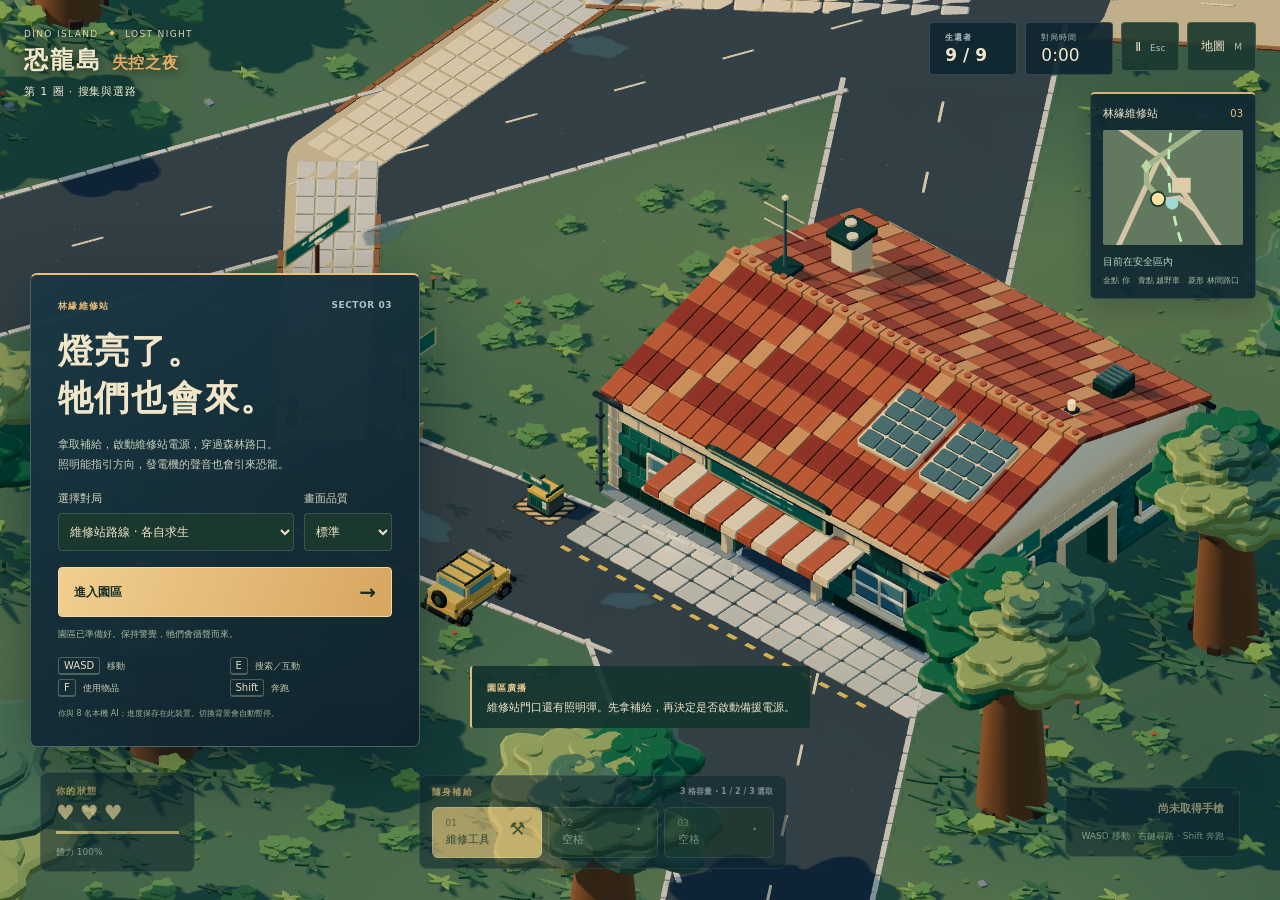
==== index.html @ 39c03ab3 "Publish playable dinosaur island game" ====
<!doctype html>
<html lang="zh-Hant">
<head>
  <meta charset="utf-8"><meta name="viewport" content="width=device-width,initial-scale=1"><meta name="theme-color" content="#132c26">
  <title>恐龍島：失控之夜 — 林緣維修站</title><link rel="icon" href="data:,"><style>:root{color-scheme:dark;--panel:#102630ed;--line:#bfcccf30;--cream:#f1e6c9;--gold:#efbd73;--muted:#b0c1c3}
*{box-sizing:border-box}html,body{margin:0;width:100%;height:100%;overflow:hidden;background:#142d29;color:var(--cream);font-family:system-ui,"Noto Sans TC",sans-serif}[hidden]{display:none!important}button,select,input{font:inherit}button,select{color:var(--cream);background:#1c3930e8;border:1px solid var(--line);border-radius:4px;padding:10px 13px;font-size:12px}button{cursor:pointer}button:hover{background:#385445;border-color:#d8bd7c}button:focus-visible,select:focus-visible{outline:2px solid var(--gold);outline-offset:3px}button:disabled{opacity:.4;cursor:default}canvas{display:block;width:100%;height:100%;outline:none;touch-action:none}h1,h2,p{margin:0}kbd{font:10px system-ui;border:1px solid #b5c1a75c;border-bottom-width:2px;border-radius:3px;padding:2px 5px;color:#e7dcc0}.eyebrow{font-size:9px;letter-spacing:.15em;color:var(--gold);font-weight:650}.eyebrow span{float:right;color:var(--muted);letter-spacing:.06em}
header{position:absolute;top:27px;left:30px;right:30px;display:flex;justify-content:space-between;pointer-events:none;text-shadow:0 2px 12px #142919}header small{font-size:9px;letter-spacing:.15em;color:#ddd5b4}.brand small i{display:inline-block;width:4px;height:4px;background:var(--gold);transform:rotate(45deg);margin:0 7px 2px}h1{font-size:28px;letter-spacing:.08em;font-weight:850;margin:3px 0 8px}h1 span{color:#e2ad66;font-size:19px;margin-left:10px;letter-spacing:.04em}#phaseTitle{font-size:11px;letter-spacing:.08em;color:#efead6}.round{display:flex;align-items:start;gap:8px;pointer-events:auto;text-shadow:none}.round strong,.round-clock{background:var(--panel);border:1px solid var(--line);border-radius:4px;padding:9px 15px;min-width:88px}.round small{display:block;font-size:8px;color:var(--muted);margin-bottom:2px;letter-spacing:.1em}.round b{font-size:17px}.round-clock span{font-size:17px;font-variant-numeric:tabular-nums}.round button{height:49px;min-width:44px}.round button span{font-size:9px;color:var(--muted);margin-left:5px}
#objectivePanel{position:absolute;left:30px;top:139px;width:250px;padding:17px 18px 15px;background:linear-gradient(110deg,#132c24ed,#132c24c9);border-left:2px solid var(--gold);box-shadow:0 8px 30px #10251a22;border-radius:0 5px 5px 0}#objectivePanel h2{font-size:18px;font-weight:600;letter-spacing:.04em;margin:10px 0 8px}#objectivePanel p{font-size:11px;line-height:1.8;color:#cad0b8}.objective-bottom{display:flex;justify-content:space-between;font-size:10px;color:var(--gold);margin-top:9px}#objectiveSteps{display:flex;gap:5px;margin-top:13px}#objectiveSteps i{height:2px;flex:1;background:#72827366}#objectiveSteps i.done{background:#dcb76c}#objectiveSteps i.current{background:#f3e1af}
#mapPanel{position:absolute;right:30px;top:104px;width:190px;border:1px solid var(--line);border-radius:5px;background:#152c24e6;padding:12px}.map-title{display:flex;justify-content:space-between;align-items:center}.map-title b{font-size:11px;font-weight:500}.map-title small{color:var(--gold);font-size:10px}#map{width:100%;height:140px;margin:9px 0 6px;border-radius:2px;overflow:hidden}#safeDirection{display:block;font-size:10px;color:#b6d5c0}#mapPanel p{font-size:8px;color:#a7b89f;margin-top:6px}#gridPanel{position:absolute;right:30px;top:332px;width:190px;display:flex;gap:10px;align-items:center;padding:10px;background:#142c25ce;border:1px solid var(--line);border-radius:4px}.grid-symbol{font-size:30px;color:#8ed4d0}#gridPanel b{display:block;font-size:10px;font-weight:500;line-height:1.6}#gridPanel small{font-size:8px;color:var(--muted)}
#labels{position:absolute;inset:0;pointer-events:none}.actor-label{position:absolute;transform:translate(-50%,-100%);font-size:10px;white-space:nowrap;padding:2px 5px;color:#edf0d1;background:#1430258c;border-radius:3px;text-shadow:0 1px 2px #000}.actor-label.threat{background:#652f23bf;color:#ffd2ac}.actor-label.herb{color:#d3e5b5}#reticle{position:absolute;pointer-events:none;font:22px monospace;color:#ffe0a1;transform:translate(-50%,-50%);display:none}#danger{position:absolute;inset:0;pointer-events:none;box-shadow:inset 0 0 120px #39bdd000;transition:.2s}#danger.electric{box-shadow:inset 0 0 130px #39bdd077}#danger.hit{box-shadow:inset 0 0 130px #cf432b99}
#radio{position:absolute;left:50%;bottom:172px;transform:translateX(-50%);max-width:440px;background:#14352fea;border-left:2px solid #ddc080;padding:10px 15px;border-radius:3px;pointer-events:none}#radio b{font-size:9px;color:#e9cb8e;letter-spacing:.1em}#radio p{margin:4px 0 0;font-size:11px;line-height:1.7}#notice{position:absolute;left:50%;top:105px;transform:translateX(-50%);max-width:480px;background:#183b30f5;border:1px solid var(--line);padding:11px 17px;font-size:12px;border-radius:4px;opacity:0;pointer-events:none}#notice.show{opacity:1}#threat{position:absolute;left:50%;bottom:160px;transform:translateX(-50%);padding:8px 14px;border:1px solid #cf825366;background:#4c2c20e8;color:#ffdaa6;font-size:11px;border-radius:4px;pointer-events:none}body:has(#threat:not([hidden])) #radio{bottom:201px}
footer{position:absolute;left:30px;right:30px;bottom:22px;display:grid;grid-template-columns:180px 1fr 250px;align-items:center;gap:28px;padding:15px 20px;background:linear-gradient(90deg,#11271fed,#11271fe6);border:1px solid var(--line);border-radius:6px;box-shadow:0 8px 35px #11271f38}.vitals{width:145px}.vitals b{display:block;font-size:21px;letter-spacing:5px;color:#e7ce9b;margin-top:3px}.bar{height:3px;background:#526048;margin:6px 0}.bar i{display:block;height:100%;background:#dcbd7a;width:100%}.vitals>span{font-size:9px;color:var(--muted)}.bag{justify-self:center;min-width:300px}.bag>.eyebrow{margin-bottom:8px}.bag .eyebrow span{font-size:8px;letter-spacing:0}#inventory{display:flex;gap:6px}#inventory button{position:relative;width:110px;min-height:43px;text-align:left;font-size:11px;color:#b4bfa8;background:#1b3429}#inventory button.selected{background:#d1af6b;color:#172e23;border-color:#efdbb0}#inventory button .slot{display:block;font-size:9px;opacity:.65;margin-bottom:4px}#inventory button .item-icon{float:right;font-size:18px;margin:0 2px}.weapon{justify-self:end;text-align:right}.weapon b{font-size:11px;display:block;margin-bottom:8px;color:#dbc894}.weapon>span{font-size:9px;color:#acbda5}#actions{position:absolute;bottom:134px;left:50%;transform:translateX(-50%);display:flex;gap:6px;white-space:nowrap}#actions button{font-size:10px;background:#18382bd9;padding:9px 12px;border-color:#c6c6a33b}#actions button:first-child:not(:disabled){border-color:#cfb37688;color:#f1d497}
#vehiclePanel{position:absolute;left:30px;top:328px;width:235px;background:var(--panel);border:1px solid var(--line);border-radius:5px;padding:15px;font-size:11px}#vehiclePanel>b{display:block;margin:8px 0}#vehiclePanel>span{display:block;white-space:pre-line;line-height:1.9;color:#c7cfb7;margin:8px 0}#vehiclePanel button{font-size:10px;padding:7px}#deadPanel{position:absolute;left:30px;bottom:180px;background:#382d25ee;border:1px solid #b9946b;padding:18px;border-radius:5px;max-width:270px}#deadPanel h2{font-size:20px;margin:8px 0}#deadPanel p{font-size:11px;line-height:1.7;margin-bottom:10px}
dialog{color:var(--cream);background:#132c26f5;border:1px solid #a6af8659;border-radius:7px;padding:27px;box-shadow:0 24px 90px #06171155;width:410px;max-width:calc(100% - 30px);position:fixed;inset:0;margin:auto}dialog::backdrop{background:#0c211946}dialog h2{font-size:29px;line-height:1.5;font-weight:650;letter-spacing:.04em;margin:12px 0}dialog p{font-size:12px;line-height:1.9;color:#c9d0bc}dialog label{display:block;font-size:11px;color:#d8d7bd;margin:17px 0 7px}dialog select{width:100%;font-size:12px;background:#1b382e}dialog>button{display:block;width:100%;margin-top:10px;background:#d6b570;color:#172e24;padding:12px 15px;font-weight:600}dialog #resume,dialog #newRound{background:#264738;color:#e1dccb}dialog .small{font-size:9px;line-height:1.7;color:#9fae97}dialog a{color:#dac28e}dialog>small{font-size:10px;color:var(--gold)}#intro{inset:auto auto 153px 30px;margin:0;width:390px;padding:25px 27px;border-top:2px solid var(--gold)}#intro h2{font-size:35px;line-height:1.35;margin:15px 0 12px}#intro>p{font-size:11px}#intro #start{display:flex;align-items:center;justify-content:space-between;margin-top:16px;text-align:left}#intro #start span{font-size:20px}#intro .small{font-size:8px;margin-top:12px}#loadStatus{font-size:9px!important;margin-top:9px;color:#a9b99e}.intro-controls{display:grid;grid-template-columns:1fr 1fr;gap:9px;margin-top:17px;font-size:9px;color:#c6cbb2}.intro-controls kbd{margin-right:4px}body:not(.is-playing) #objectivePanel,body:not(.is-playing) #actions,body:not(.is-playing) #vehiclePanel,body:not(.is-playing) #gridPanel{display:none}body:not(.is-playing) footer{opacity:.6}#pauseDialog{width:310px;left:30px;right:auto;top:145px;bottom:auto;margin:0}#pauseDialog h2{font-size:23px}#pauseDialog::backdrop{background:#0c211930}#outcome{width:430px}#touch{display:none;position:absolute;left:16px;bottom:140px;text-align:center}#touch button{width:43px;height:43px;margin:2px;touch-action:none}
.mode-settings{display:grid;grid-template-columns:minmax(0,1fr) 88px;gap:10px}.mode-settings select{min-width:0;padding:10px 7px}.mode-settings label{margin-top:15px}
@media(pointer:coarse){#touch{display:block}#actions{left:auto;right:15px;transform:none;display:grid;grid-template-columns:1fr 1fr}#actions button{font-size:10px}}
@media(max-width:900px){header{top:17px;left:17px;right:17px}h1{font-size:23px}h1 span{font-size:15px}.round{gap:4px}.round strong,.round-clock{padding:7px 9px;min-width:65px}.round b,.round-clock span{font-size:14px}.round button{height:44px;padding:8px;font-size:10px}.round button span{display:none}#mapPanel{right:17px;top:91px;width:150px;padding:9px}#map{height:106px}.map-title b{font-size:10px}#gridPanel{right:17px;top:284px;width:150px;padding:8px}.grid-symbol{font-size:23px}#objectivePanel{left:17px;top:122px;width:218px;padding:13px}#objectivePanel h2{font-size:16px}#vehiclePanel{left:17px;top:303px;width:210px}footer{left:15px;right:15px;bottom:15px;grid-template-columns:110px 1fr;gap:14px;padding:12px}.vitals{width:105px}.bag{min-width:0}.bag>.eyebrow>span{display:none}#inventory button{width:90px;min-height:42px;font-size:10px}.weapon{display:none}#actions{bottom:124px}#radio{bottom:170px;max-width:350px}#intro{left:17px;bottom:135px;width:350px;padding:22px}#intro h2{font-size:30px}#intro .intro-controls{margin-top:13px}#notice{top:86px;max-width:370px;font-size:11px}}
@media(max-width:600px){h1{font-size:18px}h1 span{font-size:12px;display:block;margin:4px 0}.brand small{font-size:7px}.round strong{min-width:58px}.round-clock{display:none}.round button{height:42px}#phaseTitle{display:none}#objectivePanel{top:100px;width:175px;padding:10px}#objectivePanel p{font-size:10px}#objectivePanel h2{font-size:14px;margin:6px 0}#mapPanel{top:93px;width:112px}#map{height:84px}#mapPanel p,.map-title small{display:none}.map-title b{font-size:9px}#safeDirection{font-size:8px}#gridPanel{top:251px;width:112px}#gridPanel b{font-size:9px}#gridPanel small{display:none}#vehiclePanel{top:293px;width:175px;padding:10px;font-size:10px}#vehiclePanel button{font-size:9px}#intro{left:15px;bottom:130px;width:calc(100% - 30px);max-width:360px;padding:20px}#intro h2{font-size:28px;margin-top:10px}#intro .small{margin-top:8px}#intro>p{font-size:10px}footer{grid-template-columns:75px 1fr;gap:9px;padding:10px;left:10px;right:10px;bottom:10px}.vitals{width:73px}.vitals b{font-size:17px;letter-spacing:2px}.vitals .eyebrow{font-size:8px}#inventory{gap:4px}.bag{width:100%;min-width:0}#inventory button{width:0;min-width:0;flex:1;padding:5px;font-size:9px}#inventory button .item-icon{display:none}.bag>.eyebrow{font-size:8px}#actions{bottom:117px;gap:3px}#actions button{padding:8px 6px;font-size:9px}#radio{bottom:160px;width:calc(100% - 34px)}#radio p{font-size:10px}#threat{bottom:153px;width:max-content;max-width:90%;font-size:10px}#notice{top:83px;width:90%;font-size:10px}#pauseDialog{left:15px;top:110px}#deadPanel{left:15px;bottom:180px;width:215px}}
@media(max-height:700px) and (min-width:601px){#intro{bottom:125px;padding:18px;width:350px}#intro h2{font-size:27px;margin:8px 0}#intro .intro-controls{margin-top:10px}#intro .small{margin-top:9px}#intro label{margin-top:11px}#intro #start{margin-top:10px}}

/* Field equipment HUD: compact desktop modules leave the centre unobstructed. */
.actor-label{border:1px solid #e6c48655;background:#122c38d9;box-shadow:0 2px 8px #081b2866}
#objectivePanel{background:linear-gradient(120deg,#122d39f2,#132c35cf);border-radius:3px 10px 10px 3px}
#mapPanel{background:#102832e8;border-top:2px solid #d7b37c;box-shadow:0 8px 25px #06162033}
#gridPanel{background:#102832e8}
dialog{background:linear-gradient(145deg,#193744fa,#10232cfa);border-color:#b8c4bd55}
#intro{box-shadow:0 20px 65px #06121b66}#intro #start{background:linear-gradient(110deg,#f1cf90,#d7a65f);border-color:#f3d99e}
@media(min-width:901px){
 header{top:22px;left:24px;right:24px}h1{font-size:24px}h1 span{font-size:16px}
 #objectivePanel{left:24px;top:124px;width:224px;padding:14px 16px}#objectivePanel h2{font-size:17px}
 #mapPanel{right:24px;width:166px;top:92px}#map{height:115px}
 #gridPanel{right:24px;top:297px;width:166px}
 footer{left:24px;right:24px;bottom:18px;grid-template-columns:155px 1fr 230px;padding:10px 16px;background:none;border:none;box-shadow:none;pointer-events:none}
 footer>div{pointer-events:auto}.vitals{width:155px;padding:12px 15px;background:var(--panel);border:1px solid var(--line);border-radius:8px}
 .bag{padding:10px 12px;background:var(--panel);border:1px solid var(--line);border-radius:8px}
 .weapon{padding:13px 15px;background:var(--panel);border:1px solid var(--line);border-radius:8px}
 #inventory button{width:110px;min-height:43px;border-radius:6px}#inventory button.selected{background:#e6be7b;box-shadow:0 0 14px #dbae5122}
 #actions{bottom:132px}#actions button{background:#122d38ed;border-radius:6px}
}
</style>
</head>
<body>
  <canvas id="scene" tabindex="0" aria-label="恐龍島大逃殺遊戲畫面"></canvas>
  <div id="labels"></div><div id="danger"></div><div id="reticle">＋</div>
  <header>
    <div class="brand"><small>DINO ISLAND <i></i> LOST NIGHT</small><h1>恐龍島<span>失控之夜</span></h1><p id="phaseTitle">林緣維修站</p></div>
    <div class="round"><strong><small>生還者</small><b id="alive">9 / 9</b></strong><div class="round-clock"><small>對局時間</small><span id="clock">0:00</span></div><button id="pause" aria-label="暫停對局">Ⅱ <span>Esc</span></button><button id="mapToggle" aria-label="切換全島地圖">地圖 <span>M</span></button></div>
  </header>
  <aside id="objectivePanel">
    <div class="eyebrow">SECTOR 03 <span id="objectiveCount">01 / 03</span></div>
    <h2 id="objectiveTitle">拿取照明彈</h2><p id="objectiveDetail">先搜集維修站門口的有限補給。</p>
    <div class="objective-bottom"><span id="objectiveDistance"></span><span id="powerStatus"></span></div>
    <div id="objectiveSteps" aria-label="路線進度"><i></i><i></i><i></i></div>
  </aside>
  <aside id="mapPanel"><div class="map-title"><b>林緣維修站</b><small>03</small></div><svg id="map" viewBox="270 930 150 130" aria-label="維修站路線與電網位置"></svg><span id="safeDirection">目前在安全區內</span><p>金點 你　青點 越野車　菱形 林間路口</p></aside>
  <div id="gridPanel"><span class="grid-symbol">ϟ</span><div><b id="phaseHint">電網尚未開始推進</b><small>留意聲音，也留意身後。</small></div></div>
  <section id="radio" hidden><b id="speaker"></b><p id="dialogue"></p></section>
  <div id="notice" role="status"></div><div id="threat" hidden></div>
  <section id="vehiclePanel" hidden><div class="eyebrow">PARK SERVICES</div><b>園區越野車</b><span id="vehicleInfo"></span><div><button id="storeCargo">放入車載箱</button><button id="takeCargo">取出車載箱</button></div></section>
  <section id="deadPanel" hidden><div class="eyebrow">ELIMINATED</div><h2>你已被淘汰</h2><p>對局仍在進行，鏡頭跟隨生還者。</p><button id="retryDead">開始新一局</button></section>
  <div id="actions"><button id="interact">E 互動</button><button id="use">F 使用物品</button><button id="shoot">空白鍵 射擊</button><button id="crouch">C 蹲行</button></div>
  <footer>
    <div class="vitals"><div class="eyebrow">你的狀態</div><b id="health">♥♥♥</b><div class="bar"><i id="healthBar"></i></div><span id="stamina">體力 100%</span></div>
    <div class="bag"><div class="eyebrow">隨身補給 <span>3 格容量 · 1 / 2 / 3 選取</span></div><div id="inventory"></div></div>
    <div class="weapon"><b id="weapon">尚未取得手槍</b><span id="inputHint">WASD 移動 · 右鍵尋路 · Shift 奔跑</span></div>
  </footer>
  <div id="touch"><button data-key="KeyW" aria-label="向上移動">↑</button><div><button data-key="KeyA" aria-label="向左移動">←</button><button data-key="KeyS" aria-label="向下移動">↓</button><button data-key="KeyD" aria-label="向右移動">→</button></div></div>
  <dialog id="intro" open>
    <div class="eyebrow">林緣維修站 <span>SECTOR 03</span></div><h2>燈亮了。<br>牠們也會來。</h2>
    <p>拿取補給，啟動維修站電源，穿過森林路口。<br>照明能指引方向，發電機的聲音也會引來恐龍。</p>
    <div class="mode-settings"><div><label for="mode">選擇對局</label><select id="mode"><option value="maintenance">維修站路線 · 各自求生</option><option value="solo">原生還者對局 · 單人</option><option value="team">原生還者對局 · 三人小隊</option></select></div><div><label for="quality">畫面品質</label><select id="quality"><option value="standard">標準</option><option value="performance">流暢</option></select></div></div>
    <button id="start" disabled>進入園區 <span>→</span></button><button id="resume" hidden disabled>繼續上次對局</button><p id="loadStatus">正在載入園區與恐龍…</p>
    <div class="intro-controls"><span><kbd>WASD</kbd> 移動</span><span><kbd>E</kbd> 搜索／互動</span><span><kbd>F</kbd> 使用物品</span><span><kbd>Shift</kbd> 奔跑</span></div>
    <p class="small">你與 8 名本機 AI；進度保存在此裝置。切換背景會自動暫停。</p>
  </dialog>
  <dialog id="pauseDialog"><small>對局已暫停</small><h2>稍作停留</h2><label>音量 <input id="volume" type="range" min="0" max="1" step=".05" value=".45"></label><label><input id="showNames" type="checkbox"> 顯示角色與恐龍名稱</label><p id="saveStatus">本局進度與個人偏好分開保存。</p><p class="small">模型來源：<a href="https://quaternius.com/packs/animateddinosaurs.html" target="_blank" rel="noreferrer">Quaternius 恐龍</a>與<a href="https://quaternius.com/packs/zombieapocalypsekit.html" target="_blank" rel="noreferrer">訪客模型</a>（CC0）；腕龍為合法衍生改造。</p><button id="continue">繼續對局</button><button id="newRound">開始新一局</button></dialog>
  <dialog id="outcome"><small>對局結束</small><h2 id="resultTitle"></h2><p id="resultText"></p><button id="retry">再來一局</button></dialog>
  <script type="module">var vP=Object.freeze({id:"maintenance",spawn:{x:328,y:1008},supply:{x:333,y:1005},generator:{x:342,y:1005},exit:{x:315,y:971},vehicle:{x:344,y:1013,heading:-Math.PI/2},bounds:[344,984,365,1001],fuelSeconds:45,noiseRadius:90});function c0(I){let A=structuredClone(I);return A.maintenance=!0,A.spawn={...vP.spawn},A.buildings.push({id:"maintenance",name:"\u6797\u7DE3\u7DAD\u4FEE\u7AD9",bounds:[...vP.bounds],height:5.8,color:"#254e4b",doors:[{id:"maintenance-front",axis:"h",x:354,y:1001,span:5},{id:"maintenance-side",axis:"v",x:365,y:992,span:3.2}]}),A.roads.push({id:"maintenance-apron",width:9,surface:"road",points:[[330,1010],[352,1007],[370,1020]]},{id:"maintenance-shortcut",width:4.5,surface:"trail",points:[[330,1008],[315,990],[315,971],[330,960]]}),A.landmarks.push({id:"maintenance",name:"\u6797\u7DE3\u7DAD\u4FEE\u7AD9",x:354,y:995}),A.obstacles.push({id:"maintenance-generator",type:"generator",x:342,y:1005,w:1.4,d:1.1,h:1.25},{id:"maintenance-bench",type:"bench",x:359,y:986,w:5,d:1.4,h:1.1}),A.plantedTrees=[[297,989],[295,1003],[301,1018],[305,975],[319,960],[327,980],[374,991],[375,1008],[366,1028],[340,1031],[340,974],[370,976],[291,976],[292,1027],[322,1027]].map(([P,i],e)=>({x:P,y:i,r:2,h:12+e%4*2,crown:5.8+e%3})),A}function C0(I){if(I.scenario!=="maintenance")return null;let A=[{id:"supplies",title:"\u62FF\u53D6\u7167\u660E\u5F48",detail:"\u9760\u8FD1\u91D1\u8272\u88DC\u7D66\u7BB1\uFF0C\u6309 E \u641C\u7D22\u3002",at:vP.supply},{id:"power",title:"\u555F\u52D5\u7DAD\u4FEE\u7AD9\u7167\u660E",detail:"\u767C\u96FB\u6A5F\u6709 45 \u79D2\u71C3\u6599\uFF1B\u8072\u97F3\u6703\u5F15\u4F86\u6050\u9F8D\u3002",at:vP.generator},{id:"escape",title:"\u7A7F\u904E\u68EE\u6797\u8DEF\u53E3",detail:"\u7528\u7167\u660E\u5F48\u903C\u9000\u8FC5\u731B\u9F8D\uFF0C\u6216\u5229\u7528\u7DAD\u4FEE\u7AD9\u7684\u5169\u500B\u51FA\u53E3\u3002",at:vP.exit}];return{steps:A,current:A.find(P=>!I.route[P.id])??null,complete:A.every(P=>I.route[P.id])}}function l0(I){if(!["classic","maintenance"].includes(I.scenario))throw Error("Unknown saved scenario");let A=I.station;if(!A||!Number.isFinite(A.fuel)||A.fuel<0||A.fuel>vP.fuelSeconds||!Number.isFinite(A.nextNoise)||A.nextNoise<0||typeof A.powered!="boolean"||typeof A.everPowered!="boolean"||A.powered&&(!A.everPowered||A.fuel<=0))throw Error("Invalid saved generator");if(!I.route||["supplies","power","escape"].some(P=>typeof I.route[P]!="boolean")||I.route.escape&&(!I.route.supplies||!I.route.power))throw Error("Invalid saved route")}function an(I,A,{valid:P,line:i,bounds:e,step:s=.01,budget:n=4e4}){let w=(r,b)=>Math.hypot(r.x-b.x,r.y-b.y);if(!P(I)||!P(A))return[];if(i(I,A))return[{...A}];let j=(r,b)=>`${r},${b}`,t=(r,b)=>({x:r*s,y:b*s}),o=r=>r.x>=e.left&&r.x<=e.right&&r.y>=e.top&&r.y<=e.bottom,D=[];function c(r){D.push(r);let b=D.length-1;for(;b;){let J=b-1>>1;if(D[J].f<=r.f)break;D[b]=D[J],b=J}D[b]=r}function C(){let r=D[0],b=D.pop();if(D.length){let J=0;for(;J*2+1<D.length;){let d=J*2+1;if(d+1<D.length&&D[d+1].f<D[d].f&&d++,D[d].f>=b.f)break;D[J]=D[d],J=d}D[J]=b}return r}let z=new Map,g=new Map,v=new Set,l=Math.round(I.x/s),Z=Math.round(I.y/s);for(let r=-2;r<=2;r++)for(let b=-2;b<=2;b++){let J=l+b,d=Z+r,y=t(J,d);if(!o(y)||!P(y)||!i(I,y))continue;let T=j(J,d),M=w(I,y),u={x:J,y:d,k:T,g:M,f:M+w(y,A),prev:null};z.set(T,M),g.set(T,u),c(u)}let m=0;for(;D.length&&m<n;){let r=C();if(v.has(r.k)||r.g!==z.get(r.k))continue;m++;let b=t(r.x,r.y);if(w(b,A)<s*1.5&&i(b,A)){let J=[{...A}],d=r;for(;d;)J.unshift(t(d.x,d.y)),d=d.prev?g.get(d.prev):null;let y=[],T=I;for(let M=0;M<J.length;){let u=J.length-1;for(;u>M&&!i(T,J[u]);)u--;if(!i(T,J[u]))return[];y.push(J[u]),T=J[u],M=u+1}return y}v.add(r.k);for(let[J,d]of[[1,0],[-1,0],[0,1],[0,-1],[1,1],[-1,1],[1,-1],[-1,-1]]){let y=r.x+J,T=r.y+d,M=j(y,T),u=t(y,T);if(v.has(M)||!o(u)||!P(u)||!i(b,u))continue;let a=r.g+Math.hypot(J,d)*s;if(a>=(z.get(M)??1/0))continue;let G={x:y,y:T,k:M,g:a,f:a+w(u,A),prev:r.k};z.set(M,a),g.set(M,G),c(G)}}return[]}var dA=(I,A)=>Math.hypot(I.x-A.x,I.y-A.y);function Gi(I,A,P){let i=P[0]-A[0],e=P[1]-A[1],s=i*i+e*e,n=s?Math.max(0,Math.min(1,((I.x-A[0])*i+(I.y-A[1])*e)/s)):0;return Math.hypot(I.x-A[0]-i*n,I.y-A[1]-e*n)}function v0(I){let A=I.width,P=I.depth,i=I.grid,e=A/i+1,s=P/i+1,n=new Float32Array(e*s),w=(d,y,T,M,u,a)=>Math.exp(-(((d-T)/u)**2+((y-M)/a)**2));function j(d,y){let T=((d-A/2)/(A/2))**4+((y-P/2)/(P/2))**4,M=10+57*w(d,y,875,520,240,220)+34*w(d,y,660,310,190,170)+21*w(d,y,1220,435,310,200)+13*w(d,y,580,960,180,200)-8*w(d,y,1e3,1e3,260,120);M-=Math.max(0,T-.85)*90;for(let u of I.buildings){let[a,G,E,O]=u.bounds,N=(a+E)/2,X=(G+O)/2,h=Math.max(a-d,d-E,G-y,y-O,0);if(h<25){let K=10+57*w(N,X,875,520,240,220)+34*w(N,X,660,310,190,170)+21*w(N,X,1220,435,310,200)+13*w(N,X,580,960,180,200)-8*w(N,X,1e3,1e3,260,120),CA=1-h/25;M=M*(1-CA)+K*CA}}return M}for(let d=0;d<s;d++)for(let y=0;y<e;y++)n[d*e+y]=j(y*i,d*i);function t(d,y){let T=Math.max(0,Math.min(e-1.001,d/i)),M=Math.max(0,Math.min(s-1.001,y/i)),u=Math.floor(T),a=Math.floor(M),G=T-u,E=M-a,O=n[a*e+u],N=n[a*e+u+1],X=n[(a+1)*e+u],h=n[(a+1)*e+u+1];return G+E<=1?O+(N-O)*G+(X-O)*E:h+(X-h)*(1-G)+(N-h)*(1-E)}let o=[...I.buildings,...I.pens].flatMap(d=>d.doors.map(y=>({...y,owner:d.id,name:d.name,closed:I.pens.includes(d)}))),D=[];for(let d of[...I.buildings,...I.pens]){let[y,T,M,u]=d.bounds;for(let[a,G,E,O]of[["h",T,y,M],["h",u,y,M],["v",y,T,u],["v",M,T,u]]){let N=d.doors.filter(h=>h.axis===a&&(a==="h"?h.y:h.x)===G).map(h=>[(a==="h"?h.x:h.y)-h.span/2,(a==="h"?h.x:h.y)+h.span/2]).sort((h,K)=>h[0]-K[0]),X=E;for(let[h,K]of[...N,[O,O]])h>X&&D.push({a:a==="h"?[X,G]:[G,X],b:a==="h"?[h,G]:[G,h],kind:d.doors.length&&I.pens.includes(d)?"fence":"wall",height:d.height,owner:d.id}),X=K}}for(let d of I.interiorWalls)D.push({...d,kind:"wall",height:5.5,owner:"visitor"});let c=d=>Math.min(...I.roads.flatMap(y=>y.points.slice(1).map((T,M)=>Gi(d,y.points[M],T)-y.width/2))),C=[],z=29091993,g=()=>(z=Math.imul(z,1664525)+1013904223>>>0)/4294967296;for(let d=0;d<900;d++){let y=80+g()*(A-160),T=70+g()*(P-140),M={x:y,y:T};((y-900)/850)**2+((T-650)/595)**2>.91||t(y,T)<3||y>930&&T<445||c(M)<11||[...I.buildings,...I.pens].some(u=>{let[a,G,E,O]=u.bounds;return y>a-20&&y<E+20&&T>G-20&&T<O+20})||I.landmarks.some(u=>dA(M,u)<40)||C.some(u=>dA(M,u)<14)||C.push({x:y,y:T,r:2,h:15+g()*14,crown:9+g()*6})}for(let d of I.plantedTrees||[])c(d)>1.5&&!I.buildings.some(y=>d.x>y.bounds[0]-4&&d.x<y.bounds[2]+4&&d.y>y.bounds[1]-4&&d.y<y.bounds[3]+4)&&!C.some(y=>dA(y,d)<5)&&C.push({...d});let v=new Map;for(let d of C){let y=Math.floor(d.x/40)+","+Math.floor(d.y/40);v.has(y)||v.set(y,[]),v.get(y).push(d)}function l(d){let y=[],T=Math.floor(d.x/40),M=Math.floor(d.y/40);for(let u=-1;u<=1;u++)for(let a=-1;a<=1;a++)y.push(...v.get(T+a+","+(M+u))||[]);return y}function Z(d,y=I.movement.bodyRadius){return d.x<40||d.x>A-40||d.y<40||d.y>P-40||((d.x-900)/865)**4+((d.y-650)/615)**4>1.02||t(d.x,d.y)<1.8||Math.hypot(t(d.x+2,d.y)-t(d.x-2,d.y),t(d.x,d.y+2)-t(d.x,d.y-2))/4>I.boundaries.maxSlope||D.some(M=>Gi(d,M.a,M.b)<y+(M.kind==="fence"?.45:.6))||o.some(M=>M.closed&&Gi(d,M.axis==="h"?[M.x-M.span/2,M.y]:[M.x,M.y-M.span/2],M.axis==="h"?[M.x+M.span/2,M.y]:[M.x,M.y+M.span/2])<y+.6)||I.obstacles.some(M=>Math.abs(d.x-M.x)<M.w/2+y&&Math.abs(d.y-M.y)<M.d/2+y)||I.coverRocks.some(M=>dA(d,M)<M.r+y)?!1:!l(d).some(M=>dA(d,M)<M.r+y)}function m(d,y,T=I.movement.bodyRadius){let M=dA(d,y),u=Math.max(1,Math.ceil(M/1.2));for(let a=0;a<=u;a++){let G=a/u;if(!Z({x:d.x+(y.x-d.x)*G,y:d.y+(y.y-d.y)*G},T))return!1}return!0}function r(d,y){return!Z(d)||!Z(y)?[]:an(d,y,{valid:Z,line:m,bounds:{left:40,right:A-40,top:40,bottom:P-40},step:4,budget:175e3})}function b(d,y,T){let M={x:d.x+y,y:d.y+T};if(m(d,M))return M;let u={x:d.x+y,y:d.y};if(m(d,u))return u;let a={x:d.x,y:d.y+T};return m(d,a)?a:{x:d.x,y:d.y}}function J(d,y=[]){let T=o.find(M=>M.id===d);return!T||!T.closed&&y.some(M=>Gi(M,T.axis==="h"?[T.x-T.span/2,T.y]:[T.x,T.y-T.span/2],T.axis==="h"?[T.x+T.span/2,T.y]:[T.x,T.y+T.span/2])<I.movement.bodyRadius+1)?!1:(T.closed=!T.closed,!0)}return{data:I,heights:n,cols:e,rows:s,heightAt:t,walls:D,doors:o,trees:C,roadDistance:c,walkable:Z,line:m,route:r,move:b,toggleDoor:J}}var ht="MAINTENANCE-20261019",ki={humans:9,health:3,bagSlots:3,searchSeconds:1.6,physicsStep:.025,matchSeconds:420},DI={med:{name:"\u6025\u6551\u5305",icon:"\u271A"},tool:{name:"\u7DAD\u4FEE\u5DE5\u5177",icon:"\u2692"},flare:{name:"\u7167\u660E\u5F48",icon:"\u2726"},lure:{name:"\u8072\u97F3\u8A98\u990C",icon:"\u25C9"},fuel:{name:"\u6C7D\u6CB9\u7F50",icon:"\u25A3"},ammo:{name:"\u624B\u69CD\u5F48\u85E5",icon:"\u25AA"},pistol:{name:"\u81EA\u4FDD\u624B\u69CD",icon:"\u2301"}},Rt=[[245,1170],[238,1178],[254,1180],[425,900],[450,880],[473,914],[722,1020],[753,1050],[790,1e3]],ce=[{id:"arrival",x:258,y:1148,items:["flare","med"]},{id:"ranger",x:266,y:1158,items:["pistol","fuel"]},{id:"west",x:216,y:1030,items:["tool","ammo"]},{id:"hall",x:350,y:895,items:["med","lure"]},{id:"control",x:395,y:882,items:["ammo","flare"]},{id:"service",x:505,y:842,items:["fuel","med"]},{id:"timber",x:620,y:955,items:["lure","ammo"]},{id:"south-road",x:664,y:1097,items:["tool","flare"]},{id:"forest",x:842,y:997,items:["ammo","med"]}],bn=[{hold:65,warn:30,shrink:35,from:{x:600,y:960,r:450},to:{x:610,y:970,r:270}},{hold:30,warn:25,shrink:35,from:{x:610,y:970,r:270},to:{x:610,y:965,r:145}},{hold:20,warn:20,shrink:30,from:{x:610,y:965,r:145},to:{x:600,y:960,r:65}},{hold:15,warn:15,shrink:25,from:{x:600,y:960,r:65},to:{x:600,y:960,r:20}},{hold:0,warn:10,shrink:35,from:{x:600,y:960,r:20},to:{x:600,y:960,r:.25}}];function Qn(I){let A=0;for(let P=0;P<bn.length;P++){let i=bn[P],e=A+i.hold+i.warn+i.shrink;if(I<e){let s=I-A,n=s<i.hold?"hold":s<i.hold+i.warn?"warning":"moving",w=n==="moving"?Math.min(1,(s-i.hold-i.warn)/i.shrink):0;return{x:i.from.x+(i.to.x-i.from.x)*w,y:i.from.y+(i.to.y-i.from.y)*w,r:i.from.r+(i.to.r-i.from.r)*w,next:i.to,phase:P+1,mode:n,countdown:Math.max(0,(n==="hold"?i.hold:n==="warning"?i.hold+i.warn:i.hold+i.warn+i.shrink)-s),damage:.09+P*.055}}A=e}return{...bn.at(-1).to,next:bn.at(-1).to,phase:5,mode:"final",countdown:0,damage:.75}}var Zn=[{id:"br-ranger-store",type:"service-container",x:575,y:944,w:6,d:3,h:2.2},{id:"br-log-stack",type:"timber-stack",x:621,y:976,w:8,d:2,h:1.5},{id:"br-power-cabinet",type:"power-cabinet",x:613,y:951,w:2.5,d:1.8,h:2.2},{id:"br-road-barrier",type:"concrete-barrier",x:585,y:991,w:8,d:1.2,h:1.5},{id:"br-low-crates",type:"stacked-crates",x:589,y:976,w:3,d:1.8,h:1.55}];var z0={human:{radius:.38,height:1.8,eye:1.55},raptor:{radius:.84,height:2.2,eye:1.8},rex:{radius:3.1,height:5.7,eye:4.8},triceratops:{radius:2.6,height:3,eye:2},brachiosaurus:{radius:5.2,height:12,eye:8}};function d0(I,A={}){let P=A.maintenance?c0(I):JSON.parse(JSON.stringify(I));P.obstacles.push(...Zn.map(l=>({...l})));let i=v0(P);for(let l of i.doors)Object.assign(l,{hp:2,broken:!1});let e=null,s=(l,Z=0)=>{if(!e)return!1;let m=l.x-e.x,r=l.y-e.y,b=Math.cos(e.heading),J=Math.sin(e.heading),d=m*b+r*J,y=-m*J+r*b;return Math.hypot(Math.max(0,Math.abs(d)-2.15),Math.max(0,Math.abs(y)-1.05))<Z+.02},n=l=>z0[typeof l=="string"?l:l.kind||"human"]||z0.human,w=l=>P.buildings.find(Z=>l.x>Z.bounds[0]&&l.x<Z.bounds[2]&&l.y>Z.bounds[1]&&l.y<Z.bounds[3]),j=(P.maintenance?[...ce,vP.supply]:ce).map(l=>({x:l.x,y:l.y,w:1.3,d:1,h:.85}));function t(l,Z="human"){let m=n(Z);return!Number.isFinite(l.x)||!Number.isFinite(l.y)||!i.walkable(l,m.radius)||!["human","raptor"].includes(typeof Z=="string"?Z:Z.kind)&&w(l)||s(l,m.radius)?!1:!j.some(r=>Math.abs(l.x-r.x)<r.w/2+m.radius&&Math.abs(l.y-r.y)<r.d/2+m.radius)}function o(l,Z,m="human"){let r=Math.max(1,Math.ceil(dA(l,Z)/.65));for(let b=0;b<=r;b++){let J=b/r;if(!t({x:l.x+(Z.x-l.x)*J,y:l.y+(Z.y-l.y)*J},m))return!1}return!0}function D(l,Z,m="human"){return!t(l,m)||!t(Z,m)?[]:an(l,Z,{valid:r=>t(r,m),line:(r,b)=>o(r,b,m),bounds:{left:Math.max(40,Math.min(l.x,Z.x)-90),right:Math.min(P.width-40,Math.max(l.x,Z.x)+90),top:Math.max(40,Math.min(l.y,Z.y)-90),bottom:Math.min(P.depth-40,Math.max(l.y,Z.y)+90)},step:m==="human"?2:3,budget:24e3})}function c(l,Z="human",m=25,r=()=>!0){if(t(l,Z)&&r(l))return{x:l.x,y:l.y};for(let b=1;b<=m;b+=1.5)for(let J=0;J<16;J++){let d=J*Math.PI/8,y={x:l.x+Math.cos(d)*b,y:l.y+Math.sin(d)*b};if(t(y,Z)&&r(y))return y}return null}function C(l,Z,m=Z.heading||0){if(Z.kind!=="brachiosaurus")return!0;let r={x:Math.cos(m),y:Math.sin(m)};for(let b=4;b<=10.5;b+=.65){let J={x:l.x-r.x*b,y:l.y-r.y*b};if(i.walls.some(d=>Gi(J,d.a,d.b)<.65)||i.doors.some(d=>d.closed&&!d.broken&&Gi(J,d.axis==="h"?[d.x-d.span/2,d.y]:[d.x,d.y-d.span/2],d.axis==="h"?[d.x+d.span/2,d.y]:[d.x,d.y+d.span/2])<.65)||P.obstacles.some(d=>d.h>1.2&&Math.abs(J.x-d.x)<d.w/2+.45&&Math.abs(J.y-d.y)<d.d/2+.45))return!1}return!0}function z(l,Z,m,r=[]){let b=n(l).radius,J=T=>o(l,T,l.kind)&&C(T,l)&&C(T,l,Math.atan2(T.y-l.y,T.x-l.x))&&r.every(M=>M===l||M.health<=0||M.vehicleId||dA(T,M)>=b+n(M).radius-.03);for(let T of[{x:l.x+Z,y:l.y+m},{x:l.x+Z,y:l.y},{x:l.x,y:l.y+m}])if(dA(l,T)>Math.hypot(Z,m)*.3&&J(T))return T;let d=Math.hypot(Z,m),y=Math.atan2(m,Z);for(let T of[.6,-.6,1.1,-1.1]){let M={x:l.x+Math.cos(y+T)*d,y:l.y+Math.sin(y+T)*d};if(J(M))return M}return{x:l.x,y:l.y}}function g(l,Z,m=[]){let r=i.heightAt(l.x,l.y)+(l.eye??n(l).eye),b=i.heightAt(Z.x,Z.y)+(Z.crouch?.85:n(Z).eye),J=Math.max(2,Math.ceil(dA(l,Z)/1.2));for(let d=1;d<J;d++){let y=d/J,T={x:l.x+(Z.x-l.x)*y,y:l.y+(Z.y-l.y)*y},M=i.heightAt(T.x,T.y),u=r+(b-r)*y;if(M>u-.1||e&&!l.vehicleId&&!Z.vehicleId&&s(T)&&u<M+1.95||i.walls.some(a=>a.kind!=="fence"&&Gi(T,a.a,a.b)<.65&&u<M+a.height)||i.doors.some(a=>a.closed&&!a.broken&&Gi(T,a.axis==="h"?[a.x-a.span/2,a.y]:[a.x,a.y-a.span/2],a.axis==="h"?[a.x+a.span/2,a.y]:[a.x,a.y+a.span/2])<.65&&u<M+3.2)||P.obstacles.some(a=>Math.abs(T.x-a.x)<a.w/2&&Math.abs(T.y-a.y)<a.d/2&&u<M+a.h)||i.trees.some(a=>Math.abs(a.x-T.x)<2&&Math.abs(a.y-T.y)<2&&dA(T,a)<1.4&&u<M+a.h*.45))return!1}return!0}function v(l,Z){let m=i.doors.find(r=>r.id===l);return!m||m.broken||!m.closed&&Z.some(r=>r.health>0&&!r.vehicleId&&Gi(r,m.axis==="h"?[m.x-m.span/2,m.y]:[m.x,m.y-m.span/2],m.axis==="h"?[m.x+m.span/2,m.y]:[m.x,m.y+m.span/2])<n(r).radius+.8)?!1:(m.closed=!m.closed,!0)}return{...i,data:P,body:n,inside:w,valid:t,line:o,route:D,nearbyValid:c,move:z,sight:g,toggleDoor:v,shapeClear:C,crateBoxes:j,setVehicle(l){e=l},insideVehicle:s}}function M0(){return{id:"ranger-car",x:273,y:1165,heading:-1.28,speed:0,steering:0,health:100,fuel:6,cargo:["tool"],cargoSlots:2,driver:null,passengers:[],pitch:0,roll:0,wheelSpin:0,impactCooldown:0}}function r0(I){let A={x:Math.cos(I.heading),y:Math.sin(I.heading)},P={x:-A.y,y:A.x};return[[-1.65,-.83],[-1.65,.83],[1.65,-.83],[1.65,.83],[0,0]].map(([i,e])=>({x:I.x+A.x*i+P.x*e,y:I.y+A.y*i+P.y*e}))}function Yt(I,A,P=[],i=!0){if(I.inside(A))return!1;let e=r0(A);if(e.some(n=>I.inside(n)||!I.walkable(n,.55)||I.crateBoxes.some(w=>Math.abs(n.x-w.x)<w.w/2+.55&&Math.abs(n.y-w.y)<w.d/2+.55)))return!1;let s=e.slice(0,4).map(n=>I.heightAt(n.x,n.y));return Math.max(...s)-Math.min(...s)>1.3?!1:P.every(n=>{if(n.health<=0||i&&n.vehicleId===A.id)return!0;let w=n.x-A.x,j=n.y-A.y,t=Math.cos(A.heading),o=Math.sin(A.heading);return Math.hypot(Math.max(0,Math.abs(w*t+j*o)-2.15),Math.max(0,Math.abs(-w*o+j*t)-1.05))>=I.body(n).radius})}function gC(I,A,P,i=[]){let e={x:-Math.sin(A.heading),y:Math.cos(A.heading)};for(let s of[1,-1])for(let n of[2,2.8,3.7])for(let w of[0,-1.8,1.8]){let j={x:A.x+e.x*n*s+Math.cos(A.heading)*w,y:A.y+e.y*n*s+Math.sin(A.heading)*w},t=Math.max(1,Math.ceil(dA(A,j)/.25));if(Array.from({length:t+1},(D,c)=>({x:A.x+(j.x-A.x)*c/t,y:A.y+(j.y-A.y)*c/t})).every(D=>I.walkable(D,.38)&&!I.crateBoxes.some(c=>Math.abs(D.x-c.x)<c.w/2+.38&&Math.abs(D.y-c.y)<c.d/2+.38))&&I.valid(j,"human")&&i.every(D=>D===P||D.health<=0||D.vehicleId||dA(j,D)>.85))return j}return null}function ft(I,A){if(I.health<=0||Math.abs(I.speed)>.8||A.vehicleId||dA(I,A)>4)return!1;if(!I.driver)I.driver=A.id;else if(I.passengers.length<3)I.passengers.push(A.id);else return!1;return A.vehicleId=I.id,A.path=[],!0}function yn(I,A,P,i=[]){if(Math.abs(A.speed)>.8)return!1;let e=gC(I,A,P,i);return e?(A.driver===P.id&&(A.driver=null),A.passengers=A.passengers.filter(s=>s!==P.id),P.vehicleId=null,Object.assign(P,e),P.path=[],!0):!1}function T0(I,A,P,i,e=[]){A.impactCooldown=Math.max(0,A.impactCooldown-P);let s=A.driver&&A.health>0&&A.fuel>0,n=s&&i.throttle||0,w=s&&i.steer||0,j=!!i.brake;A.steering+=(w*.5-A.steering)*Math.min(1,P*6),A.speed+=n*7*P;let t=(j?13:n?1.2:4)*P;Math.abs(A.speed)<t?A.speed=0:A.speed-=Math.sign(A.speed)*t,A.speed=Math.max(-5.5,Math.min(A.health<30?7:14,A.speed)),!s&&Math.abs(A.speed)<.1&&(A.speed=0);let o=Math.max(1,Math.ceil(Math.abs(A.speed)*P/.25)),D=P/o,c=null;for(let g=0;g<o;g++){let v=A.heading+A.speed/2.7*Math.tan(A.steering)*D,l={...A,x:A.x+Math.cos(v)*A.speed*D,y:A.y+Math.sin(v)*A.speed*D,heading:v};if(!Yt(I,l,e)){Math.abs(A.speed)>4&&A.impactCooldown<=0&&(c={speed:Math.abs(A.speed),x:l.x,y:l.y},A.health=Math.max(0,A.health-(Math.abs(A.speed)-3)*1.4),A.impactCooldown=1),A.speed=0;break}A.x=l.x,A.y=l.y,A.heading=l.heading,A.wheelSpin+=A.speed*D/.43}let C=r0(A),z=C.slice(0,4).map(g=>I.heightAt(g.x,g.y));A.pitch=Math.atan2((z[2]+z[3]-z[0]-z[1])/2,3.3),A.roll=Math.atan2((z[1]+z[3]-z[0]-z[2])/2,1.66),s&&(A.fuel=Math.max(0,A.fuel-P*(.012+Math.abs(A.speed)*.0028)));for(let g of e.filter(v=>v.vehicleId===A.id))g.x=A.x,g.y=A.y,g.heading=A.heading,g.walk=0;return c}var TP=I=>I.health>0;var pt=[["raptor",350,973],["raptor",423,1032],["triceratops",570,1040],["triceratops",580,1052],["triceratops",590,1040],["brachiosaurus",840,910],["brachiosaurus",881,961],["rex",820,1080]],g0={raptor:4,triceratops:10,brachiosaurus:18,rex:20},mC=[{x:310,y:880},{x:350,y:880},{x:390,y:880},{x:465,y:980},{x:520,y:1030},{x:600,y:960},{x:660,y:1e3},{x:760,y:940}],cI=I=>(I.seed=Math.imul(I.seed,1664525)+1013904223>>>0)/4294967296,Fi=I=>[...I.people,...I.animals];function Oi(I,A,P={}){I.events.push({type:A,...P})}function JP(I,A){Oi(I,"notice",{text:A})}function Jn(I,A,P,i,e=0,s=15){I.t<(I.radioCooldown[A]||0)||I.radio&&I.radio.until>I.t&&I.radio.priority>e||(I.radioCooldown[A]=I.t+s,I.radio={speaker:P,text:i,priority:e,until:I.t+5},Oi(I,"radio",{speaker:P,text:i}))}function _P(I,A,P,i){I.noises.push({x:A.x,y:A.y,radius:P,kind:i,at:I.t}),Oi(I,"sound",{kind:i,x:A.x,y:A.y})}function aC(I){for(let A of I.doors)Object.assign(A,{closed:I.data.pens.some(P=>P.id===A.owner),hp:2,broken:!1})}function m0(I,A="solo",P=1993,i="classic"){I.setVehicle(null),aC(I);let e=[];for(let j=0;j<Rt.length;j++){let[t,o]=i==="maintenance"?[[vP.spawn.x,vP.spawn.y],[425,1085],[525,1085],[560,900],[650,950],[690,1020],[730,1020],[765,1050],[800,1e3]][j]:A==="solo"&&j===1?[205,1100]:A==="solo"&&j===2?[405,1140]:Rt[j],D=I.nearbyValid({x:t,y:o},"human",15,c=>e.every(C=>dA(C,c)>1));if(!D)throw Error("Invalid human start "+j);e.push({id:j===0?"player":"human-"+j,kind:"human",...D,heading:-Math.PI/2,health:3,maxHealth:3,invul:4,stamina:100,bag:j===0?["tool"]:[],weapon:j>=3,ammo:j>=3?2:0,team:A==="team"?Math.floor(j/3):j,path:[],goal:null,walk:0,phase:0,crouch:!1,run:!1,state:"alive",think:j*.1,shootCooldown:0,vehicleId:null,nextNoise:0,stuck:0,deathAt:null})}let s=[];for(let j=0;j<pt.length;j++){let[t,o,D]=pt[j],[c,C]=i==="maintenance"&&j<2?[[274,965],[303,942]][j]:[o,D],z=I.nearbyValid({x:c,y:C},t,35,g=>[...e,...s].every(v=>dA(g,v)>I.body(v).radius+I.body(t).radius+1));if(!z)throw Error("Invalid animal start "+t);s.push({id:"dino-"+j,kind:t,...z,home:{...z},heading:0,health:g0[t],maxHealth:g0[t],path:[],goal:null,state:t==="raptor"||t==="rex"?"patrol":"graze",target:null,think:j*.15,phase:j,walk:0,stuck:0,attackCooldown:0,attackAge:0,attackHit:!1,lastSeen:null,seenAt:-100,alertUntil:0,chargeUntil:0,grazeUntil:12+j,nextRoar:10+j,group:t==="triceratops"?"triceratops-herd":t==="brachiosaurus"?"brachiosaurus-herd":t})}let n=M0();if(i==="maintenance"&&Object.assign(n,vP.vehicle),!Yt(I,n,[...e,...s]))throw Error("Unsafe vehicle start");I.setVehicle(n);let w={build:ht,mode:A,scenario:i,station:{powered:!1,fuel:vP.fuelSeconds,everPowered:!1,nextNoise:0},route:{supplies:!1,power:!1,escape:!1},initialSeed:P,seed:P>>>0,t:0,grid:Qn(0),paused:!1,ended:!1,finished:!1,failed:!1,spectating:!1,result:"",winnerTeam:null,winnerId:null,playerRank:null,people:e,player:e[0],animals:s,vehicle:n,crates:(i==="maintenance"?[{id:"maintenance-supply",...vP.supply,items:["flare","lure"]},...ce]:ce).map(j=>({...j,items:[...j.items]})),loot:[],effects:[],noises:[],events:[],eliminated:[],selected:0,task:null,input:{x:0,y:0,run:!1},vehicleInput:{throttle:0,steer:0,brake:!1},command:"follow",radio:null,radioCooldown:{},lastGridStage:"",nextVehicleNoise:0,stats:{travel:0,vehicleMetres:0,shots:0,playerShots:0,pickups:0,boardings:0,exits:0,gridDamage:0,dinoAttacks:0,pvpHits:0,brokenDoors:0},world:I};return Jn(w,"start","\u5712\u5340\u5EE3\u64AD",i==="maintenance"?"\u7DAD\u4FEE\u7AD9\u9580\u53E3\u9084\u6709\u7167\u660E\u5F48\u3002\u5148\u62FF\u88DC\u7D66\uFF0C\u518D\u6C7A\u5B9A\u662F\u5426\u555F\u52D5\u5099\u63F4\u96FB\u6E90\u3002":"\u96FB\u7DB2\u5373\u5C07\u9010\u6BB5\u6536\u7E2E\u3002\u641C\u96C6\u7269\u8CC7\uFF0C\u4FDD\u7559\u5F48\u85E5\uFF1B\u6700\u5F8C\u751F\u9084\u8005\u7372\u52DD\u3002",2,999),w}function un(I,A,P,i=!1){I.input={x:A,y:P,run:i},(A||P)&&!I.player.vehicleId&&(I.player.path=[],I.task=null)}function kt(I,A,P,i=!1){I.vehicleInput={throttle:A,steer:P,brake:i}}function NP(I,A,P){if(!P)return!1;let i=I.world.nearbyValid(P,A.kind,8);if(!i)return!1;let e=I.world.route(A,i,A.kind);return A.path=e,A.goal=i,e.length>0}function a0(I,A){return I.paused||I.ended||!TP(I.player)||I.player.vehicleId?!1:(I.task=null,NP(I,I.player,A))}function b0(I,A){I.command=A;for(let P of I.people.filter(i=>i.team===I.player.team&&i!==I.player))P.path=[],P.think=0;JP(I,{follow:"\u540C\u4F34\u8DDF\u96A8\uFF0C\u9760\u8FD1\u505C\u59A5\u7684\u8ECA\u6703\u4E0A\u8ECA\u3002",wait:"\u540C\u4F34\u539F\u5730\u8B66\u6212\uFF1B\u96FB\u7DB2\u5371\u96AA\u6642\u6703\u81EA\u884C\u9032\u5708\u3002",search:"\u540C\u4F34\u641C\u5C0B\u9644\u8FD1\u7269\u8CC7\u3002"}[A]||A)}function Bn(I,A=I.player){let P=[];if(I.scenario==="maintenance"&&dA(A,vP.generator)<3.2&&P.push({type:"generator",at:vP.generator,text:I.station.fuel<=0?"\u767C\u96FB\u6A5F\u71C3\u6599\u8017\u76E1":I.station.powered?"\u95DC\u9589\u7DAD\u4FEE\u7AD9\u7167\u660E":"\u555F\u52D5\u7DAD\u4FEE\u7AD9\u7167\u660E"}),A.vehicleId)return[{type:"vehicle",at:I.vehicle,text:"\u505C\u59A5\u5F8C\u4E0B\u8ECA"}];for(let i of I.world.doors)!i.broken&&dA(A,i)<4.8&&P.push({type:"door",id:i.id,at:i,text:(i.closed?"\u958B\u555F":"\u95DC\u9589")+i.name});for(let i of I.crates)i.items.length&&dA(A,i)<3.2&&P.push({type:"crate",id:i.id,at:i,text:"\u641C\u7D22 "+DI[i.items[0]].name});for(let i of I.loot)i.items.length&&dA(A,i)<2.8&&P.push({type:"loot",id:i.id,at:i,text:"\u62FE\u53D6 "+DI[i.items[0]].name});return I.vehicle.health>0&&dA(A,I.vehicle)<4&&P.push({type:"vehicle",at:I.vehicle,text:I.vehicle.driver?"\u642D\u4E58\u8D8A\u91CE\u8ECA":"\u99D5\u99DB\u8D8A\u91CE\u8ECA"}),P.sort((i,e)=>dA(i.at,I.player)-dA(e.at,I.player))}function bC(I,A){if(!I.world.toggleDoor(A,Fi(I)))return!1;for(let P of Fi(I))P.path=[],P.think=0;return _P(I,I.world.doors.find(P=>P.id===A),32,"gate"),!0}function Ft(I){if(I.paused||I.ended||!TP(I.player))return;let A=Bn(I)[0];if(!A)return JP(I,"\u9760\u8FD1\u7269\u8CC7\u3001\u8ECA\u8F1B\u6216\u9580\u5F8C\u4E92\u52D5\u3002");if(A.type==="generator"){if(I.station.fuel<=0){JP(I,"\u71C3\u6599\u5DF2\u7528\u5B8C\uFF0C\u5229\u7528\u6797\u9593\u5C0F\u8DEF\u96E2\u958B\u3002");return}I.station.powered=!I.station.powered,I.station.everPowered=!0,I.route.power=!0,_P(I,vP.generator,vP.noiseRadius,"generator"),JP(I,I.station.powered?"\u7DAD\u4FEE\u7AD9\u4EAE\u4E86\u3002\u5F15\u64CE\u8072\u6703\u5438\u5F15\u9644\u8FD1\u6050\u9F8D\uFF0C\u6E96\u5099\u597D\u7167\u660E\u5F48\u3002":"\u7167\u660E\u5DF2\u95DC\u9589\uFF0C\u5269\u9918\u71C3\u6599\u4FDD\u7559\u3002");return}if(A.type==="vehicle"){I.player.vehicleId?yn(I.world,I.vehicle,I.player,Fi(I))?(I.stats.exits++,I.vehicleInput={throttle:0,steer:0,brake:!0},JP(I,"\u5DF2\u4E0B\u8ECA\uFF1B\u540C\u4F34\u6703\u5728\u5B89\u5168\u4F4D\u7F6E\u96E2\u8ECA\u3002")):JP(I,"\u5148\u715E\u505C\uFF1B\u8ECA\u65C1\u9700\u8981\u5B89\u5168\u4E0B\u8ECA\u7A7A\u9593\u3002"):ft(I.vehicle,I.player)?(I.stats.boardings++,I.task=null,JP(I,"W/S \u6CB9\u9580\u5012\u8ECA \xB7 A/D \u8F49\u5411 \xB7 \u7A7A\u767D\u9375\u715E\u8ECA \xB7 E \u4E0B\u8ECA")):JP(I,"\u8ECA\u8F1B\u5C1A\u672A\u505C\u59A5\u6216\u5EA7\u4F4D\u5DF2\u6EFF\u3002");return}if(A.type==="door"){bC(I,A.id)||JP(I,"\u6709\u4EBA\u64CB\u5728\u9580\u53E3\uFF0C\u73FE\u5728\u7121\u6CD5\u95DC\u9580\u3002");return}if(!(A.type==="crate"?I.crates:I.loot).find(e=>e.id===A.id).items.find(e=>e==="pistol"?!I.player.weapon:I.player.bag.length<ki.bagSlots))return JP(I,"\u80CC\u5305\u4E09\u683C\u5DF2\u6EFF\uFF1BQ \u653E\u4E0B\u9078\u4E2D\u7269\u54C1\u3002");I.player.path=[],I.task={type:A.type,id:A.id,t:0,duration:A.type==="loot"?.6:ki.searchSeconds},_P(I,I.player,14,"search")}function Q0(I,A,P){let i=P.items.findIndex(s=>s==="pistol"?!A.weapon:A.bag.length<ki.bagSlots),e=P.items[i];if(!e)return!1;if(e==="pistol"){if(A.weapon)return!1;A.weapon=!0,A.ammo+=3}else{if(A.bag.length>=ki.bagSlots)return!1;A.bag.push(e)}return P.items.splice(i,1),A===I.player&&(P.id==="maintenance-supply"&&(I.route.supplies=!0),I.stats.pickups++,I.selected=Math.max(0,A.bag.length-1),JP(I,"\u53D6\u5F97 "+DI[e].name)),!0}function Z0(I){if(!TP(I.player)||I.ended||I.paused)return;let A=I.player,P=A.bag.splice(I.selected,1)[0];P&&I.loot.push({id:"drop-"+I.t+"-"+I.loot.length,x:A.x,y:A.y,items:[P]}),I.selected=Math.min(I.selected,Math.max(0,A.bag.length-1))}function Ce(I,A,P=I.player,i=I.selected){if(I.paused||I.ended||!TP(P))return!1;let e=P.bag[i];if(!e)return!1;let s=!1;if(e==="med"&&P.health<3&&(P.health=Math.min(3,P.health+1),s=!0,_P(I,P,8,"heal")),e==="ammo"&&P.weapon&&P.ammo<9&&(P.ammo=Math.min(9,P.ammo+3),s=!0),e==="fuel"&&dA(P,I.vehicle)<5&&I.vehicle.fuel<13.8&&Math.abs(I.vehicle.speed)<.8&&(I.vehicle.fuel=Math.min(14,I.vehicle.fuel+7),s=!0,_P(I,P,18,"refuel")),e==="tool")if(dA(P,I.vehicle)<5&&I.vehicle.health>0&&I.vehicle.health<100&&Math.abs(I.vehicle.speed)<.8)I.vehicle.health=Math.min(100,I.vehicle.health+40),s=!0;else{let n=I.world.doors.find(w=>w.closed&&!w.broken&&w.hp<3&&dA(P,w)<5);n&&(n.hp=3,s=!0)}if(e==="flare"||e==="lure"){let n=dA(P,A),w=Math.min(1,18/Math.max(.01,n)),j={x:P.x+(A.x-P.x)*w,y:P.y+(A.y-P.y)*w,kind:"human"};if(!I.world.sight(P,j))return P===I.player&&JP(I,"\u6295\u64F2\u8DEF\u7DDA\u88AB\u7246\u6216\u5730\u5F62\u64CB\u4F4F\u3002");I.effects.push({x:j.x,y:j.y,kind:e,at:I.t,life:e==="flare"?10:12,nextNoise:I.t}),_P(I,j,e==="lure"?100:28,e),s=!0}return s?(P.bag.splice(i,1),I.selected=Math.min(I.selected,Math.max(0,I.player.bag.length-1)),Oi(I,"use",{kind:e})):P===I.player&&JP(I,e==="fuel"?"\u9760\u8FD1\u505C\u59A5\u7684\u8ECA\u52A0\u6CB9\u3002":e==="tool"?"\u5DE5\u5177\u53EF\u4FEE\u8ECA\u6216\u52A0\u56FA\u5DF2\u95DC\u7684\u9580\u3002":e==="ammo"?"\u9700\u8981\u624B\u69CD\u8207\u5F48\u85E5\u7A7A\u9593\u3002":"\u73FE\u5728\u4E0D\u9700\u8981\u4F7F\u7528\u3002"),s}function Wt(I,A){let P=I.player,i=I.vehicle;if(I.paused||I.ended||dA(P,i)>5||Math.abs(i.speed)>.8)return!1;if(A==="store"){if(i.cargo.length>=i.cargoSlots||!P.bag.length)return!1;i.cargo.push(P.bag.splice(I.selected,1)[0])}else{if(P.bag.length>=ki.bagSlots||!i.cargo.length)return!1;P.bag.push(i.cargo.shift())}return I.selected=Math.min(I.selected,Math.max(0,P.bag.length-1)),!0}function QC(I,A,P){A.state!=="dead"&&(A.health=0,A.state="dead",A.deathAt=I.t,A.path=[],A.walk=0,I.eliminated.push({id:A.id,team:A.team,at:I.t,cause:P}),A.bag.length&&I.loot.push({id:"body-"+A.id,x:A.x,y:A.y,items:A.bag.splice(0)}),A.vehicleId&&(I.vehicle.driver===A.id&&(I.vehicle.driver=null),I.vehicle.passengers=I.vehicle.passengers.filter(i=>i!==A.id),A.vehicleId=null),A===I.player&&(I.playerRank=I.people.filter(TP).length+1,I.spectating=!0,I.task=null,I.input={x:0,y:0,run:!1},I.vehicleInput={throttle:0,steer:0,brake:!0},Jn(I,"eliminated","\u5712\u5340\u5EE3\u64AD","\u4F60\u5DF2\u88AB\u6DD8\u6C70\u3002\u53EF\u89C0\u6230\u81F3\u6700\u5F8C\u751F\u9084\u8005\uFF0C\u6216\u958B\u59CB\u65B0\u4E00\u5C40\u3002",5,999)),Oi(I,"elimination",{id:A.id,cause:P}))}function Ds(I,A,P,i,e=!1){return!TP(A)||I.ended||!e&&A.invul>0?!1:(A.vehicleId&&!e&&(I.vehicle.health=Math.max(0,I.vehicle.health-P*14),P*=.15),A.health=Math.max(0,A.health-P),e||(A.invul=3,A!==I.player?A.path=[]:I.task?(I.task=null,JP(I,"\u53D7\u5230\u653B\u64CA\uFF0C\u641C\u7D22\u5DF2\u4E2D\u65B7\u3002")):JP(I,A.vehicleId?"\u8ECA\u8EAB\u627F\u53D7\u4E86\u90E8\u5206\u653B\u64CA\uFF0C\u7559\u610F\u8ECA\u6CC1\u3002":A.health<=1?"\u91CD\u50B7\uFF0C\u79FB\u52D5\u8B8A\u6162\uFF1B\u5C0B\u627E\u63A9\u8B77\u6216\u6025\u6551\u5305\u3002":A.path.length?"\u53D7\u5230\u653B\u64CA\uFF0C\u4ECD\u6703\u7E7C\u7E8C\u524D\u5F80\u76EE\u7684\u5730\u3002":"\u53D7\u5230\u653B\u64CA\uFF0C\u5FEB\u627E\u63A9\u8B77\uFF01"),Oi(I,"hit",{id:A.id,cause:i})),A===I.player&&i==="electric"&&(I.stats.gridDamage+=P),A.health<=0&&QC(I,A,i),!0)}function y0(I,A,P){A.health=Math.max(0,A.health-P),A.alertUntil=I.t+7,A.health<=0?(A.state="dead",A.walk=0,A.path=[],A.deathAt=I.t):["triceratops","brachiosaurus"].includes(A.kind)&&(A.state="alert")}function cs(I,A,P=I.player){if(I.paused||I.ended||!TP(P)||P.vehicleId)return!1;if(!P.weapon||P.ammo<=0)return P===I.player&&JP(I,"\u624B\u69CD\u5F48\u85E5\u4E0D\u8DB3\uFF1B\u627E\u63A9\u8B77\u6216\u5229\u7528\u6050\u9F8D\u3002"),!1;if(P.shootCooldown>0)return!1;P.heading=Math.atan2(A.y-P.y,A.x-P.x),P.ammo--,P.shootCooldown=.65,I.stats.shots++,P===I.player&&I.stats.playerShots++,_P(I,P,160,"gun");let i=Math.max(.01,dA(P,A)),e=(A.x-P.x)/i,s=(A.y-P.y)/i,n=48,w={x:P.x+e*n,y:P.y+s*n};for(let o=2;o<=n;o+=2){let D={x:P.x+e*o,y:P.y+s*o,kind:"human"};if(!I.world.sight(P,D)){w={x:P.x+e*(o-2),y:P.y+s*(o-2)};break}}let t=Fi(I).filter(o=>o!==P&&TP(o)).map(o=>({a:o,t:(o.x-P.x)*e+(o.y-P.y)*s})).filter(o=>o.t>0&&o.t<dA(P,w)&&Math.abs((o.a.x-P.x)*s-(o.a.y-P.y)*e)<I.world.body(o.a).radius+.18).sort((o,D)=>o.t-D.t)[0]?.a;if(t&&I.world.sight(P,t)&&(w={x:t.x,y:t.y},t.kind==="human"?(I.mode!=="team"||t.team!==P.team)&&Ds(I,t,.8,"gun")&&I.stats.pvpHits++:y0(I,t,t.kind==="rex"?.65:1)),!t)for(let o=.3;o<=Math.min(n,dA(P,w)+2);o+=.3){let D={x:P.x+e*o,y:P.y+s*o};if(I.world.insideVehicle(D)&&I.world.sight(P,{x:D.x-e*.35,y:D.y-s*.35,kind:"human"})){w=D,I.vehicle.health=Math.max(0,I.vehicle.health-8);break}}return I.effects.push({kind:"shot",x:P.x,y:P.y,to:w,at:I.t,life:.15}),!0}function J0(I,A,P,i){let e=I.world.move(A,P,i,Fi(I)),s=dA(A,e);return s>1e-6?(A.heading=Math.atan2(e.y-A.y,e.x-A.x),A.x=e.x,A.y=e.y,A.phase+=s*2,A.walk=1,A===I.player&&(I.stats.travel+=s)):A.walk=0,s}function CI(I,A,P,i){if(!A.path.length){A.walk=0;return}let e=A.path[0],s=dA(A,e);if(s<.2){A.path.shift();return}let n=Math.min(s,i*P),w=J0(I,A,(e.x-A.x)/s*n,(e.y-A.y)/s*n);A.stuck=w<1e-6?(A.stuck||0)+P:0,dA(A,e)<.2&&A.path.shift(),A.stuck>1.2&&(A.path=[],A.think=0,A.stuck=0,A===I.player&&JP(I,"\u524D\u65B9\u88AB\u64CB\u4F4F\uFF0C\u8ACB\u91CD\u65B0\u9078\u64C7\u8DEF\u7DDA\u3002"))}function St(I,A,P){I.run=!!P&&!I.crouch&&I.health>1&&I.stamina>1,I.stamina=Math.min(100,Math.max(0,I.stamina+A*(I.run?-20:16)));let i=I.health>2?1:I.health>1?.85:.62;return(I.run?7:4.2)*i*(I.crouch?.55:1)}function u0(I,A,P=!1){let i=P?I.grid.next:I.grid,e=Math.max(.1,i.r-I.world.body(A).radius-6),s=A.x-i.x,n=A.y-i.y,w=Math.max(1,Math.hypot(s,n)),j={x:i.x+s/w*Math.min(e*.55,60),y:i.y+n/w*Math.min(e*.55,60)};return I.world.nearbyValid(j,A.kind,45,t=>dA(t,i)<Math.max(i.r-1,1))}function ZC(I,A){let P=I.grid;return dA(A,P)>P.r-14?!0:P.mode==="warning"&&dA(A,P.next)>P.next.r-12&&dA(A,P.next)/4>I.grid.countdown-8}function yC(I,A,P){if(!TP(A))return;let i=I.vehicle;if(A.vehicleId){(i.health<=0||!i.driver||!I.player.vehicleId)&&yn(I.world,i,A,Fi(I));return}if(I.mode==="team"&&A.team===I.player.team&&I.player.vehicleId&&Math.abs(i.speed)<.8&&i.passengers.length<3){if(dA(A,i)<4){ft(i,A);return}if(dA(A,i)<35){A.path.length||NP(I,A,I.world.nearbyValid(i,"human",4,e=>dA(e,i)<3.7)),A.state="follow",CI(I,A,P,St(A,P,!1));return}}if(A.think-=P,A.health<2.2&&A.bag.includes("med")&&Ce(I,A,A,A.bag.indexOf("med")),A.ammo===0&&A.weapon&&A.bag.includes("ammo")&&Ce(I,A,A,A.bag.indexOf("ammo")),A.think<=0)if(A.think=.65+Number(A.id.split("-").at(-1))%3*.12,ZC(I,A))A.state="grid",A.crouch=!1,NP(I,A,u0(I,A,I.grid.mode==="warning"));else{let e=I.animals.filter(s=>TP(s)&&dA(A,s)<(s.kind==="rex"?48:25)&&(["raptor","rex"].includes(s.kind)||s.state==="charge")&&I.world.sight(s,A)).sort((s,n)=>dA(A,s)-dA(A,n))[0];if(e){A.state="flee",A.crouch=!1;let s=A.bag.indexOf("flare");s>=0&&dA(A,e)<17&&Ce(I,{x:(A.x+e.x)/2,y:(A.y+e.y)/2},A,s);let n=mC.filter(w=>dA(w,I.grid)<I.grid.r-8&&I.world.valid(w)).sort((w,j)=>dA(j,e)-dA(j,A)*.5-(dA(w,e)-dA(w,A)*.5));if(!A.path.length||A.stuck>0){for(let w of n)if(NP(I,A,w))break}}else{let s=I.people.filter(j=>j!==A&&TP(j)&&(I.mode!=="team"||A.team!==j.team)&&dA(A,j)<24&&I.world.sight(A,j)).sort((j,t)=>dA(A,j)-dA(A,t))[0];s&&A.weapon&&A.ammo>0&&A.shootCooldown<=0&&(A.state="defend",cI(I)<.55&&cs(I,{x:s.x+(cI(I)-.5)*.8,y:s.y+(cI(I)-.5)*.8},A),A.shootCooldown=2.5+cI(I)*2);let n=I.mode==="team"&&A.team===I.player.team,w=(n&&I.command!=="search"?[]:[...I.crates,...I.loot]).filter(j=>j.items.some(t=>t==="pistol"?!A.weapon:A.bag.length<ki.bagSlots)&&dA(j,I.grid)<I.grid.r-8&&dA(j,A)<90&&(A.bag.length<ki.bagSlots||j.items[0]==="pistol"&&!A.weapon)).sort((j,t)=>dA(A,j)-dA(A,t))[0];if(w)A.state="search",dA(A,w)<3.1?A.searchingId!==w.id?(A.searchingId=w.id,A.searchStarted=I.t,_P(I,A,14,"search")):I.t-A.searchStarted>=ki.searchSeconds&&(Q0(I,A,w),A.searchingId=null):(A.searchingId=null,A.path.length||NP(I,A,{x:w.x+2,y:w.y}));else if(I.mode==="team"&&A.team===I.player.team&&TP(I.player)&&I.command==="follow")A.state="follow",dA(A,I.player)>9&&!A.path.length&&NP(I,A,{x:I.player.x+(Number(A.id.at(-1))%2?3:-3),y:I.player.y+4});else if(n&&I.command==="wait")A.state="watch",A.path=[];else if(!A.path.length){A.state="watch";let j=I.grid,t=Math.min(70,j.r*.55),o=cI(I)*Math.PI*2;NP(I,A,{x:j.x+Math.cos(o)*t,y:j.y+Math.sin(o)*t}),A.crouch=I.grid.phase>=4}}}if(I.player.path.length&&dA(A,I.player)<1.7){let e=I.player.path[0],s=Math.max(1,dA(e,I.player));NP(I,A,{x:A.x-(e.y-I.player.y)/s*2,y:A.y+(e.x-I.player.x)/s*2})}CI(I,A,P,St(A,P,["grid","flee"].includes(A.state)||A.state==="follow"&&I.player.run))}function JC(I,A,P){A.state="attack",A.target=P.id,A.attackAge=0,A.attackHit=!1,A.path=[],A.attackCooldown=A.kind==="rex"?2.2:1.2,Oi(I,"warning",{kind:A.kind,x:A.x,y:A.y})}function uC(I,A){let P=u0(I,A,I.grid.mode==="warning");P&&NP(I,A,P),A.state="migrate",A.target=null}function BC(I,A,P){if(!TP(A)){A.walk=0;return}A.attackCooldown=Math.max(0,A.attackCooldown-P),A.think-=P;let i=!["raptor","rex"].includes(A.kind);if(dA(A,I.grid)>I.grid.r-15||I.grid.mode==="warning"&&dA(A,I.grid.next)>I.grid.next.r-15){A.think<=0&&(A.think=1,uC(I,A)),CI(I,A,P,A.kind==="brachiosaurus"?1.6:i?4:5);return}if(A.state==="attack"){A.attackAge+=P,A.walk=0;let s=A.kind==="rex"?.55:.2;if(!A.attackHit&&A.attackAge>=s){A.attackHit=!0;let n=I.people.find(w=>w.id===A.target);n&&TP(n)&&dA(A,n)<(A.kind==="rex"?6:3)&&I.world.sight(A,n)&&(Ds(I,n,A.kind==="rex"?1.3:1,"dinosaur"),I.stats.dinoAttacks++)}A.attackAge>s+.45&&(A.state="recover",A.recover=.4);return}if(A.state==="recover"){A.recover-=P,A.walk=0,A.recover<=0&&(A.state="search",A.think=0);return}let e=I.effects.find(s=>s.kind==="flare"&&dA(s,A)<(A.kind==="rex"?19:15)&&I.world.sight(A,{...s,kind:"human"}));if(e&&!i){if(A.state!=="retreat"||!A.path.length){let s=Math.max(.1,dA(A,e));NP(I,A,{x:A.x+(A.x-e.x)/s*20,y:A.y+(A.y-e.y)/s*20})}A.state="retreat",A.target=null,CI(I,A,P,A.kind==="rex"?4.8:6.5);return}if(i){let s=I.people.filter(TP).filter(w=>dA(w,A)<(A.kind==="triceratops"?9:6)&&I.world.sight(A,w)).sort((w,j)=>dA(A,w)-dA(A,j))[0],n=I.noises.find(w=>I.t-w.at<2.5&&dA(A,w)<Math.min(w.radius,A.kind==="triceratops"?45:35));if(A.state==="charge"&&I.t<A.chargeUntil){CI(I,A,P,8);for(let w of I.people.filter(TP))dA(A,w)<3.7&&A.attackCooldown<=0&&(Ds(I,w,1,"triceratops"),A.attackCooldown=2,I.stats.dinoAttacks++);return}if(A.think<=0){if(A.think=.9,s||n)if(A.kind==="triceratops"&&s)A.state!=="alert"?(A.state="alert",A.alertUntil=I.t+1.8,A.path=[]):I.t>A.alertUntil&&(A.state="charge",A.chargeUntil=I.t+1.5,NP(I,A,{x:s.x,y:s.y})),A.heading=Math.atan2(s.y-A.y,s.x-A.x);else{A.state="avoid";let w=s||n,j=Math.max(1,dA(A,w));NP(I,A,{x:A.x+(A.x-w.x)/j*18,y:A.y+(A.y-w.y)/j*18})}else if(I.t>A.grazeUntil){let w=I.animals.find(C=>C.group===A.group&&TP(C))||A,j=dA(w.home,I.grid)<I.grid.r-25?w.home:I.grid,t=cI(I)*Math.PI*2,o=A===w?j:w.goal||w,D=A.kind==="brachiosaurus"?16:9,c={x:o.x+Math.cos(t)*(A===w?18:D),y:o.y+Math.sin(t)*(A===w?18:D)};A.state="walk",NP(I,A,c),A.grazeUntil=I.t+16+cI(I)*14}else if(!A.path.length){let w=A.kind==="brachiosaurus"?I.world.trees.filter(j=>dA(j,A)<19).sort((j,t)=>dA(j,A)-dA(t,A))[0]:null;A.state=A.kind==="brachiosaurus"&&!w?"idle":"graze",w&&(A.heading=Math.atan2(w.y-A.y,w.x-A.x))}}if(A.state==="alert"){A.walk=0;return}if(CI(I,A,P,A.kind==="brachiosaurus"?A.state==="avoid"?1.6:.8:A.state==="avoid"?3.4:1.9),A.kind==="brachiosaurus"&&A.walk&&A.attackCooldown<=0)for(let w of I.people.filter(TP))dA(A,w)<5.9&&(Ds(I,w,.7,"stomp"),A.attackCooldown=3);return}if(A.think<=0){A.think=A.kind==="rex"?.8:.45;let n=I.people.filter(TP).filter(j=>dA(A,j)<(A.kind==="rex"?70:35)&&I.world.sight(A,j)&&!(j.crouch&&!j.run&&I.world.inside(j)&&dA(A,j)>7)).sort((j,t)=>dA(A,j)-dA(A,t))[0],w=I.effects.find(j=>j.kind==="lure"&&dA(j,A)<85);if(n){if(A.state="chase",A.target=n.id,A.lastSeen={x:n.x,y:n.y},A.seenAt=I.t,n===I.player&&Jn(I,"chase","\u963F\u5C91",(A.kind==="rex"?"\u66B4\u9F8D\u9760\u8FD1\uFF01":"\u8FC5\u731B\u9F8D\u8FFD\u4E0A\u4F86\u4E86\uFF01")+"\u5229\u7528\u8F49\u89D2\u3001\u9580\u548C\u7167\u660E\u5F48\uFF0C\u4E0D\u8981\u53EA\u9760\u958B\u69CD\u3002",3,20),dA(A,n)<(A.kind==="rex"?5.8:2.8)&&A.attackCooldown<=0){JC(I,A,n);return}let j=A.kind==="raptor"&&A.id.endsWith("1")?5:0,t={x:n.x+Math.cos(n.heading+Math.PI/2)*j,y:n.y+Math.sin(n.heading+Math.PI/2)*j};if(!NP(I,A,t)&&I.world.inside(n)){let o=I.world.doors.filter(D=>D.closed&&!D.broken&&dA(D,A)<5).sort((D,c)=>dA(A,D)-dA(A,c))[0];if(o&&A.kind==="raptor"&&(o.hp-=.7,o.hp<=0)){o.broken=!0,o.closed=!1,I.stats.brokenDoors++,_P(I,o,65,"break");for(let D of Fi(I))D.path=[],D.think=0}}}else if(w)A.state="lured",A.target=null,NP(I,A,w);else{let j=I.noises.filter(t=>dA(A,t)<Math.min(t.radius,A.kind==="rex"?180:120)).at(-1);if(j&&(A.lastSeen={x:j.x,y:j.y},A.seenAt=I.t),A.target=null,A.lastSeen&&I.t-A.seenAt<10)A.state="search",A.path.length||NP(I,A,A.lastSeen);else if(!A.path.length){A.state="patrol";let t=dA(A.home,I.grid)<I.grid.r-30?A.home:I.grid,o=cI(I)*Math.PI*2;NP(I,A,{x:t.x+Math.cos(o)*25,y:t.y+Math.sin(o)*25})}}}CI(I,A,P,A.kind==="rex"?A.state==="chase"?5.7:2.3:A.state==="chase"?7.7:3.4)}function VC(I){let A=I.people.filter(TP),P=new Set(A.map(i=>i.team));(A.length<=1||I.mode==="team"&&P.size===1)&&(I.ended=!0,I.winnerId=A[0]?.id??null,I.winnerTeam=A[0]?.team??null,I.finished=!!A[0]&&(I.mode==="team"?I.winnerTeam===I.player.team:I.winnerId==="player"),I.failed=!I.finished,I.result=A.length?I.mode==="team"?I.finished?"\u4F60\u7684\u968A\u4F0D\u6700\u5F8C\u751F\u9084":"\u7B2C "+(I.winnerTeam+1)+" \u968A\u6700\u5F8C\u751F\u9084":I.finished?"\u4F60\u662F\u6700\u5F8C\u751F\u9084\u8005":"\u6C42\u751F\u8005 "+I.winnerId.split("-").at(-1)+" \u6700\u5F8C\u751F\u9084":"\u7121\u4EBA\u751F\u9084",I.finished&&!I.playerRank&&(I.playerRank=1),Oi(I,"result",{text:I.result}))}function B0(I,A){if(I.paused||I.ended)return;if(!(A>0&&A<=.1))throw Error("Physics step must be <=0.1 seconds");I.t+=A,I.grid=Qn(I.t),I.scenario==="maintenance"&&(I.station.powered&&(I.station.fuel=Math.max(0,I.station.fuel-A),I.t>=I.station.nextNoise&&(_P(I,vP.generator,vP.noiseRadius,"generator"),I.station.nextNoise=I.t+1.5),I.station.fuel===0&&(I.station.powered=!1,JP(I,"\u767C\u96FB\u6A5F\u71C3\u6599\u8017\u76E1\uFF0C\u7167\u660E\u5DF2\u7184\u6EC5\u3002"))),!I.route.escape&&I.route.supplies&&I.route.power&&TP(I.player)&&dA(I.player,vP.exit)<5&&(I.route.escape=!0,JP(I,"\u5DF2\u7A7F\u904E\u68EE\u6797\u8DEF\u53E3\uFF01\u4F60\u4ECD\u5728\u9019\u5834\u5927\u9003\u6BBA\u4E2D\uFF0C\u7E7C\u7E8C\u5F80\u5B89\u5168\u5340\u79FB\u52D5\u3002")));let P=I.grid.phase+":"+I.grid.mode;P!==I.lastGridStage&&(I.lastGridStage=P,I.grid.mode==="warning"&&Jn(I,"grid-"+I.grid.phase,"\u5712\u5340\u5EE3\u64AD","\u7B2C "+I.grid.phase+" \u6B21\u96FB\u7DB2\u5373\u5C07\u63A8\u9032\u3002\u6CBF\u5730\u5716\u7BAD\u982D\u9032\u5165\u4E0B\u4E00\u5B89\u5168\u5340\u3002",4,999),(I.grid.mode==="moving"||I.grid.mode==="final")&&Oi(I,"grid",{phase:I.grid.phase})),I.effects=I.effects.filter(w=>I.t-w.at<w.life),I.noises=I.noises.filter(w=>I.t-w.at<3);for(let w of I.effects)w.kind==="lure"&&I.t>=w.nextNoise&&(w.nextNoise=I.t+1.6,_P(I,w,100,"lure"));for(let w of I.people)w.invul=Math.max(0,w.invul-A),w.shootCooldown=Math.max(0,w.shootCooldown-A),TP(w)&&dA(w,I.grid)>I.grid.r&&Ds(I,w,I.grid.damage*A,"electric",!0);for(let w of I.animals)TP(w)&&dA(w,I.grid)>I.grid.r&&y0(I,w,w.maxHealth*.06*A);let i=I.player,e=I.vehicle,s={x:e.x,y:e.y},n=T0(I.world,e,A,i.vehicleId&&e.driver===i.id?I.vehicleInput:{throttle:0,steer:0,brake:!0},Fi(I));if(n&&Oi(I,"crash",n),I.stats.vehicleMetres+=dA(s,e),e.driver&&Math.abs(e.speed)>1&&I.t>I.nextVehicleNoise&&(I.nextVehicleNoise=I.t+.7,_P(I,e,40+Math.abs(e.speed)*4,"engine")),e.health<=0)for(let w of I.people.filter(j=>j.vehicleId))yn(I.world,e,w,Fi(I));if(TP(i)&&!i.vehicleId){let w=St(i,A,!!(I.input.x||I.input.y||i.path.length)&&I.input.run);if(I.input.x||I.input.y){let j=Math.hypot(I.input.x,I.input.y);J0(I,i,I.input.x/j*w*A,I.input.y/j*w*A)}else CI(I,i,A,w);if(i.walk&&I.t>i.nextNoise&&(i.nextNoise=I.t+.4,_P(I,i,i.run?22:i.crouch?2:8,"step")),I.task){let j=(I.task.type==="crate"?I.crates:I.loot).find(t=>t.id===I.task.id);!j||dA(i,j)>3.4?I.task=null:(I.task.t+=A,I.task.t>=I.task.duration&&(Q0(I,i,j),j.id==="service"&&_P(I,j,110,"beacon"),I.task=null))}}for(let w of I.people.slice(1))yC(I,w,A);for(let w of I.animals)BC(I,w,A);VC(I)}function V0(I){return JSON.parse(JSON.stringify({...I,world:void 0,player:void 0,events:[],input:{x:0,y:0,run:!1},vehicleInput:{throttle:0,steer:0,brake:!0},task:null,paused:!0,doors:I.world.doors.map(A=>({id:A.id,closed:A.closed,hp:A.hp,broken:A.broken}))}))}function G0(I,A){if(l0(A||{}),!A||A.build!==ht||!["solo","team"].includes(A.mode)||!Array.isArray(A.people)||A.people.length!==9||!Array.isArray(A.animals)||A.animals.length!==pt.length||!Number.isFinite(A.t)||A.t<0||A.t>5e3)throw Error("Incompatible saved match");for(let i of[...A.people,...A.animals])if(!Number.isFinite(i.x)||!Number.isFinite(i.y)||i.x<0||i.x>1800||i.y<0||i.y>1300||!Number.isFinite(i.health))throw Error("Invalid saved actor");let P={...A,world:I,player:A.people.find(i=>i.id==="player"),events:[],task:null,input:{x:0,y:0,run:!1},vehicleInput:{throttle:0,steer:0,brake:!0},paused:!0};if(!P.player)throw Error("Saved player missing");for(let i of I.doors){let e=A.doors?.find(s=>s.id===i.id);e&&Object.assign(i,{closed:!!e.closed,hp:Math.max(0,Math.min(3,Number(e.hp))),broken:!!e.broken})}return P.grid=Qn(P.t),I.setVehicle(P.vehicle),P}/**
 * @license
 * Copyright 2010-2025 Three.js Authors
 * SPDX-License-Identifier: MIT
 */var gD=0,xj=1,mD=2;var Ej=1,Gw=2,Yi=3,bi=0,HP=1,BP=2,tI=0,RI=1,tn=2,hj=3,Rj=4,aD=5,gI=100,bD=101,QD=102,ZD=103,yD=104,JD=200,uD=201,BD=202,VD=203,sw=204,nw=205,GD=206,OD=207,UD=208,LD=209,ND=210,XD=211,xD=212,ED=213,hD=214,Ow=0,Uw=1,Lw=2,YI=3,Nw=4,Xw=5,xw=6,Ew=7,Yj=0,RD=1,YD=2,jI=0,fD=1,pD=2,SD=3,hw=4,kD=5,FD=6,WD=7,Qj="attached",HD="detached",fj=300,Ae=301,Pe=302,Fe=303,Rw=304,jn=306,mI=1e3,Li=1001,ue=1002,XP=1003,Yw=1004;var ie=1005;var FP=1006,We=1007;var Ji=1008;var ui=1009,pj=1010,Sj=1011,He=1012,fw=1013,JI=1014,zi=1015,qe=1016,pw=1017,Sw=1018,Ke=1020,kj=35902,Fj=35899,Wj=1021,Hj=1022,Di=1023,Be=1026,_e=1027,kw=1028,Fw=1029,qj=1030,Ww=1031;var Hw=1033,on=33776,Dn=33777,cn=33778,Cn=33779,qw=35840,Kw=35841,_w=35842,$w=35843,At=36196,Pt=37492,it=37496,It=37808,et=37809,st=37810,nt=37811,wt=37812,tt=37813,jt=37814,ot=37815,Dt=37816,ct=37817,Ct=37818,lt=37819,vt=37820,zt=37821,dt=36492,Mt=36494,rt=36495,Tt=36283,gt=36284,mt=36285,at=36286,bt=2200,Qt=2201,qD=2202,fI=2300,pI=2301,ew=2302,xI=2400,EI=2401,Zs=2402,Zt=2500,KD=2501,Kj=0,ln=1,$e=2,_D=3200,$D=3201;var _j=0,Ac=1,oI="",CP="srgb",xP="srgb-linear",ys="linear",oP="srgb";var XI=7680;var Zj=519,Pc=512,ic=513,Ic=514,$j=515,ec=516,sc=517,nc=518,wc=519,ww=35044;var Ao="300 es",ai=2e3,Js=2001;var Xi=class{addEventListener(A,P){this._listeners===void 0&&(this._listeners={});let i=this._listeners;i[A]===void 0&&(i[A]=[]),i[A].indexOf(P)===-1&&i[A].push(P)}hasEventListener(A,P){let i=this._listeners;return i===void 0?!1:i[A]!==void 0&&i[A].indexOf(P)!==-1}removeEventListener(A,P){let i=this._listeners;if(i===void 0)return;let e=i[A];if(e!==void 0){let s=e.indexOf(P);s!==-1&&e.splice(s,1)}}dispatchEvent(A){let P=this._listeners;if(P===void 0)return;let i=P[A.type];if(i!==void 0){A.target=this;let e=i.slice(0);for(let s=0,n=e.length;s<n;s++)e[s].call(this,A);A.target=null}}},hP=["00","01","02","03","04","05","06","07","08","09","0a","0b","0c","0d","0e","0f","10","11","12","13","14","15","16","17","18","19","1a","1b","1c","1d","1e","1f","20","21","22","23","24","25","26","27","28","29","2a","2b","2c","2d","2e","2f","30","31","32","33","34","35","36","37","38","39","3a","3b","3c","3d","3e","3f","40","41","42","43","44","45","46","47","48","49","4a","4b","4c","4d","4e","4f","50","51","52","53","54","55","56","57","58","59","5a","5b","5c","5d","5e","5f","60","61","62","63","64","65","66","67","68","69","6a","6b","6c","6d","6e","6f","70","71","72","73","74","75","76","77","78","79","7a","7b","7c","7d","7e","7f","80","81","82","83","84","85","86","87","88","89","8a","8b","8c","8d","8e","8f","90","91","92","93","94","95","96","97","98","99","9a","9b","9c","9d","9e","9f","a0","a1","a2","a3","a4","a5","a6","a7","a8","a9","aa","ab","ac","ad","ae","af","b0","b1","b2","b3","b4","b5","b6","b7","b8","b9","ba","bb","bc","bd","be","bf","c0","c1","c2","c3","c4","c5","c6","c7","c8","c9","ca","cb","cc","cd","ce","cf","d0","d1","d2","d3","d4","d5","d6","d7","d8","d9","da","db","dc","dd","de","df","e0","e1","e2","e3","e4","e5","e6","e7","e8","e9","ea","eb","ec","ed","ee","ef","f0","f1","f2","f3","f4","f5","f6","f7","f8","f9","fa","fb","fc","fd","fe","ff"],O0=1234567,ms=Math.PI/180,SI=180/Math.PI;function vi(){let I=Math.random()*4294967295|0,A=Math.random()*4294967295|0,P=Math.random()*4294967295|0,i=Math.random()*4294967295|0;return(hP[I&255]+hP[I>>8&255]+hP[I>>16&255]+hP[I>>24&255]+"-"+hP[A&255]+hP[A>>8&255]+"-"+hP[A>>16&15|64]+hP[A>>24&255]+"-"+hP[P&63|128]+hP[P>>8&255]+"-"+hP[P>>16&255]+hP[P>>24&255]+hP[i&255]+hP[i>>8&255]+hP[i>>16&255]+hP[i>>24&255]).toLowerCase()}function $A(I,A,P){return Math.max(A,Math.min(P,I))}function Po(I,A){return(I%A+A)%A}function GC(I,A,P,i,e){return i+(I-A)*(e-i)/(P-A)}function OC(I,A,P){return I!==A?(P-I)/(A-I):0}function as(I,A,P){return(1-P)*I+P*A}function UC(I,A,P,i){return as(I,A,1-Math.exp(-P*i))}function LC(I,A=1){return A-Math.abs(Po(I,A*2)-A)}function NC(I,A,P){return I<=A?0:I>=P?1:(I=(I-A)/(P-A),I*I*(3-2*I))}function XC(I,A,P){return I<=A?0:I>=P?1:(I=(I-A)/(P-A),I*I*I*(I*(I*6-15)+10))}function xC(I,A){return I+Math.floor(Math.random()*(A-I+1))}function EC(I,A){return I+Math.random()*(A-I)}function hC(I){return I*(.5-Math.random())}function RC(I){I!==void 0&&(O0=I);let A=O0+=1831565813;return A=Math.imul(A^A>>>15,A|1),A^=A+Math.imul(A^A>>>7,A|61),((A^A>>>14)>>>0)/4294967296}function YC(I){return I*ms}function fC(I){return I*SI}function pC(I){return(I&I-1)===0&&I!==0}function SC(I){return Math.pow(2,Math.ceil(Math.log(I)/Math.LN2))}function kC(I){return Math.pow(2,Math.floor(Math.log(I)/Math.LN2))}function FC(I,A,P,i,e){let s=Math.cos,n=Math.sin,w=s(P/2),j=n(P/2),t=s((A+i)/2),o=n((A+i)/2),D=s((A-i)/2),c=n((A-i)/2),C=s((i-A)/2),z=n((i-A)/2);switch(e){case"XYX":I.set(w*o,j*D,j*c,w*t);break;case"YZY":I.set(j*c,w*o,j*D,w*t);break;case"ZXZ":I.set(j*D,j*c,w*o,w*t);break;case"XZX":I.set(w*o,j*z,j*C,w*t);break;case"YXY":I.set(j*C,w*o,j*z,w*t);break;case"ZYZ":I.set(j*z,j*C,w*o,w*t);break;default:console.warn("THREE.MathUtils: .setQuaternionFromProperEuler() encountered an unknown order: "+e)}}function mi(I,A){switch(A.constructor){case Float32Array:return I;case Uint32Array:return I/4294967295;case Uint16Array:return I/65535;case Uint8Array:return I/255;case Int32Array:return Math.max(I/2147483647,-1);case Int16Array:return Math.max(I/32767,-1);case Int8Array:return Math.max(I/127,-1);default:throw new Error("Invalid component type.")}}function jP(I,A){switch(A.constructor){case Float32Array:return I;case Uint32Array:return Math.round(I*4294967295);case Uint16Array:return Math.round(I*65535);case Uint8Array:return Math.round(I*255);case Int32Array:return Math.round(I*2147483647);case Int16Array:return Math.round(I*32767);case Int8Array:return Math.round(I*127);default:throw new Error("Invalid component type.")}}var io={DEG2RAD:ms,RAD2DEG:SI,generateUUID:vi,clamp:$A,euclideanModulo:Po,mapLinear:GC,inverseLerp:OC,lerp:as,damp:UC,pingpong:LC,smoothstep:NC,smootherstep:XC,randInt:xC,randFloat:EC,randFloatSpread:hC,seededRandom:RC,degToRad:YC,radToDeg:fC,isPowerOfTwo:pC,ceilPowerOfTwo:SC,floorPowerOfTwo:kC,setQuaternionFromProperEuler:FC,normalize:jP,denormalize:mi},mA=class I{constructor(A=0,P=0){I.prototype.isVector2=!0,this.x=A,this.y=P}get width(){return this.x}set width(A){this.x=A}get height(){return this.y}set height(A){this.y=A}set(A,P){return this.x=A,this.y=P,this}setScalar(A){return this.x=A,this.y=A,this}setX(A){return this.x=A,this}setY(A){return this.y=A,this}setComponent(A,P){switch(A){case 0:this.x=P;break;case 1:this.y=P;break;default:throw new Error("index is out of range: "+A)}return this}getComponent(A){switch(A){case 0:return this.x;case 1:return this.y;default:throw new Error("index is out of range: "+A)}}clone(){return new this.constructor(this.x,this.y)}copy(A){return this.x=A.x,this.y=A.y,this}add(A){return this.x+=A.x,this.y+=A.y,this}addScalar(A){return this.x+=A,this.y+=A,this}addVectors(A,P){return this.x=A.x+P.x,this.y=A.y+P.y,this}addScaledVector(A,P){return this.x+=A.x*P,this.y+=A.y*P,this}sub(A){return this.x-=A.x,this.y-=A.y,this}subScalar(A){return this.x-=A,this.y-=A,this}subVectors(A,P){return this.x=A.x-P.x,this.y=A.y-P.y,this}multiply(A){return this.x*=A.x,this.y*=A.y,this}multiplyScalar(A){return this.x*=A,this.y*=A,this}divide(A){return this.x/=A.x,this.y/=A.y,this}divideScalar(A){return this.multiplyScalar(1/A)}applyMatrix3(A){let P=this.x,i=this.y,e=A.elements;return this.x=e[0]*P+e[3]*i+e[6],this.y=e[1]*P+e[4]*i+e[7],this}min(A){return this.x=Math.min(this.x,A.x),this.y=Math.min(this.y,A.y),this}max(A){return this.x=Math.max(this.x,A.x),this.y=Math.max(this.y,A.y),this}clamp(A,P){return this.x=$A(this.x,A.x,P.x),this.y=$A(this.y,A.y,P.y),this}clampScalar(A,P){return this.x=$A(this.x,A,P),this.y=$A(this.y,A,P),this}clampLength(A,P){let i=this.length();return this.divideScalar(i||1).multiplyScalar($A(i,A,P))}floor(){return this.x=Math.floor(this.x),this.y=Math.floor(this.y),this}ceil(){return this.x=Math.ceil(this.x),this.y=Math.ceil(this.y),this}round(){return this.x=Math.round(this.x),this.y=Math.round(this.y),this}roundToZero(){return this.x=Math.trunc(this.x),this.y=Math.trunc(this.y),this}negate(){return this.x=-this.x,this.y=-this.y,this}dot(A){return this.x*A.x+this.y*A.y}cross(A){return this.x*A.y-this.y*A.x}lengthSq(){return this.x*this.x+this.y*this.y}length(){return Math.sqrt(this.x*this.x+this.y*this.y)}manhattanLength(){return Math.abs(this.x)+Math.abs(this.y)}normalize(){return this.divideScalar(this.length()||1)}angle(){return Math.atan2(-this.y,-this.x)+Math.PI}angleTo(A){let P=Math.sqrt(this.lengthSq()*A.lengthSq());if(P===0)return Math.PI/2;let i=this.dot(A)/P;return Math.acos($A(i,-1,1))}distanceTo(A){return Math.sqrt(this.distanceToSquared(A))}distanceToSquared(A){let P=this.x-A.x,i=this.y-A.y;return P*P+i*i}manhattanDistanceTo(A){return Math.abs(this.x-A.x)+Math.abs(this.y-A.y)}setLength(A){return this.normalize().multiplyScalar(A)}lerp(A,P){return this.x+=(A.x-this.x)*P,this.y+=(A.y-this.y)*P,this}lerpVectors(A,P,i){return this.x=A.x+(P.x-A.x)*i,this.y=A.y+(P.y-A.y)*i,this}equals(A){return A.x===this.x&&A.y===this.y}fromArray(A,P=0){return this.x=A[P],this.y=A[P+1],this}toArray(A=[],P=0){return A[P]=this.x,A[P+1]=this.y,A}fromBufferAttribute(A,P){return this.x=A.getX(P),this.y=A.getY(P),this}rotateAround(A,P){let i=Math.cos(P),e=Math.sin(P),s=this.x-A.x,n=this.y-A.y;return this.x=s*i-n*e+A.x,this.y=s*e+n*i+A.y,this}random(){return this.x=Math.random(),this.y=Math.random(),this}*[Symbol.iterator](){yield this.x,yield this.y}},YP=class{constructor(A=0,P=0,i=0,e=1){this.isQuaternion=!0,this._x=A,this._y=P,this._z=i,this._w=e}static slerpFlat(A,P,i,e,s,n,w){let j=i[e+0],t=i[e+1],o=i[e+2],D=i[e+3],c=s[n+0],C=s[n+1],z=s[n+2],g=s[n+3];if(w===0){A[P+0]=j,A[P+1]=t,A[P+2]=o,A[P+3]=D;return}if(w===1){A[P+0]=c,A[P+1]=C,A[P+2]=z,A[P+3]=g;return}if(D!==g||j!==c||t!==C||o!==z){let v=1-w,l=j*c+t*C+o*z+D*g,Z=l>=0?1:-1,m=1-l*l;if(m>Number.EPSILON){let b=Math.sqrt(m),J=Math.atan2(b,l*Z);v=Math.sin(v*J)/b,w=Math.sin(w*J)/b}let r=w*Z;if(j=j*v+c*r,t=t*v+C*r,o=o*v+z*r,D=D*v+g*r,v===1-w){let b=1/Math.sqrt(j*j+t*t+o*o+D*D);j*=b,t*=b,o*=b,D*=b}}A[P]=j,A[P+1]=t,A[P+2]=o,A[P+3]=D}static multiplyQuaternionsFlat(A,P,i,e,s,n){let w=i[e],j=i[e+1],t=i[e+2],o=i[e+3],D=s[n],c=s[n+1],C=s[n+2],z=s[n+3];return A[P]=w*z+o*D+j*C-t*c,A[P+1]=j*z+o*c+t*D-w*C,A[P+2]=t*z+o*C+w*c-j*D,A[P+3]=o*z-w*D-j*c-t*C,A}get x(){return this._x}set x(A){this._x=A,this._onChangeCallback()}get y(){return this._y}set y(A){this._y=A,this._onChangeCallback()}get z(){return this._z}set z(A){this._z=A,this._onChangeCallback()}get w(){return this._w}set w(A){this._w=A,this._onChangeCallback()}set(A,P,i,e){return this._x=A,this._y=P,this._z=i,this._w=e,this._onChangeCallback(),this}clone(){return new this.constructor(this._x,this._y,this._z,this._w)}copy(A){return this._x=A.x,this._y=A.y,this._z=A.z,this._w=A.w,this._onChangeCallback(),this}setFromEuler(A,P=!0){let i=A._x,e=A._y,s=A._z,n=A._order,w=Math.cos,j=Math.sin,t=w(i/2),o=w(e/2),D=w(s/2),c=j(i/2),C=j(e/2),z=j(s/2);switch(n){case"XYZ":this._x=c*o*D+t*C*z,this._y=t*C*D-c*o*z,this._z=t*o*z+c*C*D,this._w=t*o*D-c*C*z;break;case"YXZ":this._x=c*o*D+t*C*z,this._y=t*C*D-c*o*z,this._z=t*o*z-c*C*D,this._w=t*o*D+c*C*z;break;case"ZXY":this._x=c*o*D-t*C*z,this._y=t*C*D+c*o*z,this._z=t*o*z+c*C*D,this._w=t*o*D-c*C*z;break;case"ZYX":this._x=c*o*D-t*C*z,this._y=t*C*D+c*o*z,this._z=t*o*z-c*C*D,this._w=t*o*D+c*C*z;break;case"YZX":this._x=c*o*D+t*C*z,this._y=t*C*D+c*o*z,this._z=t*o*z-c*C*D,this._w=t*o*D-c*C*z;break;case"XZY":this._x=c*o*D-t*C*z,this._y=t*C*D-c*o*z,this._z=t*o*z+c*C*D,this._w=t*o*D+c*C*z;break;default:console.warn("THREE.Quaternion: .setFromEuler() encountered an unknown order: "+n)}return P===!0&&this._onChangeCallback(),this}setFromAxisAngle(A,P){let i=P/2,e=Math.sin(i);return this._x=A.x*e,this._y=A.y*e,this._z=A.z*e,this._w=Math.cos(i),this._onChangeCallback(),this}setFromRotationMatrix(A){let P=A.elements,i=P[0],e=P[4],s=P[8],n=P[1],w=P[5],j=P[9],t=P[2],o=P[6],D=P[10],c=i+w+D;if(c>0){let C=.5/Math.sqrt(c+1);this._w=.25/C,this._x=(o-j)*C,this._y=(s-t)*C,this._z=(n-e)*C}else if(i>w&&i>D){let C=2*Math.sqrt(1+i-w-D);this._w=(o-j)/C,this._x=.25*C,this._y=(e+n)/C,this._z=(s+t)/C}else if(w>D){let C=2*Math.sqrt(1+w-i-D);this._w=(s-t)/C,this._x=(e+n)/C,this._y=.25*C,this._z=(j+o)/C}else{let C=2*Math.sqrt(1+D-i-w);this._w=(n-e)/C,this._x=(s+t)/C,this._y=(j+o)/C,this._z=.25*C}return this._onChangeCallback(),this}setFromUnitVectors(A,P){let i=A.dot(P)+1;return i<1e-8?(i=0,Math.abs(A.x)>Math.abs(A.z)?(this._x=-A.y,this._y=A.x,this._z=0,this._w=i):(this._x=0,this._y=-A.z,this._z=A.y,this._w=i)):(this._x=A.y*P.z-A.z*P.y,this._y=A.z*P.x-A.x*P.z,this._z=A.x*P.y-A.y*P.x,this._w=i),this.normalize()}angleTo(A){return 2*Math.acos(Math.abs($A(this.dot(A),-1,1)))}rotateTowards(A,P){let i=this.angleTo(A);if(i===0)return this;let e=Math.min(1,P/i);return this.slerp(A,e),this}identity(){return this.set(0,0,0,1)}invert(){return this.conjugate()}conjugate(){return this._x*=-1,this._y*=-1,this._z*=-1,this._onChangeCallback(),this}dot(A){return this._x*A._x+this._y*A._y+this._z*A._z+this._w*A._w}lengthSq(){return this._x*this._x+this._y*this._y+this._z*this._z+this._w*this._w}length(){return Math.sqrt(this._x*this._x+this._y*this._y+this._z*this._z+this._w*this._w)}normalize(){let A=this.length();return A===0?(this._x=0,this._y=0,this._z=0,this._w=1):(A=1/A,this._x=this._x*A,this._y=this._y*A,this._z=this._z*A,this._w=this._w*A),this._onChangeCallback(),this}multiply(A){return this.multiplyQuaternions(this,A)}premultiply(A){return this.multiplyQuaternions(A,this)}multiplyQuaternions(A,P){let i=A._x,e=A._y,s=A._z,n=A._w,w=P._x,j=P._y,t=P._z,o=P._w;return this._x=i*o+n*w+e*t-s*j,this._y=e*o+n*j+s*w-i*t,this._z=s*o+n*t+i*j-e*w,this._w=n*o-i*w-e*j-s*t,this._onChangeCallback(),this}slerp(A,P){if(P===0)return this;if(P===1)return this.copy(A);let i=this._x,e=this._y,s=this._z,n=this._w,w=n*A._w+i*A._x+e*A._y+s*A._z;if(w<0?(this._w=-A._w,this._x=-A._x,this._y=-A._y,this._z=-A._z,w=-w):this.copy(A),w>=1)return this._w=n,this._x=i,this._y=e,this._z=s,this;let j=1-w*w;if(j<=Number.EPSILON){let C=1-P;return this._w=C*n+P*this._w,this._x=C*i+P*this._x,this._y=C*e+P*this._y,this._z=C*s+P*this._z,this.normalize(),this}let t=Math.sqrt(j),o=Math.atan2(t,w),D=Math.sin((1-P)*o)/t,c=Math.sin(P*o)/t;return this._w=n*D+this._w*c,this._x=i*D+this._x*c,this._y=e*D+this._y*c,this._z=s*D+this._z*c,this._onChangeCallback(),this}slerpQuaternions(A,P,i){return this.copy(A).slerp(P,i)}random(){let A=2*Math.PI*Math.random(),P=2*Math.PI*Math.random(),i=Math.random(),e=Math.sqrt(1-i),s=Math.sqrt(i);return this.set(e*Math.sin(A),e*Math.cos(A),s*Math.sin(P),s*Math.cos(P))}equals(A){return A._x===this._x&&A._y===this._y&&A._z===this._z&&A._w===this._w}fromArray(A,P=0){return this._x=A[P],this._y=A[P+1],this._z=A[P+2],this._w=A[P+3],this._onChangeCallback(),this}toArray(A=[],P=0){return A[P]=this._x,A[P+1]=this._y,A[P+2]=this._z,A[P+3]=this._w,A}fromBufferAttribute(A,P){return this._x=A.getX(P),this._y=A.getY(P),this._z=A.getZ(P),this._w=A.getW(P),this._onChangeCallback(),this}toJSON(){return this.toArray()}_onChange(A){return this._onChangeCallback=A,this}_onChangeCallback(){}*[Symbol.iterator](){yield this._x,yield this._y,yield this._z,yield this._w}},x=class I{constructor(A=0,P=0,i=0){I.prototype.isVector3=!0,this.x=A,this.y=P,this.z=i}set(A,P,i){return i===void 0&&(i=this.z),this.x=A,this.y=P,this.z=i,this}setScalar(A){return this.x=A,this.y=A,this.z=A,this}setX(A){return this.x=A,this}setY(A){return this.y=A,this}setZ(A){return this.z=A,this}setComponent(A,P){switch(A){case 0:this.x=P;break;case 1:this.y=P;break;case 2:this.z=P;break;default:throw new Error("index is out of range: "+A)}return this}getComponent(A){switch(A){case 0:return this.x;case 1:return this.y;case 2:return this.z;default:throw new Error("index is out of range: "+A)}}clone(){return new this.constructor(this.x,this.y,this.z)}copy(A){return this.x=A.x,this.y=A.y,this.z=A.z,this}add(A){return this.x+=A.x,this.y+=A.y,this.z+=A.z,this}addScalar(A){return this.x+=A,this.y+=A,this.z+=A,this}addVectors(A,P){return this.x=A.x+P.x,this.y=A.y+P.y,this.z=A.z+P.z,this}addScaledVector(A,P){return this.x+=A.x*P,this.y+=A.y*P,this.z+=A.z*P,this}sub(A){return this.x-=A.x,this.y-=A.y,this.z-=A.z,this}subScalar(A){return this.x-=A,this.y-=A,this.z-=A,this}subVectors(A,P){return this.x=A.x-P.x,this.y=A.y-P.y,this.z=A.z-P.z,this}multiply(A){return this.x*=A.x,this.y*=A.y,this.z*=A.z,this}multiplyScalar(A){return this.x*=A,this.y*=A,this.z*=A,this}multiplyVectors(A,P){return this.x=A.x*P.x,this.y=A.y*P.y,this.z=A.z*P.z,this}applyEuler(A){return this.applyQuaternion(U0.setFromEuler(A))}applyAxisAngle(A,P){return this.applyQuaternion(U0.setFromAxisAngle(A,P))}applyMatrix3(A){let P=this.x,i=this.y,e=this.z,s=A.elements;return this.x=s[0]*P+s[3]*i+s[6]*e,this.y=s[1]*P+s[4]*i+s[7]*e,this.z=s[2]*P+s[5]*i+s[8]*e,this}applyNormalMatrix(A){return this.applyMatrix3(A).normalize()}applyMatrix4(A){let P=this.x,i=this.y,e=this.z,s=A.elements,n=1/(s[3]*P+s[7]*i+s[11]*e+s[15]);return this.x=(s[0]*P+s[4]*i+s[8]*e+s[12])*n,this.y=(s[1]*P+s[5]*i+s[9]*e+s[13])*n,this.z=(s[2]*P+s[6]*i+s[10]*e+s[14])*n,this}applyQuaternion(A){let P=this.x,i=this.y,e=this.z,s=A.x,n=A.y,w=A.z,j=A.w,t=2*(n*e-w*i),o=2*(w*P-s*e),D=2*(s*i-n*P);return this.x=P+j*t+n*D-w*o,this.y=i+j*o+w*t-s*D,this.z=e+j*D+s*o-n*t,this}project(A){return this.applyMatrix4(A.matrixWorldInverse).applyMatrix4(A.projectionMatrix)}unproject(A){return this.applyMatrix4(A.projectionMatrixInverse).applyMatrix4(A.matrixWorld)}transformDirection(A){let P=this.x,i=this.y,e=this.z,s=A.elements;return this.x=s[0]*P+s[4]*i+s[8]*e,this.y=s[1]*P+s[5]*i+s[9]*e,this.z=s[2]*P+s[6]*i+s[10]*e,this.normalize()}divide(A){return this.x/=A.x,this.y/=A.y,this.z/=A.z,this}divideScalar(A){return this.multiplyScalar(1/A)}min(A){return this.x=Math.min(this.x,A.x),this.y=Math.min(this.y,A.y),this.z=Math.min(this.z,A.z),this}max(A){return this.x=Math.max(this.x,A.x),this.y=Math.max(this.y,A.y),this.z=Math.max(this.z,A.z),this}clamp(A,P){return this.x=$A(this.x,A.x,P.x),this.y=$A(this.y,A.y,P.y),this.z=$A(this.z,A.z,P.z),this}clampScalar(A,P){return this.x=$A(this.x,A,P),this.y=$A(this.y,A,P),this.z=$A(this.z,A,P),this}clampLength(A,P){let i=this.length();return this.divideScalar(i||1).multiplyScalar($A(i,A,P))}floor(){return this.x=Math.floor(this.x),this.y=Math.floor(this.y),this.z=Math.floor(this.z),this}ceil(){return this.x=Math.ceil(this.x),this.y=Math.ceil(this.y),this.z=Math.ceil(this.z),this}round(){return this.x=Math.round(this.x),this.y=Math.round(this.y),this.z=Math.round(this.z),this}roundToZero(){return this.x=Math.trunc(this.x),this.y=Math.trunc(this.y),this.z=Math.trunc(this.z),this}negate(){return this.x=-this.x,this.y=-this.y,this.z=-this.z,this}dot(A){return this.x*A.x+this.y*A.y+this.z*A.z}lengthSq(){return this.x*this.x+this.y*this.y+this.z*this.z}length(){return Math.sqrt(this.x*this.x+this.y*this.y+this.z*this.z)}manhattanLength(){return Math.abs(this.x)+Math.abs(this.y)+Math.abs(this.z)}normalize(){return this.divideScalar(this.length()||1)}setLength(A){return this.normalize().multiplyScalar(A)}lerp(A,P){return this.x+=(A.x-this.x)*P,this.y+=(A.y-this.y)*P,this.z+=(A.z-this.z)*P,this}lerpVectors(A,P,i){return this.x=A.x+(P.x-A.x)*i,this.y=A.y+(P.y-A.y)*i,this.z=A.z+(P.z-A.z)*i,this}cross(A){return this.crossVectors(this,A)}crossVectors(A,P){let i=A.x,e=A.y,s=A.z,n=P.x,w=P.y,j=P.z;return this.x=e*j-s*w,this.y=s*n-i*j,this.z=i*w-e*n,this}projectOnVector(A){let P=A.lengthSq();if(P===0)return this.set(0,0,0);let i=A.dot(this)/P;return this.copy(A).multiplyScalar(i)}projectOnPlane(A){return Ht.copy(this).projectOnVector(A),this.sub(Ht)}reflect(A){return this.sub(Ht.copy(A).multiplyScalar(2*this.dot(A)))}angleTo(A){let P=Math.sqrt(this.lengthSq()*A.lengthSq());if(P===0)return Math.PI/2;let i=this.dot(A)/P;return Math.acos($A(i,-1,1))}distanceTo(A){return Math.sqrt(this.distanceToSquared(A))}distanceToSquared(A){let P=this.x-A.x,i=this.y-A.y,e=this.z-A.z;return P*P+i*i+e*e}manhattanDistanceTo(A){return Math.abs(this.x-A.x)+Math.abs(this.y-A.y)+Math.abs(this.z-A.z)}setFromSpherical(A){return this.setFromSphericalCoords(A.radius,A.phi,A.theta)}setFromSphericalCoords(A,P,i){let e=Math.sin(P)*A;return this.x=e*Math.sin(i),this.y=Math.cos(P)*A,this.z=e*Math.cos(i),this}setFromCylindrical(A){return this.setFromCylindricalCoords(A.radius,A.theta,A.y)}setFromCylindricalCoords(A,P,i){return this.x=A*Math.sin(P),this.y=i,this.z=A*Math.cos(P),this}setFromMatrixPosition(A){let P=A.elements;return this.x=P[12],this.y=P[13],this.z=P[14],this}setFromMatrixScale(A){let P=this.setFromMatrixColumn(A,0).length(),i=this.setFromMatrixColumn(A,1).length(),e=this.setFromMatrixColumn(A,2).length();return this.x=P,this.y=i,this.z=e,this}setFromMatrixColumn(A,P){return this.fromArray(A.elements,P*4)}setFromMatrix3Column(A,P){return this.fromArray(A.elements,P*3)}setFromEuler(A){return this.x=A._x,this.y=A._y,this.z=A._z,this}setFromColor(A){return this.x=A.r,this.y=A.g,this.z=A.b,this}equals(A){return A.x===this.x&&A.y===this.y&&A.z===this.z}fromArray(A,P=0){return this.x=A[P],this.y=A[P+1],this.z=A[P+2],this}toArray(A=[],P=0){return A[P]=this.x,A[P+1]=this.y,A[P+2]=this.z,A}fromBufferAttribute(A,P){return this.x=A.getX(P),this.y=A.getY(P),this.z=A.getZ(P),this}random(){return this.x=Math.random(),this.y=Math.random(),this.z=Math.random(),this}randomDirection(){let A=Math.random()*Math.PI*2,P=Math.random()*2-1,i=Math.sqrt(1-P*P);return this.x=i*Math.cos(A),this.y=P,this.z=i*Math.sin(A),this}*[Symbol.iterator](){yield this.x,yield this.y,yield this.z}},Ht=new x,U0=new YP,KA=class I{constructor(A,P,i,e,s,n,w,j,t){I.prototype.isMatrix3=!0,this.elements=[1,0,0,0,1,0,0,0,1],A!==void 0&&this.set(A,P,i,e,s,n,w,j,t)}set(A,P,i,e,s,n,w,j,t){let o=this.elements;return o[0]=A,o[1]=e,o[2]=w,o[3]=P,o[4]=s,o[5]=j,o[6]=i,o[7]=n,o[8]=t,this}identity(){return this.set(1,0,0,0,1,0,0,0,1),this}copy(A){let P=this.elements,i=A.elements;return P[0]=i[0],P[1]=i[1],P[2]=i[2],P[3]=i[3],P[4]=i[4],P[5]=i[5],P[6]=i[6],P[7]=i[7],P[8]=i[8],this}extractBasis(A,P,i){return A.setFromMatrix3Column(this,0),P.setFromMatrix3Column(this,1),i.setFromMatrix3Column(this,2),this}setFromMatrix4(A){let P=A.elements;return this.set(P[0],P[4],P[8],P[1],P[5],P[9],P[2],P[6],P[10]),this}multiply(A){return this.multiplyMatrices(this,A)}premultiply(A){return this.multiplyMatrices(A,this)}multiplyMatrices(A,P){let i=A.elements,e=P.elements,s=this.elements,n=i[0],w=i[3],j=i[6],t=i[1],o=i[4],D=i[7],c=i[2],C=i[5],z=i[8],g=e[0],v=e[3],l=e[6],Z=e[1],m=e[4],r=e[7],b=e[2],J=e[5],d=e[8];return s[0]=n*g+w*Z+j*b,s[3]=n*v+w*m+j*J,s[6]=n*l+w*r+j*d,s[1]=t*g+o*Z+D*b,s[4]=t*v+o*m+D*J,s[7]=t*l+o*r+D*d,s[2]=c*g+C*Z+z*b,s[5]=c*v+C*m+z*J,s[8]=c*l+C*r+z*d,this}multiplyScalar(A){let P=this.elements;return P[0]*=A,P[3]*=A,P[6]*=A,P[1]*=A,P[4]*=A,P[7]*=A,P[2]*=A,P[5]*=A,P[8]*=A,this}determinant(){let A=this.elements,P=A[0],i=A[1],e=A[2],s=A[3],n=A[4],w=A[5],j=A[6],t=A[7],o=A[8];return P*n*o-P*w*t-i*s*o+i*w*j+e*s*t-e*n*j}invert(){let A=this.elements,P=A[0],i=A[1],e=A[2],s=A[3],n=A[4],w=A[5],j=A[6],t=A[7],o=A[8],D=o*n-w*t,c=w*j-o*s,C=t*s-n*j,z=P*D+i*c+e*C;if(z===0)return this.set(0,0,0,0,0,0,0,0,0);let g=1/z;return A[0]=D*g,A[1]=(e*t-o*i)*g,A[2]=(w*i-e*n)*g,A[3]=c*g,A[4]=(o*P-e*j)*g,A[5]=(e*s-w*P)*g,A[6]=C*g,A[7]=(i*j-t*P)*g,A[8]=(n*P-i*s)*g,this}transpose(){let A,P=this.elements;return A=P[1],P[1]=P[3],P[3]=A,A=P[2],P[2]=P[6],P[6]=A,A=P[5],P[5]=P[7],P[7]=A,this}getNormalMatrix(A){return this.setFromMatrix4(A).invert().transpose()}transposeIntoArray(A){let P=this.elements;return A[0]=P[0],A[1]=P[3],A[2]=P[6],A[3]=P[1],A[4]=P[4],A[5]=P[7],A[6]=P[2],A[7]=P[5],A[8]=P[8],this}setUvTransform(A,P,i,e,s,n,w){let j=Math.cos(s),t=Math.sin(s);return this.set(i*j,i*t,-i*(j*n+t*w)+n+A,-e*t,e*j,-e*(-t*n+j*w)+w+P,0,0,1),this}scale(A,P){return this.premultiply(qt.makeScale(A,P)),this}rotate(A){return this.premultiply(qt.makeRotation(-A)),this}translate(A,P){return this.premultiply(qt.makeTranslation(A,P)),this}makeTranslation(A,P){return A.isVector2?this.set(1,0,A.x,0,1,A.y,0,0,1):this.set(1,0,A,0,1,P,0,0,1),this}makeRotation(A){let P=Math.cos(A),i=Math.sin(A);return this.set(P,-i,0,i,P,0,0,0,1),this}makeScale(A,P){return this.set(A,0,0,0,P,0,0,0,1),this}equals(A){let P=this.elements,i=A.elements;for(let e=0;e<9;e++)if(P[e]!==i[e])return!1;return!0}fromArray(A,P=0){for(let i=0;i<9;i++)this.elements[i]=A[i+P];return this}toArray(A=[],P=0){let i=this.elements;return A[P]=i[0],A[P+1]=i[1],A[P+2]=i[2],A[P+3]=i[3],A[P+4]=i[4],A[P+5]=i[5],A[P+6]=i[6],A[P+7]=i[7],A[P+8]=i[8],A}clone(){return new this.constructor().fromArray(this.elements)}},qt=new KA;function Io(I){for(let A=I.length-1;A>=0;--A)if(I[A]>=65535)return!0;return!1}function Ve(I){return document.createElementNS("http://www.w3.org/1999/xhtml",I)}function tc(){let I=Ve("canvas");return I.style.display="block",I}var L0={};function Ge(I){I in L0||(L0[I]=!0,console.warn(I))}function jc(I,A,P){return new Promise(function(i,e){function s(){switch(I.clientWaitSync(A,I.SYNC_FLUSH_COMMANDS_BIT,0)){case I.WAIT_FAILED:e();break;case I.TIMEOUT_EXPIRED:setTimeout(s,P);break;default:i()}}setTimeout(s,P)})}var N0=new KA().set(.4123908,.3575843,.1804808,.212639,.7151687,.0721923,.0193308,.1191948,.9505322),X0=new KA().set(3.2409699,-1.5373832,-.4986108,-.9692436,1.8759675,.0415551,.0556301,-.203977,1.0569715);function WC(){let I={enabled:!0,workingColorSpace:xP,spaces:{},convert:function(e,s,n){return this.enabled===!1||s===n||!s||!n||(this.spaces[s].transfer===oP&&(e.r=AI(e.r),e.g=AI(e.g),e.b=AI(e.b)),this.spaces[s].primaries!==this.spaces[n].primaries&&(e.applyMatrix3(this.spaces[s].toXYZ),e.applyMatrix3(this.spaces[n].fromXYZ)),this.spaces[n].transfer===oP&&(e.r=Je(e.r),e.g=Je(e.g),e.b=Je(e.b))),e},workingToColorSpace:function(e,s){return this.convert(e,this.workingColorSpace,s)},colorSpaceToWorking:function(e,s){return this.convert(e,s,this.workingColorSpace)},getPrimaries:function(e){return this.spaces[e].primaries},getTransfer:function(e){return e===oI?ys:this.spaces[e].transfer},getToneMappingMode:function(e){return this.spaces[e].outputColorSpaceConfig.toneMappingMode||"standard"},getLuminanceCoefficients:function(e,s=this.workingColorSpace){return e.fromArray(this.spaces[s].luminanceCoefficients)},define:function(e){Object.assign(this.spaces,e)},_getMatrix:function(e,s,n){return e.copy(this.spaces[s].toXYZ).multiply(this.spaces[n].fromXYZ)},_getDrawingBufferColorSpace:function(e){return this.spaces[e].outputColorSpaceConfig.drawingBufferColorSpace},_getUnpackColorSpace:function(e=this.workingColorSpace){return this.spaces[e].workingColorSpaceConfig.unpackColorSpace},fromWorkingColorSpace:function(e,s){return Ge("THREE.ColorManagement: .fromWorkingColorSpace() has been renamed to .workingToColorSpace()."),I.workingToColorSpace(e,s)},toWorkingColorSpace:function(e,s){return Ge("THREE.ColorManagement: .toWorkingColorSpace() has been renamed to .colorSpaceToWorking()."),I.colorSpaceToWorking(e,s)}},A=[.64,.33,.3,.6,.15,.06],P=[.2126,.7152,.0722],i=[.3127,.329];return I.define({[xP]:{primaries:A,whitePoint:i,transfer:ys,toXYZ:N0,fromXYZ:X0,luminanceCoefficients:P,workingColorSpaceConfig:{unpackColorSpace:CP},outputColorSpaceConfig:{drawingBufferColorSpace:CP}},[CP]:{primaries:A,whitePoint:i,transfer:oP,toXYZ:N0,fromXYZ:X0,luminanceCoefficients:P,outputColorSpaceConfig:{drawingBufferColorSpace:CP}}}),I}var IP=WC();function AI(I){return I<.04045?I*.0773993808:Math.pow(I*.9478672986+.0521327014,2.4)}function Je(I){return I<.0031308?I*12.92:1.055*Math.pow(I,.41666)-.055}var le,tw=class{static getDataURL(A,P="image/png"){if(/^data:/i.test(A.src)||typeof HTMLCanvasElement>"u")return A.src;let i;if(A instanceof HTMLCanvasElement)i=A;else{le===void 0&&(le=Ve("canvas")),le.width=A.width,le.height=A.height;let e=le.getContext("2d");A instanceof ImageData?e.putImageData(A,0,0):e.drawImage(A,0,0,A.width,A.height),i=le}return i.toDataURL(P)}static sRGBToLinear(A){if(typeof HTMLImageElement<"u"&&A instanceof HTMLImageElement||typeof HTMLCanvasElement<"u"&&A instanceof HTMLCanvasElement||typeof ImageBitmap<"u"&&A instanceof ImageBitmap){let P=Ve("canvas");P.width=A.width,P.height=A.height;let i=P.getContext("2d");i.drawImage(A,0,0,A.width,A.height);let e=i.getImageData(0,0,A.width,A.height),s=e.data;for(let n=0;n<s.length;n++)s[n]=AI(s[n]/255)*255;return i.putImageData(e,0,0),P}else if(A.data){let P=A.data.slice(0);for(let i=0;i<P.length;i++)P instanceof Uint8Array||P instanceof Uint8ClampedArray?P[i]=Math.floor(AI(P[i]/255)*255):P[i]=AI(P[i]);return{data:P,width:A.width,height:A.height}}else return console.warn("THREE.ImageUtils.sRGBToLinear(): Unsupported image type. No color space conversion applied."),A}},HC=0,Oe=class{constructor(A=null){this.isSource=!0,Object.defineProperty(this,"id",{value:HC++}),this.uuid=vi(),this.data=A,this.dataReady=!0,this.version=0}getSize(A){let P=this.data;return typeof HTMLVideoElement<"u"&&P instanceof HTMLVideoElement?A.set(P.videoWidth,P.videoHeight,0):P instanceof VideoFrame?A.set(P.displayHeight,P.displayWidth,0):P!==null?A.set(P.width,P.height,P.depth||0):A.set(0,0,0),A}set needsUpdate(A){A===!0&&this.version++}toJSON(A){let P=A===void 0||typeof A=="string";if(!P&&A.images[this.uuid]!==void 0)return A.images[this.uuid];let i={uuid:this.uuid,url:""},e=this.data;if(e!==null){let s;if(Array.isArray(e)){s=[];for(let n=0,w=e.length;n<w;n++)e[n].isDataTexture?s.push(Kt(e[n].image)):s.push(Kt(e[n]))}else s=Kt(e);i.url=s}return P||(A.images[this.uuid]=i),i}};function Kt(I){return typeof HTMLImageElement<"u"&&I instanceof HTMLImageElement||typeof HTMLCanvasElement<"u"&&I instanceof HTMLCanvasElement||typeof ImageBitmap<"u"&&I instanceof ImageBitmap?tw.getDataURL(I):I.data?{data:Array.from(I.data),width:I.width,height:I.height,type:I.data.constructor.name}:(console.warn("THREE.Texture: Unable to serialize Texture."),{})}var qC=0,_t=new x,uP=class I extends Xi{constructor(A=I.DEFAULT_IMAGE,P=I.DEFAULT_MAPPING,i=Li,e=Li,s=FP,n=Ji,w=Di,j=ui,t=I.DEFAULT_ANISOTROPY,o=oI){super(),this.isTexture=!0,Object.defineProperty(this,"id",{value:qC++}),this.uuid=vi(),this.name="",this.source=new Oe(A),this.mipmaps=[],this.mapping=P,this.channel=0,this.wrapS=i,this.wrapT=e,this.magFilter=s,this.minFilter=n,this.anisotropy=t,this.format=w,this.internalFormat=null,this.type=j,this.offset=new mA(0,0),this.repeat=new mA(1,1),this.center=new mA(0,0),this.rotation=0,this.matrixAutoUpdate=!0,this.matrix=new KA,this.generateMipmaps=!0,this.premultiplyAlpha=!1,this.flipY=!0,this.unpackAlignment=4,this.colorSpace=o,this.userData={},this.updateRanges=[],this.version=0,this.onUpdate=null,this.renderTarget=null,this.isRenderTargetTexture=!1,this.isArrayTexture=!!(A&&A.depth&&A.depth>1),this.pmremVersion=0}get width(){return this.source.getSize(_t).x}get height(){return this.source.getSize(_t).y}get depth(){return this.source.getSize(_t).z}get image(){return this.source.data}set image(A=null){this.source.data=A}updateMatrix(){this.matrix.setUvTransform(this.offset.x,this.offset.y,this.repeat.x,this.repeat.y,this.rotation,this.center.x,this.center.y)}addUpdateRange(A,P){this.updateRanges.push({start:A,count:P})}clearUpdateRanges(){this.updateRanges.length=0}clone(){return new this.constructor().copy(this)}copy(A){return this.name=A.name,this.source=A.source,this.mipmaps=A.mipmaps.slice(0),this.mapping=A.mapping,this.channel=A.channel,this.wrapS=A.wrapS,this.wrapT=A.wrapT,this.magFilter=A.magFilter,this.minFilter=A.minFilter,this.anisotropy=A.anisotropy,this.format=A.format,this.internalFormat=A.internalFormat,this.type=A.type,this.offset.copy(A.offset),this.repeat.copy(A.repeat),this.center.copy(A.center),this.rotation=A.rotation,this.matrixAutoUpdate=A.matrixAutoUpdate,this.matrix.copy(A.matrix),this.generateMipmaps=A.generateMipmaps,this.premultiplyAlpha=A.premultiplyAlpha,this.flipY=A.flipY,this.unpackAlignment=A.unpackAlignment,this.colorSpace=A.colorSpace,this.renderTarget=A.renderTarget,this.isRenderTargetTexture=A.isRenderTargetTexture,this.isArrayTexture=A.isArrayTexture,this.userData=JSON.parse(JSON.stringify(A.userData)),this.needsUpdate=!0,this}setValues(A){for(let P in A){let i=A[P];if(i===void 0){console.warn(`THREE.Texture.setValues(): parameter '${P}' has value of undefined.`);continue}let e=this[P];if(e===void 0){console.warn(`THREE.Texture.setValues(): property '${P}' does not exist.`);continue}e&&i&&e.isVector2&&i.isVector2||e&&i&&e.isVector3&&i.isVector3||e&&i&&e.isMatrix3&&i.isMatrix3?e.copy(i):this[P]=i}}toJSON(A){let P=A===void 0||typeof A=="string";if(!P&&A.textures[this.uuid]!==void 0)return A.textures[this.uuid];let i={metadata:{version:4.7,type:"Texture",generator:"Texture.toJSON"},uuid:this.uuid,name:this.name,image:this.source.toJSON(A).uuid,mapping:this.mapping,channel:this.channel,repeat:[this.repeat.x,this.repeat.y],offset:[this.offset.x,this.offset.y],center:[this.center.x,this.center.y],rotation:this.rotation,wrap:[this.wrapS,this.wrapT],format:this.format,internalFormat:this.internalFormat,type:this.type,colorSpace:this.colorSpace,minFilter:this.minFilter,magFilter:this.magFilter,anisotropy:this.anisotropy,flipY:this.flipY,generateMipmaps:this.generateMipmaps,premultiplyAlpha:this.premultiplyAlpha,unpackAlignment:this.unpackAlignment};return Object.keys(this.userData).length>0&&(i.userData=this.userData),P||(A.textures[this.uuid]=i),i}dispose(){this.dispatchEvent({type:"dispose"})}transformUv(A){if(this.mapping!==fj)return A;if(A.applyMatrix3(this.matrix),A.x<0||A.x>1)switch(this.wrapS){case mI:A.x=A.x-Math.floor(A.x);break;case Li:A.x=A.x<0?0:1;break;case ue:Math.abs(Math.floor(A.x)%2)===1?A.x=Math.ceil(A.x)-A.x:A.x=A.x-Math.floor(A.x);break}if(A.y<0||A.y>1)switch(this.wrapT){case mI:A.y=A.y-Math.floor(A.y);break;case Li:A.y=A.y<0?0:1;break;case ue:Math.abs(Math.floor(A.y)%2)===1?A.y=Math.ceil(A.y)-A.y:A.y=A.y-Math.floor(A.y);break}return this.flipY&&(A.y=1-A.y),A}set needsUpdate(A){A===!0&&(this.version++,this.source.needsUpdate=!0)}set needsPMREMUpdate(A){A===!0&&this.pmremVersion++}};uP.DEFAULT_IMAGE=null;uP.DEFAULT_MAPPING=fj;uP.DEFAULT_ANISOTROPY=1;var nP=class I{constructor(A=0,P=0,i=0,e=1){I.prototype.isVector4=!0,this.x=A,this.y=P,this.z=i,this.w=e}get width(){return this.z}set width(A){this.z=A}get height(){return this.w}set height(A){this.w=A}set(A,P,i,e){return this.x=A,this.y=P,this.z=i,this.w=e,this}setScalar(A){return this.x=A,this.y=A,this.z=A,this.w=A,this}setX(A){return this.x=A,this}setY(A){return this.y=A,this}setZ(A){return this.z=A,this}setW(A){return this.w=A,this}setComponent(A,P){switch(A){case 0:this.x=P;break;case 1:this.y=P;break;case 2:this.z=P;break;case 3:this.w=P;break;default:throw new Error("index is out of range: "+A)}return this}getComponent(A){switch(A){case 0:return this.x;case 1:return this.y;case 2:return this.z;case 3:return this.w;default:throw new Error("index is out of range: "+A)}}clone(){return new this.constructor(this.x,this.y,this.z,this.w)}copy(A){return this.x=A.x,this.y=A.y,this.z=A.z,this.w=A.w!==void 0?A.w:1,this}add(A){return this.x+=A.x,this.y+=A.y,this.z+=A.z,this.w+=A.w,this}addScalar(A){return this.x+=A,this.y+=A,this.z+=A,this.w+=A,this}addVectors(A,P){return this.x=A.x+P.x,this.y=A.y+P.y,this.z=A.z+P.z,this.w=A.w+P.w,this}addScaledVector(A,P){return this.x+=A.x*P,this.y+=A.y*P,this.z+=A.z*P,this.w+=A.w*P,this}sub(A){return this.x-=A.x,this.y-=A.y,this.z-=A.z,this.w-=A.w,this}subScalar(A){return this.x-=A,this.y-=A,this.z-=A,this.w-=A,this}subVectors(A,P){return this.x=A.x-P.x,this.y=A.y-P.y,this.z=A.z-P.z,this.w=A.w-P.w,this}multiply(A){return this.x*=A.x,this.y*=A.y,this.z*=A.z,this.w*=A.w,this}multiplyScalar(A){return this.x*=A,this.y*=A,this.z*=A,this.w*=A,this}applyMatrix4(A){let P=this.x,i=this.y,e=this.z,s=this.w,n=A.elements;return this.x=n[0]*P+n[4]*i+n[8]*e+n[12]*s,this.y=n[1]*P+n[5]*i+n[9]*e+n[13]*s,this.z=n[2]*P+n[6]*i+n[10]*e+n[14]*s,this.w=n[3]*P+n[7]*i+n[11]*e+n[15]*s,this}divide(A){return this.x/=A.x,this.y/=A.y,this.z/=A.z,this.w/=A.w,this}divideScalar(A){return this.multiplyScalar(1/A)}setAxisAngleFromQuaternion(A){this.w=2*Math.acos(A.w);let P=Math.sqrt(1-A.w*A.w);return P<1e-4?(this.x=1,this.y=0,this.z=0):(this.x=A.x/P,this.y=A.y/P,this.z=A.z/P),this}setAxisAngleFromRotationMatrix(A){let P,i,e,s,j=A.elements,t=j[0],o=j[4],D=j[8],c=j[1],C=j[5],z=j[9],g=j[2],v=j[6],l=j[10];if(Math.abs(o-c)<.01&&Math.abs(D-g)<.01&&Math.abs(z-v)<.01){if(Math.abs(o+c)<.1&&Math.abs(D+g)<.1&&Math.abs(z+v)<.1&&Math.abs(t+C+l-3)<.1)return this.set(1,0,0,0),this;P=Math.PI;let m=(t+1)/2,r=(C+1)/2,b=(l+1)/2,J=(o+c)/4,d=(D+g)/4,y=(z+v)/4;return m>r&&m>b?m<.01?(i=0,e=.707106781,s=.707106781):(i=Math.sqrt(m),e=J/i,s=d/i):r>b?r<.01?(i=.707106781,e=0,s=.707106781):(e=Math.sqrt(r),i=J/e,s=y/e):b<.01?(i=.707106781,e=.707106781,s=0):(s=Math.sqrt(b),i=d/s,e=y/s),this.set(i,e,s,P),this}let Z=Math.sqrt((v-z)*(v-z)+(D-g)*(D-g)+(c-o)*(c-o));return Math.abs(Z)<.001&&(Z=1),this.x=(v-z)/Z,this.y=(D-g)/Z,this.z=(c-o)/Z,this.w=Math.acos((t+C+l-1)/2),this}setFromMatrixPosition(A){let P=A.elements;return this.x=P[12],this.y=P[13],this.z=P[14],this.w=P[15],this}min(A){return this.x=Math.min(this.x,A.x),this.y=Math.min(this.y,A.y),this.z=Math.min(this.z,A.z),this.w=Math.min(this.w,A.w),this}max(A){return this.x=Math.max(this.x,A.x),this.y=Math.max(this.y,A.y),this.z=Math.max(this.z,A.z),this.w=Math.max(this.w,A.w),this}clamp(A,P){return this.x=$A(this.x,A.x,P.x),this.y=$A(this.y,A.y,P.y),this.z=$A(this.z,A.z,P.z),this.w=$A(this.w,A.w,P.w),this}clampScalar(A,P){return this.x=$A(this.x,A,P),this.y=$A(this.y,A,P),this.z=$A(this.z,A,P),this.w=$A(this.w,A,P),this}clampLength(A,P){let i=this.length();return this.divideScalar(i||1).multiplyScalar($A(i,A,P))}floor(){return this.x=Math.floor(this.x),this.y=Math.floor(this.y),this.z=Math.floor(this.z),this.w=Math.floor(this.w),this}ceil(){return this.x=Math.ceil(this.x),this.y=Math.ceil(this.y),this.z=Math.ceil(this.z),this.w=Math.ceil(this.w),this}round(){return this.x=Math.round(this.x),this.y=Math.round(this.y),this.z=Math.round(this.z),this.w=Math.round(this.w),this}roundToZero(){return this.x=Math.trunc(this.x),this.y=Math.trunc(this.y),this.z=Math.trunc(this.z),this.w=Math.trunc(this.w),this}negate(){return this.x=-this.x,this.y=-this.y,this.z=-this.z,this.w=-this.w,this}dot(A){return this.x*A.x+this.y*A.y+this.z*A.z+this.w*A.w}lengthSq(){return this.x*this.x+this.y*this.y+this.z*this.z+this.w*this.w}length(){return Math.sqrt(this.x*this.x+this.y*this.y+this.z*this.z+this.w*this.w)}manhattanLength(){return Math.abs(this.x)+Math.abs(this.y)+Math.abs(this.z)+Math.abs(this.w)}normalize(){return this.divideScalar(this.length()||1)}setLength(A){return this.normalize().multiplyScalar(A)}lerp(A,P){return this.x+=(A.x-this.x)*P,this.y+=(A.y-this.y)*P,this.z+=(A.z-this.z)*P,this.w+=(A.w-this.w)*P,this}lerpVectors(A,P,i){return this.x=A.x+(P.x-A.x)*i,this.y=A.y+(P.y-A.y)*i,this.z=A.z+(P.z-A.z)*i,this.w=A.w+(P.w-A.w)*i,this}equals(A){return A.x===this.x&&A.y===this.y&&A.z===this.z&&A.w===this.w}fromArray(A,P=0){return this.x=A[P],this.y=A[P+1],this.z=A[P+2],this.w=A[P+3],this}toArray(A=[],P=0){return A[P]=this.x,A[P+1]=this.y,A[P+2]=this.z,A[P+3]=this.w,A}fromBufferAttribute(A,P){return this.x=A.getX(P),this.y=A.getY(P),this.z=A.getZ(P),this.w=A.getW(P),this}random(){return this.x=Math.random(),this.y=Math.random(),this.z=Math.random(),this.w=Math.random(),this}*[Symbol.iterator](){yield this.x,yield this.y,yield this.z,yield this.w}},jw=class extends Xi{constructor(A=1,P=1,i={}){super(),i=Object.assign({generateMipmaps:!1,internalFormat:null,minFilter:FP,depthBuffer:!0,stencilBuffer:!1,resolveDepthBuffer:!0,resolveStencilBuffer:!0,depthTexture:null,samples:0,count:1,depth:1,multiview:!1},i),this.isRenderTarget=!0,this.width=A,this.height=P,this.depth=i.depth,this.scissor=new nP(0,0,A,P),this.scissorTest=!1,this.viewport=new nP(0,0,A,P);let e={width:A,height:P,depth:i.depth},s=new uP(e);this.textures=[];let n=i.count;for(let w=0;w<n;w++)this.textures[w]=s.clone(),this.textures[w].isRenderTargetTexture=!0,this.textures[w].renderTarget=this;this._setTextureOptions(i),this.depthBuffer=i.depthBuffer,this.stencilBuffer=i.stencilBuffer,this.resolveDepthBuffer=i.resolveDepthBuffer,this.resolveStencilBuffer=i.resolveStencilBuffer,this._depthTexture=null,this.depthTexture=i.depthTexture,this.samples=i.samples,this.multiview=i.multiview}_setTextureOptions(A={}){let P={minFilter:FP,generateMipmaps:!1,flipY:!1,internalFormat:null};A.mapping!==void 0&&(P.mapping=A.mapping),A.wrapS!==void 0&&(P.wrapS=A.wrapS),A.wrapT!==void 0&&(P.wrapT=A.wrapT),A.wrapR!==void 0&&(P.wrapR=A.wrapR),A.magFilter!==void 0&&(P.magFilter=A.magFilter),A.minFilter!==void 0&&(P.minFilter=A.minFilter),A.format!==void 0&&(P.format=A.format),A.type!==void 0&&(P.type=A.type),A.anisotropy!==void 0&&(P.anisotropy=A.anisotropy),A.colorSpace!==void 0&&(P.colorSpace=A.colorSpace),A.flipY!==void 0&&(P.flipY=A.flipY),A.generateMipmaps!==void 0&&(P.generateMipmaps=A.generateMipmaps),A.internalFormat!==void 0&&(P.internalFormat=A.internalFormat);for(let i=0;i<this.textures.length;i++)this.textures[i].setValues(P)}get texture(){return this.textures[0]}set texture(A){this.textures[0]=A}set depthTexture(A){this._depthTexture!==null&&(this._depthTexture.renderTarget=null),A!==null&&(A.renderTarget=this),this._depthTexture=A}get depthTexture(){return this._depthTexture}setSize(A,P,i=1){if(this.width!==A||this.height!==P||this.depth!==i){this.width=A,this.height=P,this.depth=i;for(let e=0,s=this.textures.length;e<s;e++)this.textures[e].image.width=A,this.textures[e].image.height=P,this.textures[e].image.depth=i,this.textures[e].isArrayTexture=this.textures[e].image.depth>1;this.dispose()}this.viewport.set(0,0,A,P),this.scissor.set(0,0,A,P)}clone(){return new this.constructor().copy(this)}copy(A){this.width=A.width,this.height=A.height,this.depth=A.depth,this.scissor.copy(A.scissor),this.scissorTest=A.scissorTest,this.viewport.copy(A.viewport),this.textures.length=0;for(let P=0,i=A.textures.length;P<i;P++){this.textures[P]=A.textures[P].clone(),this.textures[P].isRenderTargetTexture=!0,this.textures[P].renderTarget=this;let e=Object.assign({},A.textures[P].image);this.textures[P].source=new Oe(e)}return this.depthBuffer=A.depthBuffer,this.stencilBuffer=A.stencilBuffer,this.resolveDepthBuffer=A.resolveDepthBuffer,this.resolveStencilBuffer=A.resolveStencilBuffer,A.depthTexture!==null&&(this.depthTexture=A.depthTexture.clone()),this.samples=A.samples,this}dispose(){this.dispatchEvent({type:"dispose"})}},xi=class extends jw{constructor(A=1,P=1,i={}){super(A,P,i),this.isWebGLRenderTarget=!0}},us=class extends uP{constructor(A=null,P=1,i=1,e=1){super(null),this.isDataArrayTexture=!0,this.image={data:A,width:P,height:i,depth:e},this.magFilter=XP,this.minFilter=XP,this.wrapR=Li,this.generateMipmaps=!1,this.flipY=!1,this.unpackAlignment=1,this.layerUpdates=new Set}addLayerUpdate(A){this.layerUpdates.add(A)}clearLayerUpdates(){this.layerUpdates.clear()}};var ow=class extends uP{constructor(A=null,P=1,i=1,e=1){super(null),this.isData3DTexture=!0,this.image={data:A,width:P,height:i,depth:e},this.magFilter=XP,this.minFilter=XP,this.wrapR=Li,this.generateMipmaps=!1,this.flipY=!1,this.unpackAlignment=1}};var WP=class{constructor(A=new x(1/0,1/0,1/0),P=new x(-1/0,-1/0,-1/0)){this.isBox3=!0,this.min=A,this.max=P}set(A,P){return this.min.copy(A),this.max.copy(P),this}setFromArray(A){this.makeEmpty();for(let P=0,i=A.length;P<i;P+=3)this.expandByPoint(ri.fromArray(A,P));return this}setFromBufferAttribute(A){this.makeEmpty();for(let P=0,i=A.count;P<i;P++)this.expandByPoint(ri.fromBufferAttribute(A,P));return this}setFromPoints(A){this.makeEmpty();for(let P=0,i=A.length;P<i;P++)this.expandByPoint(A[P]);return this}setFromCenterAndSize(A,P){let i=ri.copy(P).multiplyScalar(.5);return this.min.copy(A).sub(i),this.max.copy(A).add(i),this}setFromObject(A,P=!1){return this.makeEmpty(),this.expandByObject(A,P)}clone(){return new this.constructor().copy(this)}copy(A){return this.min.copy(A.min),this.max.copy(A.max),this}makeEmpty(){return this.min.x=this.min.y=this.min.z=1/0,this.max.x=this.max.y=this.max.z=-1/0,this}isEmpty(){return this.max.x<this.min.x||this.max.y<this.min.y||this.max.z<this.min.z}getCenter(A){return this.isEmpty()?A.set(0,0,0):A.addVectors(this.min,this.max).multiplyScalar(.5)}getSize(A){return this.isEmpty()?A.set(0,0,0):A.subVectors(this.max,this.min)}expandByPoint(A){return this.min.min(A),this.max.max(A),this}expandByVector(A){return this.min.sub(A),this.max.add(A),this}expandByScalar(A){return this.min.addScalar(-A),this.max.addScalar(A),this}expandByObject(A,P=!1){A.updateWorldMatrix(!1,!1);let i=A.geometry;if(i!==void 0){let s=i.getAttribute("position");if(P===!0&&s!==void 0&&A.isInstancedMesh!==!0)for(let n=0,w=s.count;n<w;n++)A.isMesh===!0?A.getVertexPosition(n,ri):ri.fromBufferAttribute(s,n),ri.applyMatrix4(A.matrixWorld),this.expandByPoint(ri);else A.boundingBox!==void 0?(A.boundingBox===null&&A.computeBoundingBox(),Vn.copy(A.boundingBox)):(i.boundingBox===null&&i.computeBoundingBox(),Vn.copy(i.boundingBox)),Vn.applyMatrix4(A.matrixWorld),this.union(Vn)}let e=A.children;for(let s=0,n=e.length;s<n;s++)this.expandByObject(e[s],P);return this}containsPoint(A){return A.x>=this.min.x&&A.x<=this.max.x&&A.y>=this.min.y&&A.y<=this.max.y&&A.z>=this.min.z&&A.z<=this.max.z}containsBox(A){return this.min.x<=A.min.x&&A.max.x<=this.max.x&&this.min.y<=A.min.y&&A.max.y<=this.max.y&&this.min.z<=A.min.z&&A.max.z<=this.max.z}getParameter(A,P){return P.set((A.x-this.min.x)/(this.max.x-this.min.x),(A.y-this.min.y)/(this.max.y-this.min.y),(A.z-this.min.z)/(this.max.z-this.min.z))}intersectsBox(A){return A.max.x>=this.min.x&&A.min.x<=this.max.x&&A.max.y>=this.min.y&&A.min.y<=this.max.y&&A.max.z>=this.min.z&&A.min.z<=this.max.z}intersectsSphere(A){return this.clampPoint(A.center,ri),ri.distanceToSquared(A.center)<=A.radius*A.radius}intersectsPlane(A){let P,i;return A.normal.x>0?(P=A.normal.x*this.min.x,i=A.normal.x*this.max.x):(P=A.normal.x*this.max.x,i=A.normal.x*this.min.x),A.normal.y>0?(P+=A.normal.y*this.min.y,i+=A.normal.y*this.max.y):(P+=A.normal.y*this.max.y,i+=A.normal.y*this.min.y),A.normal.z>0?(P+=A.normal.z*this.min.z,i+=A.normal.z*this.max.z):(P+=A.normal.z*this.max.z,i+=A.normal.z*this.min.z),P<=-A.constant&&i>=-A.constant}intersectsTriangle(A){if(this.isEmpty())return!1;this.getCenter(Cs),Gn.subVectors(this.max,Cs),ve.subVectors(A.a,Cs),ze.subVectors(A.b,Cs),de.subVectors(A.c,Cs),lI.subVectors(ze,ve),vI.subVectors(de,ze),OI.subVectors(ve,de);let P=[0,-lI.z,lI.y,0,-vI.z,vI.y,0,-OI.z,OI.y,lI.z,0,-lI.x,vI.z,0,-vI.x,OI.z,0,-OI.x,-lI.y,lI.x,0,-vI.y,vI.x,0,-OI.y,OI.x,0];return!$t(P,ve,ze,de,Gn)||(P=[1,0,0,0,1,0,0,0,1],!$t(P,ve,ze,de,Gn))?!1:(On.crossVectors(lI,vI),P=[On.x,On.y,On.z],$t(P,ve,ze,de,Gn))}clampPoint(A,P){return P.copy(A).clamp(this.min,this.max)}distanceToPoint(A){return this.clampPoint(A,ri).distanceTo(A)}getBoundingSphere(A){return this.isEmpty()?A.makeEmpty():(this.getCenter(A.center),A.radius=this.getSize(ri).length()*.5),A}intersect(A){return this.min.max(A.min),this.max.min(A.max),this.isEmpty()&&this.makeEmpty(),this}union(A){return this.min.min(A.min),this.max.max(A.max),this}applyMatrix4(A){return this.isEmpty()?this:(Wi[0].set(this.min.x,this.min.y,this.min.z).applyMatrix4(A),Wi[1].set(this.min.x,this.min.y,this.max.z).applyMatrix4(A),Wi[2].set(this.min.x,this.max.y,this.min.z).applyMatrix4(A),Wi[3].set(this.min.x,this.max.y,this.max.z).applyMatrix4(A),Wi[4].set(this.max.x,this.min.y,this.min.z).applyMatrix4(A),Wi[5].set(this.max.x,this.min.y,this.max.z).applyMatrix4(A),Wi[6].set(this.max.x,this.max.y,this.min.z).applyMatrix4(A),Wi[7].set(this.max.x,this.max.y,this.max.z).applyMatrix4(A),this.setFromPoints(Wi),this)}translate(A){return this.min.add(A),this.max.add(A),this}equals(A){return A.min.equals(this.min)&&A.max.equals(this.max)}toJSON(){return{min:this.min.toArray(),max:this.max.toArray()}}fromJSON(A){return this.min.fromArray(A.min),this.max.fromArray(A.max),this}},Wi=[new x,new x,new x,new x,new x,new x,new x,new x],ri=new x,Vn=new WP,ve=new x,ze=new x,de=new x,lI=new x,vI=new x,OI=new x,Cs=new x,Gn=new x,On=new x,UI=new x;function $t(I,A,P,i,e){for(let s=0,n=I.length-3;s<=n;s+=3){UI.fromArray(I,s);let w=e.x*Math.abs(UI.x)+e.y*Math.abs(UI.y)+e.z*Math.abs(UI.z),j=A.dot(UI),t=P.dot(UI),o=i.dot(UI);if(Math.max(-Math.max(j,t,o),Math.min(j,t,o))>w)return!1}return!0}var KC=new WP,ls=new x,Aj=new x,$P=class{constructor(A=new x,P=-1){this.isSphere=!0,this.center=A,this.radius=P}set(A,P){return this.center.copy(A),this.radius=P,this}setFromPoints(A,P){let i=this.center;P!==void 0?i.copy(P):KC.setFromPoints(A).getCenter(i);let e=0;for(let s=0,n=A.length;s<n;s++)e=Math.max(e,i.distanceToSquared(A[s]));return this.radius=Math.sqrt(e),this}copy(A){return this.center.copy(A.center),this.radius=A.radius,this}isEmpty(){return this.radius<0}makeEmpty(){return this.center.set(0,0,0),this.radius=-1,this}containsPoint(A){return A.distanceToSquared(this.center)<=this.radius*this.radius}distanceToPoint(A){return A.distanceTo(this.center)-this.radius}intersectsSphere(A){let P=this.radius+A.radius;return A.center.distanceToSquared(this.center)<=P*P}intersectsBox(A){return A.intersectsSphere(this)}intersectsPlane(A){return Math.abs(A.distanceToPoint(this.center))<=this.radius}clampPoint(A,P){let i=this.center.distanceToSquared(A);return P.copy(A),i>this.radius*this.radius&&(P.sub(this.center).normalize(),P.multiplyScalar(this.radius).add(this.center)),P}getBoundingBox(A){return this.isEmpty()?(A.makeEmpty(),A):(A.set(this.center,this.center),A.expandByScalar(this.radius),A)}applyMatrix4(A){return this.center.applyMatrix4(A),this.radius=this.radius*A.getMaxScaleOnAxis(),this}translate(A){return this.center.add(A),this}expandByPoint(A){if(this.isEmpty())return this.center.copy(A),this.radius=0,this;ls.subVectors(A,this.center);let P=ls.lengthSq();if(P>this.radius*this.radius){let i=Math.sqrt(P),e=(i-this.radius)*.5;this.center.addScaledVector(ls,e/i),this.radius+=e}return this}union(A){return A.isEmpty()?this:this.isEmpty()?(this.copy(A),this):(this.center.equals(A.center)===!0?this.radius=Math.max(this.radius,A.radius):(Aj.subVectors(A.center,this.center).setLength(A.radius),this.expandByPoint(ls.copy(A.center).add(Aj)),this.expandByPoint(ls.copy(A.center).sub(Aj))),this)}equals(A){return A.center.equals(this.center)&&A.radius===this.radius}clone(){return new this.constructor().copy(this)}toJSON(){return{radius:this.radius,center:this.center.toArray()}}fromJSON(A){return this.radius=A.radius,this.center.fromArray(A.center),this}},Hi=new x,Pj=new x,Un=new x,zI=new x,ij=new x,Ln=new x,Ij=new x,aI=class{constructor(A=new x,P=new x(0,0,-1)){this.origin=A,this.direction=P}set(A,P){return this.origin.copy(A),this.direction.copy(P),this}copy(A){return this.origin.copy(A.origin),this.direction.copy(A.direction),this}at(A,P){return P.copy(this.origin).addScaledVector(this.direction,A)}lookAt(A){return this.direction.copy(A).sub(this.origin).normalize(),this}recast(A){return this.origin.copy(this.at(A,Hi)),this}closestPointToPoint(A,P){P.subVectors(A,this.origin);let i=P.dot(this.direction);return i<0?P.copy(this.origin):P.copy(this.origin).addScaledVector(this.direction,i)}distanceToPoint(A){return Math.sqrt(this.distanceSqToPoint(A))}distanceSqToPoint(A){let P=Hi.subVectors(A,this.origin).dot(this.direction);return P<0?this.origin.distanceToSquared(A):(Hi.copy(this.origin).addScaledVector(this.direction,P),Hi.distanceToSquared(A))}distanceSqToSegment(A,P,i,e){Pj.copy(A).add(P).multiplyScalar(.5),Un.copy(P).sub(A).normalize(),zI.copy(this.origin).sub(Pj);let s=A.distanceTo(P)*.5,n=-this.direction.dot(Un),w=zI.dot(this.direction),j=-zI.dot(Un),t=zI.lengthSq(),o=Math.abs(1-n*n),D,c,C,z;if(o>0)if(D=n*j-w,c=n*w-j,z=s*o,D>=0)if(c>=-z)if(c<=z){let g=1/o;D*=g,c*=g,C=D*(D+n*c+2*w)+c*(n*D+c+2*j)+t}else c=s,D=Math.max(0,-(n*c+w)),C=-D*D+c*(c+2*j)+t;else c=-s,D=Math.max(0,-(n*c+w)),C=-D*D+c*(c+2*j)+t;else c<=-z?(D=Math.max(0,-(-n*s+w)),c=D>0?-s:Math.min(Math.max(-s,-j),s),C=-D*D+c*(c+2*j)+t):c<=z?(D=0,c=Math.min(Math.max(-s,-j),s),C=c*(c+2*j)+t):(D=Math.max(0,-(n*s+w)),c=D>0?s:Math.min(Math.max(-s,-j),s),C=-D*D+c*(c+2*j)+t);else c=n>0?-s:s,D=Math.max(0,-(n*c+w)),C=-D*D+c*(c+2*j)+t;return i&&i.copy(this.origin).addScaledVector(this.direction,D),e&&e.copy(Pj).addScaledVector(Un,c),C}intersectSphere(A,P){Hi.subVectors(A.center,this.origin);let i=Hi.dot(this.direction),e=Hi.dot(Hi)-i*i,s=A.radius*A.radius;if(e>s)return null;let n=Math.sqrt(s-e),w=i-n,j=i+n;return j<0?null:w<0?this.at(j,P):this.at(w,P)}intersectsSphere(A){return A.radius<0?!1:this.distanceSqToPoint(A.center)<=A.radius*A.radius}distanceToPlane(A){let P=A.normal.dot(this.direction);if(P===0)return A.distanceToPoint(this.origin)===0?0:null;let i=-(this.origin.dot(A.normal)+A.constant)/P;return i>=0?i:null}intersectPlane(A,P){let i=this.distanceToPlane(A);return i===null?null:this.at(i,P)}intersectsPlane(A){let P=A.distanceToPoint(this.origin);return P===0||A.normal.dot(this.direction)*P<0}intersectBox(A,P){let i,e,s,n,w,j,t=1/this.direction.x,o=1/this.direction.y,D=1/this.direction.z,c=this.origin;return t>=0?(i=(A.min.x-c.x)*t,e=(A.max.x-c.x)*t):(i=(A.max.x-c.x)*t,e=(A.min.x-c.x)*t),o>=0?(s=(A.min.y-c.y)*o,n=(A.max.y-c.y)*o):(s=(A.max.y-c.y)*o,n=(A.min.y-c.y)*o),i>n||s>e||((s>i||isNaN(i))&&(i=s),(n<e||isNaN(e))&&(e=n),D>=0?(w=(A.min.z-c.z)*D,j=(A.max.z-c.z)*D):(w=(A.max.z-c.z)*D,j=(A.min.z-c.z)*D),i>j||w>e)||((w>i||i!==i)&&(i=w),(j<e||e!==e)&&(e=j),e<0)?null:this.at(i>=0?i:e,P)}intersectsBox(A){return this.intersectBox(A,Hi)!==null}intersectTriangle(A,P,i,e,s){ij.subVectors(P,A),Ln.subVectors(i,A),Ij.crossVectors(ij,Ln);let n=this.direction.dot(Ij),w;if(n>0){if(e)return null;w=1}else if(n<0)w=-1,n=-n;else return null;zI.subVectors(this.origin,A);let j=w*this.direction.dot(Ln.crossVectors(zI,Ln));if(j<0)return null;let t=w*this.direction.dot(ij.cross(zI));if(t<0||j+t>n)return null;let o=-w*zI.dot(Ij);return o<0?null:this.at(o/n,s)}applyMatrix4(A){return this.origin.applyMatrix4(A),this.direction.transformDirection(A),this}equals(A){return A.origin.equals(this.origin)&&A.direction.equals(this.direction)}clone(){return new this.constructor().copy(this)}},WA=class I{constructor(A,P,i,e,s,n,w,j,t,o,D,c,C,z,g,v){I.prototype.isMatrix4=!0,this.elements=[1,0,0,0,0,1,0,0,0,0,1,0,0,0,0,1],A!==void 0&&this.set(A,P,i,e,s,n,w,j,t,o,D,c,C,z,g,v)}set(A,P,i,e,s,n,w,j,t,o,D,c,C,z,g,v){let l=this.elements;return l[0]=A,l[4]=P,l[8]=i,l[12]=e,l[1]=s,l[5]=n,l[9]=w,l[13]=j,l[2]=t,l[6]=o,l[10]=D,l[14]=c,l[3]=C,l[7]=z,l[11]=g,l[15]=v,this}identity(){return this.set(1,0,0,0,0,1,0,0,0,0,1,0,0,0,0,1),this}clone(){return new I().fromArray(this.elements)}copy(A){let P=this.elements,i=A.elements;return P[0]=i[0],P[1]=i[1],P[2]=i[2],P[3]=i[3],P[4]=i[4],P[5]=i[5],P[6]=i[6],P[7]=i[7],P[8]=i[8],P[9]=i[9],P[10]=i[10],P[11]=i[11],P[12]=i[12],P[13]=i[13],P[14]=i[14],P[15]=i[15],this}copyPosition(A){let P=this.elements,i=A.elements;return P[12]=i[12],P[13]=i[13],P[14]=i[14],this}setFromMatrix3(A){let P=A.elements;return this.set(P[0],P[3],P[6],0,P[1],P[4],P[7],0,P[2],P[5],P[8],0,0,0,0,1),this}extractBasis(A,P,i){return A.setFromMatrixColumn(this,0),P.setFromMatrixColumn(this,1),i.setFromMatrixColumn(this,2),this}makeBasis(A,P,i){return this.set(A.x,P.x,i.x,0,A.y,P.y,i.y,0,A.z,P.z,i.z,0,0,0,0,1),this}extractRotation(A){let P=this.elements,i=A.elements,e=1/Me.setFromMatrixColumn(A,0).length(),s=1/Me.setFromMatrixColumn(A,1).length(),n=1/Me.setFromMatrixColumn(A,2).length();return P[0]=i[0]*e,P[1]=i[1]*e,P[2]=i[2]*e,P[3]=0,P[4]=i[4]*s,P[5]=i[5]*s,P[6]=i[6]*s,P[7]=0,P[8]=i[8]*n,P[9]=i[9]*n,P[10]=i[10]*n,P[11]=0,P[12]=0,P[13]=0,P[14]=0,P[15]=1,this}makeRotationFromEuler(A){let P=this.elements,i=A.x,e=A.y,s=A.z,n=Math.cos(i),w=Math.sin(i),j=Math.cos(e),t=Math.sin(e),o=Math.cos(s),D=Math.sin(s);if(A.order==="XYZ"){let c=n*o,C=n*D,z=w*o,g=w*D;P[0]=j*o,P[4]=-j*D,P[8]=t,P[1]=C+z*t,P[5]=c-g*t,P[9]=-w*j,P[2]=g-c*t,P[6]=z+C*t,P[10]=n*j}else if(A.order==="YXZ"){let c=j*o,C=j*D,z=t*o,g=t*D;P[0]=c+g*w,P[4]=z*w-C,P[8]=n*t,P[1]=n*D,P[5]=n*o,P[9]=-w,P[2]=C*w-z,P[6]=g+c*w,P[10]=n*j}else if(A.order==="ZXY"){let c=j*o,C=j*D,z=t*o,g=t*D;P[0]=c-g*w,P[4]=-n*D,P[8]=z+C*w,P[1]=C+z*w,P[5]=n*o,P[9]=g-c*w,P[2]=-n*t,P[6]=w,P[10]=n*j}else if(A.order==="ZYX"){let c=n*o,C=n*D,z=w*o,g=w*D;P[0]=j*o,P[4]=z*t-C,P[8]=c*t+g,P[1]=j*D,P[5]=g*t+c,P[9]=C*t-z,P[2]=-t,P[6]=w*j,P[10]=n*j}else if(A.order==="YZX"){let c=n*j,C=n*t,z=w*j,g=w*t;P[0]=j*o,P[4]=g-c*D,P[8]=z*D+C,P[1]=D,P[5]=n*o,P[9]=-w*o,P[2]=-t*o,P[6]=C*D+z,P[10]=c-g*D}else if(A.order==="XZY"){let c=n*j,C=n*t,z=w*j,g=w*t;P[0]=j*o,P[4]=-D,P[8]=t*o,P[1]=c*D+g,P[5]=n*o,P[9]=C*D-z,P[2]=z*D-C,P[6]=w*o,P[10]=g*D+c}return P[3]=0,P[7]=0,P[11]=0,P[12]=0,P[13]=0,P[14]=0,P[15]=1,this}makeRotationFromQuaternion(A){return this.compose(_C,A,$C)}lookAt(A,P,i){let e=this.elements;return ni.subVectors(A,P),ni.lengthSq()===0&&(ni.z=1),ni.normalize(),dI.crossVectors(i,ni),dI.lengthSq()===0&&(Math.abs(i.z)===1?ni.x+=1e-4:ni.z+=1e-4,ni.normalize(),dI.crossVectors(i,ni)),dI.normalize(),Nn.crossVectors(ni,dI),e[0]=dI.x,e[4]=Nn.x,e[8]=ni.x,e[1]=dI.y,e[5]=Nn.y,e[9]=ni.y,e[2]=dI.z,e[6]=Nn.z,e[10]=ni.z,this}multiply(A){return this.multiplyMatrices(this,A)}premultiply(A){return this.multiplyMatrices(A,this)}multiplyMatrices(A,P){let i=A.elements,e=P.elements,s=this.elements,n=i[0],w=i[4],j=i[8],t=i[12],o=i[1],D=i[5],c=i[9],C=i[13],z=i[2],g=i[6],v=i[10],l=i[14],Z=i[3],m=i[7],r=i[11],b=i[15],J=e[0],d=e[4],y=e[8],T=e[12],M=e[1],u=e[5],a=e[9],G=e[13],E=e[2],O=e[6],N=e[10],X=e[14],h=e[3],K=e[7],CA=e[11],tA=e[15];return s[0]=n*J+w*M+j*E+t*h,s[4]=n*d+w*u+j*O+t*K,s[8]=n*y+w*a+j*N+t*CA,s[12]=n*T+w*G+j*X+t*tA,s[1]=o*J+D*M+c*E+C*h,s[5]=o*d+D*u+c*O+C*K,s[9]=o*y+D*a+c*N+C*CA,s[13]=o*T+D*G+c*X+C*tA,s[2]=z*J+g*M+v*E+l*h,s[6]=z*d+g*u+v*O+l*K,s[10]=z*y+g*a+v*N+l*CA,s[14]=z*T+g*G+v*X+l*tA,s[3]=Z*J+m*M+r*E+b*h,s[7]=Z*d+m*u+r*O+b*K,s[11]=Z*y+m*a+r*N+b*CA,s[15]=Z*T+m*G+r*X+b*tA,this}multiplyScalar(A){let P=this.elements;return P[0]*=A,P[4]*=A,P[8]*=A,P[12]*=A,P[1]*=A,P[5]*=A,P[9]*=A,P[13]*=A,P[2]*=A,P[6]*=A,P[10]*=A,P[14]*=A,P[3]*=A,P[7]*=A,P[11]*=A,P[15]*=A,this}determinant(){let A=this.elements,P=A[0],i=A[4],e=A[8],s=A[12],n=A[1],w=A[5],j=A[9],t=A[13],o=A[2],D=A[6],c=A[10],C=A[14],z=A[3],g=A[7],v=A[11],l=A[15];return z*(+s*j*D-e*t*D-s*w*c+i*t*c+e*w*C-i*j*C)+g*(+P*j*C-P*t*c+s*n*c-e*n*C+e*t*o-s*j*o)+v*(+P*t*D-P*w*C-s*n*D+i*n*C+s*w*o-i*t*o)+l*(-e*w*o-P*j*D+P*w*c+e*n*D-i*n*c+i*j*o)}transpose(){let A=this.elements,P;return P=A[1],A[1]=A[4],A[4]=P,P=A[2],A[2]=A[8],A[8]=P,P=A[6],A[6]=A[9],A[9]=P,P=A[3],A[3]=A[12],A[12]=P,P=A[7],A[7]=A[13],A[13]=P,P=A[11],A[11]=A[14],A[14]=P,this}setPosition(A,P,i){let e=this.elements;return A.isVector3?(e[12]=A.x,e[13]=A.y,e[14]=A.z):(e[12]=A,e[13]=P,e[14]=i),this}invert(){let A=this.elements,P=A[0],i=A[1],e=A[2],s=A[3],n=A[4],w=A[5],j=A[6],t=A[7],o=A[8],D=A[9],c=A[10],C=A[11],z=A[12],g=A[13],v=A[14],l=A[15],Z=D*v*t-g*c*t+g*j*C-w*v*C-D*j*l+w*c*l,m=z*c*t-o*v*t-z*j*C+n*v*C+o*j*l-n*c*l,r=o*g*t-z*D*t+z*w*C-n*g*C-o*w*l+n*D*l,b=z*D*j-o*g*j-z*w*c+n*g*c+o*w*v-n*D*v,J=P*Z+i*m+e*r+s*b;if(J===0)return this.set(0,0,0,0,0,0,0,0,0,0,0,0,0,0,0,0);let d=1/J;return A[0]=Z*d,A[1]=(g*c*s-D*v*s-g*e*C+i*v*C+D*e*l-i*c*l)*d,A[2]=(w*v*s-g*j*s+g*e*t-i*v*t-w*e*l+i*j*l)*d,A[3]=(D*j*s-w*c*s-D*e*t+i*c*t+w*e*C-i*j*C)*d,A[4]=m*d,A[5]=(o*v*s-z*c*s+z*e*C-P*v*C-o*e*l+P*c*l)*d,A[6]=(z*j*s-n*v*s-z*e*t+P*v*t+n*e*l-P*j*l)*d,A[7]=(n*c*s-o*j*s+o*e*t-P*c*t-n*e*C+P*j*C)*d,A[8]=r*d,A[9]=(z*D*s-o*g*s-z*i*C+P*g*C+o*i*l-P*D*l)*d,A[10]=(n*g*s-z*w*s+z*i*t-P*g*t-n*i*l+P*w*l)*d,A[11]=(o*w*s-n*D*s-o*i*t+P*D*t+n*i*C-P*w*C)*d,A[12]=b*d,A[13]=(o*g*e-z*D*e+z*i*c-P*g*c-o*i*v+P*D*v)*d,A[14]=(z*w*e-n*g*e-z*i*j+P*g*j+n*i*v-P*w*v)*d,A[15]=(n*D*e-o*w*e+o*i*j-P*D*j-n*i*c+P*w*c)*d,this}scale(A){let P=this.elements,i=A.x,e=A.y,s=A.z;return P[0]*=i,P[4]*=e,P[8]*=s,P[1]*=i,P[5]*=e,P[9]*=s,P[2]*=i,P[6]*=e,P[10]*=s,P[3]*=i,P[7]*=e,P[11]*=s,this}getMaxScaleOnAxis(){let A=this.elements,P=A[0]*A[0]+A[1]*A[1]+A[2]*A[2],i=A[4]*A[4]+A[5]*A[5]+A[6]*A[6],e=A[8]*A[8]+A[9]*A[9]+A[10]*A[10];return Math.sqrt(Math.max(P,i,e))}makeTranslation(A,P,i){return A.isVector3?this.set(1,0,0,A.x,0,1,0,A.y,0,0,1,A.z,0,0,0,1):this.set(1,0,0,A,0,1,0,P,0,0,1,i,0,0,0,1),this}makeRotationX(A){let P=Math.cos(A),i=Math.sin(A);return this.set(1,0,0,0,0,P,-i,0,0,i,P,0,0,0,0,1),this}makeRotationY(A){let P=Math.cos(A),i=Math.sin(A);return this.set(P,0,i,0,0,1,0,0,-i,0,P,0,0,0,0,1),this}makeRotationZ(A){let P=Math.cos(A),i=Math.sin(A);return this.set(P,-i,0,0,i,P,0,0,0,0,1,0,0,0,0,1),this}makeRotationAxis(A,P){let i=Math.cos(P),e=Math.sin(P),s=1-i,n=A.x,w=A.y,j=A.z,t=s*n,o=s*w;return this.set(t*n+i,t*w-e*j,t*j+e*w,0,t*w+e*j,o*w+i,o*j-e*n,0,t*j-e*w,o*j+e*n,s*j*j+i,0,0,0,0,1),this}makeScale(A,P,i){return this.set(A,0,0,0,0,P,0,0,0,0,i,0,0,0,0,1),this}makeShear(A,P,i,e,s,n){return this.set(1,i,s,0,A,1,n,0,P,e,1,0,0,0,0,1),this}compose(A,P,i){let e=this.elements,s=P._x,n=P._y,w=P._z,j=P._w,t=s+s,o=n+n,D=w+w,c=s*t,C=s*o,z=s*D,g=n*o,v=n*D,l=w*D,Z=j*t,m=j*o,r=j*D,b=i.x,J=i.y,d=i.z;return e[0]=(1-(g+l))*b,e[1]=(C+r)*b,e[2]=(z-m)*b,e[3]=0,e[4]=(C-r)*J,e[5]=(1-(c+l))*J,e[6]=(v+Z)*J,e[7]=0,e[8]=(z+m)*d,e[9]=(v-Z)*d,e[10]=(1-(c+g))*d,e[11]=0,e[12]=A.x,e[13]=A.y,e[14]=A.z,e[15]=1,this}decompose(A,P,i){let e=this.elements,s=Me.set(e[0],e[1],e[2]).length(),n=Me.set(e[4],e[5],e[6]).length(),w=Me.set(e[8],e[9],e[10]).length();this.determinant()<0&&(s=-s),A.x=e[12],A.y=e[13],A.z=e[14],Ti.copy(this);let t=1/s,o=1/n,D=1/w;return Ti.elements[0]*=t,Ti.elements[1]*=t,Ti.elements[2]*=t,Ti.elements[4]*=o,Ti.elements[5]*=o,Ti.elements[6]*=o,Ti.elements[8]*=D,Ti.elements[9]*=D,Ti.elements[10]*=D,P.setFromRotationMatrix(Ti),i.x=s,i.y=n,i.z=w,this}makePerspective(A,P,i,e,s,n,w=ai,j=!1){let t=this.elements,o=2*s/(P-A),D=2*s/(i-e),c=(P+A)/(P-A),C=(i+e)/(i-e),z,g;if(j)z=s/(n-s),g=n*s/(n-s);else if(w===ai)z=-(n+s)/(n-s),g=-2*n*s/(n-s);else if(w===Js)z=-n/(n-s),g=-n*s/(n-s);else throw new Error("THREE.Matrix4.makePerspective(): Invalid coordinate system: "+w);return t[0]=o,t[4]=0,t[8]=c,t[12]=0,t[1]=0,t[5]=D,t[9]=C,t[13]=0,t[2]=0,t[6]=0,t[10]=z,t[14]=g,t[3]=0,t[7]=0,t[11]=-1,t[15]=0,this}makeOrthographic(A,P,i,e,s,n,w=ai,j=!1){let t=this.elements,o=2/(P-A),D=2/(i-e),c=-(P+A)/(P-A),C=-(i+e)/(i-e),z,g;if(j)z=1/(n-s),g=n/(n-s);else if(w===ai)z=-2/(n-s),g=-(n+s)/(n-s);else if(w===Js)z=-1/(n-s),g=-s/(n-s);else throw new Error("THREE.Matrix4.makeOrthographic(): Invalid coordinate system: "+w);return t[0]=o,t[4]=0,t[8]=0,t[12]=c,t[1]=0,t[5]=D,t[9]=0,t[13]=C,t[2]=0,t[6]=0,t[10]=z,t[14]=g,t[3]=0,t[7]=0,t[11]=0,t[15]=1,this}equals(A){let P=this.elements,i=A.elements;for(let e=0;e<16;e++)if(P[e]!==i[e])return!1;return!0}fromArray(A,P=0){for(let i=0;i<16;i++)this.elements[i]=A[i+P];return this}toArray(A=[],P=0){let i=this.elements;return A[P]=i[0],A[P+1]=i[1],A[P+2]=i[2],A[P+3]=i[3],A[P+4]=i[4],A[P+5]=i[5],A[P+6]=i[6],A[P+7]=i[7],A[P+8]=i[8],A[P+9]=i[9],A[P+10]=i[10],A[P+11]=i[11],A[P+12]=i[12],A[P+13]=i[13],A[P+14]=i[14],A[P+15]=i[15],A}},Me=new x,Ti=new WA,_C=new x(0,0,0),$C=new x(1,1,1),dI=new x,Nn=new x,ni=new x,x0=new WA,E0=new YP,Qi=class I{constructor(A=0,P=0,i=0,e=I.DEFAULT_ORDER){this.isEuler=!0,this._x=A,this._y=P,this._z=i,this._order=e}get x(){return this._x}set x(A){this._x=A,this._onChangeCallback()}get y(){return this._y}set y(A){this._y=A,this._onChangeCallback()}get z(){return this._z}set z(A){this._z=A,this._onChangeCallback()}get order(){return this._order}set order(A){this._order=A,this._onChangeCallback()}set(A,P,i,e=this._order){return this._x=A,this._y=P,this._z=i,this._order=e,this._onChangeCallback(),this}clone(){return new this.constructor(this._x,this._y,this._z,this._order)}copy(A){return this._x=A._x,this._y=A._y,this._z=A._z,this._order=A._order,this._onChangeCallback(),this}setFromRotationMatrix(A,P=this._order,i=!0){let e=A.elements,s=e[0],n=e[4],w=e[8],j=e[1],t=e[5],o=e[9],D=e[2],c=e[6],C=e[10];switch(P){case"XYZ":this._y=Math.asin($A(w,-1,1)),Math.abs(w)<.9999999?(this._x=Math.atan2(-o,C),this._z=Math.atan2(-n,s)):(this._x=Math.atan2(c,t),this._z=0);break;case"YXZ":this._x=Math.asin(-$A(o,-1,1)),Math.abs(o)<.9999999?(this._y=Math.atan2(w,C),this._z=Math.atan2(j,t)):(this._y=Math.atan2(-D,s),this._z=0);break;case"ZXY":this._x=Math.asin($A(c,-1,1)),Math.abs(c)<.9999999?(this._y=Math.atan2(-D,C),this._z=Math.atan2(-n,t)):(this._y=0,this._z=Math.atan2(j,s));break;case"ZYX":this._y=Math.asin(-$A(D,-1,1)),Math.abs(D)<.9999999?(this._x=Math.atan2(c,C),this._z=Math.atan2(j,s)):(this._x=0,this._z=Math.atan2(-n,t));break;case"YZX":this._z=Math.asin($A(j,-1,1)),Math.abs(j)<.9999999?(this._x=Math.atan2(-o,t),this._y=Math.atan2(-D,s)):(this._x=0,this._y=Math.atan2(w,C));break;case"XZY":this._z=Math.asin(-$A(n,-1,1)),Math.abs(n)<.9999999?(this._x=Math.atan2(c,t),this._y=Math.atan2(w,s)):(this._x=Math.atan2(-o,C),this._y=0);break;default:console.warn("THREE.Euler: .setFromRotationMatrix() encountered an unknown order: "+P)}return this._order=P,i===!0&&this._onChangeCallback(),this}setFromQuaternion(A,P,i){return x0.makeRotationFromQuaternion(A),this.setFromRotationMatrix(x0,P,i)}setFromVector3(A,P=this._order){return this.set(A.x,A.y,A.z,P)}reorder(A){return E0.setFromEuler(this),this.setFromQuaternion(E0,A)}equals(A){return A._x===this._x&&A._y===this._y&&A._z===this._z&&A._order===this._order}fromArray(A){return this._x=A[0],this._y=A[1],this._z=A[2],A[3]!==void 0&&(this._order=A[3]),this._onChangeCallback(),this}toArray(A=[],P=0){return A[P]=this._x,A[P+1]=this._y,A[P+2]=this._z,A[P+3]=this._order,A}_onChange(A){return this._onChangeCallback=A,this}_onChangeCallback(){}*[Symbol.iterator](){yield this._x,yield this._y,yield this._z,yield this._order}};Qi.DEFAULT_ORDER="XYZ";var Ue=class{constructor(){this.mask=1}set(A){this.mask=(1<<A|0)>>>0}enable(A){this.mask|=1<<A|0}enableAll(){this.mask=-1}toggle(A){this.mask^=1<<A|0}disable(A){this.mask&=~(1<<A|0)}disableAll(){this.mask=0}test(A){return(this.mask&A.mask)!==0}isEnabled(A){return(this.mask&(1<<A|0))!==0}},A9=0,h0=new x,re=new YP,qi=new WA,Xn=new x,vs=new x,P9=new x,i9=new YP,R0=new x(1,0,0),Y0=new x(0,1,0),f0=new x(0,0,1),p0={type:"added"},I9={type:"removed"},Te={type:"childadded",child:null},ej={type:"childremoved",child:null},tP=class I extends Xi{constructor(){super(),this.isObject3D=!0,Object.defineProperty(this,"id",{value:A9++}),this.uuid=vi(),this.name="",this.type="Object3D",this.parent=null,this.children=[],this.up=I.DEFAULT_UP.clone();let A=new x,P=new Qi,i=new YP,e=new x(1,1,1);function s(){i.setFromEuler(P,!1)}function n(){P.setFromQuaternion(i,void 0,!1)}P._onChange(s),i._onChange(n),Object.defineProperties(this,{position:{configurable:!0,enumerable:!0,value:A},rotation:{configurable:!0,enumerable:!0,value:P},quaternion:{configurable:!0,enumerable:!0,value:i},scale:{configurable:!0,enumerable:!0,value:e},modelViewMatrix:{value:new WA},normalMatrix:{value:new KA}}),this.matrix=new WA,this.matrixWorld=new WA,this.matrixAutoUpdate=I.DEFAULT_MATRIX_AUTO_UPDATE,this.matrixWorldAutoUpdate=I.DEFAULT_MATRIX_WORLD_AUTO_UPDATE,this.matrixWorldNeedsUpdate=!1,this.layers=new Ue,this.visible=!0,this.castShadow=!1,this.receiveShadow=!1,this.frustumCulled=!0,this.renderOrder=0,this.animations=[],this.customDepthMaterial=void 0,this.customDistanceMaterial=void 0,this.userData={}}onBeforeShadow(){}onAfterShadow(){}onBeforeRender(){}onAfterRender(){}applyMatrix4(A){this.matrixAutoUpdate&&this.updateMatrix(),this.matrix.premultiply(A),this.matrix.decompose(this.position,this.quaternion,this.scale)}applyQuaternion(A){return this.quaternion.premultiply(A),this}setRotationFromAxisAngle(A,P){this.quaternion.setFromAxisAngle(A,P)}setRotationFromEuler(A){this.quaternion.setFromEuler(A,!0)}setRotationFromMatrix(A){this.quaternion.setFromRotationMatrix(A)}setRotationFromQuaternion(A){this.quaternion.copy(A)}rotateOnAxis(A,P){return re.setFromAxisAngle(A,P),this.quaternion.multiply(re),this}rotateOnWorldAxis(A,P){return re.setFromAxisAngle(A,P),this.quaternion.premultiply(re),this}rotateX(A){return this.rotateOnAxis(R0,A)}rotateY(A){return this.rotateOnAxis(Y0,A)}rotateZ(A){return this.rotateOnAxis(f0,A)}translateOnAxis(A,P){return h0.copy(A).applyQuaternion(this.quaternion),this.position.add(h0.multiplyScalar(P)),this}translateX(A){return this.translateOnAxis(R0,A)}translateY(A){return this.translateOnAxis(Y0,A)}translateZ(A){return this.translateOnAxis(f0,A)}localToWorld(A){return this.updateWorldMatrix(!0,!1),A.applyMatrix4(this.matrixWorld)}worldToLocal(A){return this.updateWorldMatrix(!0,!1),A.applyMatrix4(qi.copy(this.matrixWorld).invert())}lookAt(A,P,i){A.isVector3?Xn.copy(A):Xn.set(A,P,i);let e=this.parent;this.updateWorldMatrix(!0,!1),vs.setFromMatrixPosition(this.matrixWorld),this.isCamera||this.isLight?qi.lookAt(vs,Xn,this.up):qi.lookAt(Xn,vs,this.up),this.quaternion.setFromRotationMatrix(qi),e&&(qi.extractRotation(e.matrixWorld),re.setFromRotationMatrix(qi),this.quaternion.premultiply(re.invert()))}add(A){if(arguments.length>1){for(let P=0;P<arguments.length;P++)this.add(arguments[P]);return this}return A===this?(console.error("THREE.Object3D.add: object can't be added as a child of itself.",A),this):(A&&A.isObject3D?(A.removeFromParent(),A.parent=this,this.children.push(A),A.dispatchEvent(p0),Te.child=A,this.dispatchEvent(Te),Te.child=null):console.error("THREE.Object3D.add: object not an instance of THREE.Object3D.",A),this)}remove(A){if(arguments.length>1){for(let i=0;i<arguments.length;i++)this.remove(arguments[i]);return this}let P=this.children.indexOf(A);return P!==-1&&(A.parent=null,this.children.splice(P,1),A.dispatchEvent(I9),ej.child=A,this.dispatchEvent(ej),ej.child=null),this}removeFromParent(){let A=this.parent;return A!==null&&A.remove(this),this}clear(){return this.remove(...this.children)}attach(A){return this.updateWorldMatrix(!0,!1),qi.copy(this.matrixWorld).invert(),A.parent!==null&&(A.parent.updateWorldMatrix(!0,!1),qi.multiply(A.parent.matrixWorld)),A.applyMatrix4(qi),A.removeFromParent(),A.parent=this,this.children.push(A),A.updateWorldMatrix(!1,!0),A.dispatchEvent(p0),Te.child=A,this.dispatchEvent(Te),Te.child=null,this}getObjectById(A){return this.getObjectByProperty("id",A)}getObjectByName(A){return this.getObjectByProperty("name",A)}getObjectByProperty(A,P){if(this[A]===P)return this;for(let i=0,e=this.children.length;i<e;i++){let n=this.children[i].getObjectByProperty(A,P);if(n!==void 0)return n}}getObjectsByProperty(A,P,i=[]){this[A]===P&&i.push(this);let e=this.children;for(let s=0,n=e.length;s<n;s++)e[s].getObjectsByProperty(A,P,i);return i}getWorldPosition(A){return this.updateWorldMatrix(!0,!1),A.setFromMatrixPosition(this.matrixWorld)}getWorldQuaternion(A){return this.updateWorldMatrix(!0,!1),this.matrixWorld.decompose(vs,A,P9),A}getWorldScale(A){return this.updateWorldMatrix(!0,!1),this.matrixWorld.decompose(vs,i9,A),A}getWorldDirection(A){this.updateWorldMatrix(!0,!1);let P=this.matrixWorld.elements;return A.set(P[8],P[9],P[10]).normalize()}raycast(){}traverse(A){A(this);let P=this.children;for(let i=0,e=P.length;i<e;i++)P[i].traverse(A)}traverseVisible(A){if(this.visible===!1)return;A(this);let P=this.children;for(let i=0,e=P.length;i<e;i++)P[i].traverseVisible(A)}traverseAncestors(A){let P=this.parent;P!==null&&(A(P),P.traverseAncestors(A))}updateMatrix(){this.matrix.compose(this.position,this.quaternion,this.scale),this.matrixWorldNeedsUpdate=!0}updateMatrixWorld(A){this.matrixAutoUpdate&&this.updateMatrix(),(this.matrixWorldNeedsUpdate||A)&&(this.matrixWorldAutoUpdate===!0&&(this.parent===null?this.matrixWorld.copy(this.matrix):this.matrixWorld.multiplyMatrices(this.parent.matrixWorld,this.matrix)),this.matrixWorldNeedsUpdate=!1,A=!0);let P=this.children;for(let i=0,e=P.length;i<e;i++)P[i].updateMatrixWorld(A)}updateWorldMatrix(A,P){let i=this.parent;if(A===!0&&i!==null&&i.updateWorldMatrix(!0,!1),this.matrixAutoUpdate&&this.updateMatrix(),this.matrixWorldAutoUpdate===!0&&(this.parent===null?this.matrixWorld.copy(this.matrix):this.matrixWorld.multiplyMatrices(this.parent.matrixWorld,this.matrix)),P===!0){let e=this.children;for(let s=0,n=e.length;s<n;s++)e[s].updateWorldMatrix(!1,!0)}}toJSON(A){let P=A===void 0||typeof A=="string",i={};P&&(A={geometries:{},materials:{},textures:{},images:{},shapes:{},skeletons:{},animations:{},nodes:{}},i.metadata={version:4.7,type:"Object",generator:"Object3D.toJSON"});let e={};e.uuid=this.uuid,e.type=this.type,this.name!==""&&(e.name=this.name),this.castShadow===!0&&(e.castShadow=!0),this.receiveShadow===!0&&(e.receiveShadow=!0),this.visible===!1&&(e.visible=!1),this.frustumCulled===!1&&(e.frustumCulled=!1),this.renderOrder!==0&&(e.renderOrder=this.renderOrder),Object.keys(this.userData).length>0&&(e.userData=this.userData),e.layers=this.layers.mask,e.matrix=this.matrix.toArray(),e.up=this.up.toArray(),this.matrixAutoUpdate===!1&&(e.matrixAutoUpdate=!1),this.isInstancedMesh&&(e.type="InstancedMesh",e.count=this.count,e.instanceMatrix=this.instanceMatrix.toJSON(),this.instanceColor!==null&&(e.instanceColor=this.instanceColor.toJSON())),this.isBatchedMesh&&(e.type="BatchedMesh",e.perObjectFrustumCulled=this.perObjectFrustumCulled,e.sortObjects=this.sortObjects,e.drawRanges=this._drawRanges,e.reservedRanges=this._reservedRanges,e.geometryInfo=this._geometryInfo.map(w=>({...w,boundingBox:w.boundingBox?w.boundingBox.toJSON():void 0,boundingSphere:w.boundingSphere?w.boundingSphere.toJSON():void 0})),e.instanceInfo=this._instanceInfo.map(w=>({...w})),e.availableInstanceIds=this._availableInstanceIds.slice(),e.availableGeometryIds=this._availableGeometryIds.slice(),e.nextIndexStart=this._nextIndexStart,e.nextVertexStart=this._nextVertexStart,e.geometryCount=this._geometryCount,e.maxInstanceCount=this._maxInstanceCount,e.maxVertexCount=this._maxVertexCount,e.maxIndexCount=this._maxIndexCount,e.geometryInitialized=this._geometryInitialized,e.matricesTexture=this._matricesTexture.toJSON(A),e.indirectTexture=this._indirectTexture.toJSON(A),this._colorsTexture!==null&&(e.colorsTexture=this._colorsTexture.toJSON(A)),this.boundingSphere!==null&&(e.boundingSphere=this.boundingSphere.toJSON()),this.boundingBox!==null&&(e.boundingBox=this.boundingBox.toJSON()));function s(w,j){return w[j.uuid]===void 0&&(w[j.uuid]=j.toJSON(A)),j.uuid}if(this.isScene)this.background&&(this.background.isColor?e.background=this.background.toJSON():this.background.isTexture&&(e.background=this.background.toJSON(A).uuid)),this.environment&&this.environment.isTexture&&this.environment.isRenderTargetTexture!==!0&&(e.environment=this.environment.toJSON(A).uuid);else if(this.isMesh||this.isLine||this.isPoints){e.geometry=s(A.geometries,this.geometry);let w=this.geometry.parameters;if(w!==void 0&&w.shapes!==void 0){let j=w.shapes;if(Array.isArray(j))for(let t=0,o=j.length;t<o;t++){let D=j[t];s(A.shapes,D)}else s(A.shapes,j)}}if(this.isSkinnedMesh&&(e.bindMode=this.bindMode,e.bindMatrix=this.bindMatrix.toArray(),this.skeleton!==void 0&&(s(A.skeletons,this.skeleton),e.skeleton=this.skeleton.uuid)),this.material!==void 0)if(Array.isArray(this.material)){let w=[];for(let j=0,t=this.material.length;j<t;j++)w.push(s(A.materials,this.material[j]));e.material=w}else e.material=s(A.materials,this.material);if(this.children.length>0){e.children=[];for(let w=0;w<this.children.length;w++)e.children.push(this.children[w].toJSON(A).object)}if(this.animations.length>0){e.animations=[];for(let w=0;w<this.animations.length;w++){let j=this.animations[w];e.animations.push(s(A.animations,j))}}if(P){let w=n(A.geometries),j=n(A.materials),t=n(A.textures),o=n(A.images),D=n(A.shapes),c=n(A.skeletons),C=n(A.animations),z=n(A.nodes);w.length>0&&(i.geometries=w),j.length>0&&(i.materials=j),t.length>0&&(i.textures=t),o.length>0&&(i.images=o),D.length>0&&(i.shapes=D),c.length>0&&(i.skeletons=c),C.length>0&&(i.animations=C),z.length>0&&(i.nodes=z)}return i.object=e,i;function n(w){let j=[];for(let t in w){let o=w[t];delete o.metadata,j.push(o)}return j}}clone(A){return new this.constructor().copy(this,A)}copy(A,P=!0){if(this.name=A.name,this.up.copy(A.up),this.position.copy(A.position),this.rotation.order=A.rotation.order,this.quaternion.copy(A.quaternion),this.scale.copy(A.scale),this.matrix.copy(A.matrix),this.matrixWorld.copy(A.matrixWorld),this.matrixAutoUpdate=A.matrixAutoUpdate,this.matrixWorldAutoUpdate=A.matrixWorldAutoUpdate,this.matrixWorldNeedsUpdate=A.matrixWorldNeedsUpdate,this.layers.mask=A.layers.mask,this.visible=A.visible,this.castShadow=A.castShadow,this.receiveShadow=A.receiveShadow,this.frustumCulled=A.frustumCulled,this.renderOrder=A.renderOrder,this.animations=A.animations.slice(),this.userData=JSON.parse(JSON.stringify(A.userData)),P===!0)for(let i=0;i<A.children.length;i++){let e=A.children[i];this.add(e.clone())}return this}};tP.DEFAULT_UP=new x(0,1,0);tP.DEFAULT_MATRIX_AUTO_UPDATE=!0;tP.DEFAULT_MATRIX_WORLD_AUTO_UPDATE=!0;var gi=new x,Ki=new x,sj=new x,_i=new x,ge=new x,me=new x,S0=new x,nj=new x,wj=new x,tj=new x,jj=new nP,oj=new nP,Dj=new nP,TI=class I{constructor(A=new x,P=new x,i=new x){this.a=A,this.b=P,this.c=i}static getNormal(A,P,i,e){e.subVectors(i,P),gi.subVectors(A,P),e.cross(gi);let s=e.lengthSq();return s>0?e.multiplyScalar(1/Math.sqrt(s)):e.set(0,0,0)}static getBarycoord(A,P,i,e,s){gi.subVectors(e,P),Ki.subVectors(i,P),sj.subVectors(A,P);let n=gi.dot(gi),w=gi.dot(Ki),j=gi.dot(sj),t=Ki.dot(Ki),o=Ki.dot(sj),D=n*t-w*w;if(D===0)return s.set(0,0,0),null;let c=1/D,C=(t*j-w*o)*c,z=(n*o-w*j)*c;return s.set(1-C-z,z,C)}static containsPoint(A,P,i,e){return this.getBarycoord(A,P,i,e,_i)===null?!1:_i.x>=0&&_i.y>=0&&_i.x+_i.y<=1}static getInterpolation(A,P,i,e,s,n,w,j){return this.getBarycoord(A,P,i,e,_i)===null?(j.x=0,j.y=0,"z"in j&&(j.z=0),"w"in j&&(j.w=0),null):(j.setScalar(0),j.addScaledVector(s,_i.x),j.addScaledVector(n,_i.y),j.addScaledVector(w,_i.z),j)}static getInterpolatedAttribute(A,P,i,e,s,n){return jj.setScalar(0),oj.setScalar(0),Dj.setScalar(0),jj.fromBufferAttribute(A,P),oj.fromBufferAttribute(A,i),Dj.fromBufferAttribute(A,e),n.setScalar(0),n.addScaledVector(jj,s.x),n.addScaledVector(oj,s.y),n.addScaledVector(Dj,s.z),n}static isFrontFacing(A,P,i,e){return gi.subVectors(i,P),Ki.subVectors(A,P),gi.cross(Ki).dot(e)<0}set(A,P,i){return this.a.copy(A),this.b.copy(P),this.c.copy(i),this}setFromPointsAndIndices(A,P,i,e){return this.a.copy(A[P]),this.b.copy(A[i]),this.c.copy(A[e]),this}setFromAttributeAndIndices(A,P,i,e){return this.a.fromBufferAttribute(A,P),this.b.fromBufferAttribute(A,i),this.c.fromBufferAttribute(A,e),this}clone(){return new this.constructor().copy(this)}copy(A){return this.a.copy(A.a),this.b.copy(A.b),this.c.copy(A.c),this}getArea(){return gi.subVectors(this.c,this.b),Ki.subVectors(this.a,this.b),gi.cross(Ki).length()*.5}getMidpoint(A){return A.addVectors(this.a,this.b).add(this.c).multiplyScalar(1/3)}getNormal(A){return I.getNormal(this.a,this.b,this.c,A)}getPlane(A){return A.setFromCoplanarPoints(this.a,this.b,this.c)}getBarycoord(A,P){return I.getBarycoord(A,this.a,this.b,this.c,P)}getInterpolation(A,P,i,e,s){return I.getInterpolation(A,this.a,this.b,this.c,P,i,e,s)}containsPoint(A){return I.containsPoint(A,this.a,this.b,this.c)}isFrontFacing(A){return I.isFrontFacing(this.a,this.b,this.c,A)}intersectsBox(A){return A.intersectsTriangle(this)}closestPointToPoint(A,P){let i=this.a,e=this.b,s=this.c,n,w;ge.subVectors(e,i),me.subVectors(s,i),nj.subVectors(A,i);let j=ge.dot(nj),t=me.dot(nj);if(j<=0&&t<=0)return P.copy(i);wj.subVectors(A,e);let o=ge.dot(wj),D=me.dot(wj);if(o>=0&&D<=o)return P.copy(e);let c=j*D-o*t;if(c<=0&&j>=0&&o<=0)return n=j/(j-o),P.copy(i).addScaledVector(ge,n);tj.subVectors(A,s);let C=ge.dot(tj),z=me.dot(tj);if(z>=0&&C<=z)return P.copy(s);let g=C*t-j*z;if(g<=0&&t>=0&&z<=0)return w=t/(t-z),P.copy(i).addScaledVector(me,w);let v=o*z-C*D;if(v<=0&&D-o>=0&&C-z>=0)return S0.subVectors(s,e),w=(D-o)/(D-o+(C-z)),P.copy(e).addScaledVector(S0,w);let l=1/(v+g+c);return n=g*l,w=c*l,P.copy(i).addScaledVector(ge,n).addScaledVector(me,w)}equals(A){return A.a.equals(this.a)&&A.b.equals(this.b)&&A.c.equals(this.c)}},oc={aliceblue:15792383,antiquewhite:16444375,aqua:65535,aquamarine:8388564,azure:15794175,beige:16119260,bisque:16770244,black:0,blanchedalmond:16772045,blue:255,blueviolet:9055202,brown:10824234,burlywood:14596231,cadetblue:6266528,chartreuse:8388352,chocolate:13789470,coral:16744272,cornflowerblue:6591981,cornsilk:16775388,crimson:14423100,cyan:65535,darkblue:139,darkcyan:35723,darkgoldenrod:12092939,darkgray:11119017,darkgreen:25600,darkgrey:11119017,darkkhaki:12433259,darkmagenta:9109643,darkolivegreen:5597999,darkorange:16747520,darkorchid:10040012,darkred:9109504,darksalmon:15308410,darkseagreen:9419919,darkslateblue:4734347,darkslategray:3100495,darkslategrey:3100495,darkturquoise:52945,darkviolet:9699539,deeppink:16716947,deepskyblue:49151,dimgray:6908265,dimgrey:6908265,dodgerblue:2003199,firebrick:11674146,floralwhite:16775920,forestgreen:2263842,fuchsia:16711935,gainsboro:14474460,ghostwhite:16316671,gold:16766720,goldenrod:14329120,gray:8421504,green:32768,greenyellow:11403055,grey:8421504,honeydew:15794160,hotpink:16738740,indianred:13458524,indigo:4915330,ivory:16777200,khaki:15787660,lavender:15132410,lavenderblush:16773365,lawngreen:8190976,lemonchiffon:16775885,lightblue:11393254,lightcoral:15761536,lightcyan:14745599,lightgoldenrodyellow:16448210,lightgray:13882323,lightgreen:9498256,lightgrey:13882323,lightpink:16758465,lightsalmon:16752762,lightseagreen:2142890,lightskyblue:8900346,lightslategray:7833753,lightslategrey:7833753,lightsteelblue:11584734,lightyellow:16777184,lime:65280,limegreen:3329330,linen:16445670,magenta:16711935,maroon:8388608,mediumaquamarine:6737322,mediumblue:205,mediumorchid:12211667,mediumpurple:9662683,mediumseagreen:3978097,mediumslateblue:8087790,mediumspringgreen:64154,mediumturquoise:4772300,mediumvioletred:13047173,midnightblue:1644912,mintcream:16121850,mistyrose:16770273,moccasin:16770229,navajowhite:16768685,navy:128,oldlace:16643558,olive:8421376,olivedrab:7048739,orange:16753920,orangered:16729344,orchid:14315734,palegoldenrod:15657130,palegreen:10025880,paleturquoise:11529966,palevioletred:14381203,papayawhip:16773077,peachpuff:16767673,peru:13468991,pink:16761035,plum:14524637,powderblue:11591910,purple:8388736,rebeccapurple:6697881,red:16711680,rosybrown:12357519,royalblue:4286945,saddlebrown:9127187,salmon:16416882,sandybrown:16032864,seagreen:3050327,seashell:16774638,sienna:10506797,silver:12632256,skyblue:8900331,slateblue:6970061,slategray:7372944,slategrey:7372944,snow:16775930,springgreen:65407,steelblue:4620980,tan:13808780,teal:32896,thistle:14204888,tomato:16737095,turquoise:4251856,violet:15631086,wheat:16113331,white:16777215,whitesmoke:16119285,yellow:16776960,yellowgreen:10145074},MI={h:0,s:0,l:0},xn={h:0,s:0,l:0};function cj(I,A,P){return P<0&&(P+=1),P>1&&(P-=1),P<1/6?I+(A-I)*6*P:P<1/2?A:P<2/3?I+(A-I)*6*(2/3-P):I}var hA=class{constructor(A,P,i){return this.isColor=!0,this.r=1,this.g=1,this.b=1,this.set(A,P,i)}set(A,P,i){if(P===void 0&&i===void 0){let e=A;e&&e.isColor?this.copy(e):typeof e=="number"?this.setHex(e):typeof e=="string"&&this.setStyle(e)}else this.setRGB(A,P,i);return this}setScalar(A){return this.r=A,this.g=A,this.b=A,this}setHex(A,P=CP){return A=Math.floor(A),this.r=(A>>16&255)/255,this.g=(A>>8&255)/255,this.b=(A&255)/255,IP.colorSpaceToWorking(this,P),this}setRGB(A,P,i,e=IP.workingColorSpace){return this.r=A,this.g=P,this.b=i,IP.colorSpaceToWorking(this,e),this}setHSL(A,P,i,e=IP.workingColorSpace){if(A=Po(A,1),P=$A(P,0,1),i=$A(i,0,1),P===0)this.r=this.g=this.b=i;else{let s=i<=.5?i*(1+P):i+P-i*P,n=2*i-s;this.r=cj(n,s,A+1/3),this.g=cj(n,s,A),this.b=cj(n,s,A-1/3)}return IP.colorSpaceToWorking(this,e),this}setStyle(A,P=CP){function i(s){s!==void 0&&parseFloat(s)<1&&console.warn("THREE.Color: Alpha component of "+A+" will be ignored.")}let e;if(e=/^(\w+)\(([^\)]*)\)/.exec(A)){let s,n=e[1],w=e[2];switch(n){case"rgb":case"rgba":if(s=/^\s*(\d+)\s*,\s*(\d+)\s*,\s*(\d+)\s*(?:,\s*(\d*\.?\d+)\s*)?$/.exec(w))return i(s[4]),this.setRGB(Math.min(255,parseInt(s[1],10))/255,Math.min(255,parseInt(s[2],10))/255,Math.min(255,parseInt(s[3],10))/255,P);if(s=/^\s*(\d+)\%\s*,\s*(\d+)\%\s*,\s*(\d+)\%\s*(?:,\s*(\d*\.?\d+)\s*)?$/.exec(w))return i(s[4]),this.setRGB(Math.min(100,parseInt(s[1],10))/100,Math.min(100,parseInt(s[2],10))/100,Math.min(100,parseInt(s[3],10))/100,P);break;case"hsl":case"hsla":if(s=/^\s*(\d*\.?\d+)\s*,\s*(\d*\.?\d+)\%\s*,\s*(\d*\.?\d+)\%\s*(?:,\s*(\d*\.?\d+)\s*)?$/.exec(w))return i(s[4]),this.setHSL(parseFloat(s[1])/360,parseFloat(s[2])/100,parseFloat(s[3])/100,P);break;default:console.warn("THREE.Color: Unknown color model "+A)}}else if(e=/^\#([A-Fa-f\d]+)$/.exec(A)){let s=e[1],n=s.length;if(n===3)return this.setRGB(parseInt(s.charAt(0),16)/15,parseInt(s.charAt(1),16)/15,parseInt(s.charAt(2),16)/15,P);if(n===6)return this.setHex(parseInt(s,16),P);console.warn("THREE.Color: Invalid hex color "+A)}else if(A&&A.length>0)return this.setColorName(A,P);return this}setColorName(A,P=CP){let i=oc[A.toLowerCase()];return i!==void 0?this.setHex(i,P):console.warn("THREE.Color: Unknown color "+A),this}clone(){return new this.constructor(this.r,this.g,this.b)}copy(A){return this.r=A.r,this.g=A.g,this.b=A.b,this}copySRGBToLinear(A){return this.r=AI(A.r),this.g=AI(A.g),this.b=AI(A.b),this}copyLinearToSRGB(A){return this.r=Je(A.r),this.g=Je(A.g),this.b=Je(A.b),this}convertSRGBToLinear(){return this.copySRGBToLinear(this),this}convertLinearToSRGB(){return this.copyLinearToSRGB(this),this}getHex(A=CP){return IP.workingToColorSpace(RP.copy(this),A),Math.round($A(RP.r*255,0,255))*65536+Math.round($A(RP.g*255,0,255))*256+Math.round($A(RP.b*255,0,255))}getHexString(A=CP){return("000000"+this.getHex(A).toString(16)).slice(-6)}getHSL(A,P=IP.workingColorSpace){IP.workingToColorSpace(RP.copy(this),P);let i=RP.r,e=RP.g,s=RP.b,n=Math.max(i,e,s),w=Math.min(i,e,s),j,t,o=(w+n)/2;if(w===n)j=0,t=0;else{let D=n-w;switch(t=o<=.5?D/(n+w):D/(2-n-w),n){case i:j=(e-s)/D+(e<s?6:0);break;case e:j=(s-i)/D+2;break;case s:j=(i-e)/D+4;break}j/=6}return A.h=j,A.s=t,A.l=o,A}getRGB(A,P=IP.workingColorSpace){return IP.workingToColorSpace(RP.copy(this),P),A.r=RP.r,A.g=RP.g,A.b=RP.b,A}getStyle(A=CP){IP.workingToColorSpace(RP.copy(this),A);let P=RP.r,i=RP.g,e=RP.b;return A!==CP?`color(${A} ${P.toFixed(3)} ${i.toFixed(3)} ${e.toFixed(3)})`:`rgb(${Math.round(P*255)},${Math.round(i*255)},${Math.round(e*255)})`}offsetHSL(A,P,i){return this.getHSL(MI),this.setHSL(MI.h+A,MI.s+P,MI.l+i)}add(A){return this.r+=A.r,this.g+=A.g,this.b+=A.b,this}addColors(A,P){return this.r=A.r+P.r,this.g=A.g+P.g,this.b=A.b+P.b,this}addScalar(A){return this.r+=A,this.g+=A,this.b+=A,this}sub(A){return this.r=Math.max(0,this.r-A.r),this.g=Math.max(0,this.g-A.g),this.b=Math.max(0,this.b-A.b),this}multiply(A){return this.r*=A.r,this.g*=A.g,this.b*=A.b,this}multiplyScalar(A){return this.r*=A,this.g*=A,this.b*=A,this}lerp(A,P){return this.r+=(A.r-this.r)*P,this.g+=(A.g-this.g)*P,this.b+=(A.b-this.b)*P,this}lerpColors(A,P,i){return this.r=A.r+(P.r-A.r)*i,this.g=A.g+(P.g-A.g)*i,this.b=A.b+(P.b-A.b)*i,this}lerpHSL(A,P){this.getHSL(MI),A.getHSL(xn);let i=as(MI.h,xn.h,P),e=as(MI.s,xn.s,P),s=as(MI.l,xn.l,P);return this.setHSL(i,e,s),this}setFromVector3(A){return this.r=A.x,this.g=A.y,this.b=A.z,this}applyMatrix3(A){let P=this.r,i=this.g,e=this.b,s=A.elements;return this.r=s[0]*P+s[3]*i+s[6]*e,this.g=s[1]*P+s[4]*i+s[7]*e,this.b=s[2]*P+s[5]*i+s[8]*e,this}equals(A){return A.r===this.r&&A.g===this.g&&A.b===this.b}fromArray(A,P=0){return this.r=A[P],this.g=A[P+1],this.b=A[P+2],this}toArray(A=[],P=0){return A[P]=this.r,A[P+1]=this.g,A[P+2]=this.b,A}fromBufferAttribute(A,P){return this.r=A.getX(P),this.g=A.getY(P),this.b=A.getZ(P),this}toJSON(){return this.getHex()}*[Symbol.iterator](){yield this.r,yield this.g,yield this.b}},RP=new hA;hA.NAMES=oc;var e9=0,Ai=class extends Xi{constructor(){super(),this.isMaterial=!0,Object.defineProperty(this,"id",{value:e9++}),this.uuid=vi(),this.name="",this.type="Material",this.blending=RI,this.side=bi,this.vertexColors=!1,this.opacity=1,this.transparent=!1,this.alphaHash=!1,this.blendSrc=sw,this.blendDst=nw,this.blendEquation=gI,this.blendSrcAlpha=null,this.blendDstAlpha=null,this.blendEquationAlpha=null,this.blendColor=new hA(0,0,0),this.blendAlpha=0,this.depthFunc=YI,this.depthTest=!0,this.depthWrite=!0,this.stencilWriteMask=255,this.stencilFunc=Zj,this.stencilRef=0,this.stencilFuncMask=255,this.stencilFail=XI,this.stencilZFail=XI,this.stencilZPass=XI,this.stencilWrite=!1,this.clippingPlanes=null,this.clipIntersection=!1,this.clipShadows=!1,this.shadowSide=null,this.colorWrite=!0,this.precision=null,this.polygonOffset=!1,this.polygonOffsetFactor=0,this.polygonOffsetUnits=0,this.dithering=!1,this.alphaToCoverage=!1,this.premultipliedAlpha=!1,this.forceSinglePass=!1,this.allowOverride=!0,this.visible=!0,this.toneMapped=!0,this.userData={},this.version=0,this._alphaTest=0}get alphaTest(){return this._alphaTest}set alphaTest(A){this._alphaTest>0!=A>0&&this.version++,this._alphaTest=A}onBeforeRender(){}onBeforeCompile(){}customProgramCacheKey(){return this.onBeforeCompile.toString()}setValues(A){if(A!==void 0)for(let P in A){let i=A[P];if(i===void 0){console.warn(`THREE.Material: parameter '${P}' has value of undefined.`);continue}let e=this[P];if(e===void 0){console.warn(`THREE.Material: '${P}' is not a property of THREE.${this.type}.`);continue}e&&e.isColor?e.set(i):e&&e.isVector3&&i&&i.isVector3?e.copy(i):this[P]=i}}toJSON(A){let P=A===void 0||typeof A=="string";P&&(A={textures:{},images:{}});let i={metadata:{version:4.7,type:"Material",generator:"Material.toJSON"}};i.uuid=this.uuid,i.type=this.type,this.name!==""&&(i.name=this.name),this.color&&this.color.isColor&&(i.color=this.color.getHex()),this.roughness!==void 0&&(i.roughness=this.roughness),this.metalness!==void 0&&(i.metalness=this.metalness),this.sheen!==void 0&&(i.sheen=this.sheen),this.sheenColor&&this.sheenColor.isColor&&(i.sheenColor=this.sheenColor.getHex()),this.sheenRoughness!==void 0&&(i.sheenRoughness=this.sheenRoughness),this.emissive&&this.emissive.isColor&&(i.emissive=this.emissive.getHex()),this.emissiveIntensity!==void 0&&this.emissiveIntensity!==1&&(i.emissiveIntensity=this.emissiveIntensity),this.specular&&this.specular.isColor&&(i.specular=this.specular.getHex()),this.specularIntensity!==void 0&&(i.specularIntensity=this.specularIntensity),this.specularColor&&this.specularColor.isColor&&(i.specularColor=this.specularColor.getHex()),this.shininess!==void 0&&(i.shininess=this.shininess),this.clearcoat!==void 0&&(i.clearcoat=this.clearcoat),this.clearcoatRoughness!==void 0&&(i.clearcoatRoughness=this.clearcoatRoughness),this.clearcoatMap&&this.clearcoatMap.isTexture&&(i.clearcoatMap=this.clearcoatMap.toJSON(A).uuid),this.clearcoatRoughnessMap&&this.clearcoatRoughnessMap.isTexture&&(i.clearcoatRoughnessMap=this.clearcoatRoughnessMap.toJSON(A).uuid),this.clearcoatNormalMap&&this.clearcoatNormalMap.isTexture&&(i.clearcoatNormalMap=this.clearcoatNormalMap.toJSON(A).uuid,i.clearcoatNormalScale=this.clearcoatNormalScale.toArray()),this.sheenColorMap&&this.sheenColorMap.isTexture&&(i.sheenColorMap=this.sheenColorMap.toJSON(A).uuid),this.sheenRoughnessMap&&this.sheenRoughnessMap.isTexture&&(i.sheenRoughnessMap=this.sheenRoughnessMap.toJSON(A).uuid),this.dispersion!==void 0&&(i.dispersion=this.dispersion),this.iridescence!==void 0&&(i.iridescence=this.iridescence),this.iridescenceIOR!==void 0&&(i.iridescenceIOR=this.iridescenceIOR),this.iridescenceThicknessRange!==void 0&&(i.iridescenceThicknessRange=this.iridescenceThicknessRange),this.iridescenceMap&&this.iridescenceMap.isTexture&&(i.iridescenceMap=this.iridescenceMap.toJSON(A).uuid),this.iridescenceThicknessMap&&this.iridescenceThicknessMap.isTexture&&(i.iridescenceThicknessMap=this.iridescenceThicknessMap.toJSON(A).uuid),this.anisotropy!==void 0&&(i.anisotropy=this.anisotropy),this.anisotropyRotation!==void 0&&(i.anisotropyRotation=this.anisotropyRotation),this.anisotropyMap&&this.anisotropyMap.isTexture&&(i.anisotropyMap=this.anisotropyMap.toJSON(A).uuid),this.map&&this.map.isTexture&&(i.map=this.map.toJSON(A).uuid),this.matcap&&this.matcap.isTexture&&(i.matcap=this.matcap.toJSON(A).uuid),this.alphaMap&&this.alphaMap.isTexture&&(i.alphaMap=this.alphaMap.toJSON(A).uuid),this.lightMap&&this.lightMap.isTexture&&(i.lightMap=this.lightMap.toJSON(A).uuid,i.lightMapIntensity=this.lightMapIntensity),this.aoMap&&this.aoMap.isTexture&&(i.aoMap=this.aoMap.toJSON(A).uuid,i.aoMapIntensity=this.aoMapIntensity),this.bumpMap&&this.bumpMap.isTexture&&(i.bumpMap=this.bumpMap.toJSON(A).uuid,i.bumpScale=this.bumpScale),this.normalMap&&this.normalMap.isTexture&&(i.normalMap=this.normalMap.toJSON(A).uuid,i.normalMapType=this.normalMapType,i.normalScale=this.normalScale.toArray()),this.displacementMap&&this.displacementMap.isTexture&&(i.displacementMap=this.displacementMap.toJSON(A).uuid,i.displacementScale=this.displacementScale,i.displacementBias=this.displacementBias),this.roughnessMap&&this.roughnessMap.isTexture&&(i.roughnessMap=this.roughnessMap.toJSON(A).uuid),this.metalnessMap&&this.metalnessMap.isTexture&&(i.metalnessMap=this.metalnessMap.toJSON(A).uuid),this.emissiveMap&&this.emissiveMap.isTexture&&(i.emissiveMap=this.emissiveMap.toJSON(A).uuid),this.specularMap&&this.specularMap.isTexture&&(i.specularMap=this.specularMap.toJSON(A).uuid),this.specularIntensityMap&&this.specularIntensityMap.isTexture&&(i.specularIntensityMap=this.specularIntensityMap.toJSON(A).uuid),this.specularColorMap&&this.specularColorMap.isTexture&&(i.specularColorMap=this.specularColorMap.toJSON(A).uuid),this.envMap&&this.envMap.isTexture&&(i.envMap=this.envMap.toJSON(A).uuid,this.combine!==void 0&&(i.combine=this.combine)),this.envMapRotation!==void 0&&(i.envMapRotation=this.envMapRotation.toArray()),this.envMapIntensity!==void 0&&(i.envMapIntensity=this.envMapIntensity),this.reflectivity!==void 0&&(i.reflectivity=this.reflectivity),this.refractionRatio!==void 0&&(i.refractionRatio=this.refractionRatio),this.gradientMap&&this.gradientMap.isTexture&&(i.gradientMap=this.gradientMap.toJSON(A).uuid),this.transmission!==void 0&&(i.transmission=this.transmission),this.transmissionMap&&this.transmissionMap.isTexture&&(i.transmissionMap=this.transmissionMap.toJSON(A).uuid),this.thickness!==void 0&&(i.thickness=this.thickness),this.thicknessMap&&this.thicknessMap.isTexture&&(i.thicknessMap=this.thicknessMap.toJSON(A).uuid),this.attenuationDistance!==void 0&&this.attenuationDistance!==1/0&&(i.attenuationDistance=this.attenuationDistance),this.attenuationColor!==void 0&&(i.attenuationColor=this.attenuationColor.getHex()),this.size!==void 0&&(i.size=this.size),this.shadowSide!==null&&(i.shadowSide=this.shadowSide),this.sizeAttenuation!==void 0&&(i.sizeAttenuation=this.sizeAttenuation),this.blending!==RI&&(i.blending=this.blending),this.side!==bi&&(i.side=this.side),this.vertexColors===!0&&(i.vertexColors=!0),this.opacity<1&&(i.opacity=this.opacity),this.transparent===!0&&(i.transparent=!0),this.blendSrc!==sw&&(i.blendSrc=this.blendSrc),this.blendDst!==nw&&(i.blendDst=this.blendDst),this.blendEquation!==gI&&(i.blendEquation=this.blendEquation),this.blendSrcAlpha!==null&&(i.blendSrcAlpha=this.blendSrcAlpha),this.blendDstAlpha!==null&&(i.blendDstAlpha=this.blendDstAlpha),this.blendEquationAlpha!==null&&(i.blendEquationAlpha=this.blendEquationAlpha),this.blendColor&&this.blendColor.isColor&&(i.blendColor=this.blendColor.getHex()),this.blendAlpha!==0&&(i.blendAlpha=this.blendAlpha),this.depthFunc!==YI&&(i.depthFunc=this.depthFunc),this.depthTest===!1&&(i.depthTest=this.depthTest),this.depthWrite===!1&&(i.depthWrite=this.depthWrite),this.colorWrite===!1&&(i.colorWrite=this.colorWrite),this.stencilWriteMask!==255&&(i.stencilWriteMask=this.stencilWriteMask),this.stencilFunc!==Zj&&(i.stencilFunc=this.stencilFunc),this.stencilRef!==0&&(i.stencilRef=this.stencilRef),this.stencilFuncMask!==255&&(i.stencilFuncMask=this.stencilFuncMask),this.stencilFail!==XI&&(i.stencilFail=this.stencilFail),this.stencilZFail!==XI&&(i.stencilZFail=this.stencilZFail),this.stencilZPass!==XI&&(i.stencilZPass=this.stencilZPass),this.stencilWrite===!0&&(i.stencilWrite=this.stencilWrite),this.rotation!==void 0&&this.rotation!==0&&(i.rotation=this.rotation),this.polygonOffset===!0&&(i.polygonOffset=!0),this.polygonOffsetFactor!==0&&(i.polygonOffsetFactor=this.polygonOffsetFactor),this.polygonOffsetUnits!==0&&(i.polygonOffsetUnits=this.polygonOffsetUnits),this.linewidth!==void 0&&this.linewidth!==1&&(i.linewidth=this.linewidth),this.dashSize!==void 0&&(i.dashSize=this.dashSize),this.gapSize!==void 0&&(i.gapSize=this.gapSize),this.scale!==void 0&&(i.scale=this.scale),this.dithering===!0&&(i.dithering=!0),this.alphaTest>0&&(i.alphaTest=this.alphaTest),this.alphaHash===!0&&(i.alphaHash=!0),this.alphaToCoverage===!0&&(i.alphaToCoverage=!0),this.premultipliedAlpha===!0&&(i.premultipliedAlpha=!0),this.forceSinglePass===!0&&(i.forceSinglePass=!0),this.wireframe===!0&&(i.wireframe=!0),this.wireframeLinewidth>1&&(i.wireframeLinewidth=this.wireframeLinewidth),this.wireframeLinecap!=="round"&&(i.wireframeLinecap=this.wireframeLinecap),this.wireframeLinejoin!=="round"&&(i.wireframeLinejoin=this.wireframeLinejoin),this.flatShading===!0&&(i.flatShading=!0),this.visible===!1&&(i.visible=!1),this.toneMapped===!1&&(i.toneMapped=!1),this.fog===!1&&(i.fog=!1),Object.keys(this.userData).length>0&&(i.userData=this.userData);function e(s){let n=[];for(let w in s){let j=s[w];delete j.metadata,n.push(j)}return n}if(P){let s=e(A.textures),n=e(A.images);s.length>0&&(i.textures=s),n.length>0&&(i.images=n)}return i}clone(){return new this.constructor().copy(this)}copy(A){this.name=A.name,this.blending=A.blending,this.side=A.side,this.vertexColors=A.vertexColors,this.opacity=A.opacity,this.transparent=A.transparent,this.blendSrc=A.blendSrc,this.blendDst=A.blendDst,this.blendEquation=A.blendEquation,this.blendSrcAlpha=A.blendSrcAlpha,this.blendDstAlpha=A.blendDstAlpha,this.blendEquationAlpha=A.blendEquationAlpha,this.blendColor.copy(A.blendColor),this.blendAlpha=A.blendAlpha,this.depthFunc=A.depthFunc,this.depthTest=A.depthTest,this.depthWrite=A.depthWrite,this.stencilWriteMask=A.stencilWriteMask,this.stencilFunc=A.stencilFunc,this.stencilRef=A.stencilRef,this.stencilFuncMask=A.stencilFuncMask,this.stencilFail=A.stencilFail,this.stencilZFail=A.stencilZFail,this.stencilZPass=A.stencilZPass,this.stencilWrite=A.stencilWrite;let P=A.clippingPlanes,i=null;if(P!==null){let e=P.length;i=new Array(e);for(let s=0;s!==e;++s)i[s]=P[s].clone()}return this.clippingPlanes=i,this.clipIntersection=A.clipIntersection,this.clipShadows=A.clipShadows,this.shadowSide=A.shadowSide,this.colorWrite=A.colorWrite,this.precision=A.precision,this.polygonOffset=A.polygonOffset,this.polygonOffsetFactor=A.polygonOffsetFactor,this.polygonOffsetUnits=A.polygonOffsetUnits,this.dithering=A.dithering,this.alphaTest=A.alphaTest,this.alphaHash=A.alphaHash,this.alphaToCoverage=A.alphaToCoverage,this.premultipliedAlpha=A.premultipliedAlpha,this.forceSinglePass=A.forceSinglePass,this.visible=A.visible,this.toneMapped=A.toneMapped,this.userData=JSON.parse(JSON.stringify(A.userData)),this}dispose(){this.dispatchEvent({type:"dispose"})}set needsUpdate(A){A===!0&&this.version++}},gP=class extends Ai{constructor(A){super(),this.isMeshBasicMaterial=!0,this.type="MeshBasicMaterial",this.color=new hA(16777215),this.map=null,this.lightMap=null,this.lightMapIntensity=1,this.aoMap=null,this.aoMapIntensity=1,this.specularMap=null,this.alphaMap=null,this.envMap=null,this.envMapRotation=new Qi,this.combine=Yj,this.reflectivity=1,this.refractionRatio=.98,this.wireframe=!1,this.wireframeLinewidth=1,this.wireframeLinecap="round",this.wireframeLinejoin="round",this.fog=!0,this.setValues(A)}copy(A){return super.copy(A),this.color.copy(A.color),this.map=A.map,this.lightMap=A.lightMap,this.lightMapIntensity=A.lightMapIntensity,this.aoMap=A.aoMap,this.aoMapIntensity=A.aoMapIntensity,this.specularMap=A.specularMap,this.alphaMap=A.alphaMap,this.envMap=A.envMap,this.envMapRotation.copy(A.envMapRotation),this.combine=A.combine,this.reflectivity=A.reflectivity,this.refractionRatio=A.refractionRatio,this.wireframe=A.wireframe,this.wireframeLinewidth=A.wireframeLinewidth,this.wireframeLinecap=A.wireframeLinecap,this.wireframeLinejoin=A.wireframeLinejoin,this.fog=A.fog,this}};var yP=new x,En=new mA,s9=0,MP=class{constructor(A,P,i=!1){if(Array.isArray(A))throw new TypeError("THREE.BufferAttribute: array should be a Typed Array.");this.isBufferAttribute=!0,Object.defineProperty(this,"id",{value:s9++}),this.name="",this.array=A,this.itemSize=P,this.count=A!==void 0?A.length/P:0,this.normalized=i,this.usage=ww,this.updateRanges=[],this.gpuType=zi,this.version=0}onUploadCallback(){}set needsUpdate(A){A===!0&&this.version++}setUsage(A){return this.usage=A,this}addUpdateRange(A,P){this.updateRanges.push({start:A,count:P})}clearUpdateRanges(){this.updateRanges.length=0}copy(A){return this.name=A.name,this.array=new A.array.constructor(A.array),this.itemSize=A.itemSize,this.count=A.count,this.normalized=A.normalized,this.usage=A.usage,this.gpuType=A.gpuType,this}copyAt(A,P,i){A*=this.itemSize,i*=P.itemSize;for(let e=0,s=this.itemSize;e<s;e++)this.array[A+e]=P.array[i+e];return this}copyArray(A){return this.array.set(A),this}applyMatrix3(A){if(this.itemSize===2)for(let P=0,i=this.count;P<i;P++)En.fromBufferAttribute(this,P),En.applyMatrix3(A),this.setXY(P,En.x,En.y);else if(this.itemSize===3)for(let P=0,i=this.count;P<i;P++)yP.fromBufferAttribute(this,P),yP.applyMatrix3(A),this.setXYZ(P,yP.x,yP.y,yP.z);return this}applyMatrix4(A){for(let P=0,i=this.count;P<i;P++)yP.fromBufferAttribute(this,P),yP.applyMatrix4(A),this.setXYZ(P,yP.x,yP.y,yP.z);return this}applyNormalMatrix(A){for(let P=0,i=this.count;P<i;P++)yP.fromBufferAttribute(this,P),yP.applyNormalMatrix(A),this.setXYZ(P,yP.x,yP.y,yP.z);return this}transformDirection(A){for(let P=0,i=this.count;P<i;P++)yP.fromBufferAttribute(this,P),yP.transformDirection(A),this.setXYZ(P,yP.x,yP.y,yP.z);return this}set(A,P=0){return this.array.set(A,P),this}getComponent(A,P){let i=this.array[A*this.itemSize+P];return this.normalized&&(i=mi(i,this.array)),i}setComponent(A,P,i){return this.normalized&&(i=jP(i,this.array)),this.array[A*this.itemSize+P]=i,this}getX(A){let P=this.array[A*this.itemSize];return this.normalized&&(P=mi(P,this.array)),P}setX(A,P){return this.normalized&&(P=jP(P,this.array)),this.array[A*this.itemSize]=P,this}getY(A){let P=this.array[A*this.itemSize+1];return this.normalized&&(P=mi(P,this.array)),P}setY(A,P){return this.normalized&&(P=jP(P,this.array)),this.array[A*this.itemSize+1]=P,this}getZ(A){let P=this.array[A*this.itemSize+2];return this.normalized&&(P=mi(P,this.array)),P}setZ(A,P){return this.normalized&&(P=jP(P,this.array)),this.array[A*this.itemSize+2]=P,this}getW(A){let P=this.array[A*this.itemSize+3];return this.normalized&&(P=mi(P,this.array)),P}setW(A,P){return this.normalized&&(P=jP(P,this.array)),this.array[A*this.itemSize+3]=P,this}setXY(A,P,i){return A*=this.itemSize,this.normalized&&(P=jP(P,this.array),i=jP(i,this.array)),this.array[A+0]=P,this.array[A+1]=i,this}setXYZ(A,P,i,e){return A*=this.itemSize,this.normalized&&(P=jP(P,this.array),i=jP(i,this.array),e=jP(e,this.array)),this.array[A+0]=P,this.array[A+1]=i,this.array[A+2]=e,this}setXYZW(A,P,i,e,s){return A*=this.itemSize,this.normalized&&(P=jP(P,this.array),i=jP(i,this.array),e=jP(e,this.array),s=jP(s,this.array)),this.array[A+0]=P,this.array[A+1]=i,this.array[A+2]=e,this.array[A+3]=s,this}onUpload(A){return this.onUploadCallback=A,this}clone(){return new this.constructor(this.array,this.itemSize).copy(this)}toJSON(){let A={itemSize:this.itemSize,type:this.array.constructor.name,array:Array.from(this.array),normalized:this.normalized};return this.name!==""&&(A.name=this.name),this.usage!==ww&&(A.usage=this.usage),A}};var Bs=class extends MP{constructor(A,P,i){super(new Uint16Array(A),P,i)}};var Vs=class extends MP{constructor(A,P,i){super(new Uint32Array(A),P,i)}};var FA=class extends MP{constructor(A,P,i){super(new Float32Array(A),P,i)}},n9=0,li=new WA,Cj=new tP,ae=new x,wi=new WP,zs=new WP,OP=new x,AP=class I extends Xi{constructor(){super(),this.isBufferGeometry=!0,Object.defineProperty(this,"id",{value:n9++}),this.uuid=vi(),this.name="",this.type="BufferGeometry",this.index=null,this.indirect=null,this.attributes={},this.morphAttributes={},this.morphTargetsRelative=!1,this.groups=[],this.boundingBox=null,this.boundingSphere=null,this.drawRange={start:0,count:1/0},this.userData={}}getIndex(){return this.index}setIndex(A){return Array.isArray(A)?this.index=new(Io(A)?Vs:Bs)(A,1):this.index=A,this}setIndirect(A){return this.indirect=A,this}getIndirect(){return this.indirect}getAttribute(A){return this.attributes[A]}setAttribute(A,P){return this.attributes[A]=P,this}deleteAttribute(A){return delete this.attributes[A],this}hasAttribute(A){return this.attributes[A]!==void 0}addGroup(A,P,i=0){this.groups.push({start:A,count:P,materialIndex:i})}clearGroups(){this.groups=[]}setDrawRange(A,P){this.drawRange.start=A,this.drawRange.count=P}applyMatrix4(A){let P=this.attributes.position;P!==void 0&&(P.applyMatrix4(A),P.needsUpdate=!0);let i=this.attributes.normal;if(i!==void 0){let s=new KA().getNormalMatrix(A);i.applyNormalMatrix(s),i.needsUpdate=!0}let e=this.attributes.tangent;return e!==void 0&&(e.transformDirection(A),e.needsUpdate=!0),this.boundingBox!==null&&this.computeBoundingBox(),this.boundingSphere!==null&&this.computeBoundingSphere(),this}applyQuaternion(A){return li.makeRotationFromQuaternion(A),this.applyMatrix4(li),this}rotateX(A){return li.makeRotationX(A),this.applyMatrix4(li),this}rotateY(A){return li.makeRotationY(A),this.applyMatrix4(li),this}rotateZ(A){return li.makeRotationZ(A),this.applyMatrix4(li),this}translate(A,P,i){return li.makeTranslation(A,P,i),this.applyMatrix4(li),this}scale(A,P,i){return li.makeScale(A,P,i),this.applyMatrix4(li),this}lookAt(A){return Cj.lookAt(A),Cj.updateMatrix(),this.applyMatrix4(Cj.matrix),this}center(){return this.computeBoundingBox(),this.boundingBox.getCenter(ae).negate(),this.translate(ae.x,ae.y,ae.z),this}setFromPoints(A){let P=this.getAttribute("position");if(P===void 0){let i=[];for(let e=0,s=A.length;e<s;e++){let n=A[e];i.push(n.x,n.y,n.z||0)}this.setAttribute("position",new FA(i,3))}else{let i=Math.min(A.length,P.count);for(let e=0;e<i;e++){let s=A[e];P.setXYZ(e,s.x,s.y,s.z||0)}A.length>P.count&&console.warn("THREE.BufferGeometry: Buffer size too small for points data. Use .dispose() and create a new geometry."),P.needsUpdate=!0}return this}computeBoundingBox(){this.boundingBox===null&&(this.boundingBox=new WP);let A=this.attributes.position,P=this.morphAttributes.position;if(A&&A.isGLBufferAttribute){console.error("THREE.BufferGeometry.computeBoundingBox(): GLBufferAttribute requires a manual bounding box.",this),this.boundingBox.set(new x(-1/0,-1/0,-1/0),new x(1/0,1/0,1/0));return}if(A!==void 0){if(this.boundingBox.setFromBufferAttribute(A),P)for(let i=0,e=P.length;i<e;i++){let s=P[i];wi.setFromBufferAttribute(s),this.morphTargetsRelative?(OP.addVectors(this.boundingBox.min,wi.min),this.boundingBox.expandByPoint(OP),OP.addVectors(this.boundingBox.max,wi.max),this.boundingBox.expandByPoint(OP)):(this.boundingBox.expandByPoint(wi.min),this.boundingBox.expandByPoint(wi.max))}}else this.boundingBox.makeEmpty();(isNaN(this.boundingBox.min.x)||isNaN(this.boundingBox.min.y)||isNaN(this.boundingBox.min.z))&&console.error('THREE.BufferGeometry.computeBoundingBox(): Computed min/max have NaN values. The "position" attribute is likely to have NaN values.',this)}computeBoundingSphere(){this.boundingSphere===null&&(this.boundingSphere=new $P);let A=this.attributes.position,P=this.morphAttributes.position;if(A&&A.isGLBufferAttribute){console.error("THREE.BufferGeometry.computeBoundingSphere(): GLBufferAttribute requires a manual bounding sphere.",this),this.boundingSphere.set(new x,1/0);return}if(A){let i=this.boundingSphere.center;if(wi.setFromBufferAttribute(A),P)for(let s=0,n=P.length;s<n;s++){let w=P[s];zs.setFromBufferAttribute(w),this.morphTargetsRelative?(OP.addVectors(wi.min,zs.min),wi.expandByPoint(OP),OP.addVectors(wi.max,zs.max),wi.expandByPoint(OP)):(wi.expandByPoint(zs.min),wi.expandByPoint(zs.max))}wi.getCenter(i);let e=0;for(let s=0,n=A.count;s<n;s++)OP.fromBufferAttribute(A,s),e=Math.max(e,i.distanceToSquared(OP));if(P)for(let s=0,n=P.length;s<n;s++){let w=P[s],j=this.morphTargetsRelative;for(let t=0,o=w.count;t<o;t++)OP.fromBufferAttribute(w,t),j&&(ae.fromBufferAttribute(A,t),OP.add(ae)),e=Math.max(e,i.distanceToSquared(OP))}this.boundingSphere.radius=Math.sqrt(e),isNaN(this.boundingSphere.radius)&&console.error('THREE.BufferGeometry.computeBoundingSphere(): Computed radius is NaN. The "position" attribute is likely to have NaN values.',this)}}computeTangents(){let A=this.index,P=this.attributes;if(A===null||P.position===void 0||P.normal===void 0||P.uv===void 0){console.error("THREE.BufferGeometry: .computeTangents() failed. Missing required attributes (index, position, normal or uv)");return}let i=P.position,e=P.normal,s=P.uv;this.hasAttribute("tangent")===!1&&this.setAttribute("tangent",new MP(new Float32Array(4*i.count),4));let n=this.getAttribute("tangent"),w=[],j=[];for(let y=0;y<i.count;y++)w[y]=new x,j[y]=new x;let t=new x,o=new x,D=new x,c=new mA,C=new mA,z=new mA,g=new x,v=new x;function l(y,T,M){t.fromBufferAttribute(i,y),o.fromBufferAttribute(i,T),D.fromBufferAttribute(i,M),c.fromBufferAttribute(s,y),C.fromBufferAttribute(s,T),z.fromBufferAttribute(s,M),o.sub(t),D.sub(t),C.sub(c),z.sub(c);let u=1/(C.x*z.y-z.x*C.y);isFinite(u)&&(g.copy(o).multiplyScalar(z.y).addScaledVector(D,-C.y).multiplyScalar(u),v.copy(D).multiplyScalar(C.x).addScaledVector(o,-z.x).multiplyScalar(u),w[y].add(g),w[T].add(g),w[M].add(g),j[y].add(v),j[T].add(v),j[M].add(v))}let Z=this.groups;Z.length===0&&(Z=[{start:0,count:A.count}]);for(let y=0,T=Z.length;y<T;++y){let M=Z[y],u=M.start,a=M.count;for(let G=u,E=u+a;G<E;G+=3)l(A.getX(G+0),A.getX(G+1),A.getX(G+2))}let m=new x,r=new x,b=new x,J=new x;function d(y){b.fromBufferAttribute(e,y),J.copy(b);let T=w[y];m.copy(T),m.sub(b.multiplyScalar(b.dot(T))).normalize(),r.crossVectors(J,T);let u=r.dot(j[y])<0?-1:1;n.setXYZW(y,m.x,m.y,m.z,u)}for(let y=0,T=Z.length;y<T;++y){let M=Z[y],u=M.start,a=M.count;for(let G=u,E=u+a;G<E;G+=3)d(A.getX(G+0)),d(A.getX(G+1)),d(A.getX(G+2))}}computeVertexNormals(){let A=this.index,P=this.getAttribute("position");if(P!==void 0){let i=this.getAttribute("normal");if(i===void 0)i=new MP(new Float32Array(P.count*3),3),this.setAttribute("normal",i);else for(let c=0,C=i.count;c<C;c++)i.setXYZ(c,0,0,0);let e=new x,s=new x,n=new x,w=new x,j=new x,t=new x,o=new x,D=new x;if(A)for(let c=0,C=A.count;c<C;c+=3){let z=A.getX(c+0),g=A.getX(c+1),v=A.getX(c+2);e.fromBufferAttribute(P,z),s.fromBufferAttribute(P,g),n.fromBufferAttribute(P,v),o.subVectors(n,s),D.subVectors(e,s),o.cross(D),w.fromBufferAttribute(i,z),j.fromBufferAttribute(i,g),t.fromBufferAttribute(i,v),w.add(o),j.add(o),t.add(o),i.setXYZ(z,w.x,w.y,w.z),i.setXYZ(g,j.x,j.y,j.z),i.setXYZ(v,t.x,t.y,t.z)}else for(let c=0,C=P.count;c<C;c+=3)e.fromBufferAttribute(P,c+0),s.fromBufferAttribute(P,c+1),n.fromBufferAttribute(P,c+2),o.subVectors(n,s),D.subVectors(e,s),o.cross(D),i.setXYZ(c+0,o.x,o.y,o.z),i.setXYZ(c+1,o.x,o.y,o.z),i.setXYZ(c+2,o.x,o.y,o.z);this.normalizeNormals(),i.needsUpdate=!0}}normalizeNormals(){let A=this.attributes.normal;for(let P=0,i=A.count;P<i;P++)OP.fromBufferAttribute(A,P),OP.normalize(),A.setXYZ(P,OP.x,OP.y,OP.z)}toNonIndexed(){function A(w,j){let t=w.array,o=w.itemSize,D=w.normalized,c=new t.constructor(j.length*o),C=0,z=0;for(let g=0,v=j.length;g<v;g++){w.isInterleavedBufferAttribute?C=j[g]*w.data.stride+w.offset:C=j[g]*o;for(let l=0;l<o;l++)c[z++]=t[C++]}return new MP(c,o,D)}if(this.index===null)return console.warn("THREE.BufferGeometry.toNonIndexed(): BufferGeometry is already non-indexed."),this;let P=new I,i=this.index.array,e=this.attributes;for(let w in e){let j=e[w],t=A(j,i);P.setAttribute(w,t)}let s=this.morphAttributes;for(let w in s){let j=[],t=s[w];for(let o=0,D=t.length;o<D;o++){let c=t[o],C=A(c,i);j.push(C)}P.morphAttributes[w]=j}P.morphTargetsRelative=this.morphTargetsRelative;let n=this.groups;for(let w=0,j=n.length;w<j;w++){let t=n[w];P.addGroup(t.start,t.count,t.materialIndex)}return P}toJSON(){let A={metadata:{version:4.7,type:"BufferGeometry",generator:"BufferGeometry.toJSON"}};if(A.uuid=this.uuid,A.type=this.type,this.name!==""&&(A.name=this.name),Object.keys(this.userData).length>0&&(A.userData=this.userData),this.parameters!==void 0){let j=this.parameters;for(let t in j)j[t]!==void 0&&(A[t]=j[t]);return A}A.data={attributes:{}};let P=this.index;P!==null&&(A.data.index={type:P.array.constructor.name,array:Array.prototype.slice.call(P.array)});let i=this.attributes;for(let j in i){let t=i[j];A.data.attributes[j]=t.toJSON(A.data)}let e={},s=!1;for(let j in this.morphAttributes){let t=this.morphAttributes[j],o=[];for(let D=0,c=t.length;D<c;D++){let C=t[D];o.push(C.toJSON(A.data))}o.length>0&&(e[j]=o,s=!0)}s&&(A.data.morphAttributes=e,A.data.morphTargetsRelative=this.morphTargetsRelative);let n=this.groups;n.length>0&&(A.data.groups=JSON.parse(JSON.stringify(n)));let w=this.boundingSphere;return w!==null&&(A.data.boundingSphere=w.toJSON()),A}clone(){return new this.constructor().copy(this)}copy(A){this.index=null,this.attributes={},this.morphAttributes={},this.groups=[],this.boundingBox=null,this.boundingSphere=null;let P={};this.name=A.name;let i=A.index;i!==null&&this.setIndex(i.clone());let e=A.attributes;for(let t in e){let o=e[t];this.setAttribute(t,o.clone(P))}let s=A.morphAttributes;for(let t in s){let o=[],D=s[t];for(let c=0,C=D.length;c<C;c++)o.push(D[c].clone(P));this.morphAttributes[t]=o}this.morphTargetsRelative=A.morphTargetsRelative;let n=A.groups;for(let t=0,o=n.length;t<o;t++){let D=n[t];this.addGroup(D.start,D.count,D.materialIndex)}let w=A.boundingBox;w!==null&&(this.boundingBox=w.clone());let j=A.boundingSphere;return j!==null&&(this.boundingSphere=j.clone()),this.drawRange.start=A.drawRange.start,this.drawRange.count=A.drawRange.count,this.userData=A.userData,this}dispose(){this.dispatchEvent({type:"dispose"})}},k0=new WA,LI=new aI,hn=new $P,F0=new x,Rn=new x,Yn=new x,fn=new x,lj=new x,pn=new x,W0=new x,Sn=new x,eP=class extends tP{constructor(A=new AP,P=new gP){super(),this.isMesh=!0,this.type="Mesh",this.geometry=A,this.material=P,this.morphTargetDictionary=void 0,this.morphTargetInfluences=void 0,this.count=1,this.updateMorphTargets()}copy(A,P){return super.copy(A,P),A.morphTargetInfluences!==void 0&&(this.morphTargetInfluences=A.morphTargetInfluences.slice()),A.morphTargetDictionary!==void 0&&(this.morphTargetDictionary=Object.assign({},A.morphTargetDictionary)),this.material=Array.isArray(A.material)?A.material.slice():A.material,this.geometry=A.geometry,this}updateMorphTargets(){let P=this.geometry.morphAttributes,i=Object.keys(P);if(i.length>0){let e=P[i[0]];if(e!==void 0){this.morphTargetInfluences=[],this.morphTargetDictionary={};for(let s=0,n=e.length;s<n;s++){let w=e[s].name||String(s);this.morphTargetInfluences.push(0),this.morphTargetDictionary[w]=s}}}}getVertexPosition(A,P){let i=this.geometry,e=i.attributes.position,s=i.morphAttributes.position,n=i.morphTargetsRelative;P.fromBufferAttribute(e,A);let w=this.morphTargetInfluences;if(s&&w){pn.set(0,0,0);for(let j=0,t=s.length;j<t;j++){let o=w[j],D=s[j];o!==0&&(lj.fromBufferAttribute(D,A),n?pn.addScaledVector(lj,o):pn.addScaledVector(lj.sub(P),o))}P.add(pn)}return P}raycast(A,P){let i=this.geometry,e=this.material,s=this.matrixWorld;e!==void 0&&(i.boundingSphere===null&&i.computeBoundingSphere(),hn.copy(i.boundingSphere),hn.applyMatrix4(s),LI.copy(A.ray).recast(A.near),!(hn.containsPoint(LI.origin)===!1&&(LI.intersectSphere(hn,F0)===null||LI.origin.distanceToSquared(F0)>(A.far-A.near)**2))&&(k0.copy(s).invert(),LI.copy(A.ray).applyMatrix4(k0),!(i.boundingBox!==null&&LI.intersectsBox(i.boundingBox)===!1)&&this._computeIntersections(A,P,LI)))}_computeIntersections(A,P,i){let e,s=this.geometry,n=this.material,w=s.index,j=s.attributes.position,t=s.attributes.uv,o=s.attributes.uv1,D=s.attributes.normal,c=s.groups,C=s.drawRange;if(w!==null)if(Array.isArray(n))for(let z=0,g=c.length;z<g;z++){let v=c[z],l=n[v.materialIndex],Z=Math.max(v.start,C.start),m=Math.min(w.count,Math.min(v.start+v.count,C.start+C.count));for(let r=Z,b=m;r<b;r+=3){let J=w.getX(r),d=w.getX(r+1),y=w.getX(r+2);e=kn(this,l,A,i,t,o,D,J,d,y),e&&(e.faceIndex=Math.floor(r/3),e.face.materialIndex=v.materialIndex,P.push(e))}}else{let z=Math.max(0,C.start),g=Math.min(w.count,C.start+C.count);for(let v=z,l=g;v<l;v+=3){let Z=w.getX(v),m=w.getX(v+1),r=w.getX(v+2);e=kn(this,n,A,i,t,o,D,Z,m,r),e&&(e.faceIndex=Math.floor(v/3),P.push(e))}}else if(j!==void 0)if(Array.isArray(n))for(let z=0,g=c.length;z<g;z++){let v=c[z],l=n[v.materialIndex],Z=Math.max(v.start,C.start),m=Math.min(j.count,Math.min(v.start+v.count,C.start+C.count));for(let r=Z,b=m;r<b;r+=3){let J=r,d=r+1,y=r+2;e=kn(this,l,A,i,t,o,D,J,d,y),e&&(e.faceIndex=Math.floor(r/3),e.face.materialIndex=v.materialIndex,P.push(e))}}else{let z=Math.max(0,C.start),g=Math.min(j.count,C.start+C.count);for(let v=z,l=g;v<l;v+=3){let Z=v,m=v+1,r=v+2;e=kn(this,n,A,i,t,o,D,Z,m,r),e&&(e.faceIndex=Math.floor(v/3),P.push(e))}}}};function w9(I,A,P,i,e,s,n,w){let j;if(A.side===HP?j=i.intersectTriangle(n,s,e,!0,w):j=i.intersectTriangle(e,s,n,A.side===bi,w),j===null)return null;Sn.copy(w),Sn.applyMatrix4(I.matrixWorld);let t=P.ray.origin.distanceTo(Sn);return t<P.near||t>P.far?null:{distance:t,point:Sn.clone(),object:I}}function kn(I,A,P,i,e,s,n,w,j,t){I.getVertexPosition(w,Rn),I.getVertexPosition(j,Yn),I.getVertexPosition(t,fn);let o=w9(I,A,P,i,Rn,Yn,fn,W0);if(o){let D=new x;TI.getBarycoord(W0,Rn,Yn,fn,D),e&&(o.uv=TI.getInterpolatedAttribute(e,w,j,t,D,new mA)),s&&(o.uv1=TI.getInterpolatedAttribute(s,w,j,t,D,new mA)),n&&(o.normal=TI.getInterpolatedAttribute(n,w,j,t,D,new x),o.normal.dot(i.direction)>0&&o.normal.multiplyScalar(-1));let c={a:w,b:j,c:t,normal:new x,materialIndex:0};TI.getNormal(Rn,Yn,fn,c.normal),o.face=c,o.barycoord=D}return o}var bI=class I extends AP{constructor(A=1,P=1,i=1,e=1,s=1,n=1){super(),this.type="BoxGeometry",this.parameters={width:A,height:P,depth:i,widthSegments:e,heightSegments:s,depthSegments:n};let w=this;e=Math.floor(e),s=Math.floor(s),n=Math.floor(n);let j=[],t=[],o=[],D=[],c=0,C=0;z("z","y","x",-1,-1,i,P,A,n,s,0),z("z","y","x",1,-1,i,P,-A,n,s,1),z("x","z","y",1,1,A,i,P,e,n,2),z("x","z","y",1,-1,A,i,-P,e,n,3),z("x","y","z",1,-1,A,P,i,e,s,4),z("x","y","z",-1,-1,A,P,-i,e,s,5),this.setIndex(j),this.setAttribute("position",new FA(t,3)),this.setAttribute("normal",new FA(o,3)),this.setAttribute("uv",new FA(D,2));function z(g,v,l,Z,m,r,b,J,d,y,T){let M=r/d,u=b/y,a=r/2,G=b/2,E=J/2,O=d+1,N=y+1,X=0,h=0,K=new x;for(let CA=0;CA<N;CA++){let tA=CA*u-G;for(let uA=0;uA<O;uA++){let UA=uA*M-a;K[g]=UA*Z,K[v]=tA*m,K[l]=E,t.push(K.x,K.y,K.z),K[g]=0,K[v]=0,K[l]=J>0?1:-1,o.push(K.x,K.y,K.z),D.push(uA/d),D.push(1-CA/y),X+=1}}for(let CA=0;CA<y;CA++)for(let tA=0;tA<d;tA++){let uA=c+tA+O*CA,UA=c+tA+O*(CA+1),RA=c+(tA+1)+O*(CA+1),YA=c+(tA+1)+O*CA;j.push(uA,UA,YA),j.push(UA,RA,YA),h+=6}w.addGroup(C,h,T),C+=h,c+=X}}copy(A){return super.copy(A),this.parameters=Object.assign({},A.parameters),this}static fromJSON(A){return new I(A.width,A.height,A.depth,A.widthSegments,A.heightSegments,A.depthSegments)}};function Ie(I){let A={};for(let P in I){A[P]={};for(let i in I[P]){let e=I[P][i];e&&(e.isColor||e.isMatrix3||e.isMatrix4||e.isVector2||e.isVector3||e.isVector4||e.isTexture||e.isQuaternion)?e.isRenderTargetTexture?(console.warn("UniformsUtils: Textures of render targets cannot be cloned via cloneUniforms() or mergeUniforms()."),A[P][i]=null):A[P][i]=e.clone():Array.isArray(e)?A[P][i]=e.slice():A[P][i]=e}}return A}function fP(I){let A={};for(let P=0;P<I.length;P++){let i=Ie(I[P]);for(let e in i)A[e]=i[e]}return A}function t9(I){let A=[];for(let P=0;P<I.length;P++)A.push(I[P].clone());return A}function eo(I){let A=I.getRenderTarget();return A===null?I.outputColorSpace:A.isXRRenderTarget===!0?A.texture.colorSpace:IP.workingColorSpace}var Dc={clone:Ie,merge:fP},j9=`void main() {
	gl_Position = projectionMatrix * modelViewMatrix * vec4( position, 1.0 );
}`,o9=`void main() {
	gl_FragColor = vec4( 1.0, 0.0, 0.0, 1.0 );
}`,ti=class extends Ai{constructor(A){super(),this.isShaderMaterial=!0,this.type="ShaderMaterial",this.defines={},this.uniforms={},this.uniformsGroups=[],this.vertexShader=j9,this.fragmentShader=o9,this.linewidth=1,this.wireframe=!1,this.wireframeLinewidth=1,this.fog=!1,this.lights=!1,this.clipping=!1,this.forceSinglePass=!0,this.extensions={clipCullDistance:!1,multiDraw:!1},this.defaultAttributeValues={color:[1,1,1],uv:[0,0],uv1:[0,0]},this.index0AttributeName=void 0,this.uniformsNeedUpdate=!1,this.glslVersion=null,A!==void 0&&this.setValues(A)}copy(A){return super.copy(A),this.fragmentShader=A.fragmentShader,this.vertexShader=A.vertexShader,this.uniforms=Ie(A.uniforms),this.uniformsGroups=t9(A.uniformsGroups),this.defines=Object.assign({},A.defines),this.wireframe=A.wireframe,this.wireframeLinewidth=A.wireframeLinewidth,this.fog=A.fog,this.lights=A.lights,this.clipping=A.clipping,this.extensions=Object.assign({},A.extensions),this.glslVersion=A.glslVersion,this}toJSON(A){let P=super.toJSON(A);P.glslVersion=this.glslVersion,P.uniforms={};for(let e in this.uniforms){let n=this.uniforms[e].value;n&&n.isTexture?P.uniforms[e]={type:"t",value:n.toJSON(A).uuid}:n&&n.isColor?P.uniforms[e]={type:"c",value:n.getHex()}:n&&n.isVector2?P.uniforms[e]={type:"v2",value:n.toArray()}:n&&n.isVector3?P.uniforms[e]={type:"v3",value:n.toArray()}:n&&n.isVector4?P.uniforms[e]={type:"v4",value:n.toArray()}:n&&n.isMatrix3?P.uniforms[e]={type:"m3",value:n.toArray()}:n&&n.isMatrix4?P.uniforms[e]={type:"m4",value:n.toArray()}:P.uniforms[e]={value:n}}Object.keys(this.defines).length>0&&(P.defines=this.defines),P.vertexShader=this.vertexShader,P.fragmentShader=this.fragmentShader,P.lights=this.lights,P.clipping=this.clipping;let i={};for(let e in this.extensions)this.extensions[e]===!0&&(i[e]=!0);return Object.keys(i).length>0&&(P.extensions=i),P}},Gs=class extends tP{constructor(){super(),this.isCamera=!0,this.type="Camera",this.matrixWorldInverse=new WA,this.projectionMatrix=new WA,this.projectionMatrixInverse=new WA,this.coordinateSystem=ai,this._reversedDepth=!1}get reversedDepth(){return this._reversedDepth}copy(A,P){return super.copy(A,P),this.matrixWorldInverse.copy(A.matrixWorldInverse),this.projectionMatrix.copy(A.projectionMatrix),this.projectionMatrixInverse.copy(A.projectionMatrixInverse),this.coordinateSystem=A.coordinateSystem,this}getWorldDirection(A){return super.getWorldDirection(A).negate()}updateMatrixWorld(A){super.updateMatrixWorld(A),this.matrixWorldInverse.copy(this.matrixWorld).invert()}updateWorldMatrix(A,P){super.updateWorldMatrix(A,P),this.matrixWorldInverse.copy(this.matrixWorld).invert()}clone(){return new this.constructor().copy(this)}},rI=new x,H0=new mA,q0=new mA,UP=class extends Gs{constructor(A=50,P=1,i=.1,e=2e3){super(),this.isPerspectiveCamera=!0,this.type="PerspectiveCamera",this.fov=A,this.zoom=1,this.near=i,this.far=e,this.focus=10,this.aspect=P,this.view=null,this.filmGauge=35,this.filmOffset=0,this.updateProjectionMatrix()}copy(A,P){return super.copy(A,P),this.fov=A.fov,this.zoom=A.zoom,this.near=A.near,this.far=A.far,this.focus=A.focus,this.aspect=A.aspect,this.view=A.view===null?null:Object.assign({},A.view),this.filmGauge=A.filmGauge,this.filmOffset=A.filmOffset,this}setFocalLength(A){let P=.5*this.getFilmHeight()/A;this.fov=SI*2*Math.atan(P),this.updateProjectionMatrix()}getFocalLength(){let A=Math.tan(ms*.5*this.fov);return .5*this.getFilmHeight()/A}getEffectiveFOV(){return SI*2*Math.atan(Math.tan(ms*.5*this.fov)/this.zoom)}getFilmWidth(){return this.filmGauge*Math.min(this.aspect,1)}getFilmHeight(){return this.filmGauge/Math.max(this.aspect,1)}getViewBounds(A,P,i){rI.set(-1,-1,.5).applyMatrix4(this.projectionMatrixInverse),P.set(rI.x,rI.y).multiplyScalar(-A/rI.z),rI.set(1,1,.5).applyMatrix4(this.projectionMatrixInverse),i.set(rI.x,rI.y).multiplyScalar(-A/rI.z)}getViewSize(A,P){return this.getViewBounds(A,H0,q0),P.subVectors(q0,H0)}setViewOffset(A,P,i,e,s,n){this.aspect=A/P,this.view===null&&(this.view={enabled:!0,fullWidth:1,fullHeight:1,offsetX:0,offsetY:0,width:1,height:1}),this.view.enabled=!0,this.view.fullWidth=A,this.view.fullHeight=P,this.view.offsetX=i,this.view.offsetY=e,this.view.width=s,this.view.height=n,this.updateProjectionMatrix()}clearViewOffset(){this.view!==null&&(this.view.enabled=!1),this.updateProjectionMatrix()}updateProjectionMatrix(){let A=this.near,P=A*Math.tan(ms*.5*this.fov)/this.zoom,i=2*P,e=this.aspect*i,s=-.5*e,n=this.view;if(this.view!==null&&this.view.enabled){let j=n.fullWidth,t=n.fullHeight;s+=n.offsetX*e/j,P-=n.offsetY*i/t,e*=n.width/j,i*=n.height/t}let w=this.filmOffset;w!==0&&(s+=A*w/this.getFilmWidth()),this.projectionMatrix.makePerspective(s,s+e,P,P-i,A,this.far,this.coordinateSystem,this.reversedDepth),this.projectionMatrixInverse.copy(this.projectionMatrix).invert()}toJSON(A){let P=super.toJSON(A);return P.object.fov=this.fov,P.object.zoom=this.zoom,P.object.near=this.near,P.object.far=this.far,P.object.focus=this.focus,P.object.aspect=this.aspect,this.view!==null&&(P.object.view=Object.assign({},this.view)),P.object.filmGauge=this.filmGauge,P.object.filmOffset=this.filmOffset,P}},be=-90,Qe=1,Dw=class extends tP{constructor(A,P,i){super(),this.type="CubeCamera",this.renderTarget=i,this.coordinateSystem=null,this.activeMipmapLevel=0;let e=new UP(be,Qe,A,P);e.layers=this.layers,this.add(e);let s=new UP(be,Qe,A,P);s.layers=this.layers,this.add(s);let n=new UP(be,Qe,A,P);n.layers=this.layers,this.add(n);let w=new UP(be,Qe,A,P);w.layers=this.layers,this.add(w);let j=new UP(be,Qe,A,P);j.layers=this.layers,this.add(j);let t=new UP(be,Qe,A,P);t.layers=this.layers,this.add(t)}updateCoordinateSystem(){let A=this.coordinateSystem,P=this.children.concat(),[i,e,s,n,w,j]=P;for(let t of P)this.remove(t);if(A===ai)i.up.set(0,1,0),i.lookAt(1,0,0),e.up.set(0,1,0),e.lookAt(-1,0,0),s.up.set(0,0,-1),s.lookAt(0,1,0),n.up.set(0,0,1),n.lookAt(0,-1,0),w.up.set(0,1,0),w.lookAt(0,0,1),j.up.set(0,1,0),j.lookAt(0,0,-1);else if(A===Js)i.up.set(0,-1,0),i.lookAt(-1,0,0),e.up.set(0,-1,0),e.lookAt(1,0,0),s.up.set(0,0,1),s.lookAt(0,1,0),n.up.set(0,0,-1),n.lookAt(0,-1,0),w.up.set(0,-1,0),w.lookAt(0,0,1),j.up.set(0,-1,0),j.lookAt(0,0,-1);else throw new Error("THREE.CubeCamera.updateCoordinateSystem(): Invalid coordinate system: "+A);for(let t of P)this.add(t),t.updateMatrixWorld()}update(A,P){this.parent===null&&this.updateMatrixWorld();let{renderTarget:i,activeMipmapLevel:e}=this;this.coordinateSystem!==A.coordinateSystem&&(this.coordinateSystem=A.coordinateSystem,this.updateCoordinateSystem());let[s,n,w,j,t,o]=this.children,D=A.getRenderTarget(),c=A.getActiveCubeFace(),C=A.getActiveMipmapLevel(),z=A.xr.enabled;A.xr.enabled=!1;let g=i.texture.generateMipmaps;i.texture.generateMipmaps=!1,A.setRenderTarget(i,0,e),A.render(P,s),A.setRenderTarget(i,1,e),A.render(P,n),A.setRenderTarget(i,2,e),A.render(P,w),A.setRenderTarget(i,3,e),A.render(P,j),A.setRenderTarget(i,4,e),A.render(P,t),i.texture.generateMipmaps=g,A.setRenderTarget(i,5,e),A.render(P,o),A.setRenderTarget(D,c,C),A.xr.enabled=z,i.texture.needsPMREMUpdate=!0}},Os=class extends uP{constructor(A=[],P=Ae,i,e,s,n,w,j,t,o){super(A,P,i,e,s,n,w,j,t,o),this.isCubeTexture=!0,this.flipY=!1}get images(){return this.image}set images(A){this.image=A}},cw=class extends xi{constructor(A=1,P={}){super(A,A,P),this.isWebGLCubeRenderTarget=!0;let i={width:A,height:A,depth:1},e=[i,i,i,i,i,i];this.texture=new Os(e),this._setTextureOptions(P),this.texture.isRenderTargetTexture=!0}fromEquirectangularTexture(A,P){this.texture.type=P.type,this.texture.colorSpace=P.colorSpace,this.texture.generateMipmaps=P.generateMipmaps,this.texture.minFilter=P.minFilter,this.texture.magFilter=P.magFilter;let i={uniforms:{tEquirect:{value:null}},vertexShader:`

				varying vec3 vWorldDirection;

				vec3 transformDirection( in vec3 dir, in mat4 matrix ) {

					return normalize( ( matrix * vec4( dir, 0.0 ) ).xyz );

				}

				void main() {

					vWorldDirection = transformDirection( position, modelMatrix );

					#include <begin_vertex>
					#include <project_vertex>

				}
			`,fragmentShader:`

				uniform sampler2D tEquirect;

				varying vec3 vWorldDirection;

				#include <common>

				void main() {

					vec3 direction = normalize( vWorldDirection );

					vec2 sampleUV = equirectUv( direction );

					gl_FragColor = texture2D( tEquirect, sampleUV );

				}
			`},e=new bI(5,5,5),s=new ti({name:"CubemapFromEquirect",uniforms:Ie(i.uniforms),vertexShader:i.vertexShader,fragmentShader:i.fragmentShader,side:HP,blending:tI});s.uniforms.tEquirect.value=P;let n=new eP(e,s),w=P.minFilter;return P.minFilter===Ji&&(P.minFilter=FP),new Dw(1,10,this).update(A,n),P.minFilter=w,n.geometry.dispose(),n.material.dispose(),this}clear(A,P=!0,i=!0,e=!0){let s=A.getRenderTarget();for(let n=0;n<6;n++)A.setRenderTarget(this,n),A.clear(P,i,e);A.setRenderTarget(s)}},ZP=class extends tP{constructor(){super(),this.isGroup=!0,this.type="Group"}},D9={type:"move"},Le=class{constructor(){this._targetRay=null,this._grip=null,this._hand=null}getHandSpace(){return this._hand===null&&(this._hand=new ZP,this._hand.matrixAutoUpdate=!1,this._hand.visible=!1,this._hand.joints={},this._hand.inputState={pinching:!1}),this._hand}getTargetRaySpace(){return this._targetRay===null&&(this._targetRay=new ZP,this._targetRay.matrixAutoUpdate=!1,this._targetRay.visible=!1,this._targetRay.hasLinearVelocity=!1,this._targetRay.linearVelocity=new x,this._targetRay.hasAngularVelocity=!1,this._targetRay.angularVelocity=new x),this._targetRay}getGripSpace(){return this._grip===null&&(this._grip=new ZP,this._grip.matrixAutoUpdate=!1,this._grip.visible=!1,this._grip.hasLinearVelocity=!1,this._grip.linearVelocity=new x,this._grip.hasAngularVelocity=!1,this._grip.angularVelocity=new x),this._grip}dispatchEvent(A){return this._targetRay!==null&&this._targetRay.dispatchEvent(A),this._grip!==null&&this._grip.dispatchEvent(A),this._hand!==null&&this._hand.dispatchEvent(A),this}connect(A){if(A&&A.hand){let P=this._hand;if(P)for(let i of A.hand.values())this._getHandJoint(P,i)}return this.dispatchEvent({type:"connected",data:A}),this}disconnect(A){return this.dispatchEvent({type:"disconnected",data:A}),this._targetRay!==null&&(this._targetRay.visible=!1),this._grip!==null&&(this._grip.visible=!1),this._hand!==null&&(this._hand.visible=!1),this}update(A,P,i){let e=null,s=null,n=null,w=this._targetRay,j=this._grip,t=this._hand;if(A&&P.session.visibilityState!=="visible-blurred"){if(t&&A.hand){n=!0;for(let g of A.hand.values()){let v=P.getJointPose(g,i),l=this._getHandJoint(t,g);v!==null&&(l.matrix.fromArray(v.transform.matrix),l.matrix.decompose(l.position,l.rotation,l.scale),l.matrixWorldNeedsUpdate=!0,l.jointRadius=v.radius),l.visible=v!==null}let o=t.joints["index-finger-tip"],D=t.joints["thumb-tip"],c=o.position.distanceTo(D.position),C=.02,z=.005;t.inputState.pinching&&c>C+z?(t.inputState.pinching=!1,this.dispatchEvent({type:"pinchend",handedness:A.handedness,target:this})):!t.inputState.pinching&&c<=C-z&&(t.inputState.pinching=!0,this.dispatchEvent({type:"pinchstart",handedness:A.handedness,target:this}))}else j!==null&&A.gripSpace&&(s=P.getPose(A.gripSpace,i),s!==null&&(j.matrix.fromArray(s.transform.matrix),j.matrix.decompose(j.position,j.rotation,j.scale),j.matrixWorldNeedsUpdate=!0,s.linearVelocity?(j.hasLinearVelocity=!0,j.linearVelocity.copy(s.linearVelocity)):j.hasLinearVelocity=!1,s.angularVelocity?(j.hasAngularVelocity=!0,j.angularVelocity.copy(s.angularVelocity)):j.hasAngularVelocity=!1));w!==null&&(e=P.getPose(A.targetRaySpace,i),e===null&&s!==null&&(e=s),e!==null&&(w.matrix.fromArray(e.transform.matrix),w.matrix.decompose(w.position,w.rotation,w.scale),w.matrixWorldNeedsUpdate=!0,e.linearVelocity?(w.hasLinearVelocity=!0,w.linearVelocity.copy(e.linearVelocity)):w.hasLinearVelocity=!1,e.angularVelocity?(w.hasAngularVelocity=!0,w.angularVelocity.copy(e.angularVelocity)):w.hasAngularVelocity=!1,this.dispatchEvent(D9)))}return w!==null&&(w.visible=e!==null),j!==null&&(j.visible=s!==null),t!==null&&(t.visible=n!==null),this}_getHandJoint(A,P){if(A.joints[P.jointName]===void 0){let i=new ZP;i.matrixAutoUpdate=!1,i.visible=!1,A.joints[P.jointName]=i,A.add(i)}return A.joints[P.jointName]}};var Us=class I{constructor(A,P=1,i=1e3){this.isFog=!0,this.name="",this.color=new hA(A),this.near=P,this.far=i}clone(){return new I(this.color,this.near,this.far)}toJSON(){return{type:"Fog",name:this.name,color:this.color.getHex(),near:this.near,far:this.far}}},Ls=class extends tP{constructor(){super(),this.isScene=!0,this.type="Scene",this.background=null,this.environment=null,this.fog=null,this.backgroundBlurriness=0,this.backgroundIntensity=1,this.backgroundRotation=new Qi,this.environmentIntensity=1,this.environmentRotation=new Qi,this.overrideMaterial=null,typeof __THREE_DEVTOOLS__<"u"&&__THREE_DEVTOOLS__.dispatchEvent(new CustomEvent("observe",{detail:this}))}copy(A,P){return super.copy(A,P),A.background!==null&&(this.background=A.background.clone()),A.environment!==null&&(this.environment=A.environment.clone()),A.fog!==null&&(this.fog=A.fog.clone()),this.backgroundBlurriness=A.backgroundBlurriness,this.backgroundIntensity=A.backgroundIntensity,this.backgroundRotation.copy(A.backgroundRotation),this.environmentIntensity=A.environmentIntensity,this.environmentRotation.copy(A.environmentRotation),A.overrideMaterial!==null&&(this.overrideMaterial=A.overrideMaterial.clone()),this.matrixAutoUpdate=A.matrixAutoUpdate,this}toJSON(A){let P=super.toJSON(A);return this.fog!==null&&(P.object.fog=this.fog.toJSON()),this.backgroundBlurriness>0&&(P.object.backgroundBlurriness=this.backgroundBlurriness),this.backgroundIntensity!==1&&(P.object.backgroundIntensity=this.backgroundIntensity),P.object.backgroundRotation=this.backgroundRotation.toArray(),this.environmentIntensity!==1&&(P.object.environmentIntensity=this.environmentIntensity),P.object.environmentRotation=this.environmentRotation.toArray(),P}},Ne=class{constructor(A,P){this.isInterleavedBuffer=!0,this.array=A,this.stride=P,this.count=A!==void 0?A.length/P:0,this.usage=ww,this.updateRanges=[],this.version=0,this.uuid=vi()}onUploadCallback(){}set needsUpdate(A){A===!0&&this.version++}setUsage(A){return this.usage=A,this}addUpdateRange(A,P){this.updateRanges.push({start:A,count:P})}clearUpdateRanges(){this.updateRanges.length=0}copy(A){return this.array=new A.array.constructor(A.array),this.count=A.count,this.stride=A.stride,this.usage=A.usage,this}copyAt(A,P,i){A*=this.stride,i*=P.stride;for(let e=0,s=this.stride;e<s;e++)this.array[A+e]=P.array[i+e];return this}set(A,P=0){return this.array.set(A,P),this}clone(A){A.arrayBuffers===void 0&&(A.arrayBuffers={}),this.array.buffer._uuid===void 0&&(this.array.buffer._uuid=vi()),A.arrayBuffers[this.array.buffer._uuid]===void 0&&(A.arrayBuffers[this.array.buffer._uuid]=this.array.slice(0).buffer);let P=new this.array.constructor(A.arrayBuffers[this.array.buffer._uuid]),i=new this.constructor(P,this.stride);return i.setUsage(this.usage),i}onUpload(A){return this.onUploadCallback=A,this}toJSON(A){return A.arrayBuffers===void 0&&(A.arrayBuffers={}),this.array.buffer._uuid===void 0&&(this.array.buffer._uuid=vi()),A.arrayBuffers[this.array.buffer._uuid]===void 0&&(A.arrayBuffers[this.array.buffer._uuid]=Array.from(new Uint32Array(this.array.buffer))),{uuid:this.uuid,buffer:this.array.buffer._uuid,type:this.array.constructor.name,stride:this.stride}}},kP=new x,Xe=class I{constructor(A,P,i,e=!1){this.isInterleavedBufferAttribute=!0,this.name="",this.data=A,this.itemSize=P,this.offset=i,this.normalized=e}get count(){return this.data.count}get array(){return this.data.array}set needsUpdate(A){this.data.needsUpdate=A}applyMatrix4(A){for(let P=0,i=this.data.count;P<i;P++)kP.fromBufferAttribute(this,P),kP.applyMatrix4(A),this.setXYZ(P,kP.x,kP.y,kP.z);return this}applyNormalMatrix(A){for(let P=0,i=this.count;P<i;P++)kP.fromBufferAttribute(this,P),kP.applyNormalMatrix(A),this.setXYZ(P,kP.x,kP.y,kP.z);return this}transformDirection(A){for(let P=0,i=this.count;P<i;P++)kP.fromBufferAttribute(this,P),kP.transformDirection(A),this.setXYZ(P,kP.x,kP.y,kP.z);return this}getComponent(A,P){let i=this.array[A*this.data.stride+this.offset+P];return this.normalized&&(i=mi(i,this.array)),i}setComponent(A,P,i){return this.normalized&&(i=jP(i,this.array)),this.data.array[A*this.data.stride+this.offset+P]=i,this}setX(A,P){return this.normalized&&(P=jP(P,this.array)),this.data.array[A*this.data.stride+this.offset]=P,this}setY(A,P){return this.normalized&&(P=jP(P,this.array)),this.data.array[A*this.data.stride+this.offset+1]=P,this}setZ(A,P){return this.normalized&&(P=jP(P,this.array)),this.data.array[A*this.data.stride+this.offset+2]=P,this}setW(A,P){return this.normalized&&(P=jP(P,this.array)),this.data.array[A*this.data.stride+this.offset+3]=P,this}getX(A){let P=this.data.array[A*this.data.stride+this.offset];return this.normalized&&(P=mi(P,this.array)),P}getY(A){let P=this.data.array[A*this.data.stride+this.offset+1];return this.normalized&&(P=mi(P,this.array)),P}getZ(A){let P=this.data.array[A*this.data.stride+this.offset+2];return this.normalized&&(P=mi(P,this.array)),P}getW(A){let P=this.data.array[A*this.data.stride+this.offset+3];return this.normalized&&(P=mi(P,this.array)),P}setXY(A,P,i){return A=A*this.data.stride+this.offset,this.normalized&&(P=jP(P,this.array),i=jP(i,this.array)),this.data.array[A+0]=P,this.data.array[A+1]=i,this}setXYZ(A,P,i,e){return A=A*this.data.stride+this.offset,this.normalized&&(P=jP(P,this.array),i=jP(i,this.array),e=jP(e,this.array)),this.data.array[A+0]=P,this.data.array[A+1]=i,this.data.array[A+2]=e,this}setXYZW(A,P,i,e,s){return A=A*this.data.stride+this.offset,this.normalized&&(P=jP(P,this.array),i=jP(i,this.array),e=jP(e,this.array),s=jP(s,this.array)),this.data.array[A+0]=P,this.data.array[A+1]=i,this.data.array[A+2]=e,this.data.array[A+3]=s,this}clone(A){if(A===void 0){console.log("THREE.InterleavedBufferAttribute.clone(): Cloning an interleaved buffer attribute will de-interleave buffer data.");let P=[];for(let i=0;i<this.count;i++){let e=i*this.data.stride+this.offset;for(let s=0;s<this.itemSize;s++)P.push(this.data.array[e+s])}return new MP(new this.array.constructor(P),this.itemSize,this.normalized)}else return A.interleavedBuffers===void 0&&(A.interleavedBuffers={}),A.interleavedBuffers[this.data.uuid]===void 0&&(A.interleavedBuffers[this.data.uuid]=this.data.clone(A)),new I(A.interleavedBuffers[this.data.uuid],this.itemSize,this.offset,this.normalized)}toJSON(A){if(A===void 0){console.log("THREE.InterleavedBufferAttribute.toJSON(): Serializing an interleaved buffer attribute will de-interleave buffer data.");let P=[];for(let i=0;i<this.count;i++){let e=i*this.data.stride+this.offset;for(let s=0;s<this.itemSize;s++)P.push(this.data.array[e+s])}return{itemSize:this.itemSize,type:this.array.constructor.name,array:P,normalized:this.normalized}}else return A.interleavedBuffers===void 0&&(A.interleavedBuffers={}),A.interleavedBuffers[this.data.uuid]===void 0&&(A.interleavedBuffers[this.data.uuid]=this.data.toJSON(A)),{isInterleavedBufferAttribute:!0,itemSize:this.itemSize,data:this.data.uuid,offset:this.offset,normalized:this.normalized}}};var K0=new x,_0=new nP,$0=new nP,c9=new x,AD=new WA,Fn=new x,vj=new $P,PD=new WA,zj=new aI,Ns=class extends eP{constructor(A,P){super(A,P),this.isSkinnedMesh=!0,this.type="SkinnedMesh",this.bindMode=Qj,this.bindMatrix=new WA,this.bindMatrixInverse=new WA,this.boundingBox=null,this.boundingSphere=null}computeBoundingBox(){let A=this.geometry;this.boundingBox===null&&(this.boundingBox=new WP),this.boundingBox.makeEmpty();let P=A.getAttribute("position");for(let i=0;i<P.count;i++)this.getVertexPosition(i,Fn),this.boundingBox.expandByPoint(Fn)}computeBoundingSphere(){let A=this.geometry;this.boundingSphere===null&&(this.boundingSphere=new $P),this.boundingSphere.makeEmpty();let P=A.getAttribute("position");for(let i=0;i<P.count;i++)this.getVertexPosition(i,Fn),this.boundingSphere.expandByPoint(Fn)}copy(A,P){return super.copy(A,P),this.bindMode=A.bindMode,this.bindMatrix.copy(A.bindMatrix),this.bindMatrixInverse.copy(A.bindMatrixInverse),this.skeleton=A.skeleton,A.boundingBox!==null&&(this.boundingBox=A.boundingBox.clone()),A.boundingSphere!==null&&(this.boundingSphere=A.boundingSphere.clone()),this}raycast(A,P){let i=this.material,e=this.matrixWorld;i!==void 0&&(this.boundingSphere===null&&this.computeBoundingSphere(),vj.copy(this.boundingSphere),vj.applyMatrix4(e),A.ray.intersectsSphere(vj)!==!1&&(PD.copy(e).invert(),zj.copy(A.ray).applyMatrix4(PD),!(this.boundingBox!==null&&zj.intersectsBox(this.boundingBox)===!1)&&this._computeIntersections(A,P,zj)))}getVertexPosition(A,P){return super.getVertexPosition(A,P),this.applyBoneTransform(A,P),P}bind(A,P){this.skeleton=A,P===void 0&&(this.updateMatrixWorld(!0),this.skeleton.calculateInverses(),P=this.matrixWorld),this.bindMatrix.copy(P),this.bindMatrixInverse.copy(P).invert()}pose(){this.skeleton.pose()}normalizeSkinWeights(){let A=new nP,P=this.geometry.attributes.skinWeight;for(let i=0,e=P.count;i<e;i++){A.fromBufferAttribute(P,i);let s=1/A.manhattanLength();s!==1/0?A.multiplyScalar(s):A.set(1,0,0,0),P.setXYZW(i,A.x,A.y,A.z,A.w)}}updateMatrixWorld(A){super.updateMatrixWorld(A),this.bindMode===Qj?this.bindMatrixInverse.copy(this.matrixWorld).invert():this.bindMode===HD?this.bindMatrixInverse.copy(this.bindMatrix).invert():console.warn("THREE.SkinnedMesh: Unrecognized bindMode: "+this.bindMode)}applyBoneTransform(A,P){let i=this.skeleton,e=this.geometry;_0.fromBufferAttribute(e.attributes.skinIndex,A),$0.fromBufferAttribute(e.attributes.skinWeight,A),K0.copy(P).applyMatrix4(this.bindMatrix),P.set(0,0,0);for(let s=0;s<4;s++){let n=$0.getComponent(s);if(n!==0){let w=_0.getComponent(s);AD.multiplyMatrices(i.bones[w].matrixWorld,i.boneInverses[w]),P.addScaledVector(c9.copy(K0).applyMatrix4(AD),n)}}return P.applyMatrix4(this.bindMatrixInverse)}},xe=class extends tP{constructor(){super(),this.isBone=!0,this.type="Bone"}},Xs=class extends uP{constructor(A=null,P=1,i=1,e,s,n,w,j,t=XP,o=XP,D,c){super(null,n,w,j,t,o,e,s,D,c),this.isDataTexture=!0,this.image={data:A,width:P,height:i},this.generateMipmaps=!1,this.flipY=!1,this.unpackAlignment=1}},iD=new WA,C9=new WA,xs=class I{constructor(A=[],P=[]){this.uuid=vi(),this.bones=A.slice(0),this.boneInverses=P,this.boneMatrices=null,this.boneTexture=null,this.init()}init(){let A=this.bones,P=this.boneInverses;if(this.boneMatrices=new Float32Array(A.length*16),P.length===0)this.calculateInverses();else if(A.length!==P.length){console.warn("THREE.Skeleton: Number of inverse bone matrices does not match amount of bones."),this.boneInverses=[];for(let i=0,e=this.bones.length;i<e;i++)this.boneInverses.push(new WA)}}calculateInverses(){this.boneInverses.length=0;for(let A=0,P=this.bones.length;A<P;A++){let i=new WA;this.bones[A]&&i.copy(this.bones[A].matrixWorld).invert(),this.boneInverses.push(i)}}pose(){for(let A=0,P=this.bones.length;A<P;A++){let i=this.bones[A];i&&i.matrixWorld.copy(this.boneInverses[A]).invert()}for(let A=0,P=this.bones.length;A<P;A++){let i=this.bones[A];i&&(i.parent&&i.parent.isBone?(i.matrix.copy(i.parent.matrixWorld).invert(),i.matrix.multiply(i.matrixWorld)):i.matrix.copy(i.matrixWorld),i.matrix.decompose(i.position,i.quaternion,i.scale))}}update(){let A=this.bones,P=this.boneInverses,i=this.boneMatrices,e=this.boneTexture;for(let s=0,n=A.length;s<n;s++){let w=A[s]?A[s].matrixWorld:C9;iD.multiplyMatrices(w,P[s]),iD.toArray(i,s*16)}e!==null&&(e.needsUpdate=!0)}clone(){return new I(this.bones,this.boneInverses)}computeBoneTexture(){let A=Math.sqrt(this.bones.length*4);A=Math.ceil(A/4)*4,A=Math.max(A,4);let P=new Float32Array(A*A*4);P.set(this.boneMatrices);let i=new Xs(P,A,A,Di,zi);return i.needsUpdate=!0,this.boneMatrices=P,this.boneTexture=i,this}getBoneByName(A){for(let P=0,i=this.bones.length;P<i;P++){let e=this.bones[P];if(e.name===A)return e}}dispose(){this.boneTexture!==null&&(this.boneTexture.dispose(),this.boneTexture=null)}fromJSON(A,P){this.uuid=A.uuid;for(let i=0,e=A.bones.length;i<e;i++){let s=A.bones[i],n=P[s];n===void 0&&(console.warn("THREE.Skeleton: No bone found with UUID:",s),n=new xe),this.bones.push(n),this.boneInverses.push(new WA().fromArray(A.boneInverses[i]))}return this.init(),this}toJSON(){let A={metadata:{version:4.7,type:"Skeleton",generator:"Skeleton.toJSON"},bones:[],boneInverses:[]};A.uuid=this.uuid;let P=this.bones,i=this.boneInverses;for(let e=0,s=P.length;e<s;e++){let n=P[e];A.bones.push(n.uuid);let w=i[e];A.boneInverses.push(w.toArray())}return A}},QI=class extends MP{constructor(A,P,i,e=1){super(A,P,i),this.isInstancedBufferAttribute=!0,this.meshPerAttribute=e}copy(A){return super.copy(A),this.meshPerAttribute=A.meshPerAttribute,this}toJSON(){let A=super.toJSON();return A.meshPerAttribute=this.meshPerAttribute,A.isInstancedBufferAttribute=!0,A}},Ze=new WA,ID=new WA,Wn=[],eD=new WP,l9=new WA,ds=new eP,Ms=new $P,ji=class extends eP{constructor(A,P,i){super(A,P),this.isInstancedMesh=!0,this.instanceMatrix=new QI(new Float32Array(i*16),16),this.instanceColor=null,this.morphTexture=null,this.count=i,this.boundingBox=null,this.boundingSphere=null;for(let e=0;e<i;e++)this.setMatrixAt(e,l9)}computeBoundingBox(){let A=this.geometry,P=this.count;this.boundingBox===null&&(this.boundingBox=new WP),A.boundingBox===null&&A.computeBoundingBox(),this.boundingBox.makeEmpty();for(let i=0;i<P;i++)this.getMatrixAt(i,Ze),eD.copy(A.boundingBox).applyMatrix4(Ze),this.boundingBox.union(eD)}computeBoundingSphere(){let A=this.geometry,P=this.count;this.boundingSphere===null&&(this.boundingSphere=new $P),A.boundingSphere===null&&A.computeBoundingSphere(),this.boundingSphere.makeEmpty();for(let i=0;i<P;i++)this.getMatrixAt(i,Ze),Ms.copy(A.boundingSphere).applyMatrix4(Ze),this.boundingSphere.union(Ms)}copy(A,P){return super.copy(A,P),this.instanceMatrix.copy(A.instanceMatrix),A.morphTexture!==null&&(this.morphTexture=A.morphTexture.clone()),A.instanceColor!==null&&(this.instanceColor=A.instanceColor.clone()),this.count=A.count,A.boundingBox!==null&&(this.boundingBox=A.boundingBox.clone()),A.boundingSphere!==null&&(this.boundingSphere=A.boundingSphere.clone()),this}getColorAt(A,P){P.fromArray(this.instanceColor.array,A*3)}getMatrixAt(A,P){P.fromArray(this.instanceMatrix.array,A*16)}getMorphAt(A,P){let i=P.morphTargetInfluences,e=this.morphTexture.source.data.data,s=i.length+1,n=A*s+1;for(let w=0;w<i.length;w++)i[w]=e[n+w]}raycast(A,P){let i=this.matrixWorld,e=this.count;if(ds.geometry=this.geometry,ds.material=this.material,ds.material!==void 0&&(this.boundingSphere===null&&this.computeBoundingSphere(),Ms.copy(this.boundingSphere),Ms.applyMatrix4(i),A.ray.intersectsSphere(Ms)!==!1))for(let s=0;s<e;s++){this.getMatrixAt(s,Ze),ID.multiplyMatrices(i,Ze),ds.matrixWorld=ID,ds.raycast(A,Wn);for(let n=0,w=Wn.length;n<w;n++){let j=Wn[n];j.instanceId=s,j.object=this,P.push(j)}Wn.length=0}}setColorAt(A,P){this.instanceColor===null&&(this.instanceColor=new QI(new Float32Array(this.instanceMatrix.count*3).fill(1),3)),P.toArray(this.instanceColor.array,A*3)}setMatrixAt(A,P){P.toArray(this.instanceMatrix.array,A*16)}setMorphAt(A,P){let i=P.morphTargetInfluences,e=i.length+1;this.morphTexture===null&&(this.morphTexture=new Xs(new Float32Array(e*this.count),e,this.count,kw,zi));let s=this.morphTexture.source.data.data,n=0;for(let t=0;t<i.length;t++)n+=i[t];let w=this.geometry.morphTargetsRelative?1:1-n,j=e*A;s[j]=w,s.set(i,j+1)}updateMorphTargets(){}dispose(){this.dispatchEvent({type:"dispose"}),this.morphTexture!==null&&(this.morphTexture.dispose(),this.morphTexture=null)}},dj=new x,v9=new x,z9=new KA,Ui=class{constructor(A=new x(1,0,0),P=0){this.isPlane=!0,this.normal=A,this.constant=P}set(A,P){return this.normal.copy(A),this.constant=P,this}setComponents(A,P,i,e){return this.normal.set(A,P,i),this.constant=e,this}setFromNormalAndCoplanarPoint(A,P){return this.normal.copy(A),this.constant=-P.dot(this.normal),this}setFromCoplanarPoints(A,P,i){let e=dj.subVectors(i,P).cross(v9.subVectors(A,P)).normalize();return this.setFromNormalAndCoplanarPoint(e,A),this}copy(A){return this.normal.copy(A.normal),this.constant=A.constant,this}normalize(){let A=1/this.normal.length();return this.normal.multiplyScalar(A),this.constant*=A,this}negate(){return this.constant*=-1,this.normal.negate(),this}distanceToPoint(A){return this.normal.dot(A)+this.constant}distanceToSphere(A){return this.distanceToPoint(A.center)-A.radius}projectPoint(A,P){return P.copy(A).addScaledVector(this.normal,-this.distanceToPoint(A))}intersectLine(A,P){let i=A.delta(dj),e=this.normal.dot(i);if(e===0)return this.distanceToPoint(A.start)===0?P.copy(A.start):null;let s=-(A.start.dot(this.normal)+this.constant)/e;return s<0||s>1?null:P.copy(A.start).addScaledVector(i,s)}intersectsLine(A){let P=this.distanceToPoint(A.start),i=this.distanceToPoint(A.end);return P<0&&i>0||i<0&&P>0}intersectsBox(A){return A.intersectsPlane(this)}intersectsSphere(A){return A.intersectsPlane(this)}coplanarPoint(A){return A.copy(this.normal).multiplyScalar(-this.constant)}applyMatrix4(A,P){let i=P||z9.getNormalMatrix(A),e=this.coplanarPoint(dj).applyMatrix4(A),s=this.normal.applyMatrix3(i).normalize();return this.constant=-e.dot(s),this}translate(A){return this.constant-=A.dot(this.normal),this}equals(A){return A.normal.equals(this.normal)&&A.constant===this.constant}clone(){return new this.constructor().copy(this)}},NI=new $P,d9=new mA(.5,.5),Hn=new x,Ee=class{constructor(A=new Ui,P=new Ui,i=new Ui,e=new Ui,s=new Ui,n=new Ui){this.planes=[A,P,i,e,s,n]}set(A,P,i,e,s,n){let w=this.planes;return w[0].copy(A),w[1].copy(P),w[2].copy(i),w[3].copy(e),w[4].copy(s),w[5].copy(n),this}copy(A){let P=this.planes;for(let i=0;i<6;i++)P[i].copy(A.planes[i]);return this}setFromProjectionMatrix(A,P=ai,i=!1){let e=this.planes,s=A.elements,n=s[0],w=s[1],j=s[2],t=s[3],o=s[4],D=s[5],c=s[6],C=s[7],z=s[8],g=s[9],v=s[10],l=s[11],Z=s[12],m=s[13],r=s[14],b=s[15];if(e[0].setComponents(t-n,C-o,l-z,b-Z).normalize(),e[1].setComponents(t+n,C+o,l+z,b+Z).normalize(),e[2].setComponents(t+w,C+D,l+g,b+m).normalize(),e[3].setComponents(t-w,C-D,l-g,b-m).normalize(),i)e[4].setComponents(j,c,v,r).normalize(),e[5].setComponents(t-j,C-c,l-v,b-r).normalize();else if(e[4].setComponents(t-j,C-c,l-v,b-r).normalize(),P===ai)e[5].setComponents(t+j,C+c,l+v,b+r).normalize();else if(P===Js)e[5].setComponents(j,c,v,r).normalize();else throw new Error("THREE.Frustum.setFromProjectionMatrix(): Invalid coordinate system: "+P);return this}intersectsObject(A){if(A.boundingSphere!==void 0)A.boundingSphere===null&&A.computeBoundingSphere(),NI.copy(A.boundingSphere).applyMatrix4(A.matrixWorld);else{let P=A.geometry;P.boundingSphere===null&&P.computeBoundingSphere(),NI.copy(P.boundingSphere).applyMatrix4(A.matrixWorld)}return this.intersectsSphere(NI)}intersectsSprite(A){NI.center.set(0,0,0);let P=d9.distanceTo(A.center);return NI.radius=.7071067811865476+P,NI.applyMatrix4(A.matrixWorld),this.intersectsSphere(NI)}intersectsSphere(A){let P=this.planes,i=A.center,e=-A.radius;for(let s=0;s<6;s++)if(P[s].distanceToPoint(i)<e)return!1;return!0}intersectsBox(A){let P=this.planes;for(let i=0;i<6;i++){let e=P[i];if(Hn.x=e.normal.x>0?A.max.x:A.min.x,Hn.y=e.normal.y>0?A.max.y:A.min.y,Hn.z=e.normal.z>0?A.max.z:A.min.z,e.distanceToPoint(Hn)<0)return!1}return!0}containsPoint(A){let P=this.planes;for(let i=0;i<6;i++)if(P[i].distanceToPoint(A)<0)return!1;return!0}clone(){return new this.constructor().copy(this)}};var PI=class extends Ai{constructor(A){super(),this.isLineBasicMaterial=!0,this.type="LineBasicMaterial",this.color=new hA(16777215),this.map=null,this.linewidth=1,this.linecap="round",this.linejoin="round",this.fog=!0,this.setValues(A)}copy(A){return super.copy(A),this.color.copy(A.color),this.map=A.map,this.linewidth=A.linewidth,this.linecap=A.linecap,this.linejoin=A.linejoin,this.fog=A.fog,this}},Cw=new x,lw=new x,sD=new WA,rs=new aI,qn=new $P,Mj=new x,nD=new x,iI=class extends tP{constructor(A=new AP,P=new PI){super(),this.isLine=!0,this.type="Line",this.geometry=A,this.material=P,this.morphTargetDictionary=void 0,this.morphTargetInfluences=void 0,this.updateMorphTargets()}copy(A,P){return super.copy(A,P),this.material=Array.isArray(A.material)?A.material.slice():A.material,this.geometry=A.geometry,this}computeLineDistances(){let A=this.geometry;if(A.index===null){let P=A.attributes.position,i=[0];for(let e=1,s=P.count;e<s;e++)Cw.fromBufferAttribute(P,e-1),lw.fromBufferAttribute(P,e),i[e]=i[e-1],i[e]+=Cw.distanceTo(lw);A.setAttribute("lineDistance",new FA(i,1))}else console.warn("THREE.Line.computeLineDistances(): Computation only possible with non-indexed BufferGeometry.");return this}raycast(A,P){let i=this.geometry,e=this.matrixWorld,s=A.params.Line.threshold,n=i.drawRange;if(i.boundingSphere===null&&i.computeBoundingSphere(),qn.copy(i.boundingSphere),qn.applyMatrix4(e),qn.radius+=s,A.ray.intersectsSphere(qn)===!1)return;sD.copy(e).invert(),rs.copy(A.ray).applyMatrix4(sD);let w=s/((this.scale.x+this.scale.y+this.scale.z)/3),j=w*w,t=this.isLineSegments?2:1,o=i.index,c=i.attributes.position;if(o!==null){let C=Math.max(0,n.start),z=Math.min(o.count,n.start+n.count);for(let g=C,v=z-1;g<v;g+=t){let l=o.getX(g),Z=o.getX(g+1),m=Kn(this,A,rs,j,l,Z,g);m&&P.push(m)}if(this.isLineLoop){let g=o.getX(z-1),v=o.getX(C),l=Kn(this,A,rs,j,g,v,z-1);l&&P.push(l)}}else{let C=Math.max(0,n.start),z=Math.min(c.count,n.start+n.count);for(let g=C,v=z-1;g<v;g+=t){let l=Kn(this,A,rs,j,g,g+1,g);l&&P.push(l)}if(this.isLineLoop){let g=Kn(this,A,rs,j,z-1,C,z-1);g&&P.push(g)}}}updateMorphTargets(){let P=this.geometry.morphAttributes,i=Object.keys(P);if(i.length>0){let e=P[i[0]];if(e!==void 0){this.morphTargetInfluences=[],this.morphTargetDictionary={};for(let s=0,n=e.length;s<n;s++){let w=e[s].name||String(s);this.morphTargetInfluences.push(0),this.morphTargetDictionary[w]=s}}}}};function Kn(I,A,P,i,e,s,n){let w=I.geometry.attributes.position;if(Cw.fromBufferAttribute(w,e),lw.fromBufferAttribute(w,s),P.distanceSqToSegment(Cw,lw,Mj,nD)>i)return;Mj.applyMatrix4(I.matrixWorld);let t=A.ray.origin.distanceTo(Mj);if(!(t<A.near||t>A.far))return{distance:t,point:nD.clone().applyMatrix4(I.matrixWorld),index:n,face:null,faceIndex:null,barycoord:null,object:I}}var wD=new x,tD=new x,Es=class extends iI{constructor(A,P){super(A,P),this.isLineSegments=!0,this.type="LineSegments"}computeLineDistances(){let A=this.geometry;if(A.index===null){let P=A.attributes.position,i=[];for(let e=0,s=P.count;e<s;e+=2)wD.fromBufferAttribute(P,e),tD.fromBufferAttribute(P,e+1),i[e]=e===0?0:i[e-1],i[e+1]=i[e]+wD.distanceTo(tD);A.setAttribute("lineDistance",new FA(i,1))}else console.warn("THREE.LineSegments.computeLineDistances(): Computation only possible with non-indexed BufferGeometry.");return this}},kI=class extends iI{constructor(A,P){super(A,P),this.isLineLoop=!0,this.type="LineLoop"}},ZI=class extends Ai{constructor(A){super(),this.isPointsMaterial=!0,this.type="PointsMaterial",this.color=new hA(16777215),this.map=null,this.alphaMap=null,this.size=1,this.sizeAttenuation=!0,this.fog=!0,this.setValues(A)}copy(A){return super.copy(A),this.color.copy(A.color),this.map=A.map,this.alphaMap=A.alphaMap,this.size=A.size,this.sizeAttenuation=A.sizeAttenuation,this.fog=A.fog,this}},jD=new WA,yj=new aI,_n=new $P,$n=new x,FI=class extends tP{constructor(A=new AP,P=new ZI){super(),this.isPoints=!0,this.type="Points",this.geometry=A,this.material=P,this.morphTargetDictionary=void 0,this.morphTargetInfluences=void 0,this.updateMorphTargets()}copy(A,P){return super.copy(A,P),this.material=Array.isArray(A.material)?A.material.slice():A.material,this.geometry=A.geometry,this}raycast(A,P){let i=this.geometry,e=this.matrixWorld,s=A.params.Points.threshold,n=i.drawRange;if(i.boundingSphere===null&&i.computeBoundingSphere(),_n.copy(i.boundingSphere),_n.applyMatrix4(e),_n.radius+=s,A.ray.intersectsSphere(_n)===!1)return;jD.copy(e).invert(),yj.copy(A.ray).applyMatrix4(jD);let w=s/((this.scale.x+this.scale.y+this.scale.z)/3),j=w*w,t=i.index,D=i.attributes.position;if(t!==null){let c=Math.max(0,n.start),C=Math.min(t.count,n.start+n.count);for(let z=c,g=C;z<g;z++){let v=t.getX(z);$n.fromBufferAttribute(D,v),oD($n,v,j,e,A,P,this)}}else{let c=Math.max(0,n.start),C=Math.min(D.count,n.start+n.count);for(let z=c,g=C;z<g;z++)$n.fromBufferAttribute(D,z),oD($n,z,j,e,A,P,this)}}updateMorphTargets(){let P=this.geometry.morphAttributes,i=Object.keys(P);if(i.length>0){let e=P[i[0]];if(e!==void 0){this.morphTargetInfluences=[],this.morphTargetDictionary={};for(let s=0,n=e.length;s<n;s++){let w=e[s].name||String(s);this.morphTargetInfluences.push(0),this.morphTargetDictionary[w]=s}}}}};function oD(I,A,P,i,e,s,n){let w=yj.distanceSqToPoint(I);if(w<P){let j=new x;yj.closestPointToPoint(I,j),j.applyMatrix4(i);let t=e.ray.origin.distanceTo(j);if(t<e.near||t>e.far)return;s.push({distance:t,distanceToRay:Math.sqrt(w),point:j,index:A,face:null,faceIndex:null,barycoord:null,object:n})}}var Ei=class extends uP{constructor(A,P,i,e,s,n,w,j,t){super(A,P,i,e,s,n,w,j,t),this.isCanvasTexture=!0,this.needsUpdate=!0}},hs=class extends uP{constructor(A,P,i=JI,e,s,n,w=XP,j=XP,t,o=Be,D=1){if(o!==Be&&o!==_e)throw new Error("DepthTexture format must be either THREE.DepthFormat or THREE.DepthStencilFormat");let c={width:A,height:P,depth:D};super(c,e,s,n,w,j,o,i,t),this.isDepthTexture=!0,this.flipY=!1,this.generateMipmaps=!1,this.compareFunction=null}copy(A){return super.copy(A),this.source=new Oe(Object.assign({},A.image)),this.compareFunction=A.compareFunction,this}toJSON(A){let P=super.toJSON(A);return this.compareFunction!==null&&(P.compareFunction=this.compareFunction),P}},Rs=class extends uP{constructor(A=null){super(),this.sourceTexture=A,this.isExternalTexture=!0}copy(A){return super.copy(A),this.sourceTexture=A.sourceTexture,this}};var he=class I extends AP{constructor(A=1,P=32,i=0,e=Math.PI*2){super(),this.type="CircleGeometry",this.parameters={radius:A,segments:P,thetaStart:i,thetaLength:e},P=Math.max(3,P);let s=[],n=[],w=[],j=[],t=new x,o=new mA;n.push(0,0,0),w.push(0,0,1),j.push(.5,.5);for(let D=0,c=3;D<=P;D++,c+=3){let C=i+D/P*e;t.x=A*Math.cos(C),t.y=A*Math.sin(C),n.push(t.x,t.y,t.z),w.push(0,0,1),o.x=(n[c]/A+1)/2,o.y=(n[c+1]/A+1)/2,j.push(o.x,o.y)}for(let D=1;D<=P;D++)s.push(D,D+1,0);this.setIndex(s),this.setAttribute("position",new FA(n,3)),this.setAttribute("normal",new FA(w,3)),this.setAttribute("uv",new FA(j,2))}copy(A){return super.copy(A),this.parameters=Object.assign({},A.parameters),this}static fromJSON(A){return new I(A.radius,A.segments,A.thetaStart,A.thetaLength)}},rP=class I extends AP{constructor(A=1,P=1,i=1,e=32,s=1,n=!1,w=0,j=Math.PI*2){super(),this.type="CylinderGeometry",this.parameters={radiusTop:A,radiusBottom:P,height:i,radialSegments:e,heightSegments:s,openEnded:n,thetaStart:w,thetaLength:j};let t=this;e=Math.floor(e),s=Math.floor(s);let o=[],D=[],c=[],C=[],z=0,g=[],v=i/2,l=0;Z(),n===!1&&(A>0&&m(!0),P>0&&m(!1)),this.setIndex(o),this.setAttribute("position",new FA(D,3)),this.setAttribute("normal",new FA(c,3)),this.setAttribute("uv",new FA(C,2));function Z(){let r=new x,b=new x,J=0,d=(P-A)/i;for(let y=0;y<=s;y++){let T=[],M=y/s,u=M*(P-A)+A;for(let a=0;a<=e;a++){let G=a/e,E=G*j+w,O=Math.sin(E),N=Math.cos(E);b.x=u*O,b.y=-M*i+v,b.z=u*N,D.push(b.x,b.y,b.z),r.set(O,d,N).normalize(),c.push(r.x,r.y,r.z),C.push(G,1-M),T.push(z++)}g.push(T)}for(let y=0;y<e;y++)for(let T=0;T<s;T++){let M=g[T][y],u=g[T+1][y],a=g[T+1][y+1],G=g[T][y+1];(A>0||T!==0)&&(o.push(M,u,G),J+=3),(P>0||T!==s-1)&&(o.push(u,a,G),J+=3)}t.addGroup(l,J,0),l+=J}function m(r){let b=z,J=new mA,d=new x,y=0,T=r===!0?A:P,M=r===!0?1:-1;for(let a=1;a<=e;a++)D.push(0,v*M,0),c.push(0,M,0),C.push(.5,.5),z++;let u=z;for(let a=0;a<=e;a++){let E=a/e*j+w,O=Math.cos(E),N=Math.sin(E);d.x=T*N,d.y=v*M,d.z=T*O,D.push(d.x,d.y,d.z),c.push(0,M,0),J.x=O*.5+.5,J.y=N*.5*M+.5,C.push(J.x,J.y),z++}for(let a=0;a<e;a++){let G=b+a,E=u+a;r===!0?o.push(E,E+1,G):o.push(E+1,E,G),y+=3}t.addGroup(l,y,r===!0?1:2),l+=y}}copy(A){return super.copy(A),this.parameters=Object.assign({},A.parameters),this}static fromJSON(A){return new I(A.radiusTop,A.radiusBottom,A.height,A.radialSegments,A.heightSegments,A.openEnded,A.thetaStart,A.thetaLength)}},Ys=class I extends rP{constructor(A=1,P=1,i=32,e=1,s=!1,n=0,w=Math.PI*2){super(0,A,P,i,e,s,n,w),this.type="ConeGeometry",this.parameters={radius:A,height:P,radialSegments:i,heightSegments:e,openEnded:s,thetaStart:n,thetaLength:w}}static fromJSON(A){return new I(A.radius,A.height,A.radialSegments,A.heightSegments,A.openEnded,A.thetaStart,A.thetaLength)}},vw=class I extends AP{constructor(A=[],P=[],i=1,e=0){super(),this.type="PolyhedronGeometry",this.parameters={vertices:A,indices:P,radius:i,detail:e};let s=[],n=[];w(e),t(i),o(),this.setAttribute("position",new FA(s,3)),this.setAttribute("normal",new FA(s.slice(),3)),this.setAttribute("uv",new FA(n,2)),e===0?this.computeVertexNormals():this.normalizeNormals();function w(Z){let m=new x,r=new x,b=new x;for(let J=0;J<P.length;J+=3)C(P[J+0],m),C(P[J+1],r),C(P[J+2],b),j(m,r,b,Z)}function j(Z,m,r,b){let J=b+1,d=[];for(let y=0;y<=J;y++){d[y]=[];let T=Z.clone().lerp(r,y/J),M=m.clone().lerp(r,y/J),u=J-y;for(let a=0;a<=u;a++)a===0&&y===J?d[y][a]=T:d[y][a]=T.clone().lerp(M,a/u)}for(let y=0;y<J;y++)for(let T=0;T<2*(J-y)-1;T++){let M=Math.floor(T/2);T%2===0?(c(d[y][M+1]),c(d[y+1][M]),c(d[y][M])):(c(d[y][M+1]),c(d[y+1][M+1]),c(d[y+1][M]))}}function t(Z){let m=new x;for(let r=0;r<s.length;r+=3)m.x=s[r+0],m.y=s[r+1],m.z=s[r+2],m.normalize().multiplyScalar(Z),s[r+0]=m.x,s[r+1]=m.y,s[r+2]=m.z}function o(){let Z=new x;for(let m=0;m<s.length;m+=3){Z.x=s[m+0],Z.y=s[m+1],Z.z=s[m+2];let r=v(Z)/2/Math.PI+.5,b=l(Z)/Math.PI+.5;n.push(r,1-b)}z(),D()}function D(){for(let Z=0;Z<n.length;Z+=6){let m=n[Z+0],r=n[Z+2],b=n[Z+4],J=Math.max(m,r,b),d=Math.min(m,r,b);J>.9&&d<.1&&(m<.2&&(n[Z+0]+=1),r<.2&&(n[Z+2]+=1),b<.2&&(n[Z+4]+=1))}}function c(Z){s.push(Z.x,Z.y,Z.z)}function C(Z,m){let r=Z*3;m.x=A[r+0],m.y=A[r+1],m.z=A[r+2]}function z(){let Z=new x,m=new x,r=new x,b=new x,J=new mA,d=new mA,y=new mA;for(let T=0,M=0;T<s.length;T+=9,M+=6){Z.set(s[T+0],s[T+1],s[T+2]),m.set(s[T+3],s[T+4],s[T+5]),r.set(s[T+6],s[T+7],s[T+8]),J.set(n[M+0],n[M+1]),d.set(n[M+2],n[M+3]),y.set(n[M+4],n[M+5]),b.copy(Z).add(m).add(r).divideScalar(3);let u=v(b);g(J,M+0,Z,u),g(d,M+2,m,u),g(y,M+4,r,u)}}function g(Z,m,r,b){b<0&&Z.x===1&&(n[m]=Z.x-1),r.x===0&&r.z===0&&(n[m]=b/2/Math.PI+.5)}function v(Z){return Math.atan2(Z.z,-Z.x)}function l(Z){return Math.atan2(-Z.y,Math.sqrt(Z.x*Z.x+Z.z*Z.z))}}copy(A){return super.copy(A),this.parameters=Object.assign({},A.parameters),this}static fromJSON(A){return new I(A.vertices,A.indices,A.radius,A.details)}};var oi=class{constructor(){this.type="Curve",this.arcLengthDivisions=200,this.needsUpdate=!1,this.cacheArcLengths=null}getPoint(){console.warn("THREE.Curve: .getPoint() not implemented.")}getPointAt(A,P){let i=this.getUtoTmapping(A);return this.getPoint(i,P)}getPoints(A=5){let P=[];for(let i=0;i<=A;i++)P.push(this.getPoint(i/A));return P}getSpacedPoints(A=5){let P=[];for(let i=0;i<=A;i++)P.push(this.getPointAt(i/A));return P}getLength(){let A=this.getLengths();return A[A.length-1]}getLengths(A=this.arcLengthDivisions){if(this.cacheArcLengths&&this.cacheArcLengths.length===A+1&&!this.needsUpdate)return this.cacheArcLengths;this.needsUpdate=!1;let P=[],i,e=this.getPoint(0),s=0;P.push(0);for(let n=1;n<=A;n++)i=this.getPoint(n/A),s+=i.distanceTo(e),P.push(s),e=i;return this.cacheArcLengths=P,P}updateArcLengths(){this.needsUpdate=!0,this.getLengths()}getUtoTmapping(A,P=null){let i=this.getLengths(),e=0,s=i.length,n;P?n=P:n=A*i[s-1];let w=0,j=s-1,t;for(;w<=j;)if(e=Math.floor(w+(j-w)/2),t=i[e]-n,t<0)w=e+1;else if(t>0)j=e-1;else{j=e;break}if(e=j,i[e]===n)return e/(s-1);let o=i[e],c=i[e+1]-o,C=(n-o)/c;return(e+C)/(s-1)}getTangent(A,P){let e=A-1e-4,s=A+1e-4;e<0&&(e=0),s>1&&(s=1);let n=this.getPoint(e),w=this.getPoint(s),j=P||(n.isVector2?new mA:new x);return j.copy(w).sub(n).normalize(),j}getTangentAt(A,P){let i=this.getUtoTmapping(A);return this.getTangent(i,P)}computeFrenetFrames(A,P=!1){let i=new x,e=[],s=[],n=[],w=new x,j=new WA;for(let C=0;C<=A;C++){let z=C/A;e[C]=this.getTangentAt(z,new x)}s[0]=new x,n[0]=new x;let t=Number.MAX_VALUE,o=Math.abs(e[0].x),D=Math.abs(e[0].y),c=Math.abs(e[0].z);o<=t&&(t=o,i.set(1,0,0)),D<=t&&(t=D,i.set(0,1,0)),c<=t&&i.set(0,0,1),w.crossVectors(e[0],i).normalize(),s[0].crossVectors(e[0],w),n[0].crossVectors(e[0],s[0]);for(let C=1;C<=A;C++){if(s[C]=s[C-1].clone(),n[C]=n[C-1].clone(),w.crossVectors(e[C-1],e[C]),w.length()>Number.EPSILON){w.normalize();let z=Math.acos($A(e[C-1].dot(e[C]),-1,1));s[C].applyMatrix4(j.makeRotationAxis(w,z))}n[C].crossVectors(e[C],s[C])}if(P===!0){let C=Math.acos($A(s[0].dot(s[A]),-1,1));C/=A,e[0].dot(w.crossVectors(s[0],s[A]))>0&&(C=-C);for(let z=1;z<=A;z++)s[z].applyMatrix4(j.makeRotationAxis(e[z],C*z)),n[z].crossVectors(e[z],s[z])}return{tangents:e,normals:s,binormals:n}}clone(){return new this.constructor().copy(this)}copy(A){return this.arcLengthDivisions=A.arcLengthDivisions,this}toJSON(){let A={metadata:{version:4.7,type:"Curve",generator:"Curve.toJSON"}};return A.arcLengthDivisions=this.arcLengthDivisions,A.type=this.type,A}fromJSON(A){return this.arcLengthDivisions=A.arcLengthDivisions,this}},Re=class extends oi{constructor(A=0,P=0,i=1,e=1,s=0,n=Math.PI*2,w=!1,j=0){super(),this.isEllipseCurve=!0,this.type="EllipseCurve",this.aX=A,this.aY=P,this.xRadius=i,this.yRadius=e,this.aStartAngle=s,this.aEndAngle=n,this.aClockwise=w,this.aRotation=j}getPoint(A,P=new mA){let i=P,e=Math.PI*2,s=this.aEndAngle-this.aStartAngle,n=Math.abs(s)<Number.EPSILON;for(;s<0;)s+=e;for(;s>e;)s-=e;s<Number.EPSILON&&(n?s=0:s=e),this.aClockwise===!0&&!n&&(s===e?s=-e:s=s-e);let w=this.aStartAngle+A*s,j=this.aX+this.xRadius*Math.cos(w),t=this.aY+this.yRadius*Math.sin(w);if(this.aRotation!==0){let o=Math.cos(this.aRotation),D=Math.sin(this.aRotation),c=j-this.aX,C=t-this.aY;j=c*o-C*D+this.aX,t=c*D+C*o+this.aY}return i.set(j,t)}copy(A){return super.copy(A),this.aX=A.aX,this.aY=A.aY,this.xRadius=A.xRadius,this.yRadius=A.yRadius,this.aStartAngle=A.aStartAngle,this.aEndAngle=A.aEndAngle,this.aClockwise=A.aClockwise,this.aRotation=A.aRotation,this}toJSON(){let A=super.toJSON();return A.aX=this.aX,A.aY=this.aY,A.xRadius=this.xRadius,A.yRadius=this.yRadius,A.aStartAngle=this.aStartAngle,A.aEndAngle=this.aEndAngle,A.aClockwise=this.aClockwise,A.aRotation=this.aRotation,A}fromJSON(A){return super.fromJSON(A),this.aX=A.aX,this.aY=A.aY,this.xRadius=A.xRadius,this.yRadius=A.yRadius,this.aStartAngle=A.aStartAngle,this.aEndAngle=A.aEndAngle,this.aClockwise=A.aClockwise,this.aRotation=A.aRotation,this}},zw=class extends Re{constructor(A,P,i,e,s,n){super(A,P,i,i,e,s,n),this.isArcCurve=!0,this.type="ArcCurve"}};function so(){let I=0,A=0,P=0,i=0;function e(s,n,w,j){I=s,A=w,P=-3*s+3*n-2*w-j,i=2*s-2*n+w+j}return{initCatmullRom:function(s,n,w,j,t){e(n,w,t*(w-s),t*(j-n))},initNonuniformCatmullRom:function(s,n,w,j,t,o,D){let c=(n-s)/t-(w-s)/(t+o)+(w-n)/o,C=(w-n)/o-(j-n)/(o+D)+(j-w)/D;c*=o,C*=o,e(n,w,c,C)},calc:function(s){let n=s*s,w=n*s;return I+A*s+P*n+i*w}}}var Aw=new x,rj=new so,Tj=new so,gj=new so,dw=class extends oi{constructor(A=[],P=!1,i="centripetal",e=.5){super(),this.isCatmullRomCurve3=!0,this.type="CatmullRomCurve3",this.points=A,this.closed=P,this.curveType=i,this.tension=e}getPoint(A,P=new x){let i=P,e=this.points,s=e.length,n=(s-(this.closed?0:1))*A,w=Math.floor(n),j=n-w;this.closed?w+=w>0?0:(Math.floor(Math.abs(w)/s)+1)*s:j===0&&w===s-1&&(w=s-2,j=1);let t,o;this.closed||w>0?t=e[(w-1)%s]:(Aw.subVectors(e[0],e[1]).add(e[0]),t=Aw);let D=e[w%s],c=e[(w+1)%s];if(this.closed||w+2<s?o=e[(w+2)%s]:(Aw.subVectors(e[s-1],e[s-2]).add(e[s-1]),o=Aw),this.curveType==="centripetal"||this.curveType==="chordal"){let C=this.curveType==="chordal"?.5:.25,z=Math.pow(t.distanceToSquared(D),C),g=Math.pow(D.distanceToSquared(c),C),v=Math.pow(c.distanceToSquared(o),C);g<1e-4&&(g=1),z<1e-4&&(z=g),v<1e-4&&(v=g),rj.initNonuniformCatmullRom(t.x,D.x,c.x,o.x,z,g,v),Tj.initNonuniformCatmullRom(t.y,D.y,c.y,o.y,z,g,v),gj.initNonuniformCatmullRom(t.z,D.z,c.z,o.z,z,g,v)}else this.curveType==="catmullrom"&&(rj.initCatmullRom(t.x,D.x,c.x,o.x,this.tension),Tj.initCatmullRom(t.y,D.y,c.y,o.y,this.tension),gj.initCatmullRom(t.z,D.z,c.z,o.z,this.tension));return i.set(rj.calc(j),Tj.calc(j),gj.calc(j)),i}copy(A){super.copy(A),this.points=[];for(let P=0,i=A.points.length;P<i;P++){let e=A.points[P];this.points.push(e.clone())}return this.closed=A.closed,this.curveType=A.curveType,this.tension=A.tension,this}toJSON(){let A=super.toJSON();A.points=[];for(let P=0,i=this.points.length;P<i;P++){let e=this.points[P];A.points.push(e.toArray())}return A.closed=this.closed,A.curveType=this.curveType,A.tension=this.tension,A}fromJSON(A){super.fromJSON(A),this.points=[];for(let P=0,i=A.points.length;P<i;P++){let e=A.points[P];this.points.push(new x().fromArray(e))}return this.closed=A.closed,this.curveType=A.curveType,this.tension=A.tension,this}};function DD(I,A,P,i,e){let s=(i-A)*.5,n=(e-P)*.5,w=I*I,j=I*w;return(2*P-2*i+s+n)*j+(-3*P+3*i-2*s-n)*w+s*I+P}function M9(I,A){let P=1-I;return P*P*A}function r9(I,A){return 2*(1-I)*I*A}function T9(I,A){return I*I*A}function bs(I,A,P,i){return M9(I,A)+r9(I,P)+T9(I,i)}function g9(I,A){let P=1-I;return P*P*P*A}function m9(I,A){let P=1-I;return 3*P*P*I*A}function a9(I,A){return 3*(1-I)*I*I*A}function b9(I,A){return I*I*I*A}function Qs(I,A,P,i,e){return g9(I,A)+m9(I,P)+a9(I,i)+b9(I,e)}var fs=class extends oi{constructor(A=new mA,P=new mA,i=new mA,e=new mA){super(),this.isCubicBezierCurve=!0,this.type="CubicBezierCurve",this.v0=A,this.v1=P,this.v2=i,this.v3=e}getPoint(A,P=new mA){let i=P,e=this.v0,s=this.v1,n=this.v2,w=this.v3;return i.set(Qs(A,e.x,s.x,n.x,w.x),Qs(A,e.y,s.y,n.y,w.y)),i}copy(A){return super.copy(A),this.v0.copy(A.v0),this.v1.copy(A.v1),this.v2.copy(A.v2),this.v3.copy(A.v3),this}toJSON(){let A=super.toJSON();return A.v0=this.v0.toArray(),A.v1=this.v1.toArray(),A.v2=this.v2.toArray(),A.v3=this.v3.toArray(),A}fromJSON(A){return super.fromJSON(A),this.v0.fromArray(A.v0),this.v1.fromArray(A.v1),this.v2.fromArray(A.v2),this.v3.fromArray(A.v3),this}},Mw=class extends oi{constructor(A=new x,P=new x,i=new x,e=new x){super(),this.isCubicBezierCurve3=!0,this.type="CubicBezierCurve3",this.v0=A,this.v1=P,this.v2=i,this.v3=e}getPoint(A,P=new x){let i=P,e=this.v0,s=this.v1,n=this.v2,w=this.v3;return i.set(Qs(A,e.x,s.x,n.x,w.x),Qs(A,e.y,s.y,n.y,w.y),Qs(A,e.z,s.z,n.z,w.z)),i}copy(A){return super.copy(A),this.v0.copy(A.v0),this.v1.copy(A.v1),this.v2.copy(A.v2),this.v3.copy(A.v3),this}toJSON(){let A=super.toJSON();return A.v0=this.v0.toArray(),A.v1=this.v1.toArray(),A.v2=this.v2.toArray(),A.v3=this.v3.toArray(),A}fromJSON(A){return super.fromJSON(A),this.v0.fromArray(A.v0),this.v1.fromArray(A.v1),this.v2.fromArray(A.v2),this.v3.fromArray(A.v3),this}},ps=class extends oi{constructor(A=new mA,P=new mA){super(),this.isLineCurve=!0,this.type="LineCurve",this.v1=A,this.v2=P}getPoint(A,P=new mA){let i=P;return A===1?i.copy(this.v2):(i.copy(this.v2).sub(this.v1),i.multiplyScalar(A).add(this.v1)),i}getPointAt(A,P){return this.getPoint(A,P)}getTangent(A,P=new mA){return P.subVectors(this.v2,this.v1).normalize()}getTangentAt(A,P){return this.getTangent(A,P)}copy(A){return super.copy(A),this.v1.copy(A.v1),this.v2.copy(A.v2),this}toJSON(){let A=super.toJSON();return A.v1=this.v1.toArray(),A.v2=this.v2.toArray(),A}fromJSON(A){return super.fromJSON(A),this.v1.fromArray(A.v1),this.v2.fromArray(A.v2),this}},rw=class extends oi{constructor(A=new x,P=new x){super(),this.isLineCurve3=!0,this.type="LineCurve3",this.v1=A,this.v2=P}getPoint(A,P=new x){let i=P;return A===1?i.copy(this.v2):(i.copy(this.v2).sub(this.v1),i.multiplyScalar(A).add(this.v1)),i}getPointAt(A,P){return this.getPoint(A,P)}getTangent(A,P=new x){return P.subVectors(this.v2,this.v1).normalize()}getTangentAt(A,P){return this.getTangent(A,P)}copy(A){return super.copy(A),this.v1.copy(A.v1),this.v2.copy(A.v2),this}toJSON(){let A=super.toJSON();return A.v1=this.v1.toArray(),A.v2=this.v2.toArray(),A}fromJSON(A){return super.fromJSON(A),this.v1.fromArray(A.v1),this.v2.fromArray(A.v2),this}},Ss=class extends oi{constructor(A=new mA,P=new mA,i=new mA){super(),this.isQuadraticBezierCurve=!0,this.type="QuadraticBezierCurve",this.v0=A,this.v1=P,this.v2=i}getPoint(A,P=new mA){let i=P,e=this.v0,s=this.v1,n=this.v2;return i.set(bs(A,e.x,s.x,n.x),bs(A,e.y,s.y,n.y)),i}copy(A){return super.copy(A),this.v0.copy(A.v0),this.v1.copy(A.v1),this.v2.copy(A.v2),this}toJSON(){let A=super.toJSON();return A.v0=this.v0.toArray(),A.v1=this.v1.toArray(),A.v2=this.v2.toArray(),A}fromJSON(A){return super.fromJSON(A),this.v0.fromArray(A.v0),this.v1.fromArray(A.v1),this.v2.fromArray(A.v2),this}},Tw=class extends oi{constructor(A=new x,P=new x,i=new x){super(),this.isQuadraticBezierCurve3=!0,this.type="QuadraticBezierCurve3",this.v0=A,this.v1=P,this.v2=i}getPoint(A,P=new x){let i=P,e=this.v0,s=this.v1,n=this.v2;return i.set(bs(A,e.x,s.x,n.x),bs(A,e.y,s.y,n.y),bs(A,e.z,s.z,n.z)),i}copy(A){return super.copy(A),this.v0.copy(A.v0),this.v1.copy(A.v1),this.v2.copy(A.v2),this}toJSON(){let A=super.toJSON();return A.v0=this.v0.toArray(),A.v1=this.v1.toArray(),A.v2=this.v2.toArray(),A}fromJSON(A){return super.fromJSON(A),this.v0.fromArray(A.v0),this.v1.fromArray(A.v1),this.v2.fromArray(A.v2),this}},ks=class extends oi{constructor(A=[]){super(),this.isSplineCurve=!0,this.type="SplineCurve",this.points=A}getPoint(A,P=new mA){let i=P,e=this.points,s=(e.length-1)*A,n=Math.floor(s),w=s-n,j=e[n===0?n:n-1],t=e[n],o=e[n>e.length-2?e.length-1:n+1],D=e[n>e.length-3?e.length-1:n+2];return i.set(DD(w,j.x,t.x,o.x,D.x),DD(w,j.y,t.y,o.y,D.y)),i}copy(A){super.copy(A),this.points=[];for(let P=0,i=A.points.length;P<i;P++){let e=A.points[P];this.points.push(e.clone())}return this}toJSON(){let A=super.toJSON();A.points=[];for(let P=0,i=this.points.length;P<i;P++){let e=this.points[P];A.points.push(e.toArray())}return A}fromJSON(A){super.fromJSON(A),this.points=[];for(let P=0,i=A.points.length;P<i;P++){let e=A.points[P];this.points.push(new mA().fromArray(e))}return this}},Jj=Object.freeze({__proto__:null,ArcCurve:zw,CatmullRomCurve3:dw,CubicBezierCurve:fs,CubicBezierCurve3:Mw,EllipseCurve:Re,LineCurve:ps,LineCurve3:rw,QuadraticBezierCurve:Ss,QuadraticBezierCurve3:Tw,SplineCurve:ks}),gw=class extends oi{constructor(){super(),this.type="CurvePath",this.curves=[],this.autoClose=!1}add(A){this.curves.push(A)}closePath(){let A=this.curves[0].getPoint(0),P=this.curves[this.curves.length-1].getPoint(1);if(!A.equals(P)){let i=A.isVector2===!0?"LineCurve":"LineCurve3";this.curves.push(new Jj[i](P,A))}return this}getPoint(A,P){let i=A*this.getLength(),e=this.getCurveLengths(),s=0;for(;s<e.length;){if(e[s]>=i){let n=e[s]-i,w=this.curves[s],j=w.getLength(),t=j===0?0:1-n/j;return w.getPointAt(t,P)}s++}return null}getLength(){let A=this.getCurveLengths();return A[A.length-1]}updateArcLengths(){this.needsUpdate=!0,this.cacheLengths=null,this.getCurveLengths()}getCurveLengths(){if(this.cacheLengths&&this.cacheLengths.length===this.curves.length)return this.cacheLengths;let A=[],P=0;for(let i=0,e=this.curves.length;i<e;i++)P+=this.curves[i].getLength(),A.push(P);return this.cacheLengths=A,A}getSpacedPoints(A=40){let P=[];for(let i=0;i<=A;i++)P.push(this.getPoint(i/A));return this.autoClose&&P.push(P[0]),P}getPoints(A=12){let P=[],i;for(let e=0,s=this.curves;e<s.length;e++){let n=s[e],w=n.isEllipseCurve?A*2:n.isLineCurve||n.isLineCurve3?1:n.isSplineCurve?A*n.points.length:A,j=n.getPoints(w);for(let t=0;t<j.length;t++){let o=j[t];i&&i.equals(o)||(P.push(o),i=o)}}return this.autoClose&&P.length>1&&!P[P.length-1].equals(P[0])&&P.push(P[0]),P}copy(A){super.copy(A),this.curves=[];for(let P=0,i=A.curves.length;P<i;P++){let e=A.curves[P];this.curves.push(e.clone())}return this.autoClose=A.autoClose,this}toJSON(){let A=super.toJSON();A.autoClose=this.autoClose,A.curves=[];for(let P=0,i=this.curves.length;P<i;P++){let e=this.curves[P];A.curves.push(e.toJSON())}return A}fromJSON(A){super.fromJSON(A),this.autoClose=A.autoClose,this.curves=[];for(let P=0,i=A.curves.length;P<i;P++){let e=A.curves[P];this.curves.push(new Jj[e.type]().fromJSON(e))}return this}},Fs=class extends gw{constructor(A){super(),this.type="Path",this.currentPoint=new mA,A&&this.setFromPoints(A)}setFromPoints(A){this.moveTo(A[0].x,A[0].y);for(let P=1,i=A.length;P<i;P++)this.lineTo(A[P].x,A[P].y);return this}moveTo(A,P){return this.currentPoint.set(A,P),this}lineTo(A,P){let i=new ps(this.currentPoint.clone(),new mA(A,P));return this.curves.push(i),this.currentPoint.set(A,P),this}quadraticCurveTo(A,P,i,e){let s=new Ss(this.currentPoint.clone(),new mA(A,P),new mA(i,e));return this.curves.push(s),this.currentPoint.set(i,e),this}bezierCurveTo(A,P,i,e,s,n){let w=new fs(this.currentPoint.clone(),new mA(A,P),new mA(i,e),new mA(s,n));return this.curves.push(w),this.currentPoint.set(s,n),this}splineThru(A){let P=[this.currentPoint.clone()].concat(A),i=new ks(P);return this.curves.push(i),this.currentPoint.copy(A[A.length-1]),this}arc(A,P,i,e,s,n){let w=this.currentPoint.x,j=this.currentPoint.y;return this.absarc(A+w,P+j,i,e,s,n),this}absarc(A,P,i,e,s,n){return this.absellipse(A,P,i,i,e,s,n),this}ellipse(A,P,i,e,s,n,w,j){let t=this.currentPoint.x,o=this.currentPoint.y;return this.absellipse(A+t,P+o,i,e,s,n,w,j),this}absellipse(A,P,i,e,s,n,w,j){let t=new Re(A,P,i,e,s,n,w,j);if(this.curves.length>0){let D=t.getPoint(0);D.equals(this.currentPoint)||this.lineTo(D.x,D.y)}this.curves.push(t);let o=t.getPoint(1);return this.currentPoint.copy(o),this}copy(A){return super.copy(A),this.currentPoint.copy(A.currentPoint),this}toJSON(){let A=super.toJSON();return A.currentPoint=this.currentPoint.toArray(),A}fromJSON(A){return super.fromJSON(A),this.currentPoint.fromArray(A.currentPoint),this}},WI=class extends Fs{constructor(A){super(A),this.uuid=vi(),this.type="Shape",this.holes=[]}getPointsHoles(A){let P=[];for(let i=0,e=this.holes.length;i<e;i++)P[i]=this.holes[i].getPoints(A);return P}extractPoints(A){return{shape:this.getPoints(A),holes:this.getPointsHoles(A)}}copy(A){super.copy(A),this.holes=[];for(let P=0,i=A.holes.length;P<i;P++){let e=A.holes[P];this.holes.push(e.clone())}return this}toJSON(){let A=super.toJSON();A.uuid=this.uuid,A.holes=[];for(let P=0,i=this.holes.length;P<i;P++){let e=this.holes[P];A.holes.push(e.toJSON())}return A}fromJSON(A){super.fromJSON(A),this.uuid=A.uuid,this.holes=[];for(let P=0,i=A.holes.length;P<i;P++){let e=A.holes[P];this.holes.push(new Fs().fromJSON(e))}return this}};function Q9(I,A,P=2){let i=A&&A.length,e=i?A[0]*P:I.length,s=cc(I,0,e,P,!0),n=[];if(!s||s.next===s.prev)return n;let w,j,t;if(i&&(s=B9(I,A,s,P)),I.length>80*P){w=1/0,j=1/0;let o=-1/0,D=-1/0;for(let c=P;c<e;c+=P){let C=I[c],z=I[c+1];C<w&&(w=C),z<j&&(j=z),C>o&&(o=C),z>D&&(D=z)}t=Math.max(o-w,D-j),t=t!==0?32767/t:0}return Ws(s,n,P,w,j,t,0),n}function cc(I,A,P,i,e){let s;if(e===R9(I,A,P,i)>0)for(let n=A;n<P;n+=i)s=cD(n/i|0,I[n],I[n+1],s);else for(let n=P-i;n>=A;n-=i)s=cD(n/i|0,I[n],I[n+1],s);return s&&Ye(s,s.next)&&(qs(s),s=s.next),s}function HI(I,A){if(!I)return I;A||(A=I);let P=I,i;do if(i=!1,!P.steiner&&(Ye(P,P.next)||bP(P.prev,P,P.next)===0)){if(qs(P),P=A=P.prev,P===P.next)break;i=!0}else P=P.next;while(i||P!==A);return A}function Ws(I,A,P,i,e,s,n){if(!I)return;!n&&s&&L9(I,i,e,s);let w=I;for(;I.prev!==I.next;){let j=I.prev,t=I.next;if(s?y9(I,i,e,s):Z9(I)){A.push(j.i,I.i,t.i),qs(I),I=t.next,w=t.next;continue}if(I=t,I===w){n?n===1?(I=J9(HI(I),A),Ws(I,A,P,i,e,s,2)):n===2&&u9(I,A,P,i,e,s):Ws(HI(I),A,P,i,e,s,1);break}}}function Z9(I){let A=I.prev,P=I,i=I.next;if(bP(A,P,i)>=0)return!1;let e=A.x,s=P.x,n=i.x,w=A.y,j=P.y,t=i.y,o=Math.min(e,s,n),D=Math.min(w,j,t),c=Math.max(e,s,n),C=Math.max(w,j,t),z=i.next;for(;z!==A;){if(z.x>=o&&z.x<=c&&z.y>=D&&z.y<=C&&gs(e,w,s,j,n,t,z.x,z.y)&&bP(z.prev,z,z.next)>=0)return!1;z=z.next}return!0}function y9(I,A,P,i){let e=I.prev,s=I,n=I.next;if(bP(e,s,n)>=0)return!1;let w=e.x,j=s.x,t=n.x,o=e.y,D=s.y,c=n.y,C=Math.min(w,j,t),z=Math.min(o,D,c),g=Math.max(w,j,t),v=Math.max(o,D,c),l=uj(C,z,A,P,i),Z=uj(g,v,A,P,i),m=I.prevZ,r=I.nextZ;for(;m&&m.z>=l&&r&&r.z<=Z;){if(m.x>=C&&m.x<=g&&m.y>=z&&m.y<=v&&m!==e&&m!==n&&gs(w,o,j,D,t,c,m.x,m.y)&&bP(m.prev,m,m.next)>=0||(m=m.prevZ,r.x>=C&&r.x<=g&&r.y>=z&&r.y<=v&&r!==e&&r!==n&&gs(w,o,j,D,t,c,r.x,r.y)&&bP(r.prev,r,r.next)>=0))return!1;r=r.nextZ}for(;m&&m.z>=l;){if(m.x>=C&&m.x<=g&&m.y>=z&&m.y<=v&&m!==e&&m!==n&&gs(w,o,j,D,t,c,m.x,m.y)&&bP(m.prev,m,m.next)>=0)return!1;m=m.prevZ}for(;r&&r.z<=Z;){if(r.x>=C&&r.x<=g&&r.y>=z&&r.y<=v&&r!==e&&r!==n&&gs(w,o,j,D,t,c,r.x,r.y)&&bP(r.prev,r,r.next)>=0)return!1;r=r.nextZ}return!0}function J9(I,A){let P=I;do{let i=P.prev,e=P.next.next;!Ye(i,e)&&lc(i,P,P.next,e)&&Hs(i,e)&&Hs(e,i)&&(A.push(i.i,P.i,e.i),qs(P),qs(P.next),P=I=e),P=P.next}while(P!==I);return HI(P)}function u9(I,A,P,i,e,s){let n=I;do{let w=n.next.next;for(;w!==n.prev;){if(n.i!==w.i&&x9(n,w)){let j=vc(n,w);n=HI(n,n.next),j=HI(j,j.next),Ws(n,A,P,i,e,s,0),Ws(j,A,P,i,e,s,0);return}w=w.next}n=n.next}while(n!==I)}function B9(I,A,P,i){let e=[];for(let s=0,n=A.length;s<n;s++){let w=A[s]*i,j=s<n-1?A[s+1]*i:I.length,t=cc(I,w,j,i,!1);t===t.next&&(t.steiner=!0),e.push(X9(t))}e.sort(V9);for(let s=0;s<e.length;s++)P=G9(e[s],P);return P}function V9(I,A){let P=I.x-A.x;if(P===0&&(P=I.y-A.y,P===0)){let i=(I.next.y-I.y)/(I.next.x-I.x),e=(A.next.y-A.y)/(A.next.x-A.x);P=i-e}return P}function G9(I,A){let P=O9(I,A);if(!P)return A;let i=vc(P,I);return HI(i,i.next),HI(P,P.next)}function O9(I,A){let P=A,i=I.x,e=I.y,s=-1/0,n;if(Ye(I,P))return P;do{if(Ye(I,P.next))return P.next;if(e<=P.y&&e>=P.next.y&&P.next.y!==P.y){let D=P.x+(e-P.y)*(P.next.x-P.x)/(P.next.y-P.y);if(D<=i&&D>s&&(s=D,n=P.x<P.next.x?P:P.next,D===i))return n}P=P.next}while(P!==A);if(!n)return null;let w=n,j=n.x,t=n.y,o=1/0;P=n;do{if(i>=P.x&&P.x>=j&&i!==P.x&&Cc(e<t?i:s,e,j,t,e<t?s:i,e,P.x,P.y)){let D=Math.abs(e-P.y)/(i-P.x);Hs(P,I)&&(D<o||D===o&&(P.x>n.x||P.x===n.x&&U9(n,P)))&&(n=P,o=D)}P=P.next}while(P!==w);return n}function U9(I,A){return bP(I.prev,I,A.prev)<0&&bP(A.next,I,I.next)<0}function L9(I,A,P,i){let e=I;do e.z===0&&(e.z=uj(e.x,e.y,A,P,i)),e.prevZ=e.prev,e.nextZ=e.next,e=e.next;while(e!==I);e.prevZ.nextZ=null,e.prevZ=null,N9(e)}function N9(I){let A,P=1;do{let i=I,e;I=null;let s=null;for(A=0;i;){A++;let n=i,w=0;for(let t=0;t<P&&(w++,n=n.nextZ,!!n);t++);let j=P;for(;w>0||j>0&&n;)w!==0&&(j===0||!n||i.z<=n.z)?(e=i,i=i.nextZ,w--):(e=n,n=n.nextZ,j--),s?s.nextZ=e:I=e,e.prevZ=s,s=e;i=n}s.nextZ=null,P*=2}while(A>1);return I}function uj(I,A,P,i,e){return I=(I-P)*e|0,A=(A-i)*e|0,I=(I|I<<8)&16711935,I=(I|I<<4)&252645135,I=(I|I<<2)&858993459,I=(I|I<<1)&1431655765,A=(A|A<<8)&16711935,A=(A|A<<4)&252645135,A=(A|A<<2)&858993459,A=(A|A<<1)&1431655765,I|A<<1}function X9(I){let A=I,P=I;do(A.x<P.x||A.x===P.x&&A.y<P.y)&&(P=A),A=A.next;while(A!==I);return P}function Cc(I,A,P,i,e,s,n,w){return(e-n)*(A-w)>=(I-n)*(s-w)&&(I-n)*(i-w)>=(P-n)*(A-w)&&(P-n)*(s-w)>=(e-n)*(i-w)}function gs(I,A,P,i,e,s,n,w){return!(I===n&&A===w)&&Cc(I,A,P,i,e,s,n,w)}function x9(I,A){return I.next.i!==A.i&&I.prev.i!==A.i&&!E9(I,A)&&(Hs(I,A)&&Hs(A,I)&&h9(I,A)&&(bP(I.prev,I,A.prev)||bP(I,A.prev,A))||Ye(I,A)&&bP(I.prev,I,I.next)>0&&bP(A.prev,A,A.next)>0)}function bP(I,A,P){return(A.y-I.y)*(P.x-A.x)-(A.x-I.x)*(P.y-A.y)}function Ye(I,A){return I.x===A.x&&I.y===A.y}function lc(I,A,P,i){let e=iw(bP(I,A,P)),s=iw(bP(I,A,i)),n=iw(bP(P,i,I)),w=iw(bP(P,i,A));return!!(e!==s&&n!==w||e===0&&Pw(I,P,A)||s===0&&Pw(I,i,A)||n===0&&Pw(P,I,i)||w===0&&Pw(P,A,i))}function Pw(I,A,P){return A.x<=Math.max(I.x,P.x)&&A.x>=Math.min(I.x,P.x)&&A.y<=Math.max(I.y,P.y)&&A.y>=Math.min(I.y,P.y)}function iw(I){return I>0?1:I<0?-1:0}function E9(I,A){let P=I;do{if(P.i!==I.i&&P.next.i!==I.i&&P.i!==A.i&&P.next.i!==A.i&&lc(P,P.next,I,A))return!0;P=P.next}while(P!==I);return!1}function Hs(I,A){return bP(I.prev,I,I.next)<0?bP(I,A,I.next)>=0&&bP(I,I.prev,A)>=0:bP(I,A,I.prev)<0||bP(I,I.next,A)<0}function h9(I,A){let P=I,i=!1,e=(I.x+A.x)/2,s=(I.y+A.y)/2;do P.y>s!=P.next.y>s&&P.next.y!==P.y&&e<(P.next.x-P.x)*(s-P.y)/(P.next.y-P.y)+P.x&&(i=!i),P=P.next;while(P!==I);return i}function vc(I,A){let P=Bj(I.i,I.x,I.y),i=Bj(A.i,A.x,A.y),e=I.next,s=A.prev;return I.next=A,A.prev=I,P.next=e,e.prev=P,i.next=P,P.prev=i,s.next=i,i.prev=s,i}function cD(I,A,P,i){let e=Bj(I,A,P);return i?(e.next=i.next,e.prev=i,i.next.prev=e,i.next=e):(e.prev=e,e.next=e),e}function qs(I){I.next.prev=I.prev,I.prev.next=I.next,I.prevZ&&(I.prevZ.nextZ=I.nextZ),I.nextZ&&(I.nextZ.prevZ=I.prevZ)}function Bj(I,A,P){return{i:I,x:A,y:P,prev:null,next:null,z:0,prevZ:null,nextZ:null,steiner:!1}}function R9(I,A,P,i){let e=0;for(let s=A,n=P-i;s<P;s+=i)e+=(I[n]-I[s])*(I[s+1]+I[n+1]),n=s;return e}var Vj=class{static triangulate(A,P,i=2){return Q9(A,P,i)}},hI=class I{static area(A){let P=A.length,i=0;for(let e=P-1,s=0;s<P;e=s++)i+=A[e].x*A[s].y-A[s].x*A[e].y;return i*.5}static isClockWise(A){return I.area(A)<0}static triangulateShape(A,P){let i=[],e=[],s=[];CD(A),lD(i,A);let n=A.length;P.forEach(CD);for(let j=0;j<P.length;j++)e.push(n),n+=P[j].length,lD(i,P[j]);let w=Vj.triangulate(i,e);for(let j=0;j<w.length;j+=3)s.push(w.slice(j,j+3));return s}};function CD(I){let A=I.length;A>2&&I[A-1].equals(I[0])&&I.pop()}function lD(I,A){for(let P=0;P<A.length;P++)I.push(A[P].x),I.push(A[P].y)}var fe=class I extends AP{constructor(A=new WI([new mA(.5,.5),new mA(-.5,.5),new mA(-.5,-.5),new mA(.5,-.5)]),P={}){super(),this.type="ExtrudeGeometry",this.parameters={shapes:A,options:P},A=Array.isArray(A)?A:[A];let i=this,e=[],s=[];for(let w=0,j=A.length;w<j;w++){let t=A[w];n(t)}this.setAttribute("position",new FA(e,3)),this.setAttribute("uv",new FA(s,2)),this.computeVertexNormals();function n(w){let j=[],t=P.curveSegments!==void 0?P.curveSegments:12,o=P.steps!==void 0?P.steps:1,D=P.depth!==void 0?P.depth:1,c=P.bevelEnabled!==void 0?P.bevelEnabled:!0,C=P.bevelThickness!==void 0?P.bevelThickness:.2,z=P.bevelSize!==void 0?P.bevelSize:C-.1,g=P.bevelOffset!==void 0?P.bevelOffset:0,v=P.bevelSegments!==void 0?P.bevelSegments:3,l=P.extrudePath,Z=P.UVGenerator!==void 0?P.UVGenerator:Y9,m,r=!1,b,J,d,y;l&&(m=l.getSpacedPoints(o),r=!0,c=!1,b=l.computeFrenetFrames(o,!1),J=new x,d=new x,y=new x),c||(v=0,C=0,z=0,g=0);let T=w.extractPoints(t),M=T.shape,u=T.holes;if(!hI.isClockWise(M)){M=M.reverse();for(let PA=0,H=u.length;PA<H;PA++){let q=u[PA];hI.isClockWise(q)&&(u[PA]=q.reverse())}}function G(PA){let q=10000000000000001e-36,_=PA[0];for(let nA=1;nA<=PA.length;nA++){let iA=nA%PA.length,zA=PA[iA],BA=zA.x-_.x,LA=zA.y-_.y,V=BA*BA+LA*LA,Q=Math.max(Math.abs(zA.x),Math.abs(zA.y),Math.abs(_.x),Math.abs(_.y)),F=q*Q*Q;if(V<=F){PA.splice(iA,1),nA--;continue}_=zA}}G(M),u.forEach(G);let E=u.length,O=M;for(let PA=0;PA<E;PA++){let H=u[PA];M=M.concat(H)}function N(PA,H,q){return H||console.error("THREE.ExtrudeGeometry: vec does not exist"),PA.clone().addScaledVector(H,q)}let X=M.length;function h(PA,H,q){let _,nA,iA,zA=PA.x-H.x,BA=PA.y-H.y,LA=q.x-PA.x,V=q.y-PA.y,Q=zA*zA+BA*BA,F=zA*V-BA*LA;if(Math.abs(F)>Number.EPSILON){let U=Math.sqrt(Q),R=Math.sqrt(LA*LA+V*V),p=H.x-BA/U,IA=H.y+zA/U,lA=q.x-V/R,k=q.y+LA/R,eA=((lA-p)*V-(k-IA)*LA)/(zA*V-BA*LA);_=p+zA*eA-PA.x,nA=IA+BA*eA-PA.y;let DA=_*_+nA*nA;if(DA<=2)return new mA(_,nA);iA=Math.sqrt(DA/2)}else{let U=!1;zA>Number.EPSILON?LA>Number.EPSILON&&(U=!0):zA<-Number.EPSILON?LA<-Number.EPSILON&&(U=!0):Math.sign(BA)===Math.sign(V)&&(U=!0),U?(_=-BA,nA=zA,iA=Math.sqrt(Q)):(_=zA,nA=BA,iA=Math.sqrt(Q/2))}return new mA(_/iA,nA/iA)}let K=[];for(let PA=0,H=O.length,q=H-1,_=PA+1;PA<H;PA++,q++,_++)q===H&&(q=0),_===H&&(_=0),K[PA]=h(O[PA],O[q],O[_]);let CA=[],tA,uA=K.concat();for(let PA=0,H=E;PA<H;PA++){let q=u[PA];tA=[];for(let _=0,nA=q.length,iA=nA-1,zA=_+1;_<nA;_++,iA++,zA++)iA===nA&&(iA=0),zA===nA&&(zA=0),tA[_]=h(q[_],q[iA],q[zA]);CA.push(tA),uA=uA.concat(tA)}let UA;if(v===0)UA=hI.triangulateShape(O,u);else{let PA=[],H=[];for(let q=0;q<v;q++){let _=q/v,nA=C*Math.cos(_*Math.PI/2),iA=z*Math.sin(_*Math.PI/2)+g;for(let zA=0,BA=O.length;zA<BA;zA++){let LA=N(O[zA],K[zA],iA);Y(LA.x,LA.y,-nA),_===0&&PA.push(LA)}for(let zA=0,BA=E;zA<BA;zA++){let LA=u[zA];tA=CA[zA];let V=[];for(let Q=0,F=LA.length;Q<F;Q++){let U=N(LA[Q],tA[Q],iA);Y(U.x,U.y,-nA),_===0&&V.push(U)}_===0&&H.push(V)}}UA=hI.triangulateShape(PA,H)}let RA=UA.length,YA=z+g;for(let PA=0;PA<X;PA++){let H=c?N(M[PA],uA[PA],YA):M[PA];r?(d.copy(b.normals[0]).multiplyScalar(H.x),J.copy(b.binormals[0]).multiplyScalar(H.y),y.copy(m[0]).add(d).add(J),Y(y.x,y.y,y.z)):Y(H.x,H.y,0)}for(let PA=1;PA<=o;PA++)for(let H=0;H<X;H++){let q=c?N(M[H],uA[H],YA):M[H];r?(d.copy(b.normals[PA]).multiplyScalar(q.x),J.copy(b.binormals[PA]).multiplyScalar(q.y),y.copy(m[PA]).add(d).add(J),Y(y.x,y.y,y.z)):Y(q.x,q.y,D/o*PA)}for(let PA=v-1;PA>=0;PA--){let H=PA/v,q=C*Math.cos(H*Math.PI/2),_=z*Math.sin(H*Math.PI/2)+g;for(let nA=0,iA=O.length;nA<iA;nA++){let zA=N(O[nA],K[nA],_);Y(zA.x,zA.y,D+q)}for(let nA=0,iA=u.length;nA<iA;nA++){let zA=u[nA];tA=CA[nA];for(let BA=0,LA=zA.length;BA<LA;BA++){let V=N(zA[BA],tA[BA],_);r?Y(V.x,V.y+m[o-1].y,m[o-1].x+q):Y(V.x,V.y,D+q)}}}sA(),oA();function sA(){let PA=e.length/3;if(c){let H=0,q=X*H;for(let _=0;_<RA;_++){let nA=UA[_];wA(nA[2]+q,nA[1]+q,nA[0]+q)}H=o+v*2,q=X*H;for(let _=0;_<RA;_++){let nA=UA[_];wA(nA[0]+q,nA[1]+q,nA[2]+q)}}else{for(let H=0;H<RA;H++){let q=UA[H];wA(q[2],q[1],q[0])}for(let H=0;H<RA;H++){let q=UA[H];wA(q[0]+X*o,q[1]+X*o,q[2]+X*o)}}i.addGroup(PA,e.length/3-PA,0)}function oA(){let PA=e.length/3,H=0;bA(O,H),H+=O.length;for(let q=0,_=u.length;q<_;q++){let nA=u[q];bA(nA,H),H+=nA.length}i.addGroup(PA,e.length/3-PA,1)}function bA(PA,H){let q=PA.length;for(;--q>=0;){let _=q,nA=q-1;nA<0&&(nA=PA.length-1);for(let iA=0,zA=o+v*2;iA<zA;iA++){let BA=X*iA,LA=X*(iA+1),V=H+_+BA,Q=H+nA+BA,F=H+nA+LA,U=H+_+LA;TA(V,Q,F,U)}}}function Y(PA,H,q){j.push(PA),j.push(H),j.push(q)}function wA(PA,H,q){yA(PA),yA(H),yA(q);let _=e.length/3,nA=Z.generateTopUV(i,e,_-3,_-2,_-1);L(nA[0]),L(nA[1]),L(nA[2])}function TA(PA,H,q,_){yA(PA),yA(H),yA(_),yA(H),yA(q),yA(_);let nA=e.length/3,iA=Z.generateSideWallUV(i,e,nA-6,nA-3,nA-2,nA-1);L(iA[0]),L(iA[1]),L(iA[3]),L(iA[1]),L(iA[2]),L(iA[3])}function yA(PA){e.push(j[PA*3+0]),e.push(j[PA*3+1]),e.push(j[PA*3+2])}function L(PA){s.push(PA.x),s.push(PA.y)}}}copy(A){return super.copy(A),this.parameters=Object.assign({},A.parameters),this}toJSON(){let A=super.toJSON(),P=this.parameters.shapes,i=this.parameters.options;return f9(P,i,A)}static fromJSON(A,P){let i=[];for(let s=0,n=A.shapes.length;s<n;s++){let w=P[A.shapes[s]];i.push(w)}let e=A.options.extrudePath;return e!==void 0&&(A.options.extrudePath=new Jj[e.type]().fromJSON(e)),new I(i,A.options)}},Y9={generateTopUV:function(I,A,P,i,e){let s=A[P*3],n=A[P*3+1],w=A[i*3],j=A[i*3+1],t=A[e*3],o=A[e*3+1];return[new mA(s,n),new mA(w,j),new mA(t,o)]},generateSideWallUV:function(I,A,P,i,e,s){let n=A[P*3],w=A[P*3+1],j=A[P*3+2],t=A[i*3],o=A[i*3+1],D=A[i*3+2],c=A[e*3],C=A[e*3+1],z=A[e*3+2],g=A[s*3],v=A[s*3+1],l=A[s*3+2];return Math.abs(w-o)<Math.abs(n-t)?[new mA(n,1-j),new mA(t,1-D),new mA(c,1-z),new mA(g,1-l)]:[new mA(w,1-j),new mA(o,1-D),new mA(C,1-z),new mA(v,1-l)]}};function f9(I,A,P){if(P.shapes=[],Array.isArray(I))for(let i=0,e=I.length;i<e;i++){let s=I[i];P.shapes.push(s.uuid)}else P.shapes.push(I.uuid);return P.options=Object.assign({},A),A.extrudePath!==void 0&&(P.options.extrudePath=A.extrudePath.toJSON()),P}var Ks=class I extends vw{constructor(A=1,P=0){let i=(1+Math.sqrt(5))/2,e=[-1,i,0,1,i,0,-1,-i,0,1,-i,0,0,-1,i,0,1,i,0,-1,-i,0,1,-i,i,0,-1,i,0,1,-i,0,-1,-i,0,1],s=[0,11,5,0,5,1,0,1,7,0,7,10,0,10,11,1,5,9,5,11,4,11,10,2,10,7,6,7,1,8,3,9,4,3,4,2,3,2,6,3,6,8,3,8,9,4,9,5,2,4,11,6,2,10,8,6,7,9,8,1];super(e,s,A,P),this.type="IcosahedronGeometry",this.parameters={radius:A,detail:P}}static fromJSON(A){return new I(A.radius,A.detail)}};var Pi=class I extends AP{constructor(A=1,P=1,i=1,e=1){super(),this.type="PlaneGeometry",this.parameters={width:A,height:P,widthSegments:i,heightSegments:e};let s=A/2,n=P/2,w=Math.floor(i),j=Math.floor(e),t=w+1,o=j+1,D=A/w,c=P/j,C=[],z=[],g=[],v=[];for(let l=0;l<o;l++){let Z=l*c-n;for(let m=0;m<t;m++){let r=m*D-s;z.push(r,-Z,0),g.push(0,0,1),v.push(m/w),v.push(1-l/j)}}for(let l=0;l<j;l++)for(let Z=0;Z<w;Z++){let m=Z+t*l,r=Z+t*(l+1),b=Z+1+t*(l+1),J=Z+1+t*l;C.push(m,r,J),C.push(r,b,J)}this.setIndex(C),this.setAttribute("position",new FA(z,3)),this.setAttribute("normal",new FA(g,3)),this.setAttribute("uv",new FA(v,2))}copy(A){return super.copy(A),this.parameters=Object.assign({},A.parameters),this}static fromJSON(A){return new I(A.width,A.height,A.widthSegments,A.heightSegments)}},qI=class I extends AP{constructor(A=.5,P=1,i=32,e=1,s=0,n=Math.PI*2){super(),this.type="RingGeometry",this.parameters={innerRadius:A,outerRadius:P,thetaSegments:i,phiSegments:e,thetaStart:s,thetaLength:n},i=Math.max(3,i),e=Math.max(1,e);let w=[],j=[],t=[],o=[],D=A,c=(P-A)/e,C=new x,z=new mA;for(let g=0;g<=e;g++){for(let v=0;v<=i;v++){let l=s+v/i*n;C.x=D*Math.cos(l),C.y=D*Math.sin(l),j.push(C.x,C.y,C.z),t.push(0,0,1),z.x=(C.x/P+1)/2,z.y=(C.y/P+1)/2,o.push(z.x,z.y)}D+=c}for(let g=0;g<e;g++){let v=g*(i+1);for(let l=0;l<i;l++){let Z=l+v,m=Z,r=Z+i+1,b=Z+i+2,J=Z+1;w.push(m,r,J),w.push(r,b,J)}}this.setIndex(w),this.setAttribute("position",new FA(j,3)),this.setAttribute("normal",new FA(t,3)),this.setAttribute("uv",new FA(o,2))}copy(A){return super.copy(A),this.parameters=Object.assign({},A.parameters),this}static fromJSON(A){return new I(A.innerRadius,A.outerRadius,A.thetaSegments,A.phiSegments,A.thetaStart,A.thetaLength)}};var _s=class I extends AP{constructor(A=1,P=32,i=16,e=0,s=Math.PI*2,n=0,w=Math.PI){super(),this.type="SphereGeometry",this.parameters={radius:A,widthSegments:P,heightSegments:i,phiStart:e,phiLength:s,thetaStart:n,thetaLength:w},P=Math.max(3,Math.floor(P)),i=Math.max(2,Math.floor(i));let j=Math.min(n+w,Math.PI),t=0,o=[],D=new x,c=new x,C=[],z=[],g=[],v=[];for(let l=0;l<=i;l++){let Z=[],m=l/i,r=0;l===0&&n===0?r=.5/P:l===i&&j===Math.PI&&(r=-.5/P);for(let b=0;b<=P;b++){let J=b/P;D.x=-A*Math.cos(e+J*s)*Math.sin(n+m*w),D.y=A*Math.cos(n+m*w),D.z=A*Math.sin(e+J*s)*Math.sin(n+m*w),z.push(D.x,D.y,D.z),c.copy(D).normalize(),g.push(c.x,c.y,c.z),v.push(J+r,1-m),Z.push(t++)}o.push(Z)}for(let l=0;l<i;l++)for(let Z=0;Z<P;Z++){let m=o[l][Z+1],r=o[l][Z],b=o[l+1][Z],J=o[l+1][Z+1];(l!==0||n>0)&&C.push(m,r,J),(l!==i-1||j<Math.PI)&&C.push(r,b,J)}this.setIndex(C),this.setAttribute("position",new FA(z,3)),this.setAttribute("normal",new FA(g,3)),this.setAttribute("uv",new FA(v,2))}copy(A){return super.copy(A),this.parameters=Object.assign({},A.parameters),this}static fromJSON(A){return new I(A.radius,A.widthSegments,A.heightSegments,A.phiStart,A.phiLength,A.thetaStart,A.thetaLength)}};var pe=class I extends AP{constructor(A=1,P=.4,i=12,e=48,s=Math.PI*2){super(),this.type="TorusGeometry",this.parameters={radius:A,tube:P,radialSegments:i,tubularSegments:e,arc:s},i=Math.floor(i),e=Math.floor(e);let n=[],w=[],j=[],t=[],o=new x,D=new x,c=new x;for(let C=0;C<=i;C++)for(let z=0;z<=e;z++){let g=z/e*s,v=C/i*Math.PI*2;D.x=(A+P*Math.cos(v))*Math.cos(g),D.y=(A+P*Math.cos(v))*Math.sin(g),D.z=P*Math.sin(v),w.push(D.x,D.y,D.z),o.x=A*Math.cos(g),o.y=A*Math.sin(g),c.subVectors(D,o).normalize(),j.push(c.x,c.y,c.z),t.push(z/e),t.push(C/i)}for(let C=1;C<=i;C++)for(let z=1;z<=e;z++){let g=(e+1)*C+z-1,v=(e+1)*(C-1)+z-1,l=(e+1)*(C-1)+z,Z=(e+1)*C+z;n.push(g,v,Z),n.push(v,l,Z)}this.setIndex(n),this.setAttribute("position",new FA(w,3)),this.setAttribute("normal",new FA(j,3)),this.setAttribute("uv",new FA(t,2))}copy(A){return super.copy(A),this.parameters=Object.assign({},A.parameters),this}static fromJSON(A){return new I(A.radius,A.tube,A.radialSegments,A.tubularSegments,A.arc)}};var LP=class extends Ai{constructor(A){super(),this.isMeshStandardMaterial=!0,this.type="MeshStandardMaterial",this.defines={STANDARD:""},this.color=new hA(16777215),this.roughness=1,this.metalness=0,this.map=null,this.lightMap=null,this.lightMapIntensity=1,this.aoMap=null,this.aoMapIntensity=1,this.emissive=new hA(0),this.emissiveIntensity=1,this.emissiveMap=null,this.bumpMap=null,this.bumpScale=1,this.normalMap=null,this.normalMapType=_j,this.normalScale=new mA(1,1),this.displacementMap=null,this.displacementScale=1,this.displacementBias=0,this.roughnessMap=null,this.metalnessMap=null,this.alphaMap=null,this.envMap=null,this.envMapRotation=new Qi,this.envMapIntensity=1,this.wireframe=!1,this.wireframeLinewidth=1,this.wireframeLinecap="round",this.wireframeLinejoin="round",this.flatShading=!1,this.fog=!0,this.setValues(A)}copy(A){return super.copy(A),this.defines={STANDARD:""},this.color.copy(A.color),this.roughness=A.roughness,this.metalness=A.metalness,this.map=A.map,this.lightMap=A.lightMap,this.lightMapIntensity=A.lightMapIntensity,this.aoMap=A.aoMap,this.aoMapIntensity=A.aoMapIntensity,this.emissive.copy(A.emissive),this.emissiveMap=A.emissiveMap,this.emissiveIntensity=A.emissiveIntensity,this.bumpMap=A.bumpMap,this.bumpScale=A.bumpScale,this.normalMap=A.normalMap,this.normalMapType=A.normalMapType,this.normalScale.copy(A.normalScale),this.displacementMap=A.displacementMap,this.displacementScale=A.displacementScale,this.displacementBias=A.displacementBias,this.roughnessMap=A.roughnessMap,this.metalnessMap=A.metalnessMap,this.alphaMap=A.alphaMap,this.envMap=A.envMap,this.envMapRotation.copy(A.envMapRotation),this.envMapIntensity=A.envMapIntensity,this.wireframe=A.wireframe,this.wireframeLinewidth=A.wireframeLinewidth,this.wireframeLinecap=A.wireframeLinecap,this.wireframeLinejoin=A.wireframeLinejoin,this.flatShading=A.flatShading,this.fog=A.fog,this}},ii=class extends LP{constructor(A){super(),this.isMeshPhysicalMaterial=!0,this.defines={STANDARD:"",PHYSICAL:""},this.type="MeshPhysicalMaterial",this.anisotropyRotation=0,this.anisotropyMap=null,this.clearcoatMap=null,this.clearcoatRoughness=0,this.clearcoatRoughnessMap=null,this.clearcoatNormalScale=new mA(1,1),this.clearcoatNormalMap=null,this.ior=1.5,Object.defineProperty(this,"reflectivity",{get:function(){return $A(2.5*(this.ior-1)/(this.ior+1),0,1)},set:function(P){this.ior=(1+.4*P)/(1-.4*P)}}),this.iridescenceMap=null,this.iridescenceIOR=1.3,this.iridescenceThicknessRange=[100,400],this.iridescenceThicknessMap=null,this.sheenColor=new hA(0),this.sheenColorMap=null,this.sheenRoughness=1,this.sheenRoughnessMap=null,this.transmissionMap=null,this.thickness=0,this.thicknessMap=null,this.attenuationDistance=1/0,this.attenuationColor=new hA(1,1,1),this.specularIntensity=1,this.specularIntensityMap=null,this.specularColor=new hA(1,1,1),this.specularColorMap=null,this._anisotropy=0,this._clearcoat=0,this._dispersion=0,this._iridescence=0,this._sheen=0,this._transmission=0,this.setValues(A)}get anisotropy(){return this._anisotropy}set anisotropy(A){this._anisotropy>0!=A>0&&this.version++,this._anisotropy=A}get clearcoat(){return this._clearcoat}set clearcoat(A){this._clearcoat>0!=A>0&&this.version++,this._clearcoat=A}get iridescence(){return this._iridescence}set iridescence(A){this._iridescence>0!=A>0&&this.version++,this._iridescence=A}get dispersion(){return this._dispersion}set dispersion(A){this._dispersion>0!=A>0&&this.version++,this._dispersion=A}get sheen(){return this._sheen}set sheen(A){this._sheen>0!=A>0&&this.version++,this._sheen=A}get transmission(){return this._transmission}set transmission(A){this._transmission>0!=A>0&&this.version++,this._transmission=A}copy(A){return super.copy(A),this.defines={STANDARD:"",PHYSICAL:""},this.anisotropy=A.anisotropy,this.anisotropyRotation=A.anisotropyRotation,this.anisotropyMap=A.anisotropyMap,this.clearcoat=A.clearcoat,this.clearcoatMap=A.clearcoatMap,this.clearcoatRoughness=A.clearcoatRoughness,this.clearcoatRoughnessMap=A.clearcoatRoughnessMap,this.clearcoatNormalMap=A.clearcoatNormalMap,this.clearcoatNormalScale.copy(A.clearcoatNormalScale),this.dispersion=A.dispersion,this.ior=A.ior,this.iridescence=A.iridescence,this.iridescenceMap=A.iridescenceMap,this.iridescenceIOR=A.iridescenceIOR,this.iridescenceThicknessRange=[...A.iridescenceThicknessRange],this.iridescenceThicknessMap=A.iridescenceThicknessMap,this.sheen=A.sheen,this.sheenColor.copy(A.sheenColor),this.sheenColorMap=A.sheenColorMap,this.sheenRoughness=A.sheenRoughness,this.sheenRoughnessMap=A.sheenRoughnessMap,this.transmission=A.transmission,this.transmissionMap=A.transmissionMap,this.thickness=A.thickness,this.thicknessMap=A.thicknessMap,this.attenuationDistance=A.attenuationDistance,this.attenuationColor.copy(A.attenuationColor),this.specularIntensity=A.specularIntensity,this.specularIntensityMap=A.specularIntensityMap,this.specularColor.copy(A.specularColor),this.specularColorMap=A.specularColorMap,this}};var mw=class extends Ai{constructor(A){super(),this.isMeshDepthMaterial=!0,this.type="MeshDepthMaterial",this.depthPacking=_D,this.map=null,this.alphaMap=null,this.displacementMap=null,this.displacementScale=1,this.displacementBias=0,this.wireframe=!1,this.wireframeLinewidth=1,this.setValues(A)}copy(A){return super.copy(A),this.depthPacking=A.depthPacking,this.map=A.map,this.alphaMap=A.alphaMap,this.displacementMap=A.displacementMap,this.displacementScale=A.displacementScale,this.displacementBias=A.displacementBias,this.wireframe=A.wireframe,this.wireframeLinewidth=A.wireframeLinewidth,this}},aw=class extends Ai{constructor(A){super(),this.isMeshDistanceMaterial=!0,this.type="MeshDistanceMaterial",this.map=null,this.alphaMap=null,this.displacementMap=null,this.displacementScale=1,this.displacementBias=0,this.setValues(A)}copy(A){return super.copy(A),this.map=A.map,this.alphaMap=A.alphaMap,this.displacementMap=A.displacementMap,this.displacementScale=A.displacementScale,this.displacementBias=A.displacementBias,this}};function Iw(I,A){return!I||I.constructor===A?I:typeof A.BYTES_PER_ELEMENT=="number"?new A(I):Array.prototype.slice.call(I)}function p9(I){return ArrayBuffer.isView(I)&&!(I instanceof DataView)}function S9(I){function A(e,s){return I[e]-I[s]}let P=I.length,i=new Array(P);for(let e=0;e!==P;++e)i[e]=e;return i.sort(A),i}function vD(I,A,P){let i=I.length,e=new I.constructor(i);for(let s=0,n=0;n!==i;++s){let w=P[s]*A;for(let j=0;j!==A;++j)e[n++]=I[w+j]}return e}function zc(I,A,P,i){let e=1,s=I[0];for(;s!==void 0&&s[i]===void 0;)s=I[e++];if(s===void 0)return;let n=s[i];if(n!==void 0)if(Array.isArray(n))do n=s[i],n!==void 0&&(A.push(s.time),P.push(...n)),s=I[e++];while(s!==void 0);else if(n.toArray!==void 0)do n=s[i],n!==void 0&&(A.push(s.time),n.toArray(P,P.length)),s=I[e++];while(s!==void 0);else do n=s[i],n!==void 0&&(A.push(s.time),P.push(n)),s=I[e++];while(s!==void 0)}var II=class{constructor(A,P,i,e){this.parameterPositions=A,this._cachedIndex=0,this.resultBuffer=e!==void 0?e:new P.constructor(i),this.sampleValues=P,this.valueSize=i,this.settings=null,this.DefaultSettings_={}}evaluate(A){let P=this.parameterPositions,i=this._cachedIndex,e=P[i],s=P[i-1];A:{P:{let n;i:{I:if(!(A<e)){for(let w=i+2;;){if(e===void 0){if(A<s)break I;return i=P.length,this._cachedIndex=i,this.copySampleValue_(i-1)}if(i===w)break;if(s=e,e=P[++i],A<e)break P}n=P.length;break i}if(!(A>=s)){let w=P[1];A<w&&(i=2,s=w);for(let j=i-2;;){if(s===void 0)return this._cachedIndex=0,this.copySampleValue_(0);if(i===j)break;if(e=s,s=P[--i-1],A>=s)break P}n=i,i=0;break i}break A}for(;i<n;){let w=i+n>>>1;A<P[w]?n=w:i=w+1}if(e=P[i],s=P[i-1],s===void 0)return this._cachedIndex=0,this.copySampleValue_(0);if(e===void 0)return i=P.length,this._cachedIndex=i,this.copySampleValue_(i-1)}this._cachedIndex=i,this.intervalChanged_(i,s,e)}return this.interpolate_(i,s,A,e)}getSettings_(){return this.settings||this.DefaultSettings_}copySampleValue_(A){let P=this.resultBuffer,i=this.sampleValues,e=this.valueSize,s=A*e;for(let n=0;n!==e;++n)P[n]=i[s+n];return P}interpolate_(){throw new Error("call to abstract method")}intervalChanged_(){}},bw=class extends II{constructor(A,P,i,e){super(A,P,i,e),this._weightPrev=-0,this._offsetPrev=-0,this._weightNext=-0,this._offsetNext=-0,this.DefaultSettings_={endingStart:xI,endingEnd:xI}}intervalChanged_(A,P,i){let e=this.parameterPositions,s=A-2,n=A+1,w=e[s],j=e[n];if(w===void 0)switch(this.getSettings_().endingStart){case EI:s=A,w=2*P-i;break;case Zs:s=e.length-2,w=P+e[s]-e[s+1];break;default:s=A,w=i}if(j===void 0)switch(this.getSettings_().endingEnd){case EI:n=A,j=2*i-P;break;case Zs:n=1,j=i+e[1]-e[0];break;default:n=A-1,j=P}let t=(i-P)*.5,o=this.valueSize;this._weightPrev=t/(P-w),this._weightNext=t/(j-i),this._offsetPrev=s*o,this._offsetNext=n*o}interpolate_(A,P,i,e){let s=this.resultBuffer,n=this.sampleValues,w=this.valueSize,j=A*w,t=j-w,o=this._offsetPrev,D=this._offsetNext,c=this._weightPrev,C=this._weightNext,z=(i-P)/(e-P),g=z*z,v=g*z,l=-c*v+2*c*g-c*z,Z=(1+c)*v+(-1.5-2*c)*g+(-.5+c)*z+1,m=(-1-C)*v+(1.5+C)*g+.5*z,r=C*v-C*g;for(let b=0;b!==w;++b)s[b]=l*n[o+b]+Z*n[t+b]+m*n[j+b]+r*n[D+b];return s}},$s=class extends II{constructor(A,P,i,e){super(A,P,i,e)}interpolate_(A,P,i,e){let s=this.resultBuffer,n=this.sampleValues,w=this.valueSize,j=A*w,t=j-w,o=(i-P)/(e-P),D=1-o;for(let c=0;c!==w;++c)s[c]=n[t+c]*D+n[j+c]*o;return s}},Qw=class extends II{constructor(A,P,i,e){super(A,P,i,e)}interpolate_(A){return this.copySampleValue_(A-1)}},Ii=class{constructor(A,P,i,e){if(A===void 0)throw new Error("THREE.KeyframeTrack: track name is undefined");if(P===void 0||P.length===0)throw new Error("THREE.KeyframeTrack: no keyframes in track named "+A);this.name=A,this.times=Iw(P,this.TimeBufferType),this.values=Iw(i,this.ValueBufferType),this.setInterpolation(e||this.DefaultInterpolation)}static toJSON(A){let P=A.constructor,i;if(P.toJSON!==this.toJSON)i=P.toJSON(A);else{i={name:A.name,times:Iw(A.times,Array),values:Iw(A.values,Array)};let e=A.getInterpolation();e!==A.DefaultInterpolation&&(i.interpolation=e)}return i.type=A.ValueTypeName,i}InterpolantFactoryMethodDiscrete(A){return new Qw(this.times,this.values,this.getValueSize(),A)}InterpolantFactoryMethodLinear(A){return new $s(this.times,this.values,this.getValueSize(),A)}InterpolantFactoryMethodSmooth(A){return new bw(this.times,this.values,this.getValueSize(),A)}setInterpolation(A){let P;switch(A){case fI:P=this.InterpolantFactoryMethodDiscrete;break;case pI:P=this.InterpolantFactoryMethodLinear;break;case ew:P=this.InterpolantFactoryMethodSmooth;break}if(P===void 0){let i="unsupported interpolation for "+this.ValueTypeName+" keyframe track named "+this.name;if(this.createInterpolant===void 0)if(A!==this.DefaultInterpolation)this.setInterpolation(this.DefaultInterpolation);else throw new Error(i);return console.warn("THREE.KeyframeTrack:",i),this}return this.createInterpolant=P,this}getInterpolation(){switch(this.createInterpolant){case this.InterpolantFactoryMethodDiscrete:return fI;case this.InterpolantFactoryMethodLinear:return pI;case this.InterpolantFactoryMethodSmooth:return ew}}getValueSize(){return this.values.length/this.times.length}shift(A){if(A!==0){let P=this.times;for(let i=0,e=P.length;i!==e;++i)P[i]+=A}return this}scale(A){if(A!==1){let P=this.times;for(let i=0,e=P.length;i!==e;++i)P[i]*=A}return this}trim(A,P){let i=this.times,e=i.length,s=0,n=e-1;for(;s!==e&&i[s]<A;)++s;for(;n!==-1&&i[n]>P;)--n;if(++n,s!==0||n!==e){s>=n&&(n=Math.max(n,1),s=n-1);let w=this.getValueSize();this.times=i.slice(s,n),this.values=this.values.slice(s*w,n*w)}return this}validate(){let A=!0,P=this.getValueSize();P-Math.floor(P)!==0&&(console.error("THREE.KeyframeTrack: Invalid value size in track.",this),A=!1);let i=this.times,e=this.values,s=i.length;s===0&&(console.error("THREE.KeyframeTrack: Track is empty.",this),A=!1);let n=null;for(let w=0;w!==s;w++){let j=i[w];if(typeof j=="number"&&isNaN(j)){console.error("THREE.KeyframeTrack: Time is not a valid number.",this,w,j),A=!1;break}if(n!==null&&n>j){console.error("THREE.KeyframeTrack: Out of order keys.",this,w,j,n),A=!1;break}n=j}if(e!==void 0&&p9(e))for(let w=0,j=e.length;w!==j;++w){let t=e[w];if(isNaN(t)){console.error("THREE.KeyframeTrack: Value is not a valid number.",this,w,t),A=!1;break}}return A}optimize(){let A=this.times.slice(),P=this.values.slice(),i=this.getValueSize(),e=this.getInterpolation()===ew,s=A.length-1,n=1;for(let w=1;w<s;++w){let j=!1,t=A[w],o=A[w+1];if(t!==o&&(w!==1||t!==A[0]))if(e)j=!0;else{let D=w*i,c=D-i,C=D+i;for(let z=0;z!==i;++z){let g=P[D+z];if(g!==P[c+z]||g!==P[C+z]){j=!0;break}}}if(j){if(w!==n){A[n]=A[w];let D=w*i,c=n*i;for(let C=0;C!==i;++C)P[c+C]=P[D+C]}++n}}if(s>0){A[n]=A[s];for(let w=s*i,j=n*i,t=0;t!==i;++t)P[j+t]=P[w+t];++n}return n!==A.length?(this.times=A.slice(0,n),this.values=P.slice(0,n*i)):(this.times=A,this.values=P),this}clone(){let A=this.times.slice(),P=this.values.slice(),i=this.constructor,e=new i(this.name,A,P);return e.createInterpolant=this.createInterpolant,e}};Ii.prototype.ValueTypeName="";Ii.prototype.TimeBufferType=Float32Array;Ii.prototype.ValueBufferType=Float32Array;Ii.prototype.DefaultInterpolation=pI;var eI=class extends Ii{constructor(A,P,i){super(A,P,i)}};eI.prototype.ValueTypeName="bool";eI.prototype.ValueBufferType=Array;eI.prototype.DefaultInterpolation=fI;eI.prototype.InterpolantFactoryMethodLinear=void 0;eI.prototype.InterpolantFactoryMethodSmooth=void 0;var An=class extends Ii{constructor(A,P,i,e){super(A,P,i,e)}};An.prototype.ValueTypeName="color";var hi=class extends Ii{constructor(A,P,i,e){super(A,P,i,e)}};hi.prototype.ValueTypeName="number";var Zw=class extends II{constructor(A,P,i,e){super(A,P,i,e)}interpolate_(A,P,i,e){let s=this.resultBuffer,n=this.sampleValues,w=this.valueSize,j=(i-P)/(e-P),t=A*w;for(let o=t+w;t!==o;t+=4)YP.slerpFlat(s,0,n,t-w,n,t,j);return s}},Zi=class extends Ii{constructor(A,P,i,e){super(A,P,i,e)}InterpolantFactoryMethodLinear(A){return new Zw(this.times,this.values,this.getValueSize(),A)}};Zi.prototype.ValueTypeName="quaternion";Zi.prototype.InterpolantFactoryMethodSmooth=void 0;var sI=class extends Ii{constructor(A,P,i){super(A,P,i)}};sI.prototype.ValueTypeName="string";sI.prototype.ValueBufferType=Array;sI.prototype.DefaultInterpolation=fI;sI.prototype.InterpolantFactoryMethodLinear=void 0;sI.prototype.InterpolantFactoryMethodSmooth=void 0;var yi=class extends Ii{constructor(A,P,i,e){super(A,P,i,e)}};yi.prototype.ValueTypeName="vector";var yI=class{constructor(A="",P=-1,i=[],e=Zt){this.name=A,this.tracks=i,this.duration=P,this.blendMode=e,this.uuid=vi(),this.userData={},this.duration<0&&this.resetDuration()}static parse(A){let P=[],i=A.tracks,e=1/(A.fps||1);for(let n=0,w=i.length;n!==w;++n)P.push(F9(i[n]).scale(e));let s=new this(A.name,A.duration,P,A.blendMode);return s.uuid=A.uuid,s.userData=JSON.parse(A.userData||"{}"),s}static toJSON(A){let P=[],i=A.tracks,e={name:A.name,duration:A.duration,tracks:P,uuid:A.uuid,blendMode:A.blendMode,userData:JSON.stringify(A.userData)};for(let s=0,n=i.length;s!==n;++s)P.push(Ii.toJSON(i[s]));return e}static CreateFromMorphTargetSequence(A,P,i,e){let s=P.length,n=[];for(let w=0;w<s;w++){let j=[],t=[];j.push((w+s-1)%s,w,(w+1)%s),t.push(0,1,0);let o=S9(j);j=vD(j,1,o),t=vD(t,1,o),!e&&j[0]===0&&(j.push(s),t.push(t[0])),n.push(new hi(".morphTargetInfluences["+P[w].name+"]",j,t).scale(1/i))}return new this(A,-1,n)}static findByName(A,P){let i=A;if(!Array.isArray(A)){let e=A;i=e.geometry&&e.geometry.animations||e.animations}for(let e=0;e<i.length;e++)if(i[e].name===P)return i[e];return null}static CreateClipsFromMorphTargetSequences(A,P,i){let e={},s=/^([\w-]*?)([\d]+)$/;for(let w=0,j=A.length;w<j;w++){let t=A[w],o=t.name.match(s);if(o&&o.length>1){let D=o[1],c=e[D];c||(e[D]=c=[]),c.push(t)}}let n=[];for(let w in e)n.push(this.CreateFromMorphTargetSequence(w,e[w],P,i));return n}static parseAnimation(A,P){if(console.warn("THREE.AnimationClip: parseAnimation() is deprecated and will be removed with r185"),!A)return console.error("THREE.AnimationClip: No animation in JSONLoader data."),null;let i=function(D,c,C,z,g){if(C.length!==0){let v=[],l=[];zc(C,v,l,z),v.length!==0&&g.push(new D(c,v,l))}},e=[],s=A.name||"default",n=A.fps||30,w=A.blendMode,j=A.length||-1,t=A.hierarchy||[];for(let D=0;D<t.length;D++){let c=t[D].keys;if(!(!c||c.length===0))if(c[0].morphTargets){let C={},z;for(z=0;z<c.length;z++)if(c[z].morphTargets)for(let g=0;g<c[z].morphTargets.length;g++)C[c[z].morphTargets[g]]=-1;for(let g in C){let v=[],l=[];for(let Z=0;Z!==c[z].morphTargets.length;++Z){let m=c[z];v.push(m.time),l.push(m.morphTarget===g?1:0)}e.push(new hi(".morphTargetInfluence["+g+"]",v,l))}j=C.length*n}else{let C=".bones["+P[D].name+"]";i(yi,C+".position",c,"pos",e),i(Zi,C+".quaternion",c,"rot",e),i(yi,C+".scale",c,"scl",e)}}return e.length===0?null:new this(s,j,e,w)}resetDuration(){let A=this.tracks,P=0;for(let i=0,e=A.length;i!==e;++i){let s=this.tracks[i];P=Math.max(P,s.times[s.times.length-1])}return this.duration=P,this}trim(){for(let A=0;A<this.tracks.length;A++)this.tracks[A].trim(0,this.duration);return this}validate(){let A=!0;for(let P=0;P<this.tracks.length;P++)A=A&&this.tracks[P].validate();return A}optimize(){for(let A=0;A<this.tracks.length;A++)this.tracks[A].optimize();return this}clone(){let A=[];for(let i=0;i<this.tracks.length;i++)A.push(this.tracks[i].clone());let P=new this.constructor(this.name,this.duration,A,this.blendMode);return P.userData=JSON.parse(JSON.stringify(this.userData)),P}toJSON(){return this.constructor.toJSON(this)}};function k9(I){switch(I.toLowerCase()){case"scalar":case"double":case"float":case"number":case"integer":return hi;case"vector":case"vector2":case"vector3":case"vector4":return yi;case"color":return An;case"quaternion":return Zi;case"bool":case"boolean":return eI;case"string":return sI}throw new Error("THREE.KeyframeTrack: Unsupported typeName: "+I)}function F9(I){if(I.type===void 0)throw new Error("THREE.KeyframeTrack: track type undefined, can not parse");let A=k9(I.type);if(I.times===void 0){let P=[],i=[];zc(I.keys,P,i,"value"),I.times=P,I.values=i}return A.parse!==void 0?A.parse(I):new A(I.name,I.times,I.values,I.interpolation)}var Ni={enabled:!1,files:{},add:function(I,A){this.enabled!==!1&&(this.files[I]=A)},get:function(I){if(this.enabled!==!1)return this.files[I]},remove:function(I){delete this.files[I]},clear:function(){this.files={}}},yw=class{constructor(A,P,i){let e=this,s=!1,n=0,w=0,j,t=[];this.onStart=void 0,this.onLoad=A,this.onProgress=P,this.onError=i,this.abortController=new AbortController,this.itemStart=function(o){w++,s===!1&&e.onStart!==void 0&&e.onStart(o,n,w),s=!0},this.itemEnd=function(o){n++,e.onProgress!==void 0&&e.onProgress(o,n,w),n===w&&(s=!1,e.onLoad!==void 0&&e.onLoad())},this.itemError=function(o){e.onError!==void 0&&e.onError(o)},this.resolveURL=function(o){return j?j(o):o},this.setURLModifier=function(o){return j=o,this},this.addHandler=function(o,D){return t.push(o,D),this},this.removeHandler=function(o){let D=t.indexOf(o);return D!==-1&&t.splice(D,2),this},this.getHandler=function(o){for(let D=0,c=t.length;D<c;D+=2){let C=t[D],z=t[D+1];if(C.global&&(C.lastIndex=0),C.test(o))return z}return null},this.abort=function(){return this.abortController.abort(),this.abortController=new AbortController,this}}},dc=new yw,Ri=class{constructor(A){this.manager=A!==void 0?A:dc,this.crossOrigin="anonymous",this.withCredentials=!1,this.path="",this.resourcePath="",this.requestHeader={}}load(){}loadAsync(A,P){let i=this;return new Promise(function(e,s){i.load(A,e,P,s)})}parse(){}setCrossOrigin(A){return this.crossOrigin=A,this}setWithCredentials(A){return this.withCredentials=A,this}setPath(A){return this.path=A,this}setResourcePath(A){return this.resourcePath=A,this}setRequestHeader(A){return this.requestHeader=A,this}abort(){return this}};Ri.DEFAULT_MATERIAL_NAME="__DEFAULT";var $i={},Gj=class extends Error{constructor(A,P){super(A),this.response=P}},Se=class extends Ri{constructor(A){super(A),this.mimeType="",this.responseType="",this._abortController=new AbortController}load(A,P,i,e){A===void 0&&(A=""),this.path!==void 0&&(A=this.path+A),A=this.manager.resolveURL(A);let s=Ni.get(`file:${A}`);if(s!==void 0)return this.manager.itemStart(A),setTimeout(()=>{P&&P(s),this.manager.itemEnd(A)},0),s;if($i[A]!==void 0){$i[A].push({onLoad:P,onProgress:i,onError:e});return}$i[A]=[],$i[A].push({onLoad:P,onProgress:i,onError:e});let n=new Request(A,{headers:new Headers(this.requestHeader),credentials:this.withCredentials?"include":"same-origin",signal:typeof AbortSignal.any=="function"?AbortSignal.any([this._abortController.signal,this.manager.abortController.signal]):this._abortController.signal}),w=this.mimeType,j=this.responseType;fetch(n).then(t=>{if(t.status===200||t.status===0){if(t.status===0&&console.warn("THREE.FileLoader: HTTP Status 0 received."),typeof ReadableStream>"u"||t.body===void 0||t.body.getReader===void 0)return t;let o=$i[A],D=t.body.getReader(),c=t.headers.get("X-File-Size")||t.headers.get("Content-Length"),C=c?parseInt(c):0,z=C!==0,g=0,v=new ReadableStream({start(l){Z();function Z(){D.read().then(({done:m,value:r})=>{if(m)l.close();else{g+=r.byteLength;let b=new ProgressEvent("progress",{lengthComputable:z,loaded:g,total:C});for(let J=0,d=o.length;J<d;J++){let y=o[J];y.onProgress&&y.onProgress(b)}l.enqueue(r),Z()}},m=>{l.error(m)})}}});return new Response(v)}else throw new Gj(`fetch for "${t.url}" responded with ${t.status}: ${t.statusText}`,t)}).then(t=>{switch(j){case"arraybuffer":return t.arrayBuffer();case"blob":return t.blob();case"document":return t.text().then(o=>new DOMParser().parseFromString(o,w));case"json":return t.json();default:if(w==="")return t.text();{let D=/charset="?([^;"\s]*)"?/i.exec(w),c=D&&D[1]?D[1].toLowerCase():void 0,C=new TextDecoder(c);return t.arrayBuffer().then(z=>C.decode(z))}}}).then(t=>{Ni.add(`file:${A}`,t);let o=$i[A];delete $i[A];for(let D=0,c=o.length;D<c;D++){let C=o[D];C.onLoad&&C.onLoad(t)}}).catch(t=>{let o=$i[A];if(o===void 0)throw this.manager.itemError(A),t;delete $i[A];for(let D=0,c=o.length;D<c;D++){let C=o[D];C.onError&&C.onError(t)}this.manager.itemError(A)}).finally(()=>{this.manager.itemEnd(A)}),this.manager.itemStart(A)}setResponseType(A){return this.responseType=A,this}setMimeType(A){return this.mimeType=A,this}abort(){return this._abortController.abort(),this._abortController=new AbortController,this}};var ye=new WeakMap,Jw=class extends Ri{constructor(A){super(A)}load(A,P,i,e){this.path!==void 0&&(A=this.path+A),A=this.manager.resolveURL(A);let s=this,n=Ni.get(`image:${A}`);if(n!==void 0){if(n.complete===!0)s.manager.itemStart(A),setTimeout(function(){P&&P(n),s.manager.itemEnd(A)},0);else{let D=ye.get(n);D===void 0&&(D=[],ye.set(n,D)),D.push({onLoad:P,onError:e})}return n}let w=Ve("img");function j(){o(),P&&P(this);let D=ye.get(this)||[];for(let c=0;c<D.length;c++){let C=D[c];C.onLoad&&C.onLoad(this)}ye.delete(this),s.manager.itemEnd(A)}function t(D){o(),e&&e(D),Ni.remove(`image:${A}`);let c=ye.get(this)||[];for(let C=0;C<c.length;C++){let z=c[C];z.onError&&z.onError(D)}ye.delete(this),s.manager.itemError(A),s.manager.itemEnd(A)}function o(){w.removeEventListener("load",j,!1),w.removeEventListener("error",t,!1)}return w.addEventListener("load",j,!1),w.addEventListener("error",t,!1),A.slice(0,5)!=="data:"&&this.crossOrigin!==void 0&&(w.crossOrigin=this.crossOrigin),Ni.add(`image:${A}`,w),s.manager.itemStart(A),w.src=A,w}};var Pn=class extends Ri{constructor(A){super(A)}load(A,P,i,e){let s=new uP,n=new Jw(this.manager);return n.setCrossOrigin(this.crossOrigin),n.setPath(this.path),n.load(A,function(w){s.image=w,s.needsUpdate=!0,P!==void 0&&P(s)},i,e),s}},KI=class extends tP{constructor(A,P=1){super(),this.isLight=!0,this.type="Light",this.color=new hA(A),this.intensity=P}dispose(){}copy(A,P){return super.copy(A,P),this.color.copy(A.color),this.intensity=A.intensity,this}toJSON(A){let P=super.toJSON(A);return P.object.color=this.color.getHex(),P.object.intensity=this.intensity,this.groundColor!==void 0&&(P.object.groundColor=this.groundColor.getHex()),this.distance!==void 0&&(P.object.distance=this.distance),this.angle!==void 0&&(P.object.angle=this.angle),this.decay!==void 0&&(P.object.decay=this.decay),this.penumbra!==void 0&&(P.object.penumbra=this.penumbra),this.shadow!==void 0&&(P.object.shadow=this.shadow.toJSON()),this.target!==void 0&&(P.object.target=this.target.uuid),P}},In=class extends KI{constructor(A,P,i){super(A,i),this.isHemisphereLight=!0,this.type="HemisphereLight",this.position.copy(tP.DEFAULT_UP),this.updateMatrix(),this.groundColor=new hA(P)}copy(A,P){return super.copy(A,P),this.groundColor.copy(A.groundColor),this}},mj=new WA,zD=new x,dD=new x,en=class{constructor(A){this.camera=A,this.intensity=1,this.bias=0,this.normalBias=0,this.radius=1,this.blurSamples=8,this.mapSize=new mA(512,512),this.mapType=ui,this.map=null,this.mapPass=null,this.matrix=new WA,this.autoUpdate=!0,this.needsUpdate=!1,this._frustum=new Ee,this._frameExtents=new mA(1,1),this._viewportCount=1,this._viewports=[new nP(0,0,1,1)]}getViewportCount(){return this._viewportCount}getFrustum(){return this._frustum}updateMatrices(A){let P=this.camera,i=this.matrix;zD.setFromMatrixPosition(A.matrixWorld),P.position.copy(zD),dD.setFromMatrixPosition(A.target.matrixWorld),P.lookAt(dD),P.updateMatrixWorld(),mj.multiplyMatrices(P.projectionMatrix,P.matrixWorldInverse),this._frustum.setFromProjectionMatrix(mj,P.coordinateSystem,P.reversedDepth),P.reversedDepth?i.set(.5,0,0,.5,0,.5,0,.5,0,0,1,0,0,0,0,1):i.set(.5,0,0,.5,0,.5,0,.5,0,0,.5,.5,0,0,0,1),i.multiply(mj)}getViewport(A){return this._viewports[A]}getFrameExtents(){return this._frameExtents}dispose(){this.map&&this.map.dispose(),this.mapPass&&this.mapPass.dispose()}copy(A){return this.camera=A.camera.clone(),this.intensity=A.intensity,this.bias=A.bias,this.radius=A.radius,this.autoUpdate=A.autoUpdate,this.needsUpdate=A.needsUpdate,this.normalBias=A.normalBias,this.blurSamples=A.blurSamples,this.mapSize.copy(A.mapSize),this}clone(){return new this.constructor().copy(this)}toJSON(){let A={};return this.intensity!==1&&(A.intensity=this.intensity),this.bias!==0&&(A.bias=this.bias),this.normalBias!==0&&(A.normalBias=this.normalBias),this.radius!==1&&(A.radius=this.radius),(this.mapSize.x!==512||this.mapSize.y!==512)&&(A.mapSize=this.mapSize.toArray()),A.camera=this.camera.toJSON(!1).object,delete A.camera.matrix,A}},Oj=class extends en{constructor(){super(new UP(50,1,.5,500)),this.isSpotLightShadow=!0,this.focus=1,this.aspect=1}updateMatrices(A){let P=this.camera,i=SI*2*A.angle*this.focus,e=this.mapSize.width/this.mapSize.height*this.aspect,s=A.distance||P.far;(i!==P.fov||e!==P.aspect||s!==P.far)&&(P.fov=i,P.aspect=e,P.far=s,P.updateProjectionMatrix()),super.updateMatrices(A)}copy(A){return super.copy(A),this.focus=A.focus,this}},sn=class extends KI{constructor(A,P,i=0,e=Math.PI/3,s=0,n=2){super(A,P),this.isSpotLight=!0,this.type="SpotLight",this.position.copy(tP.DEFAULT_UP),this.updateMatrix(),this.target=new tP,this.distance=i,this.angle=e,this.penumbra=s,this.decay=n,this.map=null,this.shadow=new Oj}get power(){return this.intensity*Math.PI}set power(A){this.intensity=A/Math.PI}dispose(){this.shadow.dispose()}copy(A,P){return super.copy(A,P),this.distance=A.distance,this.angle=A.angle,this.penumbra=A.penumbra,this.decay=A.decay,this.target=A.target.clone(),this.shadow=A.shadow.clone(),this}},MD=new WA,Ts=new x,aj=new x,Uj=class extends en{constructor(){super(new UP(90,1,.5,500)),this.isPointLightShadow=!0,this._frameExtents=new mA(4,2),this._viewportCount=6,this._viewports=[new nP(2,1,1,1),new nP(0,1,1,1),new nP(3,1,1,1),new nP(1,1,1,1),new nP(3,0,1,1),new nP(1,0,1,1)],this._cubeDirections=[new x(1,0,0),new x(-1,0,0),new x(0,0,1),new x(0,0,-1),new x(0,1,0),new x(0,-1,0)],this._cubeUps=[new x(0,1,0),new x(0,1,0),new x(0,1,0),new x(0,1,0),new x(0,0,1),new x(0,0,-1)]}updateMatrices(A,P=0){let i=this.camera,e=this.matrix,s=A.distance||i.far;s!==i.far&&(i.far=s,i.updateProjectionMatrix()),Ts.setFromMatrixPosition(A.matrixWorld),i.position.copy(Ts),aj.copy(i.position),aj.add(this._cubeDirections[P]),i.up.copy(this._cubeUps[P]),i.lookAt(aj),i.updateMatrixWorld(),e.makeTranslation(-Ts.x,-Ts.y,-Ts.z),MD.multiplyMatrices(i.projectionMatrix,i.matrixWorldInverse),this._frustum.setFromProjectionMatrix(MD,i.coordinateSystem,i.reversedDepth)}},_I=class extends KI{constructor(A,P,i=0,e=2){super(A,P),this.isPointLight=!0,this.type="PointLight",this.distance=i,this.decay=e,this.shadow=new Uj}get power(){return this.intensity*4*Math.PI}set power(A){this.intensity=A/(4*Math.PI)}dispose(){this.shadow.dispose()}copy(A,P){return super.copy(A,P),this.distance=A.distance,this.decay=A.decay,this.shadow=A.shadow.clone(),this}},nI=class extends Gs{constructor(A=-1,P=1,i=1,e=-1,s=.1,n=2e3){super(),this.isOrthographicCamera=!0,this.type="OrthographicCamera",this.zoom=1,this.view=null,this.left=A,this.right=P,this.top=i,this.bottom=e,this.near=s,this.far=n,this.updateProjectionMatrix()}copy(A,P){return super.copy(A,P),this.left=A.left,this.right=A.right,this.top=A.top,this.bottom=A.bottom,this.near=A.near,this.far=A.far,this.zoom=A.zoom,this.view=A.view===null?null:Object.assign({},A.view),this}setViewOffset(A,P,i,e,s,n){this.view===null&&(this.view={enabled:!0,fullWidth:1,fullHeight:1,offsetX:0,offsetY:0,width:1,height:1}),this.view.enabled=!0,this.view.fullWidth=A,this.view.fullHeight=P,this.view.offsetX=i,this.view.offsetY=e,this.view.width=s,this.view.height=n,this.updateProjectionMatrix()}clearViewOffset(){this.view!==null&&(this.view.enabled=!1),this.updateProjectionMatrix()}updateProjectionMatrix(){let A=(this.right-this.left)/(2*this.zoom),P=(this.top-this.bottom)/(2*this.zoom),i=(this.right+this.left)/2,e=(this.top+this.bottom)/2,s=i-A,n=i+A,w=e+P,j=e-P;if(this.view!==null&&this.view.enabled){let t=(this.right-this.left)/this.view.fullWidth/this.zoom,o=(this.top-this.bottom)/this.view.fullHeight/this.zoom;s+=t*this.view.offsetX,n=s+t*this.view.width,w-=o*this.view.offsetY,j=w-o*this.view.height}this.projectionMatrix.makeOrthographic(s,n,w,j,this.near,this.far,this.coordinateSystem,this.reversedDepth),this.projectionMatrixInverse.copy(this.projectionMatrix).invert()}toJSON(A){let P=super.toJSON(A);return P.object.zoom=this.zoom,P.object.left=this.left,P.object.right=this.right,P.object.top=this.top,P.object.bottom=this.bottom,P.object.near=this.near,P.object.far=this.far,this.view!==null&&(P.object.view=Object.assign({},this.view)),P}},Lj=class extends en{constructor(){super(new nI(-5,5,5,-5,.5,500)),this.isDirectionalLightShadow=!0}},$I=class extends KI{constructor(A,P){super(A,P),this.isDirectionalLight=!0,this.type="DirectionalLight",this.position.copy(tP.DEFAULT_UP),this.updateMatrix(),this.target=new tP,this.shadow=new Lj}dispose(){this.shadow.dispose()}copy(A){return super.copy(A),this.target=A.target.clone(),this.shadow=A.shadow.clone(),this}};var wI=class{static extractUrlBase(A){let P=A.lastIndexOf("/");return P===-1?"./":A.slice(0,P+1)}static resolveURL(A,P){return typeof A!="string"||A===""?"":(/^https?:\/\//i.test(P)&&/^\//.test(A)&&(P=P.replace(/(^https?:\/\/[^\/]+).*/i,"$1")),/^(https?:)?\/\//i.test(A)||/^data:.*,.*$/i.test(A)||/^blob:.*$/i.test(A)?A:P+A)}};var bj=new WeakMap,nn=class extends Ri{constructor(A){super(A),this.isImageBitmapLoader=!0,typeof createImageBitmap>"u"&&console.warn("THREE.ImageBitmapLoader: createImageBitmap() not supported."),typeof fetch>"u"&&console.warn("THREE.ImageBitmapLoader: fetch() not supported."),this.options={premultiplyAlpha:"none"},this._abortController=new AbortController}setOptions(A){return this.options=A,this}load(A,P,i,e){A===void 0&&(A=""),this.path!==void 0&&(A=this.path+A),A=this.manager.resolveURL(A);let s=this,n=Ni.get(`image-bitmap:${A}`);if(n!==void 0){if(s.manager.itemStart(A),n.then){n.then(t=>{if(bj.has(n)===!0)e&&e(bj.get(n)),s.manager.itemError(A),s.manager.itemEnd(A);else return P&&P(t),s.manager.itemEnd(A),t});return}return setTimeout(function(){P&&P(n),s.manager.itemEnd(A)},0),n}let w={};w.credentials=this.crossOrigin==="anonymous"?"same-origin":"include",w.headers=this.requestHeader,w.signal=typeof AbortSignal.any=="function"?AbortSignal.any([this._abortController.signal,this.manager.abortController.signal]):this._abortController.signal;let j=fetch(A,w).then(function(t){return t.blob()}).then(function(t){return createImageBitmap(t,Object.assign(s.options,{colorSpaceConversion:"none"}))}).then(function(t){return Ni.add(`image-bitmap:${A}`,t),P&&P(t),s.manager.itemEnd(A),t}).catch(function(t){e&&e(t),bj.set(j,t),Ni.remove(`image-bitmap:${A}`),s.manager.itemError(A),s.manager.itemEnd(A)});Ni.add(`image-bitmap:${A}`,j),s.manager.itemStart(A)}abort(){return this._abortController.abort(),this._abortController=new AbortController,this}};var uw=class extends UP{constructor(A=[]){super(),this.isArrayCamera=!0,this.isMultiViewCamera=!1,this.cameras=A}};var Bw=class{constructor(A,P,i){this.binding=A,this.valueSize=i;let e,s,n;switch(P){case"quaternion":e=this._slerp,s=this._slerpAdditive,n=this._setAdditiveIdentityQuaternion,this.buffer=new Float64Array(i*6),this._workIndex=5;break;case"string":case"bool":e=this._select,s=this._select,n=this._setAdditiveIdentityOther,this.buffer=new Array(i*5);break;default:e=this._lerp,s=this._lerpAdditive,n=this._setAdditiveIdentityNumeric,this.buffer=new Float64Array(i*5)}this._mixBufferRegion=e,this._mixBufferRegionAdditive=s,this._setIdentity=n,this._origIndex=3,this._addIndex=4,this.cumulativeWeight=0,this.cumulativeWeightAdditive=0,this.useCount=0,this.referenceCount=0}accumulate(A,P){let i=this.buffer,e=this.valueSize,s=A*e+e,n=this.cumulativeWeight;if(n===0){for(let w=0;w!==e;++w)i[s+w]=i[w];n=P}else{n+=P;let w=P/n;this._mixBufferRegion(i,s,0,w,e)}this.cumulativeWeight=n}accumulateAdditive(A){let P=this.buffer,i=this.valueSize,e=i*this._addIndex;this.cumulativeWeightAdditive===0&&this._setIdentity(),this._mixBufferRegionAdditive(P,e,0,A,i),this.cumulativeWeightAdditive+=A}apply(A){let P=this.valueSize,i=this.buffer,e=A*P+P,s=this.cumulativeWeight,n=this.cumulativeWeightAdditive,w=this.binding;if(this.cumulativeWeight=0,this.cumulativeWeightAdditive=0,s<1){let j=P*this._origIndex;this._mixBufferRegion(i,e,j,1-s,P)}n>0&&this._mixBufferRegionAdditive(i,e,this._addIndex*P,1,P);for(let j=P,t=P+P;j!==t;++j)if(i[j]!==i[j+P]){w.setValue(i,e);break}}saveOriginalState(){let A=this.binding,P=this.buffer,i=this.valueSize,e=i*this._origIndex;A.getValue(P,e);for(let s=i,n=e;s!==n;++s)P[s]=P[e+s%i];this._setIdentity(),this.cumulativeWeight=0,this.cumulativeWeightAdditive=0}restoreOriginalState(){let A=this.valueSize*3;this.binding.setValue(this.buffer,A)}_setAdditiveIdentityNumeric(){let A=this._addIndex*this.valueSize,P=A+this.valueSize;for(let i=A;i<P;i++)this.buffer[i]=0}_setAdditiveIdentityQuaternion(){this._setAdditiveIdentityNumeric(),this.buffer[this._addIndex*this.valueSize+3]=1}_setAdditiveIdentityOther(){let A=this._origIndex*this.valueSize,P=this._addIndex*this.valueSize;for(let i=0;i<this.valueSize;i++)this.buffer[P+i]=this.buffer[A+i]}_select(A,P,i,e,s){if(e>=.5)for(let n=0;n!==s;++n)A[P+n]=A[i+n]}_slerp(A,P,i,e){YP.slerpFlat(A,P,A,P,A,i,e)}_slerpAdditive(A,P,i,e,s){let n=this._workIndex*s;YP.multiplyQuaternionsFlat(A,n,A,P,A,i),YP.slerpFlat(A,P,A,P,A,n,e)}_lerp(A,P,i,e,s){let n=1-e;for(let w=0;w!==s;++w){let j=P+w;A[j]=A[j]*n+A[i+w]*e}}_lerpAdditive(A,P,i,e,s){for(let n=0;n!==s;++n){let w=P+n;A[w]=A[w]+A[i+n]*e}}},no="\\[\\]\\.:\\/",W9=new RegExp("["+no+"]","g"),wo="[^"+no+"]",H9="[^"+no.replace("\\.","")+"]",q9=/((?:WC+[\/:])*)/.source.replace("WC",wo),K9=/(WCOD+)?/.source.replace("WCOD",H9),_9=/(?:\.(WC+)(?:\[(.+)\])?)?/.source.replace("WC",wo),$9=/\.(WC+)(?:\[(.+)\])?/.source.replace("WC",wo),Al=new RegExp("^"+q9+K9+_9+$9+"$"),Pl=["material","materials","bones","map"],Nj=class{constructor(A,P,i){let e=i||cP.parseTrackName(P);this._targetGroup=A,this._bindings=A.subscribe_(P,e)}getValue(A,P){this.bind();let i=this._targetGroup.nCachedObjects_,e=this._bindings[i];e!==void 0&&e.getValue(A,P)}setValue(A,P){let i=this._bindings;for(let e=this._targetGroup.nCachedObjects_,s=i.length;e!==s;++e)i[e].setValue(A,P)}bind(){let A=this._bindings;for(let P=this._targetGroup.nCachedObjects_,i=A.length;P!==i;++P)A[P].bind()}unbind(){let A=this._bindings;for(let P=this._targetGroup.nCachedObjects_,i=A.length;P!==i;++P)A[P].unbind()}},cP=class I{constructor(A,P,i){this.path=P,this.parsedPath=i||I.parseTrackName(P),this.node=I.findNode(A,this.parsedPath.nodeName),this.rootNode=A,this.getValue=this._getValue_unbound,this.setValue=this._setValue_unbound}static create(A,P,i){return A&&A.isAnimationObjectGroup?new I.Composite(A,P,i):new I(A,P,i)}static sanitizeNodeName(A){return A.replace(/\s/g,"_").replace(W9,"")}static parseTrackName(A){let P=Al.exec(A);if(P===null)throw new Error("PropertyBinding: Cannot parse trackName: "+A);let i={nodeName:P[2],objectName:P[3],objectIndex:P[4],propertyName:P[5],propertyIndex:P[6]},e=i.nodeName&&i.nodeName.lastIndexOf(".");if(e!==void 0&&e!==-1){let s=i.nodeName.substring(e+1);Pl.indexOf(s)!==-1&&(i.nodeName=i.nodeName.substring(0,e),i.objectName=s)}if(i.propertyName===null||i.propertyName.length===0)throw new Error("PropertyBinding: can not parse propertyName from trackName: "+A);return i}static findNode(A,P){if(P===void 0||P===""||P==="."||P===-1||P===A.name||P===A.uuid)return A;if(A.skeleton){let i=A.skeleton.getBoneByName(P);if(i!==void 0)return i}if(A.children){let i=function(s){for(let n=0;n<s.length;n++){let w=s[n];if(w.name===P||w.uuid===P)return w;let j=i(w.children);if(j)return j}return null},e=i(A.children);if(e)return e}return null}_getValue_unavailable(){}_setValue_unavailable(){}_getValue_direct(A,P){A[P]=this.targetObject[this.propertyName]}_getValue_array(A,P){let i=this.resolvedProperty;for(let e=0,s=i.length;e!==s;++e)A[P++]=i[e]}_getValue_arrayElement(A,P){A[P]=this.resolvedProperty[this.propertyIndex]}_getValue_toArray(A,P){this.resolvedProperty.toArray(A,P)}_setValue_direct(A,P){this.targetObject[this.propertyName]=A[P]}_setValue_direct_setNeedsUpdate(A,P){this.targetObject[this.propertyName]=A[P],this.targetObject.needsUpdate=!0}_setValue_direct_setMatrixWorldNeedsUpdate(A,P){this.targetObject[this.propertyName]=A[P],this.targetObject.matrixWorldNeedsUpdate=!0}_setValue_array(A,P){let i=this.resolvedProperty;for(let e=0,s=i.length;e!==s;++e)i[e]=A[P++]}_setValue_array_setNeedsUpdate(A,P){let i=this.resolvedProperty;for(let e=0,s=i.length;e!==s;++e)i[e]=A[P++];this.targetObject.needsUpdate=!0}_setValue_array_setMatrixWorldNeedsUpdate(A,P){let i=this.resolvedProperty;for(let e=0,s=i.length;e!==s;++e)i[e]=A[P++];this.targetObject.matrixWorldNeedsUpdate=!0}_setValue_arrayElement(A,P){this.resolvedProperty[this.propertyIndex]=A[P]}_setValue_arrayElement_setNeedsUpdate(A,P){this.resolvedProperty[this.propertyIndex]=A[P],this.targetObject.needsUpdate=!0}_setValue_arrayElement_setMatrixWorldNeedsUpdate(A,P){this.resolvedProperty[this.propertyIndex]=A[P],this.targetObject.matrixWorldNeedsUpdate=!0}_setValue_fromArray(A,P){this.resolvedProperty.fromArray(A,P)}_setValue_fromArray_setNeedsUpdate(A,P){this.resolvedProperty.fromArray(A,P),this.targetObject.needsUpdate=!0}_setValue_fromArray_setMatrixWorldNeedsUpdate(A,P){this.resolvedProperty.fromArray(A,P),this.targetObject.matrixWorldNeedsUpdate=!0}_getValue_unbound(A,P){this.bind(),this.getValue(A,P)}_setValue_unbound(A,P){this.bind(),this.setValue(A,P)}bind(){let A=this.node,P=this.parsedPath,i=P.objectName,e=P.propertyName,s=P.propertyIndex;if(A||(A=I.findNode(this.rootNode,P.nodeName),this.node=A),this.getValue=this._getValue_unavailable,this.setValue=this._setValue_unavailable,!A){console.warn("THREE.PropertyBinding: No target node found for track: "+this.path+".");return}if(i){let t=P.objectIndex;switch(i){case"materials":if(!A.material){console.error("THREE.PropertyBinding: Can not bind to material as node does not have a material.",this);return}if(!A.material.materials){console.error("THREE.PropertyBinding: Can not bind to material.materials as node.material does not have a materials array.",this);return}A=A.material.materials;break;case"bones":if(!A.skeleton){console.error("THREE.PropertyBinding: Can not bind to bones as node does not have a skeleton.",this);return}A=A.skeleton.bones;for(let o=0;o<A.length;o++)if(A[o].name===t){t=o;break}break;case"map":if("map"in A){A=A.map;break}if(!A.material){console.error("THREE.PropertyBinding: Can not bind to material as node does not have a material.",this);return}if(!A.material.map){console.error("THREE.PropertyBinding: Can not bind to material.map as node.material does not have a map.",this);return}A=A.material.map;break;default:if(A[i]===void 0){console.error("THREE.PropertyBinding: Can not bind to objectName of node undefined.",this);return}A=A[i]}if(t!==void 0){if(A[t]===void 0){console.error("THREE.PropertyBinding: Trying to bind to objectIndex of objectName, but is undefined.",this,A);return}A=A[t]}}let n=A[e];if(n===void 0){let t=P.nodeName;console.error("THREE.PropertyBinding: Trying to update property for track: "+t+"."+e+" but it wasn't found.",A);return}let w=this.Versioning.None;this.targetObject=A,A.isMaterial===!0?w=this.Versioning.NeedsUpdate:A.isObject3D===!0&&(w=this.Versioning.MatrixWorldNeedsUpdate);let j=this.BindingType.Direct;if(s!==void 0){if(e==="morphTargetInfluences"){if(!A.geometry){console.error("THREE.PropertyBinding: Can not bind to morphTargetInfluences because node does not have a geometry.",this);return}if(!A.geometry.morphAttributes){console.error("THREE.PropertyBinding: Can not bind to morphTargetInfluences because node does not have a geometry.morphAttributes.",this);return}A.morphTargetDictionary[s]!==void 0&&(s=A.morphTargetDictionary[s])}j=this.BindingType.ArrayElement,this.resolvedProperty=n,this.propertyIndex=s}else n.fromArray!==void 0&&n.toArray!==void 0?(j=this.BindingType.HasFromToArray,this.resolvedProperty=n):Array.isArray(n)?(j=this.BindingType.EntireArray,this.resolvedProperty=n):this.propertyName=e;this.getValue=this.GetterByBindingType[j],this.setValue=this.SetterByBindingTypeAndVersioning[j][w]}unbind(){this.node=null,this.getValue=this._getValue_unbound,this.setValue=this._setValue_unbound}};cP.Composite=Nj;cP.prototype.BindingType={Direct:0,EntireArray:1,ArrayElement:2,HasFromToArray:3};cP.prototype.Versioning={None:0,NeedsUpdate:1,MatrixWorldNeedsUpdate:2};cP.prototype.GetterByBindingType=[cP.prototype._getValue_direct,cP.prototype._getValue_array,cP.prototype._getValue_arrayElement,cP.prototype._getValue_toArray];cP.prototype.SetterByBindingTypeAndVersioning=[[cP.prototype._setValue_direct,cP.prototype._setValue_direct_setNeedsUpdate,cP.prototype._setValue_direct_setMatrixWorldNeedsUpdate],[cP.prototype._setValue_array,cP.prototype._setValue_array_setNeedsUpdate,cP.prototype._setValue_array_setMatrixWorldNeedsUpdate],[cP.prototype._setValue_arrayElement,cP.prototype._setValue_arrayElement_setNeedsUpdate,cP.prototype._setValue_arrayElement_setMatrixWorldNeedsUpdate],[cP.prototype._setValue_fromArray,cP.prototype._setValue_fromArray_setNeedsUpdate,cP.prototype._setValue_fromArray_setMatrixWorldNeedsUpdate]];var Vw=class{constructor(A,P,i=null,e=P.blendMode){this._mixer=A,this._clip=P,this._localRoot=i,this.blendMode=e;let s=P.tracks,n=s.length,w=new Array(n),j={endingStart:xI,endingEnd:xI};for(let t=0;t!==n;++t){let o=s[t].createInterpolant(null);w[t]=o,o.settings=j}this._interpolantSettings=j,this._interpolants=w,this._propertyBindings=new Array(n),this._cacheIndex=null,this._byClipCacheIndex=null,this._timeScaleInterpolant=null,this._weightInterpolant=null,this.loop=Qt,this._loopCount=-1,this._startTime=null,this.time=0,this.timeScale=1,this._effectiveTimeScale=1,this.weight=1,this._effectiveWeight=1,this.repetitions=1/0,this.paused=!1,this.enabled=!0,this.clampWhenFinished=!1,this.zeroSlopeAtStart=!0,this.zeroSlopeAtEnd=!0}play(){return this._mixer._activateAction(this),this}stop(){return this._mixer._deactivateAction(this),this.reset()}reset(){return this.paused=!1,this.enabled=!0,this.time=0,this._loopCount=-1,this._startTime=null,this.stopFading().stopWarping()}isRunning(){return this.enabled&&!this.paused&&this.timeScale!==0&&this._startTime===null&&this._mixer._isActiveAction(this)}isScheduled(){return this._mixer._isActiveAction(this)}startAt(A){return this._startTime=A,this}setLoop(A,P){return this.loop=A,this.repetitions=P,this}setEffectiveWeight(A){return this.weight=A,this._effectiveWeight=this.enabled?A:0,this.stopFading()}getEffectiveWeight(){return this._effectiveWeight}fadeIn(A){return this._scheduleFading(A,0,1)}fadeOut(A){return this._scheduleFading(A,1,0)}crossFadeFrom(A,P,i=!1){if(A.fadeOut(P),this.fadeIn(P),i===!0){let e=this._clip.duration,s=A._clip.duration,n=s/e,w=e/s;A.warp(1,n,P),this.warp(w,1,P)}return this}crossFadeTo(A,P,i=!1){return A.crossFadeFrom(this,P,i)}stopFading(){let A=this._weightInterpolant;return A!==null&&(this._weightInterpolant=null,this._mixer._takeBackControlInterpolant(A)),this}setEffectiveTimeScale(A){return this.timeScale=A,this._effectiveTimeScale=this.paused?0:A,this.stopWarping()}getEffectiveTimeScale(){return this._effectiveTimeScale}setDuration(A){return this.timeScale=this._clip.duration/A,this.stopWarping()}syncWith(A){return this.time=A.time,this.timeScale=A.timeScale,this.stopWarping()}halt(A){return this.warp(this._effectiveTimeScale,0,A)}warp(A,P,i){let e=this._mixer,s=e.time,n=this.timeScale,w=this._timeScaleInterpolant;w===null&&(w=e._lendControlInterpolant(),this._timeScaleInterpolant=w);let j=w.parameterPositions,t=w.sampleValues;return j[0]=s,j[1]=s+i,t[0]=A/n,t[1]=P/n,this}stopWarping(){let A=this._timeScaleInterpolant;return A!==null&&(this._timeScaleInterpolant=null,this._mixer._takeBackControlInterpolant(A)),this}getMixer(){return this._mixer}getClip(){return this._clip}getRoot(){return this._localRoot||this._mixer._root}_update(A,P,i,e){if(!this.enabled){this._updateWeight(A);return}let s=this._startTime;if(s!==null){let j=(A-s)*i;j<0||i===0?P=0:(this._startTime=null,P=i*j)}P*=this._updateTimeScale(A);let n=this._updateTime(P),w=this._updateWeight(A);if(w>0){let j=this._interpolants,t=this._propertyBindings;switch(this.blendMode){case KD:for(let o=0,D=j.length;o!==D;++o)j[o].evaluate(n),t[o].accumulateAdditive(w);break;case Zt:default:for(let o=0,D=j.length;o!==D;++o)j[o].evaluate(n),t[o].accumulate(e,w)}}}_updateWeight(A){let P=0;if(this.enabled){P=this.weight;let i=this._weightInterpolant;if(i!==null){let e=i.evaluate(A)[0];P*=e,A>i.parameterPositions[1]&&(this.stopFading(),e===0&&(this.enabled=!1))}}return this._effectiveWeight=P,P}_updateTimeScale(A){let P=0;if(!this.paused){P=this.timeScale;let i=this._timeScaleInterpolant;if(i!==null){let e=i.evaluate(A)[0];P*=e,A>i.parameterPositions[1]&&(this.stopWarping(),P===0?this.paused=!0:this.timeScale=P)}}return this._effectiveTimeScale=P,P}_updateTime(A){let P=this._clip.duration,i=this.loop,e=this.time+A,s=this._loopCount,n=i===qD;if(A===0)return s===-1?e:n&&(s&1)===1?P-e:e;if(i===bt){s===-1&&(this._loopCount=0,this._setEndings(!0,!0,!1));A:{if(e>=P)e=P;else if(e<0)e=0;else{this.time=e;break A}this.clampWhenFinished?this.paused=!0:this.enabled=!1,this.time=e,this._mixer.dispatchEvent({type:"finished",action:this,direction:A<0?-1:1})}}else{if(s===-1&&(A>=0?(s=0,this._setEndings(!0,this.repetitions===0,n)):this._setEndings(this.repetitions===0,!0,n)),e>=P||e<0){let w=Math.floor(e/P);e-=P*w,s+=Math.abs(w);let j=this.repetitions-s;if(j<=0)this.clampWhenFinished?this.paused=!0:this.enabled=!1,e=A>0?P:0,this.time=e,this._mixer.dispatchEvent({type:"finished",action:this,direction:A>0?1:-1});else{if(j===1){let t=A<0;this._setEndings(t,!t,n)}else this._setEndings(!1,!1,n);this._loopCount=s,this.time=e,this._mixer.dispatchEvent({type:"loop",action:this,loopDelta:w})}}else this.time=e;if(n&&(s&1)===1)return P-e}return e}_setEndings(A,P,i){let e=this._interpolantSettings;i?(e.endingStart=EI,e.endingEnd=EI):(A?e.endingStart=this.zeroSlopeAtStart?EI:xI:e.endingStart=Zs,P?e.endingEnd=this.zeroSlopeAtEnd?EI:xI:e.endingEnd=Zs)}_scheduleFading(A,P,i){let e=this._mixer,s=e.time,n=this._weightInterpolant;n===null&&(n=e._lendControlInterpolant(),this._weightInterpolant=n);let w=n.parameterPositions,j=n.sampleValues;return w[0]=s,j[0]=P,w[1]=s+A,j[1]=i,this}},il=new Float32Array(1),ke=class extends Xi{constructor(A){super(),this._root=A,this._initMemoryManager(),this._accuIndex=0,this.time=0,this.timeScale=1}_bindAction(A,P){let i=A._localRoot||this._root,e=A._clip.tracks,s=e.length,n=A._propertyBindings,w=A._interpolants,j=i.uuid,t=this._bindingsByRootAndName,o=t[j];o===void 0&&(o={},t[j]=o);for(let D=0;D!==s;++D){let c=e[D],C=c.name,z=o[C];if(z!==void 0)++z.referenceCount,n[D]=z;else{if(z=n[D],z!==void 0){z._cacheIndex===null&&(++z.referenceCount,this._addInactiveBinding(z,j,C));continue}let g=P&&P._propertyBindings[D].binding.parsedPath;z=new Bw(cP.create(i,C,g),c.ValueTypeName,c.getValueSize()),++z.referenceCount,this._addInactiveBinding(z,j,C),n[D]=z}w[D].resultBuffer=z.buffer}}_activateAction(A){if(!this._isActiveAction(A)){if(A._cacheIndex===null){let i=(A._localRoot||this._root).uuid,e=A._clip.uuid,s=this._actionsByClip[e];this._bindAction(A,s&&s.knownActions[0]),this._addInactiveAction(A,e,i)}let P=A._propertyBindings;for(let i=0,e=P.length;i!==e;++i){let s=P[i];s.useCount++===0&&(this._lendBinding(s),s.saveOriginalState())}this._lendAction(A)}}_deactivateAction(A){if(this._isActiveAction(A)){let P=A._propertyBindings;for(let i=0,e=P.length;i!==e;++i){let s=P[i];--s.useCount===0&&(s.restoreOriginalState(),this._takeBackBinding(s))}this._takeBackAction(A)}}_initMemoryManager(){this._actions=[],this._nActiveActions=0,this._actionsByClip={},this._bindings=[],this._nActiveBindings=0,this._bindingsByRootAndName={},this._controlInterpolants=[],this._nActiveControlInterpolants=0;let A=this;this.stats={actions:{get total(){return A._actions.length},get inUse(){return A._nActiveActions}},bindings:{get total(){return A._bindings.length},get inUse(){return A._nActiveBindings}},controlInterpolants:{get total(){return A._controlInterpolants.length},get inUse(){return A._nActiveControlInterpolants}}}}_isActiveAction(A){let P=A._cacheIndex;return P!==null&&P<this._nActiveActions}_addInactiveAction(A,P,i){let e=this._actions,s=this._actionsByClip,n=s[P];if(n===void 0)n={knownActions:[A],actionByRoot:{}},A._byClipCacheIndex=0,s[P]=n;else{let w=n.knownActions;A._byClipCacheIndex=w.length,w.push(A)}A._cacheIndex=e.length,e.push(A),n.actionByRoot[i]=A}_removeInactiveAction(A){let P=this._actions,i=P[P.length-1],e=A._cacheIndex;i._cacheIndex=e,P[e]=i,P.pop(),A._cacheIndex=null;let s=A._clip.uuid,n=this._actionsByClip,w=n[s],j=w.knownActions,t=j[j.length-1],o=A._byClipCacheIndex;t._byClipCacheIndex=o,j[o]=t,j.pop(),A._byClipCacheIndex=null;let D=w.actionByRoot,c=(A._localRoot||this._root).uuid;delete D[c],j.length===0&&delete n[s],this._removeInactiveBindingsForAction(A)}_removeInactiveBindingsForAction(A){let P=A._propertyBindings;for(let i=0,e=P.length;i!==e;++i){let s=P[i];--s.referenceCount===0&&this._removeInactiveBinding(s)}}_lendAction(A){let P=this._actions,i=A._cacheIndex,e=this._nActiveActions++,s=P[e];A._cacheIndex=e,P[e]=A,s._cacheIndex=i,P[i]=s}_takeBackAction(A){let P=this._actions,i=A._cacheIndex,e=--this._nActiveActions,s=P[e];A._cacheIndex=e,P[e]=A,s._cacheIndex=i,P[i]=s}_addInactiveBinding(A,P,i){let e=this._bindingsByRootAndName,s=this._bindings,n=e[P];n===void 0&&(n={},e[P]=n),n[i]=A,A._cacheIndex=s.length,s.push(A)}_removeInactiveBinding(A){let P=this._bindings,i=A.binding,e=i.rootNode.uuid,s=i.path,n=this._bindingsByRootAndName,w=n[e],j=P[P.length-1],t=A._cacheIndex;j._cacheIndex=t,P[t]=j,P.pop(),delete w[s],Object.keys(w).length===0&&delete n[e]}_lendBinding(A){let P=this._bindings,i=A._cacheIndex,e=this._nActiveBindings++,s=P[e];A._cacheIndex=e,P[e]=A,s._cacheIndex=i,P[i]=s}_takeBackBinding(A){let P=this._bindings,i=A._cacheIndex,e=--this._nActiveBindings,s=P[e];A._cacheIndex=e,P[e]=A,s._cacheIndex=i,P[i]=s}_lendControlInterpolant(){let A=this._controlInterpolants,P=this._nActiveControlInterpolants++,i=A[P];return i===void 0&&(i=new $s(new Float32Array(2),new Float32Array(2),1,il),i.__cacheIndex=P,A[P]=i),i}_takeBackControlInterpolant(A){let P=this._controlInterpolants,i=A.__cacheIndex,e=--this._nActiveControlInterpolants,s=P[e];A.__cacheIndex=e,P[e]=A,s.__cacheIndex=i,P[i]=s}clipAction(A,P,i){let e=P||this._root,s=e.uuid,n=typeof A=="string"?yI.findByName(e,A):A,w=n!==null?n.uuid:A,j=this._actionsByClip[w],t=null;if(i===void 0&&(n!==null?i=n.blendMode:i=Zt),j!==void 0){let D=j.actionByRoot[s];if(D!==void 0&&D.blendMode===i)return D;t=j.knownActions[0],n===null&&(n=t._clip)}if(n===null)return null;let o=new Vw(this,n,P,i);return this._bindAction(o,t),this._addInactiveAction(o,w,s),o}existingAction(A,P){let i=P||this._root,e=i.uuid,s=typeof A=="string"?yI.findByName(i,A):A,n=s?s.uuid:A,w=this._actionsByClip[n];return w!==void 0&&w.actionByRoot[e]||null}stopAllAction(){let A=this._actions,P=this._nActiveActions;for(let i=P-1;i>=0;--i)A[i].stop();return this}update(A){A*=this.timeScale;let P=this._actions,i=this._nActiveActions,e=this.time+=A,s=Math.sign(A),n=this._accuIndex^=1;for(let t=0;t!==i;++t)P[t]._update(e,A,s,n);let w=this._bindings,j=this._nActiveBindings;for(let t=0;t!==j;++t)w[t].apply(n);return this}setTime(A){this.time=0;for(let P=0;P<this._actions.length;P++)this._actions[P].time=0;return this.update(A)}getRoot(){return this._root}uncacheClip(A){let P=this._actions,i=A.uuid,e=this._actionsByClip,s=e[i];if(s!==void 0){let n=s.knownActions;for(let w=0,j=n.length;w!==j;++w){let t=n[w];this._deactivateAction(t);let o=t._cacheIndex,D=P[P.length-1];t._cacheIndex=null,t._byClipCacheIndex=null,D._cacheIndex=o,P[o]=D,P.pop(),this._removeInactiveBindingsForAction(t)}delete e[i]}}uncacheRoot(A){let P=A.uuid,i=this._actionsByClip;for(let n in i){let w=i[n].actionByRoot,j=w[P];j!==void 0&&(this._deactivateAction(j),this._removeInactiveAction(j))}let e=this._bindingsByRootAndName,s=e[P];if(s!==void 0)for(let n in s){let w=s[n];w.restoreOriginalState(),this._removeInactiveBinding(w)}}uncacheAction(A,P){let i=this.existingAction(A,P);i!==null&&(this._deactivateAction(i),this._removeInactiveAction(i))}};var rD=new WA,wn=class{constructor(A,P,i=0,e=1/0){this.ray=new aI(A,P),this.near=i,this.far=e,this.camera=null,this.layers=new Ue,this.params={Mesh:{},Line:{threshold:1},LOD:{},Points:{threshold:1},Sprite:{}}}set(A,P){this.ray.set(A,P)}setFromCamera(A,P){P.isPerspectiveCamera?(this.ray.origin.setFromMatrixPosition(P.matrixWorld),this.ray.direction.set(A.x,A.y,.5).unproject(P).sub(this.ray.origin).normalize(),this.camera=P):P.isOrthographicCamera?(this.ray.origin.set(A.x,A.y,(P.near+P.far)/(P.near-P.far)).unproject(P),this.ray.direction.set(0,0,-1).transformDirection(P.matrixWorld),this.camera=P):console.error("THREE.Raycaster: Unsupported camera type: "+P.type)}setFromXRController(A){return rD.identity().extractRotation(A.matrixWorld),this.ray.origin.setFromMatrixPosition(A.matrixWorld),this.ray.direction.set(0,0,-1).applyMatrix4(rD),this}intersectObject(A,P=!0,i=[]){return Xj(A,this,i,P),i.sort(TD),i}intersectObjects(A,P=!0,i=[]){for(let e=0,s=A.length;e<s;e++)Xj(A[e],this,i,P);return i.sort(TD),i}};function TD(I,A){return I.distance-A.distance}function Xj(I,A,P,i){let e=!0;if(I.layers.test(A.layers)&&I.raycast(A,P)===!1&&(e=!1),e===!0&&i===!0){let s=I.children;for(let n=0,w=s.length;n<w;n++)Xj(s[n],A,P,!0)}}function to(I,A,P,i){let e=Il(i);switch(P){case Wj:return I*A;case kw:return I*A/e.components*e.byteLength;case Fw:return I*A/e.components*e.byteLength;case qj:return I*A*2/e.components*e.byteLength;case Ww:return I*A*2/e.components*e.byteLength;case Hj:return I*A*3/e.components*e.byteLength;case Di:return I*A*4/e.components*e.byteLength;case Hw:return I*A*4/e.components*e.byteLength;case on:case Dn:return Math.floor((I+3)/4)*Math.floor((A+3)/4)*8;case cn:case Cn:return Math.floor((I+3)/4)*Math.floor((A+3)/4)*16;case Kw:case $w:return Math.max(I,16)*Math.max(A,8)/4;case qw:case _w:return Math.max(I,8)*Math.max(A,8)/2;case At:case Pt:return Math.floor((I+3)/4)*Math.floor((A+3)/4)*8;case it:return Math.floor((I+3)/4)*Math.floor((A+3)/4)*16;case It:return Math.floor((I+3)/4)*Math.floor((A+3)/4)*16;case et:return Math.floor((I+4)/5)*Math.floor((A+3)/4)*16;case st:return Math.floor((I+4)/5)*Math.floor((A+4)/5)*16;case nt:return Math.floor((I+5)/6)*Math.floor((A+4)/5)*16;case wt:return Math.floor((I+5)/6)*Math.floor((A+5)/6)*16;case tt:return Math.floor((I+7)/8)*Math.floor((A+4)/5)*16;case jt:return Math.floor((I+7)/8)*Math.floor((A+5)/6)*16;case ot:return Math.floor((I+7)/8)*Math.floor((A+7)/8)*16;case Dt:return Math.floor((I+9)/10)*Math.floor((A+4)/5)*16;case ct:return Math.floor((I+9)/10)*Math.floor((A+5)/6)*16;case Ct:return Math.floor((I+9)/10)*Math.floor((A+7)/8)*16;case lt:return Math.floor((I+9)/10)*Math.floor((A+9)/10)*16;case vt:return Math.floor((I+11)/12)*Math.floor((A+9)/10)*16;case zt:return Math.floor((I+11)/12)*Math.floor((A+11)/12)*16;case dt:case Mt:case rt:return Math.ceil(I/4)*Math.ceil(A/4)*16;case Tt:case gt:return Math.ceil(I/4)*Math.ceil(A/4)*8;case mt:case at:return Math.ceil(I/4)*Math.ceil(A/4)*16}throw new Error(`Unable to determine texture byte length for ${P} format.`)}function Il(I){switch(I){case ui:case pj:return{byteLength:1,components:1};case He:case Sj:case qe:return{byteLength:2,components:1};case pw:case Sw:return{byteLength:2,components:4};case JI:case fw:case zi:return{byteLength:4,components:1};case kj:case Fj:return{byteLength:4,components:3}}throw new Error(`Unknown texture type ${I}.`)}typeof __THREE_DEVTOOLS__<"u"&&__THREE_DEVTOOLS__.dispatchEvent(new CustomEvent("register",{detail:{revision:"180"}}));typeof window<"u"&&(window.__THREE__?console.warn("WARNING: Multiple instances of Three.js being imported."):window.__THREE__="180");/**
 * @license
 * Copyright 2010-2025 Three.js Authors
 * SPDX-License-Identifier: MIT
 */function Rc(){let I=null,A=!1,P=null,i=null;function e(s,n){P(s,n),i=I.requestAnimationFrame(e)}return{start:function(){A!==!0&&P!==null&&(i=I.requestAnimationFrame(e),A=!0)},stop:function(){I.cancelAnimationFrame(i),A=!1},setAnimationLoop:function(s){P=s},setContext:function(s){I=s}}}function nl(I){let A=new WeakMap;function P(w,j){let t=w.array,o=w.usage,D=t.byteLength,c=I.createBuffer();I.bindBuffer(j,c),I.bufferData(j,t,o),w.onUploadCallback();let C;if(t instanceof Float32Array)C=I.FLOAT;else if(typeof Float16Array<"u"&&t instanceof Float16Array)C=I.HALF_FLOAT;else if(t instanceof Uint16Array)w.isFloat16BufferAttribute?C=I.HALF_FLOAT:C=I.UNSIGNED_SHORT;else if(t instanceof Int16Array)C=I.SHORT;else if(t instanceof Uint32Array)C=I.UNSIGNED_INT;else if(t instanceof Int32Array)C=I.INT;else if(t instanceof Int8Array)C=I.BYTE;else if(t instanceof Uint8Array)C=I.UNSIGNED_BYTE;else if(t instanceof Uint8ClampedArray)C=I.UNSIGNED_BYTE;else throw new Error("THREE.WebGLAttributes: Unsupported buffer data format: "+t);return{buffer:c,type:C,bytesPerElement:t.BYTES_PER_ELEMENT,version:w.version,size:D}}function i(w,j,t){let o=j.array,D=j.updateRanges;if(I.bindBuffer(t,w),D.length===0)I.bufferSubData(t,0,o);else{D.sort((C,z)=>C.start-z.start);let c=0;for(let C=1;C<D.length;C++){let z=D[c],g=D[C];g.start<=z.start+z.count+1?z.count=Math.max(z.count,g.start+g.count-z.start):(++c,D[c]=g)}D.length=c+1;for(let C=0,z=D.length;C<z;C++){let g=D[C];I.bufferSubData(t,g.start*o.BYTES_PER_ELEMENT,o,g.start,g.count)}j.clearUpdateRanges()}j.onUploadCallback()}function e(w){return w.isInterleavedBufferAttribute&&(w=w.data),A.get(w)}function s(w){w.isInterleavedBufferAttribute&&(w=w.data);let j=A.get(w);j&&(I.deleteBuffer(j.buffer),A.delete(w))}function n(w,j){if(w.isInterleavedBufferAttribute&&(w=w.data),w.isGLBufferAttribute){let o=A.get(w);(!o||o.version<w.version)&&A.set(w,{buffer:w.buffer,type:w.type,bytesPerElement:w.elementSize,version:w.version});return}let t=A.get(w);if(t===void 0)A.set(w,P(w,j));else if(t.version<w.version){if(t.size!==w.array.byteLength)throw new Error("THREE.WebGLAttributes: The size of the buffer attribute's array buffer does not match the original size. Resizing buffer attributes is not supported.");i(t.buffer,w,j),t.version=w.version}}return{get:e,remove:s,update:n}}var wl=`#ifdef USE_ALPHAHASH
	if ( diffuseColor.a < getAlphaHashThreshold( vPosition ) ) discard;
#endif`,tl=`#ifdef USE_ALPHAHASH
	const float ALPHA_HASH_SCALE = 0.05;
	float hash2D( vec2 value ) {
		return fract( 1.0e4 * sin( 17.0 * value.x + 0.1 * value.y ) * ( 0.1 + abs( sin( 13.0 * value.y + value.x ) ) ) );
	}
	float hash3D( vec3 value ) {
		return hash2D( vec2( hash2D( value.xy ), value.z ) );
	}
	float getAlphaHashThreshold( vec3 position ) {
		float maxDeriv = max(
			length( dFdx( position.xyz ) ),
			length( dFdy( position.xyz ) )
		);
		float pixScale = 1.0 / ( ALPHA_HASH_SCALE * maxDeriv );
		vec2 pixScales = vec2(
			exp2( floor( log2( pixScale ) ) ),
			exp2( ceil( log2( pixScale ) ) )
		);
		vec2 alpha = vec2(
			hash3D( floor( pixScales.x * position.xyz ) ),
			hash3D( floor( pixScales.y * position.xyz ) )
		);
		float lerpFactor = fract( log2( pixScale ) );
		float x = ( 1.0 - lerpFactor ) * alpha.x + lerpFactor * alpha.y;
		float a = min( lerpFactor, 1.0 - lerpFactor );
		vec3 cases = vec3(
			x * x / ( 2.0 * a * ( 1.0 - a ) ),
			( x - 0.5 * a ) / ( 1.0 - a ),
			1.0 - ( ( 1.0 - x ) * ( 1.0 - x ) / ( 2.0 * a * ( 1.0 - a ) ) )
		);
		float threshold = ( x < ( 1.0 - a ) )
			? ( ( x < a ) ? cases.x : cases.y )
			: cases.z;
		return clamp( threshold , 1.0e-6, 1.0 );
	}
#endif`,jl=`#ifdef USE_ALPHAMAP
	diffuseColor.a *= texture2D( alphaMap, vAlphaMapUv ).g;
#endif`,ol=`#ifdef USE_ALPHAMAP
	uniform sampler2D alphaMap;
#endif`,Dl=`#ifdef USE_ALPHATEST
	#ifdef ALPHA_TO_COVERAGE
	diffuseColor.a = smoothstep( alphaTest, alphaTest + fwidth( diffuseColor.a ), diffuseColor.a );
	if ( diffuseColor.a == 0.0 ) discard;
	#else
	if ( diffuseColor.a < alphaTest ) discard;
	#endif
#endif`,cl=`#ifdef USE_ALPHATEST
	uniform float alphaTest;
#endif`,Cl=`#ifdef USE_AOMAP
	float ambientOcclusion = ( texture2D( aoMap, vAoMapUv ).r - 1.0 ) * aoMapIntensity + 1.0;
	reflectedLight.indirectDiffuse *= ambientOcclusion;
	#if defined( USE_CLEARCOAT ) 
		clearcoatSpecularIndirect *= ambientOcclusion;
	#endif
	#if defined( USE_SHEEN ) 
		sheenSpecularIndirect *= ambientOcclusion;
	#endif
	#if defined( USE_ENVMAP ) && defined( STANDARD )
		float dotNV = saturate( dot( geometryNormal, geometryViewDir ) );
		reflectedLight.indirectSpecular *= computeSpecularOcclusion( dotNV, ambientOcclusion, material.roughness );
	#endif
#endif`,ll=`#ifdef USE_AOMAP
	uniform sampler2D aoMap;
	uniform float aoMapIntensity;
#endif`,vl=`#ifdef USE_BATCHING
	#if ! defined( GL_ANGLE_multi_draw )
	#define gl_DrawID _gl_DrawID
	uniform int _gl_DrawID;
	#endif
	uniform highp sampler2D batchingTexture;
	uniform highp usampler2D batchingIdTexture;
	mat4 getBatchingMatrix( const in float i ) {
		int size = textureSize( batchingTexture, 0 ).x;
		int j = int( i ) * 4;
		int x = j % size;
		int y = j / size;
		vec4 v1 = texelFetch( batchingTexture, ivec2( x, y ), 0 );
		vec4 v2 = texelFetch( batchingTexture, ivec2( x + 1, y ), 0 );
		vec4 v3 = texelFetch( batchingTexture, ivec2( x + 2, y ), 0 );
		vec4 v4 = texelFetch( batchingTexture, ivec2( x + 3, y ), 0 );
		return mat4( v1, v2, v3, v4 );
	}
	float getIndirectIndex( const in int i ) {
		int size = textureSize( batchingIdTexture, 0 ).x;
		int x = i % size;
		int y = i / size;
		return float( texelFetch( batchingIdTexture, ivec2( x, y ), 0 ).r );
	}
#endif
#ifdef USE_BATCHING_COLOR
	uniform sampler2D batchingColorTexture;
	vec3 getBatchingColor( const in float i ) {
		int size = textureSize( batchingColorTexture, 0 ).x;
		int j = int( i );
		int x = j % size;
		int y = j / size;
		return texelFetch( batchingColorTexture, ivec2( x, y ), 0 ).rgb;
	}
#endif`,zl=`#ifdef USE_BATCHING
	mat4 batchingMatrix = getBatchingMatrix( getIndirectIndex( gl_DrawID ) );
#endif`,dl=`vec3 transformed = vec3( position );
#ifdef USE_ALPHAHASH
	vPosition = vec3( position );
#endif`,Ml=`vec3 objectNormal = vec3( normal );
#ifdef USE_TANGENT
	vec3 objectTangent = vec3( tangent.xyz );
#endif`,rl=`float G_BlinnPhong_Implicit( ) {
	return 0.25;
}
float D_BlinnPhong( const in float shininess, const in float dotNH ) {
	return RECIPROCAL_PI * ( shininess * 0.5 + 1.0 ) * pow( dotNH, shininess );
}
vec3 BRDF_BlinnPhong( const in vec3 lightDir, const in vec3 viewDir, const in vec3 normal, const in vec3 specularColor, const in float shininess ) {
	vec3 halfDir = normalize( lightDir + viewDir );
	float dotNH = saturate( dot( normal, halfDir ) );
	float dotVH = saturate( dot( viewDir, halfDir ) );
	vec3 F = F_Schlick( specularColor, 1.0, dotVH );
	float G = G_BlinnPhong_Implicit( );
	float D = D_BlinnPhong( shininess, dotNH );
	return F * ( G * D );
} // validated`,Tl=`#ifdef USE_IRIDESCENCE
	const mat3 XYZ_TO_REC709 = mat3(
		 3.2404542, -0.9692660,  0.0556434,
		-1.5371385,  1.8760108, -0.2040259,
		-0.4985314,  0.0415560,  1.0572252
	);
	vec3 Fresnel0ToIor( vec3 fresnel0 ) {
		vec3 sqrtF0 = sqrt( fresnel0 );
		return ( vec3( 1.0 ) + sqrtF0 ) / ( vec3( 1.0 ) - sqrtF0 );
	}
	vec3 IorToFresnel0( vec3 transmittedIor, float incidentIor ) {
		return pow2( ( transmittedIor - vec3( incidentIor ) ) / ( transmittedIor + vec3( incidentIor ) ) );
	}
	float IorToFresnel0( float transmittedIor, float incidentIor ) {
		return pow2( ( transmittedIor - incidentIor ) / ( transmittedIor + incidentIor ));
	}
	vec3 evalSensitivity( float OPD, vec3 shift ) {
		float phase = 2.0 * PI * OPD * 1.0e-9;
		vec3 val = vec3( 5.4856e-13, 4.4201e-13, 5.2481e-13 );
		vec3 pos = vec3( 1.6810e+06, 1.7953e+06, 2.2084e+06 );
		vec3 var = vec3( 4.3278e+09, 9.3046e+09, 6.6121e+09 );
		vec3 xyz = val * sqrt( 2.0 * PI * var ) * cos( pos * phase + shift ) * exp( - pow2( phase ) * var );
		xyz.x += 9.7470e-14 * sqrt( 2.0 * PI * 4.5282e+09 ) * cos( 2.2399e+06 * phase + shift[ 0 ] ) * exp( - 4.5282e+09 * pow2( phase ) );
		xyz /= 1.0685e-7;
		vec3 rgb = XYZ_TO_REC709 * xyz;
		return rgb;
	}
	vec3 evalIridescence( float outsideIOR, float eta2, float cosTheta1, float thinFilmThickness, vec3 baseF0 ) {
		vec3 I;
		float iridescenceIOR = mix( outsideIOR, eta2, smoothstep( 0.0, 0.03, thinFilmThickness ) );
		float sinTheta2Sq = pow2( outsideIOR / iridescenceIOR ) * ( 1.0 - pow2( cosTheta1 ) );
		float cosTheta2Sq = 1.0 - sinTheta2Sq;
		if ( cosTheta2Sq < 0.0 ) {
			return vec3( 1.0 );
		}
		float cosTheta2 = sqrt( cosTheta2Sq );
		float R0 = IorToFresnel0( iridescenceIOR, outsideIOR );
		float R12 = F_Schlick( R0, 1.0, cosTheta1 );
		float T121 = 1.0 - R12;
		float phi12 = 0.0;
		if ( iridescenceIOR < outsideIOR ) phi12 = PI;
		float phi21 = PI - phi12;
		vec3 baseIOR = Fresnel0ToIor( clamp( baseF0, 0.0, 0.9999 ) );		vec3 R1 = IorToFresnel0( baseIOR, iridescenceIOR );
		vec3 R23 = F_Schlick( R1, 1.0, cosTheta2 );
		vec3 phi23 = vec3( 0.0 );
		if ( baseIOR[ 0 ] < iridescenceIOR ) phi23[ 0 ] = PI;
		if ( baseIOR[ 1 ] < iridescenceIOR ) phi23[ 1 ] = PI;
		if ( baseIOR[ 2 ] < iridescenceIOR ) phi23[ 2 ] = PI;
		float OPD = 2.0 * iridescenceIOR * thinFilmThickness * cosTheta2;
		vec3 phi = vec3( phi21 ) + phi23;
		vec3 R123 = clamp( R12 * R23, 1e-5, 0.9999 );
		vec3 r123 = sqrt( R123 );
		vec3 Rs = pow2( T121 ) * R23 / ( vec3( 1.0 ) - R123 );
		vec3 C0 = R12 + Rs;
		I = C0;
		vec3 Cm = Rs - T121;
		for ( int m = 1; m <= 2; ++ m ) {
			Cm *= r123;
			vec3 Sm = 2.0 * evalSensitivity( float( m ) * OPD, float( m ) * phi );
			I += Cm * Sm;
		}
		return max( I, vec3( 0.0 ) );
	}
#endif`,gl=`#ifdef USE_BUMPMAP
	uniform sampler2D bumpMap;
	uniform float bumpScale;
	vec2 dHdxy_fwd() {
		vec2 dSTdx = dFdx( vBumpMapUv );
		vec2 dSTdy = dFdy( vBumpMapUv );
		float Hll = bumpScale * texture2D( bumpMap, vBumpMapUv ).x;
		float dBx = bumpScale * texture2D( bumpMap, vBumpMapUv + dSTdx ).x - Hll;
		float dBy = bumpScale * texture2D( bumpMap, vBumpMapUv + dSTdy ).x - Hll;
		return vec2( dBx, dBy );
	}
	vec3 perturbNormalArb( vec3 surf_pos, vec3 surf_norm, vec2 dHdxy, float faceDirection ) {
		vec3 vSigmaX = normalize( dFdx( surf_pos.xyz ) );
		vec3 vSigmaY = normalize( dFdy( surf_pos.xyz ) );
		vec3 vN = surf_norm;
		vec3 R1 = cross( vSigmaY, vN );
		vec3 R2 = cross( vN, vSigmaX );
		float fDet = dot( vSigmaX, R1 ) * faceDirection;
		vec3 vGrad = sign( fDet ) * ( dHdxy.x * R1 + dHdxy.y * R2 );
		return normalize( abs( fDet ) * surf_norm - vGrad );
	}
#endif`,ml=`#if NUM_CLIPPING_PLANES > 0
	vec4 plane;
	#ifdef ALPHA_TO_COVERAGE
		float distanceToPlane, distanceGradient;
		float clipOpacity = 1.0;
		#pragma unroll_loop_start
		for ( int i = 0; i < UNION_CLIPPING_PLANES; i ++ ) {
			plane = clippingPlanes[ i ];
			distanceToPlane = - dot( vClipPosition, plane.xyz ) + plane.w;
			distanceGradient = fwidth( distanceToPlane ) / 2.0;
			clipOpacity *= smoothstep( - distanceGradient, distanceGradient, distanceToPlane );
			if ( clipOpacity == 0.0 ) discard;
		}
		#pragma unroll_loop_end
		#if UNION_CLIPPING_PLANES < NUM_CLIPPING_PLANES
			float unionClipOpacity = 1.0;
			#pragma unroll_loop_start
			for ( int i = UNION_CLIPPING_PLANES; i < NUM_CLIPPING_PLANES; i ++ ) {
				plane = clippingPlanes[ i ];
				distanceToPlane = - dot( vClipPosition, plane.xyz ) + plane.w;
				distanceGradient = fwidth( distanceToPlane ) / 2.0;
				unionClipOpacity *= 1.0 - smoothstep( - distanceGradient, distanceGradient, distanceToPlane );
			}
			#pragma unroll_loop_end
			clipOpacity *= 1.0 - unionClipOpacity;
		#endif
		diffuseColor.a *= clipOpacity;
		if ( diffuseColor.a == 0.0 ) discard;
	#else
		#pragma unroll_loop_start
		for ( int i = 0; i < UNION_CLIPPING_PLANES; i ++ ) {
			plane = clippingPlanes[ i ];
			if ( dot( vClipPosition, plane.xyz ) > plane.w ) discard;
		}
		#pragma unroll_loop_end
		#if UNION_CLIPPING_PLANES < NUM_CLIPPING_PLANES
			bool clipped = true;
			#pragma unroll_loop_start
			for ( int i = UNION_CLIPPING_PLANES; i < NUM_CLIPPING_PLANES; i ++ ) {
				plane = clippingPlanes[ i ];
				clipped = ( dot( vClipPosition, plane.xyz ) > plane.w ) && clipped;
			}
			#pragma unroll_loop_end
			if ( clipped ) discard;
		#endif
	#endif
#endif`,al=`#if NUM_CLIPPING_PLANES > 0
	varying vec3 vClipPosition;
	uniform vec4 clippingPlanes[ NUM_CLIPPING_PLANES ];
#endif`,bl=`#if NUM_CLIPPING_PLANES > 0
	varying vec3 vClipPosition;
#endif`,Ql=`#if NUM_CLIPPING_PLANES > 0
	vClipPosition = - mvPosition.xyz;
#endif`,Zl=`#if defined( USE_COLOR_ALPHA )
	diffuseColor *= vColor;
#elif defined( USE_COLOR )
	diffuseColor.rgb *= vColor;
#endif`,yl=`#if defined( USE_COLOR_ALPHA )
	varying vec4 vColor;
#elif defined( USE_COLOR )
	varying vec3 vColor;
#endif`,Jl=`#if defined( USE_COLOR_ALPHA )
	varying vec4 vColor;
#elif defined( USE_COLOR ) || defined( USE_INSTANCING_COLOR ) || defined( USE_BATCHING_COLOR )
	varying vec3 vColor;
#endif`,ul=`#if defined( USE_COLOR_ALPHA )
	vColor = vec4( 1.0 );
#elif defined( USE_COLOR ) || defined( USE_INSTANCING_COLOR ) || defined( USE_BATCHING_COLOR )
	vColor = vec3( 1.0 );
#endif
#ifdef USE_COLOR
	vColor *= color;
#endif
#ifdef USE_INSTANCING_COLOR
	vColor.xyz *= instanceColor.xyz;
#endif
#ifdef USE_BATCHING_COLOR
	vec3 batchingColor = getBatchingColor( getIndirectIndex( gl_DrawID ) );
	vColor.xyz *= batchingColor.xyz;
#endif`,Bl=`#define PI 3.141592653589793
#define PI2 6.283185307179586
#define PI_HALF 1.5707963267948966
#define RECIPROCAL_PI 0.3183098861837907
#define RECIPROCAL_PI2 0.15915494309189535
#define EPSILON 1e-6
#ifndef saturate
#define saturate( a ) clamp( a, 0.0, 1.0 )
#endif
#define whiteComplement( a ) ( 1.0 - saturate( a ) )
float pow2( const in float x ) { return x*x; }
vec3 pow2( const in vec3 x ) { return x*x; }
float pow3( const in float x ) { return x*x*x; }
float pow4( const in float x ) { float x2 = x*x; return x2*x2; }
float max3( const in vec3 v ) { return max( max( v.x, v.y ), v.z ); }
float average( const in vec3 v ) { return dot( v, vec3( 0.3333333 ) ); }
highp float rand( const in vec2 uv ) {
	const highp float a = 12.9898, b = 78.233, c = 43758.5453;
	highp float dt = dot( uv.xy, vec2( a,b ) ), sn = mod( dt, PI );
	return fract( sin( sn ) * c );
}
#ifdef HIGH_PRECISION
	float precisionSafeLength( vec3 v ) { return length( v ); }
#else
	float precisionSafeLength( vec3 v ) {
		float maxComponent = max3( abs( v ) );
		return length( v / maxComponent ) * maxComponent;
	}
#endif
struct IncidentLight {
	vec3 color;
	vec3 direction;
	bool visible;
};
struct ReflectedLight {
	vec3 directDiffuse;
	vec3 directSpecular;
	vec3 indirectDiffuse;
	vec3 indirectSpecular;
};
#ifdef USE_ALPHAHASH
	varying vec3 vPosition;
#endif
vec3 transformDirection( in vec3 dir, in mat4 matrix ) {
	return normalize( ( matrix * vec4( dir, 0.0 ) ).xyz );
}
vec3 inverseTransformDirection( in vec3 dir, in mat4 matrix ) {
	return normalize( ( vec4( dir, 0.0 ) * matrix ).xyz );
}
mat3 transposeMat3( const in mat3 m ) {
	mat3 tmp;
	tmp[ 0 ] = vec3( m[ 0 ].x, m[ 1 ].x, m[ 2 ].x );
	tmp[ 1 ] = vec3( m[ 0 ].y, m[ 1 ].y, m[ 2 ].y );
	tmp[ 2 ] = vec3( m[ 0 ].z, m[ 1 ].z, m[ 2 ].z );
	return tmp;
}
bool isPerspectiveMatrix( mat4 m ) {
	return m[ 2 ][ 3 ] == - 1.0;
}
vec2 equirectUv( in vec3 dir ) {
	float u = atan( dir.z, dir.x ) * RECIPROCAL_PI2 + 0.5;
	float v = asin( clamp( dir.y, - 1.0, 1.0 ) ) * RECIPROCAL_PI + 0.5;
	return vec2( u, v );
}
vec3 BRDF_Lambert( const in vec3 diffuseColor ) {
	return RECIPROCAL_PI * diffuseColor;
}
vec3 F_Schlick( const in vec3 f0, const in float f90, const in float dotVH ) {
	float fresnel = exp2( ( - 5.55473 * dotVH - 6.98316 ) * dotVH );
	return f0 * ( 1.0 - fresnel ) + ( f90 * fresnel );
}
float F_Schlick( const in float f0, const in float f90, const in float dotVH ) {
	float fresnel = exp2( ( - 5.55473 * dotVH - 6.98316 ) * dotVH );
	return f0 * ( 1.0 - fresnel ) + ( f90 * fresnel );
} // validated`,Vl=`#ifdef ENVMAP_TYPE_CUBE_UV
	#define cubeUV_minMipLevel 4.0
	#define cubeUV_minTileSize 16.0
	float getFace( vec3 direction ) {
		vec3 absDirection = abs( direction );
		float face = - 1.0;
		if ( absDirection.x > absDirection.z ) {
			if ( absDirection.x > absDirection.y )
				face = direction.x > 0.0 ? 0.0 : 3.0;
			else
				face = direction.y > 0.0 ? 1.0 : 4.0;
		} else {
			if ( absDirection.z > absDirection.y )
				face = direction.z > 0.0 ? 2.0 : 5.0;
			else
				face = direction.y > 0.0 ? 1.0 : 4.0;
		}
		return face;
	}
	vec2 getUV( vec3 direction, float face ) {
		vec2 uv;
		if ( face == 0.0 ) {
			uv = vec2( direction.z, direction.y ) / abs( direction.x );
		} else if ( face == 1.0 ) {
			uv = vec2( - direction.x, - direction.z ) / abs( direction.y );
		} else if ( face == 2.0 ) {
			uv = vec2( - direction.x, direction.y ) / abs( direction.z );
		} else if ( face == 3.0 ) {
			uv = vec2( - direction.z, direction.y ) / abs( direction.x );
		} else if ( face == 4.0 ) {
			uv = vec2( - direction.x, direction.z ) / abs( direction.y );
		} else {
			uv = vec2( direction.x, direction.y ) / abs( direction.z );
		}
		return 0.5 * ( uv + 1.0 );
	}
	vec3 bilinearCubeUV( sampler2D envMap, vec3 direction, float mipInt ) {
		float face = getFace( direction );
		float filterInt = max( cubeUV_minMipLevel - mipInt, 0.0 );
		mipInt = max( mipInt, cubeUV_minMipLevel );
		float faceSize = exp2( mipInt );
		highp vec2 uv = getUV( direction, face ) * ( faceSize - 2.0 ) + 1.0;
		if ( face > 2.0 ) {
			uv.y += faceSize;
			face -= 3.0;
		}
		uv.x += face * faceSize;
		uv.x += filterInt * 3.0 * cubeUV_minTileSize;
		uv.y += 4.0 * ( exp2( CUBEUV_MAX_MIP ) - faceSize );
		uv.x *= CUBEUV_TEXEL_WIDTH;
		uv.y *= CUBEUV_TEXEL_HEIGHT;
		#ifdef texture2DGradEXT
			return texture2DGradEXT( envMap, uv, vec2( 0.0 ), vec2( 0.0 ) ).rgb;
		#else
			return texture2D( envMap, uv ).rgb;
		#endif
	}
	#define cubeUV_r0 1.0
	#define cubeUV_m0 - 2.0
	#define cubeUV_r1 0.8
	#define cubeUV_m1 - 1.0
	#define cubeUV_r4 0.4
	#define cubeUV_m4 2.0
	#define cubeUV_r5 0.305
	#define cubeUV_m5 3.0
	#define cubeUV_r6 0.21
	#define cubeUV_m6 4.0
	float roughnessToMip( float roughness ) {
		float mip = 0.0;
		if ( roughness >= cubeUV_r1 ) {
			mip = ( cubeUV_r0 - roughness ) * ( cubeUV_m1 - cubeUV_m0 ) / ( cubeUV_r0 - cubeUV_r1 ) + cubeUV_m0;
		} else if ( roughness >= cubeUV_r4 ) {
			mip = ( cubeUV_r1 - roughness ) * ( cubeUV_m4 - cubeUV_m1 ) / ( cubeUV_r1 - cubeUV_r4 ) + cubeUV_m1;
		} else if ( roughness >= cubeUV_r5 ) {
			mip = ( cubeUV_r4 - roughness ) * ( cubeUV_m5 - cubeUV_m4 ) / ( cubeUV_r4 - cubeUV_r5 ) + cubeUV_m4;
		} else if ( roughness >= cubeUV_r6 ) {
			mip = ( cubeUV_r5 - roughness ) * ( cubeUV_m6 - cubeUV_m5 ) / ( cubeUV_r5 - cubeUV_r6 ) + cubeUV_m5;
		} else {
			mip = - 2.0 * log2( 1.16 * roughness );		}
		return mip;
	}
	vec4 textureCubeUV( sampler2D envMap, vec3 sampleDir, float roughness ) {
		float mip = clamp( roughnessToMip( roughness ), cubeUV_m0, CUBEUV_MAX_MIP );
		float mipF = fract( mip );
		float mipInt = floor( mip );
		vec3 color0 = bilinearCubeUV( envMap, sampleDir, mipInt );
		if ( mipF == 0.0 ) {
			return vec4( color0, 1.0 );
		} else {
			vec3 color1 = bilinearCubeUV( envMap, sampleDir, mipInt + 1.0 );
			return vec4( mix( color0, color1, mipF ), 1.0 );
		}
	}
#endif`,Gl=`vec3 transformedNormal = objectNormal;
#ifdef USE_TANGENT
	vec3 transformedTangent = objectTangent;
#endif
#ifdef USE_BATCHING
	mat3 bm = mat3( batchingMatrix );
	transformedNormal /= vec3( dot( bm[ 0 ], bm[ 0 ] ), dot( bm[ 1 ], bm[ 1 ] ), dot( bm[ 2 ], bm[ 2 ] ) );
	transformedNormal = bm * transformedNormal;
	#ifdef USE_TANGENT
		transformedTangent = bm * transformedTangent;
	#endif
#endif
#ifdef USE_INSTANCING
	mat3 im = mat3( instanceMatrix );
	transformedNormal /= vec3( dot( im[ 0 ], im[ 0 ] ), dot( im[ 1 ], im[ 1 ] ), dot( im[ 2 ], im[ 2 ] ) );
	transformedNormal = im * transformedNormal;
	#ifdef USE_TANGENT
		transformedTangent = im * transformedTangent;
	#endif
#endif
transformedNormal = normalMatrix * transformedNormal;
#ifdef FLIP_SIDED
	transformedNormal = - transformedNormal;
#endif
#ifdef USE_TANGENT
	transformedTangent = ( modelViewMatrix * vec4( transformedTangent, 0.0 ) ).xyz;
	#ifdef FLIP_SIDED
		transformedTangent = - transformedTangent;
	#endif
#endif`,Ol=`#ifdef USE_DISPLACEMENTMAP
	uniform sampler2D displacementMap;
	uniform float displacementScale;
	uniform float displacementBias;
#endif`,Ul=`#ifdef USE_DISPLACEMENTMAP
	transformed += normalize( objectNormal ) * ( texture2D( displacementMap, vDisplacementMapUv ).x * displacementScale + displacementBias );
#endif`,Ll=`#ifdef USE_EMISSIVEMAP
	vec4 emissiveColor = texture2D( emissiveMap, vEmissiveMapUv );
	#ifdef DECODE_VIDEO_TEXTURE_EMISSIVE
		emissiveColor = sRGBTransferEOTF( emissiveColor );
	#endif
	totalEmissiveRadiance *= emissiveColor.rgb;
#endif`,Nl=`#ifdef USE_EMISSIVEMAP
	uniform sampler2D emissiveMap;
#endif`,Xl="gl_FragColor = linearToOutputTexel( gl_FragColor );",xl=`vec4 LinearTransferOETF( in vec4 value ) {
	return value;
}
vec4 sRGBTransferEOTF( in vec4 value ) {
	return vec4( mix( pow( value.rgb * 0.9478672986 + vec3( 0.0521327014 ), vec3( 2.4 ) ), value.rgb * 0.0773993808, vec3( lessThanEqual( value.rgb, vec3( 0.04045 ) ) ) ), value.a );
}
vec4 sRGBTransferOETF( in vec4 value ) {
	return vec4( mix( pow( value.rgb, vec3( 0.41666 ) ) * 1.055 - vec3( 0.055 ), value.rgb * 12.92, vec3( lessThanEqual( value.rgb, vec3( 0.0031308 ) ) ) ), value.a );
}`,El=`#ifdef USE_ENVMAP
	#ifdef ENV_WORLDPOS
		vec3 cameraToFrag;
		if ( isOrthographic ) {
			cameraToFrag = normalize( vec3( - viewMatrix[ 0 ][ 2 ], - viewMatrix[ 1 ][ 2 ], - viewMatrix[ 2 ][ 2 ] ) );
		} else {
			cameraToFrag = normalize( vWorldPosition - cameraPosition );
		}
		vec3 worldNormal = inverseTransformDirection( normal, viewMatrix );
		#ifdef ENVMAP_MODE_REFLECTION
			vec3 reflectVec = reflect( cameraToFrag, worldNormal );
		#else
			vec3 reflectVec = refract( cameraToFrag, worldNormal, refractionRatio );
		#endif
	#else
		vec3 reflectVec = vReflect;
	#endif
	#ifdef ENVMAP_TYPE_CUBE
		vec4 envColor = textureCube( envMap, envMapRotation * vec3( flipEnvMap * reflectVec.x, reflectVec.yz ) );
	#else
		vec4 envColor = vec4( 0.0 );
	#endif
	#ifdef ENVMAP_BLENDING_MULTIPLY
		outgoingLight = mix( outgoingLight, outgoingLight * envColor.xyz, specularStrength * reflectivity );
	#elif defined( ENVMAP_BLENDING_MIX )
		outgoingLight = mix( outgoingLight, envColor.xyz, specularStrength * reflectivity );
	#elif defined( ENVMAP_BLENDING_ADD )
		outgoingLight += envColor.xyz * specularStrength * reflectivity;
	#endif
#endif`,hl=`#ifdef USE_ENVMAP
	uniform float envMapIntensity;
	uniform float flipEnvMap;
	uniform mat3 envMapRotation;
	#ifdef ENVMAP_TYPE_CUBE
		uniform samplerCube envMap;
	#else
		uniform sampler2D envMap;
	#endif
	
#endif`,Rl=`#ifdef USE_ENVMAP
	uniform float reflectivity;
	#if defined( USE_BUMPMAP ) || defined( USE_NORMALMAP ) || defined( PHONG ) || defined( LAMBERT )
		#define ENV_WORLDPOS
	#endif
	#ifdef ENV_WORLDPOS
		varying vec3 vWorldPosition;
		uniform float refractionRatio;
	#else
		varying vec3 vReflect;
	#endif
#endif`,Yl=`#ifdef USE_ENVMAP
	#if defined( USE_BUMPMAP ) || defined( USE_NORMALMAP ) || defined( PHONG ) || defined( LAMBERT )
		#define ENV_WORLDPOS
	#endif
	#ifdef ENV_WORLDPOS
		
		varying vec3 vWorldPosition;
	#else
		varying vec3 vReflect;
		uniform float refractionRatio;
	#endif
#endif`,fl=`#ifdef USE_ENVMAP
	#ifdef ENV_WORLDPOS
		vWorldPosition = worldPosition.xyz;
	#else
		vec3 cameraToVertex;
		if ( isOrthographic ) {
			cameraToVertex = normalize( vec3( - viewMatrix[ 0 ][ 2 ], - viewMatrix[ 1 ][ 2 ], - viewMatrix[ 2 ][ 2 ] ) );
		} else {
			cameraToVertex = normalize( worldPosition.xyz - cameraPosition );
		}
		vec3 worldNormal = inverseTransformDirection( transformedNormal, viewMatrix );
		#ifdef ENVMAP_MODE_REFLECTION
			vReflect = reflect( cameraToVertex, worldNormal );
		#else
			vReflect = refract( cameraToVertex, worldNormal, refractionRatio );
		#endif
	#endif
#endif`,pl=`#ifdef USE_FOG
	vFogDepth = - mvPosition.z;
#endif`,Sl=`#ifdef USE_FOG
	varying float vFogDepth;
#endif`,kl=`#ifdef USE_FOG
	#ifdef FOG_EXP2
		float fogFactor = 1.0 - exp( - fogDensity * fogDensity * vFogDepth * vFogDepth );
	#else
		float fogFactor = smoothstep( fogNear, fogFar, vFogDepth );
	#endif
	gl_FragColor.rgb = mix( gl_FragColor.rgb, fogColor, fogFactor );
#endif`,Fl=`#ifdef USE_FOG
	uniform vec3 fogColor;
	varying float vFogDepth;
	#ifdef FOG_EXP2
		uniform float fogDensity;
	#else
		uniform float fogNear;
		uniform float fogFar;
	#endif
#endif`,Wl=`#ifdef USE_GRADIENTMAP
	uniform sampler2D gradientMap;
#endif
vec3 getGradientIrradiance( vec3 normal, vec3 lightDirection ) {
	float dotNL = dot( normal, lightDirection );
	vec2 coord = vec2( dotNL * 0.5 + 0.5, 0.0 );
	#ifdef USE_GRADIENTMAP
		return vec3( texture2D( gradientMap, coord ).r );
	#else
		vec2 fw = fwidth( coord ) * 0.5;
		return mix( vec3( 0.7 ), vec3( 1.0 ), smoothstep( 0.7 - fw.x, 0.7 + fw.x, coord.x ) );
	#endif
}`,Hl=`#ifdef USE_LIGHTMAP
	uniform sampler2D lightMap;
	uniform float lightMapIntensity;
#endif`,ql=`LambertMaterial material;
material.diffuseColor = diffuseColor.rgb;
material.specularStrength = specularStrength;`,Kl=`varying vec3 vViewPosition;
struct LambertMaterial {
	vec3 diffuseColor;
	float specularStrength;
};
void RE_Direct_Lambert( const in IncidentLight directLight, const in vec3 geometryPosition, const in vec3 geometryNormal, const in vec3 geometryViewDir, const in vec3 geometryClearcoatNormal, const in LambertMaterial material, inout ReflectedLight reflectedLight ) {
	float dotNL = saturate( dot( geometryNormal, directLight.direction ) );
	vec3 irradiance = dotNL * directLight.color;
	reflectedLight.directDiffuse += irradiance * BRDF_Lambert( material.diffuseColor );
}
void RE_IndirectDiffuse_Lambert( const in vec3 irradiance, const in vec3 geometryPosition, const in vec3 geometryNormal, const in vec3 geometryViewDir, const in vec3 geometryClearcoatNormal, const in LambertMaterial material, inout ReflectedLight reflectedLight ) {
	reflectedLight.indirectDiffuse += irradiance * BRDF_Lambert( material.diffuseColor );
}
#define RE_Direct				RE_Direct_Lambert
#define RE_IndirectDiffuse		RE_IndirectDiffuse_Lambert`,_l=`uniform bool receiveShadow;
uniform vec3 ambientLightColor;
#if defined( USE_LIGHT_PROBES )
	uniform vec3 lightProbe[ 9 ];
#endif
vec3 shGetIrradianceAt( in vec3 normal, in vec3 shCoefficients[ 9 ] ) {
	float x = normal.x, y = normal.y, z = normal.z;
	vec3 result = shCoefficients[ 0 ] * 0.886227;
	result += shCoefficients[ 1 ] * 2.0 * 0.511664 * y;
	result += shCoefficients[ 2 ] * 2.0 * 0.511664 * z;
	result += shCoefficients[ 3 ] * 2.0 * 0.511664 * x;
	result += shCoefficients[ 4 ] * 2.0 * 0.429043 * x * y;
	result += shCoefficients[ 5 ] * 2.0 * 0.429043 * y * z;
	result += shCoefficients[ 6 ] * ( 0.743125 * z * z - 0.247708 );
	result += shCoefficients[ 7 ] * 2.0 * 0.429043 * x * z;
	result += shCoefficients[ 8 ] * 0.429043 * ( x * x - y * y );
	return result;
}
vec3 getLightProbeIrradiance( const in vec3 lightProbe[ 9 ], const in vec3 normal ) {
	vec3 worldNormal = inverseTransformDirection( normal, viewMatrix );
	vec3 irradiance = shGetIrradianceAt( worldNormal, lightProbe );
	return irradiance;
}
vec3 getAmbientLightIrradiance( const in vec3 ambientLightColor ) {
	vec3 irradiance = ambientLightColor;
	return irradiance;
}
float getDistanceAttenuation( const in float lightDistance, const in float cutoffDistance, const in float decayExponent ) {
	float distanceFalloff = 1.0 / max( pow( lightDistance, decayExponent ), 0.01 );
	if ( cutoffDistance > 0.0 ) {
		distanceFalloff *= pow2( saturate( 1.0 - pow4( lightDistance / cutoffDistance ) ) );
	}
	return distanceFalloff;
}
float getSpotAttenuation( const in float coneCosine, const in float penumbraCosine, const in float angleCosine ) {
	return smoothstep( coneCosine, penumbraCosine, angleCosine );
}
#if NUM_DIR_LIGHTS > 0
	struct DirectionalLight {
		vec3 direction;
		vec3 color;
	};
	uniform DirectionalLight directionalLights[ NUM_DIR_LIGHTS ];
	void getDirectionalLightInfo( const in DirectionalLight directionalLight, out IncidentLight light ) {
		light.color = directionalLight.color;
		light.direction = directionalLight.direction;
		light.visible = true;
	}
#endif
#if NUM_POINT_LIGHTS > 0
	struct PointLight {
		vec3 position;
		vec3 color;
		float distance;
		float decay;
	};
	uniform PointLight pointLights[ NUM_POINT_LIGHTS ];
	void getPointLightInfo( const in PointLight pointLight, const in vec3 geometryPosition, out IncidentLight light ) {
		vec3 lVector = pointLight.position - geometryPosition;
		light.direction = normalize( lVector );
		float lightDistance = length( lVector );
		light.color = pointLight.color;
		light.color *= getDistanceAttenuation( lightDistance, pointLight.distance, pointLight.decay );
		light.visible = ( light.color != vec3( 0.0 ) );
	}
#endif
#if NUM_SPOT_LIGHTS > 0
	struct SpotLight {
		vec3 position;
		vec3 direction;
		vec3 color;
		float distance;
		float decay;
		float coneCos;
		float penumbraCos;
	};
	uniform SpotLight spotLights[ NUM_SPOT_LIGHTS ];
	void getSpotLightInfo( const in SpotLight spotLight, const in vec3 geometryPosition, out IncidentLight light ) {
		vec3 lVector = spotLight.position - geometryPosition;
		light.direction = normalize( lVector );
		float angleCos = dot( light.direction, spotLight.direction );
		float spotAttenuation = getSpotAttenuation( spotLight.coneCos, spotLight.penumbraCos, angleCos );
		if ( spotAttenuation > 0.0 ) {
			float lightDistance = length( lVector );
			light.color = spotLight.color * spotAttenuation;
			light.color *= getDistanceAttenuation( lightDistance, spotLight.distance, spotLight.decay );
			light.visible = ( light.color != vec3( 0.0 ) );
		} else {
			light.color = vec3( 0.0 );
			light.visible = false;
		}
	}
#endif
#if NUM_RECT_AREA_LIGHTS > 0
	struct RectAreaLight {
		vec3 color;
		vec3 position;
		vec3 halfWidth;
		vec3 halfHeight;
	};
	uniform sampler2D ltc_1;	uniform sampler2D ltc_2;
	uniform RectAreaLight rectAreaLights[ NUM_RECT_AREA_LIGHTS ];
#endif
#if NUM_HEMI_LIGHTS > 0
	struct HemisphereLight {
		vec3 direction;
		vec3 skyColor;
		vec3 groundColor;
	};
	uniform HemisphereLight hemisphereLights[ NUM_HEMI_LIGHTS ];
	vec3 getHemisphereLightIrradiance( const in HemisphereLight hemiLight, const in vec3 normal ) {
		float dotNL = dot( normal, hemiLight.direction );
		float hemiDiffuseWeight = 0.5 * dotNL + 0.5;
		vec3 irradiance = mix( hemiLight.groundColor, hemiLight.skyColor, hemiDiffuseWeight );
		return irradiance;
	}
#endif`,$l=`#ifdef USE_ENVMAP
	vec3 getIBLIrradiance( const in vec3 normal ) {
		#ifdef ENVMAP_TYPE_CUBE_UV
			vec3 worldNormal = inverseTransformDirection( normal, viewMatrix );
			vec4 envMapColor = textureCubeUV( envMap, envMapRotation * worldNormal, 1.0 );
			return PI * envMapColor.rgb * envMapIntensity;
		#else
			return vec3( 0.0 );
		#endif
	}
	vec3 getIBLRadiance( const in vec3 viewDir, const in vec3 normal, const in float roughness ) {
		#ifdef ENVMAP_TYPE_CUBE_UV
			vec3 reflectVec = reflect( - viewDir, normal );
			reflectVec = normalize( mix( reflectVec, normal, roughness * roughness) );
			reflectVec = inverseTransformDirection( reflectVec, viewMatrix );
			vec4 envMapColor = textureCubeUV( envMap, envMapRotation * reflectVec, roughness );
			return envMapColor.rgb * envMapIntensity;
		#else
			return vec3( 0.0 );
		#endif
	}
	#ifdef USE_ANISOTROPY
		vec3 getIBLAnisotropyRadiance( const in vec3 viewDir, const in vec3 normal, const in float roughness, const in vec3 bitangent, const in float anisotropy ) {
			#ifdef ENVMAP_TYPE_CUBE_UV
				vec3 bentNormal = cross( bitangent, viewDir );
				bentNormal = normalize( cross( bentNormal, bitangent ) );
				bentNormal = normalize( mix( bentNormal, normal, pow2( pow2( 1.0 - anisotropy * ( 1.0 - roughness ) ) ) ) );
				return getIBLRadiance( viewDir, bentNormal, roughness );
			#else
				return vec3( 0.0 );
			#endif
		}
	#endif
#endif`,Av=`ToonMaterial material;
material.diffuseColor = diffuseColor.rgb;`,Pv=`varying vec3 vViewPosition;
struct ToonMaterial {
	vec3 diffuseColor;
};
void RE_Direct_Toon( const in IncidentLight directLight, const in vec3 geometryPosition, const in vec3 geometryNormal, const in vec3 geometryViewDir, const in vec3 geometryClearcoatNormal, const in ToonMaterial material, inout ReflectedLight reflectedLight ) {
	vec3 irradiance = getGradientIrradiance( geometryNormal, directLight.direction ) * directLight.color;
	reflectedLight.directDiffuse += irradiance * BRDF_Lambert( material.diffuseColor );
}
void RE_IndirectDiffuse_Toon( const in vec3 irradiance, const in vec3 geometryPosition, const in vec3 geometryNormal, const in vec3 geometryViewDir, const in vec3 geometryClearcoatNormal, const in ToonMaterial material, inout ReflectedLight reflectedLight ) {
	reflectedLight.indirectDiffuse += irradiance * BRDF_Lambert( material.diffuseColor );
}
#define RE_Direct				RE_Direct_Toon
#define RE_IndirectDiffuse		RE_IndirectDiffuse_Toon`,iv=`BlinnPhongMaterial material;
material.diffuseColor = diffuseColor.rgb;
material.specularColor = specular;
material.specularShininess = shininess;
material.specularStrength = specularStrength;`,Iv=`varying vec3 vViewPosition;
struct BlinnPhongMaterial {
	vec3 diffuseColor;
	vec3 specularColor;
	float specularShininess;
	float specularStrength;
};
void RE_Direct_BlinnPhong( const in IncidentLight directLight, const in vec3 geometryPosition, const in vec3 geometryNormal, const in vec3 geometryViewDir, const in vec3 geometryClearcoatNormal, const in BlinnPhongMaterial material, inout ReflectedLight reflectedLight ) {
	float dotNL = saturate( dot( geometryNormal, directLight.direction ) );
	vec3 irradiance = dotNL * directLight.color;
	reflectedLight.directDiffuse += irradiance * BRDF_Lambert( material.diffuseColor );
	reflectedLight.directSpecular += irradiance * BRDF_BlinnPhong( directLight.direction, geometryViewDir, geometryNormal, material.specularColor, material.specularShininess ) * material.specularStrength;
}
void RE_IndirectDiffuse_BlinnPhong( const in vec3 irradiance, const in vec3 geometryPosition, const in vec3 geometryNormal, const in vec3 geometryViewDir, const in vec3 geometryClearcoatNormal, const in BlinnPhongMaterial material, inout ReflectedLight reflectedLight ) {
	reflectedLight.indirectDiffuse += irradiance * BRDF_Lambert( material.diffuseColor );
}
#define RE_Direct				RE_Direct_BlinnPhong
#define RE_IndirectDiffuse		RE_IndirectDiffuse_BlinnPhong`,ev=`PhysicalMaterial material;
material.diffuseColor = diffuseColor.rgb * ( 1.0 - metalnessFactor );
vec3 dxy = max( abs( dFdx( nonPerturbedNormal ) ), abs( dFdy( nonPerturbedNormal ) ) );
float geometryRoughness = max( max( dxy.x, dxy.y ), dxy.z );
material.roughness = max( roughnessFactor, 0.0525 );material.roughness += geometryRoughness;
material.roughness = min( material.roughness, 1.0 );
#ifdef IOR
	material.ior = ior;
	#ifdef USE_SPECULAR
		float specularIntensityFactor = specularIntensity;
		vec3 specularColorFactor = specularColor;
		#ifdef USE_SPECULAR_COLORMAP
			specularColorFactor *= texture2D( specularColorMap, vSpecularColorMapUv ).rgb;
		#endif
		#ifdef USE_SPECULAR_INTENSITYMAP
			specularIntensityFactor *= texture2D( specularIntensityMap, vSpecularIntensityMapUv ).a;
		#endif
		material.specularF90 = mix( specularIntensityFactor, 1.0, metalnessFactor );
	#else
		float specularIntensityFactor = 1.0;
		vec3 specularColorFactor = vec3( 1.0 );
		material.specularF90 = 1.0;
	#endif
	material.specularColor = mix( min( pow2( ( material.ior - 1.0 ) / ( material.ior + 1.0 ) ) * specularColorFactor, vec3( 1.0 ) ) * specularIntensityFactor, diffuseColor.rgb, metalnessFactor );
#else
	material.specularColor = mix( vec3( 0.04 ), diffuseColor.rgb, metalnessFactor );
	material.specularF90 = 1.0;
#endif
#ifdef USE_CLEARCOAT
	material.clearcoat = clearcoat;
	material.clearcoatRoughness = clearcoatRoughness;
	material.clearcoatF0 = vec3( 0.04 );
	material.clearcoatF90 = 1.0;
	#ifdef USE_CLEARCOATMAP
		material.clearcoat *= texture2D( clearcoatMap, vClearcoatMapUv ).x;
	#endif
	#ifdef USE_CLEARCOAT_ROUGHNESSMAP
		material.clearcoatRoughness *= texture2D( clearcoatRoughnessMap, vClearcoatRoughnessMapUv ).y;
	#endif
	material.clearcoat = saturate( material.clearcoat );	material.clearcoatRoughness = max( material.clearcoatRoughness, 0.0525 );
	material.clearcoatRoughness += geometryRoughness;
	material.clearcoatRoughness = min( material.clearcoatRoughness, 1.0 );
#endif
#ifdef USE_DISPERSION
	material.dispersion = dispersion;
#endif
#ifdef USE_IRIDESCENCE
	material.iridescence = iridescence;
	material.iridescenceIOR = iridescenceIOR;
	#ifdef USE_IRIDESCENCEMAP
		material.iridescence *= texture2D( iridescenceMap, vIridescenceMapUv ).r;
	#endif
	#ifdef USE_IRIDESCENCE_THICKNESSMAP
		material.iridescenceThickness = (iridescenceThicknessMaximum - iridescenceThicknessMinimum) * texture2D( iridescenceThicknessMap, vIridescenceThicknessMapUv ).g + iridescenceThicknessMinimum;
	#else
		material.iridescenceThickness = iridescenceThicknessMaximum;
	#endif
#endif
#ifdef USE_SHEEN
	material.sheenColor = sheenColor;
	#ifdef USE_SHEEN_COLORMAP
		material.sheenColor *= texture2D( sheenColorMap, vSheenColorMapUv ).rgb;
	#endif
	material.sheenRoughness = clamp( sheenRoughness, 0.07, 1.0 );
	#ifdef USE_SHEEN_ROUGHNESSMAP
		material.sheenRoughness *= texture2D( sheenRoughnessMap, vSheenRoughnessMapUv ).a;
	#endif
#endif
#ifdef USE_ANISOTROPY
	#ifdef USE_ANISOTROPYMAP
		mat2 anisotropyMat = mat2( anisotropyVector.x, anisotropyVector.y, - anisotropyVector.y, anisotropyVector.x );
		vec3 anisotropyPolar = texture2D( anisotropyMap, vAnisotropyMapUv ).rgb;
		vec2 anisotropyV = anisotropyMat * normalize( 2.0 * anisotropyPolar.rg - vec2( 1.0 ) ) * anisotropyPolar.b;
	#else
		vec2 anisotropyV = anisotropyVector;
	#endif
	material.anisotropy = length( anisotropyV );
	if( material.anisotropy == 0.0 ) {
		anisotropyV = vec2( 1.0, 0.0 );
	} else {
		anisotropyV /= material.anisotropy;
		material.anisotropy = saturate( material.anisotropy );
	}
	material.alphaT = mix( pow2( material.roughness ), 1.0, pow2( material.anisotropy ) );
	material.anisotropyT = tbn[ 0 ] * anisotropyV.x + tbn[ 1 ] * anisotropyV.y;
	material.anisotropyB = tbn[ 1 ] * anisotropyV.x - tbn[ 0 ] * anisotropyV.y;
#endif`,sv=`struct PhysicalMaterial {
	vec3 diffuseColor;
	float roughness;
	vec3 specularColor;
	float specularF90;
	float dispersion;
	#ifdef USE_CLEARCOAT
		float clearcoat;
		float clearcoatRoughness;
		vec3 clearcoatF0;
		float clearcoatF90;
	#endif
	#ifdef USE_IRIDESCENCE
		float iridescence;
		float iridescenceIOR;
		float iridescenceThickness;
		vec3 iridescenceFresnel;
		vec3 iridescenceF0;
	#endif
	#ifdef USE_SHEEN
		vec3 sheenColor;
		float sheenRoughness;
	#endif
	#ifdef IOR
		float ior;
	#endif
	#ifdef USE_TRANSMISSION
		float transmission;
		float transmissionAlpha;
		float thickness;
		float attenuationDistance;
		vec3 attenuationColor;
	#endif
	#ifdef USE_ANISOTROPY
		float anisotropy;
		float alphaT;
		vec3 anisotropyT;
		vec3 anisotropyB;
	#endif
};
vec3 clearcoatSpecularDirect = vec3( 0.0 );
vec3 clearcoatSpecularIndirect = vec3( 0.0 );
vec3 sheenSpecularDirect = vec3( 0.0 );
vec3 sheenSpecularIndirect = vec3(0.0 );
vec3 Schlick_to_F0( const in vec3 f, const in float f90, const in float dotVH ) {
    float x = clamp( 1.0 - dotVH, 0.0, 1.0 );
    float x2 = x * x;
    float x5 = clamp( x * x2 * x2, 0.0, 0.9999 );
    return ( f - vec3( f90 ) * x5 ) / ( 1.0 - x5 );
}
float V_GGX_SmithCorrelated( const in float alpha, const in float dotNL, const in float dotNV ) {
	float a2 = pow2( alpha );
	float gv = dotNL * sqrt( a2 + ( 1.0 - a2 ) * pow2( dotNV ) );
	float gl = dotNV * sqrt( a2 + ( 1.0 - a2 ) * pow2( dotNL ) );
	return 0.5 / max( gv + gl, EPSILON );
}
float D_GGX( const in float alpha, const in float dotNH ) {
	float a2 = pow2( alpha );
	float denom = pow2( dotNH ) * ( a2 - 1.0 ) + 1.0;
	return RECIPROCAL_PI * a2 / pow2( denom );
}
#ifdef USE_ANISOTROPY
	float V_GGX_SmithCorrelated_Anisotropic( const in float alphaT, const in float alphaB, const in float dotTV, const in float dotBV, const in float dotTL, const in float dotBL, const in float dotNV, const in float dotNL ) {
		float gv = dotNL * length( vec3( alphaT * dotTV, alphaB * dotBV, dotNV ) );
		float gl = dotNV * length( vec3( alphaT * dotTL, alphaB * dotBL, dotNL ) );
		float v = 0.5 / ( gv + gl );
		return saturate(v);
	}
	float D_GGX_Anisotropic( const in float alphaT, const in float alphaB, const in float dotNH, const in float dotTH, const in float dotBH ) {
		float a2 = alphaT * alphaB;
		highp vec3 v = vec3( alphaB * dotTH, alphaT * dotBH, a2 * dotNH );
		highp float v2 = dot( v, v );
		float w2 = a2 / v2;
		return RECIPROCAL_PI * a2 * pow2 ( w2 );
	}
#endif
#ifdef USE_CLEARCOAT
	vec3 BRDF_GGX_Clearcoat( const in vec3 lightDir, const in vec3 viewDir, const in vec3 normal, const in PhysicalMaterial material) {
		vec3 f0 = material.clearcoatF0;
		float f90 = material.clearcoatF90;
		float roughness = material.clearcoatRoughness;
		float alpha = pow2( roughness );
		vec3 halfDir = normalize( lightDir + viewDir );
		float dotNL = saturate( dot( normal, lightDir ) );
		float dotNV = saturate( dot( normal, viewDir ) );
		float dotNH = saturate( dot( normal, halfDir ) );
		float dotVH = saturate( dot( viewDir, halfDir ) );
		vec3 F = F_Schlick( f0, f90, dotVH );
		float V = V_GGX_SmithCorrelated( alpha, dotNL, dotNV );
		float D = D_GGX( alpha, dotNH );
		return F * ( V * D );
	}
#endif
vec3 BRDF_GGX( const in vec3 lightDir, const in vec3 viewDir, const in vec3 normal, const in PhysicalMaterial material ) {
	vec3 f0 = material.specularColor;
	float f90 = material.specularF90;
	float roughness = material.roughness;
	float alpha = pow2( roughness );
	vec3 halfDir = normalize( lightDir + viewDir );
	float dotNL = saturate( dot( normal, lightDir ) );
	float dotNV = saturate( dot( normal, viewDir ) );
	float dotNH = saturate( dot( normal, halfDir ) );
	float dotVH = saturate( dot( viewDir, halfDir ) );
	vec3 F = F_Schlick( f0, f90, dotVH );
	#ifdef USE_IRIDESCENCE
		F = mix( F, material.iridescenceFresnel, material.iridescence );
	#endif
	#ifdef USE_ANISOTROPY
		float dotTL = dot( material.anisotropyT, lightDir );
		float dotTV = dot( material.anisotropyT, viewDir );
		float dotTH = dot( material.anisotropyT, halfDir );
		float dotBL = dot( material.anisotropyB, lightDir );
		float dotBV = dot( material.anisotropyB, viewDir );
		float dotBH = dot( material.anisotropyB, halfDir );
		float V = V_GGX_SmithCorrelated_Anisotropic( material.alphaT, alpha, dotTV, dotBV, dotTL, dotBL, dotNV, dotNL );
		float D = D_GGX_Anisotropic( material.alphaT, alpha, dotNH, dotTH, dotBH );
	#else
		float V = V_GGX_SmithCorrelated( alpha, dotNL, dotNV );
		float D = D_GGX( alpha, dotNH );
	#endif
	return F * ( V * D );
}
vec2 LTC_Uv( const in vec3 N, const in vec3 V, const in float roughness ) {
	const float LUT_SIZE = 64.0;
	const float LUT_SCALE = ( LUT_SIZE - 1.0 ) / LUT_SIZE;
	const float LUT_BIAS = 0.5 / LUT_SIZE;
	float dotNV = saturate( dot( N, V ) );
	vec2 uv = vec2( roughness, sqrt( 1.0 - dotNV ) );
	uv = uv * LUT_SCALE + LUT_BIAS;
	return uv;
}
float LTC_ClippedSphereFormFactor( const in vec3 f ) {
	float l = length( f );
	return max( ( l * l + f.z ) / ( l + 1.0 ), 0.0 );
}
vec3 LTC_EdgeVectorFormFactor( const in vec3 v1, const in vec3 v2 ) {
	float x = dot( v1, v2 );
	float y = abs( x );
	float a = 0.8543985 + ( 0.4965155 + 0.0145206 * y ) * y;
	float b = 3.4175940 + ( 4.1616724 + y ) * y;
	float v = a / b;
	float theta_sintheta = ( x > 0.0 ) ? v : 0.5 * inversesqrt( max( 1.0 - x * x, 1e-7 ) ) - v;
	return cross( v1, v2 ) * theta_sintheta;
}
vec3 LTC_Evaluate( const in vec3 N, const in vec3 V, const in vec3 P, const in mat3 mInv, const in vec3 rectCoords[ 4 ] ) {
	vec3 v1 = rectCoords[ 1 ] - rectCoords[ 0 ];
	vec3 v2 = rectCoords[ 3 ] - rectCoords[ 0 ];
	vec3 lightNormal = cross( v1, v2 );
	if( dot( lightNormal, P - rectCoords[ 0 ] ) < 0.0 ) return vec3( 0.0 );
	vec3 T1, T2;
	T1 = normalize( V - N * dot( V, N ) );
	T2 = - cross( N, T1 );
	mat3 mat = mInv * transposeMat3( mat3( T1, T2, N ) );
	vec3 coords[ 4 ];
	coords[ 0 ] = mat * ( rectCoords[ 0 ] - P );
	coords[ 1 ] = mat * ( rectCoords[ 1 ] - P );
	coords[ 2 ] = mat * ( rectCoords[ 2 ] - P );
	coords[ 3 ] = mat * ( rectCoords[ 3 ] - P );
	coords[ 0 ] = normalize( coords[ 0 ] );
	coords[ 1 ] = normalize( coords[ 1 ] );
	coords[ 2 ] = normalize( coords[ 2 ] );
	coords[ 3 ] = normalize( coords[ 3 ] );
	vec3 vectorFormFactor = vec3( 0.0 );
	vectorFormFactor += LTC_EdgeVectorFormFactor( coords[ 0 ], coords[ 1 ] );
	vectorFormFactor += LTC_EdgeVectorFormFactor( coords[ 1 ], coords[ 2 ] );
	vectorFormFactor += LTC_EdgeVectorFormFactor( coords[ 2 ], coords[ 3 ] );
	vectorFormFactor += LTC_EdgeVectorFormFactor( coords[ 3 ], coords[ 0 ] );
	float result = LTC_ClippedSphereFormFactor( vectorFormFactor );
	return vec3( result );
}
#if defined( USE_SHEEN )
float D_Charlie( float roughness, float dotNH ) {
	float alpha = pow2( roughness );
	float invAlpha = 1.0 / alpha;
	float cos2h = dotNH * dotNH;
	float sin2h = max( 1.0 - cos2h, 0.0078125 );
	return ( 2.0 + invAlpha ) * pow( sin2h, invAlpha * 0.5 ) / ( 2.0 * PI );
}
float V_Neubelt( float dotNV, float dotNL ) {
	return saturate( 1.0 / ( 4.0 * ( dotNL + dotNV - dotNL * dotNV ) ) );
}
vec3 BRDF_Sheen( const in vec3 lightDir, const in vec3 viewDir, const in vec3 normal, vec3 sheenColor, const in float sheenRoughness ) {
	vec3 halfDir = normalize( lightDir + viewDir );
	float dotNL = saturate( dot( normal, lightDir ) );
	float dotNV = saturate( dot( normal, viewDir ) );
	float dotNH = saturate( dot( normal, halfDir ) );
	float D = D_Charlie( sheenRoughness, dotNH );
	float V = V_Neubelt( dotNV, dotNL );
	return sheenColor * ( D * V );
}
#endif
float IBLSheenBRDF( const in vec3 normal, const in vec3 viewDir, const in float roughness ) {
	float dotNV = saturate( dot( normal, viewDir ) );
	float r2 = roughness * roughness;
	float a = roughness < 0.25 ? -339.2 * r2 + 161.4 * roughness - 25.9 : -8.48 * r2 + 14.3 * roughness - 9.95;
	float b = roughness < 0.25 ? 44.0 * r2 - 23.7 * roughness + 3.26 : 1.97 * r2 - 3.27 * roughness + 0.72;
	float DG = exp( a * dotNV + b ) + ( roughness < 0.25 ? 0.0 : 0.1 * ( roughness - 0.25 ) );
	return saturate( DG * RECIPROCAL_PI );
}
vec2 DFGApprox( const in vec3 normal, const in vec3 viewDir, const in float roughness ) {
	float dotNV = saturate( dot( normal, viewDir ) );
	const vec4 c0 = vec4( - 1, - 0.0275, - 0.572, 0.022 );
	const vec4 c1 = vec4( 1, 0.0425, 1.04, - 0.04 );
	vec4 r = roughness * c0 + c1;
	float a004 = min( r.x * r.x, exp2( - 9.28 * dotNV ) ) * r.x + r.y;
	vec2 fab = vec2( - 1.04, 1.04 ) * a004 + r.zw;
	return fab;
}
vec3 EnvironmentBRDF( const in vec3 normal, const in vec3 viewDir, const in vec3 specularColor, const in float specularF90, const in float roughness ) {
	vec2 fab = DFGApprox( normal, viewDir, roughness );
	return specularColor * fab.x + specularF90 * fab.y;
}
#ifdef USE_IRIDESCENCE
void computeMultiscatteringIridescence( const in vec3 normal, const in vec3 viewDir, const in vec3 specularColor, const in float specularF90, const in float iridescence, const in vec3 iridescenceF0, const in float roughness, inout vec3 singleScatter, inout vec3 multiScatter ) {
#else
void computeMultiscattering( const in vec3 normal, const in vec3 viewDir, const in vec3 specularColor, const in float specularF90, const in float roughness, inout vec3 singleScatter, inout vec3 multiScatter ) {
#endif
	vec2 fab = DFGApprox( normal, viewDir, roughness );
	#ifdef USE_IRIDESCENCE
		vec3 Fr = mix( specularColor, iridescenceF0, iridescence );
	#else
		vec3 Fr = specularColor;
	#endif
	vec3 FssEss = Fr * fab.x + specularF90 * fab.y;
	float Ess = fab.x + fab.y;
	float Ems = 1.0 - Ess;
	vec3 Favg = Fr + ( 1.0 - Fr ) * 0.047619;	vec3 Fms = FssEss * Favg / ( 1.0 - Ems * Favg );
	singleScatter += FssEss;
	multiScatter += Fms * Ems;
}
#if NUM_RECT_AREA_LIGHTS > 0
	void RE_Direct_RectArea_Physical( const in RectAreaLight rectAreaLight, const in vec3 geometryPosition, const in vec3 geometryNormal, const in vec3 geometryViewDir, const in vec3 geometryClearcoatNormal, const in PhysicalMaterial material, inout ReflectedLight reflectedLight ) {
		vec3 normal = geometryNormal;
		vec3 viewDir = geometryViewDir;
		vec3 position = geometryPosition;
		vec3 lightPos = rectAreaLight.position;
		vec3 halfWidth = rectAreaLight.halfWidth;
		vec3 halfHeight = rectAreaLight.halfHeight;
		vec3 lightColor = rectAreaLight.color;
		float roughness = material.roughness;
		vec3 rectCoords[ 4 ];
		rectCoords[ 0 ] = lightPos + halfWidth - halfHeight;		rectCoords[ 1 ] = lightPos - halfWidth - halfHeight;
		rectCoords[ 2 ] = lightPos - halfWidth + halfHeight;
		rectCoords[ 3 ] = lightPos + halfWidth + halfHeight;
		vec2 uv = LTC_Uv( normal, viewDir, roughness );
		vec4 t1 = texture2D( ltc_1, uv );
		vec4 t2 = texture2D( ltc_2, uv );
		mat3 mInv = mat3(
			vec3( t1.x, 0, t1.y ),
			vec3(    0, 1,    0 ),
			vec3( t1.z, 0, t1.w )
		);
		vec3 fresnel = ( material.specularColor * t2.x + ( vec3( 1.0 ) - material.specularColor ) * t2.y );
		reflectedLight.directSpecular += lightColor * fresnel * LTC_Evaluate( normal, viewDir, position, mInv, rectCoords );
		reflectedLight.directDiffuse += lightColor * material.diffuseColor * LTC_Evaluate( normal, viewDir, position, mat3( 1.0 ), rectCoords );
	}
#endif
void RE_Direct_Physical( const in IncidentLight directLight, const in vec3 geometryPosition, const in vec3 geometryNormal, const in vec3 geometryViewDir, const in vec3 geometryClearcoatNormal, const in PhysicalMaterial material, inout ReflectedLight reflectedLight ) {
	float dotNL = saturate( dot( geometryNormal, directLight.direction ) );
	vec3 irradiance = dotNL * directLight.color;
	#ifdef USE_CLEARCOAT
		float dotNLcc = saturate( dot( geometryClearcoatNormal, directLight.direction ) );
		vec3 ccIrradiance = dotNLcc * directLight.color;
		clearcoatSpecularDirect += ccIrradiance * BRDF_GGX_Clearcoat( directLight.direction, geometryViewDir, geometryClearcoatNormal, material );
	#endif
	#ifdef USE_SHEEN
		sheenSpecularDirect += irradiance * BRDF_Sheen( directLight.direction, geometryViewDir, geometryNormal, material.sheenColor, material.sheenRoughness );
	#endif
	reflectedLight.directSpecular += irradiance * BRDF_GGX( directLight.direction, geometryViewDir, geometryNormal, material );
	reflectedLight.directDiffuse += irradiance * BRDF_Lambert( material.diffuseColor );
}
void RE_IndirectDiffuse_Physical( const in vec3 irradiance, const in vec3 geometryPosition, const in vec3 geometryNormal, const in vec3 geometryViewDir, const in vec3 geometryClearcoatNormal, const in PhysicalMaterial material, inout ReflectedLight reflectedLight ) {
	reflectedLight.indirectDiffuse += irradiance * BRDF_Lambert( material.diffuseColor );
}
void RE_IndirectSpecular_Physical( const in vec3 radiance, const in vec3 irradiance, const in vec3 clearcoatRadiance, const in vec3 geometryPosition, const in vec3 geometryNormal, const in vec3 geometryViewDir, const in vec3 geometryClearcoatNormal, const in PhysicalMaterial material, inout ReflectedLight reflectedLight) {
	#ifdef USE_CLEARCOAT
		clearcoatSpecularIndirect += clearcoatRadiance * EnvironmentBRDF( geometryClearcoatNormal, geometryViewDir, material.clearcoatF0, material.clearcoatF90, material.clearcoatRoughness );
	#endif
	#ifdef USE_SHEEN
		sheenSpecularIndirect += irradiance * material.sheenColor * IBLSheenBRDF( geometryNormal, geometryViewDir, material.sheenRoughness );
	#endif
	vec3 singleScattering = vec3( 0.0 );
	vec3 multiScattering = vec3( 0.0 );
	vec3 cosineWeightedIrradiance = irradiance * RECIPROCAL_PI;
	#ifdef USE_IRIDESCENCE
		computeMultiscatteringIridescence( geometryNormal, geometryViewDir, material.specularColor, material.specularF90, material.iridescence, material.iridescenceFresnel, material.roughness, singleScattering, multiScattering );
	#else
		computeMultiscattering( geometryNormal, geometryViewDir, material.specularColor, material.specularF90, material.roughness, singleScattering, multiScattering );
	#endif
	vec3 totalScattering = singleScattering + multiScattering;
	vec3 diffuse = material.diffuseColor * ( 1.0 - max( max( totalScattering.r, totalScattering.g ), totalScattering.b ) );
	reflectedLight.indirectSpecular += radiance * singleScattering;
	reflectedLight.indirectSpecular += multiScattering * cosineWeightedIrradiance;
	reflectedLight.indirectDiffuse += diffuse * cosineWeightedIrradiance;
}
#define RE_Direct				RE_Direct_Physical
#define RE_Direct_RectArea		RE_Direct_RectArea_Physical
#define RE_IndirectDiffuse		RE_IndirectDiffuse_Physical
#define RE_IndirectSpecular		RE_IndirectSpecular_Physical
float computeSpecularOcclusion( const in float dotNV, const in float ambientOcclusion, const in float roughness ) {
	return saturate( pow( dotNV + ambientOcclusion, exp2( - 16.0 * roughness - 1.0 ) ) - 1.0 + ambientOcclusion );
}`,nv=`
vec3 geometryPosition = - vViewPosition;
vec3 geometryNormal = normal;
vec3 geometryViewDir = ( isOrthographic ) ? vec3( 0, 0, 1 ) : normalize( vViewPosition );
vec3 geometryClearcoatNormal = vec3( 0.0 );
#ifdef USE_CLEARCOAT
	geometryClearcoatNormal = clearcoatNormal;
#endif
#ifdef USE_IRIDESCENCE
	float dotNVi = saturate( dot( normal, geometryViewDir ) );
	if ( material.iridescenceThickness == 0.0 ) {
		material.iridescence = 0.0;
	} else {
		material.iridescence = saturate( material.iridescence );
	}
	if ( material.iridescence > 0.0 ) {
		material.iridescenceFresnel = evalIridescence( 1.0, material.iridescenceIOR, dotNVi, material.iridescenceThickness, material.specularColor );
		material.iridescenceF0 = Schlick_to_F0( material.iridescenceFresnel, 1.0, dotNVi );
	}
#endif
IncidentLight directLight;
#if ( NUM_POINT_LIGHTS > 0 ) && defined( RE_Direct )
	PointLight pointLight;
	#if defined( USE_SHADOWMAP ) && NUM_POINT_LIGHT_SHADOWS > 0
	PointLightShadow pointLightShadow;
	#endif
	#pragma unroll_loop_start
	for ( int i = 0; i < NUM_POINT_LIGHTS; i ++ ) {
		pointLight = pointLights[ i ];
		getPointLightInfo( pointLight, geometryPosition, directLight );
		#if defined( USE_SHADOWMAP ) && ( UNROLLED_LOOP_INDEX < NUM_POINT_LIGHT_SHADOWS )
		pointLightShadow = pointLightShadows[ i ];
		directLight.color *= ( directLight.visible && receiveShadow ) ? getPointShadow( pointShadowMap[ i ], pointLightShadow.shadowMapSize, pointLightShadow.shadowIntensity, pointLightShadow.shadowBias, pointLightShadow.shadowRadius, vPointShadowCoord[ i ], pointLightShadow.shadowCameraNear, pointLightShadow.shadowCameraFar ) : 1.0;
		#endif
		RE_Direct( directLight, geometryPosition, geometryNormal, geometryViewDir, geometryClearcoatNormal, material, reflectedLight );
	}
	#pragma unroll_loop_end
#endif
#if ( NUM_SPOT_LIGHTS > 0 ) && defined( RE_Direct )
	SpotLight spotLight;
	vec4 spotColor;
	vec3 spotLightCoord;
	bool inSpotLightMap;
	#if defined( USE_SHADOWMAP ) && NUM_SPOT_LIGHT_SHADOWS > 0
	SpotLightShadow spotLightShadow;
	#endif
	#pragma unroll_loop_start
	for ( int i = 0; i < NUM_SPOT_LIGHTS; i ++ ) {
		spotLight = spotLights[ i ];
		getSpotLightInfo( spotLight, geometryPosition, directLight );
		#if ( UNROLLED_LOOP_INDEX < NUM_SPOT_LIGHT_SHADOWS_WITH_MAPS )
		#define SPOT_LIGHT_MAP_INDEX UNROLLED_LOOP_INDEX
		#elif ( UNROLLED_LOOP_INDEX < NUM_SPOT_LIGHT_SHADOWS )
		#define SPOT_LIGHT_MAP_INDEX NUM_SPOT_LIGHT_MAPS
		#else
		#define SPOT_LIGHT_MAP_INDEX ( UNROLLED_LOOP_INDEX - NUM_SPOT_LIGHT_SHADOWS + NUM_SPOT_LIGHT_SHADOWS_WITH_MAPS )
		#endif
		#if ( SPOT_LIGHT_MAP_INDEX < NUM_SPOT_LIGHT_MAPS )
			spotLightCoord = vSpotLightCoord[ i ].xyz / vSpotLightCoord[ i ].w;
			inSpotLightMap = all( lessThan( abs( spotLightCoord * 2. - 1. ), vec3( 1.0 ) ) );
			spotColor = texture2D( spotLightMap[ SPOT_LIGHT_MAP_INDEX ], spotLightCoord.xy );
			directLight.color = inSpotLightMap ? directLight.color * spotColor.rgb : directLight.color;
		#endif
		#undef SPOT_LIGHT_MAP_INDEX
		#if defined( USE_SHADOWMAP ) && ( UNROLLED_LOOP_INDEX < NUM_SPOT_LIGHT_SHADOWS )
		spotLightShadow = spotLightShadows[ i ];
		directLight.color *= ( directLight.visible && receiveShadow ) ? getShadow( spotShadowMap[ i ], spotLightShadow.shadowMapSize, spotLightShadow.shadowIntensity, spotLightShadow.shadowBias, spotLightShadow.shadowRadius, vSpotLightCoord[ i ] ) : 1.0;
		#endif
		RE_Direct( directLight, geometryPosition, geometryNormal, geometryViewDir, geometryClearcoatNormal, material, reflectedLight );
	}
	#pragma unroll_loop_end
#endif
#if ( NUM_DIR_LIGHTS > 0 ) && defined( RE_Direct )
	DirectionalLight directionalLight;
	#if defined( USE_SHADOWMAP ) && NUM_DIR_LIGHT_SHADOWS > 0
	DirectionalLightShadow directionalLightShadow;
	#endif
	#pragma unroll_loop_start
	for ( int i = 0; i < NUM_DIR_LIGHTS; i ++ ) {
		directionalLight = directionalLights[ i ];
		getDirectionalLightInfo( directionalLight, directLight );
		#if defined( USE_SHADOWMAP ) && ( UNROLLED_LOOP_INDEX < NUM_DIR_LIGHT_SHADOWS )
		directionalLightShadow = directionalLightShadows[ i ];
		directLight.color *= ( directLight.visible && receiveShadow ) ? getShadow( directionalShadowMap[ i ], directionalLightShadow.shadowMapSize, directionalLightShadow.shadowIntensity, directionalLightShadow.shadowBias, directionalLightShadow.shadowRadius, vDirectionalShadowCoord[ i ] ) : 1.0;
		#endif
		RE_Direct( directLight, geometryPosition, geometryNormal, geometryViewDir, geometryClearcoatNormal, material, reflectedLight );
	}
	#pragma unroll_loop_end
#endif
#if ( NUM_RECT_AREA_LIGHTS > 0 ) && defined( RE_Direct_RectArea )
	RectAreaLight rectAreaLight;
	#pragma unroll_loop_start
	for ( int i = 0; i < NUM_RECT_AREA_LIGHTS; i ++ ) {
		rectAreaLight = rectAreaLights[ i ];
		RE_Direct_RectArea( rectAreaLight, geometryPosition, geometryNormal, geometryViewDir, geometryClearcoatNormal, material, reflectedLight );
	}
	#pragma unroll_loop_end
#endif
#if defined( RE_IndirectDiffuse )
	vec3 iblIrradiance = vec3( 0.0 );
	vec3 irradiance = getAmbientLightIrradiance( ambientLightColor );
	#if defined( USE_LIGHT_PROBES )
		irradiance += getLightProbeIrradiance( lightProbe, geometryNormal );
	#endif
	#if ( NUM_HEMI_LIGHTS > 0 )
		#pragma unroll_loop_start
		for ( int i = 0; i < NUM_HEMI_LIGHTS; i ++ ) {
			irradiance += getHemisphereLightIrradiance( hemisphereLights[ i ], geometryNormal );
		}
		#pragma unroll_loop_end
	#endif
#endif
#if defined( RE_IndirectSpecular )
	vec3 radiance = vec3( 0.0 );
	vec3 clearcoatRadiance = vec3( 0.0 );
#endif`,wv=`#if defined( RE_IndirectDiffuse )
	#ifdef USE_LIGHTMAP
		vec4 lightMapTexel = texture2D( lightMap, vLightMapUv );
		vec3 lightMapIrradiance = lightMapTexel.rgb * lightMapIntensity;
		irradiance += lightMapIrradiance;
	#endif
	#if defined( USE_ENVMAP ) && defined( STANDARD ) && defined( ENVMAP_TYPE_CUBE_UV )
		iblIrradiance += getIBLIrradiance( geometryNormal );
	#endif
#endif
#if defined( USE_ENVMAP ) && defined( RE_IndirectSpecular )
	#ifdef USE_ANISOTROPY
		radiance += getIBLAnisotropyRadiance( geometryViewDir, geometryNormal, material.roughness, material.anisotropyB, material.anisotropy );
	#else
		radiance += getIBLRadiance( geometryViewDir, geometryNormal, material.roughness );
	#endif
	#ifdef USE_CLEARCOAT
		clearcoatRadiance += getIBLRadiance( geometryViewDir, geometryClearcoatNormal, material.clearcoatRoughness );
	#endif
#endif`,tv=`#if defined( RE_IndirectDiffuse )
	RE_IndirectDiffuse( irradiance, geometryPosition, geometryNormal, geometryViewDir, geometryClearcoatNormal, material, reflectedLight );
#endif
#if defined( RE_IndirectSpecular )
	RE_IndirectSpecular( radiance, iblIrradiance, clearcoatRadiance, geometryPosition, geometryNormal, geometryViewDir, geometryClearcoatNormal, material, reflectedLight );
#endif`,jv=`#if defined( USE_LOGARITHMIC_DEPTH_BUFFER )
	gl_FragDepth = vIsPerspective == 0.0 ? gl_FragCoord.z : log2( vFragDepth ) * logDepthBufFC * 0.5;
#endif`,ov=`#if defined( USE_LOGARITHMIC_DEPTH_BUFFER )
	uniform float logDepthBufFC;
	varying float vFragDepth;
	varying float vIsPerspective;
#endif`,Dv=`#ifdef USE_LOGARITHMIC_DEPTH_BUFFER
	varying float vFragDepth;
	varying float vIsPerspective;
#endif`,cv=`#ifdef USE_LOGARITHMIC_DEPTH_BUFFER
	vFragDepth = 1.0 + gl_Position.w;
	vIsPerspective = float( isPerspectiveMatrix( projectionMatrix ) );
#endif`,Cv=`#ifdef USE_MAP
	vec4 sampledDiffuseColor = texture2D( map, vMapUv );
	#ifdef DECODE_VIDEO_TEXTURE
		sampledDiffuseColor = sRGBTransferEOTF( sampledDiffuseColor );
	#endif
	diffuseColor *= sampledDiffuseColor;
#endif`,lv=`#ifdef USE_MAP
	uniform sampler2D map;
#endif`,vv=`#if defined( USE_MAP ) || defined( USE_ALPHAMAP )
	#if defined( USE_POINTS_UV )
		vec2 uv = vUv;
	#else
		vec2 uv = ( uvTransform * vec3( gl_PointCoord.x, 1.0 - gl_PointCoord.y, 1 ) ).xy;
	#endif
#endif
#ifdef USE_MAP
	diffuseColor *= texture2D( map, uv );
#endif
#ifdef USE_ALPHAMAP
	diffuseColor.a *= texture2D( alphaMap, uv ).g;
#endif`,zv=`#if defined( USE_POINTS_UV )
	varying vec2 vUv;
#else
	#if defined( USE_MAP ) || defined( USE_ALPHAMAP )
		uniform mat3 uvTransform;
	#endif
#endif
#ifdef USE_MAP
	uniform sampler2D map;
#endif
#ifdef USE_ALPHAMAP
	uniform sampler2D alphaMap;
#endif`,dv=`float metalnessFactor = metalness;
#ifdef USE_METALNESSMAP
	vec4 texelMetalness = texture2D( metalnessMap, vMetalnessMapUv );
	metalnessFactor *= texelMetalness.b;
#endif`,Mv=`#ifdef USE_METALNESSMAP
	uniform sampler2D metalnessMap;
#endif`,rv=`#ifdef USE_INSTANCING_MORPH
	float morphTargetInfluences[ MORPHTARGETS_COUNT ];
	float morphTargetBaseInfluence = texelFetch( morphTexture, ivec2( 0, gl_InstanceID ), 0 ).r;
	for ( int i = 0; i < MORPHTARGETS_COUNT; i ++ ) {
		morphTargetInfluences[i] =  texelFetch( morphTexture, ivec2( i + 1, gl_InstanceID ), 0 ).r;
	}
#endif`,Tv=`#if defined( USE_MORPHCOLORS )
	vColor *= morphTargetBaseInfluence;
	for ( int i = 0; i < MORPHTARGETS_COUNT; i ++ ) {
		#if defined( USE_COLOR_ALPHA )
			if ( morphTargetInfluences[ i ] != 0.0 ) vColor += getMorph( gl_VertexID, i, 2 ) * morphTargetInfluences[ i ];
		#elif defined( USE_COLOR )
			if ( morphTargetInfluences[ i ] != 0.0 ) vColor += getMorph( gl_VertexID, i, 2 ).rgb * morphTargetInfluences[ i ];
		#endif
	}
#endif`,gv=`#ifdef USE_MORPHNORMALS
	objectNormal *= morphTargetBaseInfluence;
	for ( int i = 0; i < MORPHTARGETS_COUNT; i ++ ) {
		if ( morphTargetInfluences[ i ] != 0.0 ) objectNormal += getMorph( gl_VertexID, i, 1 ).xyz * morphTargetInfluences[ i ];
	}
#endif`,mv=`#ifdef USE_MORPHTARGETS
	#ifndef USE_INSTANCING_MORPH
		uniform float morphTargetBaseInfluence;
		uniform float morphTargetInfluences[ MORPHTARGETS_COUNT ];
	#endif
	uniform sampler2DArray morphTargetsTexture;
	uniform ivec2 morphTargetsTextureSize;
	vec4 getMorph( const in int vertexIndex, const in int morphTargetIndex, const in int offset ) {
		int texelIndex = vertexIndex * MORPHTARGETS_TEXTURE_STRIDE + offset;
		int y = texelIndex / morphTargetsTextureSize.x;
		int x = texelIndex - y * morphTargetsTextureSize.x;
		ivec3 morphUV = ivec3( x, y, morphTargetIndex );
		return texelFetch( morphTargetsTexture, morphUV, 0 );
	}
#endif`,av=`#ifdef USE_MORPHTARGETS
	transformed *= morphTargetBaseInfluence;
	for ( int i = 0; i < MORPHTARGETS_COUNT; i ++ ) {
		if ( morphTargetInfluences[ i ] != 0.0 ) transformed += getMorph( gl_VertexID, i, 0 ).xyz * morphTargetInfluences[ i ];
	}
#endif`,bv=`float faceDirection = gl_FrontFacing ? 1.0 : - 1.0;
#ifdef FLAT_SHADED
	vec3 fdx = dFdx( vViewPosition );
	vec3 fdy = dFdy( vViewPosition );
	vec3 normal = normalize( cross( fdx, fdy ) );
#else
	vec3 normal = normalize( vNormal );
	#ifdef DOUBLE_SIDED
		normal *= faceDirection;
	#endif
#endif
#if defined( USE_NORMALMAP_TANGENTSPACE ) || defined( USE_CLEARCOAT_NORMALMAP ) || defined( USE_ANISOTROPY )
	#ifdef USE_TANGENT
		mat3 tbn = mat3( normalize( vTangent ), normalize( vBitangent ), normal );
	#else
		mat3 tbn = getTangentFrame( - vViewPosition, normal,
		#if defined( USE_NORMALMAP )
			vNormalMapUv
		#elif defined( USE_CLEARCOAT_NORMALMAP )
			vClearcoatNormalMapUv
		#else
			vUv
		#endif
		);
	#endif
	#if defined( DOUBLE_SIDED ) && ! defined( FLAT_SHADED )
		tbn[0] *= faceDirection;
		tbn[1] *= faceDirection;
	#endif
#endif
#ifdef USE_CLEARCOAT_NORMALMAP
	#ifdef USE_TANGENT
		mat3 tbn2 = mat3( normalize( vTangent ), normalize( vBitangent ), normal );
	#else
		mat3 tbn2 = getTangentFrame( - vViewPosition, normal, vClearcoatNormalMapUv );
	#endif
	#if defined( DOUBLE_SIDED ) && ! defined( FLAT_SHADED )
		tbn2[0] *= faceDirection;
		tbn2[1] *= faceDirection;
	#endif
#endif
vec3 nonPerturbedNormal = normal;`,Qv=`#ifdef USE_NORMALMAP_OBJECTSPACE
	normal = texture2D( normalMap, vNormalMapUv ).xyz * 2.0 - 1.0;
	#ifdef FLIP_SIDED
		normal = - normal;
	#endif
	#ifdef DOUBLE_SIDED
		normal = normal * faceDirection;
	#endif
	normal = normalize( normalMatrix * normal );
#elif defined( USE_NORMALMAP_TANGENTSPACE )
	vec3 mapN = texture2D( normalMap, vNormalMapUv ).xyz * 2.0 - 1.0;
	mapN.xy *= normalScale;
	normal = normalize( tbn * mapN );
#elif defined( USE_BUMPMAP )
	normal = perturbNormalArb( - vViewPosition, normal, dHdxy_fwd(), faceDirection );
#endif`,Zv=`#ifndef FLAT_SHADED
	varying vec3 vNormal;
	#ifdef USE_TANGENT
		varying vec3 vTangent;
		varying vec3 vBitangent;
	#endif
#endif`,yv=`#ifndef FLAT_SHADED
	varying vec3 vNormal;
	#ifdef USE_TANGENT
		varying vec3 vTangent;
		varying vec3 vBitangent;
	#endif
#endif`,Jv=`#ifndef FLAT_SHADED
	vNormal = normalize( transformedNormal );
	#ifdef USE_TANGENT
		vTangent = normalize( transformedTangent );
		vBitangent = normalize( cross( vNormal, vTangent ) * tangent.w );
	#endif
#endif`,uv=`#ifdef USE_NORMALMAP
	uniform sampler2D normalMap;
	uniform vec2 normalScale;
#endif
#ifdef USE_NORMALMAP_OBJECTSPACE
	uniform mat3 normalMatrix;
#endif
#if ! defined ( USE_TANGENT ) && ( defined ( USE_NORMALMAP_TANGENTSPACE ) || defined ( USE_CLEARCOAT_NORMALMAP ) || defined( USE_ANISOTROPY ) )
	mat3 getTangentFrame( vec3 eye_pos, vec3 surf_norm, vec2 uv ) {
		vec3 q0 = dFdx( eye_pos.xyz );
		vec3 q1 = dFdy( eye_pos.xyz );
		vec2 st0 = dFdx( uv.st );
		vec2 st1 = dFdy( uv.st );
		vec3 N = surf_norm;
		vec3 q1perp = cross( q1, N );
		vec3 q0perp = cross( N, q0 );
		vec3 T = q1perp * st0.x + q0perp * st1.x;
		vec3 B = q1perp * st0.y + q0perp * st1.y;
		float det = max( dot( T, T ), dot( B, B ) );
		float scale = ( det == 0.0 ) ? 0.0 : inversesqrt( det );
		return mat3( T * scale, B * scale, N );
	}
#endif`,Bv=`#ifdef USE_CLEARCOAT
	vec3 clearcoatNormal = nonPerturbedNormal;
#endif`,Vv=`#ifdef USE_CLEARCOAT_NORMALMAP
	vec3 clearcoatMapN = texture2D( clearcoatNormalMap, vClearcoatNormalMapUv ).xyz * 2.0 - 1.0;
	clearcoatMapN.xy *= clearcoatNormalScale;
	clearcoatNormal = normalize( tbn2 * clearcoatMapN );
#endif`,Gv=`#ifdef USE_CLEARCOATMAP
	uniform sampler2D clearcoatMap;
#endif
#ifdef USE_CLEARCOAT_NORMALMAP
	uniform sampler2D clearcoatNormalMap;
	uniform vec2 clearcoatNormalScale;
#endif
#ifdef USE_CLEARCOAT_ROUGHNESSMAP
	uniform sampler2D clearcoatRoughnessMap;
#endif`,Ov=`#ifdef USE_IRIDESCENCEMAP
	uniform sampler2D iridescenceMap;
#endif
#ifdef USE_IRIDESCENCE_THICKNESSMAP
	uniform sampler2D iridescenceThicknessMap;
#endif`,Uv=`#ifdef OPAQUE
diffuseColor.a = 1.0;
#endif
#ifdef USE_TRANSMISSION
diffuseColor.a *= material.transmissionAlpha;
#endif
gl_FragColor = vec4( outgoingLight, diffuseColor.a );`,Lv=`vec3 packNormalToRGB( const in vec3 normal ) {
	return normalize( normal ) * 0.5 + 0.5;
}
vec3 unpackRGBToNormal( const in vec3 rgb ) {
	return 2.0 * rgb.xyz - 1.0;
}
const float PackUpscale = 256. / 255.;const float UnpackDownscale = 255. / 256.;const float ShiftRight8 = 1. / 256.;
const float Inv255 = 1. / 255.;
const vec4 PackFactors = vec4( 1.0, 256.0, 256.0 * 256.0, 256.0 * 256.0 * 256.0 );
const vec2 UnpackFactors2 = vec2( UnpackDownscale, 1.0 / PackFactors.g );
const vec3 UnpackFactors3 = vec3( UnpackDownscale / PackFactors.rg, 1.0 / PackFactors.b );
const vec4 UnpackFactors4 = vec4( UnpackDownscale / PackFactors.rgb, 1.0 / PackFactors.a );
vec4 packDepthToRGBA( const in float v ) {
	if( v <= 0.0 )
		return vec4( 0., 0., 0., 0. );
	if( v >= 1.0 )
		return vec4( 1., 1., 1., 1. );
	float vuf;
	float af = modf( v * PackFactors.a, vuf );
	float bf = modf( vuf * ShiftRight8, vuf );
	float gf = modf( vuf * ShiftRight8, vuf );
	return vec4( vuf * Inv255, gf * PackUpscale, bf * PackUpscale, af );
}
vec3 packDepthToRGB( const in float v ) {
	if( v <= 0.0 )
		return vec3( 0., 0., 0. );
	if( v >= 1.0 )
		return vec3( 1., 1., 1. );
	float vuf;
	float bf = modf( v * PackFactors.b, vuf );
	float gf = modf( vuf * ShiftRight8, vuf );
	return vec3( vuf * Inv255, gf * PackUpscale, bf );
}
vec2 packDepthToRG( const in float v ) {
	if( v <= 0.0 )
		return vec2( 0., 0. );
	if( v >= 1.0 )
		return vec2( 1., 1. );
	float vuf;
	float gf = modf( v * 256., vuf );
	return vec2( vuf * Inv255, gf );
}
float unpackRGBAToDepth( const in vec4 v ) {
	return dot( v, UnpackFactors4 );
}
float unpackRGBToDepth( const in vec3 v ) {
	return dot( v, UnpackFactors3 );
}
float unpackRGToDepth( const in vec2 v ) {
	return v.r * UnpackFactors2.r + v.g * UnpackFactors2.g;
}
vec4 pack2HalfToRGBA( const in vec2 v ) {
	vec4 r = vec4( v.x, fract( v.x * 255.0 ), v.y, fract( v.y * 255.0 ) );
	return vec4( r.x - r.y / 255.0, r.y, r.z - r.w / 255.0, r.w );
}
vec2 unpackRGBATo2Half( const in vec4 v ) {
	return vec2( v.x + ( v.y / 255.0 ), v.z + ( v.w / 255.0 ) );
}
float viewZToOrthographicDepth( const in float viewZ, const in float near, const in float far ) {
	return ( viewZ + near ) / ( near - far );
}
float orthographicDepthToViewZ( const in float depth, const in float near, const in float far ) {
	return depth * ( near - far ) - near;
}
float viewZToPerspectiveDepth( const in float viewZ, const in float near, const in float far ) {
	return ( ( near + viewZ ) * far ) / ( ( far - near ) * viewZ );
}
float perspectiveDepthToViewZ( const in float depth, const in float near, const in float far ) {
	return ( near * far ) / ( ( far - near ) * depth - far );
}`,Nv=`#ifdef PREMULTIPLIED_ALPHA
	gl_FragColor.rgb *= gl_FragColor.a;
#endif`,Xv=`vec4 mvPosition = vec4( transformed, 1.0 );
#ifdef USE_BATCHING
	mvPosition = batchingMatrix * mvPosition;
#endif
#ifdef USE_INSTANCING
	mvPosition = instanceMatrix * mvPosition;
#endif
mvPosition = modelViewMatrix * mvPosition;
gl_Position = projectionMatrix * mvPosition;`,xv=`#ifdef DITHERING
	gl_FragColor.rgb = dithering( gl_FragColor.rgb );
#endif`,Ev=`#ifdef DITHERING
	vec3 dithering( vec3 color ) {
		float grid_position = rand( gl_FragCoord.xy );
		vec3 dither_shift_RGB = vec3( 0.25 / 255.0, -0.25 / 255.0, 0.25 / 255.0 );
		dither_shift_RGB = mix( 2.0 * dither_shift_RGB, -2.0 * dither_shift_RGB, grid_position );
		return color + dither_shift_RGB;
	}
#endif`,hv=`float roughnessFactor = roughness;
#ifdef USE_ROUGHNESSMAP
	vec4 texelRoughness = texture2D( roughnessMap, vRoughnessMapUv );
	roughnessFactor *= texelRoughness.g;
#endif`,Rv=`#ifdef USE_ROUGHNESSMAP
	uniform sampler2D roughnessMap;
#endif`,Yv=`#if NUM_SPOT_LIGHT_COORDS > 0
	varying vec4 vSpotLightCoord[ NUM_SPOT_LIGHT_COORDS ];
#endif
#if NUM_SPOT_LIGHT_MAPS > 0
	uniform sampler2D spotLightMap[ NUM_SPOT_LIGHT_MAPS ];
#endif
#ifdef USE_SHADOWMAP
	#if NUM_DIR_LIGHT_SHADOWS > 0
		uniform sampler2D directionalShadowMap[ NUM_DIR_LIGHT_SHADOWS ];
		varying vec4 vDirectionalShadowCoord[ NUM_DIR_LIGHT_SHADOWS ];
		struct DirectionalLightShadow {
			float shadowIntensity;
			float shadowBias;
			float shadowNormalBias;
			float shadowRadius;
			vec2 shadowMapSize;
		};
		uniform DirectionalLightShadow directionalLightShadows[ NUM_DIR_LIGHT_SHADOWS ];
	#endif
	#if NUM_SPOT_LIGHT_SHADOWS > 0
		uniform sampler2D spotShadowMap[ NUM_SPOT_LIGHT_SHADOWS ];
		struct SpotLightShadow {
			float shadowIntensity;
			float shadowBias;
			float shadowNormalBias;
			float shadowRadius;
			vec2 shadowMapSize;
		};
		uniform SpotLightShadow spotLightShadows[ NUM_SPOT_LIGHT_SHADOWS ];
	#endif
	#if NUM_POINT_LIGHT_SHADOWS > 0
		uniform sampler2D pointShadowMap[ NUM_POINT_LIGHT_SHADOWS ];
		varying vec4 vPointShadowCoord[ NUM_POINT_LIGHT_SHADOWS ];
		struct PointLightShadow {
			float shadowIntensity;
			float shadowBias;
			float shadowNormalBias;
			float shadowRadius;
			vec2 shadowMapSize;
			float shadowCameraNear;
			float shadowCameraFar;
		};
		uniform PointLightShadow pointLightShadows[ NUM_POINT_LIGHT_SHADOWS ];
	#endif
	float texture2DCompare( sampler2D depths, vec2 uv, float compare ) {
		float depth = unpackRGBAToDepth( texture2D( depths, uv ) );
		#ifdef USE_REVERSED_DEPTH_BUFFER
			return step( depth, compare );
		#else
			return step( compare, depth );
		#endif
	}
	vec2 texture2DDistribution( sampler2D shadow, vec2 uv ) {
		return unpackRGBATo2Half( texture2D( shadow, uv ) );
	}
	float VSMShadow( sampler2D shadow, vec2 uv, float compare ) {
		float occlusion = 1.0;
		vec2 distribution = texture2DDistribution( shadow, uv );
		#ifdef USE_REVERSED_DEPTH_BUFFER
			float hard_shadow = step( distribution.x, compare );
		#else
			float hard_shadow = step( compare, distribution.x );
		#endif
		if ( hard_shadow != 1.0 ) {
			float distance = compare - distribution.x;
			float variance = max( 0.00000, distribution.y * distribution.y );
			float softness_probability = variance / (variance + distance * distance );			softness_probability = clamp( ( softness_probability - 0.3 ) / ( 0.95 - 0.3 ), 0.0, 1.0 );			occlusion = clamp( max( hard_shadow, softness_probability ), 0.0, 1.0 );
		}
		return occlusion;
	}
	float getShadow( sampler2D shadowMap, vec2 shadowMapSize, float shadowIntensity, float shadowBias, float shadowRadius, vec4 shadowCoord ) {
		float shadow = 1.0;
		shadowCoord.xyz /= shadowCoord.w;
		shadowCoord.z += shadowBias;
		bool inFrustum = shadowCoord.x >= 0.0 && shadowCoord.x <= 1.0 && shadowCoord.y >= 0.0 && shadowCoord.y <= 1.0;
		bool frustumTest = inFrustum && shadowCoord.z <= 1.0;
		if ( frustumTest ) {
		#if defined( SHADOWMAP_TYPE_PCF )
			vec2 texelSize = vec2( 1.0 ) / shadowMapSize;
			float dx0 = - texelSize.x * shadowRadius;
			float dy0 = - texelSize.y * shadowRadius;
			float dx1 = + texelSize.x * shadowRadius;
			float dy1 = + texelSize.y * shadowRadius;
			float dx2 = dx0 / 2.0;
			float dy2 = dy0 / 2.0;
			float dx3 = dx1 / 2.0;
			float dy3 = dy1 / 2.0;
			shadow = (
				texture2DCompare( shadowMap, shadowCoord.xy + vec2( dx0, dy0 ), shadowCoord.z ) +
				texture2DCompare( shadowMap, shadowCoord.xy + vec2( 0.0, dy0 ), shadowCoord.z ) +
				texture2DCompare( shadowMap, shadowCoord.xy + vec2( dx1, dy0 ), shadowCoord.z ) +
				texture2DCompare( shadowMap, shadowCoord.xy + vec2( dx2, dy2 ), shadowCoord.z ) +
				texture2DCompare( shadowMap, shadowCoord.xy + vec2( 0.0, dy2 ), shadowCoord.z ) +
				texture2DCompare( shadowMap, shadowCoord.xy + vec2( dx3, dy2 ), shadowCoord.z ) +
				texture2DCompare( shadowMap, shadowCoord.xy + vec2( dx0, 0.0 ), shadowCoord.z ) +
				texture2DCompare( shadowMap, shadowCoord.xy + vec2( dx2, 0.0 ), shadowCoord.z ) +
				texture2DCompare( shadowMap, shadowCoord.xy, shadowCoord.z ) +
				texture2DCompare( shadowMap, shadowCoord.xy + vec2( dx3, 0.0 ), shadowCoord.z ) +
				texture2DCompare( shadowMap, shadowCoord.xy + vec2( dx1, 0.0 ), shadowCoord.z ) +
				texture2DCompare( shadowMap, shadowCoord.xy + vec2( dx2, dy3 ), shadowCoord.z ) +
				texture2DCompare( shadowMap, shadowCoord.xy + vec2( 0.0, dy3 ), shadowCoord.z ) +
				texture2DCompare( shadowMap, shadowCoord.xy + vec2( dx3, dy3 ), shadowCoord.z ) +
				texture2DCompare( shadowMap, shadowCoord.xy + vec2( dx0, dy1 ), shadowCoord.z ) +
				texture2DCompare( shadowMap, shadowCoord.xy + vec2( 0.0, dy1 ), shadowCoord.z ) +
				texture2DCompare( shadowMap, shadowCoord.xy + vec2( dx1, dy1 ), shadowCoord.z )
			) * ( 1.0 / 17.0 );
		#elif defined( SHADOWMAP_TYPE_PCF_SOFT )
			vec2 texelSize = vec2( 1.0 ) / shadowMapSize;
			float dx = texelSize.x;
			float dy = texelSize.y;
			vec2 uv = shadowCoord.xy;
			vec2 f = fract( uv * shadowMapSize + 0.5 );
			uv -= f * texelSize;
			shadow = (
				texture2DCompare( shadowMap, uv, shadowCoord.z ) +
				texture2DCompare( shadowMap, uv + vec2( dx, 0.0 ), shadowCoord.z ) +
				texture2DCompare( shadowMap, uv + vec2( 0.0, dy ), shadowCoord.z ) +
				texture2DCompare( shadowMap, uv + texelSize, shadowCoord.z ) +
				mix( texture2DCompare( shadowMap, uv + vec2( -dx, 0.0 ), shadowCoord.z ),
					 texture2DCompare( shadowMap, uv + vec2( 2.0 * dx, 0.0 ), shadowCoord.z ),
					 f.x ) +
				mix( texture2DCompare( shadowMap, uv + vec2( -dx, dy ), shadowCoord.z ),
					 texture2DCompare( shadowMap, uv + vec2( 2.0 * dx, dy ), shadowCoord.z ),
					 f.x ) +
				mix( texture2DCompare( shadowMap, uv + vec2( 0.0, -dy ), shadowCoord.z ),
					 texture2DCompare( shadowMap, uv + vec2( 0.0, 2.0 * dy ), shadowCoord.z ),
					 f.y ) +
				mix( texture2DCompare( shadowMap, uv + vec2( dx, -dy ), shadowCoord.z ),
					 texture2DCompare( shadowMap, uv + vec2( dx, 2.0 * dy ), shadowCoord.z ),
					 f.y ) +
				mix( mix( texture2DCompare( shadowMap, uv + vec2( -dx, -dy ), shadowCoord.z ),
						  texture2DCompare( shadowMap, uv + vec2( 2.0 * dx, -dy ), shadowCoord.z ),
						  f.x ),
					 mix( texture2DCompare( shadowMap, uv + vec2( -dx, 2.0 * dy ), shadowCoord.z ),
						  texture2DCompare( shadowMap, uv + vec2( 2.0 * dx, 2.0 * dy ), shadowCoord.z ),
						  f.x ),
					 f.y )
			) * ( 1.0 / 9.0 );
		#elif defined( SHADOWMAP_TYPE_VSM )
			shadow = VSMShadow( shadowMap, shadowCoord.xy, shadowCoord.z );
		#else
			shadow = texture2DCompare( shadowMap, shadowCoord.xy, shadowCoord.z );
		#endif
		}
		return mix( 1.0, shadow, shadowIntensity );
	}
	vec2 cubeToUV( vec3 v, float texelSizeY ) {
		vec3 absV = abs( v );
		float scaleToCube = 1.0 / max( absV.x, max( absV.y, absV.z ) );
		absV *= scaleToCube;
		v *= scaleToCube * ( 1.0 - 2.0 * texelSizeY );
		vec2 planar = v.xy;
		float almostATexel = 1.5 * texelSizeY;
		float almostOne = 1.0 - almostATexel;
		if ( absV.z >= almostOne ) {
			if ( v.z > 0.0 )
				planar.x = 4.0 - v.x;
		} else if ( absV.x >= almostOne ) {
			float signX = sign( v.x );
			planar.x = v.z * signX + 2.0 * signX;
		} else if ( absV.y >= almostOne ) {
			float signY = sign( v.y );
			planar.x = v.x + 2.0 * signY + 2.0;
			planar.y = v.z * signY - 2.0;
		}
		return vec2( 0.125, 0.25 ) * planar + vec2( 0.375, 0.75 );
	}
	float getPointShadow( sampler2D shadowMap, vec2 shadowMapSize, float shadowIntensity, float shadowBias, float shadowRadius, vec4 shadowCoord, float shadowCameraNear, float shadowCameraFar ) {
		float shadow = 1.0;
		vec3 lightToPosition = shadowCoord.xyz;
		
		float lightToPositionLength = length( lightToPosition );
		if ( lightToPositionLength - shadowCameraFar <= 0.0 && lightToPositionLength - shadowCameraNear >= 0.0 ) {
			float dp = ( lightToPositionLength - shadowCameraNear ) / ( shadowCameraFar - shadowCameraNear );			dp += shadowBias;
			vec3 bd3D = normalize( lightToPosition );
			vec2 texelSize = vec2( 1.0 ) / ( shadowMapSize * vec2( 4.0, 2.0 ) );
			#if defined( SHADOWMAP_TYPE_PCF ) || defined( SHADOWMAP_TYPE_PCF_SOFT ) || defined( SHADOWMAP_TYPE_VSM )
				vec2 offset = vec2( - 1, 1 ) * shadowRadius * texelSize.y;
				shadow = (
					texture2DCompare( shadowMap, cubeToUV( bd3D + offset.xyy, texelSize.y ), dp ) +
					texture2DCompare( shadowMap, cubeToUV( bd3D + offset.yyy, texelSize.y ), dp ) +
					texture2DCompare( shadowMap, cubeToUV( bd3D + offset.xyx, texelSize.y ), dp ) +
					texture2DCompare( shadowMap, cubeToUV( bd3D + offset.yyx, texelSize.y ), dp ) +
					texture2DCompare( shadowMap, cubeToUV( bd3D, texelSize.y ), dp ) +
					texture2DCompare( shadowMap, cubeToUV( bd3D + offset.xxy, texelSize.y ), dp ) +
					texture2DCompare( shadowMap, cubeToUV( bd3D + offset.yxy, texelSize.y ), dp ) +
					texture2DCompare( shadowMap, cubeToUV( bd3D + offset.xxx, texelSize.y ), dp ) +
					texture2DCompare( shadowMap, cubeToUV( bd3D + offset.yxx, texelSize.y ), dp )
				) * ( 1.0 / 9.0 );
			#else
				shadow = texture2DCompare( shadowMap, cubeToUV( bd3D, texelSize.y ), dp );
			#endif
		}
		return mix( 1.0, shadow, shadowIntensity );
	}
#endif`,fv=`#if NUM_SPOT_LIGHT_COORDS > 0
	uniform mat4 spotLightMatrix[ NUM_SPOT_LIGHT_COORDS ];
	varying vec4 vSpotLightCoord[ NUM_SPOT_LIGHT_COORDS ];
#endif
#ifdef USE_SHADOWMAP
	#if NUM_DIR_LIGHT_SHADOWS > 0
		uniform mat4 directionalShadowMatrix[ NUM_DIR_LIGHT_SHADOWS ];
		varying vec4 vDirectionalShadowCoord[ NUM_DIR_LIGHT_SHADOWS ];
		struct DirectionalLightShadow {
			float shadowIntensity;
			float shadowBias;
			float shadowNormalBias;
			float shadowRadius;
			vec2 shadowMapSize;
		};
		uniform DirectionalLightShadow directionalLightShadows[ NUM_DIR_LIGHT_SHADOWS ];
	#endif
	#if NUM_SPOT_LIGHT_SHADOWS > 0
		struct SpotLightShadow {
			float shadowIntensity;
			float shadowBias;
			float shadowNormalBias;
			float shadowRadius;
			vec2 shadowMapSize;
		};
		uniform SpotLightShadow spotLightShadows[ NUM_SPOT_LIGHT_SHADOWS ];
	#endif
	#if NUM_POINT_LIGHT_SHADOWS > 0
		uniform mat4 pointShadowMatrix[ NUM_POINT_LIGHT_SHADOWS ];
		varying vec4 vPointShadowCoord[ NUM_POINT_LIGHT_SHADOWS ];
		struct PointLightShadow {
			float shadowIntensity;
			float shadowBias;
			float shadowNormalBias;
			float shadowRadius;
			vec2 shadowMapSize;
			float shadowCameraNear;
			float shadowCameraFar;
		};
		uniform PointLightShadow pointLightShadows[ NUM_POINT_LIGHT_SHADOWS ];
	#endif
#endif`,pv=`#if ( defined( USE_SHADOWMAP ) && ( NUM_DIR_LIGHT_SHADOWS > 0 || NUM_POINT_LIGHT_SHADOWS > 0 ) ) || ( NUM_SPOT_LIGHT_COORDS > 0 )
	vec3 shadowWorldNormal = inverseTransformDirection( transformedNormal, viewMatrix );
	vec4 shadowWorldPosition;
#endif
#if defined( USE_SHADOWMAP )
	#if NUM_DIR_LIGHT_SHADOWS > 0
		#pragma unroll_loop_start
		for ( int i = 0; i < NUM_DIR_LIGHT_SHADOWS; i ++ ) {
			shadowWorldPosition = worldPosition + vec4( shadowWorldNormal * directionalLightShadows[ i ].shadowNormalBias, 0 );
			vDirectionalShadowCoord[ i ] = directionalShadowMatrix[ i ] * shadowWorldPosition;
		}
		#pragma unroll_loop_end
	#endif
	#if NUM_POINT_LIGHT_SHADOWS > 0
		#pragma unroll_loop_start
		for ( int i = 0; i < NUM_POINT_LIGHT_SHADOWS; i ++ ) {
			shadowWorldPosition = worldPosition + vec4( shadowWorldNormal * pointLightShadows[ i ].shadowNormalBias, 0 );
			vPointShadowCoord[ i ] = pointShadowMatrix[ i ] * shadowWorldPosition;
		}
		#pragma unroll_loop_end
	#endif
#endif
#if NUM_SPOT_LIGHT_COORDS > 0
	#pragma unroll_loop_start
	for ( int i = 0; i < NUM_SPOT_LIGHT_COORDS; i ++ ) {
		shadowWorldPosition = worldPosition;
		#if ( defined( USE_SHADOWMAP ) && UNROLLED_LOOP_INDEX < NUM_SPOT_LIGHT_SHADOWS )
			shadowWorldPosition.xyz += shadowWorldNormal * spotLightShadows[ i ].shadowNormalBias;
		#endif
		vSpotLightCoord[ i ] = spotLightMatrix[ i ] * shadowWorldPosition;
	}
	#pragma unroll_loop_end
#endif`,Sv=`float getShadowMask() {
	float shadow = 1.0;
	#ifdef USE_SHADOWMAP
	#if NUM_DIR_LIGHT_SHADOWS > 0
	DirectionalLightShadow directionalLight;
	#pragma unroll_loop_start
	for ( int i = 0; i < NUM_DIR_LIGHT_SHADOWS; i ++ ) {
		directionalLight = directionalLightShadows[ i ];
		shadow *= receiveShadow ? getShadow( directionalShadowMap[ i ], directionalLight.shadowMapSize, directionalLight.shadowIntensity, directionalLight.shadowBias, directionalLight.shadowRadius, vDirectionalShadowCoord[ i ] ) : 1.0;
	}
	#pragma unroll_loop_end
	#endif
	#if NUM_SPOT_LIGHT_SHADOWS > 0
	SpotLightShadow spotLight;
	#pragma unroll_loop_start
	for ( int i = 0; i < NUM_SPOT_LIGHT_SHADOWS; i ++ ) {
		spotLight = spotLightShadows[ i ];
		shadow *= receiveShadow ? getShadow( spotShadowMap[ i ], spotLight.shadowMapSize, spotLight.shadowIntensity, spotLight.shadowBias, spotLight.shadowRadius, vSpotLightCoord[ i ] ) : 1.0;
	}
	#pragma unroll_loop_end
	#endif
	#if NUM_POINT_LIGHT_SHADOWS > 0
	PointLightShadow pointLight;
	#pragma unroll_loop_start
	for ( int i = 0; i < NUM_POINT_LIGHT_SHADOWS; i ++ ) {
		pointLight = pointLightShadows[ i ];
		shadow *= receiveShadow ? getPointShadow( pointShadowMap[ i ], pointLight.shadowMapSize, pointLight.shadowIntensity, pointLight.shadowBias, pointLight.shadowRadius, vPointShadowCoord[ i ], pointLight.shadowCameraNear, pointLight.shadowCameraFar ) : 1.0;
	}
	#pragma unroll_loop_end
	#endif
	#endif
	return shadow;
}`,kv=`#ifdef USE_SKINNING
	mat4 boneMatX = getBoneMatrix( skinIndex.x );
	mat4 boneMatY = getBoneMatrix( skinIndex.y );
	mat4 boneMatZ = getBoneMatrix( skinIndex.z );
	mat4 boneMatW = getBoneMatrix( skinIndex.w );
#endif`,Fv=`#ifdef USE_SKINNING
	uniform mat4 bindMatrix;
	uniform mat4 bindMatrixInverse;
	uniform highp sampler2D boneTexture;
	mat4 getBoneMatrix( const in float i ) {
		int size = textureSize( boneTexture, 0 ).x;
		int j = int( i ) * 4;
		int x = j % size;
		int y = j / size;
		vec4 v1 = texelFetch( boneTexture, ivec2( x, y ), 0 );
		vec4 v2 = texelFetch( boneTexture, ivec2( x + 1, y ), 0 );
		vec4 v3 = texelFetch( boneTexture, ivec2( x + 2, y ), 0 );
		vec4 v4 = texelFetch( boneTexture, ivec2( x + 3, y ), 0 );
		return mat4( v1, v2, v3, v4 );
	}
#endif`,Wv=`#ifdef USE_SKINNING
	vec4 skinVertex = bindMatrix * vec4( transformed, 1.0 );
	vec4 skinned = vec4( 0.0 );
	skinned += boneMatX * skinVertex * skinWeight.x;
	skinned += boneMatY * skinVertex * skinWeight.y;
	skinned += boneMatZ * skinVertex * skinWeight.z;
	skinned += boneMatW * skinVertex * skinWeight.w;
	transformed = ( bindMatrixInverse * skinned ).xyz;
#endif`,Hv=`#ifdef USE_SKINNING
	mat4 skinMatrix = mat4( 0.0 );
	skinMatrix += skinWeight.x * boneMatX;
	skinMatrix += skinWeight.y * boneMatY;
	skinMatrix += skinWeight.z * boneMatZ;
	skinMatrix += skinWeight.w * boneMatW;
	skinMatrix = bindMatrixInverse * skinMatrix * bindMatrix;
	objectNormal = vec4( skinMatrix * vec4( objectNormal, 0.0 ) ).xyz;
	#ifdef USE_TANGENT
		objectTangent = vec4( skinMatrix * vec4( objectTangent, 0.0 ) ).xyz;
	#endif
#endif`,qv=`float specularStrength;
#ifdef USE_SPECULARMAP
	vec4 texelSpecular = texture2D( specularMap, vSpecularMapUv );
	specularStrength = texelSpecular.r;
#else
	specularStrength = 1.0;
#endif`,Kv=`#ifdef USE_SPECULARMAP
	uniform sampler2D specularMap;
#endif`,_v=`#if defined( TONE_MAPPING )
	gl_FragColor.rgb = toneMapping( gl_FragColor.rgb );
#endif`,$v=`#ifndef saturate
#define saturate( a ) clamp( a, 0.0, 1.0 )
#endif
uniform float toneMappingExposure;
vec3 LinearToneMapping( vec3 color ) {
	return saturate( toneMappingExposure * color );
}
vec3 ReinhardToneMapping( vec3 color ) {
	color *= toneMappingExposure;
	return saturate( color / ( vec3( 1.0 ) + color ) );
}
vec3 CineonToneMapping( vec3 color ) {
	color *= toneMappingExposure;
	color = max( vec3( 0.0 ), color - 0.004 );
	return pow( ( color * ( 6.2 * color + 0.5 ) ) / ( color * ( 6.2 * color + 1.7 ) + 0.06 ), vec3( 2.2 ) );
}
vec3 RRTAndODTFit( vec3 v ) {
	vec3 a = v * ( v + 0.0245786 ) - 0.000090537;
	vec3 b = v * ( 0.983729 * v + 0.4329510 ) + 0.238081;
	return a / b;
}
vec3 ACESFilmicToneMapping( vec3 color ) {
	const mat3 ACESInputMat = mat3(
		vec3( 0.59719, 0.07600, 0.02840 ),		vec3( 0.35458, 0.90834, 0.13383 ),
		vec3( 0.04823, 0.01566, 0.83777 )
	);
	const mat3 ACESOutputMat = mat3(
		vec3(  1.60475, -0.10208, -0.00327 ),		vec3( -0.53108,  1.10813, -0.07276 ),
		vec3( -0.07367, -0.00605,  1.07602 )
	);
	color *= toneMappingExposure / 0.6;
	color = ACESInputMat * color;
	color = RRTAndODTFit( color );
	color = ACESOutputMat * color;
	return saturate( color );
}
const mat3 LINEAR_REC2020_TO_LINEAR_SRGB = mat3(
	vec3( 1.6605, - 0.1246, - 0.0182 ),
	vec3( - 0.5876, 1.1329, - 0.1006 ),
	vec3( - 0.0728, - 0.0083, 1.1187 )
);
const mat3 LINEAR_SRGB_TO_LINEAR_REC2020 = mat3(
	vec3( 0.6274, 0.0691, 0.0164 ),
	vec3( 0.3293, 0.9195, 0.0880 ),
	vec3( 0.0433, 0.0113, 0.8956 )
);
vec3 agxDefaultContrastApprox( vec3 x ) {
	vec3 x2 = x * x;
	vec3 x4 = x2 * x2;
	return + 15.5 * x4 * x2
		- 40.14 * x4 * x
		+ 31.96 * x4
		- 6.868 * x2 * x
		+ 0.4298 * x2
		+ 0.1191 * x
		- 0.00232;
}
vec3 AgXToneMapping( vec3 color ) {
	const mat3 AgXInsetMatrix = mat3(
		vec3( 0.856627153315983, 0.137318972929847, 0.11189821299995 ),
		vec3( 0.0951212405381588, 0.761241990602591, 0.0767994186031903 ),
		vec3( 0.0482516061458583, 0.101439036467562, 0.811302368396859 )
	);
	const mat3 AgXOutsetMatrix = mat3(
		vec3( 1.1271005818144368, - 0.1413297634984383, - 0.14132976349843826 ),
		vec3( - 0.11060664309660323, 1.157823702216272, - 0.11060664309660294 ),
		vec3( - 0.016493938717834573, - 0.016493938717834257, 1.2519364065950405 )
	);
	const float AgxMinEv = - 12.47393;	const float AgxMaxEv = 4.026069;
	color *= toneMappingExposure;
	color = LINEAR_SRGB_TO_LINEAR_REC2020 * color;
	color = AgXInsetMatrix * color;
	color = max( color, 1e-10 );	color = log2( color );
	color = ( color - AgxMinEv ) / ( AgxMaxEv - AgxMinEv );
	color = clamp( color, 0.0, 1.0 );
	color = agxDefaultContrastApprox( color );
	color = AgXOutsetMatrix * color;
	color = pow( max( vec3( 0.0 ), color ), vec3( 2.2 ) );
	color = LINEAR_REC2020_TO_LINEAR_SRGB * color;
	color = clamp( color, 0.0, 1.0 );
	return color;
}
vec3 NeutralToneMapping( vec3 color ) {
	const float StartCompression = 0.8 - 0.04;
	const float Desaturation = 0.15;
	color *= toneMappingExposure;
	float x = min( color.r, min( color.g, color.b ) );
	float offset = x < 0.08 ? x - 6.25 * x * x : 0.04;
	color -= offset;
	float peak = max( color.r, max( color.g, color.b ) );
	if ( peak < StartCompression ) return color;
	float d = 1. - StartCompression;
	float newPeak = 1. - d * d / ( peak + d - StartCompression );
	color *= newPeak / peak;
	float g = 1. - 1. / ( Desaturation * ( peak - newPeak ) + 1. );
	return mix( color, vec3( newPeak ), g );
}
vec3 CustomToneMapping( vec3 color ) { return color; }`,Az=`#ifdef USE_TRANSMISSION
	material.transmission = transmission;
	material.transmissionAlpha = 1.0;
	material.thickness = thickness;
	material.attenuationDistance = attenuationDistance;
	material.attenuationColor = attenuationColor;
	#ifdef USE_TRANSMISSIONMAP
		material.transmission *= texture2D( transmissionMap, vTransmissionMapUv ).r;
	#endif
	#ifdef USE_THICKNESSMAP
		material.thickness *= texture2D( thicknessMap, vThicknessMapUv ).g;
	#endif
	vec3 pos = vWorldPosition;
	vec3 v = normalize( cameraPosition - pos );
	vec3 n = inverseTransformDirection( normal, viewMatrix );
	vec4 transmitted = getIBLVolumeRefraction(
		n, v, material.roughness, material.diffuseColor, material.specularColor, material.specularF90,
		pos, modelMatrix, viewMatrix, projectionMatrix, material.dispersion, material.ior, material.thickness,
		material.attenuationColor, material.attenuationDistance );
	material.transmissionAlpha = mix( material.transmissionAlpha, transmitted.a, material.transmission );
	totalDiffuse = mix( totalDiffuse, transmitted.rgb, material.transmission );
#endif`,Pz=`#ifdef USE_TRANSMISSION
	uniform float transmission;
	uniform float thickness;
	uniform float attenuationDistance;
	uniform vec3 attenuationColor;
	#ifdef USE_TRANSMISSIONMAP
		uniform sampler2D transmissionMap;
	#endif
	#ifdef USE_THICKNESSMAP
		uniform sampler2D thicknessMap;
	#endif
	uniform vec2 transmissionSamplerSize;
	uniform sampler2D transmissionSamplerMap;
	uniform mat4 modelMatrix;
	uniform mat4 projectionMatrix;
	varying vec3 vWorldPosition;
	float w0( float a ) {
		return ( 1.0 / 6.0 ) * ( a * ( a * ( - a + 3.0 ) - 3.0 ) + 1.0 );
	}
	float w1( float a ) {
		return ( 1.0 / 6.0 ) * ( a *  a * ( 3.0 * a - 6.0 ) + 4.0 );
	}
	float w2( float a ){
		return ( 1.0 / 6.0 ) * ( a * ( a * ( - 3.0 * a + 3.0 ) + 3.0 ) + 1.0 );
	}
	float w3( float a ) {
		return ( 1.0 / 6.0 ) * ( a * a * a );
	}
	float g0( float a ) {
		return w0( a ) + w1( a );
	}
	float g1( float a ) {
		return w2( a ) + w3( a );
	}
	float h0( float a ) {
		return - 1.0 + w1( a ) / ( w0( a ) + w1( a ) );
	}
	float h1( float a ) {
		return 1.0 + w3( a ) / ( w2( a ) + w3( a ) );
	}
	vec4 bicubic( sampler2D tex, vec2 uv, vec4 texelSize, float lod ) {
		uv = uv * texelSize.zw + 0.5;
		vec2 iuv = floor( uv );
		vec2 fuv = fract( uv );
		float g0x = g0( fuv.x );
		float g1x = g1( fuv.x );
		float h0x = h0( fuv.x );
		float h1x = h1( fuv.x );
		float h0y = h0( fuv.y );
		float h1y = h1( fuv.y );
		vec2 p0 = ( vec2( iuv.x + h0x, iuv.y + h0y ) - 0.5 ) * texelSize.xy;
		vec2 p1 = ( vec2( iuv.x + h1x, iuv.y + h0y ) - 0.5 ) * texelSize.xy;
		vec2 p2 = ( vec2( iuv.x + h0x, iuv.y + h1y ) - 0.5 ) * texelSize.xy;
		vec2 p3 = ( vec2( iuv.x + h1x, iuv.y + h1y ) - 0.5 ) * texelSize.xy;
		return g0( fuv.y ) * ( g0x * textureLod( tex, p0, lod ) + g1x * textureLod( tex, p1, lod ) ) +
			g1( fuv.y ) * ( g0x * textureLod( tex, p2, lod ) + g1x * textureLod( tex, p3, lod ) );
	}
	vec4 textureBicubic( sampler2D sampler, vec2 uv, float lod ) {
		vec2 fLodSize = vec2( textureSize( sampler, int( lod ) ) );
		vec2 cLodSize = vec2( textureSize( sampler, int( lod + 1.0 ) ) );
		vec2 fLodSizeInv = 1.0 / fLodSize;
		vec2 cLodSizeInv = 1.0 / cLodSize;
		vec4 fSample = bicubic( sampler, uv, vec4( fLodSizeInv, fLodSize ), floor( lod ) );
		vec4 cSample = bicubic( sampler, uv, vec4( cLodSizeInv, cLodSize ), ceil( lod ) );
		return mix( fSample, cSample, fract( lod ) );
	}
	vec3 getVolumeTransmissionRay( const in vec3 n, const in vec3 v, const in float thickness, const in float ior, const in mat4 modelMatrix ) {
		vec3 refractionVector = refract( - v, normalize( n ), 1.0 / ior );
		vec3 modelScale;
		modelScale.x = length( vec3( modelMatrix[ 0 ].xyz ) );
		modelScale.y = length( vec3( modelMatrix[ 1 ].xyz ) );
		modelScale.z = length( vec3( modelMatrix[ 2 ].xyz ) );
		return normalize( refractionVector ) * thickness * modelScale;
	}
	float applyIorToRoughness( const in float roughness, const in float ior ) {
		return roughness * clamp( ior * 2.0 - 2.0, 0.0, 1.0 );
	}
	vec4 getTransmissionSample( const in vec2 fragCoord, const in float roughness, const in float ior ) {
		float lod = log2( transmissionSamplerSize.x ) * applyIorToRoughness( roughness, ior );
		return textureBicubic( transmissionSamplerMap, fragCoord.xy, lod );
	}
	vec3 volumeAttenuation( const in float transmissionDistance, const in vec3 attenuationColor, const in float attenuationDistance ) {
		if ( isinf( attenuationDistance ) ) {
			return vec3( 1.0 );
		} else {
			vec3 attenuationCoefficient = -log( attenuationColor ) / attenuationDistance;
			vec3 transmittance = exp( - attenuationCoefficient * transmissionDistance );			return transmittance;
		}
	}
	vec4 getIBLVolumeRefraction( const in vec3 n, const in vec3 v, const in float roughness, const in vec3 diffuseColor,
		const in vec3 specularColor, const in float specularF90, const in vec3 position, const in mat4 modelMatrix,
		const in mat4 viewMatrix, const in mat4 projMatrix, const in float dispersion, const in float ior, const in float thickness,
		const in vec3 attenuationColor, const in float attenuationDistance ) {
		vec4 transmittedLight;
		vec3 transmittance;
		#ifdef USE_DISPERSION
			float halfSpread = ( ior - 1.0 ) * 0.025 * dispersion;
			vec3 iors = vec3( ior - halfSpread, ior, ior + halfSpread );
			for ( int i = 0; i < 3; i ++ ) {
				vec3 transmissionRay = getVolumeTransmissionRay( n, v, thickness, iors[ i ], modelMatrix );
				vec3 refractedRayExit = position + transmissionRay;
				vec4 ndcPos = projMatrix * viewMatrix * vec4( refractedRayExit, 1.0 );
				vec2 refractionCoords = ndcPos.xy / ndcPos.w;
				refractionCoords += 1.0;
				refractionCoords /= 2.0;
				vec4 transmissionSample = getTransmissionSample( refractionCoords, roughness, iors[ i ] );
				transmittedLight[ i ] = transmissionSample[ i ];
				transmittedLight.a += transmissionSample.a;
				transmittance[ i ] = diffuseColor[ i ] * volumeAttenuation( length( transmissionRay ), attenuationColor, attenuationDistance )[ i ];
			}
			transmittedLight.a /= 3.0;
		#else
			vec3 transmissionRay = getVolumeTransmissionRay( n, v, thickness, ior, modelMatrix );
			vec3 refractedRayExit = position + transmissionRay;
			vec4 ndcPos = projMatrix * viewMatrix * vec4( refractedRayExit, 1.0 );
			vec2 refractionCoords = ndcPos.xy / ndcPos.w;
			refractionCoords += 1.0;
			refractionCoords /= 2.0;
			transmittedLight = getTransmissionSample( refractionCoords, roughness, ior );
			transmittance = diffuseColor * volumeAttenuation( length( transmissionRay ), attenuationColor, attenuationDistance );
		#endif
		vec3 attenuatedColor = transmittance * transmittedLight.rgb;
		vec3 F = EnvironmentBRDF( n, v, specularColor, specularF90, roughness );
		float transmittanceFactor = ( transmittance.r + transmittance.g + transmittance.b ) / 3.0;
		return vec4( ( 1.0 - F ) * attenuatedColor, 1.0 - ( 1.0 - transmittedLight.a ) * transmittanceFactor );
	}
#endif`,iz=`#if defined( USE_UV ) || defined( USE_ANISOTROPY )
	varying vec2 vUv;
#endif
#ifdef USE_MAP
	varying vec2 vMapUv;
#endif
#ifdef USE_ALPHAMAP
	varying vec2 vAlphaMapUv;
#endif
#ifdef USE_LIGHTMAP
	varying vec2 vLightMapUv;
#endif
#ifdef USE_AOMAP
	varying vec2 vAoMapUv;
#endif
#ifdef USE_BUMPMAP
	varying vec2 vBumpMapUv;
#endif
#ifdef USE_NORMALMAP
	varying vec2 vNormalMapUv;
#endif
#ifdef USE_EMISSIVEMAP
	varying vec2 vEmissiveMapUv;
#endif
#ifdef USE_METALNESSMAP
	varying vec2 vMetalnessMapUv;
#endif
#ifdef USE_ROUGHNESSMAP
	varying vec2 vRoughnessMapUv;
#endif
#ifdef USE_ANISOTROPYMAP
	varying vec2 vAnisotropyMapUv;
#endif
#ifdef USE_CLEARCOATMAP
	varying vec2 vClearcoatMapUv;
#endif
#ifdef USE_CLEARCOAT_NORMALMAP
	varying vec2 vClearcoatNormalMapUv;
#endif
#ifdef USE_CLEARCOAT_ROUGHNESSMAP
	varying vec2 vClearcoatRoughnessMapUv;
#endif
#ifdef USE_IRIDESCENCEMAP
	varying vec2 vIridescenceMapUv;
#endif
#ifdef USE_IRIDESCENCE_THICKNESSMAP
	varying vec2 vIridescenceThicknessMapUv;
#endif
#ifdef USE_SHEEN_COLORMAP
	varying vec2 vSheenColorMapUv;
#endif
#ifdef USE_SHEEN_ROUGHNESSMAP
	varying vec2 vSheenRoughnessMapUv;
#endif
#ifdef USE_SPECULARMAP
	varying vec2 vSpecularMapUv;
#endif
#ifdef USE_SPECULAR_COLORMAP
	varying vec2 vSpecularColorMapUv;
#endif
#ifdef USE_SPECULAR_INTENSITYMAP
	varying vec2 vSpecularIntensityMapUv;
#endif
#ifdef USE_TRANSMISSIONMAP
	uniform mat3 transmissionMapTransform;
	varying vec2 vTransmissionMapUv;
#endif
#ifdef USE_THICKNESSMAP
	uniform mat3 thicknessMapTransform;
	varying vec2 vThicknessMapUv;
#endif`,Iz=`#if defined( USE_UV ) || defined( USE_ANISOTROPY )
	varying vec2 vUv;
#endif
#ifdef USE_MAP
	uniform mat3 mapTransform;
	varying vec2 vMapUv;
#endif
#ifdef USE_ALPHAMAP
	uniform mat3 alphaMapTransform;
	varying vec2 vAlphaMapUv;
#endif
#ifdef USE_LIGHTMAP
	uniform mat3 lightMapTransform;
	varying vec2 vLightMapUv;
#endif
#ifdef USE_AOMAP
	uniform mat3 aoMapTransform;
	varying vec2 vAoMapUv;
#endif
#ifdef USE_BUMPMAP
	uniform mat3 bumpMapTransform;
	varying vec2 vBumpMapUv;
#endif
#ifdef USE_NORMALMAP
	uniform mat3 normalMapTransform;
	varying vec2 vNormalMapUv;
#endif
#ifdef USE_DISPLACEMENTMAP
	uniform mat3 displacementMapTransform;
	varying vec2 vDisplacementMapUv;
#endif
#ifdef USE_EMISSIVEMAP
	uniform mat3 emissiveMapTransform;
	varying vec2 vEmissiveMapUv;
#endif
#ifdef USE_METALNESSMAP
	uniform mat3 metalnessMapTransform;
	varying vec2 vMetalnessMapUv;
#endif
#ifdef USE_ROUGHNESSMAP
	uniform mat3 roughnessMapTransform;
	varying vec2 vRoughnessMapUv;
#endif
#ifdef USE_ANISOTROPYMAP
	uniform mat3 anisotropyMapTransform;
	varying vec2 vAnisotropyMapUv;
#endif
#ifdef USE_CLEARCOATMAP
	uniform mat3 clearcoatMapTransform;
	varying vec2 vClearcoatMapUv;
#endif
#ifdef USE_CLEARCOAT_NORMALMAP
	uniform mat3 clearcoatNormalMapTransform;
	varying vec2 vClearcoatNormalMapUv;
#endif
#ifdef USE_CLEARCOAT_ROUGHNESSMAP
	uniform mat3 clearcoatRoughnessMapTransform;
	varying vec2 vClearcoatRoughnessMapUv;
#endif
#ifdef USE_SHEEN_COLORMAP
	uniform mat3 sheenColorMapTransform;
	varying vec2 vSheenColorMapUv;
#endif
#ifdef USE_SHEEN_ROUGHNESSMAP
	uniform mat3 sheenRoughnessMapTransform;
	varying vec2 vSheenRoughnessMapUv;
#endif
#ifdef USE_IRIDESCENCEMAP
	uniform mat3 iridescenceMapTransform;
	varying vec2 vIridescenceMapUv;
#endif
#ifdef USE_IRIDESCENCE_THICKNESSMAP
	uniform mat3 iridescenceThicknessMapTransform;
	varying vec2 vIridescenceThicknessMapUv;
#endif
#ifdef USE_SPECULARMAP
	uniform mat3 specularMapTransform;
	varying vec2 vSpecularMapUv;
#endif
#ifdef USE_SPECULAR_COLORMAP
	uniform mat3 specularColorMapTransform;
	varying vec2 vSpecularColorMapUv;
#endif
#ifdef USE_SPECULAR_INTENSITYMAP
	uniform mat3 specularIntensityMapTransform;
	varying vec2 vSpecularIntensityMapUv;
#endif
#ifdef USE_TRANSMISSIONMAP
	uniform mat3 transmissionMapTransform;
	varying vec2 vTransmissionMapUv;
#endif
#ifdef USE_THICKNESSMAP
	uniform mat3 thicknessMapTransform;
	varying vec2 vThicknessMapUv;
#endif`,ez=`#if defined( USE_UV ) || defined( USE_ANISOTROPY )
	vUv = vec3( uv, 1 ).xy;
#endif
#ifdef USE_MAP
	vMapUv = ( mapTransform * vec3( MAP_UV, 1 ) ).xy;
#endif
#ifdef USE_ALPHAMAP
	vAlphaMapUv = ( alphaMapTransform * vec3( ALPHAMAP_UV, 1 ) ).xy;
#endif
#ifdef USE_LIGHTMAP
	vLightMapUv = ( lightMapTransform * vec3( LIGHTMAP_UV, 1 ) ).xy;
#endif
#ifdef USE_AOMAP
	vAoMapUv = ( aoMapTransform * vec3( AOMAP_UV, 1 ) ).xy;
#endif
#ifdef USE_BUMPMAP
	vBumpMapUv = ( bumpMapTransform * vec3( BUMPMAP_UV, 1 ) ).xy;
#endif
#ifdef USE_NORMALMAP
	vNormalMapUv = ( normalMapTransform * vec3( NORMALMAP_UV, 1 ) ).xy;
#endif
#ifdef USE_DISPLACEMENTMAP
	vDisplacementMapUv = ( displacementMapTransform * vec3( DISPLACEMENTMAP_UV, 1 ) ).xy;
#endif
#ifdef USE_EMISSIVEMAP
	vEmissiveMapUv = ( emissiveMapTransform * vec3( EMISSIVEMAP_UV, 1 ) ).xy;
#endif
#ifdef USE_METALNESSMAP
	vMetalnessMapUv = ( metalnessMapTransform * vec3( METALNESSMAP_UV, 1 ) ).xy;
#endif
#ifdef USE_ROUGHNESSMAP
	vRoughnessMapUv = ( roughnessMapTransform * vec3( ROUGHNESSMAP_UV, 1 ) ).xy;
#endif
#ifdef USE_ANISOTROPYMAP
	vAnisotropyMapUv = ( anisotropyMapTransform * vec3( ANISOTROPYMAP_UV, 1 ) ).xy;
#endif
#ifdef USE_CLEARCOATMAP
	vClearcoatMapUv = ( clearcoatMapTransform * vec3( CLEARCOATMAP_UV, 1 ) ).xy;
#endif
#ifdef USE_CLEARCOAT_NORMALMAP
	vClearcoatNormalMapUv = ( clearcoatNormalMapTransform * vec3( CLEARCOAT_NORMALMAP_UV, 1 ) ).xy;
#endif
#ifdef USE_CLEARCOAT_ROUGHNESSMAP
	vClearcoatRoughnessMapUv = ( clearcoatRoughnessMapTransform * vec3( CLEARCOAT_ROUGHNESSMAP_UV, 1 ) ).xy;
#endif
#ifdef USE_IRIDESCENCEMAP
	vIridescenceMapUv = ( iridescenceMapTransform * vec3( IRIDESCENCEMAP_UV, 1 ) ).xy;
#endif
#ifdef USE_IRIDESCENCE_THICKNESSMAP
	vIridescenceThicknessMapUv = ( iridescenceThicknessMapTransform * vec3( IRIDESCENCE_THICKNESSMAP_UV, 1 ) ).xy;
#endif
#ifdef USE_SHEEN_COLORMAP
	vSheenColorMapUv = ( sheenColorMapTransform * vec3( SHEEN_COLORMAP_UV, 1 ) ).xy;
#endif
#ifdef USE_SHEEN_ROUGHNESSMAP
	vSheenRoughnessMapUv = ( sheenRoughnessMapTransform * vec3( SHEEN_ROUGHNESSMAP_UV, 1 ) ).xy;
#endif
#ifdef USE_SPECULARMAP
	vSpecularMapUv = ( specularMapTransform * vec3( SPECULARMAP_UV, 1 ) ).xy;
#endif
#ifdef USE_SPECULAR_COLORMAP
	vSpecularColorMapUv = ( specularColorMapTransform * vec3( SPECULAR_COLORMAP_UV, 1 ) ).xy;
#endif
#ifdef USE_SPECULAR_INTENSITYMAP
	vSpecularIntensityMapUv = ( specularIntensityMapTransform * vec3( SPECULAR_INTENSITYMAP_UV, 1 ) ).xy;
#endif
#ifdef USE_TRANSMISSIONMAP
	vTransmissionMapUv = ( transmissionMapTransform * vec3( TRANSMISSIONMAP_UV, 1 ) ).xy;
#endif
#ifdef USE_THICKNESSMAP
	vThicknessMapUv = ( thicknessMapTransform * vec3( THICKNESSMAP_UV, 1 ) ).xy;
#endif`,sz=`#if defined( USE_ENVMAP ) || defined( DISTANCE ) || defined ( USE_SHADOWMAP ) || defined ( USE_TRANSMISSION ) || NUM_SPOT_LIGHT_COORDS > 0
	vec4 worldPosition = vec4( transformed, 1.0 );
	#ifdef USE_BATCHING
		worldPosition = batchingMatrix * worldPosition;
	#endif
	#ifdef USE_INSTANCING
		worldPosition = instanceMatrix * worldPosition;
	#endif
	worldPosition = modelMatrix * worldPosition;
#endif`,nz=`varying vec2 vUv;
uniform mat3 uvTransform;
void main() {
	vUv = ( uvTransform * vec3( uv, 1 ) ).xy;
	gl_Position = vec4( position.xy, 1.0, 1.0 );
}`,wz=`uniform sampler2D t2D;
uniform float backgroundIntensity;
varying vec2 vUv;
void main() {
	vec4 texColor = texture2D( t2D, vUv );
	#ifdef DECODE_VIDEO_TEXTURE
		texColor = vec4( mix( pow( texColor.rgb * 0.9478672986 + vec3( 0.0521327014 ), vec3( 2.4 ) ), texColor.rgb * 0.0773993808, vec3( lessThanEqual( texColor.rgb, vec3( 0.04045 ) ) ) ), texColor.w );
	#endif
	texColor.rgb *= backgroundIntensity;
	gl_FragColor = texColor;
	#include <tonemapping_fragment>
	#include <colorspace_fragment>
}`,tz=`varying vec3 vWorldDirection;
#include <common>
void main() {
	vWorldDirection = transformDirection( position, modelMatrix );
	#include <begin_vertex>
	#include <project_vertex>
	gl_Position.z = gl_Position.w;
}`,jz=`#ifdef ENVMAP_TYPE_CUBE
	uniform samplerCube envMap;
#elif defined( ENVMAP_TYPE_CUBE_UV )
	uniform sampler2D envMap;
#endif
uniform float flipEnvMap;
uniform float backgroundBlurriness;
uniform float backgroundIntensity;
uniform mat3 backgroundRotation;
varying vec3 vWorldDirection;
#include <cube_uv_reflection_fragment>
void main() {
	#ifdef ENVMAP_TYPE_CUBE
		vec4 texColor = textureCube( envMap, backgroundRotation * vec3( flipEnvMap * vWorldDirection.x, vWorldDirection.yz ) );
	#elif defined( ENVMAP_TYPE_CUBE_UV )
		vec4 texColor = textureCubeUV( envMap, backgroundRotation * vWorldDirection, backgroundBlurriness );
	#else
		vec4 texColor = vec4( 0.0, 0.0, 0.0, 1.0 );
	#endif
	texColor.rgb *= backgroundIntensity;
	gl_FragColor = texColor;
	#include <tonemapping_fragment>
	#include <colorspace_fragment>
}`,oz=`varying vec3 vWorldDirection;
#include <common>
void main() {
	vWorldDirection = transformDirection( position, modelMatrix );
	#include <begin_vertex>
	#include <project_vertex>
	gl_Position.z = gl_Position.w;
}`,Dz=`uniform samplerCube tCube;
uniform float tFlip;
uniform float opacity;
varying vec3 vWorldDirection;
void main() {
	vec4 texColor = textureCube( tCube, vec3( tFlip * vWorldDirection.x, vWorldDirection.yz ) );
	gl_FragColor = texColor;
	gl_FragColor.a *= opacity;
	#include <tonemapping_fragment>
	#include <colorspace_fragment>
}`,cz=`#include <common>
#include <batching_pars_vertex>
#include <uv_pars_vertex>
#include <displacementmap_pars_vertex>
#include <morphtarget_pars_vertex>
#include <skinning_pars_vertex>
#include <logdepthbuf_pars_vertex>
#include <clipping_planes_pars_vertex>
varying vec2 vHighPrecisionZW;
void main() {
	#include <uv_vertex>
	#include <batching_vertex>
	#include <skinbase_vertex>
	#include <morphinstance_vertex>
	#ifdef USE_DISPLACEMENTMAP
		#include <beginnormal_vertex>
		#include <morphnormal_vertex>
		#include <skinnormal_vertex>
	#endif
	#include <begin_vertex>
	#include <morphtarget_vertex>
	#include <skinning_vertex>
	#include <displacementmap_vertex>
	#include <project_vertex>
	#include <logdepthbuf_vertex>
	#include <clipping_planes_vertex>
	vHighPrecisionZW = gl_Position.zw;
}`,Cz=`#if DEPTH_PACKING == 3200
	uniform float opacity;
#endif
#include <common>
#include <packing>
#include <uv_pars_fragment>
#include <map_pars_fragment>
#include <alphamap_pars_fragment>
#include <alphatest_pars_fragment>
#include <alphahash_pars_fragment>
#include <logdepthbuf_pars_fragment>
#include <clipping_planes_pars_fragment>
varying vec2 vHighPrecisionZW;
void main() {
	vec4 diffuseColor = vec4( 1.0 );
	#include <clipping_planes_fragment>
	#if DEPTH_PACKING == 3200
		diffuseColor.a = opacity;
	#endif
	#include <map_fragment>
	#include <alphamap_fragment>
	#include <alphatest_fragment>
	#include <alphahash_fragment>
	#include <logdepthbuf_fragment>
	#ifdef USE_REVERSED_DEPTH_BUFFER
		float fragCoordZ = vHighPrecisionZW[ 0 ] / vHighPrecisionZW[ 1 ];
	#else
		float fragCoordZ = 0.5 * vHighPrecisionZW[ 0 ] / vHighPrecisionZW[ 1 ] + 0.5;
	#endif
	#if DEPTH_PACKING == 3200
		gl_FragColor = vec4( vec3( 1.0 - fragCoordZ ), opacity );
	#elif DEPTH_PACKING == 3201
		gl_FragColor = packDepthToRGBA( fragCoordZ );
	#elif DEPTH_PACKING == 3202
		gl_FragColor = vec4( packDepthToRGB( fragCoordZ ), 1.0 );
	#elif DEPTH_PACKING == 3203
		gl_FragColor = vec4( packDepthToRG( fragCoordZ ), 0.0, 1.0 );
	#endif
}`,lz=`#define DISTANCE
varying vec3 vWorldPosition;
#include <common>
#include <batching_pars_vertex>
#include <uv_pars_vertex>
#include <displacementmap_pars_vertex>
#include <morphtarget_pars_vertex>
#include <skinning_pars_vertex>
#include <clipping_planes_pars_vertex>
void main() {
	#include <uv_vertex>
	#include <batching_vertex>
	#include <skinbase_vertex>
	#include <morphinstance_vertex>
	#ifdef USE_DISPLACEMENTMAP
		#include <beginnormal_vertex>
		#include <morphnormal_vertex>
		#include <skinnormal_vertex>
	#endif
	#include <begin_vertex>
	#include <morphtarget_vertex>
	#include <skinning_vertex>
	#include <displacementmap_vertex>
	#include <project_vertex>
	#include <worldpos_vertex>
	#include <clipping_planes_vertex>
	vWorldPosition = worldPosition.xyz;
}`,vz=`#define DISTANCE
uniform vec3 referencePosition;
uniform float nearDistance;
uniform float farDistance;
varying vec3 vWorldPosition;
#include <common>
#include <packing>
#include <uv_pars_fragment>
#include <map_pars_fragment>
#include <alphamap_pars_fragment>
#include <alphatest_pars_fragment>
#include <alphahash_pars_fragment>
#include <clipping_planes_pars_fragment>
void main () {
	vec4 diffuseColor = vec4( 1.0 );
	#include <clipping_planes_fragment>
	#include <map_fragment>
	#include <alphamap_fragment>
	#include <alphatest_fragment>
	#include <alphahash_fragment>
	float dist = length( vWorldPosition - referencePosition );
	dist = ( dist - nearDistance ) / ( farDistance - nearDistance );
	dist = saturate( dist );
	gl_FragColor = packDepthToRGBA( dist );
}`,zz=`varying vec3 vWorldDirection;
#include <common>
void main() {
	vWorldDirection = transformDirection( position, modelMatrix );
	#include <begin_vertex>
	#include <project_vertex>
}`,dz=`uniform sampler2D tEquirect;
varying vec3 vWorldDirection;
#include <common>
void main() {
	vec3 direction = normalize( vWorldDirection );
	vec2 sampleUV = equirectUv( direction );
	gl_FragColor = texture2D( tEquirect, sampleUV );
	#include <tonemapping_fragment>
	#include <colorspace_fragment>
}`,Mz=`uniform float scale;
attribute float lineDistance;
varying float vLineDistance;
#include <common>
#include <uv_pars_vertex>
#include <color_pars_vertex>
#include <fog_pars_vertex>
#include <morphtarget_pars_vertex>
#include <logdepthbuf_pars_vertex>
#include <clipping_planes_pars_vertex>
void main() {
	vLineDistance = scale * lineDistance;
	#include <uv_vertex>
	#include <color_vertex>
	#include <morphinstance_vertex>
	#include <morphcolor_vertex>
	#include <begin_vertex>
	#include <morphtarget_vertex>
	#include <project_vertex>
	#include <logdepthbuf_vertex>
	#include <clipping_planes_vertex>
	#include <fog_vertex>
}`,rz=`uniform vec3 diffuse;
uniform float opacity;
uniform float dashSize;
uniform float totalSize;
varying float vLineDistance;
#include <common>
#include <color_pars_fragment>
#include <uv_pars_fragment>
#include <map_pars_fragment>
#include <fog_pars_fragment>
#include <logdepthbuf_pars_fragment>
#include <clipping_planes_pars_fragment>
void main() {
	vec4 diffuseColor = vec4( diffuse, opacity );
	#include <clipping_planes_fragment>
	if ( mod( vLineDistance, totalSize ) > dashSize ) {
		discard;
	}
	vec3 outgoingLight = vec3( 0.0 );
	#include <logdepthbuf_fragment>
	#include <map_fragment>
	#include <color_fragment>
	outgoingLight = diffuseColor.rgb;
	#include <opaque_fragment>
	#include <tonemapping_fragment>
	#include <colorspace_fragment>
	#include <fog_fragment>
	#include <premultiplied_alpha_fragment>
}`,Tz=`#include <common>
#include <batching_pars_vertex>
#include <uv_pars_vertex>
#include <envmap_pars_vertex>
#include <color_pars_vertex>
#include <fog_pars_vertex>
#include <morphtarget_pars_vertex>
#include <skinning_pars_vertex>
#include <logdepthbuf_pars_vertex>
#include <clipping_planes_pars_vertex>
void main() {
	#include <uv_vertex>
	#include <color_vertex>
	#include <morphinstance_vertex>
	#include <morphcolor_vertex>
	#include <batching_vertex>
	#if defined ( USE_ENVMAP ) || defined ( USE_SKINNING )
		#include <beginnormal_vertex>
		#include <morphnormal_vertex>
		#include <skinbase_vertex>
		#include <skinnormal_vertex>
		#include <defaultnormal_vertex>
	#endif
	#include <begin_vertex>
	#include <morphtarget_vertex>
	#include <skinning_vertex>
	#include <project_vertex>
	#include <logdepthbuf_vertex>
	#include <clipping_planes_vertex>
	#include <worldpos_vertex>
	#include <envmap_vertex>
	#include <fog_vertex>
}`,gz=`uniform vec3 diffuse;
uniform float opacity;
#ifndef FLAT_SHADED
	varying vec3 vNormal;
#endif
#include <common>
#include <dithering_pars_fragment>
#include <color_pars_fragment>
#include <uv_pars_fragment>
#include <map_pars_fragment>
#include <alphamap_pars_fragment>
#include <alphatest_pars_fragment>
#include <alphahash_pars_fragment>
#include <aomap_pars_fragment>
#include <lightmap_pars_fragment>
#include <envmap_common_pars_fragment>
#include <envmap_pars_fragment>
#include <fog_pars_fragment>
#include <specularmap_pars_fragment>
#include <logdepthbuf_pars_fragment>
#include <clipping_planes_pars_fragment>
void main() {
	vec4 diffuseColor = vec4( diffuse, opacity );
	#include <clipping_planes_fragment>
	#include <logdepthbuf_fragment>
	#include <map_fragment>
	#include <color_fragment>
	#include <alphamap_fragment>
	#include <alphatest_fragment>
	#include <alphahash_fragment>
	#include <specularmap_fragment>
	ReflectedLight reflectedLight = ReflectedLight( vec3( 0.0 ), vec3( 0.0 ), vec3( 0.0 ), vec3( 0.0 ) );
	#ifdef USE_LIGHTMAP
		vec4 lightMapTexel = texture2D( lightMap, vLightMapUv );
		reflectedLight.indirectDiffuse += lightMapTexel.rgb * lightMapIntensity * RECIPROCAL_PI;
	#else
		reflectedLight.indirectDiffuse += vec3( 1.0 );
	#endif
	#include <aomap_fragment>
	reflectedLight.indirectDiffuse *= diffuseColor.rgb;
	vec3 outgoingLight = reflectedLight.indirectDiffuse;
	#include <envmap_fragment>
	#include <opaque_fragment>
	#include <tonemapping_fragment>
	#include <colorspace_fragment>
	#include <fog_fragment>
	#include <premultiplied_alpha_fragment>
	#include <dithering_fragment>
}`,mz=`#define LAMBERT
varying vec3 vViewPosition;
#include <common>
#include <batching_pars_vertex>
#include <uv_pars_vertex>
#include <displacementmap_pars_vertex>
#include <envmap_pars_vertex>
#include <color_pars_vertex>
#include <fog_pars_vertex>
#include <normal_pars_vertex>
#include <morphtarget_pars_vertex>
#include <skinning_pars_vertex>
#include <shadowmap_pars_vertex>
#include <logdepthbuf_pars_vertex>
#include <clipping_planes_pars_vertex>
void main() {
	#include <uv_vertex>
	#include <color_vertex>
	#include <morphinstance_vertex>
	#include <morphcolor_vertex>
	#include <batching_vertex>
	#include <beginnormal_vertex>
	#include <morphnormal_vertex>
	#include <skinbase_vertex>
	#include <skinnormal_vertex>
	#include <defaultnormal_vertex>
	#include <normal_vertex>
	#include <begin_vertex>
	#include <morphtarget_vertex>
	#include <skinning_vertex>
	#include <displacementmap_vertex>
	#include <project_vertex>
	#include <logdepthbuf_vertex>
	#include <clipping_planes_vertex>
	vViewPosition = - mvPosition.xyz;
	#include <worldpos_vertex>
	#include <envmap_vertex>
	#include <shadowmap_vertex>
	#include <fog_vertex>
}`,az=`#define LAMBERT
uniform vec3 diffuse;
uniform vec3 emissive;
uniform float opacity;
#include <common>
#include <packing>
#include <dithering_pars_fragment>
#include <color_pars_fragment>
#include <uv_pars_fragment>
#include <map_pars_fragment>
#include <alphamap_pars_fragment>
#include <alphatest_pars_fragment>
#include <alphahash_pars_fragment>
#include <aomap_pars_fragment>
#include <lightmap_pars_fragment>
#include <emissivemap_pars_fragment>
#include <envmap_common_pars_fragment>
#include <envmap_pars_fragment>
#include <fog_pars_fragment>
#include <bsdfs>
#include <lights_pars_begin>
#include <normal_pars_fragment>
#include <lights_lambert_pars_fragment>
#include <shadowmap_pars_fragment>
#include <bumpmap_pars_fragment>
#include <normalmap_pars_fragment>
#include <specularmap_pars_fragment>
#include <logdepthbuf_pars_fragment>
#include <clipping_planes_pars_fragment>
void main() {
	vec4 diffuseColor = vec4( diffuse, opacity );
	#include <clipping_planes_fragment>
	ReflectedLight reflectedLight = ReflectedLight( vec3( 0.0 ), vec3( 0.0 ), vec3( 0.0 ), vec3( 0.0 ) );
	vec3 totalEmissiveRadiance = emissive;
	#include <logdepthbuf_fragment>
	#include <map_fragment>
	#include <color_fragment>
	#include <alphamap_fragment>
	#include <alphatest_fragment>
	#include <alphahash_fragment>
	#include <specularmap_fragment>
	#include <normal_fragment_begin>
	#include <normal_fragment_maps>
	#include <emissivemap_fragment>
	#include <lights_lambert_fragment>
	#include <lights_fragment_begin>
	#include <lights_fragment_maps>
	#include <lights_fragment_end>
	#include <aomap_fragment>
	vec3 outgoingLight = reflectedLight.directDiffuse + reflectedLight.indirectDiffuse + totalEmissiveRadiance;
	#include <envmap_fragment>
	#include <opaque_fragment>
	#include <tonemapping_fragment>
	#include <colorspace_fragment>
	#include <fog_fragment>
	#include <premultiplied_alpha_fragment>
	#include <dithering_fragment>
}`,bz=`#define MATCAP
varying vec3 vViewPosition;
#include <common>
#include <batching_pars_vertex>
#include <uv_pars_vertex>
#include <color_pars_vertex>
#include <displacementmap_pars_vertex>
#include <fog_pars_vertex>
#include <normal_pars_vertex>
#include <morphtarget_pars_vertex>
#include <skinning_pars_vertex>
#include <logdepthbuf_pars_vertex>
#include <clipping_planes_pars_vertex>
void main() {
	#include <uv_vertex>
	#include <color_vertex>
	#include <morphinstance_vertex>
	#include <morphcolor_vertex>
	#include <batching_vertex>
	#include <beginnormal_vertex>
	#include <morphnormal_vertex>
	#include <skinbase_vertex>
	#include <skinnormal_vertex>
	#include <defaultnormal_vertex>
	#include <normal_vertex>
	#include <begin_vertex>
	#include <morphtarget_vertex>
	#include <skinning_vertex>
	#include <displacementmap_vertex>
	#include <project_vertex>
	#include <logdepthbuf_vertex>
	#include <clipping_planes_vertex>
	#include <fog_vertex>
	vViewPosition = - mvPosition.xyz;
}`,Qz=`#define MATCAP
uniform vec3 diffuse;
uniform float opacity;
uniform sampler2D matcap;
varying vec3 vViewPosition;
#include <common>
#include <dithering_pars_fragment>
#include <color_pars_fragment>
#include <uv_pars_fragment>
#include <map_pars_fragment>
#include <alphamap_pars_fragment>
#include <alphatest_pars_fragment>
#include <alphahash_pars_fragment>
#include <fog_pars_fragment>
#include <normal_pars_fragment>
#include <bumpmap_pars_fragment>
#include <normalmap_pars_fragment>
#include <logdepthbuf_pars_fragment>
#include <clipping_planes_pars_fragment>
void main() {
	vec4 diffuseColor = vec4( diffuse, opacity );
	#include <clipping_planes_fragment>
	#include <logdepthbuf_fragment>
	#include <map_fragment>
	#include <color_fragment>
	#include <alphamap_fragment>
	#include <alphatest_fragment>
	#include <alphahash_fragment>
	#include <normal_fragment_begin>
	#include <normal_fragment_maps>
	vec3 viewDir = normalize( vViewPosition );
	vec3 x = normalize( vec3( viewDir.z, 0.0, - viewDir.x ) );
	vec3 y = cross( viewDir, x );
	vec2 uv = vec2( dot( x, normal ), dot( y, normal ) ) * 0.495 + 0.5;
	#ifdef USE_MATCAP
		vec4 matcapColor = texture2D( matcap, uv );
	#else
		vec4 matcapColor = vec4( vec3( mix( 0.2, 0.8, uv.y ) ), 1.0 );
	#endif
	vec3 outgoingLight = diffuseColor.rgb * matcapColor.rgb;
	#include <opaque_fragment>
	#include <tonemapping_fragment>
	#include <colorspace_fragment>
	#include <fog_fragment>
	#include <premultiplied_alpha_fragment>
	#include <dithering_fragment>
}`,Zz=`#define NORMAL
#if defined( FLAT_SHADED ) || defined( USE_BUMPMAP ) || defined( USE_NORMALMAP_TANGENTSPACE )
	varying vec3 vViewPosition;
#endif
#include <common>
#include <batching_pars_vertex>
#include <uv_pars_vertex>
#include <displacementmap_pars_vertex>
#include <normal_pars_vertex>
#include <morphtarget_pars_vertex>
#include <skinning_pars_vertex>
#include <logdepthbuf_pars_vertex>
#include <clipping_planes_pars_vertex>
void main() {
	#include <uv_vertex>
	#include <batching_vertex>
	#include <beginnormal_vertex>
	#include <morphinstance_vertex>
	#include <morphnormal_vertex>
	#include <skinbase_vertex>
	#include <skinnormal_vertex>
	#include <defaultnormal_vertex>
	#include <normal_vertex>
	#include <begin_vertex>
	#include <morphtarget_vertex>
	#include <skinning_vertex>
	#include <displacementmap_vertex>
	#include <project_vertex>
	#include <logdepthbuf_vertex>
	#include <clipping_planes_vertex>
#if defined( FLAT_SHADED ) || defined( USE_BUMPMAP ) || defined( USE_NORMALMAP_TANGENTSPACE )
	vViewPosition = - mvPosition.xyz;
#endif
}`,yz=`#define NORMAL
uniform float opacity;
#if defined( FLAT_SHADED ) || defined( USE_BUMPMAP ) || defined( USE_NORMALMAP_TANGENTSPACE )
	varying vec3 vViewPosition;
#endif
#include <packing>
#include <uv_pars_fragment>
#include <normal_pars_fragment>
#include <bumpmap_pars_fragment>
#include <normalmap_pars_fragment>
#include <logdepthbuf_pars_fragment>
#include <clipping_planes_pars_fragment>
void main() {
	vec4 diffuseColor = vec4( 0.0, 0.0, 0.0, opacity );
	#include <clipping_planes_fragment>
	#include <logdepthbuf_fragment>
	#include <normal_fragment_begin>
	#include <normal_fragment_maps>
	gl_FragColor = vec4( packNormalToRGB( normal ), diffuseColor.a );
	#ifdef OPAQUE
		gl_FragColor.a = 1.0;
	#endif
}`,Jz=`#define PHONG
varying vec3 vViewPosition;
#include <common>
#include <batching_pars_vertex>
#include <uv_pars_vertex>
#include <displacementmap_pars_vertex>
#include <envmap_pars_vertex>
#include <color_pars_vertex>
#include <fog_pars_vertex>
#include <normal_pars_vertex>
#include <morphtarget_pars_vertex>
#include <skinning_pars_vertex>
#include <shadowmap_pars_vertex>
#include <logdepthbuf_pars_vertex>
#include <clipping_planes_pars_vertex>
void main() {
	#include <uv_vertex>
	#include <color_vertex>
	#include <morphcolor_vertex>
	#include <batching_vertex>
	#include <beginnormal_vertex>
	#include <morphinstance_vertex>
	#include <morphnormal_vertex>
	#include <skinbase_vertex>
	#include <skinnormal_vertex>
	#include <defaultnormal_vertex>
	#include <normal_vertex>
	#include <begin_vertex>
	#include <morphtarget_vertex>
	#include <skinning_vertex>
	#include <displacementmap_vertex>
	#include <project_vertex>
	#include <logdepthbuf_vertex>
	#include <clipping_planes_vertex>
	vViewPosition = - mvPosition.xyz;
	#include <worldpos_vertex>
	#include <envmap_vertex>
	#include <shadowmap_vertex>
	#include <fog_vertex>
}`,uz=`#define PHONG
uniform vec3 diffuse;
uniform vec3 emissive;
uniform vec3 specular;
uniform float shininess;
uniform float opacity;
#include <common>
#include <packing>
#include <dithering_pars_fragment>
#include <color_pars_fragment>
#include <uv_pars_fragment>
#include <map_pars_fragment>
#include <alphamap_pars_fragment>
#include <alphatest_pars_fragment>
#include <alphahash_pars_fragment>
#include <aomap_pars_fragment>
#include <lightmap_pars_fragment>
#include <emissivemap_pars_fragment>
#include <envmap_common_pars_fragment>
#include <envmap_pars_fragment>
#include <fog_pars_fragment>
#include <bsdfs>
#include <lights_pars_begin>
#include <normal_pars_fragment>
#include <lights_phong_pars_fragment>
#include <shadowmap_pars_fragment>
#include <bumpmap_pars_fragment>
#include <normalmap_pars_fragment>
#include <specularmap_pars_fragment>
#include <logdepthbuf_pars_fragment>
#include <clipping_planes_pars_fragment>
void main() {
	vec4 diffuseColor = vec4( diffuse, opacity );
	#include <clipping_planes_fragment>
	ReflectedLight reflectedLight = ReflectedLight( vec3( 0.0 ), vec3( 0.0 ), vec3( 0.0 ), vec3( 0.0 ) );
	vec3 totalEmissiveRadiance = emissive;
	#include <logdepthbuf_fragment>
	#include <map_fragment>
	#include <color_fragment>
	#include <alphamap_fragment>
	#include <alphatest_fragment>
	#include <alphahash_fragment>
	#include <specularmap_fragment>
	#include <normal_fragment_begin>
	#include <normal_fragment_maps>
	#include <emissivemap_fragment>
	#include <lights_phong_fragment>
	#include <lights_fragment_begin>
	#include <lights_fragment_maps>
	#include <lights_fragment_end>
	#include <aomap_fragment>
	vec3 outgoingLight = reflectedLight.directDiffuse + reflectedLight.indirectDiffuse + reflectedLight.directSpecular + reflectedLight.indirectSpecular + totalEmissiveRadiance;
	#include <envmap_fragment>
	#include <opaque_fragment>
	#include <tonemapping_fragment>
	#include <colorspace_fragment>
	#include <fog_fragment>
	#include <premultiplied_alpha_fragment>
	#include <dithering_fragment>
}`,Bz=`#define STANDARD
varying vec3 vViewPosition;
#ifdef USE_TRANSMISSION
	varying vec3 vWorldPosition;
#endif
#include <common>
#include <batching_pars_vertex>
#include <uv_pars_vertex>
#include <displacementmap_pars_vertex>
#include <color_pars_vertex>
#include <fog_pars_vertex>
#include <normal_pars_vertex>
#include <morphtarget_pars_vertex>
#include <skinning_pars_vertex>
#include <shadowmap_pars_vertex>
#include <logdepthbuf_pars_vertex>
#include <clipping_planes_pars_vertex>
void main() {
	#include <uv_vertex>
	#include <color_vertex>
	#include <morphinstance_vertex>
	#include <morphcolor_vertex>
	#include <batching_vertex>
	#include <beginnormal_vertex>
	#include <morphnormal_vertex>
	#include <skinbase_vertex>
	#include <skinnormal_vertex>
	#include <defaultnormal_vertex>
	#include <normal_vertex>
	#include <begin_vertex>
	#include <morphtarget_vertex>
	#include <skinning_vertex>
	#include <displacementmap_vertex>
	#include <project_vertex>
	#include <logdepthbuf_vertex>
	#include <clipping_planes_vertex>
	vViewPosition = - mvPosition.xyz;
	#include <worldpos_vertex>
	#include <shadowmap_vertex>
	#include <fog_vertex>
#ifdef USE_TRANSMISSION
	vWorldPosition = worldPosition.xyz;
#endif
}`,Vz=`#define STANDARD
#ifdef PHYSICAL
	#define IOR
	#define USE_SPECULAR
#endif
uniform vec3 diffuse;
uniform vec3 emissive;
uniform float roughness;
uniform float metalness;
uniform float opacity;
#ifdef IOR
	uniform float ior;
#endif
#ifdef USE_SPECULAR
	uniform float specularIntensity;
	uniform vec3 specularColor;
	#ifdef USE_SPECULAR_COLORMAP
		uniform sampler2D specularColorMap;
	#endif
	#ifdef USE_SPECULAR_INTENSITYMAP
		uniform sampler2D specularIntensityMap;
	#endif
#endif
#ifdef USE_CLEARCOAT
	uniform float clearcoat;
	uniform float clearcoatRoughness;
#endif
#ifdef USE_DISPERSION
	uniform float dispersion;
#endif
#ifdef USE_IRIDESCENCE
	uniform float iridescence;
	uniform float iridescenceIOR;
	uniform float iridescenceThicknessMinimum;
	uniform float iridescenceThicknessMaximum;
#endif
#ifdef USE_SHEEN
	uniform vec3 sheenColor;
	uniform float sheenRoughness;
	#ifdef USE_SHEEN_COLORMAP
		uniform sampler2D sheenColorMap;
	#endif
	#ifdef USE_SHEEN_ROUGHNESSMAP
		uniform sampler2D sheenRoughnessMap;
	#endif
#endif
#ifdef USE_ANISOTROPY
	uniform vec2 anisotropyVector;
	#ifdef USE_ANISOTROPYMAP
		uniform sampler2D anisotropyMap;
	#endif
#endif
varying vec3 vViewPosition;
#include <common>
#include <packing>
#include <dithering_pars_fragment>
#include <color_pars_fragment>
#include <uv_pars_fragment>
#include <map_pars_fragment>
#include <alphamap_pars_fragment>
#include <alphatest_pars_fragment>
#include <alphahash_pars_fragment>
#include <aomap_pars_fragment>
#include <lightmap_pars_fragment>
#include <emissivemap_pars_fragment>
#include <iridescence_fragment>
#include <cube_uv_reflection_fragment>
#include <envmap_common_pars_fragment>
#include <envmap_physical_pars_fragment>
#include <fog_pars_fragment>
#include <lights_pars_begin>
#include <normal_pars_fragment>
#include <lights_physical_pars_fragment>
#include <transmission_pars_fragment>
#include <shadowmap_pars_fragment>
#include <bumpmap_pars_fragment>
#include <normalmap_pars_fragment>
#include <clearcoat_pars_fragment>
#include <iridescence_pars_fragment>
#include <roughnessmap_pars_fragment>
#include <metalnessmap_pars_fragment>
#include <logdepthbuf_pars_fragment>
#include <clipping_planes_pars_fragment>
void main() {
	vec4 diffuseColor = vec4( diffuse, opacity );
	#include <clipping_planes_fragment>
	ReflectedLight reflectedLight = ReflectedLight( vec3( 0.0 ), vec3( 0.0 ), vec3( 0.0 ), vec3( 0.0 ) );
	vec3 totalEmissiveRadiance = emissive;
	#include <logdepthbuf_fragment>
	#include <map_fragment>
	#include <color_fragment>
	#include <alphamap_fragment>
	#include <alphatest_fragment>
	#include <alphahash_fragment>
	#include <roughnessmap_fragment>
	#include <metalnessmap_fragment>
	#include <normal_fragment_begin>
	#include <normal_fragment_maps>
	#include <clearcoat_normal_fragment_begin>
	#include <clearcoat_normal_fragment_maps>
	#include <emissivemap_fragment>
	#include <lights_physical_fragment>
	#include <lights_fragment_begin>
	#include <lights_fragment_maps>
	#include <lights_fragment_end>
	#include <aomap_fragment>
	vec3 totalDiffuse = reflectedLight.directDiffuse + reflectedLight.indirectDiffuse;
	vec3 totalSpecular = reflectedLight.directSpecular + reflectedLight.indirectSpecular;
	#include <transmission_fragment>
	vec3 outgoingLight = totalDiffuse + totalSpecular + totalEmissiveRadiance;
	#ifdef USE_SHEEN
		float sheenEnergyComp = 1.0 - 0.157 * max3( material.sheenColor );
		outgoingLight = outgoingLight * sheenEnergyComp + sheenSpecularDirect + sheenSpecularIndirect;
	#endif
	#ifdef USE_CLEARCOAT
		float dotNVcc = saturate( dot( geometryClearcoatNormal, geometryViewDir ) );
		vec3 Fcc = F_Schlick( material.clearcoatF0, material.clearcoatF90, dotNVcc );
		outgoingLight = outgoingLight * ( 1.0 - material.clearcoat * Fcc ) + ( clearcoatSpecularDirect + clearcoatSpecularIndirect ) * material.clearcoat;
	#endif
	#include <opaque_fragment>
	#include <tonemapping_fragment>
	#include <colorspace_fragment>
	#include <fog_fragment>
	#include <premultiplied_alpha_fragment>
	#include <dithering_fragment>
}`,Gz=`#define TOON
varying vec3 vViewPosition;
#include <common>
#include <batching_pars_vertex>
#include <uv_pars_vertex>
#include <displacementmap_pars_vertex>
#include <color_pars_vertex>
#include <fog_pars_vertex>
#include <normal_pars_vertex>
#include <morphtarget_pars_vertex>
#include <skinning_pars_vertex>
#include <shadowmap_pars_vertex>
#include <logdepthbuf_pars_vertex>
#include <clipping_planes_pars_vertex>
void main() {
	#include <uv_vertex>
	#include <color_vertex>
	#include <morphinstance_vertex>
	#include <morphcolor_vertex>
	#include <batching_vertex>
	#include <beginnormal_vertex>
	#include <morphnormal_vertex>
	#include <skinbase_vertex>
	#include <skinnormal_vertex>
	#include <defaultnormal_vertex>
	#include <normal_vertex>
	#include <begin_vertex>
	#include <morphtarget_vertex>
	#include <skinning_vertex>
	#include <displacementmap_vertex>
	#include <project_vertex>
	#include <logdepthbuf_vertex>
	#include <clipping_planes_vertex>
	vViewPosition = - mvPosition.xyz;
	#include <worldpos_vertex>
	#include <shadowmap_vertex>
	#include <fog_vertex>
}`,Oz=`#define TOON
uniform vec3 diffuse;
uniform vec3 emissive;
uniform float opacity;
#include <common>
#include <packing>
#include <dithering_pars_fragment>
#include <color_pars_fragment>
#include <uv_pars_fragment>
#include <map_pars_fragment>
#include <alphamap_pars_fragment>
#include <alphatest_pars_fragment>
#include <alphahash_pars_fragment>
#include <aomap_pars_fragment>
#include <lightmap_pars_fragment>
#include <emissivemap_pars_fragment>
#include <gradientmap_pars_fragment>
#include <fog_pars_fragment>
#include <bsdfs>
#include <lights_pars_begin>
#include <normal_pars_fragment>
#include <lights_toon_pars_fragment>
#include <shadowmap_pars_fragment>
#include <bumpmap_pars_fragment>
#include <normalmap_pars_fragment>
#include <logdepthbuf_pars_fragment>
#include <clipping_planes_pars_fragment>
void main() {
	vec4 diffuseColor = vec4( diffuse, opacity );
	#include <clipping_planes_fragment>
	ReflectedLight reflectedLight = ReflectedLight( vec3( 0.0 ), vec3( 0.0 ), vec3( 0.0 ), vec3( 0.0 ) );
	vec3 totalEmissiveRadiance = emissive;
	#include <logdepthbuf_fragment>
	#include <map_fragment>
	#include <color_fragment>
	#include <alphamap_fragment>
	#include <alphatest_fragment>
	#include <alphahash_fragment>
	#include <normal_fragment_begin>
	#include <normal_fragment_maps>
	#include <emissivemap_fragment>
	#include <lights_toon_fragment>
	#include <lights_fragment_begin>
	#include <lights_fragment_maps>
	#include <lights_fragment_end>
	#include <aomap_fragment>
	vec3 outgoingLight = reflectedLight.directDiffuse + reflectedLight.indirectDiffuse + totalEmissiveRadiance;
	#include <opaque_fragment>
	#include <tonemapping_fragment>
	#include <colorspace_fragment>
	#include <fog_fragment>
	#include <premultiplied_alpha_fragment>
	#include <dithering_fragment>
}`,Uz=`uniform float size;
uniform float scale;
#include <common>
#include <color_pars_vertex>
#include <fog_pars_vertex>
#include <morphtarget_pars_vertex>
#include <logdepthbuf_pars_vertex>
#include <clipping_planes_pars_vertex>
#ifdef USE_POINTS_UV
	varying vec2 vUv;
	uniform mat3 uvTransform;
#endif
void main() {
	#ifdef USE_POINTS_UV
		vUv = ( uvTransform * vec3( uv, 1 ) ).xy;
	#endif
	#include <color_vertex>
	#include <morphinstance_vertex>
	#include <morphcolor_vertex>
	#include <begin_vertex>
	#include <morphtarget_vertex>
	#include <project_vertex>
	gl_PointSize = size;
	#ifdef USE_SIZEATTENUATION
		bool isPerspective = isPerspectiveMatrix( projectionMatrix );
		if ( isPerspective ) gl_PointSize *= ( scale / - mvPosition.z );
	#endif
	#include <logdepthbuf_vertex>
	#include <clipping_planes_vertex>
	#include <worldpos_vertex>
	#include <fog_vertex>
}`,Lz=`uniform vec3 diffuse;
uniform float opacity;
#include <common>
#include <color_pars_fragment>
#include <map_particle_pars_fragment>
#include <alphatest_pars_fragment>
#include <alphahash_pars_fragment>
#include <fog_pars_fragment>
#include <logdepthbuf_pars_fragment>
#include <clipping_planes_pars_fragment>
void main() {
	vec4 diffuseColor = vec4( diffuse, opacity );
	#include <clipping_planes_fragment>
	vec3 outgoingLight = vec3( 0.0 );
	#include <logdepthbuf_fragment>
	#include <map_particle_fragment>
	#include <color_fragment>
	#include <alphatest_fragment>
	#include <alphahash_fragment>
	outgoingLight = diffuseColor.rgb;
	#include <opaque_fragment>
	#include <tonemapping_fragment>
	#include <colorspace_fragment>
	#include <fog_fragment>
	#include <premultiplied_alpha_fragment>
}`,Nz=`#include <common>
#include <batching_pars_vertex>
#include <fog_pars_vertex>
#include <morphtarget_pars_vertex>
#include <skinning_pars_vertex>
#include <logdepthbuf_pars_vertex>
#include <shadowmap_pars_vertex>
void main() {
	#include <batching_vertex>
	#include <beginnormal_vertex>
	#include <morphinstance_vertex>
	#include <morphnormal_vertex>
	#include <skinbase_vertex>
	#include <skinnormal_vertex>
	#include <defaultnormal_vertex>
	#include <begin_vertex>
	#include <morphtarget_vertex>
	#include <skinning_vertex>
	#include <project_vertex>
	#include <logdepthbuf_vertex>
	#include <worldpos_vertex>
	#include <shadowmap_vertex>
	#include <fog_vertex>
}`,Xz=`uniform vec3 color;
uniform float opacity;
#include <common>
#include <packing>
#include <fog_pars_fragment>
#include <bsdfs>
#include <lights_pars_begin>
#include <logdepthbuf_pars_fragment>
#include <shadowmap_pars_fragment>
#include <shadowmask_pars_fragment>
void main() {
	#include <logdepthbuf_fragment>
	gl_FragColor = vec4( color, opacity * ( 1.0 - getShadowMask() ) );
	#include <tonemapping_fragment>
	#include <colorspace_fragment>
	#include <fog_fragment>
}`,xz=`uniform float rotation;
uniform vec2 center;
#include <common>
#include <uv_pars_vertex>
#include <fog_pars_vertex>
#include <logdepthbuf_pars_vertex>
#include <clipping_planes_pars_vertex>
void main() {
	#include <uv_vertex>
	vec4 mvPosition = modelViewMatrix[ 3 ];
	vec2 scale = vec2( length( modelMatrix[ 0 ].xyz ), length( modelMatrix[ 1 ].xyz ) );
	#ifndef USE_SIZEATTENUATION
		bool isPerspective = isPerspectiveMatrix( projectionMatrix );
		if ( isPerspective ) scale *= - mvPosition.z;
	#endif
	vec2 alignedPosition = ( position.xy - ( center - vec2( 0.5 ) ) ) * scale;
	vec2 rotatedPosition;
	rotatedPosition.x = cos( rotation ) * alignedPosition.x - sin( rotation ) * alignedPosition.y;
	rotatedPosition.y = sin( rotation ) * alignedPosition.x + cos( rotation ) * alignedPosition.y;
	mvPosition.xy += rotatedPosition;
	gl_Position = projectionMatrix * mvPosition;
	#include <logdepthbuf_vertex>
	#include <clipping_planes_vertex>
	#include <fog_vertex>
}`,Ez=`uniform vec3 diffuse;
uniform float opacity;
#include <common>
#include <uv_pars_fragment>
#include <map_pars_fragment>
#include <alphamap_pars_fragment>
#include <alphatest_pars_fragment>
#include <alphahash_pars_fragment>
#include <fog_pars_fragment>
#include <logdepthbuf_pars_fragment>
#include <clipping_planes_pars_fragment>
void main() {
	vec4 diffuseColor = vec4( diffuse, opacity );
	#include <clipping_planes_fragment>
	vec3 outgoingLight = vec3( 0.0 );
	#include <logdepthbuf_fragment>
	#include <map_fragment>
	#include <alphamap_fragment>
	#include <alphatest_fragment>
	#include <alphahash_fragment>
	outgoingLight = diffuseColor.rgb;
	#include <opaque_fragment>
	#include <tonemapping_fragment>
	#include <colorspace_fragment>
	#include <fog_fragment>
}`,_A={alphahash_fragment:wl,alphahash_pars_fragment:tl,alphamap_fragment:jl,alphamap_pars_fragment:ol,alphatest_fragment:Dl,alphatest_pars_fragment:cl,aomap_fragment:Cl,aomap_pars_fragment:ll,batching_pars_vertex:vl,batching_vertex:zl,begin_vertex:dl,beginnormal_vertex:Ml,bsdfs:rl,iridescence_fragment:Tl,bumpmap_pars_fragment:gl,clipping_planes_fragment:ml,clipping_planes_pars_fragment:al,clipping_planes_pars_vertex:bl,clipping_planes_vertex:Ql,color_fragment:Zl,color_pars_fragment:yl,color_pars_vertex:Jl,color_vertex:ul,common:Bl,cube_uv_reflection_fragment:Vl,defaultnormal_vertex:Gl,displacementmap_pars_vertex:Ol,displacementmap_vertex:Ul,emissivemap_fragment:Ll,emissivemap_pars_fragment:Nl,colorspace_fragment:Xl,colorspace_pars_fragment:xl,envmap_fragment:El,envmap_common_pars_fragment:hl,envmap_pars_fragment:Rl,envmap_pars_vertex:Yl,envmap_physical_pars_fragment:$l,envmap_vertex:fl,fog_vertex:pl,fog_pars_vertex:Sl,fog_fragment:kl,fog_pars_fragment:Fl,gradientmap_pars_fragment:Wl,lightmap_pars_fragment:Hl,lights_lambert_fragment:ql,lights_lambert_pars_fragment:Kl,lights_pars_begin:_l,lights_toon_fragment:Av,lights_toon_pars_fragment:Pv,lights_phong_fragment:iv,lights_phong_pars_fragment:Iv,lights_physical_fragment:ev,lights_physical_pars_fragment:sv,lights_fragment_begin:nv,lights_fragment_maps:wv,lights_fragment_end:tv,logdepthbuf_fragment:jv,logdepthbuf_pars_fragment:ov,logdepthbuf_pars_vertex:Dv,logdepthbuf_vertex:cv,map_fragment:Cv,map_pars_fragment:lv,map_particle_fragment:vv,map_particle_pars_fragment:zv,metalnessmap_fragment:dv,metalnessmap_pars_fragment:Mv,morphinstance_vertex:rv,morphcolor_vertex:Tv,morphnormal_vertex:gv,morphtarget_pars_vertex:mv,morphtarget_vertex:av,normal_fragment_begin:bv,normal_fragment_maps:Qv,normal_pars_fragment:Zv,normal_pars_vertex:yv,normal_vertex:Jv,normalmap_pars_fragment:uv,clearcoat_normal_fragment_begin:Bv,clearcoat_normal_fragment_maps:Vv,clearcoat_pars_fragment:Gv,iridescence_pars_fragment:Ov,opaque_fragment:Uv,packing:Lv,premultiplied_alpha_fragment:Nv,project_vertex:Xv,dithering_fragment:xv,dithering_pars_fragment:Ev,roughnessmap_fragment:hv,roughnessmap_pars_fragment:Rv,shadowmap_pars_fragment:Yv,shadowmap_pars_vertex:fv,shadowmap_vertex:pv,shadowmask_pars_fragment:Sv,skinbase_vertex:kv,skinning_pars_vertex:Fv,skinning_vertex:Wv,skinnormal_vertex:Hv,specularmap_fragment:qv,specularmap_pars_fragment:Kv,tonemapping_fragment:_v,tonemapping_pars_fragment:$v,transmission_fragment:Az,transmission_pars_fragment:Pz,uv_pars_fragment:iz,uv_pars_vertex:Iz,uv_vertex:ez,worldpos_vertex:sz,background_vert:nz,background_frag:wz,backgroundCube_vert:tz,backgroundCube_frag:jz,cube_vert:oz,cube_frag:Dz,depth_vert:cz,depth_frag:Cz,distanceRGBA_vert:lz,distanceRGBA_frag:vz,equirect_vert:zz,equirect_frag:dz,linedashed_vert:Mz,linedashed_frag:rz,meshbasic_vert:Tz,meshbasic_frag:gz,meshlambert_vert:mz,meshlambert_frag:az,meshmatcap_vert:bz,meshmatcap_frag:Qz,meshnormal_vert:Zz,meshnormal_frag:yz,meshphong_vert:Jz,meshphong_frag:uz,meshphysical_vert:Bz,meshphysical_frag:Vz,meshtoon_vert:Gz,meshtoon_frag:Oz,points_vert:Uz,points_frag:Lz,shadow_vert:Nz,shadow_frag:Xz,sprite_vert:xz,sprite_frag:Ez},VA={common:{diffuse:{value:new hA(16777215)},opacity:{value:1},map:{value:null},mapTransform:{value:new KA},alphaMap:{value:null},alphaMapTransform:{value:new KA},alphaTest:{value:0}},specularmap:{specularMap:{value:null},specularMapTransform:{value:new KA}},envmap:{envMap:{value:null},envMapRotation:{value:new KA},flipEnvMap:{value:-1},reflectivity:{value:1},ior:{value:1.5},refractionRatio:{value:.98}},aomap:{aoMap:{value:null},aoMapIntensity:{value:1},aoMapTransform:{value:new KA}},lightmap:{lightMap:{value:null},lightMapIntensity:{value:1},lightMapTransform:{value:new KA}},bumpmap:{bumpMap:{value:null},bumpMapTransform:{value:new KA},bumpScale:{value:1}},normalmap:{normalMap:{value:null},normalMapTransform:{value:new KA},normalScale:{value:new mA(1,1)}},displacementmap:{displacementMap:{value:null},displacementMapTransform:{value:new KA},displacementScale:{value:1},displacementBias:{value:0}},emissivemap:{emissiveMap:{value:null},emissiveMapTransform:{value:new KA}},metalnessmap:{metalnessMap:{value:null},metalnessMapTransform:{value:new KA}},roughnessmap:{roughnessMap:{value:null},roughnessMapTransform:{value:new KA}},gradientmap:{gradientMap:{value:null}},fog:{fogDensity:{value:25e-5},fogNear:{value:1},fogFar:{value:2e3},fogColor:{value:new hA(16777215)}},lights:{ambientLightColor:{value:[]},lightProbe:{value:[]},directionalLights:{value:[],properties:{direction:{},color:{}}},directionalLightShadows:{value:[],properties:{shadowIntensity:1,shadowBias:{},shadowNormalBias:{},shadowRadius:{},shadowMapSize:{}}},directionalShadowMap:{value:[]},directionalShadowMatrix:{value:[]},spotLights:{value:[],properties:{color:{},position:{},direction:{},distance:{},coneCos:{},penumbraCos:{},decay:{}}},spotLightShadows:{value:[],properties:{shadowIntensity:1,shadowBias:{},shadowNormalBias:{},shadowRadius:{},shadowMapSize:{}}},spotLightMap:{value:[]},spotShadowMap:{value:[]},spotLightMatrix:{value:[]},pointLights:{value:[],properties:{color:{},position:{},decay:{},distance:{}}},pointLightShadows:{value:[],properties:{shadowIntensity:1,shadowBias:{},shadowNormalBias:{},shadowRadius:{},shadowMapSize:{},shadowCameraNear:{},shadowCameraFar:{}}},pointShadowMap:{value:[]},pointShadowMatrix:{value:[]},hemisphereLights:{value:[],properties:{direction:{},skyColor:{},groundColor:{}}},rectAreaLights:{value:[],properties:{color:{},position:{},width:{},height:{}}},ltc_1:{value:null},ltc_2:{value:null}},points:{diffuse:{value:new hA(16777215)},opacity:{value:1},size:{value:1},scale:{value:1},map:{value:null},alphaMap:{value:null},alphaMapTransform:{value:new KA},alphaTest:{value:0},uvTransform:{value:new KA}},sprite:{diffuse:{value:new hA(16777215)},opacity:{value:1},center:{value:new mA(.5,.5)},rotation:{value:0},map:{value:null},mapTransform:{value:new KA},alphaMap:{value:null},alphaMapTransform:{value:new KA},alphaTest:{value:0}}},fi={basic:{uniforms:fP([VA.common,VA.specularmap,VA.envmap,VA.aomap,VA.lightmap,VA.fog]),vertexShader:_A.meshbasic_vert,fragmentShader:_A.meshbasic_frag},lambert:{uniforms:fP([VA.common,VA.specularmap,VA.envmap,VA.aomap,VA.lightmap,VA.emissivemap,VA.bumpmap,VA.normalmap,VA.displacementmap,VA.fog,VA.lights,{emissive:{value:new hA(0)}}]),vertexShader:_A.meshlambert_vert,fragmentShader:_A.meshlambert_frag},phong:{uniforms:fP([VA.common,VA.specularmap,VA.envmap,VA.aomap,VA.lightmap,VA.emissivemap,VA.bumpmap,VA.normalmap,VA.displacementmap,VA.fog,VA.lights,{emissive:{value:new hA(0)},specular:{value:new hA(1118481)},shininess:{value:30}}]),vertexShader:_A.meshphong_vert,fragmentShader:_A.meshphong_frag},standard:{uniforms:fP([VA.common,VA.envmap,VA.aomap,VA.lightmap,VA.emissivemap,VA.bumpmap,VA.normalmap,VA.displacementmap,VA.roughnessmap,VA.metalnessmap,VA.fog,VA.lights,{emissive:{value:new hA(0)},roughness:{value:1},metalness:{value:0},envMapIntensity:{value:1}}]),vertexShader:_A.meshphysical_vert,fragmentShader:_A.meshphysical_frag},toon:{uniforms:fP([VA.common,VA.aomap,VA.lightmap,VA.emissivemap,VA.bumpmap,VA.normalmap,VA.displacementmap,VA.gradientmap,VA.fog,VA.lights,{emissive:{value:new hA(0)}}]),vertexShader:_A.meshtoon_vert,fragmentShader:_A.meshtoon_frag},matcap:{uniforms:fP([VA.common,VA.bumpmap,VA.normalmap,VA.displacementmap,VA.fog,{matcap:{value:null}}]),vertexShader:_A.meshmatcap_vert,fragmentShader:_A.meshmatcap_frag},points:{uniforms:fP([VA.points,VA.fog]),vertexShader:_A.points_vert,fragmentShader:_A.points_frag},dashed:{uniforms:fP([VA.common,VA.fog,{scale:{value:1},dashSize:{value:1},totalSize:{value:2}}]),vertexShader:_A.linedashed_vert,fragmentShader:_A.linedashed_frag},depth:{uniforms:fP([VA.common,VA.displacementmap]),vertexShader:_A.depth_vert,fragmentShader:_A.depth_frag},normal:{uniforms:fP([VA.common,VA.bumpmap,VA.normalmap,VA.displacementmap,{opacity:{value:1}}]),vertexShader:_A.meshnormal_vert,fragmentShader:_A.meshnormal_frag},sprite:{uniforms:fP([VA.sprite,VA.fog]),vertexShader:_A.sprite_vert,fragmentShader:_A.sprite_frag},background:{uniforms:{uvTransform:{value:new KA},t2D:{value:null},backgroundIntensity:{value:1}},vertexShader:_A.background_vert,fragmentShader:_A.background_frag},backgroundCube:{uniforms:{envMap:{value:null},flipEnvMap:{value:-1},backgroundBlurriness:{value:0},backgroundIntensity:{value:1},backgroundRotation:{value:new KA}},vertexShader:_A.backgroundCube_vert,fragmentShader:_A.backgroundCube_frag},cube:{uniforms:{tCube:{value:null},tFlip:{value:-1},opacity:{value:1}},vertexShader:_A.cube_vert,fragmentShader:_A.cube_frag},equirect:{uniforms:{tEquirect:{value:null}},vertexShader:_A.equirect_vert,fragmentShader:_A.equirect_frag},distanceRGBA:{uniforms:fP([VA.common,VA.displacementmap,{referencePosition:{value:new x},nearDistance:{value:1},farDistance:{value:1e3}}]),vertexShader:_A.distanceRGBA_vert,fragmentShader:_A.distanceRGBA_frag},shadow:{uniforms:fP([VA.lights,VA.fog,{color:{value:new hA(0)},opacity:{value:1}}]),vertexShader:_A.shadow_vert,fragmentShader:_A.shadow_frag}};fi.physical={uniforms:fP([fi.standard.uniforms,{clearcoat:{value:0},clearcoatMap:{value:null},clearcoatMapTransform:{value:new KA},clearcoatNormalMap:{value:null},clearcoatNormalMapTransform:{value:new KA},clearcoatNormalScale:{value:new mA(1,1)},clearcoatRoughness:{value:0},clearcoatRoughnessMap:{value:null},clearcoatRoughnessMapTransform:{value:new KA},dispersion:{value:0},iridescence:{value:0},iridescenceMap:{value:null},iridescenceMapTransform:{value:new KA},iridescenceIOR:{value:1.3},iridescenceThicknessMinimum:{value:100},iridescenceThicknessMaximum:{value:400},iridescenceThicknessMap:{value:null},iridescenceThicknessMapTransform:{value:new KA},sheen:{value:0},sheenColor:{value:new hA(0)},sheenColorMap:{value:null},sheenColorMapTransform:{value:new KA},sheenRoughness:{value:1},sheenRoughnessMap:{value:null},sheenRoughnessMapTransform:{value:new KA},transmission:{value:0},transmissionMap:{value:null},transmissionMapTransform:{value:new KA},transmissionSamplerSize:{value:new mA},transmissionSamplerMap:{value:null},thickness:{value:0},thicknessMap:{value:null},thicknessMapTransform:{value:new KA},attenuationDistance:{value:0},attenuationColor:{value:new hA(0)},specularColor:{value:new hA(1,1,1)},specularColorMap:{value:null},specularColorMapTransform:{value:new KA},specularIntensity:{value:1},specularIntensityMap:{value:null},specularIntensityMapTransform:{value:new KA},anisotropyVector:{value:new mA},anisotropyMap:{value:null},anisotropyMapTransform:{value:new KA}}]),vertexShader:_A.meshphysical_vert,fragmentShader:_A.meshphysical_frag};var yt={r:0,b:0,g:0},ee=new Qi,hz=new WA;function Rz(I,A,P,i,e,s,n){let w=new hA(0),j=s===!0?0:1,t,o,D=null,c=0,C=null;function z(m){let r=m.isScene===!0?m.background:null;return r&&r.isTexture&&(r=(m.backgroundBlurriness>0?P:A).get(r)),r}function g(m){let r=!1,b=z(m);b===null?l(w,j):b&&b.isColor&&(l(b,1),r=!0);let J=I.xr.getEnvironmentBlendMode();J==="additive"?i.buffers.color.setClear(0,0,0,1,n):J==="alpha-blend"&&i.buffers.color.setClear(0,0,0,0,n),(I.autoClear||r)&&(i.buffers.depth.setTest(!0),i.buffers.depth.setMask(!0),i.buffers.color.setMask(!0),I.clear(I.autoClearColor,I.autoClearDepth,I.autoClearStencil))}function v(m,r){let b=z(r);b&&(b.isCubeTexture||b.mapping===jn)?(o===void 0&&(o=new eP(new bI(1,1,1),new ti({name:"BackgroundCubeMaterial",uniforms:Ie(fi.backgroundCube.uniforms),vertexShader:fi.backgroundCube.vertexShader,fragmentShader:fi.backgroundCube.fragmentShader,side:HP,depthTest:!1,depthWrite:!1,fog:!1,allowOverride:!1})),o.geometry.deleteAttribute("normal"),o.geometry.deleteAttribute("uv"),o.onBeforeRender=function(J,d,y){this.matrixWorld.copyPosition(y.matrixWorld)},Object.defineProperty(o.material,"envMap",{get:function(){return this.uniforms.envMap.value}}),e.update(o)),ee.copy(r.backgroundRotation),ee.x*=-1,ee.y*=-1,ee.z*=-1,b.isCubeTexture&&b.isRenderTargetTexture===!1&&(ee.y*=-1,ee.z*=-1),o.material.uniforms.envMap.value=b,o.material.uniforms.flipEnvMap.value=b.isCubeTexture&&b.isRenderTargetTexture===!1?-1:1,o.material.uniforms.backgroundBlurriness.value=r.backgroundBlurriness,o.material.uniforms.backgroundIntensity.value=r.backgroundIntensity,o.material.uniforms.backgroundRotation.value.setFromMatrix4(hz.makeRotationFromEuler(ee)),o.material.toneMapped=IP.getTransfer(b.colorSpace)!==oP,(D!==b||c!==b.version||C!==I.toneMapping)&&(o.material.needsUpdate=!0,D=b,c=b.version,C=I.toneMapping),o.layers.enableAll(),m.unshift(o,o.geometry,o.material,0,0,null)):b&&b.isTexture&&(t===void 0&&(t=new eP(new Pi(2,2),new ti({name:"BackgroundMaterial",uniforms:Ie(fi.background.uniforms),vertexShader:fi.background.vertexShader,fragmentShader:fi.background.fragmentShader,side:bi,depthTest:!1,depthWrite:!1,fog:!1,allowOverride:!1})),t.geometry.deleteAttribute("normal"),Object.defineProperty(t.material,"map",{get:function(){return this.uniforms.t2D.value}}),e.update(t)),t.material.uniforms.t2D.value=b,t.material.uniforms.backgroundIntensity.value=r.backgroundIntensity,t.material.toneMapped=IP.getTransfer(b.colorSpace)!==oP,b.matrixAutoUpdate===!0&&b.updateMatrix(),t.material.uniforms.uvTransform.value.copy(b.matrix),(D!==b||c!==b.version||C!==I.toneMapping)&&(t.material.needsUpdate=!0,D=b,c=b.version,C=I.toneMapping),t.layers.enableAll(),m.unshift(t,t.geometry,t.material,0,0,null))}function l(m,r){m.getRGB(yt,eo(I)),i.buffers.color.setClear(yt.r,yt.g,yt.b,r,n)}function Z(){o!==void 0&&(o.geometry.dispose(),o.material.dispose(),o=void 0),t!==void 0&&(t.geometry.dispose(),t.material.dispose(),t=void 0)}return{getClearColor:function(){return w},setClearColor:function(m,r=1){w.set(m),j=r,l(w,j)},getClearAlpha:function(){return j},setClearAlpha:function(m){j=m,l(w,j)},render:g,addToRenderList:v,dispose:Z}}function Yz(I,A){let P=I.getParameter(I.MAX_VERTEX_ATTRIBS),i={},e=c(null),s=e,n=!1;function w(M,u,a,G,E){let O=!1,N=D(G,a,u);s!==N&&(s=N,t(s.object)),O=C(M,G,a,E),O&&z(M,G,a,E),E!==null&&A.update(E,I.ELEMENT_ARRAY_BUFFER),(O||n)&&(n=!1,r(M,u,a,G),E!==null&&I.bindBuffer(I.ELEMENT_ARRAY_BUFFER,A.get(E).buffer))}function j(){return I.createVertexArray()}function t(M){return I.bindVertexArray(M)}function o(M){return I.deleteVertexArray(M)}function D(M,u,a){let G=a.wireframe===!0,E=i[M.id];E===void 0&&(E={},i[M.id]=E);let O=E[u.id];O===void 0&&(O={},E[u.id]=O);let N=O[G];return N===void 0&&(N=c(j()),O[G]=N),N}function c(M){let u=[],a=[],G=[];for(let E=0;E<P;E++)u[E]=0,a[E]=0,G[E]=0;return{geometry:null,program:null,wireframe:!1,newAttributes:u,enabledAttributes:a,attributeDivisors:G,object:M,attributes:{},index:null}}function C(M,u,a,G){let E=s.attributes,O=u.attributes,N=0,X=a.getAttributes();for(let h in X)if(X[h].location>=0){let CA=E[h],tA=O[h];if(tA===void 0&&(h==="instanceMatrix"&&M.instanceMatrix&&(tA=M.instanceMatrix),h==="instanceColor"&&M.instanceColor&&(tA=M.instanceColor)),CA===void 0||CA.attribute!==tA||tA&&CA.data!==tA.data)return!0;N++}return s.attributesNum!==N||s.index!==G}function z(M,u,a,G){let E={},O=u.attributes,N=0,X=a.getAttributes();for(let h in X)if(X[h].location>=0){let CA=O[h];CA===void 0&&(h==="instanceMatrix"&&M.instanceMatrix&&(CA=M.instanceMatrix),h==="instanceColor"&&M.instanceColor&&(CA=M.instanceColor));let tA={};tA.attribute=CA,CA&&CA.data&&(tA.data=CA.data),E[h]=tA,N++}s.attributes=E,s.attributesNum=N,s.index=G}function g(){let M=s.newAttributes;for(let u=0,a=M.length;u<a;u++)M[u]=0}function v(M){l(M,0)}function l(M,u){let a=s.newAttributes,G=s.enabledAttributes,E=s.attributeDivisors;a[M]=1,G[M]===0&&(I.enableVertexAttribArray(M),G[M]=1),E[M]!==u&&(I.vertexAttribDivisor(M,u),E[M]=u)}function Z(){let M=s.newAttributes,u=s.enabledAttributes;for(let a=0,G=u.length;a<G;a++)u[a]!==M[a]&&(I.disableVertexAttribArray(a),u[a]=0)}function m(M,u,a,G,E,O,N){N===!0?I.vertexAttribIPointer(M,u,a,E,O):I.vertexAttribPointer(M,u,a,G,E,O)}function r(M,u,a,G){g();let E=G.attributes,O=a.getAttributes(),N=u.defaultAttributeValues;for(let X in O){let h=O[X];if(h.location>=0){let K=E[X];if(K===void 0&&(X==="instanceMatrix"&&M.instanceMatrix&&(K=M.instanceMatrix),X==="instanceColor"&&M.instanceColor&&(K=M.instanceColor)),K!==void 0){let CA=K.normalized,tA=K.itemSize,uA=A.get(K);if(uA===void 0)continue;let UA=uA.buffer,RA=uA.type,YA=uA.bytesPerElement,sA=RA===I.INT||RA===I.UNSIGNED_INT||K.gpuType===fw;if(K.isInterleavedBufferAttribute){let oA=K.data,bA=oA.stride,Y=K.offset;if(oA.isInstancedInterleavedBuffer){for(let wA=0;wA<h.locationSize;wA++)l(h.location+wA,oA.meshPerAttribute);M.isInstancedMesh!==!0&&G._maxInstanceCount===void 0&&(G._maxInstanceCount=oA.meshPerAttribute*oA.count)}else for(let wA=0;wA<h.locationSize;wA++)v(h.location+wA);I.bindBuffer(I.ARRAY_BUFFER,UA);for(let wA=0;wA<h.locationSize;wA++)m(h.location+wA,tA/h.locationSize,RA,CA,bA*YA,(Y+tA/h.locationSize*wA)*YA,sA)}else{if(K.isInstancedBufferAttribute){for(let oA=0;oA<h.locationSize;oA++)l(h.location+oA,K.meshPerAttribute);M.isInstancedMesh!==!0&&G._maxInstanceCount===void 0&&(G._maxInstanceCount=K.meshPerAttribute*K.count)}else for(let oA=0;oA<h.locationSize;oA++)v(h.location+oA);I.bindBuffer(I.ARRAY_BUFFER,UA);for(let oA=0;oA<h.locationSize;oA++)m(h.location+oA,tA/h.locationSize,RA,CA,tA*YA,tA/h.locationSize*oA*YA,sA)}}else if(N!==void 0){let CA=N[X];if(CA!==void 0)switch(CA.length){case 2:I.vertexAttrib2fv(h.location,CA);break;case 3:I.vertexAttrib3fv(h.location,CA);break;case 4:I.vertexAttrib4fv(h.location,CA);break;default:I.vertexAttrib1fv(h.location,CA)}}}}Z()}function b(){y();for(let M in i){let u=i[M];for(let a in u){let G=u[a];for(let E in G)o(G[E].object),delete G[E];delete u[a]}delete i[M]}}function J(M){if(i[M.id]===void 0)return;let u=i[M.id];for(let a in u){let G=u[a];for(let E in G)o(G[E].object),delete G[E];delete u[a]}delete i[M.id]}function d(M){for(let u in i){let a=i[u];if(a[M.id]===void 0)continue;let G=a[M.id];for(let E in G)o(G[E].object),delete G[E];delete a[M.id]}}function y(){T(),n=!0,s!==e&&(s=e,t(s.object))}function T(){e.geometry=null,e.program=null,e.wireframe=!1}return{setup:w,reset:y,resetDefaultState:T,dispose:b,releaseStatesOfGeometry:J,releaseStatesOfProgram:d,initAttributes:g,enableAttribute:v,disableUnusedAttributes:Z}}function fz(I,A,P){let i;function e(t){i=t}function s(t,o){I.drawArrays(i,t,o),P.update(o,i,1)}function n(t,o,D){D!==0&&(I.drawArraysInstanced(i,t,o,D),P.update(o,i,D))}function w(t,o,D){if(D===0)return;A.get("WEBGL_multi_draw").multiDrawArraysWEBGL(i,t,0,o,0,D);let C=0;for(let z=0;z<D;z++)C+=o[z];P.update(C,i,1)}function j(t,o,D,c){if(D===0)return;let C=A.get("WEBGL_multi_draw");if(C===null)for(let z=0;z<t.length;z++)n(t[z],o[z],c[z]);else{C.multiDrawArraysInstancedWEBGL(i,t,0,o,0,c,0,D);let z=0;for(let g=0;g<D;g++)z+=o[g]*c[g];P.update(z,i,1)}}this.setMode=e,this.render=s,this.renderInstances=n,this.renderMultiDraw=w,this.renderMultiDrawInstances=j}function pz(I,A,P,i){let e;function s(){if(e!==void 0)return e;if(A.has("EXT_texture_filter_anisotropic")===!0){let d=A.get("EXT_texture_filter_anisotropic");e=I.getParameter(d.MAX_TEXTURE_MAX_ANISOTROPY_EXT)}else e=0;return e}function n(d){return!(d!==Di&&i.convert(d)!==I.getParameter(I.IMPLEMENTATION_COLOR_READ_FORMAT))}function w(d){let y=d===qe&&(A.has("EXT_color_buffer_half_float")||A.has("EXT_color_buffer_float"));return!(d!==ui&&i.convert(d)!==I.getParameter(I.IMPLEMENTATION_COLOR_READ_TYPE)&&d!==zi&&!y)}function j(d){if(d==="highp"){if(I.getShaderPrecisionFormat(I.VERTEX_SHADER,I.HIGH_FLOAT).precision>0&&I.getShaderPrecisionFormat(I.FRAGMENT_SHADER,I.HIGH_FLOAT).precision>0)return"highp";d="mediump"}return d==="mediump"&&I.getShaderPrecisionFormat(I.VERTEX_SHADER,I.MEDIUM_FLOAT).precision>0&&I.getShaderPrecisionFormat(I.FRAGMENT_SHADER,I.MEDIUM_FLOAT).precision>0?"mediump":"lowp"}let t=P.precision!==void 0?P.precision:"highp",o=j(t);o!==t&&(console.warn("THREE.WebGLRenderer:",t,"not supported, using",o,"instead."),t=o);let D=P.logarithmicDepthBuffer===!0,c=P.reversedDepthBuffer===!0&&A.has("EXT_clip_control"),C=I.getParameter(I.MAX_TEXTURE_IMAGE_UNITS),z=I.getParameter(I.MAX_VERTEX_TEXTURE_IMAGE_UNITS),g=I.getParameter(I.MAX_TEXTURE_SIZE),v=I.getParameter(I.MAX_CUBE_MAP_TEXTURE_SIZE),l=I.getParameter(I.MAX_VERTEX_ATTRIBS),Z=I.getParameter(I.MAX_VERTEX_UNIFORM_VECTORS),m=I.getParameter(I.MAX_VARYING_VECTORS),r=I.getParameter(I.MAX_FRAGMENT_UNIFORM_VECTORS),b=z>0,J=I.getParameter(I.MAX_SAMPLES);return{isWebGL2:!0,getMaxAnisotropy:s,getMaxPrecision:j,textureFormatReadable:n,textureTypeReadable:w,precision:t,logarithmicDepthBuffer:D,reversedDepthBuffer:c,maxTextures:C,maxVertexTextures:z,maxTextureSize:g,maxCubemapSize:v,maxAttributes:l,maxVertexUniforms:Z,maxVaryings:m,maxFragmentUniforms:r,vertexTextures:b,maxSamples:J}}function Sz(I){let A=this,P=null,i=0,e=!1,s=!1,n=new Ui,w=new KA,j={value:null,needsUpdate:!1};this.uniform=j,this.numPlanes=0,this.numIntersection=0,this.init=function(D,c){let C=D.length!==0||c||i!==0||e;return e=c,i=D.length,C},this.beginShadows=function(){s=!0,o(null)},this.endShadows=function(){s=!1},this.setGlobalState=function(D,c){P=o(D,c,0)},this.setState=function(D,c,C){let z=D.clippingPlanes,g=D.clipIntersection,v=D.clipShadows,l=I.get(D);if(!e||z===null||z.length===0||s&&!v)s?o(null):t();else{let Z=s?0:i,m=Z*4,r=l.clippingState||null;j.value=r,r=o(z,c,m,C);for(let b=0;b!==m;++b)r[b]=P[b];l.clippingState=r,this.numIntersection=g?this.numPlanes:0,this.numPlanes+=Z}};function t(){j.value!==P&&(j.value=P,j.needsUpdate=i>0),A.numPlanes=i,A.numIntersection=0}function o(D,c,C,z){let g=D!==null?D.length:0,v=null;if(g!==0){if(v=j.value,z!==!0||v===null){let l=C+g*4,Z=c.matrixWorldInverse;w.getNormalMatrix(Z),(v===null||v.length<l)&&(v=new Float32Array(l));for(let m=0,r=C;m!==g;++m,r+=4)n.copy(D[m]).applyMatrix4(Z,w),n.normal.toArray(v,r),v[r+3]=n.constant}j.value=v,j.needsUpdate=!0}return A.numPlanes=g,A.numIntersection=0,v}}function kz(I){let A=new WeakMap;function P(n,w){return w===Fe?n.mapping=Ae:w===Rw&&(n.mapping=Pe),n}function i(n){if(n&&n.isTexture){let w=n.mapping;if(w===Fe||w===Rw)if(A.has(n)){let j=A.get(n).texture;return P(j,n.mapping)}else{let j=n.image;if(j&&j.height>0){let t=new cw(j.height);return t.fromEquirectangularTexture(I,n),A.set(n,t),n.addEventListener("dispose",e),P(t.texture,n.mapping)}else return null}}return n}function e(n){let w=n.target;w.removeEventListener("dispose",e);let j=A.get(w);j!==void 0&&(A.delete(w),j.dispose())}function s(){A=new WeakMap}return{get:i,dispose:s}}var Ps=4,Mc=[.125,.215,.35,.446,.526,.582],we=20,jo=new nI,rc=new hA,oo=null,Do=0,co=0,Co=!1,ne=(1+Math.sqrt(5))/2,As=1/ne,Tc=[new x(-ne,As,0),new x(ne,As,0),new x(-As,0,ne),new x(As,0,ne),new x(0,ne,-As),new x(0,ne,As),new x(-1,1,-1),new x(1,1,-1),new x(-1,1,1),new x(1,1,1)],Fz=new x,Is=class{constructor(A){this._renderer=A,this._pingPongRenderTarget=null,this._lodMax=0,this._cubeSize=0,this._lodPlanes=[],this._sizeLods=[],this._sigmas=[],this._blurMaterial=null,this._cubemapMaterial=null,this._equirectMaterial=null,this._compileMaterial(this._blurMaterial)}fromScene(A,P=0,i=.1,e=100,s={}){let{size:n=256,position:w=Fz}=s;oo=this._renderer.getRenderTarget(),Do=this._renderer.getActiveCubeFace(),co=this._renderer.getActiveMipmapLevel(),Co=this._renderer.xr.enabled,this._renderer.xr.enabled=!1,this._setSize(n);let j=this._allocateTargets();return j.depthBuffer=!0,this._sceneToCubeUV(A,i,e,j,w),P>0&&this._blur(j,0,0,P),this._applyPMREM(j),this._cleanup(j),j}fromEquirectangular(A,P=null){return this._fromTexture(A,P)}fromCubemap(A,P=null){return this._fromTexture(A,P)}compileCubemapShader(){this._cubemapMaterial===null&&(this._cubemapMaterial=ac(),this._compileMaterial(this._cubemapMaterial))}compileEquirectangularShader(){this._equirectMaterial===null&&(this._equirectMaterial=mc(),this._compileMaterial(this._equirectMaterial))}dispose(){this._dispose(),this._cubemapMaterial!==null&&this._cubemapMaterial.dispose(),this._equirectMaterial!==null&&this._equirectMaterial.dispose()}_setSize(A){this._lodMax=Math.floor(Math.log2(A)),this._cubeSize=Math.pow(2,this._lodMax)}_dispose(){this._blurMaterial!==null&&this._blurMaterial.dispose(),this._pingPongRenderTarget!==null&&this._pingPongRenderTarget.dispose();for(let A=0;A<this._lodPlanes.length;A++)this._lodPlanes[A].dispose()}_cleanup(A){this._renderer.setRenderTarget(oo,Do,co),this._renderer.xr.enabled=Co,A.scissorTest=!1,Jt(A,0,0,A.width,A.height)}_fromTexture(A,P){A.mapping===Ae||A.mapping===Pe?this._setSize(A.image.length===0?16:A.image[0].width||A.image[0].image.width):this._setSize(A.image.width/4),oo=this._renderer.getRenderTarget(),Do=this._renderer.getActiveCubeFace(),co=this._renderer.getActiveMipmapLevel(),Co=this._renderer.xr.enabled,this._renderer.xr.enabled=!1;let i=P||this._allocateTargets();return this._textureToCubeUV(A,i),this._applyPMREM(i),this._cleanup(i),i}_allocateTargets(){let A=3*Math.max(this._cubeSize,112),P=4*this._cubeSize,i={magFilter:FP,minFilter:FP,generateMipmaps:!1,type:qe,format:Di,colorSpace:xP,depthBuffer:!1},e=gc(A,P,i);if(this._pingPongRenderTarget===null||this._pingPongRenderTarget.width!==A||this._pingPongRenderTarget.height!==P){this._pingPongRenderTarget!==null&&this._dispose(),this._pingPongRenderTarget=gc(A,P,i);let{_lodMax:s}=this;({sizeLods:this._sizeLods,lodPlanes:this._lodPlanes,sigmas:this._sigmas}=Wz(s)),this._blurMaterial=Hz(s,A,P)}return e}_compileMaterial(A){let P=new eP(this._lodPlanes[0],A);this._renderer.compile(P,jo)}_sceneToCubeUV(A,P,i,e,s){let j=new UP(90,1,P,i),t=[1,-1,1,1,1,1],o=[1,1,1,-1,-1,-1],D=this._renderer,c=D.autoClear,C=D.toneMapping;D.getClearColor(rc),D.toneMapping=jI,D.autoClear=!1,D.state.buffers.depth.getReversed()&&(D.setRenderTarget(e),D.clearDepth(),D.setRenderTarget(null));let g=new gP({name:"PMREM.Background",side:HP,depthWrite:!1,depthTest:!1}),v=new eP(new bI,g),l=!1,Z=A.background;Z?Z.isColor&&(g.color.copy(Z),A.background=null,l=!0):(g.color.copy(rc),l=!0);for(let m=0;m<6;m++){let r=m%3;r===0?(j.up.set(0,t[m],0),j.position.set(s.x,s.y,s.z),j.lookAt(s.x+o[m],s.y,s.z)):r===1?(j.up.set(0,0,t[m]),j.position.set(s.x,s.y,s.z),j.lookAt(s.x,s.y+o[m],s.z)):(j.up.set(0,t[m],0),j.position.set(s.x,s.y,s.z),j.lookAt(s.x,s.y,s.z+o[m]));let b=this._cubeSize;Jt(e,r*b,m>2?b:0,b,b),D.setRenderTarget(e),l&&D.render(v,j),D.render(A,j)}v.geometry.dispose(),v.material.dispose(),D.toneMapping=C,D.autoClear=c,A.background=Z}_textureToCubeUV(A,P){let i=this._renderer,e=A.mapping===Ae||A.mapping===Pe;e?(this._cubemapMaterial===null&&(this._cubemapMaterial=ac()),this._cubemapMaterial.uniforms.flipEnvMap.value=A.isRenderTargetTexture===!1?-1:1):this._equirectMaterial===null&&(this._equirectMaterial=mc());let s=e?this._cubemapMaterial:this._equirectMaterial,n=new eP(this._lodPlanes[0],s),w=s.uniforms;w.envMap.value=A;let j=this._cubeSize;Jt(P,0,0,3*j,2*j),i.setRenderTarget(P),i.render(n,jo)}_applyPMREM(A){let P=this._renderer,i=P.autoClear;P.autoClear=!1;let e=this._lodPlanes.length;for(let s=1;s<e;s++){let n=Math.sqrt(this._sigmas[s]*this._sigmas[s]-this._sigmas[s-1]*this._sigmas[s-1]),w=Tc[(e-s-1)%Tc.length];this._blur(A,s-1,s,n,w)}P.autoClear=i}_blur(A,P,i,e,s){let n=this._pingPongRenderTarget;this._halfBlur(A,n,P,i,e,"latitudinal",s),this._halfBlur(n,A,i,i,e,"longitudinal",s)}_halfBlur(A,P,i,e,s,n,w){let j=this._renderer,t=this._blurMaterial;n!=="latitudinal"&&n!=="longitudinal"&&console.error("blur direction must be either latitudinal or longitudinal!");let o=3,D=new eP(this._lodPlanes[e],t),c=t.uniforms,C=this._sizeLods[i]-1,z=isFinite(s)?Math.PI/(2*C):2*Math.PI/(2*we-1),g=s/z,v=isFinite(s)?1+Math.floor(o*g):we;v>we&&console.warn(`sigmaRadians, ${s}, is too large and will clip, as it requested ${v} samples when the maximum is set to ${we}`);let l=[],Z=0;for(let d=0;d<we;++d){let y=d/g,T=Math.exp(-y*y/2);l.push(T),d===0?Z+=T:d<v&&(Z+=2*T)}for(let d=0;d<l.length;d++)l[d]=l[d]/Z;c.envMap.value=A.texture,c.samples.value=v,c.weights.value=l,c.latitudinal.value=n==="latitudinal",w&&(c.poleAxis.value=w);let{_lodMax:m}=this;c.dTheta.value=z,c.mipInt.value=m-i;let r=this._sizeLods[e],b=3*r*(e>m-Ps?e-m+Ps:0),J=4*(this._cubeSize-r);Jt(P,b,J,3*r,2*r),j.setRenderTarget(P),j.render(D,jo)}};function Wz(I){let A=[],P=[],i=[],e=I,s=I-Ps+1+Mc.length;for(let n=0;n<s;n++){let w=Math.pow(2,e);P.push(w);let j=1/w;n>I-Ps?j=Mc[n-I+Ps-1]:n===0&&(j=0),i.push(j);let t=1/(w-2),o=-t,D=1+t,c=[o,o,D,o,D,D,o,o,D,D,o,D],C=6,z=6,g=3,v=2,l=1,Z=new Float32Array(g*z*C),m=new Float32Array(v*z*C),r=new Float32Array(l*z*C);for(let J=0;J<C;J++){let d=J%3*2/3-1,y=J>2?0:-1,T=[d,y,0,d+2/3,y,0,d+2/3,y+1,0,d,y,0,d+2/3,y+1,0,d,y+1,0];Z.set(T,g*z*J),m.set(c,v*z*J);let M=[J,J,J,J,J,J];r.set(M,l*z*J)}let b=new AP;b.setAttribute("position",new MP(Z,g)),b.setAttribute("uv",new MP(m,v)),b.setAttribute("faceIndex",new MP(r,l)),A.push(b),e>Ps&&e--}return{lodPlanes:A,sizeLods:P,sigmas:i}}function gc(I,A,P){let i=new xi(I,A,P);return i.texture.mapping=jn,i.texture.name="PMREM.cubeUv",i.scissorTest=!0,i}function Jt(I,A,P,i,e){I.viewport.set(A,P,i,e),I.scissor.set(A,P,i,e)}function Hz(I,A,P){let i=new Float32Array(we),e=new x(0,1,0);return new ti({name:"SphericalGaussianBlur",defines:{n:we,CUBEUV_TEXEL_WIDTH:1/A,CUBEUV_TEXEL_HEIGHT:1/P,CUBEUV_MAX_MIP:`${I}.0`},uniforms:{envMap:{value:null},samples:{value:1},weights:{value:i},latitudinal:{value:!1},dTheta:{value:0},mipInt:{value:0},poleAxis:{value:e}},vertexShader:bo(),fragmentShader:`

			precision mediump float;
			precision mediump int;

			varying vec3 vOutputDirection;

			uniform sampler2D envMap;
			uniform int samples;
			uniform float weights[ n ];
			uniform bool latitudinal;
			uniform float dTheta;
			uniform float mipInt;
			uniform vec3 poleAxis;

			#define ENVMAP_TYPE_CUBE_UV
			#include <cube_uv_reflection_fragment>

			vec3 getSample( float theta, vec3 axis ) {

				float cosTheta = cos( theta );
				// Rodrigues' axis-angle rotation
				vec3 sampleDirection = vOutputDirection * cosTheta
					+ cross( axis, vOutputDirection ) * sin( theta )
					+ axis * dot( axis, vOutputDirection ) * ( 1.0 - cosTheta );

				return bilinearCubeUV( envMap, sampleDirection, mipInt );

			}

			void main() {

				vec3 axis = latitudinal ? poleAxis : cross( poleAxis, vOutputDirection );

				if ( all( equal( axis, vec3( 0.0 ) ) ) ) {

					axis = vec3( vOutputDirection.z, 0.0, - vOutputDirection.x );

				}

				axis = normalize( axis );

				gl_FragColor = vec4( 0.0, 0.0, 0.0, 1.0 );
				gl_FragColor.rgb += weights[ 0 ] * getSample( 0.0, axis );

				for ( int i = 1; i < n; i++ ) {

					if ( i >= samples ) {

						break;

					}

					float theta = dTheta * float( i );
					gl_FragColor.rgb += weights[ i ] * getSample( -1.0 * theta, axis );
					gl_FragColor.rgb += weights[ i ] * getSample( theta, axis );

				}

			}
		`,blending:tI,depthTest:!1,depthWrite:!1})}function mc(){return new ti({name:"EquirectangularToCubeUV",uniforms:{envMap:{value:null}},vertexShader:bo(),fragmentShader:`

			precision mediump float;
			precision mediump int;

			varying vec3 vOutputDirection;

			uniform sampler2D envMap;

			#include <common>

			void main() {

				vec3 outputDirection = normalize( vOutputDirection );
				vec2 uv = equirectUv( outputDirection );

				gl_FragColor = vec4( texture2D ( envMap, uv ).rgb, 1.0 );

			}
		`,blending:tI,depthTest:!1,depthWrite:!1})}function ac(){return new ti({name:"CubemapToCubeUV",uniforms:{envMap:{value:null},flipEnvMap:{value:-1}},vertexShader:bo(),fragmentShader:`

			precision mediump float;
			precision mediump int;

			uniform float flipEnvMap;

			varying vec3 vOutputDirection;

			uniform samplerCube envMap;

			void main() {

				gl_FragColor = textureCube( envMap, vec3( flipEnvMap * vOutputDirection.x, vOutputDirection.yz ) );

			}
		`,blending:tI,depthTest:!1,depthWrite:!1})}function bo(){return`

		precision mediump float;
		precision mediump int;

		attribute float faceIndex;

		varying vec3 vOutputDirection;

		// RH coordinate system; PMREM face-indexing convention
		vec3 getDirection( vec2 uv, float face ) {

			uv = 2.0 * uv - 1.0;

			vec3 direction = vec3( uv, 1.0 );

			if ( face == 0.0 ) {

				direction = direction.zyx; // ( 1, v, u ) pos x

			} else if ( face == 1.0 ) {

				direction = direction.xzy;
				direction.xz *= -1.0; // ( -u, 1, -v ) pos y

			} else if ( face == 2.0 ) {

				direction.x *= -1.0; // ( -u, v, 1 ) pos z

			} else if ( face == 3.0 ) {

				direction = direction.zyx;
				direction.xz *= -1.0; // ( -1, v, -u ) neg x

			} else if ( face == 4.0 ) {

				direction = direction.xzy;
				direction.xy *= -1.0; // ( -u, -1, v ) neg y

			} else if ( face == 5.0 ) {

				direction.z *= -1.0; // ( u, v, -1 ) neg z

			}

			return direction;

		}

		void main() {

			vOutputDirection = getDirection( uv, faceIndex );
			gl_Position = vec4( position, 1.0 );

		}
	`}function qz(I){let A=new WeakMap,P=null;function i(w){if(w&&w.isTexture){let j=w.mapping,t=j===Fe||j===Rw,o=j===Ae||j===Pe;if(t||o){let D=A.get(w),c=D!==void 0?D.texture.pmremVersion:0;if(w.isRenderTargetTexture&&w.pmremVersion!==c)return P===null&&(P=new Is(I)),D=t?P.fromEquirectangular(w,D):P.fromCubemap(w,D),D.texture.pmremVersion=w.pmremVersion,A.set(w,D),D.texture;if(D!==void 0)return D.texture;{let C=w.image;return t&&C&&C.height>0||o&&C&&e(C)?(P===null&&(P=new Is(I)),D=t?P.fromEquirectangular(w):P.fromCubemap(w),D.texture.pmremVersion=w.pmremVersion,A.set(w,D),w.addEventListener("dispose",s),D.texture):null}}}return w}function e(w){let j=0,t=6;for(let o=0;o<t;o++)w[o]!==void 0&&j++;return j===t}function s(w){let j=w.target;j.removeEventListener("dispose",s);let t=A.get(j);t!==void 0&&(A.delete(j),t.dispose())}function n(){A=new WeakMap,P!==null&&(P.dispose(),P=null)}return{get:i,dispose:n}}function Kz(I){let A={};function P(i){if(A[i]!==void 0)return A[i];let e;switch(i){case"WEBGL_depth_texture":e=I.getExtension("WEBGL_depth_texture")||I.getExtension("MOZ_WEBGL_depth_texture")||I.getExtension("WEBKIT_WEBGL_depth_texture");break;case"EXT_texture_filter_anisotropic":e=I.getExtension("EXT_texture_filter_anisotropic")||I.getExtension("MOZ_EXT_texture_filter_anisotropic")||I.getExtension("WEBKIT_EXT_texture_filter_anisotropic");break;case"WEBGL_compressed_texture_s3tc":e=I.getExtension("WEBGL_compressed_texture_s3tc")||I.getExtension("MOZ_WEBGL_compressed_texture_s3tc")||I.getExtension("WEBKIT_WEBGL_compressed_texture_s3tc");break;case"WEBGL_compressed_texture_pvrtc":e=I.getExtension("WEBGL_compressed_texture_pvrtc")||I.getExtension("WEBKIT_WEBGL_compressed_texture_pvrtc");break;default:e=I.getExtension(i)}return A[i]=e,e}return{has:function(i){return P(i)!==null},init:function(){P("EXT_color_buffer_float"),P("WEBGL_clip_cull_distance"),P("OES_texture_float_linear"),P("EXT_color_buffer_half_float"),P("WEBGL_multisampled_render_to_texture"),P("WEBGL_render_shared_exponent")},get:function(i){let e=P(i);return e===null&&Ge("THREE.WebGLRenderer: "+i+" extension not supported."),e}}}function _z(I,A,P,i){let e={},s=new WeakMap;function n(D){let c=D.target;c.index!==null&&A.remove(c.index);for(let z in c.attributes)A.remove(c.attributes[z]);c.removeEventListener("dispose",n),delete e[c.id];let C=s.get(c);C&&(A.remove(C),s.delete(c)),i.releaseStatesOfGeometry(c),c.isInstancedBufferGeometry===!0&&delete c._maxInstanceCount,P.memory.geometries--}function w(D,c){return e[c.id]===!0||(c.addEventListener("dispose",n),e[c.id]=!0,P.memory.geometries++),c}function j(D){let c=D.attributes;for(let C in c)A.update(c[C],I.ARRAY_BUFFER)}function t(D){let c=[],C=D.index,z=D.attributes.position,g=0;if(C!==null){let Z=C.array;g=C.version;for(let m=0,r=Z.length;m<r;m+=3){let b=Z[m+0],J=Z[m+1],d=Z[m+2];c.push(b,J,J,d,d,b)}}else if(z!==void 0){let Z=z.array;g=z.version;for(let m=0,r=Z.length/3-1;m<r;m+=3){let b=m+0,J=m+1,d=m+2;c.push(b,J,J,d,d,b)}}else return;let v=new(Io(c)?Vs:Bs)(c,1);v.version=g;let l=s.get(D);l&&A.remove(l),s.set(D,v)}function o(D){let c=s.get(D);if(c){let C=D.index;C!==null&&c.version<C.version&&t(D)}else t(D);return s.get(D)}return{get:w,update:j,getWireframeAttribute:o}}function $z(I,A,P){let i;function e(c){i=c}let s,n;function w(c){s=c.type,n=c.bytesPerElement}function j(c,C){I.drawElements(i,C,s,c*n),P.update(C,i,1)}function t(c,C,z){z!==0&&(I.drawElementsInstanced(i,C,s,c*n,z),P.update(C,i,z))}function o(c,C,z){if(z===0)return;A.get("WEBGL_multi_draw").multiDrawElementsWEBGL(i,C,0,s,c,0,z);let v=0;for(let l=0;l<z;l++)v+=C[l];P.update(v,i,1)}function D(c,C,z,g){if(z===0)return;let v=A.get("WEBGL_multi_draw");if(v===null)for(let l=0;l<c.length;l++)t(c[l]/n,C[l],g[l]);else{v.multiDrawElementsInstancedWEBGL(i,C,0,s,c,0,g,0,z);let l=0;for(let Z=0;Z<z;Z++)l+=C[Z]*g[Z];P.update(l,i,1)}}this.setMode=e,this.setIndex=w,this.render=j,this.renderInstances=t,this.renderMultiDraw=o,this.renderMultiDrawInstances=D}function Ad(I){let A={geometries:0,textures:0},P={frame:0,calls:0,triangles:0,points:0,lines:0};function i(s,n,w){switch(P.calls++,n){case I.TRIANGLES:P.triangles+=w*(s/3);break;case I.LINES:P.lines+=w*(s/2);break;case I.LINE_STRIP:P.lines+=w*(s-1);break;case I.LINE_LOOP:P.lines+=w*s;break;case I.POINTS:P.points+=w*s;break;default:console.error("THREE.WebGLInfo: Unknown draw mode:",n);break}}function e(){P.calls=0,P.triangles=0,P.points=0,P.lines=0}return{memory:A,render:P,programs:null,autoReset:!0,reset:e,update:i}}function Pd(I,A,P){let i=new WeakMap,e=new nP;function s(n,w,j){let t=n.morphTargetInfluences,o=w.morphAttributes.position||w.morphAttributes.normal||w.morphAttributes.color,D=o!==void 0?o.length:0,c=i.get(w);if(c===void 0||c.count!==D){let M=function(){y.dispose(),i.delete(w),w.removeEventListener("dispose",M)};var C=M;c!==void 0&&c.texture.dispose();let z=w.morphAttributes.position!==void 0,g=w.morphAttributes.normal!==void 0,v=w.morphAttributes.color!==void 0,l=w.morphAttributes.position||[],Z=w.morphAttributes.normal||[],m=w.morphAttributes.color||[],r=0;z===!0&&(r=1),g===!0&&(r=2),v===!0&&(r=3);let b=w.attributes.position.count*r,J=1;b>A.maxTextureSize&&(J=Math.ceil(b/A.maxTextureSize),b=A.maxTextureSize);let d=new Float32Array(b*J*4*D),y=new us(d,b,J,D);y.type=zi,y.needsUpdate=!0;let T=r*4;for(let u=0;u<D;u++){let a=l[u],G=Z[u],E=m[u],O=b*J*4*u;for(let N=0;N<a.count;N++){let X=N*T;z===!0&&(e.fromBufferAttribute(a,N),d[O+X+0]=e.x,d[O+X+1]=e.y,d[O+X+2]=e.z,d[O+X+3]=0),g===!0&&(e.fromBufferAttribute(G,N),d[O+X+4]=e.x,d[O+X+5]=e.y,d[O+X+6]=e.z,d[O+X+7]=0),v===!0&&(e.fromBufferAttribute(E,N),d[O+X+8]=e.x,d[O+X+9]=e.y,d[O+X+10]=e.z,d[O+X+11]=E.itemSize===4?e.w:1)}}c={count:D,texture:y,size:new mA(b,J)},i.set(w,c),w.addEventListener("dispose",M)}if(n.isInstancedMesh===!0&&n.morphTexture!==null)j.getUniforms().setValue(I,"morphTexture",n.morphTexture,P);else{let z=0;for(let v=0;v<t.length;v++)z+=t[v];let g=w.morphTargetsRelative?1:1-z;j.getUniforms().setValue(I,"morphTargetBaseInfluence",g),j.getUniforms().setValue(I,"morphTargetInfluences",t)}j.getUniforms().setValue(I,"morphTargetsTexture",c.texture,P),j.getUniforms().setValue(I,"morphTargetsTextureSize",c.size)}return{update:s}}function id(I,A,P,i){let e=new WeakMap;function s(j){let t=i.render.frame,o=j.geometry,D=A.get(j,o);if(e.get(D)!==t&&(A.update(D),e.set(D,t)),j.isInstancedMesh&&(j.hasEventListener("dispose",w)===!1&&j.addEventListener("dispose",w),e.get(j)!==t&&(P.update(j.instanceMatrix,I.ARRAY_BUFFER),j.instanceColor!==null&&P.update(j.instanceColor,I.ARRAY_BUFFER),e.set(j,t))),j.isSkinnedMesh){let c=j.skeleton;e.get(c)!==t&&(c.update(),e.set(c,t))}return D}function n(){e=new WeakMap}function w(j){let t=j.target;t.removeEventListener("dispose",w),P.remove(t.instanceMatrix),t.instanceColor!==null&&P.remove(t.instanceColor)}return{update:s,dispose:n}}var Yc=new uP,bc=new hs(1,1),fc=new us,pc=new ow,Sc=new Os,Qc=[],Zc=[],yc=new Float32Array(16),Jc=new Float32Array(9),uc=new Float32Array(4);function es(I,A,P){let i=I[0];if(i<=0||i>0)return I;let e=A*P,s=Qc[e];if(s===void 0&&(s=new Float32Array(e),Qc[e]=s),A!==0){i.toArray(s,0);for(let n=1,w=0;n!==A;++n)w+=P,I[n].toArray(s,w)}return s}function VP(I,A){if(I.length!==A.length)return!1;for(let P=0,i=I.length;P<i;P++)if(I[P]!==A[P])return!1;return!0}function GP(I,A){for(let P=0,i=A.length;P<i;P++)I[P]=A[P]}function Vt(I,A){let P=Zc[A];P===void 0&&(P=new Int32Array(A),Zc[A]=P);for(let i=0;i!==A;++i)P[i]=I.allocateTextureUnit();return P}function Id(I,A){let P=this.cache;P[0]!==A&&(I.uniform1f(this.addr,A),P[0]=A)}function ed(I,A){let P=this.cache;if(A.x!==void 0)(P[0]!==A.x||P[1]!==A.y)&&(I.uniform2f(this.addr,A.x,A.y),P[0]=A.x,P[1]=A.y);else{if(VP(P,A))return;I.uniform2fv(this.addr,A),GP(P,A)}}function sd(I,A){let P=this.cache;if(A.x!==void 0)(P[0]!==A.x||P[1]!==A.y||P[2]!==A.z)&&(I.uniform3f(this.addr,A.x,A.y,A.z),P[0]=A.x,P[1]=A.y,P[2]=A.z);else if(A.r!==void 0)(P[0]!==A.r||P[1]!==A.g||P[2]!==A.b)&&(I.uniform3f(this.addr,A.r,A.g,A.b),P[0]=A.r,P[1]=A.g,P[2]=A.b);else{if(VP(P,A))return;I.uniform3fv(this.addr,A),GP(P,A)}}function nd(I,A){let P=this.cache;if(A.x!==void 0)(P[0]!==A.x||P[1]!==A.y||P[2]!==A.z||P[3]!==A.w)&&(I.uniform4f(this.addr,A.x,A.y,A.z,A.w),P[0]=A.x,P[1]=A.y,P[2]=A.z,P[3]=A.w);else{if(VP(P,A))return;I.uniform4fv(this.addr,A),GP(P,A)}}function wd(I,A){let P=this.cache,i=A.elements;if(i===void 0){if(VP(P,A))return;I.uniformMatrix2fv(this.addr,!1,A),GP(P,A)}else{if(VP(P,i))return;uc.set(i),I.uniformMatrix2fv(this.addr,!1,uc),GP(P,i)}}function td(I,A){let P=this.cache,i=A.elements;if(i===void 0){if(VP(P,A))return;I.uniformMatrix3fv(this.addr,!1,A),GP(P,A)}else{if(VP(P,i))return;Jc.set(i),I.uniformMatrix3fv(this.addr,!1,Jc),GP(P,i)}}function jd(I,A){let P=this.cache,i=A.elements;if(i===void 0){if(VP(P,A))return;I.uniformMatrix4fv(this.addr,!1,A),GP(P,A)}else{if(VP(P,i))return;yc.set(i),I.uniformMatrix4fv(this.addr,!1,yc),GP(P,i)}}function od(I,A){let P=this.cache;P[0]!==A&&(I.uniform1i(this.addr,A),P[0]=A)}function Dd(I,A){let P=this.cache;if(A.x!==void 0)(P[0]!==A.x||P[1]!==A.y)&&(I.uniform2i(this.addr,A.x,A.y),P[0]=A.x,P[1]=A.y);else{if(VP(P,A))return;I.uniform2iv(this.addr,A),GP(P,A)}}function cd(I,A){let P=this.cache;if(A.x!==void 0)(P[0]!==A.x||P[1]!==A.y||P[2]!==A.z)&&(I.uniform3i(this.addr,A.x,A.y,A.z),P[0]=A.x,P[1]=A.y,P[2]=A.z);else{if(VP(P,A))return;I.uniform3iv(this.addr,A),GP(P,A)}}function Cd(I,A){let P=this.cache;if(A.x!==void 0)(P[0]!==A.x||P[1]!==A.y||P[2]!==A.z||P[3]!==A.w)&&(I.uniform4i(this.addr,A.x,A.y,A.z,A.w),P[0]=A.x,P[1]=A.y,P[2]=A.z,P[3]=A.w);else{if(VP(P,A))return;I.uniform4iv(this.addr,A),GP(P,A)}}function ld(I,A){let P=this.cache;P[0]!==A&&(I.uniform1ui(this.addr,A),P[0]=A)}function vd(I,A){let P=this.cache;if(A.x!==void 0)(P[0]!==A.x||P[1]!==A.y)&&(I.uniform2ui(this.addr,A.x,A.y),P[0]=A.x,P[1]=A.y);else{if(VP(P,A))return;I.uniform2uiv(this.addr,A),GP(P,A)}}function zd(I,A){let P=this.cache;if(A.x!==void 0)(P[0]!==A.x||P[1]!==A.y||P[2]!==A.z)&&(I.uniform3ui(this.addr,A.x,A.y,A.z),P[0]=A.x,P[1]=A.y,P[2]=A.z);else{if(VP(P,A))return;I.uniform3uiv(this.addr,A),GP(P,A)}}function dd(I,A){let P=this.cache;if(A.x!==void 0)(P[0]!==A.x||P[1]!==A.y||P[2]!==A.z||P[3]!==A.w)&&(I.uniform4ui(this.addr,A.x,A.y,A.z,A.w),P[0]=A.x,P[1]=A.y,P[2]=A.z,P[3]=A.w);else{if(VP(P,A))return;I.uniform4uiv(this.addr,A),GP(P,A)}}function Md(I,A,P){let i=this.cache,e=P.allocateTextureUnit();i[0]!==e&&(I.uniform1i(this.addr,e),i[0]=e);let s;this.type===I.SAMPLER_2D_SHADOW?(bc.compareFunction=$j,s=bc):s=Yc,P.setTexture2D(A||s,e)}function rd(I,A,P){let i=this.cache,e=P.allocateTextureUnit();i[0]!==e&&(I.uniform1i(this.addr,e),i[0]=e),P.setTexture3D(A||pc,e)}function Td(I,A,P){let i=this.cache,e=P.allocateTextureUnit();i[0]!==e&&(I.uniform1i(this.addr,e),i[0]=e),P.setTextureCube(A||Sc,e)}function gd(I,A,P){let i=this.cache,e=P.allocateTextureUnit();i[0]!==e&&(I.uniform1i(this.addr,e),i[0]=e),P.setTexture2DArray(A||fc,e)}function md(I){switch(I){case 5126:return Id;case 35664:return ed;case 35665:return sd;case 35666:return nd;case 35674:return wd;case 35675:return td;case 35676:return jd;case 5124:case 35670:return od;case 35667:case 35671:return Dd;case 35668:case 35672:return cd;case 35669:case 35673:return Cd;case 5125:return ld;case 36294:return vd;case 36295:return zd;case 36296:return dd;case 35678:case 36198:case 36298:case 36306:case 35682:return Md;case 35679:case 36299:case 36307:return rd;case 35680:case 36300:case 36308:case 36293:return Td;case 36289:case 36303:case 36311:case 36292:return gd}}function ad(I,A){I.uniform1fv(this.addr,A)}function bd(I,A){let P=es(A,this.size,2);I.uniform2fv(this.addr,P)}function Qd(I,A){let P=es(A,this.size,3);I.uniform3fv(this.addr,P)}function Zd(I,A){let P=es(A,this.size,4);I.uniform4fv(this.addr,P)}function yd(I,A){let P=es(A,this.size,4);I.uniformMatrix2fv(this.addr,!1,P)}function Jd(I,A){let P=es(A,this.size,9);I.uniformMatrix3fv(this.addr,!1,P)}function ud(I,A){let P=es(A,this.size,16);I.uniformMatrix4fv(this.addr,!1,P)}function Bd(I,A){I.uniform1iv(this.addr,A)}function Vd(I,A){I.uniform2iv(this.addr,A)}function Gd(I,A){I.uniform3iv(this.addr,A)}function Od(I,A){I.uniform4iv(this.addr,A)}function Ud(I,A){I.uniform1uiv(this.addr,A)}function Ld(I,A){I.uniform2uiv(this.addr,A)}function Nd(I,A){I.uniform3uiv(this.addr,A)}function Xd(I,A){I.uniform4uiv(this.addr,A)}function xd(I,A,P){let i=this.cache,e=A.length,s=Vt(P,e);VP(i,s)||(I.uniform1iv(this.addr,s),GP(i,s));for(let n=0;n!==e;++n)P.setTexture2D(A[n]||Yc,s[n])}function Ed(I,A,P){let i=this.cache,e=A.length,s=Vt(P,e);VP(i,s)||(I.uniform1iv(this.addr,s),GP(i,s));for(let n=0;n!==e;++n)P.setTexture3D(A[n]||pc,s[n])}function hd(I,A,P){let i=this.cache,e=A.length,s=Vt(P,e);VP(i,s)||(I.uniform1iv(this.addr,s),GP(i,s));for(let n=0;n!==e;++n)P.setTextureCube(A[n]||Sc,s[n])}function Rd(I,A,P){let i=this.cache,e=A.length,s=Vt(P,e);VP(i,s)||(I.uniform1iv(this.addr,s),GP(i,s));for(let n=0;n!==e;++n)P.setTexture2DArray(A[n]||fc,s[n])}function Yd(I){switch(I){case 5126:return ad;case 35664:return bd;case 35665:return Qd;case 35666:return Zd;case 35674:return yd;case 35675:return Jd;case 35676:return ud;case 5124:case 35670:return Bd;case 35667:case 35671:return Vd;case 35668:case 35672:return Gd;case 35669:case 35673:return Od;case 5125:return Ud;case 36294:return Ld;case 36295:return Nd;case 36296:return Xd;case 35678:case 36198:case 36298:case 36306:case 35682:return xd;case 35679:case 36299:case 36307:return Ed;case 35680:case 36300:case 36308:case 36293:return hd;case 36289:case 36303:case 36311:case 36292:return Rd}}var vo=class{constructor(A,P,i){this.id=A,this.addr=i,this.cache=[],this.type=P.type,this.setValue=md(P.type)}},zo=class{constructor(A,P,i){this.id=A,this.addr=i,this.cache=[],this.type=P.type,this.size=P.size,this.setValue=Yd(P.type)}},Mo=class{constructor(A){this.id=A,this.seq=[],this.map={}}setValue(A,P,i){let e=this.seq;for(let s=0,n=e.length;s!==n;++s){let w=e[s];w.setValue(A,P[w.id],i)}}},lo=/(\w+)(\])?(\[|\.)?/g;function Bc(I,A){I.seq.push(A),I.map[A.id]=A}function fd(I,A,P){let i=I.name,e=i.length;for(lo.lastIndex=0;;){let s=lo.exec(i),n=lo.lastIndex,w=s[1],j=s[2]==="]",t=s[3];if(j&&(w=w|0),t===void 0||t==="["&&n+2===e){Bc(P,t===void 0?new vo(w,I,A):new zo(w,I,A));break}else{let D=P.map[w];D===void 0&&(D=new Mo(w),Bc(P,D)),P=D}}}var is=class{constructor(A,P){this.seq=[],this.map={};let i=A.getProgramParameter(P,A.ACTIVE_UNIFORMS);for(let e=0;e<i;++e){let s=A.getActiveUniform(P,e),n=A.getUniformLocation(P,s.name);fd(s,n,this)}}setValue(A,P,i,e){let s=this.map[P];s!==void 0&&s.setValue(A,i,e)}setOptional(A,P,i){let e=P[i];e!==void 0&&this.setValue(A,i,e)}static upload(A,P,i,e){for(let s=0,n=P.length;s!==n;++s){let w=P[s],j=i[w.id];j.needsUpdate!==!1&&w.setValue(A,j.value,e)}}static seqWithValue(A,P){let i=[];for(let e=0,s=A.length;e!==s;++e){let n=A[e];n.id in P&&i.push(n)}return i}};function Vc(I,A,P){let i=I.createShader(A);return I.shaderSource(i,P),I.compileShader(i),i}var pd=37297,Sd=0;function kd(I,A){let P=I.split(`
`),i=[],e=Math.max(A-6,0),s=Math.min(A+6,P.length);for(let n=e;n<s;n++){let w=n+1;i.push(`${w===A?">":" "} ${w}: ${P[n]}`)}return i.join(`
`)}var Gc=new KA;function Fd(I){IP._getMatrix(Gc,IP.workingColorSpace,I);let A=`mat3( ${Gc.elements.map(P=>P.toFixed(4))} )`;switch(IP.getTransfer(I)){case ys:return[A,"LinearTransferOETF"];case oP:return[A,"sRGBTransferOETF"];default:return console.warn("THREE.WebGLProgram: Unsupported color space: ",I),[A,"LinearTransferOETF"]}}function Oc(I,A,P){let i=I.getShaderParameter(A,I.COMPILE_STATUS),s=(I.getShaderInfoLog(A)||"").trim();if(i&&s==="")return"";let n=/ERROR: 0:(\d+)/.exec(s);if(n){let w=parseInt(n[1]);return P.toUpperCase()+`

`+s+`

`+kd(I.getShaderSource(A),w)}else return s}function Wd(I,A){let P=Fd(A);return[`vec4 ${I}( vec4 value ) {`,`	return ${P[1]}( vec4( value.rgb * ${P[0]}, value.a ) );`,"}"].join(`
`)}function Hd(I,A){let P;switch(A){case fD:P="Linear";break;case pD:P="Reinhard";break;case SD:P="Cineon";break;case hw:P="ACESFilmic";break;case FD:P="AgX";break;case WD:P="Neutral";break;case kD:P="Custom";break;default:console.warn("THREE.WebGLProgram: Unsupported toneMapping:",A),P="Linear"}return"vec3 "+I+"( vec3 color ) { return "+P+"ToneMapping( color ); }"}var ut=new x;function qd(){IP.getLuminanceCoefficients(ut);let I=ut.x.toFixed(4),A=ut.y.toFixed(4),P=ut.z.toFixed(4);return["float luminance( const in vec3 rgb ) {",`	const vec3 weights = vec3( ${I}, ${A}, ${P} );`,"	return dot( weights, rgb );","}"].join(`
`)}function Kd(I){return[I.extensionClipCullDistance?"#extension GL_ANGLE_clip_cull_distance : require":"",I.extensionMultiDraw?"#extension GL_ANGLE_multi_draw : require":""].filter(vn).join(`
`)}function _d(I){let A=[];for(let P in I){let i=I[P];i!==!1&&A.push("#define "+P+" "+i)}return A.join(`
`)}function $d(I,A){let P={},i=I.getProgramParameter(A,I.ACTIVE_ATTRIBUTES);for(let e=0;e<i;e++){let s=I.getActiveAttrib(A,e),n=s.name,w=1;s.type===I.FLOAT_MAT2&&(w=2),s.type===I.FLOAT_MAT3&&(w=3),s.type===I.FLOAT_MAT4&&(w=4),P[n]={type:s.type,location:I.getAttribLocation(A,n),locationSize:w}}return P}function vn(I){return I!==""}function Uc(I,A){let P=A.numSpotLightShadows+A.numSpotLightMaps-A.numSpotLightShadowsWithMaps;return I.replace(/NUM_DIR_LIGHTS/g,A.numDirLights).replace(/NUM_SPOT_LIGHTS/g,A.numSpotLights).replace(/NUM_SPOT_LIGHT_MAPS/g,A.numSpotLightMaps).replace(/NUM_SPOT_LIGHT_COORDS/g,P).replace(/NUM_RECT_AREA_LIGHTS/g,A.numRectAreaLights).replace(/NUM_POINT_LIGHTS/g,A.numPointLights).replace(/NUM_HEMI_LIGHTS/g,A.numHemiLights).replace(/NUM_DIR_LIGHT_SHADOWS/g,A.numDirLightShadows).replace(/NUM_SPOT_LIGHT_SHADOWS_WITH_MAPS/g,A.numSpotLightShadowsWithMaps).replace(/NUM_SPOT_LIGHT_SHADOWS/g,A.numSpotLightShadows).replace(/NUM_POINT_LIGHT_SHADOWS/g,A.numPointLightShadows)}function Lc(I,A){return I.replace(/NUM_CLIPPING_PLANES/g,A.numClippingPlanes).replace(/UNION_CLIPPING_PLANES/g,A.numClippingPlanes-A.numClipIntersection)}var AM=/^[ \t]*#include +<([\w\d./]+)>/gm;function ro(I){return I.replace(AM,iM)}var PM=new Map;function iM(I,A){let P=_A[A];if(P===void 0){let i=PM.get(A);if(i!==void 0)P=_A[i],console.warn('THREE.WebGLRenderer: Shader chunk "%s" has been deprecated. Use "%s" instead.',A,i);else throw new Error("Can not resolve #include <"+A+">")}return ro(P)}var IM=/#pragma unroll_loop_start\s+for\s*\(\s*int\s+i\s*=\s*(\d+)\s*;\s*i\s*<\s*(\d+)\s*;\s*i\s*\+\+\s*\)\s*{([\s\S]+?)}\s+#pragma unroll_loop_end/g;function Nc(I){return I.replace(IM,eM)}function eM(I,A,P,i){let e="";for(let s=parseInt(A);s<parseInt(P);s++)e+=i.replace(/\[\s*i\s*\]/g,"[ "+s+" ]").replace(/UNROLLED_LOOP_INDEX/g,s);return e}function Xc(I){let A=`precision ${I.precision} float;
	precision ${I.precision} int;
	precision ${I.precision} sampler2D;
	precision ${I.precision} samplerCube;
	precision ${I.precision} sampler3D;
	precision ${I.precision} sampler2DArray;
	precision ${I.precision} sampler2DShadow;
	precision ${I.precision} samplerCubeShadow;
	precision ${I.precision} sampler2DArrayShadow;
	precision ${I.precision} isampler2D;
	precision ${I.precision} isampler3D;
	precision ${I.precision} isamplerCube;
	precision ${I.precision} isampler2DArray;
	precision ${I.precision} usampler2D;
	precision ${I.precision} usampler3D;
	precision ${I.precision} usamplerCube;
	precision ${I.precision} usampler2DArray;
	`;return I.precision==="highp"?A+=`
#define HIGH_PRECISION`:I.precision==="mediump"?A+=`
#define MEDIUM_PRECISION`:I.precision==="lowp"&&(A+=`
#define LOW_PRECISION`),A}function sM(I){let A="SHADOWMAP_TYPE_BASIC";return I.shadowMapType===Ej?A="SHADOWMAP_TYPE_PCF":I.shadowMapType===Gw?A="SHADOWMAP_TYPE_PCF_SOFT":I.shadowMapType===Yi&&(A="SHADOWMAP_TYPE_VSM"),A}function nM(I){let A="ENVMAP_TYPE_CUBE";if(I.envMap)switch(I.envMapMode){case Ae:case Pe:A="ENVMAP_TYPE_CUBE";break;case jn:A="ENVMAP_TYPE_CUBE_UV";break}return A}function wM(I){let A="ENVMAP_MODE_REFLECTION";return I.envMap&&I.envMapMode===Pe&&(A="ENVMAP_MODE_REFRACTION"),A}function tM(I){let A="ENVMAP_BLENDING_NONE";if(I.envMap)switch(I.combine){case Yj:A="ENVMAP_BLENDING_MULTIPLY";break;case RD:A="ENVMAP_BLENDING_MIX";break;case YD:A="ENVMAP_BLENDING_ADD";break}return A}function jM(I){let A=I.envMapCubeUVHeight;if(A===null)return null;let P=Math.log2(A)-2,i=1/A;return{texelWidth:1/(3*Math.max(Math.pow(2,P),112)),texelHeight:i,maxMip:P}}function oM(I,A,P,i){let e=I.getContext(),s=P.defines,n=P.vertexShader,w=P.fragmentShader,j=sM(P),t=nM(P),o=wM(P),D=tM(P),c=jM(P),C=Kd(P),z=_d(s),g=e.createProgram(),v,l,Z=P.glslVersion?"#version "+P.glslVersion+`
`:"";P.isRawShaderMaterial?(v=["#define SHADER_TYPE "+P.shaderType,"#define SHADER_NAME "+P.shaderName,z].filter(vn).join(`
`),v.length>0&&(v+=`
`),l=["#define SHADER_TYPE "+P.shaderType,"#define SHADER_NAME "+P.shaderName,z].filter(vn).join(`
`),l.length>0&&(l+=`
`)):(v=[Xc(P),"#define SHADER_TYPE "+P.shaderType,"#define SHADER_NAME "+P.shaderName,z,P.extensionClipCullDistance?"#define USE_CLIP_DISTANCE":"",P.batching?"#define USE_BATCHING":"",P.batchingColor?"#define USE_BATCHING_COLOR":"",P.instancing?"#define USE_INSTANCING":"",P.instancingColor?"#define USE_INSTANCING_COLOR":"",P.instancingMorph?"#define USE_INSTANCING_MORPH":"",P.useFog&&P.fog?"#define USE_FOG":"",P.useFog&&P.fogExp2?"#define FOG_EXP2":"",P.map?"#define USE_MAP":"",P.envMap?"#define USE_ENVMAP":"",P.envMap?"#define "+o:"",P.lightMap?"#define USE_LIGHTMAP":"",P.aoMap?"#define USE_AOMAP":"",P.bumpMap?"#define USE_BUMPMAP":"",P.normalMap?"#define USE_NORMALMAP":"",P.normalMapObjectSpace?"#define USE_NORMALMAP_OBJECTSPACE":"",P.normalMapTangentSpace?"#define USE_NORMALMAP_TANGENTSPACE":"",P.displacementMap?"#define USE_DISPLACEMENTMAP":"",P.emissiveMap?"#define USE_EMISSIVEMAP":"",P.anisotropy?"#define USE_ANISOTROPY":"",P.anisotropyMap?"#define USE_ANISOTROPYMAP":"",P.clearcoatMap?"#define USE_CLEARCOATMAP":"",P.clearcoatRoughnessMap?"#define USE_CLEARCOAT_ROUGHNESSMAP":"",P.clearcoatNormalMap?"#define USE_CLEARCOAT_NORMALMAP":"",P.iridescenceMap?"#define USE_IRIDESCENCEMAP":"",P.iridescenceThicknessMap?"#define USE_IRIDESCENCE_THICKNESSMAP":"",P.specularMap?"#define USE_SPECULARMAP":"",P.specularColorMap?"#define USE_SPECULAR_COLORMAP":"",P.specularIntensityMap?"#define USE_SPECULAR_INTENSITYMAP":"",P.roughnessMap?"#define USE_ROUGHNESSMAP":"",P.metalnessMap?"#define USE_METALNESSMAP":"",P.alphaMap?"#define USE_ALPHAMAP":"",P.alphaHash?"#define USE_ALPHAHASH":"",P.transmission?"#define USE_TRANSMISSION":"",P.transmissionMap?"#define USE_TRANSMISSIONMAP":"",P.thicknessMap?"#define USE_THICKNESSMAP":"",P.sheenColorMap?"#define USE_SHEEN_COLORMAP":"",P.sheenRoughnessMap?"#define USE_SHEEN_ROUGHNESSMAP":"",P.mapUv?"#define MAP_UV "+P.mapUv:"",P.alphaMapUv?"#define ALPHAMAP_UV "+P.alphaMapUv:"",P.lightMapUv?"#define LIGHTMAP_UV "+P.lightMapUv:"",P.aoMapUv?"#define AOMAP_UV "+P.aoMapUv:"",P.emissiveMapUv?"#define EMISSIVEMAP_UV "+P.emissiveMapUv:"",P.bumpMapUv?"#define BUMPMAP_UV "+P.bumpMapUv:"",P.normalMapUv?"#define NORMALMAP_UV "+P.normalMapUv:"",P.displacementMapUv?"#define DISPLACEMENTMAP_UV "+P.displacementMapUv:"",P.metalnessMapUv?"#define METALNESSMAP_UV "+P.metalnessMapUv:"",P.roughnessMapUv?"#define ROUGHNESSMAP_UV "+P.roughnessMapUv:"",P.anisotropyMapUv?"#define ANISOTROPYMAP_UV "+P.anisotropyMapUv:"",P.clearcoatMapUv?"#define CLEARCOATMAP_UV "+P.clearcoatMapUv:"",P.clearcoatNormalMapUv?"#define CLEARCOAT_NORMALMAP_UV "+P.clearcoatNormalMapUv:"",P.clearcoatRoughnessMapUv?"#define CLEARCOAT_ROUGHNESSMAP_UV "+P.clearcoatRoughnessMapUv:"",P.iridescenceMapUv?"#define IRIDESCENCEMAP_UV "+P.iridescenceMapUv:"",P.iridescenceThicknessMapUv?"#define IRIDESCENCE_THICKNESSMAP_UV "+P.iridescenceThicknessMapUv:"",P.sheenColorMapUv?"#define SHEEN_COLORMAP_UV "+P.sheenColorMapUv:"",P.sheenRoughnessMapUv?"#define SHEEN_ROUGHNESSMAP_UV "+P.sheenRoughnessMapUv:"",P.specularMapUv?"#define SPECULARMAP_UV "+P.specularMapUv:"",P.specularColorMapUv?"#define SPECULAR_COLORMAP_UV "+P.specularColorMapUv:"",P.specularIntensityMapUv?"#define SPECULAR_INTENSITYMAP_UV "+P.specularIntensityMapUv:"",P.transmissionMapUv?"#define TRANSMISSIONMAP_UV "+P.transmissionMapUv:"",P.thicknessMapUv?"#define THICKNESSMAP_UV "+P.thicknessMapUv:"",P.vertexTangents&&P.flatShading===!1?"#define USE_TANGENT":"",P.vertexColors?"#define USE_COLOR":"",P.vertexAlphas?"#define USE_COLOR_ALPHA":"",P.vertexUv1s?"#define USE_UV1":"",P.vertexUv2s?"#define USE_UV2":"",P.vertexUv3s?"#define USE_UV3":"",P.pointsUvs?"#define USE_POINTS_UV":"",P.flatShading?"#define FLAT_SHADED":"",P.skinning?"#define USE_SKINNING":"",P.morphTargets?"#define USE_MORPHTARGETS":"",P.morphNormals&&P.flatShading===!1?"#define USE_MORPHNORMALS":"",P.morphColors?"#define USE_MORPHCOLORS":"",P.morphTargetsCount>0?"#define MORPHTARGETS_TEXTURE_STRIDE "+P.morphTextureStride:"",P.morphTargetsCount>0?"#define MORPHTARGETS_COUNT "+P.morphTargetsCount:"",P.doubleSided?"#define DOUBLE_SIDED":"",P.flipSided?"#define FLIP_SIDED":"",P.shadowMapEnabled?"#define USE_SHADOWMAP":"",P.shadowMapEnabled?"#define "+j:"",P.sizeAttenuation?"#define USE_SIZEATTENUATION":"",P.numLightProbes>0?"#define USE_LIGHT_PROBES":"",P.logarithmicDepthBuffer?"#define USE_LOGARITHMIC_DEPTH_BUFFER":"",P.reversedDepthBuffer?"#define USE_REVERSED_DEPTH_BUFFER":"","uniform mat4 modelMatrix;","uniform mat4 modelViewMatrix;","uniform mat4 projectionMatrix;","uniform mat4 viewMatrix;","uniform mat3 normalMatrix;","uniform vec3 cameraPosition;","uniform bool isOrthographic;","#ifdef USE_INSTANCING","	attribute mat4 instanceMatrix;","#endif","#ifdef USE_INSTANCING_COLOR","	attribute vec3 instanceColor;","#endif","#ifdef USE_INSTANCING_MORPH","	uniform sampler2D morphTexture;","#endif","attribute vec3 position;","attribute vec3 normal;","attribute vec2 uv;","#ifdef USE_UV1","	attribute vec2 uv1;","#endif","#ifdef USE_UV2","	attribute vec2 uv2;","#endif","#ifdef USE_UV3","	attribute vec2 uv3;","#endif","#ifdef USE_TANGENT","	attribute vec4 tangent;","#endif","#if defined( USE_COLOR_ALPHA )","	attribute vec4 color;","#elif defined( USE_COLOR )","	attribute vec3 color;","#endif","#ifdef USE_SKINNING","	attribute vec4 skinIndex;","	attribute vec4 skinWeight;","#endif",`
`].filter(vn).join(`
`),l=[Xc(P),"#define SHADER_TYPE "+P.shaderType,"#define SHADER_NAME "+P.shaderName,z,P.useFog&&P.fog?"#define USE_FOG":"",P.useFog&&P.fogExp2?"#define FOG_EXP2":"",P.alphaToCoverage?"#define ALPHA_TO_COVERAGE":"",P.map?"#define USE_MAP":"",P.matcap?"#define USE_MATCAP":"",P.envMap?"#define USE_ENVMAP":"",P.envMap?"#define "+t:"",P.envMap?"#define "+o:"",P.envMap?"#define "+D:"",c?"#define CUBEUV_TEXEL_WIDTH "+c.texelWidth:"",c?"#define CUBEUV_TEXEL_HEIGHT "+c.texelHeight:"",c?"#define CUBEUV_MAX_MIP "+c.maxMip+".0":"",P.lightMap?"#define USE_LIGHTMAP":"",P.aoMap?"#define USE_AOMAP":"",P.bumpMap?"#define USE_BUMPMAP":"",P.normalMap?"#define USE_NORMALMAP":"",P.normalMapObjectSpace?"#define USE_NORMALMAP_OBJECTSPACE":"",P.normalMapTangentSpace?"#define USE_NORMALMAP_TANGENTSPACE":"",P.emissiveMap?"#define USE_EMISSIVEMAP":"",P.anisotropy?"#define USE_ANISOTROPY":"",P.anisotropyMap?"#define USE_ANISOTROPYMAP":"",P.clearcoat?"#define USE_CLEARCOAT":"",P.clearcoatMap?"#define USE_CLEARCOATMAP":"",P.clearcoatRoughnessMap?"#define USE_CLEARCOAT_ROUGHNESSMAP":"",P.clearcoatNormalMap?"#define USE_CLEARCOAT_NORMALMAP":"",P.dispersion?"#define USE_DISPERSION":"",P.iridescence?"#define USE_IRIDESCENCE":"",P.iridescenceMap?"#define USE_IRIDESCENCEMAP":"",P.iridescenceThicknessMap?"#define USE_IRIDESCENCE_THICKNESSMAP":"",P.specularMap?"#define USE_SPECULARMAP":"",P.specularColorMap?"#define USE_SPECULAR_COLORMAP":"",P.specularIntensityMap?"#define USE_SPECULAR_INTENSITYMAP":"",P.roughnessMap?"#define USE_ROUGHNESSMAP":"",P.metalnessMap?"#define USE_METALNESSMAP":"",P.alphaMap?"#define USE_ALPHAMAP":"",P.alphaTest?"#define USE_ALPHATEST":"",P.alphaHash?"#define USE_ALPHAHASH":"",P.sheen?"#define USE_SHEEN":"",P.sheenColorMap?"#define USE_SHEEN_COLORMAP":"",P.sheenRoughnessMap?"#define USE_SHEEN_ROUGHNESSMAP":"",P.transmission?"#define USE_TRANSMISSION":"",P.transmissionMap?"#define USE_TRANSMISSIONMAP":"",P.thicknessMap?"#define USE_THICKNESSMAP":"",P.vertexTangents&&P.flatShading===!1?"#define USE_TANGENT":"",P.vertexColors||P.instancingColor||P.batchingColor?"#define USE_COLOR":"",P.vertexAlphas?"#define USE_COLOR_ALPHA":"",P.vertexUv1s?"#define USE_UV1":"",P.vertexUv2s?"#define USE_UV2":"",P.vertexUv3s?"#define USE_UV3":"",P.pointsUvs?"#define USE_POINTS_UV":"",P.gradientMap?"#define USE_GRADIENTMAP":"",P.flatShading?"#define FLAT_SHADED":"",P.doubleSided?"#define DOUBLE_SIDED":"",P.flipSided?"#define FLIP_SIDED":"",P.shadowMapEnabled?"#define USE_SHADOWMAP":"",P.shadowMapEnabled?"#define "+j:"",P.premultipliedAlpha?"#define PREMULTIPLIED_ALPHA":"",P.numLightProbes>0?"#define USE_LIGHT_PROBES":"",P.decodeVideoTexture?"#define DECODE_VIDEO_TEXTURE":"",P.decodeVideoTextureEmissive?"#define DECODE_VIDEO_TEXTURE_EMISSIVE":"",P.logarithmicDepthBuffer?"#define USE_LOGARITHMIC_DEPTH_BUFFER":"",P.reversedDepthBuffer?"#define USE_REVERSED_DEPTH_BUFFER":"","uniform mat4 viewMatrix;","uniform vec3 cameraPosition;","uniform bool isOrthographic;",P.toneMapping!==jI?"#define TONE_MAPPING":"",P.toneMapping!==jI?_A.tonemapping_pars_fragment:"",P.toneMapping!==jI?Hd("toneMapping",P.toneMapping):"",P.dithering?"#define DITHERING":"",P.opaque?"#define OPAQUE":"",_A.colorspace_pars_fragment,Wd("linearToOutputTexel",P.outputColorSpace),qd(),P.useDepthPacking?"#define DEPTH_PACKING "+P.depthPacking:"",`
`].filter(vn).join(`
`)),n=ro(n),n=Uc(n,P),n=Lc(n,P),w=ro(w),w=Uc(w,P),w=Lc(w,P),n=Nc(n),w=Nc(w),P.isRawShaderMaterial!==!0&&(Z=`#version 300 es
`,v=[C,"#define attribute in","#define varying out","#define texture2D texture"].join(`
`)+`
`+v,l=["#define varying in",P.glslVersion===Ao?"":"layout(location = 0) out highp vec4 pc_fragColor;",P.glslVersion===Ao?"":"#define gl_FragColor pc_fragColor","#define gl_FragDepthEXT gl_FragDepth","#define texture2D texture","#define textureCube texture","#define texture2DProj textureProj","#define texture2DLodEXT textureLod","#define texture2DProjLodEXT textureProjLod","#define textureCubeLodEXT textureLod","#define texture2DGradEXT textureGrad","#define texture2DProjGradEXT textureProjGrad","#define textureCubeGradEXT textureGrad"].join(`
`)+`
`+l);let m=Z+v+n,r=Z+l+w,b=Vc(e,e.VERTEX_SHADER,m),J=Vc(e,e.FRAGMENT_SHADER,r);e.attachShader(g,b),e.attachShader(g,J),P.index0AttributeName!==void 0?e.bindAttribLocation(g,0,P.index0AttributeName):P.morphTargets===!0&&e.bindAttribLocation(g,0,"position"),e.linkProgram(g);function d(u){if(I.debug.checkShaderErrors){let a=e.getProgramInfoLog(g)||"",G=e.getShaderInfoLog(b)||"",E=e.getShaderInfoLog(J)||"",O=a.trim(),N=G.trim(),X=E.trim(),h=!0,K=!0;if(e.getProgramParameter(g,e.LINK_STATUS)===!1)if(h=!1,typeof I.debug.onShaderError=="function")I.debug.onShaderError(e,g,b,J);else{let CA=Oc(e,b,"vertex"),tA=Oc(e,J,"fragment");console.error("THREE.WebGLProgram: Shader Error "+e.getError()+" - VALIDATE_STATUS "+e.getProgramParameter(g,e.VALIDATE_STATUS)+`

Material Name: `+u.name+`
Material Type: `+u.type+`

Program Info Log: `+O+`
`+CA+`
`+tA)}else O!==""?console.warn("THREE.WebGLProgram: Program Info Log:",O):(N===""||X==="")&&(K=!1);K&&(u.diagnostics={runnable:h,programLog:O,vertexShader:{log:N,prefix:v},fragmentShader:{log:X,prefix:l}})}e.deleteShader(b),e.deleteShader(J),y=new is(e,g),T=$d(e,g)}let y;this.getUniforms=function(){return y===void 0&&d(this),y};let T;this.getAttributes=function(){return T===void 0&&d(this),T};let M=P.rendererExtensionParallelShaderCompile===!1;return this.isReady=function(){return M===!1&&(M=e.getProgramParameter(g,pd)),M},this.destroy=function(){i.releaseStatesOfProgram(this),e.deleteProgram(g),this.program=void 0},this.type=P.shaderType,this.name=P.shaderName,this.id=Sd++,this.cacheKey=A,this.usedTimes=1,this.program=g,this.vertexShader=b,this.fragmentShader=J,this}var DM=0,To=class{constructor(){this.shaderCache=new Map,this.materialCache=new Map}update(A){let P=A.vertexShader,i=A.fragmentShader,e=this._getShaderStage(P),s=this._getShaderStage(i),n=this._getShaderCacheForMaterial(A);return n.has(e)===!1&&(n.add(e),e.usedTimes++),n.has(s)===!1&&(n.add(s),s.usedTimes++),this}remove(A){let P=this.materialCache.get(A);for(let i of P)i.usedTimes--,i.usedTimes===0&&this.shaderCache.delete(i.code);return this.materialCache.delete(A),this}getVertexShaderID(A){return this._getShaderStage(A.vertexShader).id}getFragmentShaderID(A){return this._getShaderStage(A.fragmentShader).id}dispose(){this.shaderCache.clear(),this.materialCache.clear()}_getShaderCacheForMaterial(A){let P=this.materialCache,i=P.get(A);return i===void 0&&(i=new Set,P.set(A,i)),i}_getShaderStage(A){let P=this.shaderCache,i=P.get(A);return i===void 0&&(i=new go(A),P.set(A,i)),i}},go=class{constructor(A){this.id=DM++,this.code=A,this.usedTimes=0}};function cM(I,A,P,i,e,s,n){let w=new Ue,j=new To,t=new Set,o=[],D=e.logarithmicDepthBuffer,c=e.vertexTextures,C=e.precision,z={MeshDepthMaterial:"depth",MeshDistanceMaterial:"distanceRGBA",MeshNormalMaterial:"normal",MeshBasicMaterial:"basic",MeshLambertMaterial:"lambert",MeshPhongMaterial:"phong",MeshToonMaterial:"toon",MeshStandardMaterial:"physical",MeshPhysicalMaterial:"physical",MeshMatcapMaterial:"matcap",LineBasicMaterial:"basic",LineDashedMaterial:"dashed",PointsMaterial:"points",ShadowMaterial:"shadow",SpriteMaterial:"sprite"};function g(T){return t.add(T),T===0?"uv":`uv${T}`}function v(T,M,u,a,G){let E=a.fog,O=G.geometry,N=T.isMeshStandardMaterial?a.environment:null,X=(T.isMeshStandardMaterial?P:A).get(T.envMap||N),h=X&&X.mapping===jn?X.image.height:null,K=z[T.type];T.precision!==null&&(C=e.getMaxPrecision(T.precision),C!==T.precision&&console.warn("THREE.WebGLProgram.getParameters:",T.precision,"not supported, using",C,"instead."));let CA=O.morphAttributes.position||O.morphAttributes.normal||O.morphAttributes.color,tA=CA!==void 0?CA.length:0,uA=0;O.morphAttributes.position!==void 0&&(uA=1),O.morphAttributes.normal!==void 0&&(uA=2),O.morphAttributes.color!==void 0&&(uA=3);let UA,RA,YA,sA;if(K){let wP=fi[K];UA=wP.vertexShader,RA=wP.fragmentShader}else UA=T.vertexShader,RA=T.fragmentShader,j.update(T),YA=j.getVertexShaderID(T),sA=j.getFragmentShaderID(T);let oA=I.getRenderTarget(),bA=I.state.buffers.depth.getReversed(),Y=G.isInstancedMesh===!0,wA=G.isBatchedMesh===!0,TA=!!T.map,yA=!!T.matcap,L=!!X,PA=!!T.aoMap,H=!!T.lightMap,q=!!T.bumpMap,_=!!T.normalMap,nA=!!T.displacementMap,iA=!!T.emissiveMap,zA=!!T.metalnessMap,BA=!!T.roughnessMap,LA=T.anisotropy>0,V=T.clearcoat>0,Q=T.dispersion>0,F=T.iridescence>0,U=T.sheen>0,R=T.transmission>0,p=LA&&!!T.anisotropyMap,IA=V&&!!T.clearcoatMap,lA=V&&!!T.clearcoatNormalMap,k=V&&!!T.clearcoatRoughnessMap,eA=F&&!!T.iridescenceMap,DA=F&&!!T.iridescenceThicknessMap,aA=U&&!!T.sheenColorMap,XA=U&&!!T.sheenRoughnessMap,JA=!!T.specularMap,ZA=!!T.specularColorMap,HA=!!T.specularIntensityMap,f=R&&!!T.transmissionMap,gA=R&&!!T.thicknessMap,QA=!!T.gradientMap,NA=!!T.alphaMap,MA=T.alphaTest>0,vA=!!T.alphaHash,EA=!!T.extensions,qA=jI;T.toneMapped&&(oA===null||oA.isXRRenderTarget===!0)&&(qA=I.toneMapping);let zP={shaderID:K,shaderType:T.type,shaderName:T.name,vertexShader:UA,fragmentShader:RA,defines:T.defines,customVertexShaderID:YA,customFragmentShaderID:sA,isRawShaderMaterial:T.isRawShaderMaterial===!0,glslVersion:T.glslVersion,precision:C,batching:wA,batchingColor:wA&&G._colorsTexture!==null,instancing:Y,instancingColor:Y&&G.instanceColor!==null,instancingMorph:Y&&G.morphTexture!==null,supportsVertexTextures:c,outputColorSpace:oA===null?I.outputColorSpace:oA.isXRRenderTarget===!0?oA.texture.colorSpace:xP,alphaToCoverage:!!T.alphaToCoverage,map:TA,matcap:yA,envMap:L,envMapMode:L&&X.mapping,envMapCubeUVHeight:h,aoMap:PA,lightMap:H,bumpMap:q,normalMap:_,displacementMap:c&&nA,emissiveMap:iA,normalMapObjectSpace:_&&T.normalMapType===Ac,normalMapTangentSpace:_&&T.normalMapType===_j,metalnessMap:zA,roughnessMap:BA,anisotropy:LA,anisotropyMap:p,clearcoat:V,clearcoatMap:IA,clearcoatNormalMap:lA,clearcoatRoughnessMap:k,dispersion:Q,iridescence:F,iridescenceMap:eA,iridescenceThicknessMap:DA,sheen:U,sheenColorMap:aA,sheenRoughnessMap:XA,specularMap:JA,specularColorMap:ZA,specularIntensityMap:HA,transmission:R,transmissionMap:f,thicknessMap:gA,gradientMap:QA,opaque:T.transparent===!1&&T.blending===RI&&T.alphaToCoverage===!1,alphaMap:NA,alphaTest:MA,alphaHash:vA,combine:T.combine,mapUv:TA&&g(T.map.channel),aoMapUv:PA&&g(T.aoMap.channel),lightMapUv:H&&g(T.lightMap.channel),bumpMapUv:q&&g(T.bumpMap.channel),normalMapUv:_&&g(T.normalMap.channel),displacementMapUv:nA&&g(T.displacementMap.channel),emissiveMapUv:iA&&g(T.emissiveMap.channel),metalnessMapUv:zA&&g(T.metalnessMap.channel),roughnessMapUv:BA&&g(T.roughnessMap.channel),anisotropyMapUv:p&&g(T.anisotropyMap.channel),clearcoatMapUv:IA&&g(T.clearcoatMap.channel),clearcoatNormalMapUv:lA&&g(T.clearcoatNormalMap.channel),clearcoatRoughnessMapUv:k&&g(T.clearcoatRoughnessMap.channel),iridescenceMapUv:eA&&g(T.iridescenceMap.channel),iridescenceThicknessMapUv:DA&&g(T.iridescenceThicknessMap.channel),sheenColorMapUv:aA&&g(T.sheenColorMap.channel),sheenRoughnessMapUv:XA&&g(T.sheenRoughnessMap.channel),specularMapUv:JA&&g(T.specularMap.channel),specularColorMapUv:ZA&&g(T.specularColorMap.channel),specularIntensityMapUv:HA&&g(T.specularIntensityMap.channel),transmissionMapUv:f&&g(T.transmissionMap.channel),thicknessMapUv:gA&&g(T.thicknessMap.channel),alphaMapUv:NA&&g(T.alphaMap.channel),vertexTangents:!!O.attributes.tangent&&(_||LA),vertexColors:T.vertexColors,vertexAlphas:T.vertexColors===!0&&!!O.attributes.color&&O.attributes.color.itemSize===4,pointsUvs:G.isPoints===!0&&!!O.attributes.uv&&(TA||NA),fog:!!E,useFog:T.fog===!0,fogExp2:!!E&&E.isFogExp2,flatShading:T.flatShading===!0&&T.wireframe===!1,sizeAttenuation:T.sizeAttenuation===!0,logarithmicDepthBuffer:D,reversedDepthBuffer:bA,skinning:G.isSkinnedMesh===!0,morphTargets:O.morphAttributes.position!==void 0,morphNormals:O.morphAttributes.normal!==void 0,morphColors:O.morphAttributes.color!==void 0,morphTargetsCount:tA,morphTextureStride:uA,numDirLights:M.directional.length,numPointLights:M.point.length,numSpotLights:M.spot.length,numSpotLightMaps:M.spotLightMap.length,numRectAreaLights:M.rectArea.length,numHemiLights:M.hemi.length,numDirLightShadows:M.directionalShadowMap.length,numPointLightShadows:M.pointShadowMap.length,numSpotLightShadows:M.spotShadowMap.length,numSpotLightShadowsWithMaps:M.numSpotLightShadowsWithMaps,numLightProbes:M.numLightProbes,numClippingPlanes:n.numPlanes,numClipIntersection:n.numIntersection,dithering:T.dithering,shadowMapEnabled:I.shadowMap.enabled&&u.length>0,shadowMapType:I.shadowMap.type,toneMapping:qA,decodeVideoTexture:TA&&T.map.isVideoTexture===!0&&IP.getTransfer(T.map.colorSpace)===oP,decodeVideoTextureEmissive:iA&&T.emissiveMap.isVideoTexture===!0&&IP.getTransfer(T.emissiveMap.colorSpace)===oP,premultipliedAlpha:T.premultipliedAlpha,doubleSided:T.side===BP,flipSided:T.side===HP,useDepthPacking:T.depthPacking>=0,depthPacking:T.depthPacking||0,index0AttributeName:T.index0AttributeName,extensionClipCullDistance:EA&&T.extensions.clipCullDistance===!0&&i.has("WEBGL_clip_cull_distance"),extensionMultiDraw:(EA&&T.extensions.multiDraw===!0||wA)&&i.has("WEBGL_multi_draw"),rendererExtensionParallelShaderCompile:i.has("KHR_parallel_shader_compile"),customProgramCacheKey:T.customProgramCacheKey()};return zP.vertexUv1s=t.has(1),zP.vertexUv2s=t.has(2),zP.vertexUv3s=t.has(3),t.clear(),zP}function l(T){let M=[];if(T.shaderID?M.push(T.shaderID):(M.push(T.customVertexShaderID),M.push(T.customFragmentShaderID)),T.defines!==void 0)for(let u in T.defines)M.push(u),M.push(T.defines[u]);return T.isRawShaderMaterial===!1&&(Z(M,T),m(M,T),M.push(I.outputColorSpace)),M.push(T.customProgramCacheKey),M.join()}function Z(T,M){T.push(M.precision),T.push(M.outputColorSpace),T.push(M.envMapMode),T.push(M.envMapCubeUVHeight),T.push(M.mapUv),T.push(M.alphaMapUv),T.push(M.lightMapUv),T.push(M.aoMapUv),T.push(M.bumpMapUv),T.push(M.normalMapUv),T.push(M.displacementMapUv),T.push(M.emissiveMapUv),T.push(M.metalnessMapUv),T.push(M.roughnessMapUv),T.push(M.anisotropyMapUv),T.push(M.clearcoatMapUv),T.push(M.clearcoatNormalMapUv),T.push(M.clearcoatRoughnessMapUv),T.push(M.iridescenceMapUv),T.push(M.iridescenceThicknessMapUv),T.push(M.sheenColorMapUv),T.push(M.sheenRoughnessMapUv),T.push(M.specularMapUv),T.push(M.specularColorMapUv),T.push(M.specularIntensityMapUv),T.push(M.transmissionMapUv),T.push(M.thicknessMapUv),T.push(M.combine),T.push(M.fogExp2),T.push(M.sizeAttenuation),T.push(M.morphTargetsCount),T.push(M.morphAttributeCount),T.push(M.numDirLights),T.push(M.numPointLights),T.push(M.numSpotLights),T.push(M.numSpotLightMaps),T.push(M.numHemiLights),T.push(M.numRectAreaLights),T.push(M.numDirLightShadows),T.push(M.numPointLightShadows),T.push(M.numSpotLightShadows),T.push(M.numSpotLightShadowsWithMaps),T.push(M.numLightProbes),T.push(M.shadowMapType),T.push(M.toneMapping),T.push(M.numClippingPlanes),T.push(M.numClipIntersection),T.push(M.depthPacking)}function m(T,M){w.disableAll(),M.supportsVertexTextures&&w.enable(0),M.instancing&&w.enable(1),M.instancingColor&&w.enable(2),M.instancingMorph&&w.enable(3),M.matcap&&w.enable(4),M.envMap&&w.enable(5),M.normalMapObjectSpace&&w.enable(6),M.normalMapTangentSpace&&w.enable(7),M.clearcoat&&w.enable(8),M.iridescence&&w.enable(9),M.alphaTest&&w.enable(10),M.vertexColors&&w.enable(11),M.vertexAlphas&&w.enable(12),M.vertexUv1s&&w.enable(13),M.vertexUv2s&&w.enable(14),M.vertexUv3s&&w.enable(15),M.vertexTangents&&w.enable(16),M.anisotropy&&w.enable(17),M.alphaHash&&w.enable(18),M.batching&&w.enable(19),M.dispersion&&w.enable(20),M.batchingColor&&w.enable(21),M.gradientMap&&w.enable(22),T.push(w.mask),w.disableAll(),M.fog&&w.enable(0),M.useFog&&w.enable(1),M.flatShading&&w.enable(2),M.logarithmicDepthBuffer&&w.enable(3),M.reversedDepthBuffer&&w.enable(4),M.skinning&&w.enable(5),M.morphTargets&&w.enable(6),M.morphNormals&&w.enable(7),M.morphColors&&w.enable(8),M.premultipliedAlpha&&w.enable(9),M.shadowMapEnabled&&w.enable(10),M.doubleSided&&w.enable(11),M.flipSided&&w.enable(12),M.useDepthPacking&&w.enable(13),M.dithering&&w.enable(14),M.transmission&&w.enable(15),M.sheen&&w.enable(16),M.opaque&&w.enable(17),M.pointsUvs&&w.enable(18),M.decodeVideoTexture&&w.enable(19),M.decodeVideoTextureEmissive&&w.enable(20),M.alphaToCoverage&&w.enable(21),T.push(w.mask)}function r(T){let M=z[T.type],u;if(M){let a=fi[M];u=Dc.clone(a.uniforms)}else u=T.uniforms;return u}function b(T,M){let u;for(let a=0,G=o.length;a<G;a++){let E=o[a];if(E.cacheKey===M){u=E,++u.usedTimes;break}}return u===void 0&&(u=new oM(I,M,T,s),o.push(u)),u}function J(T){if(--T.usedTimes===0){let M=o.indexOf(T);o[M]=o[o.length-1],o.pop(),T.destroy()}}function d(T){j.remove(T)}function y(){j.dispose()}return{getParameters:v,getProgramCacheKey:l,getUniforms:r,acquireProgram:b,releaseProgram:J,releaseShaderCache:d,programs:o,dispose:y}}function CM(){let I=new WeakMap;function A(n){return I.has(n)}function P(n){let w=I.get(n);return w===void 0&&(w={},I.set(n,w)),w}function i(n){I.delete(n)}function e(n,w,j){I.get(n)[w]=j}function s(){I=new WeakMap}return{has:A,get:P,remove:i,update:e,dispose:s}}function lM(I,A){return I.groupOrder!==A.groupOrder?I.groupOrder-A.groupOrder:I.renderOrder!==A.renderOrder?I.renderOrder-A.renderOrder:I.material.id!==A.material.id?I.material.id-A.material.id:I.z!==A.z?I.z-A.z:I.id-A.id}function xc(I,A){return I.groupOrder!==A.groupOrder?I.groupOrder-A.groupOrder:I.renderOrder!==A.renderOrder?I.renderOrder-A.renderOrder:I.z!==A.z?A.z-I.z:I.id-A.id}function Ec(){let I=[],A=0,P=[],i=[],e=[];function s(){A=0,P.length=0,i.length=0,e.length=0}function n(D,c,C,z,g,v){let l=I[A];return l===void 0?(l={id:D.id,object:D,geometry:c,material:C,groupOrder:z,renderOrder:D.renderOrder,z:g,group:v},I[A]=l):(l.id=D.id,l.object=D,l.geometry=c,l.material=C,l.groupOrder=z,l.renderOrder=D.renderOrder,l.z=g,l.group=v),A++,l}function w(D,c,C,z,g,v){let l=n(D,c,C,z,g,v);C.transmission>0?i.push(l):C.transparent===!0?e.push(l):P.push(l)}function j(D,c,C,z,g,v){let l=n(D,c,C,z,g,v);C.transmission>0?i.unshift(l):C.transparent===!0?e.unshift(l):P.unshift(l)}function t(D,c){P.length>1&&P.sort(D||lM),i.length>1&&i.sort(c||xc),e.length>1&&e.sort(c||xc)}function o(){for(let D=A,c=I.length;D<c;D++){let C=I[D];if(C.id===null)break;C.id=null,C.object=null,C.geometry=null,C.material=null,C.group=null}}return{opaque:P,transmissive:i,transparent:e,init:s,push:w,unshift:j,finish:o,sort:t}}function vM(){let I=new WeakMap;function A(i,e){let s=I.get(i),n;return s===void 0?(n=new Ec,I.set(i,[n])):e>=s.length?(n=new Ec,s.push(n)):n=s[e],n}function P(){I=new WeakMap}return{get:A,dispose:P}}function zM(){let I={};return{get:function(A){if(I[A.id]!==void 0)return I[A.id];let P;switch(A.type){case"DirectionalLight":P={direction:new x,color:new hA};break;case"SpotLight":P={position:new x,direction:new x,color:new hA,distance:0,coneCos:0,penumbraCos:0,decay:0};break;case"PointLight":P={position:new x,color:new hA,distance:0,decay:0};break;case"HemisphereLight":P={direction:new x,skyColor:new hA,groundColor:new hA};break;case"RectAreaLight":P={color:new hA,position:new x,halfWidth:new x,halfHeight:new x};break}return I[A.id]=P,P}}}function dM(){let I={};return{get:function(A){if(I[A.id]!==void 0)return I[A.id];let P;switch(A.type){case"DirectionalLight":P={shadowIntensity:1,shadowBias:0,shadowNormalBias:0,shadowRadius:1,shadowMapSize:new mA};break;case"SpotLight":P={shadowIntensity:1,shadowBias:0,shadowNormalBias:0,shadowRadius:1,shadowMapSize:new mA};break;case"PointLight":P={shadowIntensity:1,shadowBias:0,shadowNormalBias:0,shadowRadius:1,shadowMapSize:new mA,shadowCameraNear:1,shadowCameraFar:1e3};break}return I[A.id]=P,P}}}var MM=0;function rM(I,A){return(A.castShadow?2:0)-(I.castShadow?2:0)+(A.map?1:0)-(I.map?1:0)}function TM(I){let A=new zM,P=dM(),i={version:0,hash:{directionalLength:-1,pointLength:-1,spotLength:-1,rectAreaLength:-1,hemiLength:-1,numDirectionalShadows:-1,numPointShadows:-1,numSpotShadows:-1,numSpotMaps:-1,numLightProbes:-1},ambient:[0,0,0],probe:[],directional:[],directionalShadow:[],directionalShadowMap:[],directionalShadowMatrix:[],spot:[],spotLightMap:[],spotShadow:[],spotShadowMap:[],spotLightMatrix:[],rectArea:[],rectAreaLTC1:null,rectAreaLTC2:null,point:[],pointShadow:[],pointShadowMap:[],pointShadowMatrix:[],hemi:[],numSpotLightShadowsWithMaps:0,numLightProbes:0};for(let t=0;t<9;t++)i.probe.push(new x);let e=new x,s=new WA,n=new WA;function w(t){let o=0,D=0,c=0;for(let T=0;T<9;T++)i.probe[T].set(0,0,0);let C=0,z=0,g=0,v=0,l=0,Z=0,m=0,r=0,b=0,J=0,d=0;t.sort(rM);for(let T=0,M=t.length;T<M;T++){let u=t[T],a=u.color,G=u.intensity,E=u.distance,O=u.shadow&&u.shadow.map?u.shadow.map.texture:null;if(u.isAmbientLight)o+=a.r*G,D+=a.g*G,c+=a.b*G;else if(u.isLightProbe){for(let N=0;N<9;N++)i.probe[N].addScaledVector(u.sh.coefficients[N],G);d++}else if(u.isDirectionalLight){let N=A.get(u);if(N.color.copy(u.color).multiplyScalar(u.intensity),u.castShadow){let X=u.shadow,h=P.get(u);h.shadowIntensity=X.intensity,h.shadowBias=X.bias,h.shadowNormalBias=X.normalBias,h.shadowRadius=X.radius,h.shadowMapSize=X.mapSize,i.directionalShadow[C]=h,i.directionalShadowMap[C]=O,i.directionalShadowMatrix[C]=u.shadow.matrix,Z++}i.directional[C]=N,C++}else if(u.isSpotLight){let N=A.get(u);N.position.setFromMatrixPosition(u.matrixWorld),N.color.copy(a).multiplyScalar(G),N.distance=E,N.coneCos=Math.cos(u.angle),N.penumbraCos=Math.cos(u.angle*(1-u.penumbra)),N.decay=u.decay,i.spot[g]=N;let X=u.shadow;if(u.map&&(i.spotLightMap[b]=u.map,b++,X.updateMatrices(u),u.castShadow&&J++),i.spotLightMatrix[g]=X.matrix,u.castShadow){let h=P.get(u);h.shadowIntensity=X.intensity,h.shadowBias=X.bias,h.shadowNormalBias=X.normalBias,h.shadowRadius=X.radius,h.shadowMapSize=X.mapSize,i.spotShadow[g]=h,i.spotShadowMap[g]=O,r++}g++}else if(u.isRectAreaLight){let N=A.get(u);N.color.copy(a).multiplyScalar(G),N.halfWidth.set(u.width*.5,0,0),N.halfHeight.set(0,u.height*.5,0),i.rectArea[v]=N,v++}else if(u.isPointLight){let N=A.get(u);if(N.color.copy(u.color).multiplyScalar(u.intensity),N.distance=u.distance,N.decay=u.decay,u.castShadow){let X=u.shadow,h=P.get(u);h.shadowIntensity=X.intensity,h.shadowBias=X.bias,h.shadowNormalBias=X.normalBias,h.shadowRadius=X.radius,h.shadowMapSize=X.mapSize,h.shadowCameraNear=X.camera.near,h.shadowCameraFar=X.camera.far,i.pointShadow[z]=h,i.pointShadowMap[z]=O,i.pointShadowMatrix[z]=u.shadow.matrix,m++}i.point[z]=N,z++}else if(u.isHemisphereLight){let N=A.get(u);N.skyColor.copy(u.color).multiplyScalar(G),N.groundColor.copy(u.groundColor).multiplyScalar(G),i.hemi[l]=N,l++}}v>0&&(I.has("OES_texture_float_linear")===!0?(i.rectAreaLTC1=VA.LTC_FLOAT_1,i.rectAreaLTC2=VA.LTC_FLOAT_2):(i.rectAreaLTC1=VA.LTC_HALF_1,i.rectAreaLTC2=VA.LTC_HALF_2)),i.ambient[0]=o,i.ambient[1]=D,i.ambient[2]=c;let y=i.hash;(y.directionalLength!==C||y.pointLength!==z||y.spotLength!==g||y.rectAreaLength!==v||y.hemiLength!==l||y.numDirectionalShadows!==Z||y.numPointShadows!==m||y.numSpotShadows!==r||y.numSpotMaps!==b||y.numLightProbes!==d)&&(i.directional.length=C,i.spot.length=g,i.rectArea.length=v,i.point.length=z,i.hemi.length=l,i.directionalShadow.length=Z,i.directionalShadowMap.length=Z,i.pointShadow.length=m,i.pointShadowMap.length=m,i.spotShadow.length=r,i.spotShadowMap.length=r,i.directionalShadowMatrix.length=Z,i.pointShadowMatrix.length=m,i.spotLightMatrix.length=r+b-J,i.spotLightMap.length=b,i.numSpotLightShadowsWithMaps=J,i.numLightProbes=d,y.directionalLength=C,y.pointLength=z,y.spotLength=g,y.rectAreaLength=v,y.hemiLength=l,y.numDirectionalShadows=Z,y.numPointShadows=m,y.numSpotShadows=r,y.numSpotMaps=b,y.numLightProbes=d,i.version=MM++)}function j(t,o){let D=0,c=0,C=0,z=0,g=0,v=o.matrixWorldInverse;for(let l=0,Z=t.length;l<Z;l++){let m=t[l];if(m.isDirectionalLight){let r=i.directional[D];r.direction.setFromMatrixPosition(m.matrixWorld),e.setFromMatrixPosition(m.target.matrixWorld),r.direction.sub(e),r.direction.transformDirection(v),D++}else if(m.isSpotLight){let r=i.spot[C];r.position.setFromMatrixPosition(m.matrixWorld),r.position.applyMatrix4(v),r.direction.setFromMatrixPosition(m.matrixWorld),e.setFromMatrixPosition(m.target.matrixWorld),r.direction.sub(e),r.direction.transformDirection(v),C++}else if(m.isRectAreaLight){let r=i.rectArea[z];r.position.setFromMatrixPosition(m.matrixWorld),r.position.applyMatrix4(v),n.identity(),s.copy(m.matrixWorld),s.premultiply(v),n.extractRotation(s),r.halfWidth.set(m.width*.5,0,0),r.halfHeight.set(0,m.height*.5,0),r.halfWidth.applyMatrix4(n),r.halfHeight.applyMatrix4(n),z++}else if(m.isPointLight){let r=i.point[c];r.position.setFromMatrixPosition(m.matrixWorld),r.position.applyMatrix4(v),c++}else if(m.isHemisphereLight){let r=i.hemi[g];r.direction.setFromMatrixPosition(m.matrixWorld),r.direction.transformDirection(v),g++}}}return{setup:w,setupView:j,state:i}}function hc(I){let A=new TM(I),P=[],i=[];function e(o){t.camera=o,P.length=0,i.length=0}function s(o){P.push(o)}function n(o){i.push(o)}function w(){A.setup(P)}function j(o){A.setupView(P,o)}let t={lightsArray:P,shadowsArray:i,camera:null,lights:A,transmissionRenderTarget:{}};return{init:e,state:t,setupLights:w,setupLightsView:j,pushLight:s,pushShadow:n}}function gM(I){let A=new WeakMap;function P(e,s=0){let n=A.get(e),w;return n===void 0?(w=new hc(I),A.set(e,[w])):s>=n.length?(w=new hc(I),n.push(w)):w=n[s],w}function i(){A=new WeakMap}return{get:P,dispose:i}}var mM=`void main() {
	gl_Position = vec4( position, 1.0 );
}`,aM=`uniform sampler2D shadow_pass;
uniform vec2 resolution;
uniform float radius;
#include <packing>
void main() {
	const float samples = float( VSM_SAMPLES );
	float mean = 0.0;
	float squared_mean = 0.0;
	float uvStride = samples <= 1.0 ? 0.0 : 2.0 / ( samples - 1.0 );
	float uvStart = samples <= 1.0 ? 0.0 : - 1.0;
	for ( float i = 0.0; i < samples; i ++ ) {
		float uvOffset = uvStart + i * uvStride;
		#ifdef HORIZONTAL_PASS
			vec2 distribution = unpackRGBATo2Half( texture2D( shadow_pass, ( gl_FragCoord.xy + vec2( uvOffset, 0.0 ) * radius ) / resolution ) );
			mean += distribution.x;
			squared_mean += distribution.y * distribution.y + distribution.x * distribution.x;
		#else
			float depth = unpackRGBAToDepth( texture2D( shadow_pass, ( gl_FragCoord.xy + vec2( 0.0, uvOffset ) * radius ) / resolution ) );
			mean += depth;
			squared_mean += depth * depth;
		#endif
	}
	mean = mean / samples;
	squared_mean = squared_mean / samples;
	float std_dev = sqrt( squared_mean - mean * mean );
	gl_FragColor = pack2HalfToRGBA( vec2( mean, std_dev ) );
}`;function bM(I,A,P){let i=new Ee,e=new mA,s=new mA,n=new nP,w=new mw({depthPacking:$D}),j=new aw,t={},o=P.maxTextureSize,D={[bi]:HP,[HP]:bi,[BP]:BP},c=new ti({defines:{VSM_SAMPLES:8},uniforms:{shadow_pass:{value:null},resolution:{value:new mA},radius:{value:4}},vertexShader:mM,fragmentShader:aM}),C=c.clone();C.defines.HORIZONTAL_PASS=1;let z=new AP;z.setAttribute("position",new MP(new Float32Array([-1,-1,.5,3,-1,.5,-1,3,.5]),3));let g=new eP(z,c),v=this;this.enabled=!1,this.autoUpdate=!0,this.needsUpdate=!1,this.type=Ej;let l=this.type;this.render=function(J,d,y){if(v.enabled===!1||v.autoUpdate===!1&&v.needsUpdate===!1||J.length===0)return;let T=I.getRenderTarget(),M=I.getActiveCubeFace(),u=I.getActiveMipmapLevel(),a=I.state;a.setBlending(tI),a.buffers.depth.getReversed()===!0?a.buffers.color.setClear(0,0,0,0):a.buffers.color.setClear(1,1,1,1),a.buffers.depth.setTest(!0),a.setScissorTest(!1);let G=l!==Yi&&this.type===Yi,E=l===Yi&&this.type!==Yi;for(let O=0,N=J.length;O<N;O++){let X=J[O],h=X.shadow;if(h===void 0){console.warn("THREE.WebGLShadowMap:",X,"has no shadow.");continue}if(h.autoUpdate===!1&&h.needsUpdate===!1)continue;e.copy(h.mapSize);let K=h.getFrameExtents();if(e.multiply(K),s.copy(h.mapSize),(e.x>o||e.y>o)&&(e.x>o&&(s.x=Math.floor(o/K.x),e.x=s.x*K.x,h.mapSize.x=s.x),e.y>o&&(s.y=Math.floor(o/K.y),e.y=s.y*K.y,h.mapSize.y=s.y)),h.map===null||G===!0||E===!0){let tA=this.type!==Yi?{minFilter:XP,magFilter:XP}:{};h.map!==null&&h.map.dispose(),h.map=new xi(e.x,e.y,tA),h.map.texture.name=X.name+".shadowMap",h.camera.updateProjectionMatrix()}I.setRenderTarget(h.map),I.clear();let CA=h.getViewportCount();for(let tA=0;tA<CA;tA++){let uA=h.getViewport(tA);n.set(s.x*uA.x,s.y*uA.y,s.x*uA.z,s.y*uA.w),a.viewport(n),h.updateMatrices(X,tA),i=h.getFrustum(),r(d,y,h.camera,X,this.type)}h.isPointLightShadow!==!0&&this.type===Yi&&Z(h,y),h.needsUpdate=!1}l=this.type,v.needsUpdate=!1,I.setRenderTarget(T,M,u)};function Z(J,d){let y=A.update(g);c.defines.VSM_SAMPLES!==J.blurSamples&&(c.defines.VSM_SAMPLES=J.blurSamples,C.defines.VSM_SAMPLES=J.blurSamples,c.needsUpdate=!0,C.needsUpdate=!0),J.mapPass===null&&(J.mapPass=new xi(e.x,e.y)),c.uniforms.shadow_pass.value=J.map.texture,c.uniforms.resolution.value=J.mapSize,c.uniforms.radius.value=J.radius,I.setRenderTarget(J.mapPass),I.clear(),I.renderBufferDirect(d,null,y,c,g,null),C.uniforms.shadow_pass.value=J.mapPass.texture,C.uniforms.resolution.value=J.mapSize,C.uniforms.radius.value=J.radius,I.setRenderTarget(J.map),I.clear(),I.renderBufferDirect(d,null,y,C,g,null)}function m(J,d,y,T){let M=null,u=y.isPointLight===!0?J.customDistanceMaterial:J.customDepthMaterial;if(u!==void 0)M=u;else if(M=y.isPointLight===!0?j:w,I.localClippingEnabled&&d.clipShadows===!0&&Array.isArray(d.clippingPlanes)&&d.clippingPlanes.length!==0||d.displacementMap&&d.displacementScale!==0||d.alphaMap&&d.alphaTest>0||d.map&&d.alphaTest>0||d.alphaToCoverage===!0){let a=M.uuid,G=d.uuid,E=t[a];E===void 0&&(E={},t[a]=E);let O=E[G];O===void 0&&(O=M.clone(),E[G]=O,d.addEventListener("dispose",b)),M=O}if(M.visible=d.visible,M.wireframe=d.wireframe,T===Yi?M.side=d.shadowSide!==null?d.shadowSide:d.side:M.side=d.shadowSide!==null?d.shadowSide:D[d.side],M.alphaMap=d.alphaMap,M.alphaTest=d.alphaToCoverage===!0?.5:d.alphaTest,M.map=d.map,M.clipShadows=d.clipShadows,M.clippingPlanes=d.clippingPlanes,M.clipIntersection=d.clipIntersection,M.displacementMap=d.displacementMap,M.displacementScale=d.displacementScale,M.displacementBias=d.displacementBias,M.wireframeLinewidth=d.wireframeLinewidth,M.linewidth=d.linewidth,y.isPointLight===!0&&M.isMeshDistanceMaterial===!0){let a=I.properties.get(M);a.light=y}return M}function r(J,d,y,T,M){if(J.visible===!1)return;if(J.layers.test(d.layers)&&(J.isMesh||J.isLine||J.isPoints)&&(J.castShadow||J.receiveShadow&&M===Yi)&&(!J.frustumCulled||i.intersectsObject(J))){J.modelViewMatrix.multiplyMatrices(y.matrixWorldInverse,J.matrixWorld);let G=A.update(J),E=J.material;if(Array.isArray(E)){let O=G.groups;for(let N=0,X=O.length;N<X;N++){let h=O[N],K=E[h.materialIndex];if(K&&K.visible){let CA=m(J,K,T,M);J.onBeforeShadow(I,J,d,y,G,CA,h),I.renderBufferDirect(y,null,G,CA,J,h),J.onAfterShadow(I,J,d,y,G,CA,h)}}}else if(E.visible){let O=m(J,E,T,M);J.onBeforeShadow(I,J,d,y,G,O,null),I.renderBufferDirect(y,null,G,O,J,null),J.onAfterShadow(I,J,d,y,G,O,null)}}let a=J.children;for(let G=0,E=a.length;G<E;G++)r(a[G],d,y,T,M)}function b(J){J.target.removeEventListener("dispose",b);for(let y in t){let T=t[y],M=J.target.uuid;M in T&&(T[M].dispose(),delete T[M])}}}var QM={[Ow]:Uw,[Lw]:xw,[Nw]:Ew,[YI]:Xw,[Uw]:Ow,[xw]:Lw,[Ew]:Nw,[Xw]:YI};function ZM(I,A){function P(){let f=!1,gA=new nP,QA=null,NA=new nP(0,0,0,0);return{setMask:function(MA){QA!==MA&&!f&&(I.colorMask(MA,MA,MA,MA),QA=MA)},setLocked:function(MA){f=MA},setClear:function(MA,vA,EA,qA,zP){zP===!0&&(MA*=qA,vA*=qA,EA*=qA),gA.set(MA,vA,EA,qA),NA.equals(gA)===!1&&(I.clearColor(MA,vA,EA,qA),NA.copy(gA))},reset:function(){f=!1,QA=null,NA.set(-1,0,0,0)}}}function i(){let f=!1,gA=!1,QA=null,NA=null,MA=null;return{setReversed:function(vA){if(gA!==vA){let EA=A.get("EXT_clip_control");vA?EA.clipControlEXT(EA.LOWER_LEFT_EXT,EA.ZERO_TO_ONE_EXT):EA.clipControlEXT(EA.LOWER_LEFT_EXT,EA.NEGATIVE_ONE_TO_ONE_EXT),gA=vA;let qA=MA;MA=null,this.setClear(qA)}},getReversed:function(){return gA},setTest:function(vA){vA?oA(I.DEPTH_TEST):bA(I.DEPTH_TEST)},setMask:function(vA){QA!==vA&&!f&&(I.depthMask(vA),QA=vA)},setFunc:function(vA){if(gA&&(vA=QM[vA]),NA!==vA){switch(vA){case Ow:I.depthFunc(I.NEVER);break;case Uw:I.depthFunc(I.ALWAYS);break;case Lw:I.depthFunc(I.LESS);break;case YI:I.depthFunc(I.LEQUAL);break;case Nw:I.depthFunc(I.EQUAL);break;case Xw:I.depthFunc(I.GEQUAL);break;case xw:I.depthFunc(I.GREATER);break;case Ew:I.depthFunc(I.NOTEQUAL);break;default:I.depthFunc(I.LEQUAL)}NA=vA}},setLocked:function(vA){f=vA},setClear:function(vA){MA!==vA&&(gA&&(vA=1-vA),I.clearDepth(vA),MA=vA)},reset:function(){f=!1,QA=null,NA=null,MA=null,gA=!1}}}function e(){let f=!1,gA=null,QA=null,NA=null,MA=null,vA=null,EA=null,qA=null,zP=null;return{setTest:function(wP){f||(wP?oA(I.STENCIL_TEST):bA(I.STENCIL_TEST))},setMask:function(wP){gA!==wP&&!f&&(I.stencilMask(wP),gA=wP)},setFunc:function(wP,Si,Vi){(QA!==wP||NA!==Si||MA!==Vi)&&(I.stencilFunc(wP,Si,Vi),QA=wP,NA=Si,MA=Vi)},setOp:function(wP,Si,Vi){(vA!==wP||EA!==Si||qA!==Vi)&&(I.stencilOp(wP,Si,Vi),vA=wP,EA=Si,qA=Vi)},setLocked:function(wP){f=wP},setClear:function(wP){zP!==wP&&(I.clearStencil(wP),zP=wP)},reset:function(){f=!1,gA=null,QA=null,NA=null,MA=null,vA=null,EA=null,qA=null,zP=null}}}let s=new P,n=new i,w=new e,j=new WeakMap,t=new WeakMap,o={},D={},c=new WeakMap,C=[],z=null,g=!1,v=null,l=null,Z=null,m=null,r=null,b=null,J=null,d=new hA(0,0,0),y=0,T=!1,M=null,u=null,a=null,G=null,E=null,O=I.getParameter(I.MAX_COMBINED_TEXTURE_IMAGE_UNITS),N=!1,X=0,h=I.getParameter(I.VERSION);h.indexOf("WebGL")!==-1?(X=parseFloat(/^WebGL (\d)/.exec(h)[1]),N=X>=1):h.indexOf("OpenGL ES")!==-1&&(X=parseFloat(/^OpenGL ES (\d)/.exec(h)[1]),N=X>=2);let K=null,CA={},tA=I.getParameter(I.SCISSOR_BOX),uA=I.getParameter(I.VIEWPORT),UA=new nP().fromArray(tA),RA=new nP().fromArray(uA);function YA(f,gA,QA,NA){let MA=new Uint8Array(4),vA=I.createTexture();I.bindTexture(f,vA),I.texParameteri(f,I.TEXTURE_MIN_FILTER,I.NEAREST),I.texParameteri(f,I.TEXTURE_MAG_FILTER,I.NEAREST);for(let EA=0;EA<QA;EA++)f===I.TEXTURE_3D||f===I.TEXTURE_2D_ARRAY?I.texImage3D(gA,0,I.RGBA,1,1,NA,0,I.RGBA,I.UNSIGNED_BYTE,MA):I.texImage2D(gA+EA,0,I.RGBA,1,1,0,I.RGBA,I.UNSIGNED_BYTE,MA);return vA}let sA={};sA[I.TEXTURE_2D]=YA(I.TEXTURE_2D,I.TEXTURE_2D,1),sA[I.TEXTURE_CUBE_MAP]=YA(I.TEXTURE_CUBE_MAP,I.TEXTURE_CUBE_MAP_POSITIVE_X,6),sA[I.TEXTURE_2D_ARRAY]=YA(I.TEXTURE_2D_ARRAY,I.TEXTURE_2D_ARRAY,1,1),sA[I.TEXTURE_3D]=YA(I.TEXTURE_3D,I.TEXTURE_3D,1,1),s.setClear(0,0,0,1),n.setClear(1),w.setClear(0),oA(I.DEPTH_TEST),n.setFunc(YI),q(!1),_(xj),oA(I.CULL_FACE),PA(tI);function oA(f){o[f]!==!0&&(I.enable(f),o[f]=!0)}function bA(f){o[f]!==!1&&(I.disable(f),o[f]=!1)}function Y(f,gA){return D[f]!==gA?(I.bindFramebuffer(f,gA),D[f]=gA,f===I.DRAW_FRAMEBUFFER&&(D[I.FRAMEBUFFER]=gA),f===I.FRAMEBUFFER&&(D[I.DRAW_FRAMEBUFFER]=gA),!0):!1}function wA(f,gA){let QA=C,NA=!1;if(f){QA=c.get(gA),QA===void 0&&(QA=[],c.set(gA,QA));let MA=f.textures;if(QA.length!==MA.length||QA[0]!==I.COLOR_ATTACHMENT0){for(let vA=0,EA=MA.length;vA<EA;vA++)QA[vA]=I.COLOR_ATTACHMENT0+vA;QA.length=MA.length,NA=!0}}else QA[0]!==I.BACK&&(QA[0]=I.BACK,NA=!0);NA&&I.drawBuffers(QA)}function TA(f){return z!==f?(I.useProgram(f),z=f,!0):!1}let yA={[gI]:I.FUNC_ADD,[bD]:I.FUNC_SUBTRACT,[QD]:I.FUNC_REVERSE_SUBTRACT};yA[ZD]=I.MIN,yA[yD]=I.MAX;let L={[JD]:I.ZERO,[uD]:I.ONE,[BD]:I.SRC_COLOR,[sw]:I.SRC_ALPHA,[ND]:I.SRC_ALPHA_SATURATE,[UD]:I.DST_COLOR,[GD]:I.DST_ALPHA,[VD]:I.ONE_MINUS_SRC_COLOR,[nw]:I.ONE_MINUS_SRC_ALPHA,[LD]:I.ONE_MINUS_DST_COLOR,[OD]:I.ONE_MINUS_DST_ALPHA,[XD]:I.CONSTANT_COLOR,[xD]:I.ONE_MINUS_CONSTANT_COLOR,[ED]:I.CONSTANT_ALPHA,[hD]:I.ONE_MINUS_CONSTANT_ALPHA};function PA(f,gA,QA,NA,MA,vA,EA,qA,zP,wP){if(f===tI){g===!0&&(bA(I.BLEND),g=!1);return}if(g===!1&&(oA(I.BLEND),g=!0),f!==aD){if(f!==v||wP!==T){if((l!==gI||r!==gI)&&(I.blendEquation(I.FUNC_ADD),l=gI,r=gI),wP)switch(f){case RI:I.blendFuncSeparate(I.ONE,I.ONE_MINUS_SRC_ALPHA,I.ONE,I.ONE_MINUS_SRC_ALPHA);break;case tn:I.blendFunc(I.ONE,I.ONE);break;case hj:I.blendFuncSeparate(I.ZERO,I.ONE_MINUS_SRC_COLOR,I.ZERO,I.ONE);break;case Rj:I.blendFuncSeparate(I.DST_COLOR,I.ONE_MINUS_SRC_ALPHA,I.ZERO,I.ONE);break;default:console.error("THREE.WebGLState: Invalid blending: ",f);break}else switch(f){case RI:I.blendFuncSeparate(I.SRC_ALPHA,I.ONE_MINUS_SRC_ALPHA,I.ONE,I.ONE_MINUS_SRC_ALPHA);break;case tn:I.blendFuncSeparate(I.SRC_ALPHA,I.ONE,I.ONE,I.ONE);break;case hj:console.error("THREE.WebGLState: SubtractiveBlending requires material.premultipliedAlpha = true");break;case Rj:console.error("THREE.WebGLState: MultiplyBlending requires material.premultipliedAlpha = true");break;default:console.error("THREE.WebGLState: Invalid blending: ",f);break}Z=null,m=null,b=null,J=null,d.set(0,0,0),y=0,v=f,T=wP}return}MA=MA||gA,vA=vA||QA,EA=EA||NA,(gA!==l||MA!==r)&&(I.blendEquationSeparate(yA[gA],yA[MA]),l=gA,r=MA),(QA!==Z||NA!==m||vA!==b||EA!==J)&&(I.blendFuncSeparate(L[QA],L[NA],L[vA],L[EA]),Z=QA,m=NA,b=vA,J=EA),(qA.equals(d)===!1||zP!==y)&&(I.blendColor(qA.r,qA.g,qA.b,zP),d.copy(qA),y=zP),v=f,T=!1}function H(f,gA){f.side===BP?bA(I.CULL_FACE):oA(I.CULL_FACE);let QA=f.side===HP;gA&&(QA=!QA),q(QA),f.blending===RI&&f.transparent===!1?PA(tI):PA(f.blending,f.blendEquation,f.blendSrc,f.blendDst,f.blendEquationAlpha,f.blendSrcAlpha,f.blendDstAlpha,f.blendColor,f.blendAlpha,f.premultipliedAlpha),n.setFunc(f.depthFunc),n.setTest(f.depthTest),n.setMask(f.depthWrite),s.setMask(f.colorWrite);let NA=f.stencilWrite;w.setTest(NA),NA&&(w.setMask(f.stencilWriteMask),w.setFunc(f.stencilFunc,f.stencilRef,f.stencilFuncMask),w.setOp(f.stencilFail,f.stencilZFail,f.stencilZPass)),iA(f.polygonOffset,f.polygonOffsetFactor,f.polygonOffsetUnits),f.alphaToCoverage===!0?oA(I.SAMPLE_ALPHA_TO_COVERAGE):bA(I.SAMPLE_ALPHA_TO_COVERAGE)}function q(f){M!==f&&(f?I.frontFace(I.CW):I.frontFace(I.CCW),M=f)}function _(f){f!==gD?(oA(I.CULL_FACE),f!==u&&(f===xj?I.cullFace(I.BACK):f===mD?I.cullFace(I.FRONT):I.cullFace(I.FRONT_AND_BACK))):bA(I.CULL_FACE),u=f}function nA(f){f!==a&&(N&&I.lineWidth(f),a=f)}function iA(f,gA,QA){f?(oA(I.POLYGON_OFFSET_FILL),(G!==gA||E!==QA)&&(I.polygonOffset(gA,QA),G=gA,E=QA)):bA(I.POLYGON_OFFSET_FILL)}function zA(f){f?oA(I.SCISSOR_TEST):bA(I.SCISSOR_TEST)}function BA(f){f===void 0&&(f=I.TEXTURE0+O-1),K!==f&&(I.activeTexture(f),K=f)}function LA(f,gA,QA){QA===void 0&&(K===null?QA=I.TEXTURE0+O-1:QA=K);let NA=CA[QA];NA===void 0&&(NA={type:void 0,texture:void 0},CA[QA]=NA),(NA.type!==f||NA.texture!==gA)&&(K!==QA&&(I.activeTexture(QA),K=QA),I.bindTexture(f,gA||sA[f]),NA.type=f,NA.texture=gA)}function V(){let f=CA[K];f!==void 0&&f.type!==void 0&&(I.bindTexture(f.type,null),f.type=void 0,f.texture=void 0)}function Q(){try{I.compressedTexImage2D(...arguments)}catch(f){console.error("THREE.WebGLState:",f)}}function F(){try{I.compressedTexImage3D(...arguments)}catch(f){console.error("THREE.WebGLState:",f)}}function U(){try{I.texSubImage2D(...arguments)}catch(f){console.error("THREE.WebGLState:",f)}}function R(){try{I.texSubImage3D(...arguments)}catch(f){console.error("THREE.WebGLState:",f)}}function p(){try{I.compressedTexSubImage2D(...arguments)}catch(f){console.error("THREE.WebGLState:",f)}}function IA(){try{I.compressedTexSubImage3D(...arguments)}catch(f){console.error("THREE.WebGLState:",f)}}function lA(){try{I.texStorage2D(...arguments)}catch(f){console.error("THREE.WebGLState:",f)}}function k(){try{I.texStorage3D(...arguments)}catch(f){console.error("THREE.WebGLState:",f)}}function eA(){try{I.texImage2D(...arguments)}catch(f){console.error("THREE.WebGLState:",f)}}function DA(){try{I.texImage3D(...arguments)}catch(f){console.error("THREE.WebGLState:",f)}}function aA(f){UA.equals(f)===!1&&(I.scissor(f.x,f.y,f.z,f.w),UA.copy(f))}function XA(f){RA.equals(f)===!1&&(I.viewport(f.x,f.y,f.z,f.w),RA.copy(f))}function JA(f,gA){let QA=t.get(gA);QA===void 0&&(QA=new WeakMap,t.set(gA,QA));let NA=QA.get(f);NA===void 0&&(NA=I.getUniformBlockIndex(gA,f.name),QA.set(f,NA))}function ZA(f,gA){let NA=t.get(gA).get(f);j.get(gA)!==NA&&(I.uniformBlockBinding(gA,NA,f.__bindingPointIndex),j.set(gA,NA))}function HA(){I.disable(I.BLEND),I.disable(I.CULL_FACE),I.disable(I.DEPTH_TEST),I.disable(I.POLYGON_OFFSET_FILL),I.disable(I.SCISSOR_TEST),I.disable(I.STENCIL_TEST),I.disable(I.SAMPLE_ALPHA_TO_COVERAGE),I.blendEquation(I.FUNC_ADD),I.blendFunc(I.ONE,I.ZERO),I.blendFuncSeparate(I.ONE,I.ZERO,I.ONE,I.ZERO),I.blendColor(0,0,0,0),I.colorMask(!0,!0,!0,!0),I.clearColor(0,0,0,0),I.depthMask(!0),I.depthFunc(I.LESS),n.setReversed(!1),I.clearDepth(1),I.stencilMask(4294967295),I.stencilFunc(I.ALWAYS,0,4294967295),I.stencilOp(I.KEEP,I.KEEP,I.KEEP),I.clearStencil(0),I.cullFace(I.BACK),I.frontFace(I.CCW),I.polygonOffset(0,0),I.activeTexture(I.TEXTURE0),I.bindFramebuffer(I.FRAMEBUFFER,null),I.bindFramebuffer(I.DRAW_FRAMEBUFFER,null),I.bindFramebuffer(I.READ_FRAMEBUFFER,null),I.useProgram(null),I.lineWidth(1),I.scissor(0,0,I.canvas.width,I.canvas.height),I.viewport(0,0,I.canvas.width,I.canvas.height),o={},K=null,CA={},D={},c=new WeakMap,C=[],z=null,g=!1,v=null,l=null,Z=null,m=null,r=null,b=null,J=null,d=new hA(0,0,0),y=0,T=!1,M=null,u=null,a=null,G=null,E=null,UA.set(0,0,I.canvas.width,I.canvas.height),RA.set(0,0,I.canvas.width,I.canvas.height),s.reset(),n.reset(),w.reset()}return{buffers:{color:s,depth:n,stencil:w},enable:oA,disable:bA,bindFramebuffer:Y,drawBuffers:wA,useProgram:TA,setBlending:PA,setMaterial:H,setFlipSided:q,setCullFace:_,setLineWidth:nA,setPolygonOffset:iA,setScissorTest:zA,activeTexture:BA,bindTexture:LA,unbindTexture:V,compressedTexImage2D:Q,compressedTexImage3D:F,texImage2D:eA,texImage3D:DA,updateUBOMapping:JA,uniformBlockBinding:ZA,texStorage2D:lA,texStorage3D:k,texSubImage2D:U,texSubImage3D:R,compressedTexSubImage2D:p,compressedTexSubImage3D:IA,scissor:aA,viewport:XA,reset:HA}}function yM(I,A,P,i,e,s,n){let w=A.has("WEBGL_multisampled_render_to_texture")?A.get("WEBGL_multisampled_render_to_texture"):null,j=typeof navigator>"u"?!1:/OculusBrowser/g.test(navigator.userAgent),t=new mA,o=new WeakMap,D,c=new WeakMap,C=!1;try{C=typeof OffscreenCanvas<"u"&&new OffscreenCanvas(1,1).getContext("2d")!==null}catch{}function z(V,Q){return C?new OffscreenCanvas(V,Q):Ve("canvas")}function g(V,Q,F){let U=1,R=LA(V);if((R.width>F||R.height>F)&&(U=F/Math.max(R.width,R.height)),U<1)if(typeof HTMLImageElement<"u"&&V instanceof HTMLImageElement||typeof HTMLCanvasElement<"u"&&V instanceof HTMLCanvasElement||typeof ImageBitmap<"u"&&V instanceof ImageBitmap||typeof VideoFrame<"u"&&V instanceof VideoFrame){let p=Math.floor(U*R.width),IA=Math.floor(U*R.height);D===void 0&&(D=z(p,IA));let lA=Q?z(p,IA):D;return lA.width=p,lA.height=IA,lA.getContext("2d").drawImage(V,0,0,p,IA),console.warn("THREE.WebGLRenderer: Texture has been resized from ("+R.width+"x"+R.height+") to ("+p+"x"+IA+")."),lA}else return"data"in V&&console.warn("THREE.WebGLRenderer: Image in DataTexture is too big ("+R.width+"x"+R.height+")."),V;return V}function v(V){return V.generateMipmaps}function l(V){I.generateMipmap(V)}function Z(V){return V.isWebGLCubeRenderTarget?I.TEXTURE_CUBE_MAP:V.isWebGL3DRenderTarget?I.TEXTURE_3D:V.isWebGLArrayRenderTarget||V.isCompressedArrayTexture?I.TEXTURE_2D_ARRAY:I.TEXTURE_2D}function m(V,Q,F,U,R=!1){if(V!==null){if(I[V]!==void 0)return I[V];console.warn("THREE.WebGLRenderer: Attempt to use non-existing WebGL internal format '"+V+"'")}let p=Q;if(Q===I.RED&&(F===I.FLOAT&&(p=I.R32F),F===I.HALF_FLOAT&&(p=I.R16F),F===I.UNSIGNED_BYTE&&(p=I.R8)),Q===I.RED_INTEGER&&(F===I.UNSIGNED_BYTE&&(p=I.R8UI),F===I.UNSIGNED_SHORT&&(p=I.R16UI),F===I.UNSIGNED_INT&&(p=I.R32UI),F===I.BYTE&&(p=I.R8I),F===I.SHORT&&(p=I.R16I),F===I.INT&&(p=I.R32I)),Q===I.RG&&(F===I.FLOAT&&(p=I.RG32F),F===I.HALF_FLOAT&&(p=I.RG16F),F===I.UNSIGNED_BYTE&&(p=I.RG8)),Q===I.RG_INTEGER&&(F===I.UNSIGNED_BYTE&&(p=I.RG8UI),F===I.UNSIGNED_SHORT&&(p=I.RG16UI),F===I.UNSIGNED_INT&&(p=I.RG32UI),F===I.BYTE&&(p=I.RG8I),F===I.SHORT&&(p=I.RG16I),F===I.INT&&(p=I.RG32I)),Q===I.RGB_INTEGER&&(F===I.UNSIGNED_BYTE&&(p=I.RGB8UI),F===I.UNSIGNED_SHORT&&(p=I.RGB16UI),F===I.UNSIGNED_INT&&(p=I.RGB32UI),F===I.BYTE&&(p=I.RGB8I),F===I.SHORT&&(p=I.RGB16I),F===I.INT&&(p=I.RGB32I)),Q===I.RGBA_INTEGER&&(F===I.UNSIGNED_BYTE&&(p=I.RGBA8UI),F===I.UNSIGNED_SHORT&&(p=I.RGBA16UI),F===I.UNSIGNED_INT&&(p=I.RGBA32UI),F===I.BYTE&&(p=I.RGBA8I),F===I.SHORT&&(p=I.RGBA16I),F===I.INT&&(p=I.RGBA32I)),Q===I.RGB&&(F===I.UNSIGNED_INT_5_9_9_9_REV&&(p=I.RGB9_E5),F===I.UNSIGNED_INT_10F_11F_11F_REV&&(p=I.R11F_G11F_B10F)),Q===I.RGBA){let IA=R?ys:IP.getTransfer(U);F===I.FLOAT&&(p=I.RGBA32F),F===I.HALF_FLOAT&&(p=I.RGBA16F),F===I.UNSIGNED_BYTE&&(p=IA===oP?I.SRGB8_ALPHA8:I.RGBA8),F===I.UNSIGNED_SHORT_4_4_4_4&&(p=I.RGBA4),F===I.UNSIGNED_SHORT_5_5_5_1&&(p=I.RGB5_A1)}return(p===I.R16F||p===I.R32F||p===I.RG16F||p===I.RG32F||p===I.RGBA16F||p===I.RGBA32F)&&A.get("EXT_color_buffer_float"),p}function r(V,Q){let F;return V?Q===null||Q===JI||Q===Ke?F=I.DEPTH24_STENCIL8:Q===zi?F=I.DEPTH32F_STENCIL8:Q===He&&(F=I.DEPTH24_STENCIL8,console.warn("DepthTexture: 16 bit depth attachment is not supported with stencil. Using 24-bit attachment.")):Q===null||Q===JI||Q===Ke?F=I.DEPTH_COMPONENT24:Q===zi?F=I.DEPTH_COMPONENT32F:Q===He&&(F=I.DEPTH_COMPONENT16),F}function b(V,Q){return v(V)===!0||V.isFramebufferTexture&&V.minFilter!==XP&&V.minFilter!==FP?Math.log2(Math.max(Q.width,Q.height))+1:V.mipmaps!==void 0&&V.mipmaps.length>0?V.mipmaps.length:V.isCompressedTexture&&Array.isArray(V.image)?Q.mipmaps.length:1}function J(V){let Q=V.target;Q.removeEventListener("dispose",J),y(Q),Q.isVideoTexture&&o.delete(Q)}function d(V){let Q=V.target;Q.removeEventListener("dispose",d),M(Q)}function y(V){let Q=i.get(V);if(Q.__webglInit===void 0)return;let F=V.source,U=c.get(F);if(U){let R=U[Q.__cacheKey];R.usedTimes--,R.usedTimes===0&&T(V),Object.keys(U).length===0&&c.delete(F)}i.remove(V)}function T(V){let Q=i.get(V);I.deleteTexture(Q.__webglTexture);let F=V.source,U=c.get(F);delete U[Q.__cacheKey],n.memory.textures--}function M(V){let Q=i.get(V);if(V.depthTexture&&(V.depthTexture.dispose(),i.remove(V.depthTexture)),V.isWebGLCubeRenderTarget)for(let U=0;U<6;U++){if(Array.isArray(Q.__webglFramebuffer[U]))for(let R=0;R<Q.__webglFramebuffer[U].length;R++)I.deleteFramebuffer(Q.__webglFramebuffer[U][R]);else I.deleteFramebuffer(Q.__webglFramebuffer[U]);Q.__webglDepthbuffer&&I.deleteRenderbuffer(Q.__webglDepthbuffer[U])}else{if(Array.isArray(Q.__webglFramebuffer))for(let U=0;U<Q.__webglFramebuffer.length;U++)I.deleteFramebuffer(Q.__webglFramebuffer[U]);else I.deleteFramebuffer(Q.__webglFramebuffer);if(Q.__webglDepthbuffer&&I.deleteRenderbuffer(Q.__webglDepthbuffer),Q.__webglMultisampledFramebuffer&&I.deleteFramebuffer(Q.__webglMultisampledFramebuffer),Q.__webglColorRenderbuffer)for(let U=0;U<Q.__webglColorRenderbuffer.length;U++)Q.__webglColorRenderbuffer[U]&&I.deleteRenderbuffer(Q.__webglColorRenderbuffer[U]);Q.__webglDepthRenderbuffer&&I.deleteRenderbuffer(Q.__webglDepthRenderbuffer)}let F=V.textures;for(let U=0,R=F.length;U<R;U++){let p=i.get(F[U]);p.__webglTexture&&(I.deleteTexture(p.__webglTexture),n.memory.textures--),i.remove(F[U])}i.remove(V)}let u=0;function a(){u=0}function G(){let V=u;return V>=e.maxTextures&&console.warn("THREE.WebGLTextures: Trying to use "+V+" texture units while this GPU supports only "+e.maxTextures),u+=1,V}function E(V){let Q=[];return Q.push(V.wrapS),Q.push(V.wrapT),Q.push(V.wrapR||0),Q.push(V.magFilter),Q.push(V.minFilter),Q.push(V.anisotropy),Q.push(V.internalFormat),Q.push(V.format),Q.push(V.type),Q.push(V.generateMipmaps),Q.push(V.premultiplyAlpha),Q.push(V.flipY),Q.push(V.unpackAlignment),Q.push(V.colorSpace),Q.join()}function O(V,Q){let F=i.get(V);if(V.isVideoTexture&&zA(V),V.isRenderTargetTexture===!1&&V.isExternalTexture!==!0&&V.version>0&&F.__version!==V.version){let U=V.image;if(U===null)console.warn("THREE.WebGLRenderer: Texture marked for update but no image data found.");else if(U.complete===!1)console.warn("THREE.WebGLRenderer: Texture marked for update but image is incomplete");else{sA(F,V,Q);return}}else V.isExternalTexture&&(F.__webglTexture=V.sourceTexture?V.sourceTexture:null);P.bindTexture(I.TEXTURE_2D,F.__webglTexture,I.TEXTURE0+Q)}function N(V,Q){let F=i.get(V);if(V.isRenderTargetTexture===!1&&V.version>0&&F.__version!==V.version){sA(F,V,Q);return}P.bindTexture(I.TEXTURE_2D_ARRAY,F.__webglTexture,I.TEXTURE0+Q)}function X(V,Q){let F=i.get(V);if(V.isRenderTargetTexture===!1&&V.version>0&&F.__version!==V.version){sA(F,V,Q);return}P.bindTexture(I.TEXTURE_3D,F.__webglTexture,I.TEXTURE0+Q)}function h(V,Q){let F=i.get(V);if(V.version>0&&F.__version!==V.version){oA(F,V,Q);return}P.bindTexture(I.TEXTURE_CUBE_MAP,F.__webglTexture,I.TEXTURE0+Q)}let K={[mI]:I.REPEAT,[Li]:I.CLAMP_TO_EDGE,[ue]:I.MIRRORED_REPEAT},CA={[XP]:I.NEAREST,[Yw]:I.NEAREST_MIPMAP_NEAREST,[ie]:I.NEAREST_MIPMAP_LINEAR,[FP]:I.LINEAR,[We]:I.LINEAR_MIPMAP_NEAREST,[Ji]:I.LINEAR_MIPMAP_LINEAR},tA={[Pc]:I.NEVER,[wc]:I.ALWAYS,[ic]:I.LESS,[$j]:I.LEQUAL,[Ic]:I.EQUAL,[nc]:I.GEQUAL,[ec]:I.GREATER,[sc]:I.NOTEQUAL};function uA(V,Q){if(Q.type===zi&&A.has("OES_texture_float_linear")===!1&&(Q.magFilter===FP||Q.magFilter===We||Q.magFilter===ie||Q.magFilter===Ji||Q.minFilter===FP||Q.minFilter===We||Q.minFilter===ie||Q.minFilter===Ji)&&console.warn("THREE.WebGLRenderer: Unable to use linear filtering with floating point textures. OES_texture_float_linear not supported on this device."),I.texParameteri(V,I.TEXTURE_WRAP_S,K[Q.wrapS]),I.texParameteri(V,I.TEXTURE_WRAP_T,K[Q.wrapT]),(V===I.TEXTURE_3D||V===I.TEXTURE_2D_ARRAY)&&I.texParameteri(V,I.TEXTURE_WRAP_R,K[Q.wrapR]),I.texParameteri(V,I.TEXTURE_MAG_FILTER,CA[Q.magFilter]),I.texParameteri(V,I.TEXTURE_MIN_FILTER,CA[Q.minFilter]),Q.compareFunction&&(I.texParameteri(V,I.TEXTURE_COMPARE_MODE,I.COMPARE_REF_TO_TEXTURE),I.texParameteri(V,I.TEXTURE_COMPARE_FUNC,tA[Q.compareFunction])),A.has("EXT_texture_filter_anisotropic")===!0){if(Q.magFilter===XP||Q.minFilter!==ie&&Q.minFilter!==Ji||Q.type===zi&&A.has("OES_texture_float_linear")===!1)return;if(Q.anisotropy>1||i.get(Q).__currentAnisotropy){let F=A.get("EXT_texture_filter_anisotropic");I.texParameterf(V,F.TEXTURE_MAX_ANISOTROPY_EXT,Math.min(Q.anisotropy,e.getMaxAnisotropy())),i.get(Q).__currentAnisotropy=Q.anisotropy}}}function UA(V,Q){let F=!1;V.__webglInit===void 0&&(V.__webglInit=!0,Q.addEventListener("dispose",J));let U=Q.source,R=c.get(U);R===void 0&&(R={},c.set(U,R));let p=E(Q);if(p!==V.__cacheKey){R[p]===void 0&&(R[p]={texture:I.createTexture(),usedTimes:0},n.memory.textures++,F=!0),R[p].usedTimes++;let IA=R[V.__cacheKey];IA!==void 0&&(R[V.__cacheKey].usedTimes--,IA.usedTimes===0&&T(Q)),V.__cacheKey=p,V.__webglTexture=R[p].texture}return F}function RA(V,Q,F){return Math.floor(Math.floor(V/F)/Q)}function YA(V,Q,F,U){let p=V.updateRanges;if(p.length===0)P.texSubImage2D(I.TEXTURE_2D,0,0,0,Q.width,Q.height,F,U,Q.data);else{p.sort((DA,aA)=>DA.start-aA.start);let IA=0;for(let DA=1;DA<p.length;DA++){let aA=p[IA],XA=p[DA],JA=aA.start+aA.count,ZA=RA(XA.start,Q.width,4),HA=RA(aA.start,Q.width,4);XA.start<=JA+1&&ZA===HA&&RA(XA.start+XA.count-1,Q.width,4)===ZA?aA.count=Math.max(aA.count,XA.start+XA.count-aA.start):(++IA,p[IA]=XA)}p.length=IA+1;let lA=I.getParameter(I.UNPACK_ROW_LENGTH),k=I.getParameter(I.UNPACK_SKIP_PIXELS),eA=I.getParameter(I.UNPACK_SKIP_ROWS);I.pixelStorei(I.UNPACK_ROW_LENGTH,Q.width);for(let DA=0,aA=p.length;DA<aA;DA++){let XA=p[DA],JA=Math.floor(XA.start/4),ZA=Math.ceil(XA.count/4),HA=JA%Q.width,f=Math.floor(JA/Q.width),gA=ZA,QA=1;I.pixelStorei(I.UNPACK_SKIP_PIXELS,HA),I.pixelStorei(I.UNPACK_SKIP_ROWS,f),P.texSubImage2D(I.TEXTURE_2D,0,HA,f,gA,QA,F,U,Q.data)}V.clearUpdateRanges(),I.pixelStorei(I.UNPACK_ROW_LENGTH,lA),I.pixelStorei(I.UNPACK_SKIP_PIXELS,k),I.pixelStorei(I.UNPACK_SKIP_ROWS,eA)}}function sA(V,Q,F){let U=I.TEXTURE_2D;(Q.isDataArrayTexture||Q.isCompressedArrayTexture)&&(U=I.TEXTURE_2D_ARRAY),Q.isData3DTexture&&(U=I.TEXTURE_3D);let R=UA(V,Q),p=Q.source;P.bindTexture(U,V.__webglTexture,I.TEXTURE0+F);let IA=i.get(p);if(p.version!==IA.__version||R===!0){P.activeTexture(I.TEXTURE0+F);let lA=IP.getPrimaries(IP.workingColorSpace),k=Q.colorSpace===oI?null:IP.getPrimaries(Q.colorSpace),eA=Q.colorSpace===oI||lA===k?I.NONE:I.BROWSER_DEFAULT_WEBGL;I.pixelStorei(I.UNPACK_FLIP_Y_WEBGL,Q.flipY),I.pixelStorei(I.UNPACK_PREMULTIPLY_ALPHA_WEBGL,Q.premultiplyAlpha),I.pixelStorei(I.UNPACK_ALIGNMENT,Q.unpackAlignment),I.pixelStorei(I.UNPACK_COLORSPACE_CONVERSION_WEBGL,eA);let DA=g(Q.image,!1,e.maxTextureSize);DA=BA(Q,DA);let aA=s.convert(Q.format,Q.colorSpace),XA=s.convert(Q.type),JA=m(Q.internalFormat,aA,XA,Q.colorSpace,Q.isVideoTexture);uA(U,Q);let ZA,HA=Q.mipmaps,f=Q.isVideoTexture!==!0,gA=IA.__version===void 0||R===!0,QA=p.dataReady,NA=b(Q,DA);if(Q.isDepthTexture)JA=r(Q.format===_e,Q.type),gA&&(f?P.texStorage2D(I.TEXTURE_2D,1,JA,DA.width,DA.height):P.texImage2D(I.TEXTURE_2D,0,JA,DA.width,DA.height,0,aA,XA,null));else if(Q.isDataTexture)if(HA.length>0){f&&gA&&P.texStorage2D(I.TEXTURE_2D,NA,JA,HA[0].width,HA[0].height);for(let MA=0,vA=HA.length;MA<vA;MA++)ZA=HA[MA],f?QA&&P.texSubImage2D(I.TEXTURE_2D,MA,0,0,ZA.width,ZA.height,aA,XA,ZA.data):P.texImage2D(I.TEXTURE_2D,MA,JA,ZA.width,ZA.height,0,aA,XA,ZA.data);Q.generateMipmaps=!1}else f?(gA&&P.texStorage2D(I.TEXTURE_2D,NA,JA,DA.width,DA.height),QA&&YA(Q,DA,aA,XA)):P.texImage2D(I.TEXTURE_2D,0,JA,DA.width,DA.height,0,aA,XA,DA.data);else if(Q.isCompressedTexture)if(Q.isCompressedArrayTexture){f&&gA&&P.texStorage3D(I.TEXTURE_2D_ARRAY,NA,JA,HA[0].width,HA[0].height,DA.depth);for(let MA=0,vA=HA.length;MA<vA;MA++)if(ZA=HA[MA],Q.format!==Di)if(aA!==null)if(f){if(QA)if(Q.layerUpdates.size>0){let EA=to(ZA.width,ZA.height,Q.format,Q.type);for(let qA of Q.layerUpdates){let zP=ZA.data.subarray(qA*EA/ZA.data.BYTES_PER_ELEMENT,(qA+1)*EA/ZA.data.BYTES_PER_ELEMENT);P.compressedTexSubImage3D(I.TEXTURE_2D_ARRAY,MA,0,0,qA,ZA.width,ZA.height,1,aA,zP)}Q.clearLayerUpdates()}else P.compressedTexSubImage3D(I.TEXTURE_2D_ARRAY,MA,0,0,0,ZA.width,ZA.height,DA.depth,aA,ZA.data)}else P.compressedTexImage3D(I.TEXTURE_2D_ARRAY,MA,JA,ZA.width,ZA.height,DA.depth,0,ZA.data,0,0);else console.warn("THREE.WebGLRenderer: Attempt to load unsupported compressed texture format in .uploadTexture()");else f?QA&&P.texSubImage3D(I.TEXTURE_2D_ARRAY,MA,0,0,0,ZA.width,ZA.height,DA.depth,aA,XA,ZA.data):P.texImage3D(I.TEXTURE_2D_ARRAY,MA,JA,ZA.width,ZA.height,DA.depth,0,aA,XA,ZA.data)}else{f&&gA&&P.texStorage2D(I.TEXTURE_2D,NA,JA,HA[0].width,HA[0].height);for(let MA=0,vA=HA.length;MA<vA;MA++)ZA=HA[MA],Q.format!==Di?aA!==null?f?QA&&P.compressedTexSubImage2D(I.TEXTURE_2D,MA,0,0,ZA.width,ZA.height,aA,ZA.data):P.compressedTexImage2D(I.TEXTURE_2D,MA,JA,ZA.width,ZA.height,0,ZA.data):console.warn("THREE.WebGLRenderer: Attempt to load unsupported compressed texture format in .uploadTexture()"):f?QA&&P.texSubImage2D(I.TEXTURE_2D,MA,0,0,ZA.width,ZA.height,aA,XA,ZA.data):P.texImage2D(I.TEXTURE_2D,MA,JA,ZA.width,ZA.height,0,aA,XA,ZA.data)}else if(Q.isDataArrayTexture)if(f){if(gA&&P.texStorage3D(I.TEXTURE_2D_ARRAY,NA,JA,DA.width,DA.height,DA.depth),QA)if(Q.layerUpdates.size>0){let MA=to(DA.width,DA.height,Q.format,Q.type);for(let vA of Q.layerUpdates){let EA=DA.data.subarray(vA*MA/DA.data.BYTES_PER_ELEMENT,(vA+1)*MA/DA.data.BYTES_PER_ELEMENT);P.texSubImage3D(I.TEXTURE_2D_ARRAY,0,0,0,vA,DA.width,DA.height,1,aA,XA,EA)}Q.clearLayerUpdates()}else P.texSubImage3D(I.TEXTURE_2D_ARRAY,0,0,0,0,DA.width,DA.height,DA.depth,aA,XA,DA.data)}else P.texImage3D(I.TEXTURE_2D_ARRAY,0,JA,DA.width,DA.height,DA.depth,0,aA,XA,DA.data);else if(Q.isData3DTexture)f?(gA&&P.texStorage3D(I.TEXTURE_3D,NA,JA,DA.width,DA.height,DA.depth),QA&&P.texSubImage3D(I.TEXTURE_3D,0,0,0,0,DA.width,DA.height,DA.depth,aA,XA,DA.data)):P.texImage3D(I.TEXTURE_3D,0,JA,DA.width,DA.height,DA.depth,0,aA,XA,DA.data);else if(Q.isFramebufferTexture){if(gA)if(f)P.texStorage2D(I.TEXTURE_2D,NA,JA,DA.width,DA.height);else{let MA=DA.width,vA=DA.height;for(let EA=0;EA<NA;EA++)P.texImage2D(I.TEXTURE_2D,EA,JA,MA,vA,0,aA,XA,null),MA>>=1,vA>>=1}}else if(HA.length>0){if(f&&gA){let MA=LA(HA[0]);P.texStorage2D(I.TEXTURE_2D,NA,JA,MA.width,MA.height)}for(let MA=0,vA=HA.length;MA<vA;MA++)ZA=HA[MA],f?QA&&P.texSubImage2D(I.TEXTURE_2D,MA,0,0,aA,XA,ZA):P.texImage2D(I.TEXTURE_2D,MA,JA,aA,XA,ZA);Q.generateMipmaps=!1}else if(f){if(gA){let MA=LA(DA);P.texStorage2D(I.TEXTURE_2D,NA,JA,MA.width,MA.height)}QA&&P.texSubImage2D(I.TEXTURE_2D,0,0,0,aA,XA,DA)}else P.texImage2D(I.TEXTURE_2D,0,JA,aA,XA,DA);v(Q)&&l(U),IA.__version=p.version,Q.onUpdate&&Q.onUpdate(Q)}V.__version=Q.version}function oA(V,Q,F){if(Q.image.length!==6)return;let U=UA(V,Q),R=Q.source;P.bindTexture(I.TEXTURE_CUBE_MAP,V.__webglTexture,I.TEXTURE0+F);let p=i.get(R);if(R.version!==p.__version||U===!0){P.activeTexture(I.TEXTURE0+F);let IA=IP.getPrimaries(IP.workingColorSpace),lA=Q.colorSpace===oI?null:IP.getPrimaries(Q.colorSpace),k=Q.colorSpace===oI||IA===lA?I.NONE:I.BROWSER_DEFAULT_WEBGL;I.pixelStorei(I.UNPACK_FLIP_Y_WEBGL,Q.flipY),I.pixelStorei(I.UNPACK_PREMULTIPLY_ALPHA_WEBGL,Q.premultiplyAlpha),I.pixelStorei(I.UNPACK_ALIGNMENT,Q.unpackAlignment),I.pixelStorei(I.UNPACK_COLORSPACE_CONVERSION_WEBGL,k);let eA=Q.isCompressedTexture||Q.image[0].isCompressedTexture,DA=Q.image[0]&&Q.image[0].isDataTexture,aA=[];for(let vA=0;vA<6;vA++)!eA&&!DA?aA[vA]=g(Q.image[vA],!0,e.maxCubemapSize):aA[vA]=DA?Q.image[vA].image:Q.image[vA],aA[vA]=BA(Q,aA[vA]);let XA=aA[0],JA=s.convert(Q.format,Q.colorSpace),ZA=s.convert(Q.type),HA=m(Q.internalFormat,JA,ZA,Q.colorSpace),f=Q.isVideoTexture!==!0,gA=p.__version===void 0||U===!0,QA=R.dataReady,NA=b(Q,XA);uA(I.TEXTURE_CUBE_MAP,Q);let MA;if(eA){f&&gA&&P.texStorage2D(I.TEXTURE_CUBE_MAP,NA,HA,XA.width,XA.height);for(let vA=0;vA<6;vA++){MA=aA[vA].mipmaps;for(let EA=0;EA<MA.length;EA++){let qA=MA[EA];Q.format!==Di?JA!==null?f?QA&&P.compressedTexSubImage2D(I.TEXTURE_CUBE_MAP_POSITIVE_X+vA,EA,0,0,qA.width,qA.height,JA,qA.data):P.compressedTexImage2D(I.TEXTURE_CUBE_MAP_POSITIVE_X+vA,EA,HA,qA.width,qA.height,0,qA.data):console.warn("THREE.WebGLRenderer: Attempt to load unsupported compressed texture format in .setTextureCube()"):f?QA&&P.texSubImage2D(I.TEXTURE_CUBE_MAP_POSITIVE_X+vA,EA,0,0,qA.width,qA.height,JA,ZA,qA.data):P.texImage2D(I.TEXTURE_CUBE_MAP_POSITIVE_X+vA,EA,HA,qA.width,qA.height,0,JA,ZA,qA.data)}}}else{if(MA=Q.mipmaps,f&&gA){MA.length>0&&NA++;let vA=LA(aA[0]);P.texStorage2D(I.TEXTURE_CUBE_MAP,NA,HA,vA.width,vA.height)}for(let vA=0;vA<6;vA++)if(DA){f?QA&&P.texSubImage2D(I.TEXTURE_CUBE_MAP_POSITIVE_X+vA,0,0,0,aA[vA].width,aA[vA].height,JA,ZA,aA[vA].data):P.texImage2D(I.TEXTURE_CUBE_MAP_POSITIVE_X+vA,0,HA,aA[vA].width,aA[vA].height,0,JA,ZA,aA[vA].data);for(let EA=0;EA<MA.length;EA++){let zP=MA[EA].image[vA].image;f?QA&&P.texSubImage2D(I.TEXTURE_CUBE_MAP_POSITIVE_X+vA,EA+1,0,0,zP.width,zP.height,JA,ZA,zP.data):P.texImage2D(I.TEXTURE_CUBE_MAP_POSITIVE_X+vA,EA+1,HA,zP.width,zP.height,0,JA,ZA,zP.data)}}else{f?QA&&P.texSubImage2D(I.TEXTURE_CUBE_MAP_POSITIVE_X+vA,0,0,0,JA,ZA,aA[vA]):P.texImage2D(I.TEXTURE_CUBE_MAP_POSITIVE_X+vA,0,HA,JA,ZA,aA[vA]);for(let EA=0;EA<MA.length;EA++){let qA=MA[EA];f?QA&&P.texSubImage2D(I.TEXTURE_CUBE_MAP_POSITIVE_X+vA,EA+1,0,0,JA,ZA,qA.image[vA]):P.texImage2D(I.TEXTURE_CUBE_MAP_POSITIVE_X+vA,EA+1,HA,JA,ZA,qA.image[vA])}}}v(Q)&&l(I.TEXTURE_CUBE_MAP),p.__version=R.version,Q.onUpdate&&Q.onUpdate(Q)}V.__version=Q.version}function bA(V,Q,F,U,R,p){let IA=s.convert(F.format,F.colorSpace),lA=s.convert(F.type),k=m(F.internalFormat,IA,lA,F.colorSpace),eA=i.get(Q),DA=i.get(F);if(DA.__renderTarget=Q,!eA.__hasExternalTextures){let aA=Math.max(1,Q.width>>p),XA=Math.max(1,Q.height>>p);R===I.TEXTURE_3D||R===I.TEXTURE_2D_ARRAY?P.texImage3D(R,p,k,aA,XA,Q.depth,0,IA,lA,null):P.texImage2D(R,p,k,aA,XA,0,IA,lA,null)}P.bindFramebuffer(I.FRAMEBUFFER,V),iA(Q)?w.framebufferTexture2DMultisampleEXT(I.FRAMEBUFFER,U,R,DA.__webglTexture,0,nA(Q)):(R===I.TEXTURE_2D||R>=I.TEXTURE_CUBE_MAP_POSITIVE_X&&R<=I.TEXTURE_CUBE_MAP_NEGATIVE_Z)&&I.framebufferTexture2D(I.FRAMEBUFFER,U,R,DA.__webglTexture,p),P.bindFramebuffer(I.FRAMEBUFFER,null)}function Y(V,Q,F){if(I.bindRenderbuffer(I.RENDERBUFFER,V),Q.depthBuffer){let U=Q.depthTexture,R=U&&U.isDepthTexture?U.type:null,p=r(Q.stencilBuffer,R),IA=Q.stencilBuffer?I.DEPTH_STENCIL_ATTACHMENT:I.DEPTH_ATTACHMENT,lA=nA(Q);iA(Q)?w.renderbufferStorageMultisampleEXT(I.RENDERBUFFER,lA,p,Q.width,Q.height):F?I.renderbufferStorageMultisample(I.RENDERBUFFER,lA,p,Q.width,Q.height):I.renderbufferStorage(I.RENDERBUFFER,p,Q.width,Q.height),I.framebufferRenderbuffer(I.FRAMEBUFFER,IA,I.RENDERBUFFER,V)}else{let U=Q.textures;for(let R=0;R<U.length;R++){let p=U[R],IA=s.convert(p.format,p.colorSpace),lA=s.convert(p.type),k=m(p.internalFormat,IA,lA,p.colorSpace),eA=nA(Q);F&&iA(Q)===!1?I.renderbufferStorageMultisample(I.RENDERBUFFER,eA,k,Q.width,Q.height):iA(Q)?w.renderbufferStorageMultisampleEXT(I.RENDERBUFFER,eA,k,Q.width,Q.height):I.renderbufferStorage(I.RENDERBUFFER,k,Q.width,Q.height)}}I.bindRenderbuffer(I.RENDERBUFFER,null)}function wA(V,Q){if(Q&&Q.isWebGLCubeRenderTarget)throw new Error("Depth Texture with cube render targets is not supported");if(P.bindFramebuffer(I.FRAMEBUFFER,V),!(Q.depthTexture&&Q.depthTexture.isDepthTexture))throw new Error("renderTarget.depthTexture must be an instance of THREE.DepthTexture");let U=i.get(Q.depthTexture);U.__renderTarget=Q,(!U.__webglTexture||Q.depthTexture.image.width!==Q.width||Q.depthTexture.image.height!==Q.height)&&(Q.depthTexture.image.width=Q.width,Q.depthTexture.image.height=Q.height,Q.depthTexture.needsUpdate=!0),O(Q.depthTexture,0);let R=U.__webglTexture,p=nA(Q);if(Q.depthTexture.format===Be)iA(Q)?w.framebufferTexture2DMultisampleEXT(I.FRAMEBUFFER,I.DEPTH_ATTACHMENT,I.TEXTURE_2D,R,0,p):I.framebufferTexture2D(I.FRAMEBUFFER,I.DEPTH_ATTACHMENT,I.TEXTURE_2D,R,0);else if(Q.depthTexture.format===_e)iA(Q)?w.framebufferTexture2DMultisampleEXT(I.FRAMEBUFFER,I.DEPTH_STENCIL_ATTACHMENT,I.TEXTURE_2D,R,0,p):I.framebufferTexture2D(I.FRAMEBUFFER,I.DEPTH_STENCIL_ATTACHMENT,I.TEXTURE_2D,R,0);else throw new Error("Unknown depthTexture format")}function TA(V){let Q=i.get(V),F=V.isWebGLCubeRenderTarget===!0;if(Q.__boundDepthTexture!==V.depthTexture){let U=V.depthTexture;if(Q.__depthDisposeCallback&&Q.__depthDisposeCallback(),U){let R=()=>{delete Q.__boundDepthTexture,delete Q.__depthDisposeCallback,U.removeEventListener("dispose",R)};U.addEventListener("dispose",R),Q.__depthDisposeCallback=R}Q.__boundDepthTexture=U}if(V.depthTexture&&!Q.__autoAllocateDepthBuffer){if(F)throw new Error("target.depthTexture not supported in Cube render targets");let U=V.texture.mipmaps;U&&U.length>0?wA(Q.__webglFramebuffer[0],V):wA(Q.__webglFramebuffer,V)}else if(F){Q.__webglDepthbuffer=[];for(let U=0;U<6;U++)if(P.bindFramebuffer(I.FRAMEBUFFER,Q.__webglFramebuffer[U]),Q.__webglDepthbuffer[U]===void 0)Q.__webglDepthbuffer[U]=I.createRenderbuffer(),Y(Q.__webglDepthbuffer[U],V,!1);else{let R=V.stencilBuffer?I.DEPTH_STENCIL_ATTACHMENT:I.DEPTH_ATTACHMENT,p=Q.__webglDepthbuffer[U];I.bindRenderbuffer(I.RENDERBUFFER,p),I.framebufferRenderbuffer(I.FRAMEBUFFER,R,I.RENDERBUFFER,p)}}else{let U=V.texture.mipmaps;if(U&&U.length>0?P.bindFramebuffer(I.FRAMEBUFFER,Q.__webglFramebuffer[0]):P.bindFramebuffer(I.FRAMEBUFFER,Q.__webglFramebuffer),Q.__webglDepthbuffer===void 0)Q.__webglDepthbuffer=I.createRenderbuffer(),Y(Q.__webglDepthbuffer,V,!1);else{let R=V.stencilBuffer?I.DEPTH_STENCIL_ATTACHMENT:I.DEPTH_ATTACHMENT,p=Q.__webglDepthbuffer;I.bindRenderbuffer(I.RENDERBUFFER,p),I.framebufferRenderbuffer(I.FRAMEBUFFER,R,I.RENDERBUFFER,p)}}P.bindFramebuffer(I.FRAMEBUFFER,null)}function yA(V,Q,F){let U=i.get(V);Q!==void 0&&bA(U.__webglFramebuffer,V,V.texture,I.COLOR_ATTACHMENT0,I.TEXTURE_2D,0),F!==void 0&&TA(V)}function L(V){let Q=V.texture,F=i.get(V),U=i.get(Q);V.addEventListener("dispose",d);let R=V.textures,p=V.isWebGLCubeRenderTarget===!0,IA=R.length>1;if(IA||(U.__webglTexture===void 0&&(U.__webglTexture=I.createTexture()),U.__version=Q.version,n.memory.textures++),p){F.__webglFramebuffer=[];for(let lA=0;lA<6;lA++)if(Q.mipmaps&&Q.mipmaps.length>0){F.__webglFramebuffer[lA]=[];for(let k=0;k<Q.mipmaps.length;k++)F.__webglFramebuffer[lA][k]=I.createFramebuffer()}else F.__webglFramebuffer[lA]=I.createFramebuffer()}else{if(Q.mipmaps&&Q.mipmaps.length>0){F.__webglFramebuffer=[];for(let lA=0;lA<Q.mipmaps.length;lA++)F.__webglFramebuffer[lA]=I.createFramebuffer()}else F.__webglFramebuffer=I.createFramebuffer();if(IA)for(let lA=0,k=R.length;lA<k;lA++){let eA=i.get(R[lA]);eA.__webglTexture===void 0&&(eA.__webglTexture=I.createTexture(),n.memory.textures++)}if(V.samples>0&&iA(V)===!1){F.__webglMultisampledFramebuffer=I.createFramebuffer(),F.__webglColorRenderbuffer=[],P.bindFramebuffer(I.FRAMEBUFFER,F.__webglMultisampledFramebuffer);for(let lA=0;lA<R.length;lA++){let k=R[lA];F.__webglColorRenderbuffer[lA]=I.createRenderbuffer(),I.bindRenderbuffer(I.RENDERBUFFER,F.__webglColorRenderbuffer[lA]);let eA=s.convert(k.format,k.colorSpace),DA=s.convert(k.type),aA=m(k.internalFormat,eA,DA,k.colorSpace,V.isXRRenderTarget===!0),XA=nA(V);I.renderbufferStorageMultisample(I.RENDERBUFFER,XA,aA,V.width,V.height),I.framebufferRenderbuffer(I.FRAMEBUFFER,I.COLOR_ATTACHMENT0+lA,I.RENDERBUFFER,F.__webglColorRenderbuffer[lA])}I.bindRenderbuffer(I.RENDERBUFFER,null),V.depthBuffer&&(F.__webglDepthRenderbuffer=I.createRenderbuffer(),Y(F.__webglDepthRenderbuffer,V,!0)),P.bindFramebuffer(I.FRAMEBUFFER,null)}}if(p){P.bindTexture(I.TEXTURE_CUBE_MAP,U.__webglTexture),uA(I.TEXTURE_CUBE_MAP,Q);for(let lA=0;lA<6;lA++)if(Q.mipmaps&&Q.mipmaps.length>0)for(let k=0;k<Q.mipmaps.length;k++)bA(F.__webglFramebuffer[lA][k],V,Q,I.COLOR_ATTACHMENT0,I.TEXTURE_CUBE_MAP_POSITIVE_X+lA,k);else bA(F.__webglFramebuffer[lA],V,Q,I.COLOR_ATTACHMENT0,I.TEXTURE_CUBE_MAP_POSITIVE_X+lA,0);v(Q)&&l(I.TEXTURE_CUBE_MAP),P.unbindTexture()}else if(IA){for(let lA=0,k=R.length;lA<k;lA++){let eA=R[lA],DA=i.get(eA),aA=I.TEXTURE_2D;(V.isWebGL3DRenderTarget||V.isWebGLArrayRenderTarget)&&(aA=V.isWebGL3DRenderTarget?I.TEXTURE_3D:I.TEXTURE_2D_ARRAY),P.bindTexture(aA,DA.__webglTexture),uA(aA,eA),bA(F.__webglFramebuffer,V,eA,I.COLOR_ATTACHMENT0+lA,aA,0),v(eA)&&l(aA)}P.unbindTexture()}else{let lA=I.TEXTURE_2D;if((V.isWebGL3DRenderTarget||V.isWebGLArrayRenderTarget)&&(lA=V.isWebGL3DRenderTarget?I.TEXTURE_3D:I.TEXTURE_2D_ARRAY),P.bindTexture(lA,U.__webglTexture),uA(lA,Q),Q.mipmaps&&Q.mipmaps.length>0)for(let k=0;k<Q.mipmaps.length;k++)bA(F.__webglFramebuffer[k],V,Q,I.COLOR_ATTACHMENT0,lA,k);else bA(F.__webglFramebuffer,V,Q,I.COLOR_ATTACHMENT0,lA,0);v(Q)&&l(lA),P.unbindTexture()}V.depthBuffer&&TA(V)}function PA(V){let Q=V.textures;for(let F=0,U=Q.length;F<U;F++){let R=Q[F];if(v(R)){let p=Z(V),IA=i.get(R).__webglTexture;P.bindTexture(p,IA),l(p),P.unbindTexture()}}}let H=[],q=[];function _(V){if(V.samples>0){if(iA(V)===!1){let Q=V.textures,F=V.width,U=V.height,R=I.COLOR_BUFFER_BIT,p=V.stencilBuffer?I.DEPTH_STENCIL_ATTACHMENT:I.DEPTH_ATTACHMENT,IA=i.get(V),lA=Q.length>1;if(lA)for(let eA=0;eA<Q.length;eA++)P.bindFramebuffer(I.FRAMEBUFFER,IA.__webglMultisampledFramebuffer),I.framebufferRenderbuffer(I.FRAMEBUFFER,I.COLOR_ATTACHMENT0+eA,I.RENDERBUFFER,null),P.bindFramebuffer(I.FRAMEBUFFER,IA.__webglFramebuffer),I.framebufferTexture2D(I.DRAW_FRAMEBUFFER,I.COLOR_ATTACHMENT0+eA,I.TEXTURE_2D,null,0);P.bindFramebuffer(I.READ_FRAMEBUFFER,IA.__webglMultisampledFramebuffer);let k=V.texture.mipmaps;k&&k.length>0?P.bindFramebuffer(I.DRAW_FRAMEBUFFER,IA.__webglFramebuffer[0]):P.bindFramebuffer(I.DRAW_FRAMEBUFFER,IA.__webglFramebuffer);for(let eA=0;eA<Q.length;eA++){if(V.resolveDepthBuffer&&(V.depthBuffer&&(R|=I.DEPTH_BUFFER_BIT),V.stencilBuffer&&V.resolveStencilBuffer&&(R|=I.STENCIL_BUFFER_BIT)),lA){I.framebufferRenderbuffer(I.READ_FRAMEBUFFER,I.COLOR_ATTACHMENT0,I.RENDERBUFFER,IA.__webglColorRenderbuffer[eA]);let DA=i.get(Q[eA]).__webglTexture;I.framebufferTexture2D(I.DRAW_FRAMEBUFFER,I.COLOR_ATTACHMENT0,I.TEXTURE_2D,DA,0)}I.blitFramebuffer(0,0,F,U,0,0,F,U,R,I.NEAREST),j===!0&&(H.length=0,q.length=0,H.push(I.COLOR_ATTACHMENT0+eA),V.depthBuffer&&V.resolveDepthBuffer===!1&&(H.push(p),q.push(p),I.invalidateFramebuffer(I.DRAW_FRAMEBUFFER,q)),I.invalidateFramebuffer(I.READ_FRAMEBUFFER,H))}if(P.bindFramebuffer(I.READ_FRAMEBUFFER,null),P.bindFramebuffer(I.DRAW_FRAMEBUFFER,null),lA)for(let eA=0;eA<Q.length;eA++){P.bindFramebuffer(I.FRAMEBUFFER,IA.__webglMultisampledFramebuffer),I.framebufferRenderbuffer(I.FRAMEBUFFER,I.COLOR_ATTACHMENT0+eA,I.RENDERBUFFER,IA.__webglColorRenderbuffer[eA]);let DA=i.get(Q[eA]).__webglTexture;P.bindFramebuffer(I.FRAMEBUFFER,IA.__webglFramebuffer),I.framebufferTexture2D(I.DRAW_FRAMEBUFFER,I.COLOR_ATTACHMENT0+eA,I.TEXTURE_2D,DA,0)}P.bindFramebuffer(I.DRAW_FRAMEBUFFER,IA.__webglMultisampledFramebuffer)}else if(V.depthBuffer&&V.resolveDepthBuffer===!1&&j){let Q=V.stencilBuffer?I.DEPTH_STENCIL_ATTACHMENT:I.DEPTH_ATTACHMENT;I.invalidateFramebuffer(I.DRAW_FRAMEBUFFER,[Q])}}}function nA(V){return Math.min(e.maxSamples,V.samples)}function iA(V){let Q=i.get(V);return V.samples>0&&A.has("WEBGL_multisampled_render_to_texture")===!0&&Q.__useRenderToTexture!==!1}function zA(V){let Q=n.render.frame;o.get(V)!==Q&&(o.set(V,Q),V.update())}function BA(V,Q){let F=V.colorSpace,U=V.format,R=V.type;return V.isCompressedTexture===!0||V.isVideoTexture===!0||F!==xP&&F!==oI&&(IP.getTransfer(F)===oP?(U!==Di||R!==ui)&&console.warn("THREE.WebGLTextures: sRGB encoded textures have to use RGBAFormat and UnsignedByteType."):console.error("THREE.WebGLTextures: Unsupported texture color space:",F)),Q}function LA(V){return typeof HTMLImageElement<"u"&&V instanceof HTMLImageElement?(t.width=V.naturalWidth||V.width,t.height=V.naturalHeight||V.height):typeof VideoFrame<"u"&&V instanceof VideoFrame?(t.width=V.displayWidth,t.height=V.displayHeight):(t.width=V.width,t.height=V.height),t}this.allocateTextureUnit=G,this.resetTextureUnits=a,this.setTexture2D=O,this.setTexture2DArray=N,this.setTexture3D=X,this.setTextureCube=h,this.rebindTextures=yA,this.setupRenderTarget=L,this.updateRenderTargetMipmap=PA,this.updateMultisampleRenderTarget=_,this.setupDepthRenderbuffer=TA,this.setupFrameBufferTexture=bA,this.useMultisampledRTT=iA}function JM(I,A){function P(i,e=oI){let s,n=IP.getTransfer(e);if(i===ui)return I.UNSIGNED_BYTE;if(i===pw)return I.UNSIGNED_SHORT_4_4_4_4;if(i===Sw)return I.UNSIGNED_SHORT_5_5_5_1;if(i===kj)return I.UNSIGNED_INT_5_9_9_9_REV;if(i===Fj)return I.UNSIGNED_INT_10F_11F_11F_REV;if(i===pj)return I.BYTE;if(i===Sj)return I.SHORT;if(i===He)return I.UNSIGNED_SHORT;if(i===fw)return I.INT;if(i===JI)return I.UNSIGNED_INT;if(i===zi)return I.FLOAT;if(i===qe)return I.HALF_FLOAT;if(i===Wj)return I.ALPHA;if(i===Hj)return I.RGB;if(i===Di)return I.RGBA;if(i===Be)return I.DEPTH_COMPONENT;if(i===_e)return I.DEPTH_STENCIL;if(i===kw)return I.RED;if(i===Fw)return I.RED_INTEGER;if(i===qj)return I.RG;if(i===Ww)return I.RG_INTEGER;if(i===Hw)return I.RGBA_INTEGER;if(i===on||i===Dn||i===cn||i===Cn)if(n===oP)if(s=A.get("WEBGL_compressed_texture_s3tc_srgb"),s!==null){if(i===on)return s.COMPRESSED_SRGB_S3TC_DXT1_EXT;if(i===Dn)return s.COMPRESSED_SRGB_ALPHA_S3TC_DXT1_EXT;if(i===cn)return s.COMPRESSED_SRGB_ALPHA_S3TC_DXT3_EXT;if(i===Cn)return s.COMPRESSED_SRGB_ALPHA_S3TC_DXT5_EXT}else return null;else if(s=A.get("WEBGL_compressed_texture_s3tc"),s!==null){if(i===on)return s.COMPRESSED_RGB_S3TC_DXT1_EXT;if(i===Dn)return s.COMPRESSED_RGBA_S3TC_DXT1_EXT;if(i===cn)return s.COMPRESSED_RGBA_S3TC_DXT3_EXT;if(i===Cn)return s.COMPRESSED_RGBA_S3TC_DXT5_EXT}else return null;if(i===qw||i===Kw||i===_w||i===$w)if(s=A.get("WEBGL_compressed_texture_pvrtc"),s!==null){if(i===qw)return s.COMPRESSED_RGB_PVRTC_4BPPV1_IMG;if(i===Kw)return s.COMPRESSED_RGB_PVRTC_2BPPV1_IMG;if(i===_w)return s.COMPRESSED_RGBA_PVRTC_4BPPV1_IMG;if(i===$w)return s.COMPRESSED_RGBA_PVRTC_2BPPV1_IMG}else return null;if(i===At||i===Pt||i===it)if(s=A.get("WEBGL_compressed_texture_etc"),s!==null){if(i===At||i===Pt)return n===oP?s.COMPRESSED_SRGB8_ETC2:s.COMPRESSED_RGB8_ETC2;if(i===it)return n===oP?s.COMPRESSED_SRGB8_ALPHA8_ETC2_EAC:s.COMPRESSED_RGBA8_ETC2_EAC}else return null;if(i===It||i===et||i===st||i===nt||i===wt||i===tt||i===jt||i===ot||i===Dt||i===ct||i===Ct||i===lt||i===vt||i===zt)if(s=A.get("WEBGL_compressed_texture_astc"),s!==null){if(i===It)return n===oP?s.COMPRESSED_SRGB8_ALPHA8_ASTC_4x4_KHR:s.COMPRESSED_RGBA_ASTC_4x4_KHR;if(i===et)return n===oP?s.COMPRESSED_SRGB8_ALPHA8_ASTC_5x4_KHR:s.COMPRESSED_RGBA_ASTC_5x4_KHR;if(i===st)return n===oP?s.COMPRESSED_SRGB8_ALPHA8_ASTC_5x5_KHR:s.COMPRESSED_RGBA_ASTC_5x5_KHR;if(i===nt)return n===oP?s.COMPRESSED_SRGB8_ALPHA8_ASTC_6x5_KHR:s.COMPRESSED_RGBA_ASTC_6x5_KHR;if(i===wt)return n===oP?s.COMPRESSED_SRGB8_ALPHA8_ASTC_6x6_KHR:s.COMPRESSED_RGBA_ASTC_6x6_KHR;if(i===tt)return n===oP?s.COMPRESSED_SRGB8_ALPHA8_ASTC_8x5_KHR:s.COMPRESSED_RGBA_ASTC_8x5_KHR;if(i===jt)return n===oP?s.COMPRESSED_SRGB8_ALPHA8_ASTC_8x6_KHR:s.COMPRESSED_RGBA_ASTC_8x6_KHR;if(i===ot)return n===oP?s.COMPRESSED_SRGB8_ALPHA8_ASTC_8x8_KHR:s.COMPRESSED_RGBA_ASTC_8x8_KHR;if(i===Dt)return n===oP?s.COMPRESSED_SRGB8_ALPHA8_ASTC_10x5_KHR:s.COMPRESSED_RGBA_ASTC_10x5_KHR;if(i===ct)return n===oP?s.COMPRESSED_SRGB8_ALPHA8_ASTC_10x6_KHR:s.COMPRESSED_RGBA_ASTC_10x6_KHR;if(i===Ct)return n===oP?s.COMPRESSED_SRGB8_ALPHA8_ASTC_10x8_KHR:s.COMPRESSED_RGBA_ASTC_10x8_KHR;if(i===lt)return n===oP?s.COMPRESSED_SRGB8_ALPHA8_ASTC_10x10_KHR:s.COMPRESSED_RGBA_ASTC_10x10_KHR;if(i===vt)return n===oP?s.COMPRESSED_SRGB8_ALPHA8_ASTC_12x10_KHR:s.COMPRESSED_RGBA_ASTC_12x10_KHR;if(i===zt)return n===oP?s.COMPRESSED_SRGB8_ALPHA8_ASTC_12x12_KHR:s.COMPRESSED_RGBA_ASTC_12x12_KHR}else return null;if(i===dt||i===Mt||i===rt)if(s=A.get("EXT_texture_compression_bptc"),s!==null){if(i===dt)return n===oP?s.COMPRESSED_SRGB_ALPHA_BPTC_UNORM_EXT:s.COMPRESSED_RGBA_BPTC_UNORM_EXT;if(i===Mt)return s.COMPRESSED_RGB_BPTC_SIGNED_FLOAT_EXT;if(i===rt)return s.COMPRESSED_RGB_BPTC_UNSIGNED_FLOAT_EXT}else return null;if(i===Tt||i===gt||i===mt||i===at)if(s=A.get("EXT_texture_compression_rgtc"),s!==null){if(i===Tt)return s.COMPRESSED_RED_RGTC1_EXT;if(i===gt)return s.COMPRESSED_SIGNED_RED_RGTC1_EXT;if(i===mt)return s.COMPRESSED_RED_GREEN_RGTC2_EXT;if(i===at)return s.COMPRESSED_SIGNED_RED_GREEN_RGTC2_EXT}else return null;return i===Ke?I.UNSIGNED_INT_24_8:I[i]!==void 0?I[i]:null}return{convert:P}}var uM=`
void main() {

	gl_Position = vec4( position, 1.0 );

}`,BM=`
uniform sampler2DArray depthColor;
uniform float depthWidth;
uniform float depthHeight;

void main() {

	vec2 coord = vec2( gl_FragCoord.x / depthWidth, gl_FragCoord.y / depthHeight );

	if ( coord.x >= 1.0 ) {

		gl_FragDepth = texture( depthColor, vec3( coord.x - 1.0, coord.y, 1 ) ).r;

	} else {

		gl_FragDepth = texture( depthColor, vec3( coord.x, coord.y, 0 ) ).r;

	}

}`,mo=class{constructor(){this.texture=null,this.mesh=null,this.depthNear=0,this.depthFar=0}init(A,P){if(this.texture===null){let i=new Rs(A.texture);(A.depthNear!==P.depthNear||A.depthFar!==P.depthFar)&&(this.depthNear=A.depthNear,this.depthFar=A.depthFar),this.texture=i}}getMesh(A){if(this.texture!==null&&this.mesh===null){let P=A.cameras[0].viewport,i=new ti({vertexShader:uM,fragmentShader:BM,uniforms:{depthColor:{value:this.texture},depthWidth:{value:P.z},depthHeight:{value:P.w}}});this.mesh=new eP(new Pi(20,20),i)}return this.mesh}reset(){this.texture=null,this.mesh=null}getDepthTexture(){return this.texture}},ao=class extends Xi{constructor(A,P){super();let i=this,e=null,s=1,n=null,w="local-floor",j=1,t=null,o=null,D=null,c=null,C=null,z=null,g=typeof XRWebGLBinding<"u",v=new mo,l={},Z=P.getContextAttributes(),m=null,r=null,b=[],J=[],d=new mA,y=null,T=new UP;T.viewport=new nP;let M=new UP;M.viewport=new nP;let u=[T,M],a=new uw,G=null,E=null;this.cameraAutoUpdate=!0,this.enabled=!1,this.isPresenting=!1,this.getController=function(sA){let oA=b[sA];return oA===void 0&&(oA=new Le,b[sA]=oA),oA.getTargetRaySpace()},this.getControllerGrip=function(sA){let oA=b[sA];return oA===void 0&&(oA=new Le,b[sA]=oA),oA.getGripSpace()},this.getHand=function(sA){let oA=b[sA];return oA===void 0&&(oA=new Le,b[sA]=oA),oA.getHandSpace()};function O(sA){let oA=J.indexOf(sA.inputSource);if(oA===-1)return;let bA=b[oA];bA!==void 0&&(bA.update(sA.inputSource,sA.frame,t||n),bA.dispatchEvent({type:sA.type,data:sA.inputSource}))}function N(){e.removeEventListener("select",O),e.removeEventListener("selectstart",O),e.removeEventListener("selectend",O),e.removeEventListener("squeeze",O),e.removeEventListener("squeezestart",O),e.removeEventListener("squeezeend",O),e.removeEventListener("end",N),e.removeEventListener("inputsourceschange",X);for(let sA=0;sA<b.length;sA++){let oA=J[sA];oA!==null&&(J[sA]=null,b[sA].disconnect(oA))}G=null,E=null,v.reset();for(let sA in l)delete l[sA];A.setRenderTarget(m),C=null,c=null,D=null,e=null,r=null,YA.stop(),i.isPresenting=!1,A.setPixelRatio(y),A.setSize(d.width,d.height,!1),i.dispatchEvent({type:"sessionend"})}this.setFramebufferScaleFactor=function(sA){s=sA,i.isPresenting===!0&&console.warn("THREE.WebXRManager: Cannot change framebuffer scale while presenting.")},this.setReferenceSpaceType=function(sA){w=sA,i.isPresenting===!0&&console.warn("THREE.WebXRManager: Cannot change reference space type while presenting.")},this.getReferenceSpace=function(){return t||n},this.setReferenceSpace=function(sA){t=sA},this.getBaseLayer=function(){return c!==null?c:C},this.getBinding=function(){return D===null&&g&&(D=new XRWebGLBinding(e,P)),D},this.getFrame=function(){return z},this.getSession=function(){return e},this.setSession=async function(sA){if(e=sA,e!==null){if(m=A.getRenderTarget(),e.addEventListener("select",O),e.addEventListener("selectstart",O),e.addEventListener("selectend",O),e.addEventListener("squeeze",O),e.addEventListener("squeezestart",O),e.addEventListener("squeezeend",O),e.addEventListener("end",N),e.addEventListener("inputsourceschange",X),Z.xrCompatible!==!0&&await P.makeXRCompatible(),y=A.getPixelRatio(),A.getSize(d),g&&"createProjectionLayer"in XRWebGLBinding.prototype){let bA=null,Y=null,wA=null;Z.depth&&(wA=Z.stencil?P.DEPTH24_STENCIL8:P.DEPTH_COMPONENT24,bA=Z.stencil?_e:Be,Y=Z.stencil?Ke:JI);let TA={colorFormat:P.RGBA8,depthFormat:wA,scaleFactor:s};D=this.getBinding(),c=D.createProjectionLayer(TA),e.updateRenderState({layers:[c]}),A.setPixelRatio(1),A.setSize(c.textureWidth,c.textureHeight,!1),r=new xi(c.textureWidth,c.textureHeight,{format:Di,type:ui,depthTexture:new hs(c.textureWidth,c.textureHeight,Y,void 0,void 0,void 0,void 0,void 0,void 0,bA),stencilBuffer:Z.stencil,colorSpace:A.outputColorSpace,samples:Z.antialias?4:0,resolveDepthBuffer:c.ignoreDepthValues===!1,resolveStencilBuffer:c.ignoreDepthValues===!1})}else{let bA={antialias:Z.antialias,alpha:!0,depth:Z.depth,stencil:Z.stencil,framebufferScaleFactor:s};C=new XRWebGLLayer(e,P,bA),e.updateRenderState({baseLayer:C}),A.setPixelRatio(1),A.setSize(C.framebufferWidth,C.framebufferHeight,!1),r=new xi(C.framebufferWidth,C.framebufferHeight,{format:Di,type:ui,colorSpace:A.outputColorSpace,stencilBuffer:Z.stencil,resolveDepthBuffer:C.ignoreDepthValues===!1,resolveStencilBuffer:C.ignoreDepthValues===!1})}r.isXRRenderTarget=!0,this.setFoveation(j),t=null,n=await e.requestReferenceSpace(w),YA.setContext(e),YA.start(),i.isPresenting=!0,i.dispatchEvent({type:"sessionstart"})}},this.getEnvironmentBlendMode=function(){if(e!==null)return e.environmentBlendMode},this.getDepthTexture=function(){return v.getDepthTexture()};function X(sA){for(let oA=0;oA<sA.removed.length;oA++){let bA=sA.removed[oA],Y=J.indexOf(bA);Y>=0&&(J[Y]=null,b[Y].disconnect(bA))}for(let oA=0;oA<sA.added.length;oA++){let bA=sA.added[oA],Y=J.indexOf(bA);if(Y===-1){for(let TA=0;TA<b.length;TA++)if(TA>=J.length){J.push(bA),Y=TA;break}else if(J[TA]===null){J[TA]=bA,Y=TA;break}if(Y===-1)break}let wA=b[Y];wA&&wA.connect(bA)}}let h=new x,K=new x;function CA(sA,oA,bA){h.setFromMatrixPosition(oA.matrixWorld),K.setFromMatrixPosition(bA.matrixWorld);let Y=h.distanceTo(K),wA=oA.projectionMatrix.elements,TA=bA.projectionMatrix.elements,yA=wA[14]/(wA[10]-1),L=wA[14]/(wA[10]+1),PA=(wA[9]+1)/wA[5],H=(wA[9]-1)/wA[5],q=(wA[8]-1)/wA[0],_=(TA[8]+1)/TA[0],nA=yA*q,iA=yA*_,zA=Y/(-q+_),BA=zA*-q;if(oA.matrixWorld.decompose(sA.position,sA.quaternion,sA.scale),sA.translateX(BA),sA.translateZ(zA),sA.matrixWorld.compose(sA.position,sA.quaternion,sA.scale),sA.matrixWorldInverse.copy(sA.matrixWorld).invert(),wA[10]===-1)sA.projectionMatrix.copy(oA.projectionMatrix),sA.projectionMatrixInverse.copy(oA.projectionMatrixInverse);else{let LA=yA+zA,V=L+zA,Q=nA-BA,F=iA+(Y-BA),U=PA*L/V*LA,R=H*L/V*LA;sA.projectionMatrix.makePerspective(Q,F,U,R,LA,V),sA.projectionMatrixInverse.copy(sA.projectionMatrix).invert()}}function tA(sA,oA){oA===null?sA.matrixWorld.copy(sA.matrix):sA.matrixWorld.multiplyMatrices(oA.matrixWorld,sA.matrix),sA.matrixWorldInverse.copy(sA.matrixWorld).invert()}this.updateCamera=function(sA){if(e===null)return;let oA=sA.near,bA=sA.far;v.texture!==null&&(v.depthNear>0&&(oA=v.depthNear),v.depthFar>0&&(bA=v.depthFar)),a.near=M.near=T.near=oA,a.far=M.far=T.far=bA,(G!==a.near||E!==a.far)&&(e.updateRenderState({depthNear:a.near,depthFar:a.far}),G=a.near,E=a.far),a.layers.mask=sA.layers.mask|6,T.layers.mask=a.layers.mask&3,M.layers.mask=a.layers.mask&5;let Y=sA.parent,wA=a.cameras;tA(a,Y);for(let TA=0;TA<wA.length;TA++)tA(wA[TA],Y);wA.length===2?CA(a,T,M):a.projectionMatrix.copy(T.projectionMatrix),uA(sA,a,Y)};function uA(sA,oA,bA){bA===null?sA.matrix.copy(oA.matrixWorld):(sA.matrix.copy(bA.matrixWorld),sA.matrix.invert(),sA.matrix.multiply(oA.matrixWorld)),sA.matrix.decompose(sA.position,sA.quaternion,sA.scale),sA.updateMatrixWorld(!0),sA.projectionMatrix.copy(oA.projectionMatrix),sA.projectionMatrixInverse.copy(oA.projectionMatrixInverse),sA.isPerspectiveCamera&&(sA.fov=SI*2*Math.atan(1/sA.projectionMatrix.elements[5]),sA.zoom=1)}this.getCamera=function(){return a},this.getFoveation=function(){if(!(c===null&&C===null))return j},this.setFoveation=function(sA){j=sA,c!==null&&(c.fixedFoveation=sA),C!==null&&C.fixedFoveation!==void 0&&(C.fixedFoveation=sA)},this.hasDepthSensing=function(){return v.texture!==null},this.getDepthSensingMesh=function(){return v.getMesh(a)},this.getCameraTexture=function(sA){return l[sA]};let UA=null;function RA(sA,oA){if(o=oA.getViewerPose(t||n),z=oA,o!==null){let bA=o.views;C!==null&&(A.setRenderTargetFramebuffer(r,C.framebuffer),A.setRenderTarget(r));let Y=!1;bA.length!==a.cameras.length&&(a.cameras.length=0,Y=!0);for(let L=0;L<bA.length;L++){let PA=bA[L],H=null;if(C!==null)H=C.getViewport(PA);else{let _=D.getViewSubImage(c,PA);H=_.viewport,L===0&&(A.setRenderTargetTextures(r,_.colorTexture,_.depthStencilTexture),A.setRenderTarget(r))}let q=u[L];q===void 0&&(q=new UP,q.layers.enable(L),q.viewport=new nP,u[L]=q),q.matrix.fromArray(PA.transform.matrix),q.matrix.decompose(q.position,q.quaternion,q.scale),q.projectionMatrix.fromArray(PA.projectionMatrix),q.projectionMatrixInverse.copy(q.projectionMatrix).invert(),q.viewport.set(H.x,H.y,H.width,H.height),L===0&&(a.matrix.copy(q.matrix),a.matrix.decompose(a.position,a.quaternion,a.scale)),Y===!0&&a.cameras.push(q)}let wA=e.enabledFeatures;if(wA&&wA.includes("depth-sensing")&&e.depthUsage=="gpu-optimized"&&g){D=i.getBinding();let L=D.getDepthInformation(bA[0]);L&&L.isValid&&L.texture&&v.init(L,e.renderState)}if(wA&&wA.includes("camera-access")&&g){A.state.unbindTexture(),D=i.getBinding();for(let L=0;L<bA.length;L++){let PA=bA[L].camera;if(PA){let H=l[PA];H||(H=new Rs,l[PA]=H);let q=D.getCameraImage(PA);H.sourceTexture=q}}}}for(let bA=0;bA<b.length;bA++){let Y=J[bA],wA=b[bA];Y!==null&&wA!==void 0&&wA.update(Y,oA,t||n)}UA&&UA(sA,oA),oA.detectedPlanes&&i.dispatchEvent({type:"planesdetected",data:oA}),z=null}let YA=new Rc;YA.setAnimationLoop(RA),this.setAnimationLoop=function(sA){UA=sA},this.dispose=function(){}}},se=new Qi,VM=new WA;function GM(I,A){function P(v,l){v.matrixAutoUpdate===!0&&v.updateMatrix(),l.value.copy(v.matrix)}function i(v,l){l.color.getRGB(v.fogColor.value,eo(I)),l.isFog?(v.fogNear.value=l.near,v.fogFar.value=l.far):l.isFogExp2&&(v.fogDensity.value=l.density)}function e(v,l,Z,m,r){l.isMeshBasicMaterial||l.isMeshLambertMaterial?s(v,l):l.isMeshToonMaterial?(s(v,l),D(v,l)):l.isMeshPhongMaterial?(s(v,l),o(v,l)):l.isMeshStandardMaterial?(s(v,l),c(v,l),l.isMeshPhysicalMaterial&&C(v,l,r)):l.isMeshMatcapMaterial?(s(v,l),z(v,l)):l.isMeshDepthMaterial?s(v,l):l.isMeshDistanceMaterial?(s(v,l),g(v,l)):l.isMeshNormalMaterial?s(v,l):l.isLineBasicMaterial?(n(v,l),l.isLineDashedMaterial&&w(v,l)):l.isPointsMaterial?j(v,l,Z,m):l.isSpriteMaterial?t(v,l):l.isShadowMaterial?(v.color.value.copy(l.color),v.opacity.value=l.opacity):l.isShaderMaterial&&(l.uniformsNeedUpdate=!1)}function s(v,l){v.opacity.value=l.opacity,l.color&&v.diffuse.value.copy(l.color),l.emissive&&v.emissive.value.copy(l.emissive).multiplyScalar(l.emissiveIntensity),l.map&&(v.map.value=l.map,P(l.map,v.mapTransform)),l.alphaMap&&(v.alphaMap.value=l.alphaMap,P(l.alphaMap,v.alphaMapTransform)),l.bumpMap&&(v.bumpMap.value=l.bumpMap,P(l.bumpMap,v.bumpMapTransform),v.bumpScale.value=l.bumpScale,l.side===HP&&(v.bumpScale.value*=-1)),l.normalMap&&(v.normalMap.value=l.normalMap,P(l.normalMap,v.normalMapTransform),v.normalScale.value.copy(l.normalScale),l.side===HP&&v.normalScale.value.negate()),l.displacementMap&&(v.displacementMap.value=l.displacementMap,P(l.displacementMap,v.displacementMapTransform),v.displacementScale.value=l.displacementScale,v.displacementBias.value=l.displacementBias),l.emissiveMap&&(v.emissiveMap.value=l.emissiveMap,P(l.emissiveMap,v.emissiveMapTransform)),l.specularMap&&(v.specularMap.value=l.specularMap,P(l.specularMap,v.specularMapTransform)),l.alphaTest>0&&(v.alphaTest.value=l.alphaTest);let Z=A.get(l),m=Z.envMap,r=Z.envMapRotation;m&&(v.envMap.value=m,se.copy(r),se.x*=-1,se.y*=-1,se.z*=-1,m.isCubeTexture&&m.isRenderTargetTexture===!1&&(se.y*=-1,se.z*=-1),v.envMapRotation.value.setFromMatrix4(VM.makeRotationFromEuler(se)),v.flipEnvMap.value=m.isCubeTexture&&m.isRenderTargetTexture===!1?-1:1,v.reflectivity.value=l.reflectivity,v.ior.value=l.ior,v.refractionRatio.value=l.refractionRatio),l.lightMap&&(v.lightMap.value=l.lightMap,v.lightMapIntensity.value=l.lightMapIntensity,P(l.lightMap,v.lightMapTransform)),l.aoMap&&(v.aoMap.value=l.aoMap,v.aoMapIntensity.value=l.aoMapIntensity,P(l.aoMap,v.aoMapTransform))}function n(v,l){v.diffuse.value.copy(l.color),v.opacity.value=l.opacity,l.map&&(v.map.value=l.map,P(l.map,v.mapTransform))}function w(v,l){v.dashSize.value=l.dashSize,v.totalSize.value=l.dashSize+l.gapSize,v.scale.value=l.scale}function j(v,l,Z,m){v.diffuse.value.copy(l.color),v.opacity.value=l.opacity,v.size.value=l.size*Z,v.scale.value=m*.5,l.map&&(v.map.value=l.map,P(l.map,v.uvTransform)),l.alphaMap&&(v.alphaMap.value=l.alphaMap,P(l.alphaMap,v.alphaMapTransform)),l.alphaTest>0&&(v.alphaTest.value=l.alphaTest)}function t(v,l){v.diffuse.value.copy(l.color),v.opacity.value=l.opacity,v.rotation.value=l.rotation,l.map&&(v.map.value=l.map,P(l.map,v.mapTransform)),l.alphaMap&&(v.alphaMap.value=l.alphaMap,P(l.alphaMap,v.alphaMapTransform)),l.alphaTest>0&&(v.alphaTest.value=l.alphaTest)}function o(v,l){v.specular.value.copy(l.specular),v.shininess.value=Math.max(l.shininess,1e-4)}function D(v,l){l.gradientMap&&(v.gradientMap.value=l.gradientMap)}function c(v,l){v.metalness.value=l.metalness,l.metalnessMap&&(v.metalnessMap.value=l.metalnessMap,P(l.metalnessMap,v.metalnessMapTransform)),v.roughness.value=l.roughness,l.roughnessMap&&(v.roughnessMap.value=l.roughnessMap,P(l.roughnessMap,v.roughnessMapTransform)),l.envMap&&(v.envMapIntensity.value=l.envMapIntensity)}function C(v,l,Z){v.ior.value=l.ior,l.sheen>0&&(v.sheenColor.value.copy(l.sheenColor).multiplyScalar(l.sheen),v.sheenRoughness.value=l.sheenRoughness,l.sheenColorMap&&(v.sheenColorMap.value=l.sheenColorMap,P(l.sheenColorMap,v.sheenColorMapTransform)),l.sheenRoughnessMap&&(v.sheenRoughnessMap.value=l.sheenRoughnessMap,P(l.sheenRoughnessMap,v.sheenRoughnessMapTransform))),l.clearcoat>0&&(v.clearcoat.value=l.clearcoat,v.clearcoatRoughness.value=l.clearcoatRoughness,l.clearcoatMap&&(v.clearcoatMap.value=l.clearcoatMap,P(l.clearcoatMap,v.clearcoatMapTransform)),l.clearcoatRoughnessMap&&(v.clearcoatRoughnessMap.value=l.clearcoatRoughnessMap,P(l.clearcoatRoughnessMap,v.clearcoatRoughnessMapTransform)),l.clearcoatNormalMap&&(v.clearcoatNormalMap.value=l.clearcoatNormalMap,P(l.clearcoatNormalMap,v.clearcoatNormalMapTransform),v.clearcoatNormalScale.value.copy(l.clearcoatNormalScale),l.side===HP&&v.clearcoatNormalScale.value.negate())),l.dispersion>0&&(v.dispersion.value=l.dispersion),l.iridescence>0&&(v.iridescence.value=l.iridescence,v.iridescenceIOR.value=l.iridescenceIOR,v.iridescenceThicknessMinimum.value=l.iridescenceThicknessRange[0],v.iridescenceThicknessMaximum.value=l.iridescenceThicknessRange[1],l.iridescenceMap&&(v.iridescenceMap.value=l.iridescenceMap,P(l.iridescenceMap,v.iridescenceMapTransform)),l.iridescenceThicknessMap&&(v.iridescenceThicknessMap.value=l.iridescenceThicknessMap,P(l.iridescenceThicknessMap,v.iridescenceThicknessMapTransform))),l.transmission>0&&(v.transmission.value=l.transmission,v.transmissionSamplerMap.value=Z.texture,v.transmissionSamplerSize.value.set(Z.width,Z.height),l.transmissionMap&&(v.transmissionMap.value=l.transmissionMap,P(l.transmissionMap,v.transmissionMapTransform)),v.thickness.value=l.thickness,l.thicknessMap&&(v.thicknessMap.value=l.thicknessMap,P(l.thicknessMap,v.thicknessMapTransform)),v.attenuationDistance.value=l.attenuationDistance,v.attenuationColor.value.copy(l.attenuationColor)),l.anisotropy>0&&(v.anisotropyVector.value.set(l.anisotropy*Math.cos(l.anisotropyRotation),l.anisotropy*Math.sin(l.anisotropyRotation)),l.anisotropyMap&&(v.anisotropyMap.value=l.anisotropyMap,P(l.anisotropyMap,v.anisotropyMapTransform))),v.specularIntensity.value=l.specularIntensity,v.specularColor.value.copy(l.specularColor),l.specularColorMap&&(v.specularColorMap.value=l.specularColorMap,P(l.specularColorMap,v.specularColorMapTransform)),l.specularIntensityMap&&(v.specularIntensityMap.value=l.specularIntensityMap,P(l.specularIntensityMap,v.specularIntensityMapTransform))}function z(v,l){l.matcap&&(v.matcap.value=l.matcap)}function g(v,l){let Z=A.get(l).light;v.referencePosition.value.setFromMatrixPosition(Z.matrixWorld),v.nearDistance.value=Z.shadow.camera.near,v.farDistance.value=Z.shadow.camera.far}return{refreshFogUniforms:i,refreshMaterialUniforms:e}}function OM(I,A,P,i){let e={},s={},n=[],w=I.getParameter(I.MAX_UNIFORM_BUFFER_BINDINGS);function j(Z,m){let r=m.program;i.uniformBlockBinding(Z,r)}function t(Z,m){let r=e[Z.id];r===void 0&&(z(Z),r=o(Z),e[Z.id]=r,Z.addEventListener("dispose",v));let b=m.program;i.updateUBOMapping(Z,b);let J=A.render.frame;s[Z.id]!==J&&(c(Z),s[Z.id]=J)}function o(Z){let m=D();Z.__bindingPointIndex=m;let r=I.createBuffer(),b=Z.__size,J=Z.usage;return I.bindBuffer(I.UNIFORM_BUFFER,r),I.bufferData(I.UNIFORM_BUFFER,b,J),I.bindBuffer(I.UNIFORM_BUFFER,null),I.bindBufferBase(I.UNIFORM_BUFFER,m,r),r}function D(){for(let Z=0;Z<w;Z++)if(n.indexOf(Z)===-1)return n.push(Z),Z;return console.error("THREE.WebGLRenderer: Maximum number of simultaneously usable uniforms groups reached."),0}function c(Z){let m=e[Z.id],r=Z.uniforms,b=Z.__cache;I.bindBuffer(I.UNIFORM_BUFFER,m);for(let J=0,d=r.length;J<d;J++){let y=Array.isArray(r[J])?r[J]:[r[J]];for(let T=0,M=y.length;T<M;T++){let u=y[T];if(C(u,J,T,b)===!0){let a=u.__offset,G=Array.isArray(u.value)?u.value:[u.value],E=0;for(let O=0;O<G.length;O++){let N=G[O],X=g(N);typeof N=="number"||typeof N=="boolean"?(u.__data[0]=N,I.bufferSubData(I.UNIFORM_BUFFER,a+E,u.__data)):N.isMatrix3?(u.__data[0]=N.elements[0],u.__data[1]=N.elements[1],u.__data[2]=N.elements[2],u.__data[3]=0,u.__data[4]=N.elements[3],u.__data[5]=N.elements[4],u.__data[6]=N.elements[5],u.__data[7]=0,u.__data[8]=N.elements[6],u.__data[9]=N.elements[7],u.__data[10]=N.elements[8],u.__data[11]=0):(N.toArray(u.__data,E),E+=X.storage/Float32Array.BYTES_PER_ELEMENT)}I.bufferSubData(I.UNIFORM_BUFFER,a,u.__data)}}}I.bindBuffer(I.UNIFORM_BUFFER,null)}function C(Z,m,r,b){let J=Z.value,d=m+"_"+r;if(b[d]===void 0)return typeof J=="number"||typeof J=="boolean"?b[d]=J:b[d]=J.clone(),!0;{let y=b[d];if(typeof J=="number"||typeof J=="boolean"){if(y!==J)return b[d]=J,!0}else if(y.equals(J)===!1)return y.copy(J),!0}return!1}function z(Z){let m=Z.uniforms,r=0,b=16;for(let d=0,y=m.length;d<y;d++){let T=Array.isArray(m[d])?m[d]:[m[d]];for(let M=0,u=T.length;M<u;M++){let a=T[M],G=Array.isArray(a.value)?a.value:[a.value];for(let E=0,O=G.length;E<O;E++){let N=G[E],X=g(N),h=r%b,K=h%X.boundary,CA=h+K;r+=K,CA!==0&&b-CA<X.storage&&(r+=b-CA),a.__data=new Float32Array(X.storage/Float32Array.BYTES_PER_ELEMENT),a.__offset=r,r+=X.storage}}}let J=r%b;return J>0&&(r+=b-J),Z.__size=r,Z.__cache={},this}function g(Z){let m={boundary:0,storage:0};return typeof Z=="number"||typeof Z=="boolean"?(m.boundary=4,m.storage=4):Z.isVector2?(m.boundary=8,m.storage=8):Z.isVector3||Z.isColor?(m.boundary=16,m.storage=12):Z.isVector4?(m.boundary=16,m.storage=16):Z.isMatrix3?(m.boundary=48,m.storage=48):Z.isMatrix4?(m.boundary=64,m.storage=64):Z.isTexture?console.warn("THREE.WebGLRenderer: Texture samplers can not be part of an uniforms group."):console.warn("THREE.WebGLRenderer: Unsupported uniform value type.",Z),m}function v(Z){let m=Z.target;m.removeEventListener("dispose",v);let r=n.indexOf(m.__bindingPointIndex);n.splice(r,1),I.deleteBuffer(e[m.id]),delete e[m.id],delete s[m.id]}function l(){for(let Z in e)I.deleteBuffer(e[Z]);n=[],e={},s={}}return{bind:j,update:t,dispose:l}}var Bt=class{constructor(A={}){let{canvas:P=tc(),context:i=null,depth:e=!0,stencil:s=!1,alpha:n=!1,antialias:w=!1,premultipliedAlpha:j=!0,preserveDrawingBuffer:t=!1,powerPreference:o="default",failIfMajorPerformanceCaveat:D=!1,reversedDepthBuffer:c=!1}=A;this.isWebGLRenderer=!0;let C;if(i!==null){if(typeof WebGLRenderingContext<"u"&&i instanceof WebGLRenderingContext)throw new Error("THREE.WebGLRenderer: WebGL 1 is not supported since r163.");C=i.getContextAttributes().alpha}else C=n;let z=new Uint32Array(4),g=new Int32Array(4),v=null,l=null,Z=[],m=[];this.domElement=P,this.debug={checkShaderErrors:!0,onShaderError:null},this.autoClear=!0,this.autoClearColor=!0,this.autoClearDepth=!0,this.autoClearStencil=!0,this.sortObjects=!0,this.clippingPlanes=[],this.localClippingEnabled=!1,this.toneMapping=jI,this.toneMappingExposure=1,this.transmissionResolutionScale=1;let r=this,b=!1;this._outputColorSpace=CP;let J=0,d=0,y=null,T=-1,M=null,u=new nP,a=new nP,G=null,E=new hA(0),O=0,N=P.width,X=P.height,h=1,K=null,CA=null,tA=new nP(0,0,N,X),uA=new nP(0,0,N,X),UA=!1,RA=new Ee,YA=!1,sA=!1,oA=new WA,bA=new x,Y=new nP,wA={background:null,fog:null,environment:null,overrideMaterial:null,isScene:!0},TA=!1;function yA(){return y===null?h:1}let L=i;function PA(B,S){return P.getContext(B,S)}try{let B={alpha:!0,depth:e,stencil:s,antialias:w,premultipliedAlpha:j,preserveDrawingBuffer:t,powerPreference:o,failIfMajorPerformanceCaveat:D};if("setAttribute"in P&&P.setAttribute("data-engine",`three.js r${"180"}`),P.addEventListener("webglcontextlost",QA,!1),P.addEventListener("webglcontextrestored",NA,!1),P.addEventListener("webglcontextcreationerror",MA,!1),L===null){let S="webgl2";if(L=PA(S,B),L===null)throw PA(S)?new Error("Error creating WebGL context with your selected attributes."):new Error("Error creating WebGL context.")}}catch(B){throw console.error("THREE.WebGLRenderer: "+B.message),B}let H,q,_,nA,iA,zA,BA,LA,V,Q,F,U,R,p,IA,lA,k,eA,DA,aA,XA,JA,ZA,HA;function f(){H=new Kz(L),H.init(),JA=new JM(L,H),q=new pz(L,H,A,JA),_=new ZM(L,H),q.reversedDepthBuffer&&c&&_.buffers.depth.setReversed(!0),nA=new Ad(L),iA=new CM,zA=new yM(L,H,_,iA,q,JA,nA),BA=new kz(r),LA=new qz(r),V=new nl(L),ZA=new Yz(L,V),Q=new _z(L,V,nA,ZA),F=new id(L,Q,V,nA),DA=new Pd(L,q,zA),lA=new Sz(iA),U=new cM(r,BA,LA,H,q,ZA,lA),R=new GM(r,iA),p=new vM,IA=new gM(H),eA=new Rz(r,BA,LA,_,F,C,j),k=new bM(r,F,q),HA=new OM(L,nA,q,_),aA=new fz(L,H,nA),XA=new $z(L,H,nA),nA.programs=U.programs,r.capabilities=q,r.extensions=H,r.properties=iA,r.renderLists=p,r.shadowMap=k,r.state=_,r.info=nA}f();let gA=new ao(r,L);this.xr=gA,this.getContext=function(){return L},this.getContextAttributes=function(){return L.getContextAttributes()},this.forceContextLoss=function(){let B=H.get("WEBGL_lose_context");B&&B.loseContext()},this.forceContextRestore=function(){let B=H.get("WEBGL_lose_context");B&&B.restoreContext()},this.getPixelRatio=function(){return h},this.setPixelRatio=function(B){B!==void 0&&(h=B,this.setSize(N,X,!1))},this.getSize=function(B){return B.set(N,X)},this.setSize=function(B,S,$=!0){if(gA.isPresenting){console.warn("THREE.WebGLRenderer: Can't change size while VR device is presenting.");return}N=B,X=S,P.width=Math.floor(B*h),P.height=Math.floor(S*h),$===!0&&(P.style.width=B+"px",P.style.height=S+"px"),this.setViewport(0,0,B,S)},this.getDrawingBufferSize=function(B){return B.set(N*h,X*h).floor()},this.setDrawingBufferSize=function(B,S,$){N=B,X=S,h=$,P.width=Math.floor(B*$),P.height=Math.floor(S*$),this.setViewport(0,0,B,S)},this.getCurrentViewport=function(B){return B.copy(u)},this.getViewport=function(B){return B.copy(tA)},this.setViewport=function(B,S,$,AA){B.isVector4?tA.set(B.x,B.y,B.z,B.w):tA.set(B,S,$,AA),_.viewport(u.copy(tA).multiplyScalar(h).round())},this.getScissor=function(B){return B.copy(uA)},this.setScissor=function(B,S,$,AA){B.isVector4?uA.set(B.x,B.y,B.z,B.w):uA.set(B,S,$,AA),_.scissor(a.copy(uA).multiplyScalar(h).round())},this.getScissorTest=function(){return UA},this.setScissorTest=function(B){_.setScissorTest(UA=B)},this.setOpaqueSort=function(B){K=B},this.setTransparentSort=function(B){CA=B},this.getClearColor=function(B){return B.copy(eA.getClearColor())},this.setClearColor=function(){eA.setClearColor(...arguments)},this.getClearAlpha=function(){return eA.getClearAlpha()},this.setClearAlpha=function(){eA.setClearAlpha(...arguments)},this.clear=function(B=!0,S=!0,$=!0){let AA=0;if(B){let W=!1;if(y!==null){let rA=y.texture.format;W=rA===Hw||rA===Ww||rA===Fw}if(W){let rA=y.texture.type,GA=rA===ui||rA===JI||rA===He||rA===Ke||rA===pw||rA===Sw,xA=eA.getClearColor(),OA=eA.getClearAlpha(),SA=xA.r,kA=xA.g,fA=xA.b;GA?(z[0]=SA,z[1]=kA,z[2]=fA,z[3]=OA,L.clearBufferuiv(L.COLOR,0,z)):(g[0]=SA,g[1]=kA,g[2]=fA,g[3]=OA,L.clearBufferiv(L.COLOR,0,g))}else AA|=L.COLOR_BUFFER_BIT}S&&(AA|=L.DEPTH_BUFFER_BIT),$&&(AA|=L.STENCIL_BUFFER_BIT,this.state.buffers.stencil.setMask(4294967295)),L.clear(AA)},this.clearColor=function(){this.clear(!0,!1,!1)},this.clearDepth=function(){this.clear(!1,!0,!1)},this.clearStencil=function(){this.clear(!1,!1,!0)},this.dispose=function(){P.removeEventListener("webglcontextlost",QA,!1),P.removeEventListener("webglcontextrestored",NA,!1),P.removeEventListener("webglcontextcreationerror",MA,!1),eA.dispose(),p.dispose(),IA.dispose(),iA.dispose(),BA.dispose(),LA.dispose(),F.dispose(),ZA.dispose(),HA.dispose(),U.dispose(),gA.dispose(),gA.removeEventListener("sessionstart",Vi),gA.removeEventListener("sessionend",n0),VI.stop()};function QA(B){B.preventDefault(),console.log("THREE.WebGLRenderer: Context Lost."),b=!0}function NA(){console.log("THREE.WebGLRenderer: Context Restored."),b=!1;let B=nA.autoReset,S=k.enabled,$=k.autoUpdate,AA=k.needsUpdate,W=k.type;f(),nA.autoReset=B,k.enabled=S,k.autoUpdate=$,k.needsUpdate=AA,k.type=W}function MA(B){console.error("THREE.WebGLRenderer: A WebGL context could not be created. Reason: ",B.statusMessage)}function vA(B){let S=B.target;S.removeEventListener("dispose",vA),EA(S)}function EA(B){qA(B),iA.remove(B)}function qA(B){let S=iA.get(B).programs;S!==void 0&&(S.forEach(function($){U.releaseProgram($)}),B.isShaderMaterial&&U.releaseShaderCache(B))}this.renderBufferDirect=function(B,S,$,AA,W,rA){S===null&&(S=wA);let GA=W.isMesh&&W.matrixWorld.determinant()<0,xA=vC(B,S,$,AA,W);_.setMaterial(AA,GA);let OA=$.index,SA=1;if(AA.wireframe===!0){if(OA=Q.getWireframeAttribute($),OA===void 0)return;SA=2}let kA=$.drawRange,fA=$.attributes.position,iP=kA.start*SA,DP=(kA.start+kA.count)*SA;rA!==null&&(iP=Math.max(iP,rA.start*SA),DP=Math.min(DP,(rA.start+rA.count)*SA)),OA!==null?(iP=Math.max(iP,0),DP=Math.min(DP,OA.count)):fA!=null&&(iP=Math.max(iP,0),DP=Math.min(DP,fA.count));let QP=DP-iP;if(QP<0||QP===1/0)return;ZA.setup(W,AA,xA,$,OA);let dP,lP=aA;if(OA!==null&&(dP=V.get(OA),lP=XA,lP.setIndex(dP)),W.isMesh)AA.wireframe===!0?(_.setLineWidth(AA.wireframeLinewidth*yA()),lP.setMode(L.LINES)):lP.setMode(L.TRIANGLES);else if(W.isLine){let pA=AA.linewidth;pA===void 0&&(pA=1),_.setLineWidth(pA*yA()),W.isLineSegments?lP.setMode(L.LINES):W.isLineLoop?lP.setMode(L.LINE_LOOP):lP.setMode(L.LINE_STRIP)}else W.isPoints?lP.setMode(L.POINTS):W.isSprite&&lP.setMode(L.TRIANGLES);if(W.isBatchedMesh)if(W._multiDrawInstances!==null)Ge("THREE.WebGLRenderer: renderMultiDrawInstances has been deprecated and will be removed in r184. Append to renderMultiDraw arguments and use indirection."),lP.renderMultiDrawInstances(W._multiDrawStarts,W._multiDrawCounts,W._multiDrawCount,W._multiDrawInstances);else if(H.get("WEBGL_multi_draw"))lP.renderMultiDraw(W._multiDrawStarts,W._multiDrawCounts,W._multiDrawCount);else{let pA=W._multiDrawStarts,mP=W._multiDrawCounts,sP=W._multiDrawCount,ei=OA?V.get(OA).bytesPerElement:1,De=iA.get(AA).currentProgram.getUniforms();for(let si=0;si<sP;si++)De.setValue(L,"_gl_DrawID",si),lP.render(pA[si]/ei,mP[si])}else if(W.isInstancedMesh)lP.renderInstances(iP,QP,W.count);else if($.isInstancedBufferGeometry){let pA=$._maxInstanceCount!==void 0?$._maxInstanceCount:1/0,mP=Math.min($.instanceCount,pA);lP.renderInstances(iP,QP,mP)}else lP.render(iP,QP)};function zP(B,S,$){B.transparent===!0&&B.side===BP&&B.forceSinglePass===!1?(B.side=HP,B.needsUpdate=!0,mn(B,S,$),B.side=bi,B.needsUpdate=!0,mn(B,S,$),B.side=BP):mn(B,S,$)}this.compile=function(B,S,$=null){$===null&&($=B),l=IA.get($),l.init(S),m.push(l),$.traverseVisible(function(W){W.isLight&&W.layers.test(S.layers)&&(l.pushLight(W),W.castShadow&&l.pushShadow(W))}),B!==$&&B.traverseVisible(function(W){W.isLight&&W.layers.test(S.layers)&&(l.pushLight(W),W.castShadow&&l.pushShadow(W))}),l.setupLights();let AA=new Set;return B.traverse(function(W){if(!(W.isMesh||W.isPoints||W.isLine||W.isSprite))return;let rA=W.material;if(rA)if(Array.isArray(rA))for(let GA=0;GA<rA.length;GA++){let xA=rA[GA];zP(xA,$,W),AA.add(xA)}else zP(rA,$,W),AA.add(rA)}),l=m.pop(),AA},this.compileAsync=function(B,S,$=null){let AA=this.compile(B,S,$);return new Promise(W=>{function rA(){if(AA.forEach(function(GA){iA.get(GA).currentProgram.isReady()&&AA.delete(GA)}),AA.size===0){W(B);return}setTimeout(rA,10)}H.get("KHR_parallel_shader_compile")!==null?rA():setTimeout(rA,10)})};let wP=null;function Si(B){wP&&wP(B)}function Vi(){VI.stop()}function n0(){VI.start()}let VI=new Rc;VI.setAnimationLoop(Si),typeof self<"u"&&VI.setContext(self),this.setAnimationLoop=function(B){wP=B,gA.setAnimationLoop(B),B===null?VI.stop():VI.start()},gA.addEventListener("sessionstart",Vi),gA.addEventListener("sessionend",n0),this.render=function(B,S){if(S!==void 0&&S.isCamera!==!0){console.error("THREE.WebGLRenderer.render: camera is not an instance of THREE.Camera.");return}if(b===!0)return;if(B.matrixWorldAutoUpdate===!0&&B.updateMatrixWorld(),S.parent===null&&S.matrixWorldAutoUpdate===!0&&S.updateMatrixWorld(),gA.enabled===!0&&gA.isPresenting===!0&&(gA.cameraAutoUpdate===!0&&gA.updateCamera(S),S=gA.getCamera()),B.isScene===!0&&B.onBeforeRender(r,B,S,y),l=IA.get(B,m.length),l.init(S),m.push(l),oA.multiplyMatrices(S.projectionMatrix,S.matrixWorldInverse),RA.setFromProjectionMatrix(oA,ai,S.reversedDepth),sA=this.localClippingEnabled,YA=lA.init(this.clippingPlanes,sA),v=p.get(B,Z.length),v.init(),Z.push(v),gA.enabled===!0&&gA.isPresenting===!0){let rA=r.xr.getDepthSensingMesh();rA!==null&&xt(rA,S,-1/0,r.sortObjects)}xt(B,S,0,r.sortObjects),v.finish(),r.sortObjects===!0&&v.sort(K,CA),TA=gA.enabled===!1||gA.isPresenting===!1||gA.hasDepthSensing()===!1,TA&&eA.addToRenderList(v,B),this.info.render.frame++,YA===!0&&lA.beginShadows();let $=l.state.shadowsArray;k.render($,B,S),YA===!0&&lA.endShadows(),this.info.autoReset===!0&&this.info.reset();let AA=v.opaque,W=v.transmissive;if(l.setupLights(),S.isArrayCamera){let rA=S.cameras;if(W.length>0)for(let GA=0,xA=rA.length;GA<xA;GA++){let OA=rA[GA];t0(AA,W,B,OA)}TA&&eA.render(B);for(let GA=0,xA=rA.length;GA<xA;GA++){let OA=rA[GA];w0(v,B,OA,OA.viewport)}}else W.length>0&&t0(AA,W,B,S),TA&&eA.render(B),w0(v,B,S);y!==null&&d===0&&(zA.updateMultisampleRenderTarget(y),zA.updateRenderTargetMipmap(y)),B.isScene===!0&&B.onAfterRender(r,B,S),ZA.resetDefaultState(),T=-1,M=null,m.pop(),m.length>0?(l=m[m.length-1],YA===!0&&lA.setGlobalState(r.clippingPlanes,l.state.camera)):l=null,Z.pop(),Z.length>0?v=Z[Z.length-1]:v=null};function xt(B,S,$,AA){if(B.visible===!1)return;if(B.layers.test(S.layers)){if(B.isGroup)$=B.renderOrder;else if(B.isLOD)B.autoUpdate===!0&&B.update(S);else if(B.isLight)l.pushLight(B),B.castShadow&&l.pushShadow(B);else if(B.isSprite){if(!B.frustumCulled||RA.intersectsSprite(B)){AA&&Y.setFromMatrixPosition(B.matrixWorld).applyMatrix4(oA);let GA=F.update(B),xA=B.material;xA.visible&&v.push(B,GA,xA,$,Y.z,null)}}else if((B.isMesh||B.isLine||B.isPoints)&&(!B.frustumCulled||RA.intersectsObject(B))){let GA=F.update(B),xA=B.material;if(AA&&(B.boundingSphere!==void 0?(B.boundingSphere===null&&B.computeBoundingSphere(),Y.copy(B.boundingSphere.center)):(GA.boundingSphere===null&&GA.computeBoundingSphere(),Y.copy(GA.boundingSphere.center)),Y.applyMatrix4(B.matrixWorld).applyMatrix4(oA)),Array.isArray(xA)){let OA=GA.groups;for(let SA=0,kA=OA.length;SA<kA;SA++){let fA=OA[SA],iP=xA[fA.materialIndex];iP&&iP.visible&&v.push(B,GA,iP,$,Y.z,fA)}}else xA.visible&&v.push(B,GA,xA,$,Y.z,null)}}let rA=B.children;for(let GA=0,xA=rA.length;GA<xA;GA++)xt(rA[GA],S,$,AA)}function w0(B,S,$,AA){let W=B.opaque,rA=B.transmissive,GA=B.transparent;l.setupLightsView($),YA===!0&&lA.setGlobalState(r.clippingPlanes,$),AA&&_.viewport(u.copy(AA)),W.length>0&&gn(W,S,$),rA.length>0&&gn(rA,S,$),GA.length>0&&gn(GA,S,$),_.buffers.depth.setTest(!0),_.buffers.depth.setMask(!0),_.buffers.color.setMask(!0),_.setPolygonOffset(!1)}function t0(B,S,$,AA){if(($.isScene===!0?$.overrideMaterial:null)!==null)return;l.state.transmissionRenderTarget[AA.id]===void 0&&(l.state.transmissionRenderTarget[AA.id]=new xi(1,1,{generateMipmaps:!0,type:H.has("EXT_color_buffer_half_float")||H.has("EXT_color_buffer_float")?qe:ui,minFilter:Ji,samples:4,stencilBuffer:s,resolveDepthBuffer:!1,resolveStencilBuffer:!1,colorSpace:IP.workingColorSpace}));let rA=l.state.transmissionRenderTarget[AA.id],GA=AA.viewport||u;rA.setSize(GA.z*r.transmissionResolutionScale,GA.w*r.transmissionResolutionScale);let xA=r.getRenderTarget(),OA=r.getActiveCubeFace(),SA=r.getActiveMipmapLevel();r.setRenderTarget(rA),r.getClearColor(E),O=r.getClearAlpha(),O<1&&r.setClearColor(16777215,.5),r.clear(),TA&&eA.render($);let kA=r.toneMapping;r.toneMapping=jI;let fA=AA.viewport;if(AA.viewport!==void 0&&(AA.viewport=void 0),l.setupLightsView(AA),YA===!0&&lA.setGlobalState(r.clippingPlanes,AA),gn(B,$,AA),zA.updateMultisampleRenderTarget(rA),zA.updateRenderTargetMipmap(rA),H.has("WEBGL_multisampled_render_to_texture")===!1){let iP=!1;for(let DP=0,QP=S.length;DP<QP;DP++){let dP=S[DP],lP=dP.object,pA=dP.geometry,mP=dP.material,sP=dP.group;if(mP.side===BP&&lP.layers.test(AA.layers)){let ei=mP.side;mP.side=HP,mP.needsUpdate=!0,j0(lP,$,AA,pA,mP,sP),mP.side=ei,mP.needsUpdate=!0,iP=!0}}iP===!0&&(zA.updateMultisampleRenderTarget(rA),zA.updateRenderTargetMipmap(rA))}r.setRenderTarget(xA,OA,SA),r.setClearColor(E,O),fA!==void 0&&(AA.viewport=fA),r.toneMapping=kA}function gn(B,S,$){let AA=S.isScene===!0?S.overrideMaterial:null;for(let W=0,rA=B.length;W<rA;W++){let GA=B[W],xA=GA.object,OA=GA.geometry,SA=GA.group,kA=GA.material;kA.allowOverride===!0&&AA!==null&&(kA=AA),xA.layers.test($.layers)&&j0(xA,S,$,OA,kA,SA)}}function j0(B,S,$,AA,W,rA){B.onBeforeRender(r,S,$,AA,W,rA),B.modelViewMatrix.multiplyMatrices($.matrixWorldInverse,B.matrixWorld),B.normalMatrix.getNormalMatrix(B.modelViewMatrix),W.onBeforeRender(r,S,$,AA,B,rA),W.transparent===!0&&W.side===BP&&W.forceSinglePass===!1?(W.side=HP,W.needsUpdate=!0,r.renderBufferDirect($,S,AA,W,B,rA),W.side=bi,W.needsUpdate=!0,r.renderBufferDirect($,S,AA,W,B,rA),W.side=BP):r.renderBufferDirect($,S,AA,W,B,rA),B.onAfterRender(r,S,$,AA,W,rA)}function mn(B,S,$){S.isScene!==!0&&(S=wA);let AA=iA.get(B),W=l.state.lights,rA=l.state.shadowsArray,GA=W.state.version,xA=U.getParameters(B,W.state,rA,S,$),OA=U.getProgramCacheKey(xA),SA=AA.programs;AA.environment=B.isMeshStandardMaterial?S.environment:null,AA.fog=S.fog,AA.envMap=(B.isMeshStandardMaterial?LA:BA).get(B.envMap||AA.environment),AA.envMapRotation=AA.environment!==null&&B.envMap===null?S.environmentRotation:B.envMapRotation,SA===void 0&&(B.addEventListener("dispose",vA),SA=new Map,AA.programs=SA);let kA=SA.get(OA);if(kA!==void 0){if(AA.currentProgram===kA&&AA.lightsStateVersion===GA)return D0(B,xA),kA}else xA.uniforms=U.getUniforms(B),B.onBeforeCompile(xA,r),kA=U.acquireProgram(xA,OA),SA.set(OA,kA),AA.uniforms=xA.uniforms;let fA=AA.uniforms;return(!B.isShaderMaterial&&!B.isRawShaderMaterial||B.clipping===!0)&&(fA.clippingPlanes=lA.uniform),D0(B,xA),AA.needsLights=dC(B),AA.lightsStateVersion=GA,AA.needsLights&&(fA.ambientLightColor.value=W.state.ambient,fA.lightProbe.value=W.state.probe,fA.directionalLights.value=W.state.directional,fA.directionalLightShadows.value=W.state.directionalShadow,fA.spotLights.value=W.state.spot,fA.spotLightShadows.value=W.state.spotShadow,fA.rectAreaLights.value=W.state.rectArea,fA.ltc_1.value=W.state.rectAreaLTC1,fA.ltc_2.value=W.state.rectAreaLTC2,fA.pointLights.value=W.state.point,fA.pointLightShadows.value=W.state.pointShadow,fA.hemisphereLights.value=W.state.hemi,fA.directionalShadowMap.value=W.state.directionalShadowMap,fA.directionalShadowMatrix.value=W.state.directionalShadowMatrix,fA.spotShadowMap.value=W.state.spotShadowMap,fA.spotLightMatrix.value=W.state.spotLightMatrix,fA.spotLightMap.value=W.state.spotLightMap,fA.pointShadowMap.value=W.state.pointShadowMap,fA.pointShadowMatrix.value=W.state.pointShadowMatrix),AA.currentProgram=kA,AA.uniformsList=null,kA}function o0(B){if(B.uniformsList===null){let S=B.currentProgram.getUniforms();B.uniformsList=is.seqWithValue(S.seq,B.uniforms)}return B.uniformsList}function D0(B,S){let $=iA.get(B);$.outputColorSpace=S.outputColorSpace,$.batching=S.batching,$.batchingColor=S.batchingColor,$.instancing=S.instancing,$.instancingColor=S.instancingColor,$.instancingMorph=S.instancingMorph,$.skinning=S.skinning,$.morphTargets=S.morphTargets,$.morphNormals=S.morphNormals,$.morphColors=S.morphColors,$.morphTargetsCount=S.morphTargetsCount,$.numClippingPlanes=S.numClippingPlanes,$.numIntersection=S.numClipIntersection,$.vertexAlphas=S.vertexAlphas,$.vertexTangents=S.vertexTangents,$.toneMapping=S.toneMapping}function vC(B,S,$,AA,W){S.isScene!==!0&&(S=wA),zA.resetTextureUnits();let rA=S.fog,GA=AA.isMeshStandardMaterial?S.environment:null,xA=y===null?r.outputColorSpace:y.isXRRenderTarget===!0?y.texture.colorSpace:xP,OA=(AA.isMeshStandardMaterial?LA:BA).get(AA.envMap||GA),SA=AA.vertexColors===!0&&!!$.attributes.color&&$.attributes.color.itemSize===4,kA=!!$.attributes.tangent&&(!!AA.normalMap||AA.anisotropy>0),fA=!!$.morphAttributes.position,iP=!!$.morphAttributes.normal,DP=!!$.morphAttributes.color,QP=jI;AA.toneMapped&&(y===null||y.isXRRenderTarget===!0)&&(QP=r.toneMapping);let dP=$.morphAttributes.position||$.morphAttributes.normal||$.morphAttributes.color,lP=dP!==void 0?dP.length:0,pA=iA.get(AA),mP=l.state.lights;if(YA===!0&&(sA===!0||B!==M)){let SP=B===M&&AA.id===T;lA.setState(AA,B,SP)}let sP=!1;AA.version===pA.__version?(pA.needsLights&&pA.lightsStateVersion!==mP.state.version||pA.outputColorSpace!==xA||W.isBatchedMesh&&pA.batching===!1||!W.isBatchedMesh&&pA.batching===!0||W.isBatchedMesh&&pA.batchingColor===!0&&W.colorTexture===null||W.isBatchedMesh&&pA.batchingColor===!1&&W.colorTexture!==null||W.isInstancedMesh&&pA.instancing===!1||!W.isInstancedMesh&&pA.instancing===!0||W.isSkinnedMesh&&pA.skinning===!1||!W.isSkinnedMesh&&pA.skinning===!0||W.isInstancedMesh&&pA.instancingColor===!0&&W.instanceColor===null||W.isInstancedMesh&&pA.instancingColor===!1&&W.instanceColor!==null||W.isInstancedMesh&&pA.instancingMorph===!0&&W.morphTexture===null||W.isInstancedMesh&&pA.instancingMorph===!1&&W.morphTexture!==null||pA.envMap!==OA||AA.fog===!0&&pA.fog!==rA||pA.numClippingPlanes!==void 0&&(pA.numClippingPlanes!==lA.numPlanes||pA.numIntersection!==lA.numIntersection)||pA.vertexAlphas!==SA||pA.vertexTangents!==kA||pA.morphTargets!==fA||pA.morphNormals!==iP||pA.morphColors!==DP||pA.toneMapping!==QP||pA.morphTargetsCount!==lP)&&(sP=!0):(sP=!0,pA.__version=AA.version);let ei=pA.currentProgram;sP===!0&&(ei=mn(AA,S,W));let De=!1,si=!1,os=!1,aP=ei.getUniforms(),ci=pA.uniforms;if(_.useProgram(ei.program)&&(De=!0,si=!0,os=!0),AA.id!==T&&(T=AA.id,si=!0),De||M!==B){_.buffers.depth.getReversed()&&B.reversedDepth!==!0&&(B._reversedDepth=!0,B.updateProjectionMatrix()),aP.setValue(L,"projectionMatrix",B.projectionMatrix),aP.setValue(L,"viewMatrix",B.matrixWorldInverse);let KP=aP.map.cameraPosition;KP!==void 0&&KP.setValue(L,bA.setFromMatrixPosition(B.matrixWorld)),q.logarithmicDepthBuffer&&aP.setValue(L,"logDepthBufFC",2/(Math.log(B.far+1)/Math.LN2)),(AA.isMeshPhongMaterial||AA.isMeshToonMaterial||AA.isMeshLambertMaterial||AA.isMeshBasicMaterial||AA.isMeshStandardMaterial||AA.isShaderMaterial)&&aP.setValue(L,"isOrthographic",B.isOrthographicCamera===!0),M!==B&&(M=B,si=!0,os=!0)}if(W.isSkinnedMesh){aP.setOptional(L,W,"bindMatrix"),aP.setOptional(L,W,"bindMatrixInverse");let SP=W.skeleton;SP&&(SP.boneTexture===null&&SP.computeBoneTexture(),aP.setValue(L,"boneTexture",SP.boneTexture,zA))}W.isBatchedMesh&&(aP.setOptional(L,W,"batchingTexture"),aP.setValue(L,"batchingTexture",W._matricesTexture,zA),aP.setOptional(L,W,"batchingIdTexture"),aP.setValue(L,"batchingIdTexture",W._indirectTexture,zA),aP.setOptional(L,W,"batchingColorTexture"),W._colorsTexture!==null&&aP.setValue(L,"batchingColorTexture",W._colorsTexture,zA));let Ci=$.morphAttributes;if((Ci.position!==void 0||Ci.normal!==void 0||Ci.color!==void 0)&&DA.update(W,$,ei),(si||pA.receiveShadow!==W.receiveShadow)&&(pA.receiveShadow=W.receiveShadow,aP.setValue(L,"receiveShadow",W.receiveShadow)),AA.isMeshGouraudMaterial&&AA.envMap!==null&&(ci.envMap.value=OA,ci.flipEnvMap.value=OA.isCubeTexture&&OA.isRenderTargetTexture===!1?-1:1),AA.isMeshStandardMaterial&&AA.envMap===null&&S.environment!==null&&(ci.envMapIntensity.value=S.environmentIntensity),si&&(aP.setValue(L,"toneMappingExposure",r.toneMappingExposure),pA.needsLights&&zC(ci,os),rA&&AA.fog===!0&&R.refreshFogUniforms(ci,rA),R.refreshMaterialUniforms(ci,AA,h,X,l.state.transmissionRenderTarget[B.id]),is.upload(L,o0(pA),ci,zA)),AA.isShaderMaterial&&AA.uniformsNeedUpdate===!0&&(is.upload(L,o0(pA),ci,zA),AA.uniformsNeedUpdate=!1),AA.isSpriteMaterial&&aP.setValue(L,"center",W.center),aP.setValue(L,"modelViewMatrix",W.modelViewMatrix),aP.setValue(L,"normalMatrix",W.normalMatrix),aP.setValue(L,"modelMatrix",W.matrixWorld),AA.isShaderMaterial||AA.isRawShaderMaterial){let SP=AA.uniformsGroups;for(let KP=0,Et=SP.length;KP<Et;KP++){let GI=SP[KP];HA.update(GI,ei),HA.bind(GI,ei)}}return ei}function zC(B,S){B.ambientLightColor.needsUpdate=S,B.lightProbe.needsUpdate=S,B.directionalLights.needsUpdate=S,B.directionalLightShadows.needsUpdate=S,B.pointLights.needsUpdate=S,B.pointLightShadows.needsUpdate=S,B.spotLights.needsUpdate=S,B.spotLightShadows.needsUpdate=S,B.rectAreaLights.needsUpdate=S,B.hemisphereLights.needsUpdate=S}function dC(B){return B.isMeshLambertMaterial||B.isMeshToonMaterial||B.isMeshPhongMaterial||B.isMeshStandardMaterial||B.isShadowMaterial||B.isShaderMaterial&&B.lights===!0}this.getActiveCubeFace=function(){return J},this.getActiveMipmapLevel=function(){return d},this.getRenderTarget=function(){return y},this.setRenderTargetTextures=function(B,S,$){let AA=iA.get(B);AA.__autoAllocateDepthBuffer=B.resolveDepthBuffer===!1,AA.__autoAllocateDepthBuffer===!1&&(AA.__useRenderToTexture=!1),iA.get(B.texture).__webglTexture=S,iA.get(B.depthTexture).__webglTexture=AA.__autoAllocateDepthBuffer?void 0:$,AA.__hasExternalTextures=!0},this.setRenderTargetFramebuffer=function(B,S){let $=iA.get(B);$.__webglFramebuffer=S,$.__useDefaultFramebuffer=S===void 0};let MC=L.createFramebuffer();this.setRenderTarget=function(B,S=0,$=0){y=B,J=S,d=$;let AA=!0,W=null,rA=!1,GA=!1;if(B){let OA=iA.get(B);if(OA.__useDefaultFramebuffer!==void 0)_.bindFramebuffer(L.FRAMEBUFFER,null),AA=!1;else if(OA.__webglFramebuffer===void 0)zA.setupRenderTarget(B);else if(OA.__hasExternalTextures)zA.rebindTextures(B,iA.get(B.texture).__webglTexture,iA.get(B.depthTexture).__webglTexture);else if(B.depthBuffer){let fA=B.depthTexture;if(OA.__boundDepthTexture!==fA){if(fA!==null&&iA.has(fA)&&(B.width!==fA.image.width||B.height!==fA.image.height))throw new Error("WebGLRenderTarget: Attached DepthTexture is initialized to the incorrect size.");zA.setupDepthRenderbuffer(B)}}let SA=B.texture;(SA.isData3DTexture||SA.isDataArrayTexture||SA.isCompressedArrayTexture)&&(GA=!0);let kA=iA.get(B).__webglFramebuffer;B.isWebGLCubeRenderTarget?(Array.isArray(kA[S])?W=kA[S][$]:W=kA[S],rA=!0):B.samples>0&&zA.useMultisampledRTT(B)===!1?W=iA.get(B).__webglMultisampledFramebuffer:Array.isArray(kA)?W=kA[$]:W=kA,u.copy(B.viewport),a.copy(B.scissor),G=B.scissorTest}else u.copy(tA).multiplyScalar(h).floor(),a.copy(uA).multiplyScalar(h).floor(),G=UA;if($!==0&&(W=MC),_.bindFramebuffer(L.FRAMEBUFFER,W)&&AA&&_.drawBuffers(B,W),_.viewport(u),_.scissor(a),_.setScissorTest(G),rA){let OA=iA.get(B.texture);L.framebufferTexture2D(L.FRAMEBUFFER,L.COLOR_ATTACHMENT0,L.TEXTURE_CUBE_MAP_POSITIVE_X+S,OA.__webglTexture,$)}else if(GA){let OA=S;for(let SA=0;SA<B.textures.length;SA++){let kA=iA.get(B.textures[SA]);L.framebufferTextureLayer(L.FRAMEBUFFER,L.COLOR_ATTACHMENT0+SA,kA.__webglTexture,$,OA)}}else if(B!==null&&$!==0){let OA=iA.get(B.texture);L.framebufferTexture2D(L.FRAMEBUFFER,L.COLOR_ATTACHMENT0,L.TEXTURE_2D,OA.__webglTexture,$)}T=-1},this.readRenderTargetPixels=function(B,S,$,AA,W,rA,GA,xA=0){if(!(B&&B.isWebGLRenderTarget)){console.error("THREE.WebGLRenderer.readRenderTargetPixels: renderTarget is not THREE.WebGLRenderTarget.");return}let OA=iA.get(B).__webglFramebuffer;if(B.isWebGLCubeRenderTarget&&GA!==void 0&&(OA=OA[GA]),OA){_.bindFramebuffer(L.FRAMEBUFFER,OA);try{let SA=B.textures[xA],kA=SA.format,fA=SA.type;if(!q.textureFormatReadable(kA)){console.error("THREE.WebGLRenderer.readRenderTargetPixels: renderTarget is not in RGBA or implementation defined format.");return}if(!q.textureTypeReadable(fA)){console.error("THREE.WebGLRenderer.readRenderTargetPixels: renderTarget is not in UnsignedByteType or implementation defined type.");return}S>=0&&S<=B.width-AA&&$>=0&&$<=B.height-W&&(B.textures.length>1&&L.readBuffer(L.COLOR_ATTACHMENT0+xA),L.readPixels(S,$,AA,W,JA.convert(kA),JA.convert(fA),rA))}finally{let SA=y!==null?iA.get(y).__webglFramebuffer:null;_.bindFramebuffer(L.FRAMEBUFFER,SA)}}},this.readRenderTargetPixelsAsync=async function(B,S,$,AA,W,rA,GA,xA=0){if(!(B&&B.isWebGLRenderTarget))throw new Error("THREE.WebGLRenderer.readRenderTargetPixels: renderTarget is not THREE.WebGLRenderTarget.");let OA=iA.get(B).__webglFramebuffer;if(B.isWebGLCubeRenderTarget&&GA!==void 0&&(OA=OA[GA]),OA)if(S>=0&&S<=B.width-AA&&$>=0&&$<=B.height-W){_.bindFramebuffer(L.FRAMEBUFFER,OA);let SA=B.textures[xA],kA=SA.format,fA=SA.type;if(!q.textureFormatReadable(kA))throw new Error("THREE.WebGLRenderer.readRenderTargetPixelsAsync: renderTarget is not in RGBA or implementation defined format.");if(!q.textureTypeReadable(fA))throw new Error("THREE.WebGLRenderer.readRenderTargetPixelsAsync: renderTarget is not in UnsignedByteType or implementation defined type.");let iP=L.createBuffer();L.bindBuffer(L.PIXEL_PACK_BUFFER,iP),L.bufferData(L.PIXEL_PACK_BUFFER,rA.byteLength,L.STREAM_READ),B.textures.length>1&&L.readBuffer(L.COLOR_ATTACHMENT0+xA),L.readPixels(S,$,AA,W,JA.convert(kA),JA.convert(fA),0);let DP=y!==null?iA.get(y).__webglFramebuffer:null;_.bindFramebuffer(L.FRAMEBUFFER,DP);let QP=L.fenceSync(L.SYNC_GPU_COMMANDS_COMPLETE,0);return L.flush(),await jc(L,QP,4),L.bindBuffer(L.PIXEL_PACK_BUFFER,iP),L.getBufferSubData(L.PIXEL_PACK_BUFFER,0,rA),L.deleteBuffer(iP),L.deleteSync(QP),rA}else throw new Error("THREE.WebGLRenderer.readRenderTargetPixelsAsync: requested read bounds are out of range.")},this.copyFramebufferToTexture=function(B,S=null,$=0){let AA=Math.pow(2,-$),W=Math.floor(B.image.width*AA),rA=Math.floor(B.image.height*AA),GA=S!==null?S.x:0,xA=S!==null?S.y:0;zA.setTexture2D(B,0),L.copyTexSubImage2D(L.TEXTURE_2D,$,0,0,GA,xA,W,rA),_.unbindTexture()};let rC=L.createFramebuffer(),TC=L.createFramebuffer();this.copyTextureToTexture=function(B,S,$=null,AA=null,W=0,rA=null){rA===null&&(W!==0?(Ge("WebGLRenderer: copyTextureToTexture function signature has changed to support src and dst mipmap levels."),rA=W,W=0):rA=0);let GA,xA,OA,SA,kA,fA,iP,DP,QP,dP=B.isCompressedTexture?B.mipmaps[rA]:B.image;if($!==null)GA=$.max.x-$.min.x,xA=$.max.y-$.min.y,OA=$.isBox3?$.max.z-$.min.z:1,SA=$.min.x,kA=$.min.y,fA=$.isBox3?$.min.z:0;else{let Ci=Math.pow(2,-W);GA=Math.floor(dP.width*Ci),xA=Math.floor(dP.height*Ci),B.isDataArrayTexture?OA=dP.depth:B.isData3DTexture?OA=Math.floor(dP.depth*Ci):OA=1,SA=0,kA=0,fA=0}AA!==null?(iP=AA.x,DP=AA.y,QP=AA.z):(iP=0,DP=0,QP=0);let lP=JA.convert(S.format),pA=JA.convert(S.type),mP;S.isData3DTexture?(zA.setTexture3D(S,0),mP=L.TEXTURE_3D):S.isDataArrayTexture||S.isCompressedArrayTexture?(zA.setTexture2DArray(S,0),mP=L.TEXTURE_2D_ARRAY):(zA.setTexture2D(S,0),mP=L.TEXTURE_2D),L.pixelStorei(L.UNPACK_FLIP_Y_WEBGL,S.flipY),L.pixelStorei(L.UNPACK_PREMULTIPLY_ALPHA_WEBGL,S.premultiplyAlpha),L.pixelStorei(L.UNPACK_ALIGNMENT,S.unpackAlignment);let sP=L.getParameter(L.UNPACK_ROW_LENGTH),ei=L.getParameter(L.UNPACK_IMAGE_HEIGHT),De=L.getParameter(L.UNPACK_SKIP_PIXELS),si=L.getParameter(L.UNPACK_SKIP_ROWS),os=L.getParameter(L.UNPACK_SKIP_IMAGES);L.pixelStorei(L.UNPACK_ROW_LENGTH,dP.width),L.pixelStorei(L.UNPACK_IMAGE_HEIGHT,dP.height),L.pixelStorei(L.UNPACK_SKIP_PIXELS,SA),L.pixelStorei(L.UNPACK_SKIP_ROWS,kA),L.pixelStorei(L.UNPACK_SKIP_IMAGES,fA);let aP=B.isDataArrayTexture||B.isData3DTexture,ci=S.isDataArrayTexture||S.isData3DTexture;if(B.isDepthTexture){let Ci=iA.get(B),SP=iA.get(S),KP=iA.get(Ci.__renderTarget),Et=iA.get(SP.__renderTarget);_.bindFramebuffer(L.READ_FRAMEBUFFER,KP.__webglFramebuffer),_.bindFramebuffer(L.DRAW_FRAMEBUFFER,Et.__webglFramebuffer);for(let GI=0;GI<OA;GI++)aP&&(L.framebufferTextureLayer(L.READ_FRAMEBUFFER,L.COLOR_ATTACHMENT0,iA.get(B).__webglTexture,W,fA+GI),L.framebufferTextureLayer(L.DRAW_FRAMEBUFFER,L.COLOR_ATTACHMENT0,iA.get(S).__webglTexture,rA,QP+GI)),L.blitFramebuffer(SA,kA,GA,xA,iP,DP,GA,xA,L.DEPTH_BUFFER_BIT,L.NEAREST);_.bindFramebuffer(L.READ_FRAMEBUFFER,null),_.bindFramebuffer(L.DRAW_FRAMEBUFFER,null)}else if(W!==0||B.isRenderTargetTexture||iA.has(B)){let Ci=iA.get(B),SP=iA.get(S);_.bindFramebuffer(L.READ_FRAMEBUFFER,rC),_.bindFramebuffer(L.DRAW_FRAMEBUFFER,TC);for(let KP=0;KP<OA;KP++)aP?L.framebufferTextureLayer(L.READ_FRAMEBUFFER,L.COLOR_ATTACHMENT0,Ci.__webglTexture,W,fA+KP):L.framebufferTexture2D(L.READ_FRAMEBUFFER,L.COLOR_ATTACHMENT0,L.TEXTURE_2D,Ci.__webglTexture,W),ci?L.framebufferTextureLayer(L.DRAW_FRAMEBUFFER,L.COLOR_ATTACHMENT0,SP.__webglTexture,rA,QP+KP):L.framebufferTexture2D(L.DRAW_FRAMEBUFFER,L.COLOR_ATTACHMENT0,L.TEXTURE_2D,SP.__webglTexture,rA),W!==0?L.blitFramebuffer(SA,kA,GA,xA,iP,DP,GA,xA,L.COLOR_BUFFER_BIT,L.NEAREST):ci?L.copyTexSubImage3D(mP,rA,iP,DP,QP+KP,SA,kA,GA,xA):L.copyTexSubImage2D(mP,rA,iP,DP,SA,kA,GA,xA);_.bindFramebuffer(L.READ_FRAMEBUFFER,null),_.bindFramebuffer(L.DRAW_FRAMEBUFFER,null)}else ci?B.isDataTexture||B.isData3DTexture?L.texSubImage3D(mP,rA,iP,DP,QP,GA,xA,OA,lP,pA,dP.data):S.isCompressedArrayTexture?L.compressedTexSubImage3D(mP,rA,iP,DP,QP,GA,xA,OA,lP,dP.data):L.texSubImage3D(mP,rA,iP,DP,QP,GA,xA,OA,lP,pA,dP):B.isDataTexture?L.texSubImage2D(L.TEXTURE_2D,rA,iP,DP,GA,xA,lP,pA,dP.data):B.isCompressedTexture?L.compressedTexSubImage2D(L.TEXTURE_2D,rA,iP,DP,dP.width,dP.height,lP,dP.data):L.texSubImage2D(L.TEXTURE_2D,rA,iP,DP,GA,xA,lP,pA,dP);L.pixelStorei(L.UNPACK_ROW_LENGTH,sP),L.pixelStorei(L.UNPACK_IMAGE_HEIGHT,ei),L.pixelStorei(L.UNPACK_SKIP_PIXELS,De),L.pixelStorei(L.UNPACK_SKIP_ROWS,si),L.pixelStorei(L.UNPACK_SKIP_IMAGES,os),rA===0&&S.generateMipmaps&&L.generateMipmap(mP),_.unbindTexture()},this.initRenderTarget=function(B){iA.get(B).__webglFramebuffer===void 0&&zA.setupRenderTarget(B)},this.initTexture=function(B){B.isCubeTexture?zA.setTextureCube(B,0):B.isData3DTexture?zA.setTexture3D(B,0):B.isDataArrayTexture||B.isCompressedArrayTexture?zA.setTexture2DArray(B,0):zA.setTexture2D(B,0),_.unbindTexture()},this.resetState=function(){J=0,d=0,y=null,_.reset(),ZA.reset()},typeof __THREE_DEVTOOLS__<"u"&&__THREE_DEVTOOLS__.dispatchEvent(new CustomEvent("observe",{detail:this}))}get coordinateSystem(){return ai}get outputColorSpace(){return this._outputColorSpace}set outputColorSpace(A){this._outputColorSpace=A;let P=this.getContext();P.drawingBufferColorSpace=IP._getDrawingBufferColorSpace(A),P.unpackColorSpace=IP._getUnpackColorSpace()}};function ns(I=.08){let A=new AP,P=[],i=[],e=.5-I;function s(n){let w=n.map(t=>new x(...t));w[1].clone().sub(w[0]).cross(w[2].clone().sub(w[0])).dot(w[0])<0&&w.reverse();for(let t=1;t<w.length-1;t++)for(let o of[w[0],w[t],w[t+1]]){P.push(o.x,o.y,o.z);let D=o.clone().sub(o.clone().clampScalar(-e,e)).normalize();i.push(D.x,D.y,D.z)}}for(let n=0;n<3;n++){let w=(n+1)%3,j=(n+2)%3;for(let t of[-1,1])s([[-1,-1],[1,-1],[1,1],[-1,1]].map(([o,D])=>{let c=[0,0,0];return c[n]=t*.5,c[w]=o*e,c[j]=D*e,c}));for(let t of[-1,1])for(let o of[-1,1])s([[-e,.5,e],[e,.5,e],[e,e,.5],[-e,e,.5]].map(([D,c,C])=>{let z=[0,0,0];return z[n]=D,z[w]=t*c,z[j]=o*C,z}))}for(let n of[-1,1])for(let w of[-1,1])for(let j of[-1,1])s([[n*.5,w*e,j*e],[n*e,w*.5,j*e],[n*e,w*e,j*.5]]);return A.setAttribute("position",new FA(P,3)),A.setAttribute("normal",new FA(i,3)),A}function zn(I=!1){let A=new WI,P=I?20:40;for(let e=0;e<=P;e++){let s=e/P*Math.PI*2,n=.8+.13*Math.cos(s*5),w=Math.cos(s)*n,j=Math.sin(s)*n;e?A.lineTo(w,j):A.moveTo(w,j)}let i=new fe(A,{depth:.12,bevelEnabled:!I,bevelSize:.055,bevelThickness:.035,bevelSegments:1,steps:1,curveSegments:1});return i.rotateX(-Math.PI/2),i}function kc(){let I=new WI;I.moveTo(0,0),I.lineTo(-.18,.2),I.lineTo(-.3,.65),I.lineTo(-.23,1.1),I.lineTo(0,1.7),I.lineTo(.23,1.1),I.lineTo(.3,.65),I.lineTo(.18,.2),I.closePath();let A=new fe(I,{depth:.055,bevelEnabled:!0,bevelSize:.035,bevelThickness:.02,bevelSegments:1,steps:1,curveSegments:1});return A.rotateX(-Math.PI/2),A}function te(I,A,P=0){let i=ns(),e=new rP(.29,.31,.13,12),s=new Map,n=new tP,w=(c,C={})=>new LP({color:c,roughness:.34,metalness:0,...C});function j(c,C,z,g,v,l=1,Z=1,m=1,r=0,b=0,J=0){let d=c.id+":"+C.id+(P?":"+Math.floor(z/P)+":"+Math.floor(v/P):"");s.has(d)||s.set(d,{geometry:c,material:C,matrices:[]}),n.position.set(z,g,v),n.scale.set(l,Z,m),n.rotation.set(b,r,J),n.updateMatrix(),s.get(d).matrices.push(n.matrix.clone())}function t(c,C,z,g,v,l,Z=0,m=0,r=0,b=0){j(i,l,c,A.heightAt(c,C)+Z+g/2,C,z,g,v,m,r,b)}function o(c,C,z,g=0,v=1){j(e,z,c,A.heightAt(c,C)+g+.065*v,C,v,v,v)}function D(){let c=[];for(let C of s.values()){let z=new ji(C.geometry,C.material,C.matrices.length);C.matrices.forEach((g,v)=>z.setMatrixAt(v,g)),z.castShadow=z.receiveShadow=!0,z.computeBoundingSphere(),I.add(z),z.userData.fullCount=z.count,c.push(z)}return c}return{plastic:w,piece:j,block:t,button:o,finish:D,box:i,stud:e}}function Fc(I,A,P){if(!I.data.maintenance)return{update(){},setQuality(){}};let i=document.createElement("canvas");i.width=512,i.height=256;let e=i.getContext("2d"),s=e.createLinearGradient(0,0,0,256);for(let[O,N]of[[0,"#223b69"],[.4,"#91aebf"],[.5,"#eab583"],[.58,"#465b62"],[1,"#172d30"]])s.addColorStop(O,N);e.fillStyle=s,e.fillRect(0,0,512,256);let n=e.createRadialGradient(110,95,2,110,95,90);n.addColorStop(0,"#fff3d8"),n.addColorStop(1,"#fff3d800"),e.fillStyle=n,e.fillRect(0,0,512,256);let w=new Ei(i);w.colorSpace=CP,w.mapping=Fe;let j=new Is(P),t=j.fromEquirectangular(w);A.environment=t.texture,A.environmentIntensity=.48,w.dispose(),j.dispose();let o=te(A,I,40),D=o.plastic("#243c48"),c=o.plastic("#719092",{metalness:.45,roughness:.32}),C=o.plastic("#eaa447"),z=o.plastic("#d8decf"),g=o.plastic("#ffe8b0",{emissive:"#ffbc62",emissiveIntensity:1.2}),v=new rP(1,1,1,8);for(let O of[983.1,1002.2]){o.block(354.5,O,23.6,.22,.28,D,5.67);for(let N of[343.1,365.9]){o.piece(v,c,N,I.heightAt(N,O)+2.8,O,.12,5.6,.12);for(let X of[.45,2.4,4.6])o.block(N,O,.38,.1,.35,D,X)}}o.block(342.98,992,.28,1.55,1.1,D,1.1),o.block(342.8,992,.12,1.28,.88,c,1.22);for(let O=0;O<5;O++)o.block(342.72,991.7+O*.15,.05,.42,.04,D,1.85);o.block(342.7,992.2,.04,.18,.18,C,1.45);for(let O of[987,997])o.block(342.9,O,.25,.3,1.2,D,4.55),o.block(342.72,O,.25,.12,1,g,4.52);o.block(363.5,990.5,.6,.18,.6,D,8.4),o.piece(v,g,363.5,I.heightAt(363.5,990.5)+8.78,990.5,.2,.5,.2),o.finish();function l(O){let N=document.createElement("canvas");N.width=N.height=256,O(N.getContext("2d"));let X=new Ei(N);return X.colorSpace=CP,X}let Z=l(O=>{O.fillStyle="#192f32",O.beginPath(),O.ellipse(128,167,32,42,0,0,Math.PI*2),O.fill();for(let[N,X,h]of[[82,91,-.6],[128,70,0],[174,91,.6]])O.beginPath(),O.ellipse(N,X,16,49,h,0,Math.PI*2),O.fill()}),m=new gP({map:Z,transparent:!0,opacity:.3,depthWrite:!1,polygonOffset:!0,polygonOffsetFactor:-2});function r(O,N,X,h,K,CA=0,tA=.13){let uA=new Pi(X,h,6,6);uA.rotateX(-Math.PI/2),uA.rotateY(CA);let UA=uA.attributes.position;for(let YA=0;YA<UA.count;YA++)UA.setXYZ(YA,UA.getX(YA)+O,I.heightAt(UA.getX(YA)+O,UA.getZ(YA)+N)+tA,UA.getZ(YA)+N);uA.computeVertexNormals();let RA=new eP(uA,K);return RA.receiveShadow=!0,A.add(RA),RA}for(let O=0;O<9;O++)r(322+O*2.8,1009+Math.sin(O*1.7)*1.5,1.5,2,m,-Math.PI/2+.16*Math.sin(O));let b=l(O=>{let N=O.createRadialGradient(128,128,50,128,128,125);N.addColorStop(0,"#ffffff"),N.addColorStop(.75,"#ffffffd9"),N.addColorStop(1,"#ffffff00"),O.fillStyle=N,O.beginPath();for(let X=0;X<=60;X++){let h=X/60*Math.PI*2,K=108+12*Math.sin(h*5)+5*Math.cos(h*9),CA=128+Math.cos(h)*K,tA=128+Math.sin(h)*K;X?O.lineTo(CA,tA):O.moveTo(CA,tA)}O.closePath(),O.fill()}),J=new LP({color:"#5e8892",map:b,roughness:.13,metalness:.45,transparent:!0,opacity:.58,depthWrite:!1,polygonOffset:!0,polygonOffsetFactor:-1}),d=[[338,1010,5,2.5],[350,1008,3.2,1.6],[321,993,3,1.8],[359,1016,6,2.8],[333,1020,4,2],[319,975,3.6,2]].map(([O,N,X,h],K)=>r(O,N,X,h,J,K*.72)),y=l(O=>{O.fillStyle="#e1c082",O.fillRect(10,10,236,236),O.fillStyle="#273b3c";for(let N=-4;N<9;N++)O.beginPath(),O.moveTo(N*60,0),O.lineTo(N*60+28,0),O.lineTo(N*60-228,256),O.lineTo(N*60-256,256),O.fill()});r(342,1005,2.5,2.2,new LP({map:y,roughness:.8}),0,.14);let T=l(O=>{let N=O.createRadialGradient(128,128,0,128,128,128);N.addColorStop(0,"#ffe0a4cc"),N.addColorStop(.3,"#ffc77166"),N.addColorStop(1,"#ffc77100"),O.fillStyle=N,O.fillRect(0,0,256,256)}),M=new gP({map:T,transparent:!0,opacity:.1,depthWrite:!1,blending:tn}),u=[];for(let[O,N]of[[348.6,1003],[359.5,1003],[342,992]])u.push(r(O,N,9,7,M,0,.16));let a=new Float32Array(288);for(let O=0;O<96;O++){let N=310+O*13.71%65,X=975+O*7.93%52;a.set([N,I.heightAt(N,X)+1+O%9*.6,X],O*3)}let G=new AP;G.setAttribute("position",new MP(a,3));let E=new FI(G,new ZI({color:"#ffd69a",size:.075,transparent:!0,opacity:.5,depthWrite:!1}));return A.add(E),{setQuality(O){E.visible=O!=="performance",A.environment=O==="performance"?null:t.texture,A.environmentIntensity=.48},update(O,N,X){let h=O.scenario==="maintenance"&&!X,K=h&&O.station.powered;g.emissiveIntensity=K?2.5:.65,M.opacity=h?K?.65:.1:0,E.position.y=Math.sin(O.t*.35)*.35,E.material.opacity=h?.35:0,d.forEach(CA=>{CA.visible=!X})}}}function Wc(I,A){if(!I.data.maintenance)return{update(){}};let P=A.scene,i=new ZP,e=new ZP;P.add(i,e);let s=te(P,I,32),n=te(P,I,40),w=te(i,I),j=te(e,I),t=Object.fromEntries(Object.entries({teal:"#307b70",deep:"#164a46",steel:"#537a7d",cream:"#f6dfae",ivory:"#fff0cf",orange:"#b86542",terracotta:"#914737",roofLight:"#d39463",yellow:"#efbd4b",stone:"#829394",paving:"#bdc3b0",pavingLight:"#d5d4bd",brown:"#73513a",wood:"#9a6e45",glass:"#578e9b",rubber:"#26383b",leaf:"#34704d",lime:"#80a953",sage:"#629358",soil:"#648456"}).map(([a,G])=>[a,n.plastic(G)])),o=n.plastic("#ffedb2",{emissive:"#ffc36a",emissiveIntensity:.25}),D=n.plastic("#64b9aa",{emissive:"#41d8b8",emissiveIntensity:.2}),{block:c,button:C,piece:z}=n,g=new rP(1,1,1,12),v=new rP(1,1,.06,24),l=zn(!0),Z=kc();function m(a,G,E,O,N,X=0){z(g,N,a,I.heightAt(a,G)+X+O/2,G,E,O,E)}function r(a,G,E,O,N,X,h,K=0,CA=P){let tA=document.createElement("canvas");tA.width=1024,tA.height=320;let uA=tA.getContext("2d");uA.fillStyle="#174f49",uA.fillRect(0,0,1024,320),uA.strokeStyle="#f2cf82",uA.lineWidth=6,uA.strokeRect(15,15,994,290),uA.fillStyle="#f9e9ba",uA.textAlign="center",uA.font="700 92px system-ui",uA.fillText(a,512,147,900),uA.fillStyle="#b5d5bd",uA.font="28px system-ui",uA.fillText(G,512,242,900);let UA=new Ei(tA);UA.colorSpace=CP;let RA=new eP(new Pi(N,X),new gP({map:UA,side:BP}));return RA.position.set(E,I.heightAt(E,O)+h,O),RA.rotation.y=K,CA.add(RA),RA}for(let a=0;a<8;a++){let E=.2+a*.7;for(let O=344.5+a%2*.7;O<365;O+=1.4)Math.abs(O-354)<3.25&&E<3.3||j.block(O,1001.63,1.36,.68,.18,a===0?t.deep:a>5?t.cream:a%3?t.teal:t.deep,E);for(let O=984.4+a%2*.7;O<1001;O+=1.4)j.block(343.36,O,.18,.68,1.36,a===0?t.deep:a>5?t.cream:t.teal,E),(Math.abs(O-992)>2.15||E>3.3)&&j.block(365.64,O,.18,.68,1.36,a>5?t.cream:t.teal,E)}for(let a of[343.55,365.45])for(let G of[984.1,1001.4]){j.block(a,G,.7,5.9,.7,t.cream);for(let E=.2;E<6;E+=.7)j.block(a,G,.76,.08,.76,t.ivory,E)}for(let a of[987.5,997]){j.block(343.18,a,.17,2.3,4.7,t.deep,1.8),j.block(343.05,a,.13,1.85,4.15,t.glass,2.03);for(let G of[-2.15,0,2.15])j.block(342.94,a+G,.13,2.08,.13,t.ivory,1.92);for(let G of[1.9,2.9,3.92])j.block(342.94,a,.15,.12,4.45,t.cream,G);j.block(342.93,a,.45,.2,4.8,t.cream,1.65),j.block(342.91,a,.5,.18,4.9,t.orange,4.15)}for(let a of[986.7,997.7]){j.block(365.8,a,.18,2.25,3.4,t.deep,1.75),j.block(365.92,a,.1,1.8,2.98,t.glass,1.98);for(let G of[-1.55,0,1.55])j.block(366,a+G,.12,2.02,.12,t.cream,1.87);for(let G of[1.87,2.87,3.89])j.block(366,a,.13,.12,3.2,t.ivory,G);j.block(365.99,a,.5,.18,3.6,t.cream,1.6)}for(let a of[990.1,993.9])j.block(365.8,a,.35,3.6,.35,t.cream);j.block(365.8,992,.4,.3,4.2,t.cream,3.35);for(let a of[347.7,361.1]){j.block(a,1001.78,3.7,2.1,.2,t.deep,1.6),j.block(a,1001.91,3.2,1.7,.13,t.glass,1.81);for(let G of[-1.66,0,1.66])j.block(a+G,1002,.12,1.91,.15,t.cream,1.7);for(let G of[1.7,2.6,3.55])j.block(a,1002,3.45,.12,.15,t.ivory,G);j.block(a,1002,3.8,.2,.55,t.cream,1.4)}for(let a of[351.1,356.9])j.block(a,1001.9,.4,3.6,.5,t.cream);j.block(354,1001.88,6.3,.35,.5,t.cream,3.3),w.block(354.5,992.5,23.2,.3,19.7,t.cream,5.75);for(let a of[-1,1])for(let G=0;G<6;G++){let E=.8+G*1.6,O=992.5+a*E;for(let N=0;N<23;N++){let X=343.5+N,h=8.8-E*.295;w.block(X,O,.96,.23,1.78,(G+N)%7===0?t.roofLight:G%2?t.orange:t.terracotta,h,0,a*.287)}}for(let a=343.5;a<366;a+=1)w.block(a,992.5,.97,.38,.68,t.roofLight,8.87),w.button(a,992.5,t.orange,9.25,.65);for(let a of[358,362]){w.block(a,996.4,3.6,.16,4.1,t.cream,7.82,0,.287);for(let O=0;O<3;O++)for(let N=0;N<4;N++)w.block(a-1.1+O*1.1,996.4-1.43+N*.95,1.03,.08,.87,t.steel,7.82+.2-(N-1.5)*.28,0,.287)}w.block(347,988,1.5,2.3,1.6,t.cream,7.2),w.block(347,988,1.9,.25,2,t.deep,9.5),w.button(346.6,987.6,t.cream,9.75),w.button(347.4,988.4,t.cream,9.75),w.block(346,991.8,1.4,.18,1.4,t.deep,9.1),w.piece(g,t.steel,346,I.heightAt(346,991.8)+11.3,991.8,.09,4.2,.09);for(let a of[11.5,12.5])w.block(346,991.8,2.7,.065,.065,t.cream,a);w.block(346,991.8,.25,.2,.25,o,13.4),w.block(363,986.8,1.4,.8,1.8,t.deep,7.3);for(let a=0;a<5;a++)w.block(363,986.1+a*.3,1.3,.12,.15,t.steel,8.12);for(let a=0;a<12;a++)j.block(348.5+a,1003.15,.97,.18,2.8,a%2?t.cream:t.orange,4.28,0,.1),j.block(348.5+a,1004.52,.97,.38,.12,a%2?t.cream:t.orange,3.87);j.block(354,1002.1,8.1,1.65,.3,t.deep,4.7),r("\u6797\u7DE3\u7DAD\u4FEE\u7AD9","ISLAND FIELD SERVICES   /   03",354,1002.28,7.7,1.5,5.53,0,e),r("03","RANGER OUTPOST",366.04,997.2,3.1,1.35,4.98,Math.PI/2,e);for(let a of[348.6,359.5])j.block(a,1002.17,.34,.64,.4,t.deep,3.5),j.block(a,1002.42,.2,.36,.22,o,3.65);for(let a=344;a<=365;a+=1.4)for(let G of[983.6,1002.1])c(a,G,1.35,.16,.65,t.stone,.02);for(let a=345;a<366;a+=1.4)for(let G=1002.7;G<1006.8;G+=1.4)c(a,G,1.34,.06,1.34,Math.round(a+G)%3?t.paving:t.pavingLight,.08);for(let a=345;a<365;a+=1.2)c(a,1006.9,.58,.025,.25,t.yellow,.15);for(let a=0;a<6;a++)j.block(361.5,1001.98,2.1,.08,.1,t.deep,4.4+a*.16);c(359,986,5,.17,1.4,t.wood,1.12);for(let a of[357.4,360.7])c(a,986,.23,1.1,1.15,t.deep);for(let a=358;a<361;a+=.8)c(a,986,.5,.4,.5,t.orange,1.3),C(a,986,t.orange,1.7,.65);r("\u6025\u6551 \xB7 \u7DAD\u4FEE","FIELD WORKSHOP",358,984.75,4.3,1.1,2.5);let b=vP.generator;c(b.x,b.y,1.5,.18,1.22,t.rubber,.08),c(b.x,b.y,1.38,.83,1.1,t.teal,.25),c(b.x,b.y,1.5,.2,1.2,t.yellow,1.08);for(let a of[-.6,.6])c(b.x+a,b.y,.1,.15,1.25,t.deep,1.32);for(let a=0;a<6;a++)c(b.x-.4+a*.13,b.y+.56,.055,.43,.08,t.deep,.45);c(b.x+.41,b.y+.57,.29,.4,.07,t.cream,.53),c(b.x+.41,b.y+.62,.13,.1,.03,D,.75);for(let a of[-.4,.35])C(b.x+a,b.y,t.yellow,1.28,.6);m(b.x-.8,b.y,.28,.55,t.deep,.35),r("\u5099\u63F4\u96FB\u6E90","45 SEC  /  E",b.x,b.y+.7,1.9,.6,2.08);for(let[a,G,E,O]of[["\u2190 \u6797\u9593\u8DEF\u53E3","FOREST CROSSING",321,998],["\u7DAD\u4FEE\u7AD9 \u2192","SUPPLIES  /  POWER",331,1003]])m(E,O,.12,2.5,t.brown),c(E,O,.45,.16,.45,t.cream,2.48),r(a,G,E,O,4.9,1.1,2.8,Math.PI/2);for(let a of I.data.roads)for(let G=1;G<a.points.length;G++){let[E,O]=a.points[G-1],[N,X]=a.points[G],h=Math.hypot(N-E,X-O),K=(N-E)/h,CA=(X-O)/h,tA=Math.atan2(K,CA),uA=(UA,RA)=>UA>282&&UA<389&&RA>948&&RA<1042;for(let UA=.7;UA<h;UA+=1.45){let RA=E+K*UA,YA=O+CA*UA;if(uA(RA,YA)){for(let sA of[-1,1]){let oA=RA+CA*(a.width/2+.1)*sA,bA=YA-K*(a.width/2+.1)*sA;I.inside({x:oA,y:bA})||I.roadDistance({x:oA,y:bA})<-.4||c(oA,bA,.28,.09,1.38,a.surface==="road"?t.pavingLight:t.wood,.06,tA)}if(a.surface==="trail")for(let sA=-a.width/2+.5;sA<a.width/2;sA+=1){let oA=RA+CA*sA,bA=YA-K*sA;c(oA,bA,.94,.045,1.38,Math.round(UA*2)%3?t.cream:t.pavingLight,.075,tA)}else a.id!=="maintenance-apron"&&Math.floor(UA/1.45)%4===0&&c(RA,YA,.15,.018,1.7,t.cream,.1,tA)}}}let J=93410,d=()=>(J=Math.imul(J,1664525)+1013904223>>>0)/4294967296;for(let a=0;a<1600;a++){let G=283+d()*106,E=946+d()*98,O={x:G,y:E};if(I.inside(O)||!I.valid(O)||I.roadDistance(O)<2.1||Math.hypot(G-333,E-1005)<3)continue;let N=I.heightAt(G,E),X=.35+d()*.65,h=a%4===0?t.lime:a%3===0?t.sage:t.leaf;if(a%3===0){for(let K=0;K<3;K++)s.piece(l,h,G+Math.cos(K*2.4)*.25,N+.1+K*.16,E+Math.sin(K*2.4)*.25,X,1,X*.8,a+K);s.button(G,E,h,.48,.7)}else if(a%3===1){let K=Math.round(G*1.25)/1.25,CA=Math.round(E*1.25)/1.25;s.button(K,CA,t.soil,.035,.65)}else for(let K=0;K<5;K++)s.piece(Z,h,G,N+.22,E,X*.7,1,X*.7,K*1.257+a,-.35);a%17===0&&s.block(G+.4,E,.5,.13,.35,t.stone,.02,a),a%23===0&&(m(G,E,.07,.65,t.leaf),s.button(G,E,t.orange,.65,.48))}for(let a of I.trees.filter(G=>G.x>282&&G.x<389&&G.y>948&&G.y<1042))for(let G=0;G<12;G++){let E=G*2.4+a.x,O=2.5+G%3*.65,N=a.x+Math.cos(E)*O,X=a.y+Math.sin(E)*O;if(I.roadDistance({x:N,y:X})<1||I.inside({x:N,y:X}))continue;let h=I.heightAt(N,X),K=G%3===0?t.sage:t.leaf;for(let CA=0;CA<5;CA++)s.piece(Z,K,N,h+.25,X,.9,1,1.2,E+CA*1.257,-.45);m(N,X,.1,.65,t.leaf),G%4===0&&s.piece(l,t.lime,N,h+.7,X,.8,2.2,.8,E)}let y=new gP({color:"#214d40",transparent:!0,opacity:.12,depthWrite:!1});for(let a of I.trees.filter(G=>G.x>282&&G.x<389&&G.y>948&&G.y<1042)){let G=new eP(v,y);G.position.set(a.x,I.heightAt(a.x,a.y)+.025,a.y),G.scale.set(2.7,1,2.7),P.add(G)}let T=new eP(new qI(2.6,2.8,40),new gP({color:"#b8f0c1",transparent:!0,opacity:.45,depthWrite:!1}));T.rotation.x=-Math.PI/2,T.position.set(vP.exit.x,I.heightAt(vP.exit.x,vP.exit.y)+.15,vP.exit.y),P.add(T),n.finish(),w.finish(),j.finish();let M=s.finish(),u=new _I("#ffd48b",0,24,2);return u.position.set(354,I.heightAt(354,1e3)+3,1e3),P.add(u),{setQuality(a){for(let G of M)G.count=a==="performance"?Math.ceil(G.userData.fullCount*.3):G.userData.fullCount},update(a,G,E){let O=I.inside(G)?.id==="maintenance",N=Math.hypot(G.x-354,G.y-1001)<8;i.visible=!O&&!E,e.visible=E||!(O||N);for(let h of A.cutawayMeshes.filter(K=>K.owner==="maintenance")){let K=!E&&(O||N)&&(h.y>G.y-1||h.x>G.x-1);h.lintel?h.mesh.visible=!K:(h.mesh.scale.y=K?1.1:h.height,h.mesh.position.y=h.ground+h.mesh.scale.y/2)}let X=a.scenario==="maintenance"&&a.station.powered;o.emissiveIntensity=X?2:.25,D.emissiveIntensity=X?2:.2,u.intensity=X?30:0,T.visible=a.scenario==="maintenance"&&a.route.power&&!a.route.escape,T.material.opacity=.35+Math.sin(a.t*2)*.12}}}function Qo(I,A){if(A===Kj)return console.warn("THREE.BufferGeometryUtils.toTrianglesDrawMode(): Geometry already defined as triangles."),I;if(A===$e||A===ln){let P=I.getIndex();if(P===null){let n=[],w=I.getAttribute("position");if(w!==void 0){for(let j=0;j<w.count;j++)n.push(j);I.setIndex(n),P=I.getIndex()}else return console.error("THREE.BufferGeometryUtils.toTrianglesDrawMode(): Undefined position attribute. Processing not possible."),I}let i=P.count-2,e=[];if(A===$e)for(let n=1;n<=i;n++)e.push(P.getX(0)),e.push(P.getX(n)),e.push(P.getX(n+1));else for(let n=0;n<i;n++)n%2===0?(e.push(P.getX(n)),e.push(P.getX(n+1)),e.push(P.getX(n+2))):(e.push(P.getX(n+2)),e.push(P.getX(n+1)),e.push(P.getX(n)));e.length/3!==i&&console.error("THREE.BufferGeometryUtils.toTrianglesDrawMode(): Unable to generate correct amount of triangles.");let s=I.clone();return s.setIndex(e),s.clearGroups(),s}else return console.error("THREE.BufferGeometryUtils.toTrianglesDrawMode(): Unknown draw mode:",A),I}var Gt=class extends Ri{constructor(A){super(A),this.dracoLoader=null,this.ktx2Loader=null,this.meshoptDecoder=null,this.pluginCallbacks=[],this.register(function(P){return new Go(P)}),this.register(function(P){return new Oo(P)}),this.register(function(P){return new Yo(P)}),this.register(function(P){return new fo(P)}),this.register(function(P){return new po(P)}),this.register(function(P){return new Lo(P)}),this.register(function(P){return new No(P)}),this.register(function(P){return new Xo(P)}),this.register(function(P){return new xo(P)}),this.register(function(P){return new Vo(P)}),this.register(function(P){return new Eo(P)}),this.register(function(P){return new Uo(P)}),this.register(function(P){return new Ro(P)}),this.register(function(P){return new ho(P)}),this.register(function(P){return new uo(P)}),this.register(function(P){return new So(P)}),this.register(function(P){return new ko(P)})}load(A,P,i,e){let s=this,n;if(this.resourcePath!=="")n=this.resourcePath;else if(this.path!==""){let t=wI.extractUrlBase(A);n=wI.resolveURL(t,this.path)}else n=wI.extractUrlBase(A);this.manager.itemStart(A);let w=function(t){e?e(t):console.error(t),s.manager.itemError(A),s.manager.itemEnd(A)},j=new Se(this.manager);j.setPath(this.path),j.setResponseType("arraybuffer"),j.setRequestHeader(this.requestHeader),j.setWithCredentials(this.withCredentials),j.load(A,function(t){try{s.parse(t,n,function(o){P(o),s.manager.itemEnd(A)},w)}catch(o){w(o)}},i,w)}setDRACOLoader(A){return this.dracoLoader=A,this}setKTX2Loader(A){return this.ktx2Loader=A,this}setMeshoptDecoder(A){return this.meshoptDecoder=A,this}register(A){return this.pluginCallbacks.indexOf(A)===-1&&this.pluginCallbacks.push(A),this}unregister(A){return this.pluginCallbacks.indexOf(A)!==-1&&this.pluginCallbacks.splice(this.pluginCallbacks.indexOf(A),1),this}parse(A,P,i,e){let s,n={},w={},j=new TextDecoder;if(typeof A=="string")s=JSON.parse(A);else if(A instanceof ArrayBuffer)if(j.decode(new Uint8Array(A,0,4))===$c){try{n[PP.KHR_BINARY_GLTF]=new Fo(A)}catch(D){e&&e(D);return}s=JSON.parse(n[PP.KHR_BINARY_GLTF].content)}else s=JSON.parse(j.decode(A));else s=A;if(s.asset===void 0||s.asset.version[0]<2){e&&e(new Error("THREE.GLTFLoader: Unsupported asset. glTF versions >=2.0 are supported."));return}let t=new A0(s,{path:P||this.resourcePath||"",crossOrigin:this.crossOrigin,requestHeader:this.requestHeader,manager:this.manager,ktx2Loader:this.ktx2Loader,meshoptDecoder:this.meshoptDecoder});t.fileLoader.setRequestHeader(this.requestHeader);for(let o=0;o<this.pluginCallbacks.length;o++){let D=this.pluginCallbacks[o](t);D.name||console.error("THREE.GLTFLoader: Invalid plugin found: missing name"),w[D.name]=D,n[D.name]=!0}if(s.extensionsUsed)for(let o=0;o<s.extensionsUsed.length;++o){let D=s.extensionsUsed[o],c=s.extensionsRequired||[];switch(D){case PP.KHR_MATERIALS_UNLIT:n[D]=new Bo;break;case PP.KHR_DRACO_MESH_COMPRESSION:n[D]=new Wo(s,this.dracoLoader);break;case PP.KHR_TEXTURE_TRANSFORM:n[D]=new Ho;break;case PP.KHR_MESH_QUANTIZATION:n[D]=new qo;break;default:c.indexOf(D)>=0&&w[D]===void 0&&console.warn('THREE.GLTFLoader: Unknown extension "'+D+'".')}}t.setExtensions(n),t.setPlugins(w),t.parse(i,e)}parseAsync(A,P){let i=this;return new Promise(function(e,s){i.parse(A,P,e,s)})}};function UM(){let I={};return{get:function(A){return I[A]},add:function(A,P){I[A]=P},remove:function(A){delete I[A]},removeAll:function(){I={}}}}var PP={KHR_BINARY_GLTF:"KHR_binary_glTF",KHR_DRACO_MESH_COMPRESSION:"KHR_draco_mesh_compression",KHR_LIGHTS_PUNCTUAL:"KHR_lights_punctual",KHR_MATERIALS_CLEARCOAT:"KHR_materials_clearcoat",KHR_MATERIALS_DISPERSION:"KHR_materials_dispersion",KHR_MATERIALS_IOR:"KHR_materials_ior",KHR_MATERIALS_SHEEN:"KHR_materials_sheen",KHR_MATERIALS_SPECULAR:"KHR_materials_specular",KHR_MATERIALS_TRANSMISSION:"KHR_materials_transmission",KHR_MATERIALS_IRIDESCENCE:"KHR_materials_iridescence",KHR_MATERIALS_ANISOTROPY:"KHR_materials_anisotropy",KHR_MATERIALS_UNLIT:"KHR_materials_unlit",KHR_MATERIALS_VOLUME:"KHR_materials_volume",KHR_TEXTURE_BASISU:"KHR_texture_basisu",KHR_TEXTURE_TRANSFORM:"KHR_texture_transform",KHR_MESH_QUANTIZATION:"KHR_mesh_quantization",KHR_MATERIALS_EMISSIVE_STRENGTH:"KHR_materials_emissive_strength",EXT_MATERIALS_BUMP:"EXT_materials_bump",EXT_TEXTURE_WEBP:"EXT_texture_webp",EXT_TEXTURE_AVIF:"EXT_texture_avif",EXT_MESHOPT_COMPRESSION:"EXT_meshopt_compression",EXT_MESH_GPU_INSTANCING:"EXT_mesh_gpu_instancing"},uo=class{constructor(A){this.parser=A,this.name=PP.KHR_LIGHTS_PUNCTUAL,this.cache={refs:{},uses:{}}}_markDefs(){let A=this.parser,P=this.parser.json.nodes||[];for(let i=0,e=P.length;i<e;i++){let s=P[i];s.extensions&&s.extensions[this.name]&&s.extensions[this.name].light!==void 0&&A._addNodeRef(this.cache,s.extensions[this.name].light)}}_loadLight(A){let P=this.parser,i="light:"+A,e=P.cache.get(i);if(e)return e;let s=P.json,j=((s.extensions&&s.extensions[this.name]||{}).lights||[])[A],t,o=new hA(16777215);j.color!==void 0&&o.setRGB(j.color[0],j.color[1],j.color[2],xP);let D=j.range!==void 0?j.range:0;switch(j.type){case"directional":t=new $I(o),t.target.position.set(0,0,-1),t.add(t.target);break;case"point":t=new _I(o),t.distance=D;break;case"spot":t=new sn(o),t.distance=D,j.spot=j.spot||{},j.spot.innerConeAngle=j.spot.innerConeAngle!==void 0?j.spot.innerConeAngle:0,j.spot.outerConeAngle=j.spot.outerConeAngle!==void 0?j.spot.outerConeAngle:Math.PI/4,t.angle=j.spot.outerConeAngle,t.penumbra=1-j.spot.innerConeAngle/j.spot.outerConeAngle,t.target.position.set(0,0,-1),t.add(t.target);break;default:throw new Error("THREE.GLTFLoader: Unexpected light type: "+j.type)}return t.position.set(0,0,0),pi(t,j),j.intensity!==void 0&&(t.intensity=j.intensity),t.name=P.createUniqueName(j.name||"light_"+A),e=Promise.resolve(t),P.cache.add(i,e),e}getDependency(A,P){if(A==="light")return this._loadLight(P)}createNodeAttachment(A){let P=this,i=this.parser,s=i.json.nodes[A],w=(s.extensions&&s.extensions[this.name]||{}).light;return w===void 0?null:this._loadLight(w).then(function(j){return i._getNodeRef(P.cache,w,j)})}},Bo=class{constructor(){this.name=PP.KHR_MATERIALS_UNLIT}getMaterialType(){return gP}extendParams(A,P,i){let e=[];A.color=new hA(1,1,1),A.opacity=1;let s=P.pbrMetallicRoughness;if(s){if(Array.isArray(s.baseColorFactor)){let n=s.baseColorFactor;A.color.setRGB(n[0],n[1],n[2],xP),A.opacity=n[3]}s.baseColorTexture!==void 0&&e.push(i.assignTexture(A,"map",s.baseColorTexture,CP))}return Promise.all(e)}},Vo=class{constructor(A){this.parser=A,this.name=PP.KHR_MATERIALS_EMISSIVE_STRENGTH}extendMaterialParams(A,P){let e=this.parser.json.materials[A];if(!e.extensions||!e.extensions[this.name])return Promise.resolve();let s=e.extensions[this.name].emissiveStrength;return s!==void 0&&(P.emissiveIntensity=s),Promise.resolve()}},Go=class{constructor(A){this.parser=A,this.name=PP.KHR_MATERIALS_CLEARCOAT}getMaterialType(A){let i=this.parser.json.materials[A];return!i.extensions||!i.extensions[this.name]?null:ii}extendMaterialParams(A,P){let i=this.parser,e=i.json.materials[A];if(!e.extensions||!e.extensions[this.name])return Promise.resolve();let s=[],n=e.extensions[this.name];if(n.clearcoatFactor!==void 0&&(P.clearcoat=n.clearcoatFactor),n.clearcoatTexture!==void 0&&s.push(i.assignTexture(P,"clearcoatMap",n.clearcoatTexture)),n.clearcoatRoughnessFactor!==void 0&&(P.clearcoatRoughness=n.clearcoatRoughnessFactor),n.clearcoatRoughnessTexture!==void 0&&s.push(i.assignTexture(P,"clearcoatRoughnessMap",n.clearcoatRoughnessTexture)),n.clearcoatNormalTexture!==void 0&&(s.push(i.assignTexture(P,"clearcoatNormalMap",n.clearcoatNormalTexture)),n.clearcoatNormalTexture.scale!==void 0)){let w=n.clearcoatNormalTexture.scale;P.clearcoatNormalScale=new mA(w,w)}return Promise.all(s)}},Oo=class{constructor(A){this.parser=A,this.name=PP.KHR_MATERIALS_DISPERSION}getMaterialType(A){let i=this.parser.json.materials[A];return!i.extensions||!i.extensions[this.name]?null:ii}extendMaterialParams(A,P){let e=this.parser.json.materials[A];if(!e.extensions||!e.extensions[this.name])return Promise.resolve();let s=e.extensions[this.name];return P.dispersion=s.dispersion!==void 0?s.dispersion:0,Promise.resolve()}},Uo=class{constructor(A){this.parser=A,this.name=PP.KHR_MATERIALS_IRIDESCENCE}getMaterialType(A){let i=this.parser.json.materials[A];return!i.extensions||!i.extensions[this.name]?null:ii}extendMaterialParams(A,P){let i=this.parser,e=i.json.materials[A];if(!e.extensions||!e.extensions[this.name])return Promise.resolve();let s=[],n=e.extensions[this.name];return n.iridescenceFactor!==void 0&&(P.iridescence=n.iridescenceFactor),n.iridescenceTexture!==void 0&&s.push(i.assignTexture(P,"iridescenceMap",n.iridescenceTexture)),n.iridescenceIor!==void 0&&(P.iridescenceIOR=n.iridescenceIor),P.iridescenceThicknessRange===void 0&&(P.iridescenceThicknessRange=[100,400]),n.iridescenceThicknessMinimum!==void 0&&(P.iridescenceThicknessRange[0]=n.iridescenceThicknessMinimum),n.iridescenceThicknessMaximum!==void 0&&(P.iridescenceThicknessRange[1]=n.iridescenceThicknessMaximum),n.iridescenceThicknessTexture!==void 0&&s.push(i.assignTexture(P,"iridescenceThicknessMap",n.iridescenceThicknessTexture)),Promise.all(s)}},Lo=class{constructor(A){this.parser=A,this.name=PP.KHR_MATERIALS_SHEEN}getMaterialType(A){let i=this.parser.json.materials[A];return!i.extensions||!i.extensions[this.name]?null:ii}extendMaterialParams(A,P){let i=this.parser,e=i.json.materials[A];if(!e.extensions||!e.extensions[this.name])return Promise.resolve();let s=[];P.sheenColor=new hA(0,0,0),P.sheenRoughness=0,P.sheen=1;let n=e.extensions[this.name];if(n.sheenColorFactor!==void 0){let w=n.sheenColorFactor;P.sheenColor.setRGB(w[0],w[1],w[2],xP)}return n.sheenRoughnessFactor!==void 0&&(P.sheenRoughness=n.sheenRoughnessFactor),n.sheenColorTexture!==void 0&&s.push(i.assignTexture(P,"sheenColorMap",n.sheenColorTexture,CP)),n.sheenRoughnessTexture!==void 0&&s.push(i.assignTexture(P,"sheenRoughnessMap",n.sheenRoughnessTexture)),Promise.all(s)}},No=class{constructor(A){this.parser=A,this.name=PP.KHR_MATERIALS_TRANSMISSION}getMaterialType(A){let i=this.parser.json.materials[A];return!i.extensions||!i.extensions[this.name]?null:ii}extendMaterialParams(A,P){let i=this.parser,e=i.json.materials[A];if(!e.extensions||!e.extensions[this.name])return Promise.resolve();let s=[],n=e.extensions[this.name];return n.transmissionFactor!==void 0&&(P.transmission=n.transmissionFactor),n.transmissionTexture!==void 0&&s.push(i.assignTexture(P,"transmissionMap",n.transmissionTexture)),Promise.all(s)}},Xo=class{constructor(A){this.parser=A,this.name=PP.KHR_MATERIALS_VOLUME}getMaterialType(A){let i=this.parser.json.materials[A];return!i.extensions||!i.extensions[this.name]?null:ii}extendMaterialParams(A,P){let i=this.parser,e=i.json.materials[A];if(!e.extensions||!e.extensions[this.name])return Promise.resolve();let s=[],n=e.extensions[this.name];P.thickness=n.thicknessFactor!==void 0?n.thicknessFactor:0,n.thicknessTexture!==void 0&&s.push(i.assignTexture(P,"thicknessMap",n.thicknessTexture)),P.attenuationDistance=n.attenuationDistance||1/0;let w=n.attenuationColor||[1,1,1];return P.attenuationColor=new hA().setRGB(w[0],w[1],w[2],xP),Promise.all(s)}},xo=class{constructor(A){this.parser=A,this.name=PP.KHR_MATERIALS_IOR}getMaterialType(A){let i=this.parser.json.materials[A];return!i.extensions||!i.extensions[this.name]?null:ii}extendMaterialParams(A,P){let e=this.parser.json.materials[A];if(!e.extensions||!e.extensions[this.name])return Promise.resolve();let s=e.extensions[this.name];return P.ior=s.ior!==void 0?s.ior:1.5,Promise.resolve()}},Eo=class{constructor(A){this.parser=A,this.name=PP.KHR_MATERIALS_SPECULAR}getMaterialType(A){let i=this.parser.json.materials[A];return!i.extensions||!i.extensions[this.name]?null:ii}extendMaterialParams(A,P){let i=this.parser,e=i.json.materials[A];if(!e.extensions||!e.extensions[this.name])return Promise.resolve();let s=[],n=e.extensions[this.name];P.specularIntensity=n.specularFactor!==void 0?n.specularFactor:1,n.specularTexture!==void 0&&s.push(i.assignTexture(P,"specularIntensityMap",n.specularTexture));let w=n.specularColorFactor||[1,1,1];return P.specularColor=new hA().setRGB(w[0],w[1],w[2],xP),n.specularColorTexture!==void 0&&s.push(i.assignTexture(P,"specularColorMap",n.specularColorTexture,CP)),Promise.all(s)}},ho=class{constructor(A){this.parser=A,this.name=PP.EXT_MATERIALS_BUMP}getMaterialType(A){let i=this.parser.json.materials[A];return!i.extensions||!i.extensions[this.name]?null:ii}extendMaterialParams(A,P){let i=this.parser,e=i.json.materials[A];if(!e.extensions||!e.extensions[this.name])return Promise.resolve();let s=[],n=e.extensions[this.name];return P.bumpScale=n.bumpFactor!==void 0?n.bumpFactor:1,n.bumpTexture!==void 0&&s.push(i.assignTexture(P,"bumpMap",n.bumpTexture)),Promise.all(s)}},Ro=class{constructor(A){this.parser=A,this.name=PP.KHR_MATERIALS_ANISOTROPY}getMaterialType(A){let i=this.parser.json.materials[A];return!i.extensions||!i.extensions[this.name]?null:ii}extendMaterialParams(A,P){let i=this.parser,e=i.json.materials[A];if(!e.extensions||!e.extensions[this.name])return Promise.resolve();let s=[],n=e.extensions[this.name];return n.anisotropyStrength!==void 0&&(P.anisotropy=n.anisotropyStrength),n.anisotropyRotation!==void 0&&(P.anisotropyRotation=n.anisotropyRotation),n.anisotropyTexture!==void 0&&s.push(i.assignTexture(P,"anisotropyMap",n.anisotropyTexture)),Promise.all(s)}},Yo=class{constructor(A){this.parser=A,this.name=PP.KHR_TEXTURE_BASISU}loadTexture(A){let P=this.parser,i=P.json,e=i.textures[A];if(!e.extensions||!e.extensions[this.name])return null;let s=e.extensions[this.name],n=P.options.ktx2Loader;if(!n){if(i.extensionsRequired&&i.extensionsRequired.indexOf(this.name)>=0)throw new Error("THREE.GLTFLoader: setKTX2Loader must be called before loading KTX2 textures");return null}return P.loadTextureImage(A,s.source,n)}},fo=class{constructor(A){this.parser=A,this.name=PP.EXT_TEXTURE_WEBP}loadTexture(A){let P=this.name,i=this.parser,e=i.json,s=e.textures[A];if(!s.extensions||!s.extensions[P])return null;let n=s.extensions[P],w=e.images[n.source],j=i.textureLoader;if(w.uri){let t=i.options.manager.getHandler(w.uri);t!==null&&(j=t)}return i.loadTextureImage(A,n.source,j)}},po=class{constructor(A){this.parser=A,this.name=PP.EXT_TEXTURE_AVIF}loadTexture(A){let P=this.name,i=this.parser,e=i.json,s=e.textures[A];if(!s.extensions||!s.extensions[P])return null;let n=s.extensions[P],w=e.images[n.source],j=i.textureLoader;if(w.uri){let t=i.options.manager.getHandler(w.uri);t!==null&&(j=t)}return i.loadTextureImage(A,n.source,j)}},So=class{constructor(A){this.name=PP.EXT_MESHOPT_COMPRESSION,this.parser=A}loadBufferView(A){let P=this.parser.json,i=P.bufferViews[A];if(i.extensions&&i.extensions[this.name]){let e=i.extensions[this.name],s=this.parser.getDependency("buffer",e.buffer),n=this.parser.options.meshoptDecoder;if(!n||!n.supported){if(P.extensionsRequired&&P.extensionsRequired.indexOf(this.name)>=0)throw new Error("THREE.GLTFLoader: setMeshoptDecoder must be called before loading compressed files");return null}return s.then(function(w){let j=e.byteOffset||0,t=e.byteLength||0,o=e.count,D=e.byteStride,c=new Uint8Array(w,j,t);return n.decodeGltfBufferAsync?n.decodeGltfBufferAsync(o,D,c,e.mode,e.filter).then(function(C){return C.buffer}):n.ready.then(function(){let C=new ArrayBuffer(o*D);return n.decodeGltfBuffer(new Uint8Array(C),o,D,c,e.mode,e.filter),C})})}else return null}},ko=class{constructor(A){this.name=PP.EXT_MESH_GPU_INSTANCING,this.parser=A}createNodeMesh(A){let P=this.parser.json,i=P.nodes[A];if(!i.extensions||!i.extensions[this.name]||i.mesh===void 0)return null;let e=P.meshes[i.mesh];for(let t of e.primitives)if(t.mode!==di.TRIANGLES&&t.mode!==di.TRIANGLE_STRIP&&t.mode!==di.TRIANGLE_FAN&&t.mode!==void 0)return null;let n=i.extensions[this.name].attributes,w=[],j={};for(let t in n)w.push(this.parser.getDependency("accessor",n[t]).then(o=>(j[t]=o,j[t])));return w.length<1?null:(w.push(this.parser.createNodeMesh(A)),Promise.all(w).then(t=>{let o=t.pop(),D=o.isGroup?o.children:[o],c=t[0].count,C=[];for(let z of D){let g=new WA,v=new x,l=new YP,Z=new x(1,1,1),m=new ji(z.geometry,z.material,c);for(let r=0;r<c;r++)j.TRANSLATION&&v.fromBufferAttribute(j.TRANSLATION,r),j.ROTATION&&l.fromBufferAttribute(j.ROTATION,r),j.SCALE&&Z.fromBufferAttribute(j.SCALE,r),m.setMatrixAt(r,g.compose(v,l,Z));for(let r in j)if(r==="_COLOR_0"){let b=j[r];m.instanceColor=new QI(b.array,b.itemSize,b.normalized)}else r!=="TRANSLATION"&&r!=="ROTATION"&&r!=="SCALE"&&z.geometry.setAttribute(r,j[r]);tP.prototype.copy.call(m,z),this.parser.assignFinalMaterial(m),C.push(m)}return o.isGroup?(o.clear(),o.add(...C),o):C[0]}))}},$c="glTF",dn=12,Hc={JSON:1313821514,BIN:5130562},Fo=class{constructor(A){this.name=PP.KHR_BINARY_GLTF,this.content=null,this.body=null;let P=new DataView(A,0,dn),i=new TextDecoder;if(this.header={magic:i.decode(new Uint8Array(A.slice(0,4))),version:P.getUint32(4,!0),length:P.getUint32(8,!0)},this.header.magic!==$c)throw new Error("THREE.GLTFLoader: Unsupported glTF-Binary header.");if(this.header.version<2)throw new Error("THREE.GLTFLoader: Legacy binary file detected.");let e=this.header.length-dn,s=new DataView(A,dn),n=0;for(;n<e;){let w=s.getUint32(n,!0);n+=4;let j=s.getUint32(n,!0);if(n+=4,j===Hc.JSON){let t=new Uint8Array(A,dn+n,w);this.content=i.decode(t)}else if(j===Hc.BIN){let t=dn+n;this.body=A.slice(t,t+w)}n+=w}if(this.content===null)throw new Error("THREE.GLTFLoader: JSON content not found.")}},Wo=class{constructor(A,P){if(!P)throw new Error("THREE.GLTFLoader: No DRACOLoader instance provided.");this.name=PP.KHR_DRACO_MESH_COMPRESSION,this.json=A,this.dracoLoader=P,this.dracoLoader.preload()}decodePrimitive(A,P){let i=this.json,e=this.dracoLoader,s=A.extensions[this.name].bufferView,n=A.extensions[this.name].attributes,w={},j={},t={};for(let o in n){let D=_o[o]||o.toLowerCase();w[D]=n[o]}for(let o in A.attributes){let D=_o[o]||o.toLowerCase();if(n[o]!==void 0){let c=i.accessors[A.attributes[o]],C=ws[c.componentType];t[D]=C.name,j[D]=c.normalized===!0}}return P.getDependency("bufferView",s).then(function(o){return new Promise(function(D,c){e.decodeDracoFile(o,function(C){for(let z in C.attributes){let g=C.attributes[z],v=j[z];v!==void 0&&(g.normalized=v)}D(C)},w,t,xP,c)})})}},Ho=class{constructor(){this.name=PP.KHR_TEXTURE_TRANSFORM}extendTexture(A,P){return(P.texCoord===void 0||P.texCoord===A.channel)&&P.offset===void 0&&P.rotation===void 0&&P.scale===void 0||(A=A.clone(),P.texCoord!==void 0&&(A.channel=P.texCoord),P.offset!==void 0&&A.offset.fromArray(P.offset),P.rotation!==void 0&&(A.rotation=P.rotation),P.scale!==void 0&&A.repeat.fromArray(P.scale),A.needsUpdate=!0),A}},qo=class{constructor(){this.name=PP.KHR_MESH_QUANTIZATION}},Ot=class extends II{constructor(A,P,i,e){super(A,P,i,e)}copySampleValue_(A){let P=this.resultBuffer,i=this.sampleValues,e=this.valueSize,s=A*e*3+e;for(let n=0;n!==e;n++)P[n]=i[s+n];return P}interpolate_(A,P,i,e){let s=this.resultBuffer,n=this.sampleValues,w=this.valueSize,j=w*2,t=w*3,o=e-P,D=(i-P)/o,c=D*D,C=c*D,z=A*t,g=z-t,v=-2*C+3*c,l=C-c,Z=1-v,m=l-c+D;for(let r=0;r!==w;r++){let b=n[g+r+w],J=n[g+r+j]*o,d=n[z+r+w],y=n[z+r]*o;s[r]=Z*b+m*J+v*d+l*y}return s}},LM=new YP,Ko=class extends Ot{interpolate_(A,P,i,e){let s=super.interpolate_(A,P,i,e);return LM.fromArray(s).normalize().toArray(s),s}},di={FLOAT:5126,FLOAT_MAT3:35675,FLOAT_MAT4:35676,FLOAT_VEC2:35664,FLOAT_VEC3:35665,FLOAT_VEC4:35666,LINEAR:9729,REPEAT:10497,SAMPLER_2D:35678,POINTS:0,LINES:1,LINE_LOOP:2,LINE_STRIP:3,TRIANGLES:4,TRIANGLE_STRIP:5,TRIANGLE_FAN:6,UNSIGNED_BYTE:5121,UNSIGNED_SHORT:5123},ws={5120:Int8Array,5121:Uint8Array,5122:Int16Array,5123:Uint16Array,5125:Uint32Array,5126:Float32Array},qc={9728:XP,9729:FP,9984:Yw,9985:We,9986:ie,9987:Ji},Kc={33071:Li,33648:ue,10497:mI},Zo={SCALAR:1,VEC2:2,VEC3:3,VEC4:4,MAT2:4,MAT3:9,MAT4:16},_o={POSITION:"position",NORMAL:"normal",TANGENT:"tangent",TEXCOORD_0:"uv",TEXCOORD_1:"uv1",TEXCOORD_2:"uv2",TEXCOORD_3:"uv3",COLOR_0:"color",WEIGHTS_0:"skinWeight",JOINTS_0:"skinIndex"},uI={scale:"scale",translation:"position",rotation:"quaternion",weights:"morphTargetInfluences"},NM={CUBICSPLINE:void 0,LINEAR:pI,STEP:fI},yo={OPAQUE:"OPAQUE",MASK:"MASK",BLEND:"BLEND"};function XM(I){return I.DefaultMaterial===void 0&&(I.DefaultMaterial=new LP({color:16777215,emissive:0,metalness:1,roughness:1,transparent:!1,depthTest:!0,side:bi})),I.DefaultMaterial}function je(I,A,P){for(let i in P.extensions)I[i]===void 0&&(A.userData.gltfExtensions=A.userData.gltfExtensions||{},A.userData.gltfExtensions[i]=P.extensions[i])}function pi(I,A){A.extras!==void 0&&(typeof A.extras=="object"?Object.assign(I.userData,A.extras):console.warn("THREE.GLTFLoader: Ignoring primitive type .extras, "+A.extras))}function xM(I,A,P){let i=!1,e=!1,s=!1;for(let t=0,o=A.length;t<o;t++){let D=A[t];if(D.POSITION!==void 0&&(i=!0),D.NORMAL!==void 0&&(e=!0),D.COLOR_0!==void 0&&(s=!0),i&&e&&s)break}if(!i&&!e&&!s)return Promise.resolve(I);let n=[],w=[],j=[];for(let t=0,o=A.length;t<o;t++){let D=A[t];if(i){let c=D.POSITION!==void 0?P.getDependency("accessor",D.POSITION):I.attributes.position;n.push(c)}if(e){let c=D.NORMAL!==void 0?P.getDependency("accessor",D.NORMAL):I.attributes.normal;w.push(c)}if(s){let c=D.COLOR_0!==void 0?P.getDependency("accessor",D.COLOR_0):I.attributes.color;j.push(c)}}return Promise.all([Promise.all(n),Promise.all(w),Promise.all(j)]).then(function(t){let o=t[0],D=t[1],c=t[2];return i&&(I.morphAttributes.position=o),e&&(I.morphAttributes.normal=D),s&&(I.morphAttributes.color=c),I.morphTargetsRelative=!0,I})}function EM(I,A){if(I.updateMorphTargets(),A.weights!==void 0)for(let P=0,i=A.weights.length;P<i;P++)I.morphTargetInfluences[P]=A.weights[P];if(A.extras&&Array.isArray(A.extras.targetNames)){let P=A.extras.targetNames;if(I.morphTargetInfluences.length===P.length){I.morphTargetDictionary={};for(let i=0,e=P.length;i<e;i++)I.morphTargetDictionary[P[i]]=i}else console.warn("THREE.GLTFLoader: Invalid extras.targetNames length. Ignoring names.")}}function hM(I){let A,P=I.extensions&&I.extensions[PP.KHR_DRACO_MESH_COMPRESSION];if(P?A="draco:"+P.bufferView+":"+P.indices+":"+Jo(P.attributes):A=I.indices+":"+Jo(I.attributes)+":"+I.mode,I.targets!==void 0)for(let i=0,e=I.targets.length;i<e;i++)A+=":"+Jo(I.targets[i]);return A}function Jo(I){let A="",P=Object.keys(I).sort();for(let i=0,e=P.length;i<e;i++)A+=P[i]+":"+I[P[i]]+";";return A}function $o(I){switch(I){case Int8Array:return 1/127;case Uint8Array:return 1/255;case Int16Array:return 1/32767;case Uint16Array:return 1/65535;default:throw new Error("THREE.GLTFLoader: Unsupported normalized accessor component type.")}}function RM(I){return I.search(/\.jpe?g($|\?)/i)>0||I.search(/^data\:image\/jpeg/)===0?"image/jpeg":I.search(/\.webp($|\?)/i)>0||I.search(/^data\:image\/webp/)===0?"image/webp":I.search(/\.ktx2($|\?)/i)>0||I.search(/^data\:image\/ktx2/)===0?"image/ktx2":"image/png"}var YM=new WA,A0=class{constructor(A={},P={}){this.json=A,this.extensions={},this.plugins={},this.options=P,this.cache=new UM,this.associations=new Map,this.primitiveCache={},this.nodeCache={},this.meshCache={refs:{},uses:{}},this.cameraCache={refs:{},uses:{}},this.lightCache={refs:{},uses:{}},this.sourceCache={},this.textureCache={},this.nodeNamesUsed={};let i=!1,e=-1,s=!1,n=-1;if(typeof navigator<"u"){let w=navigator.userAgent;i=/^((?!chrome|android).)*safari/i.test(w)===!0;let j=w.match(/Version\/(\d+)/);e=i&&j?parseInt(j[1],10):-1,s=w.indexOf("Firefox")>-1,n=s?w.match(/Firefox\/([0-9]+)\./)[1]:-1}typeof createImageBitmap>"u"||i&&e<17||s&&n<98?this.textureLoader=new Pn(this.options.manager):this.textureLoader=new nn(this.options.manager),this.textureLoader.setCrossOrigin(this.options.crossOrigin),this.textureLoader.setRequestHeader(this.options.requestHeader),this.fileLoader=new Se(this.options.manager),this.fileLoader.setResponseType("arraybuffer"),this.options.crossOrigin==="use-credentials"&&this.fileLoader.setWithCredentials(!0)}setExtensions(A){this.extensions=A}setPlugins(A){this.plugins=A}parse(A,P){let i=this,e=this.json,s=this.extensions;this.cache.removeAll(),this.nodeCache={},this._invokeAll(function(n){return n._markDefs&&n._markDefs()}),Promise.all(this._invokeAll(function(n){return n.beforeRoot&&n.beforeRoot()})).then(function(){return Promise.all([i.getDependencies("scene"),i.getDependencies("animation"),i.getDependencies("camera")])}).then(function(n){let w={scene:n[0][e.scene||0],scenes:n[0],animations:n[1],cameras:n[2],asset:e.asset,parser:i,userData:{}};return je(s,w,e),pi(w,e),Promise.all(i._invokeAll(function(j){return j.afterRoot&&j.afterRoot(w)})).then(function(){for(let j of w.scenes)j.updateMatrixWorld();A(w)})}).catch(P)}_markDefs(){let A=this.json.nodes||[],P=this.json.skins||[],i=this.json.meshes||[];for(let e=0,s=P.length;e<s;e++){let n=P[e].joints;for(let w=0,j=n.length;w<j;w++)A[n[w]].isBone=!0}for(let e=0,s=A.length;e<s;e++){let n=A[e];n.mesh!==void 0&&(this._addNodeRef(this.meshCache,n.mesh),n.skin!==void 0&&(i[n.mesh].isSkinnedMesh=!0)),n.camera!==void 0&&this._addNodeRef(this.cameraCache,n.camera)}}_addNodeRef(A,P){P!==void 0&&(A.refs[P]===void 0&&(A.refs[P]=A.uses[P]=0),A.refs[P]++)}_getNodeRef(A,P,i){if(A.refs[P]<=1)return i;let e=i.clone(),s=(n,w)=>{let j=this.associations.get(n);j!=null&&this.associations.set(w,j);for(let[t,o]of n.children.entries())s(o,w.children[t])};return s(i,e),e.name+="_instance_"+A.uses[P]++,e}_invokeOne(A){let P=Object.values(this.plugins);P.push(this);for(let i=0;i<P.length;i++){let e=A(P[i]);if(e)return e}return null}_invokeAll(A){let P=Object.values(this.plugins);P.unshift(this);let i=[];for(let e=0;e<P.length;e++){let s=A(P[e]);s&&i.push(s)}return i}getDependency(A,P){let i=A+":"+P,e=this.cache.get(i);if(!e){switch(A){case"scene":e=this.loadScene(P);break;case"node":e=this._invokeOne(function(s){return s.loadNode&&s.loadNode(P)});break;case"mesh":e=this._invokeOne(function(s){return s.loadMesh&&s.loadMesh(P)});break;case"accessor":e=this.loadAccessor(P);break;case"bufferView":e=this._invokeOne(function(s){return s.loadBufferView&&s.loadBufferView(P)});break;case"buffer":e=this.loadBuffer(P);break;case"material":e=this._invokeOne(function(s){return s.loadMaterial&&s.loadMaterial(P)});break;case"texture":e=this._invokeOne(function(s){return s.loadTexture&&s.loadTexture(P)});break;case"skin":e=this.loadSkin(P);break;case"animation":e=this._invokeOne(function(s){return s.loadAnimation&&s.loadAnimation(P)});break;case"camera":e=this.loadCamera(P);break;default:if(e=this._invokeOne(function(s){return s!=this&&s.getDependency&&s.getDependency(A,P)}),!e)throw new Error("Unknown type: "+A);break}this.cache.add(i,e)}return e}getDependencies(A){let P=this.cache.get(A);if(!P){let i=this,e=this.json[A+(A==="mesh"?"es":"s")]||[];P=Promise.all(e.map(function(s,n){return i.getDependency(A,n)})),this.cache.add(A,P)}return P}loadBuffer(A){let P=this.json.buffers[A],i=this.fileLoader;if(P.type&&P.type!=="arraybuffer")throw new Error("THREE.GLTFLoader: "+P.type+" buffer type is not supported.");if(P.uri===void 0&&A===0)return Promise.resolve(this.extensions[PP.KHR_BINARY_GLTF].body);let e=this.options;return new Promise(function(s,n){i.load(wI.resolveURL(P.uri,e.path),s,void 0,function(){n(new Error('THREE.GLTFLoader: Failed to load buffer "'+P.uri+'".'))})})}loadBufferView(A){let P=this.json.bufferViews[A];return this.getDependency("buffer",P.buffer).then(function(i){let e=P.byteLength||0,s=P.byteOffset||0;return i.slice(s,s+e)})}loadAccessor(A){let P=this,i=this.json,e=this.json.accessors[A];if(e.bufferView===void 0&&e.sparse===void 0){let n=Zo[e.type],w=ws[e.componentType],j=e.normalized===!0,t=new w(e.count*n);return Promise.resolve(new MP(t,n,j))}let s=[];return e.bufferView!==void 0?s.push(this.getDependency("bufferView",e.bufferView)):s.push(null),e.sparse!==void 0&&(s.push(this.getDependency("bufferView",e.sparse.indices.bufferView)),s.push(this.getDependency("bufferView",e.sparse.values.bufferView))),Promise.all(s).then(function(n){let w=n[0],j=Zo[e.type],t=ws[e.componentType],o=t.BYTES_PER_ELEMENT,D=o*j,c=e.byteOffset||0,C=e.bufferView!==void 0?i.bufferViews[e.bufferView].byteStride:void 0,z=e.normalized===!0,g,v;if(C&&C!==D){let l=Math.floor(c/C),Z="InterleavedBuffer:"+e.bufferView+":"+e.componentType+":"+l+":"+e.count,m=P.cache.get(Z);m||(g=new t(w,l*C,e.count*C/o),m=new Ne(g,C/o),P.cache.add(Z,m)),v=new Xe(m,j,c%C/o,z)}else w===null?g=new t(e.count*j):g=new t(w,c,e.count*j),v=new MP(g,j,z);if(e.sparse!==void 0){let l=Zo.SCALAR,Z=ws[e.sparse.indices.componentType],m=e.sparse.indices.byteOffset||0,r=e.sparse.values.byteOffset||0,b=new Z(n[1],m,e.sparse.count*l),J=new t(n[2],r,e.sparse.count*j);w!==null&&(v=new MP(v.array.slice(),v.itemSize,v.normalized)),v.normalized=!1;for(let d=0,y=b.length;d<y;d++){let T=b[d];if(v.setX(T,J[d*j]),j>=2&&v.setY(T,J[d*j+1]),j>=3&&v.setZ(T,J[d*j+2]),j>=4&&v.setW(T,J[d*j+3]),j>=5)throw new Error("THREE.GLTFLoader: Unsupported itemSize in sparse BufferAttribute.")}v.normalized=z}return v})}loadTexture(A){let P=this.json,i=this.options,s=P.textures[A].source,n=P.images[s],w=this.textureLoader;if(n.uri){let j=i.manager.getHandler(n.uri);j!==null&&(w=j)}return this.loadTextureImage(A,s,w)}loadTextureImage(A,P,i){let e=this,s=this.json,n=s.textures[A],w=s.images[P],j=(w.uri||w.bufferView)+":"+n.sampler;if(this.textureCache[j])return this.textureCache[j];let t=this.loadImageSource(P,i).then(function(o){o.flipY=!1,o.name=n.name||w.name||"",o.name===""&&typeof w.uri=="string"&&w.uri.startsWith("data:image/")===!1&&(o.name=w.uri);let c=(s.samplers||{})[n.sampler]||{};return o.magFilter=qc[c.magFilter]||FP,o.minFilter=qc[c.minFilter]||Ji,o.wrapS=Kc[c.wrapS]||mI,o.wrapT=Kc[c.wrapT]||mI,o.generateMipmaps=!o.isCompressedTexture&&o.minFilter!==XP&&o.minFilter!==FP,e.associations.set(o,{textures:A}),o}).catch(function(){return null});return this.textureCache[j]=t,t}loadImageSource(A,P){let i=this,e=this.json,s=this.options;if(this.sourceCache[A]!==void 0)return this.sourceCache[A].then(D=>D.clone());let n=e.images[A],w=self.URL||self.webkitURL,j=n.uri||"",t=!1;if(n.bufferView!==void 0)j=i.getDependency("bufferView",n.bufferView).then(function(D){t=!0;let c=new Blob([D],{type:n.mimeType});return j=w.createObjectURL(c),j});else if(n.uri===void 0)throw new Error("THREE.GLTFLoader: Image "+A+" is missing URI and bufferView");let o=Promise.resolve(j).then(function(D){return new Promise(function(c,C){let z=c;P.isImageBitmapLoader===!0&&(z=function(g){let v=new uP(g);v.needsUpdate=!0,c(v)}),P.load(wI.resolveURL(D,s.path),z,void 0,C)})}).then(function(D){return t===!0&&w.revokeObjectURL(j),pi(D,n),D.userData.mimeType=n.mimeType||RM(n.uri),D}).catch(function(D){throw console.error("THREE.GLTFLoader: Couldn't load texture",j),D});return this.sourceCache[A]=o,o}assignTexture(A,P,i,e){let s=this;return this.getDependency("texture",i.index).then(function(n){if(!n)return null;if(i.texCoord!==void 0&&i.texCoord>0&&(n=n.clone(),n.channel=i.texCoord),s.extensions[PP.KHR_TEXTURE_TRANSFORM]){let w=i.extensions!==void 0?i.extensions[PP.KHR_TEXTURE_TRANSFORM]:void 0;if(w){let j=s.associations.get(n);n=s.extensions[PP.KHR_TEXTURE_TRANSFORM].extendTexture(n,w),s.associations.set(n,j)}}return e!==void 0&&(n.colorSpace=e),A[P]=n,n})}assignFinalMaterial(A){let P=A.geometry,i=A.material,e=P.attributes.tangent===void 0,s=P.attributes.color!==void 0,n=P.attributes.normal===void 0;if(A.isPoints){let w="PointsMaterial:"+i.uuid,j=this.cache.get(w);j||(j=new ZI,Ai.prototype.copy.call(j,i),j.color.copy(i.color),j.map=i.map,j.sizeAttenuation=!1,this.cache.add(w,j)),i=j}else if(A.isLine){let w="LineBasicMaterial:"+i.uuid,j=this.cache.get(w);j||(j=new PI,Ai.prototype.copy.call(j,i),j.color.copy(i.color),j.map=i.map,this.cache.add(w,j)),i=j}if(e||s||n){let w="ClonedMaterial:"+i.uuid+":";e&&(w+="derivative-tangents:"),s&&(w+="vertex-colors:"),n&&(w+="flat-shading:");let j=this.cache.get(w);j||(j=i.clone(),s&&(j.vertexColors=!0),n&&(j.flatShading=!0),e&&(j.normalScale&&(j.normalScale.y*=-1),j.clearcoatNormalScale&&(j.clearcoatNormalScale.y*=-1)),this.cache.add(w,j),this.associations.set(j,this.associations.get(i))),i=j}A.material=i}getMaterialType(){return LP}loadMaterial(A){let P=this,i=this.json,e=this.extensions,s=i.materials[A],n,w={},j=s.extensions||{},t=[];if(j[PP.KHR_MATERIALS_UNLIT]){let D=e[PP.KHR_MATERIALS_UNLIT];n=D.getMaterialType(),t.push(D.extendParams(w,s,P))}else{let D=s.pbrMetallicRoughness||{};if(w.color=new hA(1,1,1),w.opacity=1,Array.isArray(D.baseColorFactor)){let c=D.baseColorFactor;w.color.setRGB(c[0],c[1],c[2],xP),w.opacity=c[3]}D.baseColorTexture!==void 0&&t.push(P.assignTexture(w,"map",D.baseColorTexture,CP)),w.metalness=D.metallicFactor!==void 0?D.metallicFactor:1,w.roughness=D.roughnessFactor!==void 0?D.roughnessFactor:1,D.metallicRoughnessTexture!==void 0&&(t.push(P.assignTexture(w,"metalnessMap",D.metallicRoughnessTexture)),t.push(P.assignTexture(w,"roughnessMap",D.metallicRoughnessTexture))),n=this._invokeOne(function(c){return c.getMaterialType&&c.getMaterialType(A)}),t.push(Promise.all(this._invokeAll(function(c){return c.extendMaterialParams&&c.extendMaterialParams(A,w)})))}s.doubleSided===!0&&(w.side=BP);let o=s.alphaMode||yo.OPAQUE;if(o===yo.BLEND?(w.transparent=!0,w.depthWrite=!1):(w.transparent=!1,o===yo.MASK&&(w.alphaTest=s.alphaCutoff!==void 0?s.alphaCutoff:.5)),s.normalTexture!==void 0&&n!==gP&&(t.push(P.assignTexture(w,"normalMap",s.normalTexture)),w.normalScale=new mA(1,1),s.normalTexture.scale!==void 0)){let D=s.normalTexture.scale;w.normalScale.set(D,D)}if(s.occlusionTexture!==void 0&&n!==gP&&(t.push(P.assignTexture(w,"aoMap",s.occlusionTexture)),s.occlusionTexture.strength!==void 0&&(w.aoMapIntensity=s.occlusionTexture.strength)),s.emissiveFactor!==void 0&&n!==gP){let D=s.emissiveFactor;w.emissive=new hA().setRGB(D[0],D[1],D[2],xP)}return s.emissiveTexture!==void 0&&n!==gP&&t.push(P.assignTexture(w,"emissiveMap",s.emissiveTexture,CP)),Promise.all(t).then(function(){let D=new n(w);return s.name&&(D.name=s.name),pi(D,s),P.associations.set(D,{materials:A}),s.extensions&&je(e,D,s),D})}createUniqueName(A){let P=cP.sanitizeNodeName(A||"");return P in this.nodeNamesUsed?P+"_"+ ++this.nodeNamesUsed[P]:(this.nodeNamesUsed[P]=0,P)}loadGeometries(A){let P=this,i=this.extensions,e=this.primitiveCache;function s(w){return i[PP.KHR_DRACO_MESH_COMPRESSION].decodePrimitive(w,P).then(function(j){return _c(j,w,P)})}let n=[];for(let w=0,j=A.length;w<j;w++){let t=A[w],o=hM(t),D=e[o];if(D)n.push(D.promise);else{let c;t.extensions&&t.extensions[PP.KHR_DRACO_MESH_COMPRESSION]?c=s(t):c=_c(new AP,t,P),e[o]={primitive:t,promise:c},n.push(c)}}return Promise.all(n)}loadMesh(A){let P=this,i=this.json,e=this.extensions,s=i.meshes[A],n=s.primitives,w=[];for(let j=0,t=n.length;j<t;j++){let o=n[j].material===void 0?XM(this.cache):this.getDependency("material",n[j].material);w.push(o)}return w.push(P.loadGeometries(n)),Promise.all(w).then(function(j){let t=j.slice(0,j.length-1),o=j[j.length-1],D=[];for(let C=0,z=o.length;C<z;C++){let g=o[C],v=n[C],l,Z=t[C];if(v.mode===di.TRIANGLES||v.mode===di.TRIANGLE_STRIP||v.mode===di.TRIANGLE_FAN||v.mode===void 0)l=s.isSkinnedMesh===!0?new Ns(g,Z):new eP(g,Z),l.isSkinnedMesh===!0&&l.normalizeSkinWeights(),v.mode===di.TRIANGLE_STRIP?l.geometry=Qo(l.geometry,ln):v.mode===di.TRIANGLE_FAN&&(l.geometry=Qo(l.geometry,$e));else if(v.mode===di.LINES)l=new Es(g,Z);else if(v.mode===di.LINE_STRIP)l=new iI(g,Z);else if(v.mode===di.LINE_LOOP)l=new kI(g,Z);else if(v.mode===di.POINTS)l=new FI(g,Z);else throw new Error("THREE.GLTFLoader: Primitive mode unsupported: "+v.mode);Object.keys(l.geometry.morphAttributes).length>0&&EM(l,s),l.name=P.createUniqueName(s.name||"mesh_"+A),pi(l,s),v.extensions&&je(e,l,v),P.assignFinalMaterial(l),D.push(l)}for(let C=0,z=D.length;C<z;C++)P.associations.set(D[C],{meshes:A,primitives:C});if(D.length===1)return s.extensions&&je(e,D[0],s),D[0];let c=new ZP;s.extensions&&je(e,c,s),P.associations.set(c,{meshes:A});for(let C=0,z=D.length;C<z;C++)c.add(D[C]);return c})}loadCamera(A){let P,i=this.json.cameras[A],e=i[i.type];if(!e){console.warn("THREE.GLTFLoader: Missing camera parameters.");return}return i.type==="perspective"?P=new UP(io.radToDeg(e.yfov),e.aspectRatio||1,e.znear||1,e.zfar||2e6):i.type==="orthographic"&&(P=new nI(-e.xmag,e.xmag,e.ymag,-e.ymag,e.znear,e.zfar)),i.name&&(P.name=this.createUniqueName(i.name)),pi(P,i),Promise.resolve(P)}loadSkin(A){let P=this.json.skins[A],i=[];for(let e=0,s=P.joints.length;e<s;e++)i.push(this._loadNodeShallow(P.joints[e]));return P.inverseBindMatrices!==void 0?i.push(this.getDependency("accessor",P.inverseBindMatrices)):i.push(null),Promise.all(i).then(function(e){let s=e.pop(),n=e,w=[],j=[];for(let t=0,o=n.length;t<o;t++){let D=n[t];if(D){w.push(D);let c=new WA;s!==null&&c.fromArray(s.array,t*16),j.push(c)}else console.warn('THREE.GLTFLoader: Joint "%s" could not be found.',P.joints[t])}return new xs(w,j)})}loadAnimation(A){let P=this.json,i=this,e=P.animations[A],s=e.name?e.name:"animation_"+A,n=[],w=[],j=[],t=[],o=[];for(let D=0,c=e.channels.length;D<c;D++){let C=e.channels[D],z=e.samplers[C.sampler],g=C.target,v=g.node,l=e.parameters!==void 0?e.parameters[z.input]:z.input,Z=e.parameters!==void 0?e.parameters[z.output]:z.output;g.node!==void 0&&(n.push(this.getDependency("node",v)),w.push(this.getDependency("accessor",l)),j.push(this.getDependency("accessor",Z)),t.push(z),o.push(g))}return Promise.all([Promise.all(n),Promise.all(w),Promise.all(j),Promise.all(t),Promise.all(o)]).then(function(D){let c=D[0],C=D[1],z=D[2],g=D[3],v=D[4],l=[];for(let m=0,r=c.length;m<r;m++){let b=c[m],J=C[m],d=z[m],y=g[m],T=v[m];if(b===void 0)continue;b.updateMatrix&&b.updateMatrix();let M=i._createAnimationTracks(b,J,d,y,T);if(M)for(let u=0;u<M.length;u++)l.push(M[u])}let Z=new yI(s,void 0,l);return pi(Z,e),Z})}createNodeMesh(A){let P=this.json,i=this,e=P.nodes[A];return e.mesh===void 0?null:i.getDependency("mesh",e.mesh).then(function(s){let n=i._getNodeRef(i.meshCache,e.mesh,s);return e.weights!==void 0&&n.traverse(function(w){if(w.isMesh)for(let j=0,t=e.weights.length;j<t;j++)w.morphTargetInfluences[j]=e.weights[j]}),n})}loadNode(A){let P=this.json,i=this,e=P.nodes[A],s=i._loadNodeShallow(A),n=[],w=e.children||[];for(let t=0,o=w.length;t<o;t++)n.push(i.getDependency("node",w[t]));let j=e.skin===void 0?Promise.resolve(null):i.getDependency("skin",e.skin);return Promise.all([s,Promise.all(n),j]).then(function(t){let o=t[0],D=t[1],c=t[2];c!==null&&o.traverse(function(C){C.isSkinnedMesh&&C.bind(c,YM)});for(let C=0,z=D.length;C<z;C++)o.add(D[C]);return o})}_loadNodeShallow(A){let P=this.json,i=this.extensions,e=this;if(this.nodeCache[A]!==void 0)return this.nodeCache[A];let s=P.nodes[A],n=s.name?e.createUniqueName(s.name):"",w=[],j=e._invokeOne(function(t){return t.createNodeMesh&&t.createNodeMesh(A)});return j&&w.push(j),s.camera!==void 0&&w.push(e.getDependency("camera",s.camera).then(function(t){return e._getNodeRef(e.cameraCache,s.camera,t)})),e._invokeAll(function(t){return t.createNodeAttachment&&t.createNodeAttachment(A)}).forEach(function(t){w.push(t)}),this.nodeCache[A]=Promise.all(w).then(function(t){let o;if(s.isBone===!0?o=new xe:t.length>1?o=new ZP:t.length===1?o=t[0]:o=new tP,o!==t[0])for(let D=0,c=t.length;D<c;D++)o.add(t[D]);if(s.name&&(o.userData.name=s.name,o.name=n),pi(o,s),s.extensions&&je(i,o,s),s.matrix!==void 0){let D=new WA;D.fromArray(s.matrix),o.applyMatrix4(D)}else s.translation!==void 0&&o.position.fromArray(s.translation),s.rotation!==void 0&&o.quaternion.fromArray(s.rotation),s.scale!==void 0&&o.scale.fromArray(s.scale);if(!e.associations.has(o))e.associations.set(o,{});else if(s.mesh!==void 0&&e.meshCache.refs[s.mesh]>1){let D=e.associations.get(o);e.associations.set(o,{...D})}return e.associations.get(o).nodes=A,o}),this.nodeCache[A]}loadScene(A){let P=this.extensions,i=this.json.scenes[A],e=this,s=new ZP;i.name&&(s.name=e.createUniqueName(i.name)),pi(s,i),i.extensions&&je(P,s,i);let n=i.nodes||[],w=[];for(let j=0,t=n.length;j<t;j++)w.push(e.getDependency("node",n[j]));return Promise.all(w).then(function(j){for(let o=0,D=j.length;o<D;o++)s.add(j[o]);let t=o=>{let D=new Map;for(let[c,C]of e.associations)(c instanceof Ai||c instanceof uP)&&D.set(c,C);return o.traverse(c=>{let C=e.associations.get(c);C!=null&&D.set(c,C)}),D};return e.associations=t(s),s})}_createAnimationTracks(A,P,i,e,s){let n=[],w=A.name?A.name:A.uuid,j=[];uI[s.path]===uI.weights?A.traverse(function(c){c.morphTargetInfluences&&j.push(c.name?c.name:c.uuid)}):j.push(w);let t;switch(uI[s.path]){case uI.weights:t=hi;break;case uI.rotation:t=Zi;break;case uI.translation:case uI.scale:t=yi;break;default:i.itemSize===1?t=hi:t=yi;break}let o=e.interpolation!==void 0?NM[e.interpolation]:pI,D=this._getArrayFromAccessor(i);for(let c=0,C=j.length;c<C;c++){let z=new t(j[c]+"."+uI[s.path],P.array,D,o);e.interpolation==="CUBICSPLINE"&&this._createCubicSplineTrackInterpolant(z),n.push(z)}return n}_getArrayFromAccessor(A){let P=A.array;if(A.normalized){let i=$o(P.constructor),e=new Float32Array(P.length);for(let s=0,n=P.length;s<n;s++)e[s]=P[s]*i;P=e}return P}_createCubicSplineTrackInterpolant(A){A.createInterpolant=function(i){let e=this instanceof Zi?Ko:Ot;return new e(this.times,this.values,this.getValueSize()/3,i)},A.createInterpolant.isInterpolantFactoryMethodGLTFCubicSpline=!0}};function fM(I,A,P){let i=A.attributes,e=new WP;if(i.POSITION!==void 0){let w=P.json.accessors[i.POSITION],j=w.min,t=w.max;if(j!==void 0&&t!==void 0){if(e.set(new x(j[0],j[1],j[2]),new x(t[0],t[1],t[2])),w.normalized){let o=$o(ws[w.componentType]);e.min.multiplyScalar(o),e.max.multiplyScalar(o)}}else{console.warn("THREE.GLTFLoader: Missing min/max properties for accessor POSITION.");return}}else return;let s=A.targets;if(s!==void 0){let w=new x,j=new x;for(let t=0,o=s.length;t<o;t++){let D=s[t];if(D.POSITION!==void 0){let c=P.json.accessors[D.POSITION],C=c.min,z=c.max;if(C!==void 0&&z!==void 0){if(j.setX(Math.max(Math.abs(C[0]),Math.abs(z[0]))),j.setY(Math.max(Math.abs(C[1]),Math.abs(z[1]))),j.setZ(Math.max(Math.abs(C[2]),Math.abs(z[2]))),c.normalized){let g=$o(ws[c.componentType]);j.multiplyScalar(g)}w.max(j)}else console.warn("THREE.GLTFLoader: Missing min/max properties for accessor POSITION.")}}e.expandByVector(w)}I.boundingBox=e;let n=new $P;e.getCenter(n.center),n.radius=e.min.distanceTo(e.max)/2,I.boundingSphere=n}function _c(I,A,P){let i=A.attributes,e=[];function s(n,w){return P.getDependency("accessor",n).then(function(j){I.setAttribute(w,j)})}for(let n in i){let w=_o[n]||n.toLowerCase();w in I.attributes||e.push(s(i[n],w))}if(A.indices!==void 0&&!I.index){let n=P.getDependency("accessor",A.indices).then(function(w){I.setIndex(w)});e.push(n)}return IP.workingColorSpace!==xP&&"COLOR_0"in i&&console.warn(`THREE.GLTFLoader: Converting vertex colors from "srgb-linear" to "${IP.workingColorSpace}" not supported.`),pi(I,A),fM(I,A,P),Promise.all(e).then(function(){return A.targets!==void 0?xM(I,A.targets,P):I})}function AC(I){let A=new Map,P=new Map,i=I.clone();return PC(I,i,function(e,s){A.set(s,e),P.set(e,s)}),i.traverse(function(e){if(!e.isSkinnedMesh)return;let s=e,n=A.get(e),w=n.skeleton.bones;s.skeleton=n.skeleton.clone(),s.bindMatrix.copy(n.bindMatrix),s.skeleton.bones=w.map(function(j){return P.get(j)}),s.bind(s.skeleton,s.bindMatrix)}),i}function PC(I,A,P){P(I,A);for(let i=0;i<I.children.length;i++)PC(I.children[i],A.children[i],P)}function iC(I,A={}){let P=I.data,i=new Ls,e=[],s=[],n=[],w,j=(m,r={})=>new LP({color:m,roughness:1,flatShading:!0,...r}),t={terrain:j("#6d7950",{vertexColors:!0}),wall:j("#c2c1b7"),maintenance:j("#286759"),fence:j("#7a8d80",{transparent:!0,opacity:.26,flatShading:!1}),road:j("#3d535b",{roughness:.68}),trail:j("#cbbd91"),floor:j("#d0c8b4"),dark:j("#586961"),accent:j("#d5af68"),tree:j("#546f5e"),trunk:j("#625f50")};function o(m,r,b=0){return new x(m,I.heightAt(m,r)+b,r)}function D(m,r,b){let J=new eP(m,r);return b&&J.position.copy(b),J.receiveShadow=!0,i.add(J),J}let c=new bI(1,1,1);function C(m,r,b,J,d,y,T=0){let M=D(c,y,o(m,r,J/2+T));return M.scale.set(b,J,d),M}function z(m,r){let b=new ZP,J=I.cols,d=20;for(let y=0;y<I.rows-1;y+=d)for(let T=0;T<I.cols-1;T+=d){let M=Math.min(d,I.cols-1-T),u=Math.min(d,I.rows-1-y),a=new AP;for(let O of["position","normal","uv","color"]){let N=m.getAttribute(O),X=[];for(let h=0;h<=u;h++)for(let K=0;K<=M;K++){let CA=(y+h)*J+T+K;for(let tA=0;tA<N.itemSize;tA++)X.push(N.array[CA*N.itemSize+tA])}a.setAttribute(O,new FA(X,N.itemSize))}let G=[];for(let O=0;O<u;O++)for(let N=0;N<M;N++){let X=((y+O)*(J-1)+T+N)*6;for(let h=0;h<6;h++){let K=m.index.array[X+h];G.push((Math.floor(K/J)-y)*(M+1)+(K%J-T))}}a.setIndex(G),a.computeBoundingBox(),a.computeBoundingSphere();let E=new eP(a,r);E.receiveShadow=!0,b.add(E)}return m.dispose(),i.add(b),b}function g(){let m=new Set([...e.map(b=>b.mesh),...n.map(b=>b.mesh)]),r=new Map;for(let b of[...i.children]){if(!b.isMesh||b.geometry!==c||m.has(b)||b.material.transparent)continue;let J=[b.material.id,b.castShadow,Math.floor(b.position.x/200),Math.floor(b.position.z/200)].join(":");r.has(J)||r.set(J,[]),r.get(J).push(b)}for(let b of r.values()){if(b.length<2)continue;let J=new ji(c,b[0].material,b.length);J.receiveShadow=!0,J.castShadow=b[0].castShadow,b.forEach((d,y)=>{d.updateMatrix(),J.setMatrixAt(y,d.matrix),i.remove(d)}),J.computeBoundingBox(),J.computeBoundingSphere(),i.add(J)}}function v(m,r=0){for(let b=1;b<m.points.length;b++){let J=m.points[b-1],d=m.points[b],y=Math.hypot(d[0]-J[0],d[1]-J[1]),T=Math.ceil(y/2),M=Math.ceil(m.width/2),u=(d[0]-J[0])/y,a=(d[1]-J[1])/y,G=[],E=[];for(let N=0;N<=T;N++){let X=N/T,h=J[0]+(d[0]-J[0])*X,K=J[1]+(d[1]-J[1])*X;for(let CA=0;CA<=M;CA++){let tA=CA/M-.5,uA=h-a*m.width*tA,UA=K+u*m.width*tA;G.push(uA,I.heightAt(uA,UA)+.07+r*.002,UA)}}for(let N=0;N<T;N++)for(let X=0;X<M;X++){let h=N*(M+1)+X,K=h+1,CA=h+M+1,tA=CA+1;E.push(h,K,CA,K,tA,CA)}let O=new AP;O.setAttribute("position",new FA(G,3)),O.setIndex(E),O.computeVertexNormals(),D(O,m.surface==="road"?t.road:t.trail)}}function l(m,r,b,J=""){s.push({text:m,x:r,y:b,small:J})}function Z(){let m=new Pi(P.width,P.depth,I.cols-1,I.rows-1);m.rotateX(-Math.PI/2),m.translate(P.width/2,0,P.depth/2);let r=m.attributes.position,b=[];for(let d=0;d<r.count;d++){let y=r.getX(d),T=r.getZ(d),M=I.heightAt(y,T);r.setY(d,M);let u=new hA(y>930&&T<450?"#8e9e66":"#53795f"),a=(Math.sin(y*.091+Math.cos(T*.07)*2)+Math.sin(T*.12+y*.028))*.5;u.lerp(new hA(a>0?"#799363":"#325a53"),Math.abs(a)*.38),M>45&&u.lerp(new hA("#b7b4a0"),Math.min(1,(M-45)/28)),M<3&&u.set("#877e59"),b.push(u.r,u.g,u.b)}if(m.setAttribute("color",new FA(b,3)),m.computeVertexNormals(),w=z(m,j("#ffffff",{vertexColors:!0})),D(new Pi(7e3,7e3).rotateX(-Math.PI/2),j("#3d696d"),new x(900,-.8,650)),P.roads.forEach((d,y)=>v(d,y)),P.maintenance)for(let d of P.roads)for(let[y,T]of d.points.slice(1,-1)){if(y<280||y>390||T<945||T>1045)continue;let M=[y,I.heightAt(y,T)+.11,T],u=[],a=24;for(let E=0;E<a;E++){let O=E/a*Math.PI*2,N=y+Math.cos(O)*d.width/2,X=T+Math.sin(O)*d.width/2;M.push(N,I.heightAt(N,X)+.11,X)}for(let E=0;E<a;E++)u.push(0,1+(E+1)%a,1+E);let G=new AP;G.setAttribute("position",new FA(M,3)),G.setIndex(u),G.computeVertexNormals(),D(G,d.surface==="road"?t.road:t.trail)}if(A.detail){let M=[330,I.heightAt(330,960)+.11,960],u=[];for(let G=0;G<32;G++){let E=G*Math.PI*2/32,O=330+Math.cos(E)*7,N=960+Math.sin(E)*7;M.push(O,I.heightAt(O,N)+.11,N)}for(let G=0;G<32;G++)u.push(0,1+(G+1)%32,1+G);let a=new AP;a.setAttribute("position",new FA(M,3)),a.setIndex(u),a.computeVertexNormals(),D(a,t.road)}for(let d of P.buildings){let[y,T,M,u]=d.bounds;C((y+M)/2,(T+u)/2,M-y,.18,u-T,t.floor,-.15)}for(let d of I.walls){let[y,T]=d.a,[M,u]=d.b,a=Math.hypot(M-y,u-T),G=d.kind==="fence"?Math.ceil(a/10):Math.ceil(a/15);for(let E=0;E<G;E++){let O=(E+.5)/G,N=y+(M-y)*O,X=T+(u-T)*O,h=C(N,X,a/G,d.height,d.kind==="fence"?.45:1.2,d.kind==="fence"?t.fence:d.owner==="maintenance"?t.maintenance:t.wall);if(h.rotation.y=-Math.atan2(u-T,M-y),A.detail&&["visitor","maintenance"].includes(d.owner)&&d.kind==="wall"&&n.push({owner:d.owner,mesh:h,x:N,y:X,height:d.height,ground:I.heightAt(N,X)}),d.kind==="fence"){h.material=t.fence;let K=C(y+(M-y)*E/G,T+(u-T)*E/G,.55,d.height,.55,t.dark);K.castShadow=!0;for(let CA of[2,5,d.height]){let tA=C(N,X,a/G,.14,.14,t.dark,CA-.1);tA.rotation.y=h.rotation.y}}}}for(let d of I.doors){let y=P.pens.some(u=>u.id===d.owner),T=y?8:3.2;if(!y){let u=P.buildings.find(E=>E.id===d.owner),a=u.height-T,G=C(d.x,d.y,d.axis==="h"?d.span:1.2,a,d.axis==="h"?1.2:d.span,t.wall,T);A.detail&&["visitor","maintenance"].includes(d.owner)&&n.push({owner:d.owner,mesh:G,x:d.x,y:d.y,height:a,ground:I.heightAt(d.x,d.y)+T,lintel:!0})}let M=C(d.x,d.y,d.axis==="h"?d.span:.6,T,d.axis==="h"?.6:d.span,t.accent);M.visible=d.closed,e.push({id:d.id,mesh:M})}for(let d of P.obstacles){let y=d.type==="car"?t.accent:t.dark;if(C(d.x,d.y,d.w,d.h,d.d,y),d.type==="car"){C(d.x,d.y-.6,d.w*.82,1.3,d.d*.5,t.wall,d.h);for(let T of[-3.6,3.6])for(let M of[-2.5,2.5])C(d.x+M,d.y+T,.8,1.4,1.7,t.dark)}}for(let d of P.coverRocks)D(new Ks(1,1),j("#999e92"),o(d.x,d.y,d.h*.3)).scale.set(d.r,d.h,d.r*.85);if(!A.detail){let d=new ji(new rP(1.5,2,1,5),t.trunk,I.trees.length),y=new ji(new Ys(1,1,6),t.tree,I.trees.length),T=new tP;i.add(d,y);for(let M=0;M<I.trees.length;M++){let u=I.trees[M],a=I.heightAt(u.x,u.y);T.position.set(u.x,a+u.h*.3,u.y),T.scale.set(1,u.h*.6,1),T.updateMatrix(),d.setMatrixAt(M,T.matrix),T.position.y=a+u.h*.7,T.scale.set(u.crown,u.h*.85,u.crown),T.updateMatrix(),y.setMatrixAt(M,T.matrix)}}let J=D(new rP(28,28,.6,40),t.floor,o(1510,1130,.7));J.receiveShadow=!0,C(1504,1130,2,.15,17,t.dark,1.05),C(1516,1130,2,.15,17,t.dark,1.05),C(1510,1130,12,.15,2,t.dark,1.05);for(let d of P.zones)l(d.name,d.x,d.y,"GP1 / \u5730\u5F62\u5206\u5340");l("\u5712\u5340\u4E3B\u9580",245,1170),l("\u64A4\u96E2\u576A",1510,1130),l("\u5EDA\u623F",307,887),l("\u63A7\u5236\u5BA4",391,883)}return Z(),g(),{scene:i,terrain:w,doorMeshes:e,labels:s,cutawayMeshes:n}}function IC(I,A,P={}){let i=A.scene,e=new Map,s=new tP,n=[],w=!1,j=!1,t=null,o=(Y,wA={})=>new LP({color:Y,roughness:.5,...wA}),D={wood:o("#534738"),bark:o("#81613e"),leaf:o("#277451"),leafLight:o("#8fa863"),leafMid:o("#527e65"),barkLight:o("#aa7b4b"),fern:o("#698c42",{side:BP}),stone:o("#b1a386"),metal:o("#294847"),brass:o("#c5a05f"),glass:o("#527c77",{metalness:.2,roughness:.3}),dark:o("#182d2b"),cream:o("#d5c7a4"),soil:o("#575b35")},c=ns(),C=new rP(.68,1,1,8),z=zn(),g=zn(!0),v=ns(.13),l=new rP(1,1,1,8),Z=new rP(.26,.4,1,8),m=new rP(.28,.3,.14,10),r=new AP,b=[],J=[];for(let Y=1;Y<=7;Y++)for(let wA of[-1,1]){let TA=Y/8,yA=TA*1.2,L=Math.sin(TA*Math.PI)*.22,PA=(1-TA)*.4+.035,H=b.length/3;b.push(0,L,yA,wA*PA*.45,L+.03,yA-.07,wA*PA,L+.035,yA+.12,wA*PA*.42,L+.025,yA+.08),J.push(H,H+1,H+2,H,H+2,H+3)}r.setAttribute("position",new FA(b,3)),r.setIndex(J),r.computeVertexNormals();let d=601993,y=()=>(d=Math.imul(d,1664525)+1013904223>>>0)/4294967296;function T(Y,wA,TA,yA,L,PA,H,q,_=0,nA=0){let iA=[Y.id,wA.id,Math.floor(TA/70),Math.floor(L/70)].join(":");e.has(iA)||e.set(iA,{g:Y,mat:wA,items:[]}),e.get(iA).items.push({x:TA,y:yA,z:L,sx:PA,sy:H,sz:q,ry:_,rx:nA,architecture:w,canopy:j,trunk:Y===C,treeId:t})}function M(Y,wA,TA,yA,L,PA,H=0,q=0){T(c,PA,Y,I.heightAt(Y,wA)+yA/2+H,wA,TA,yA,L,q)}function u(Y,wA,TA,yA,L,PA,H=0,q="#dbc68e"){let _=document.createElement("canvas");_.width=768,_.height=192;let nA=_.getContext("2d");nA.fillStyle="#173c38",nA.fillRect(0,0,_.width,_.height),nA.strokeStyle="#b39b63",nA.lineWidth=8,nA.strokeRect(6,6,756,180),nA.fillStyle=q,nA.font="600 64px sans-serif",nA.textAlign="center",nA.textBaseline="middle",nA.fillText(Y,384,100,700);let iA=new Ei(_);iA.colorSpace=CP;let zA=new eP(new Pi(yA,L),new gP({map:iA,side:BP}));return zA.position.set(wA,I.heightAt(wA,TA)+PA,TA),zA.rotation.y=H,i.add(zA),n.push({mesh:zA,x:wA,z:TA,architecture:w}),zA}for(let Y of I.trees){t=Y.x+","+Y.y;let wA=I.heightAt(Y.x,Y.y),TA=Y.x>175&&Y.x<490&&Y.y>810&&Y.y<1215,yA=y()*Math.PI*2,L=Y.h*.51;if(T(C,D.bark,Y.x,wA+L/2,Y.y,1.8,L,1.8,yA),TA)for(let H=0;H<4;H++){let q=yA+H*Math.PI/2;M(Y.x+Math.sin(q)*1.1,Y.y+Math.cos(q)*1.1,.7,.48,1.6,D.wood,.02,q),T(m,D.bark,Y.x+Math.sin(q)*1.1,wA+.52,Y.y+Math.cos(q)*1.1,.8,1,.8,q)}if(j=!0,TA){for(let H=1;H<5;H++)T(l,H%2?D.bark:D.barkLight,Y.x,wA+L*H/5,Y.y,1.15,.16,1.15,yA);for(let H=0;H<4;H++){let q=yA+H*Math.PI/2,_=Y.crown*.32;T(Z,D.bark,Y.x+Math.sin(q)*_*.5,wA+L*.8,Y.y+Math.cos(q)*_*.5,1,_*1.7,1,q,.78)}}let PA=TA?9:4;for(let H=0;H<PA;H++){let q=TA?Math.floor(H/3):H===3?2:0,_=yA+H*2.4,nA=H===PA-1?0:Y.crown*(q===2?.2:.36),iA=Y.x+Math.cos(_)*nA,zA=Y.y+Math.sin(_)*nA,BA=wA+Y.h*.53+q*1.25,LA=Y.crown*(q===2?.38:.48),V=[D.leaf,D.leafMid,D.leafLight][(H+Math.floor(Y.x))%3];if(T(TA?z:v,V,iA,BA,zA,LA,TA?3.2:1.2,LA*.9,_,H%3*.05),TA){for(let Q=0;Q<3;Q++){let F=_+Q*2.094,U=iA+Math.cos(F)*LA*.38,R=zA+Math.sin(F)*LA*.38;T(m,V,U,BA+1.12,R,1.8,1,1.8,_)}T(z,V,iA+Math.sin(_)*.5,BA+.64,zA+Math.cos(_)*.5,LA*.7,2.7,LA*.65,_+.6)}}j=!1,t=null}let a=new rP(1,1,.035,20);for(let[Y,wA,TA]of[[270,1151,3.6],[309,966,4.5],[353,982,4.5],[330,930,3.8]]){T(a,D.soil,Y,I.heightAt(Y,wA)+.015,wA,TA,1,TA*.7);for(let yA=0;yA<14;yA++){let L=yA*2.4,PA=Math.sqrt((yA+.5)/14)*TA*.75,H=Y+Math.cos(L)*PA,q=wA+Math.sin(L)*PA*.7,_=I.heightAt(H,q)+.04;for(let nA=0;nA<4;nA++)T(r,yA%3?D.fern:D.leaf,H,_,q,1.1,.95,1.1,nA*1.571+L)}}let G=330,E=960,O=340,N=920,X=Math.hypot(O-G,N-E),h=(O-G)/X,K=(N-E)/X,CA=-K,tA=h,uA=[],UA=[],RA=24;for(let Y=0;Y<=RA;Y++){let wA=Y/RA,TA=G+(O-G)*wA,yA=E+(N-E)*wA;for(let L of[-1,1]){let PA=TA+CA*3*L,H=yA+tA*3*L;uA.push(PA,I.heightAt(PA,H)+.06,H)}if(Y<RA){let L=Y*2;UA.push(L,L+1,L+2,L+1,L+3,L+2)}}let YA=new AP;YA.setAttribute("position",new FA(uA,3)),YA.setIndex(UA),YA.computeVertexNormals(),i.add(new eP(YA,D.cream));for(let Y=1;Y<X;Y+=2){let wA=G+h*Y,TA=E+K*Y;for(let yA of[-1,1])M(wA+CA*3.25*yA,TA+tA*3.25*yA,.38,.03,1.95,D.metal,.015,Math.atan2(h,K))}let sA=u("\u904A\u5BA2\u4E2D\u5FC3  \u2191",332,952,5,1.25,.13);sA.rotation.x=-Math.PI/2,sA.rotation.z=.245,w=!0;for(let Y=286;Y<406;Y+=12)Math.abs(Y-340)<7||(M(Y,920,1.3,9,1.2,D.stone),M(Y+4,920.64,6.5,2.5,.07,D.glass,3.5),M(Y+4,920.72,.1,2.5,.1,D.brass,3.5));for(let Y=847;Y<919;Y+=12)Math.abs(Y-876)<6||(M(408,Y,1.2,9,1.3,D.stone),M(408.65,Y+4,.07,2.5,6.5,D.glass,3.5));for(let Y of[334.5,345.5])M(Y,920,1.1,6,1.2,D.metal);M(340,922.4,13,.45,5.5,D.metal,6),M(340,925.2,13,.18,.15,D.brass,6.3),u("\u904A \u5BA2 \u4E2D \u5FC3",340,925.32,10,2.5,5),u("\u6771\u5074\u5B89\u5168\u51FA\u53E3 \u2192",406.7,879.8,5.5,1.35,3.1,Math.PI/2,"#b6edb7"),w=!1;for(let Y of A.doorMeshes){if(!Y.id.startsWith("visitor"))continue;let wA=o("#3b625b",{roughness:.68,metalness:.14});Y.mesh.material=wA}u("\u88DC \u7D66 \u7AD9",I.supply.x,I.supply.y-.68,3.5,.87,2.3),M(I.supply.x,I.supply.y-.45,.13,2.4,.13,D.metal);for(let Y of I.data.obstacles.filter(wA=>wA.id.startsWith("kitchen"))){M(Y.x,Y.y,Y.w,.16,Y.d,D.cream,Y.h);for(let wA=Y.x-Y.w/2+1.5;wA<Y.x+Y.w/2;wA+=3)M(wA,Y.y,1.8,.38,1.3,D.metal,Y.h+.16),M(wA,Y.y-.6,.2,.55,.2,D.brass,Y.h+.16),M(wA,Y.y+1.9,1.7,.04,.8,D.dark,Y.h+.17)}let oA=I.data.obstacles.find(Y=>Y.id==="control-desk");for(let Y=oA.x-10;Y<oA.x+11;Y+=4)M(Y,oA.y,2.4,.15,1.7,D.wood,oA.h),M(Y,oA.y-.8,.2,.75,.2,D.dark,oA.h),M(Y,oA.y-.8,1.7,.9,.12,D.metal,oA.h+.55),M(Y,oA.y-.7,1.5,.68,.03,D.glass,oA.h+.67);for(let Y=342;Y<403;Y+=4)M(Y,876,.85,.02,.22,D.brass,.025);for(let Y=884;Y<916;Y+=4)M(340,Y,.22,.02,.85,D.brass,.025);let bA=[];for(let Y of e.values()){let wA=new ji(Y.g,Y.mat,Y.items.length);for(let TA=0;TA<Y.items.length;TA++){let yA=Y.items[TA];s.position.set(yA.x,yA.y,yA.z),s.rotation.set(yA.rx,yA.ry,0),s.scale.set(yA.sx,yA.sy,yA.sz),s.updateMatrix(),wA.setMatrixAt(TA,s.matrix)}wA.computeBoundingBox(),wA.computeBoundingSphere(),wA.receiveShadow=!0,wA.castShadow=Y.items.some(TA=>Math.hypot(TA.x-340,TA.z-1e3)<95),i.add(wA),bA.push({mesh:wA,items:Y.items})}return A.terrain.traverse(Y=>{if(!Y.isMesh)return;let wA=Y.material;wA.onBeforeCompile=TA=>{TA.vertexShader=TA.vertexShader.replace("#include <common>",`#include <common>
varying vec3 vSoil;`).replace("#include <begin_vertex>",`#include <begin_vertex>
vSoil = position;`),TA.fragmentShader=TA.fragmentShader.replace("#include <common>",`#include <common>
varying vec3 vSoil;`).replace("#include <color_fragment>",`#include <color_fragment>
      float patches=sin(vSoil.x*.17+sin(vSoil.z*.11))*sin(vSoil.z*.15);
      vec2 tile=abs(fract(vSoil.xz/3.2)-.5);
      float seam=smoothstep(.483,.5,max(tile.x,tile.y));
      diffuseColor.rgb *= .98 + patches*.035 - seam*.035;`)},wA.customProgramCacheKey=()=>"toy-soil-v2"}),{batchCount:bA.length,setQuality(Y){for(let wA of bA)(wA.mesh.geometry===z||wA.mesh.geometry===g)&&(wA.mesh.geometry=Y==="performance"?g:z)},update(Y,wA){let TA=I.inside(Y.player)?.id==="visitor",yA=Math.hypot(Y.player.x-340,Y.player.y-920)<9,L=I.heightAt(Y.player.x,Y.player.y)+1,PA=Y.cameraPosition,H=PA?(PA.x-Y.player.x)/Math.max(1,PA.y-L):800/1050,q=PA?(PA.z-Y.player.y)/Math.max(1,PA.y-L):850/1050,_=new Set;if(P.cutCanopy&&!wA)for(let nA of bA)for(let iA of nA.items){if(!iA.treeId||!iA.canopy&&!iA.trunk)continue;let zA=iA.trunk?Math.max(iA.y-iA.sy/2-L,Math.min(iA.y+iA.sy/2-L,((iA.x-Y.player.x)*H+(iA.z-Y.player.y)*q)/(H*H+q*q))):iA.y-L,BA=Y.player.x+zA*H,LA=Y.player.y+zA*q,V=Math.max(iA.sx,iA.sz)+(iA.canopy?Math.abs(iA.sy)*Math.hypot(H,q):0)+2;zA>0&&Math.hypot(iA.x-BA,iA.z-LA)<V&&_.add(iA.treeId)}for(let nA of A.cutawayMeshes){if(nA.owner==="maintenance")continue;let iA=!wA&&(TA||yA)&&(nA.y>=Y.player.y-1||nA.x>=Y.player.x-1);if(nA.lintel){nA.mesh.visible=!iA;continue}let zA=iA?1.15:nA.height;nA.mesh.scale.y=zA,nA.mesh.position.y=nA.ground+zA/2}for(let nA of bA){let iA=!1;for(let zA=0;zA<nA.items.length;zA++){let BA=nA.items[zA];if(!BA.architecture&&!((BA.canopy||BA.trunk)&&P.cutCanopy))continue;let LA=BA.treeId?_.has(BA.treeId):!wA&&(TA||yA)&&(BA.z>=Y.player.y-1||BA.x>=Y.player.x-1);if(BA.cut===LA)continue;BA.cut=LA;let V=LA&&BA.trunk?Math.min(1.15,BA.sy):null;s.position.set(BA.x,V!==null?BA.y-BA.sy/2+V/2:BA.y,BA.z),s.rotation.set(BA.rx,BA.ry,0),s.scale.set(LA&&!BA.trunk?0:BA.sx,V!==null?V:LA?0:BA.sy,LA&&!BA.trunk?0:BA.sz),s.updateMatrix(),nA.mesh.setMatrixAt(zA,s.matrix),iA=!0}iA&&(nA.mesh.instanceMatrix.needsUpdate=!0)}for(let nA of n)nA.architecture&&(nA.mesh.visible=wA||!(TA||yA))}}}function eC(I){I.traverse(A=>{if(!A.isMesh)return;let P=Array.isArray(A.material)?A.material:[A.material];A.material=P.map(i=>{let e=i.clone();return e.roughness=i.name==="Black"?.5:.88,e.metalness=0,i.name==="Black"||(e.color.set(i.name==="LightBrown"?"#baac7d":"#7f8150"),e.onBeforeCompile=s=>{s.vertexShader=s.vertexShader.replace("#include <common>",`#include <common>
varying vec3 vSkinLocal;`).replace("#include <begin_vertex>",`#include <begin_vertex>
vSkinLocal=position;`),s.fragmentShader=s.fragmentShader.replace("#include <common>",`#include <common>
varying vec3 vSkinLocal;`).replace("#include <color_fragment>",`#include <color_fragment>
      float stripe=sin(vSkinLocal.z*9.0 + sin(vSkinLocal.y*6.0)*1.5 + vSkinLocal.x*2.2);
      float bands=smoothstep(.15,.55,stripe);
      float scales=fract(sin(dot(floor(vSkinLocal.xy*45.0),vec2(27.31,91.7)))*43758.5453);
      diffuseColor.rgb *= mix(.53,1.0,bands) * (.9+.13*scales);`)},e.customProgramCacheKey=()=>"vs1-raptor-skin-v1"),e}),(!Array.isArray(A.material)||A.material.length===1)&&(A.material=A.material[0])})}var Mi=(I,A={})=>new LP({color:I,roughness:.46,...A}),pM={raptor:"[data-uri]",rex:"[data-uri]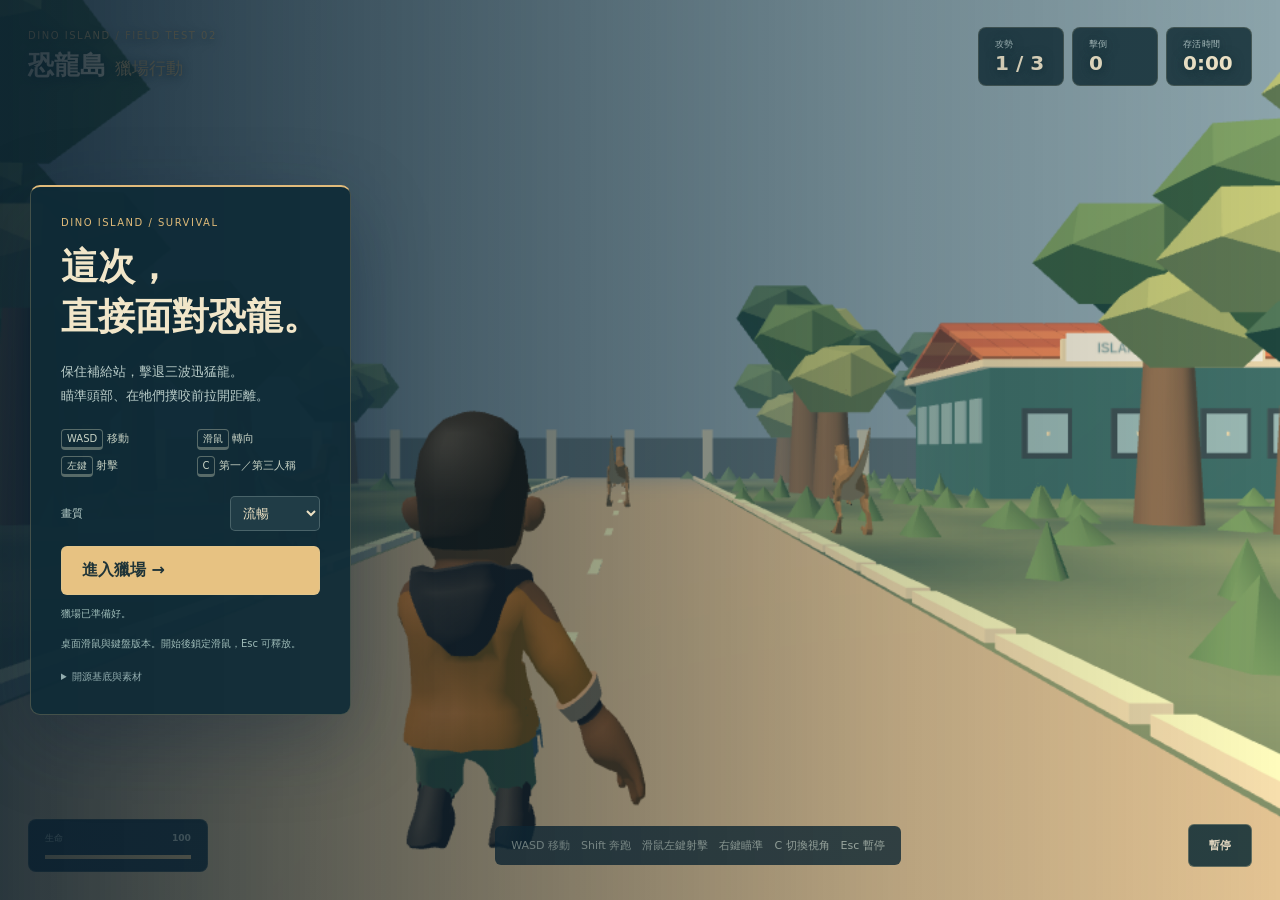
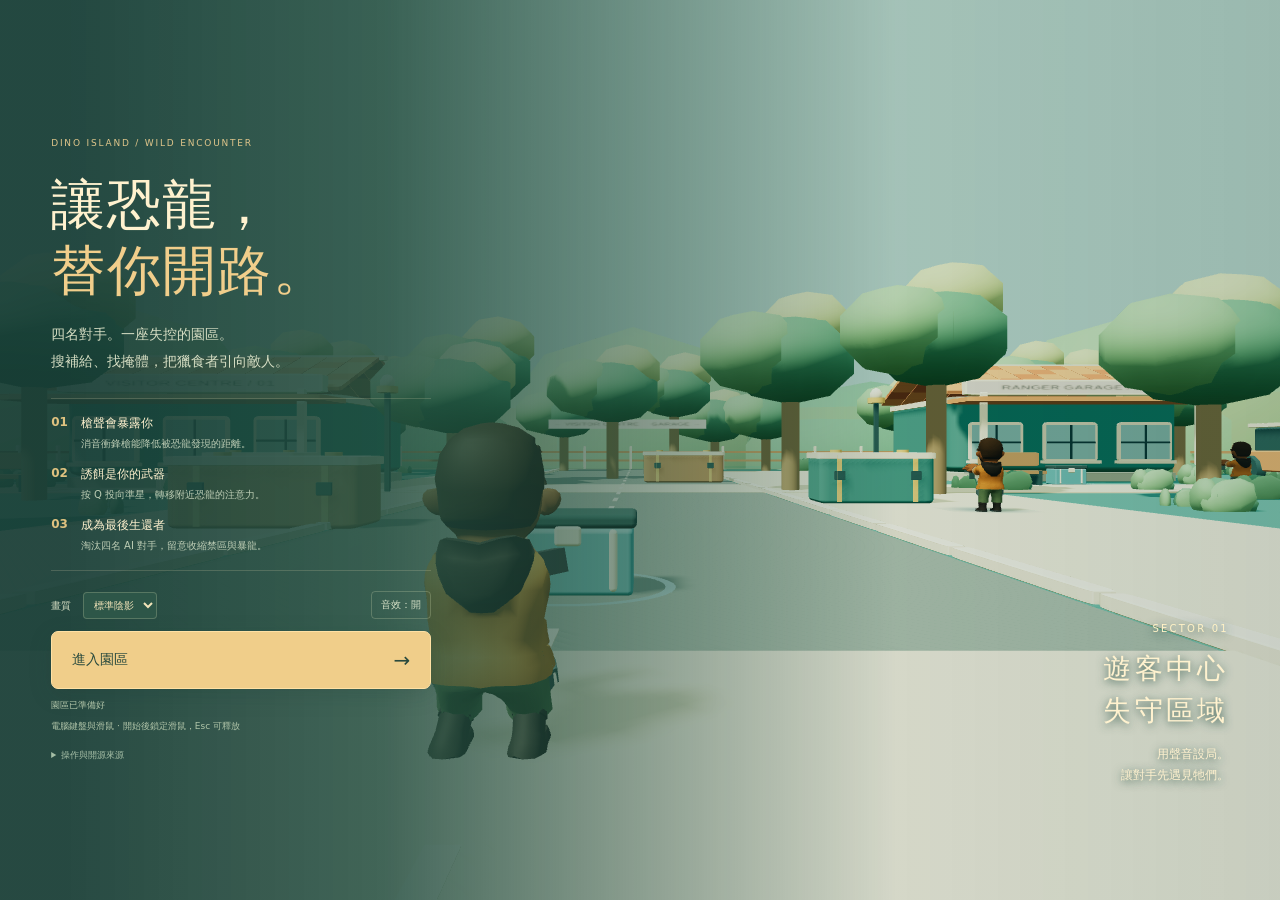
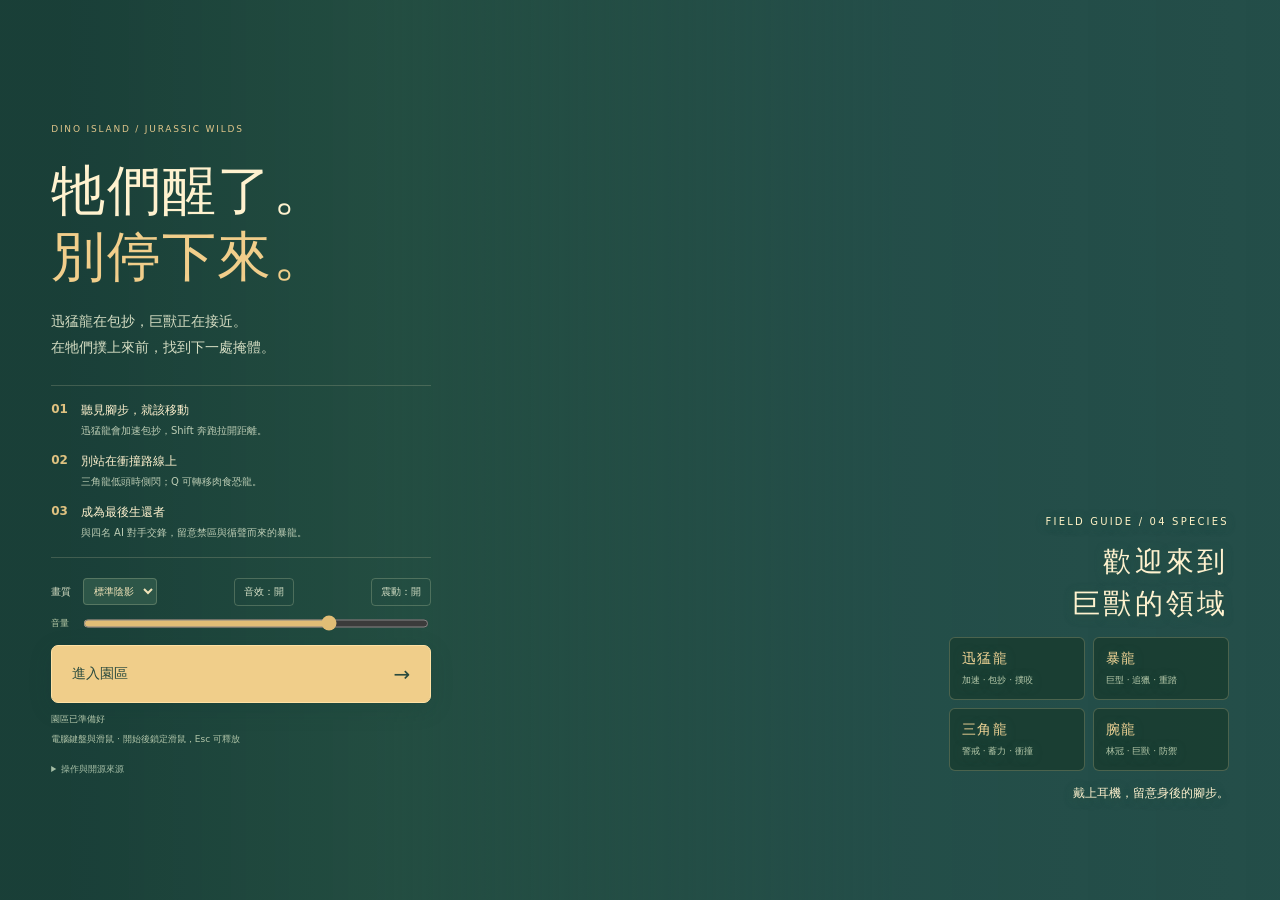
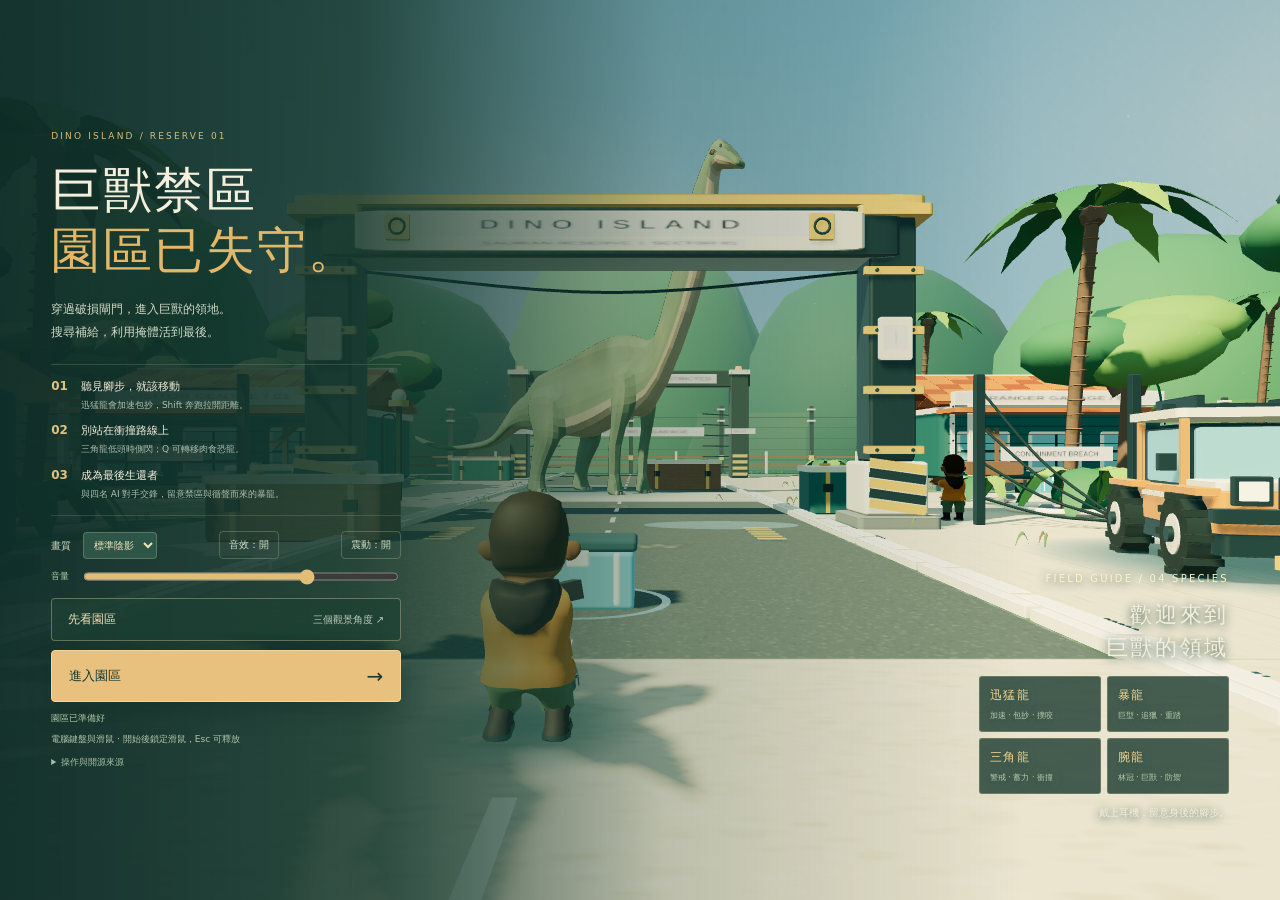
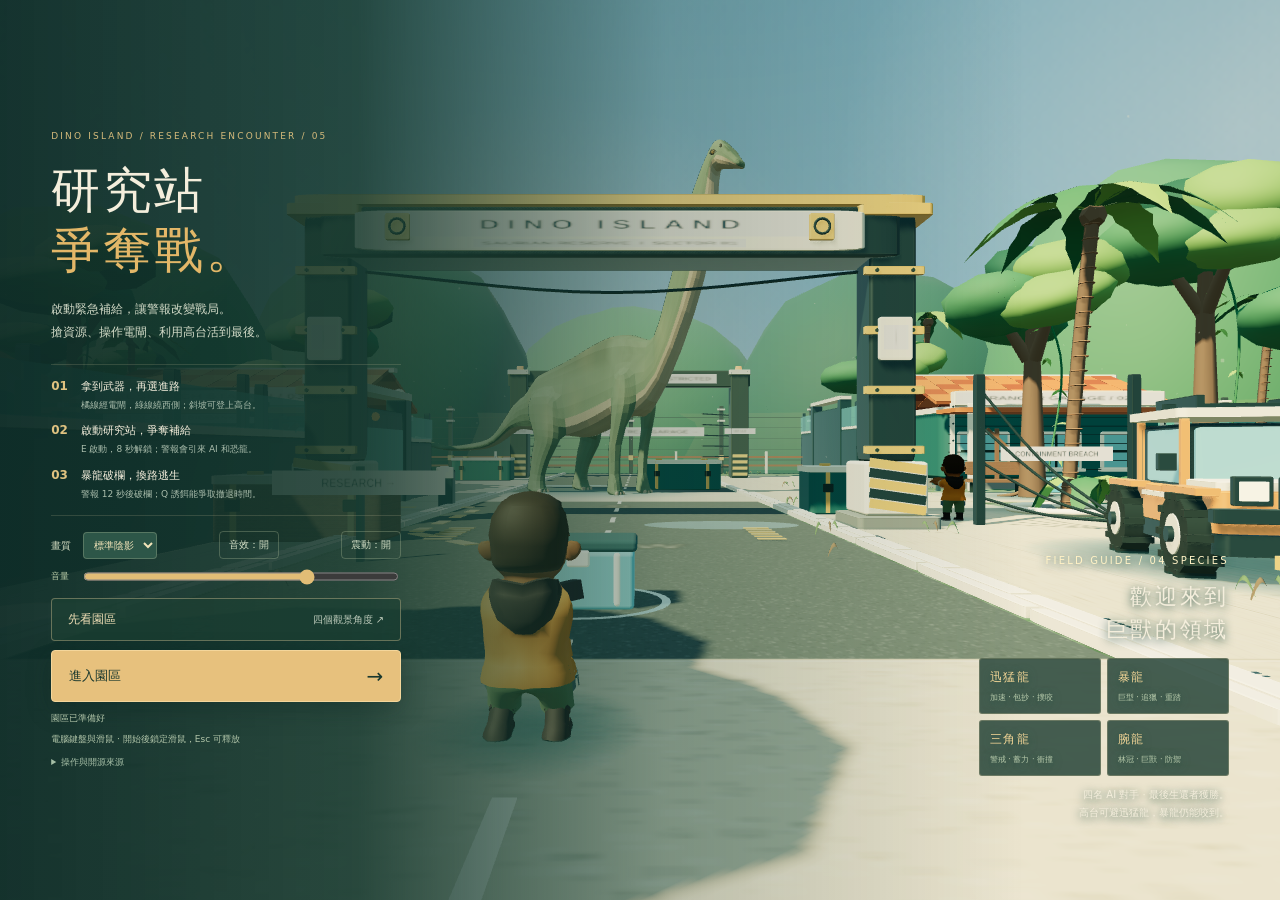
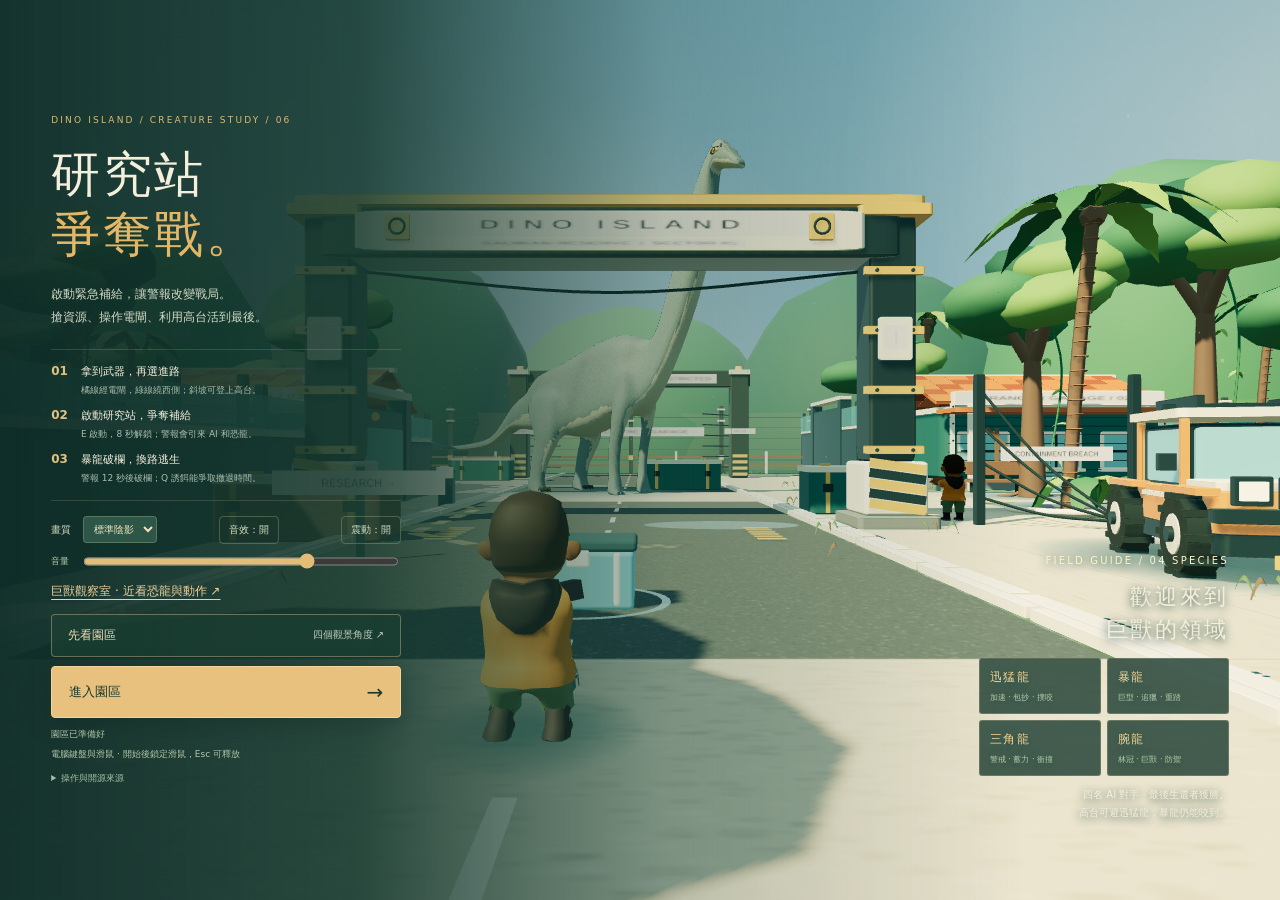
